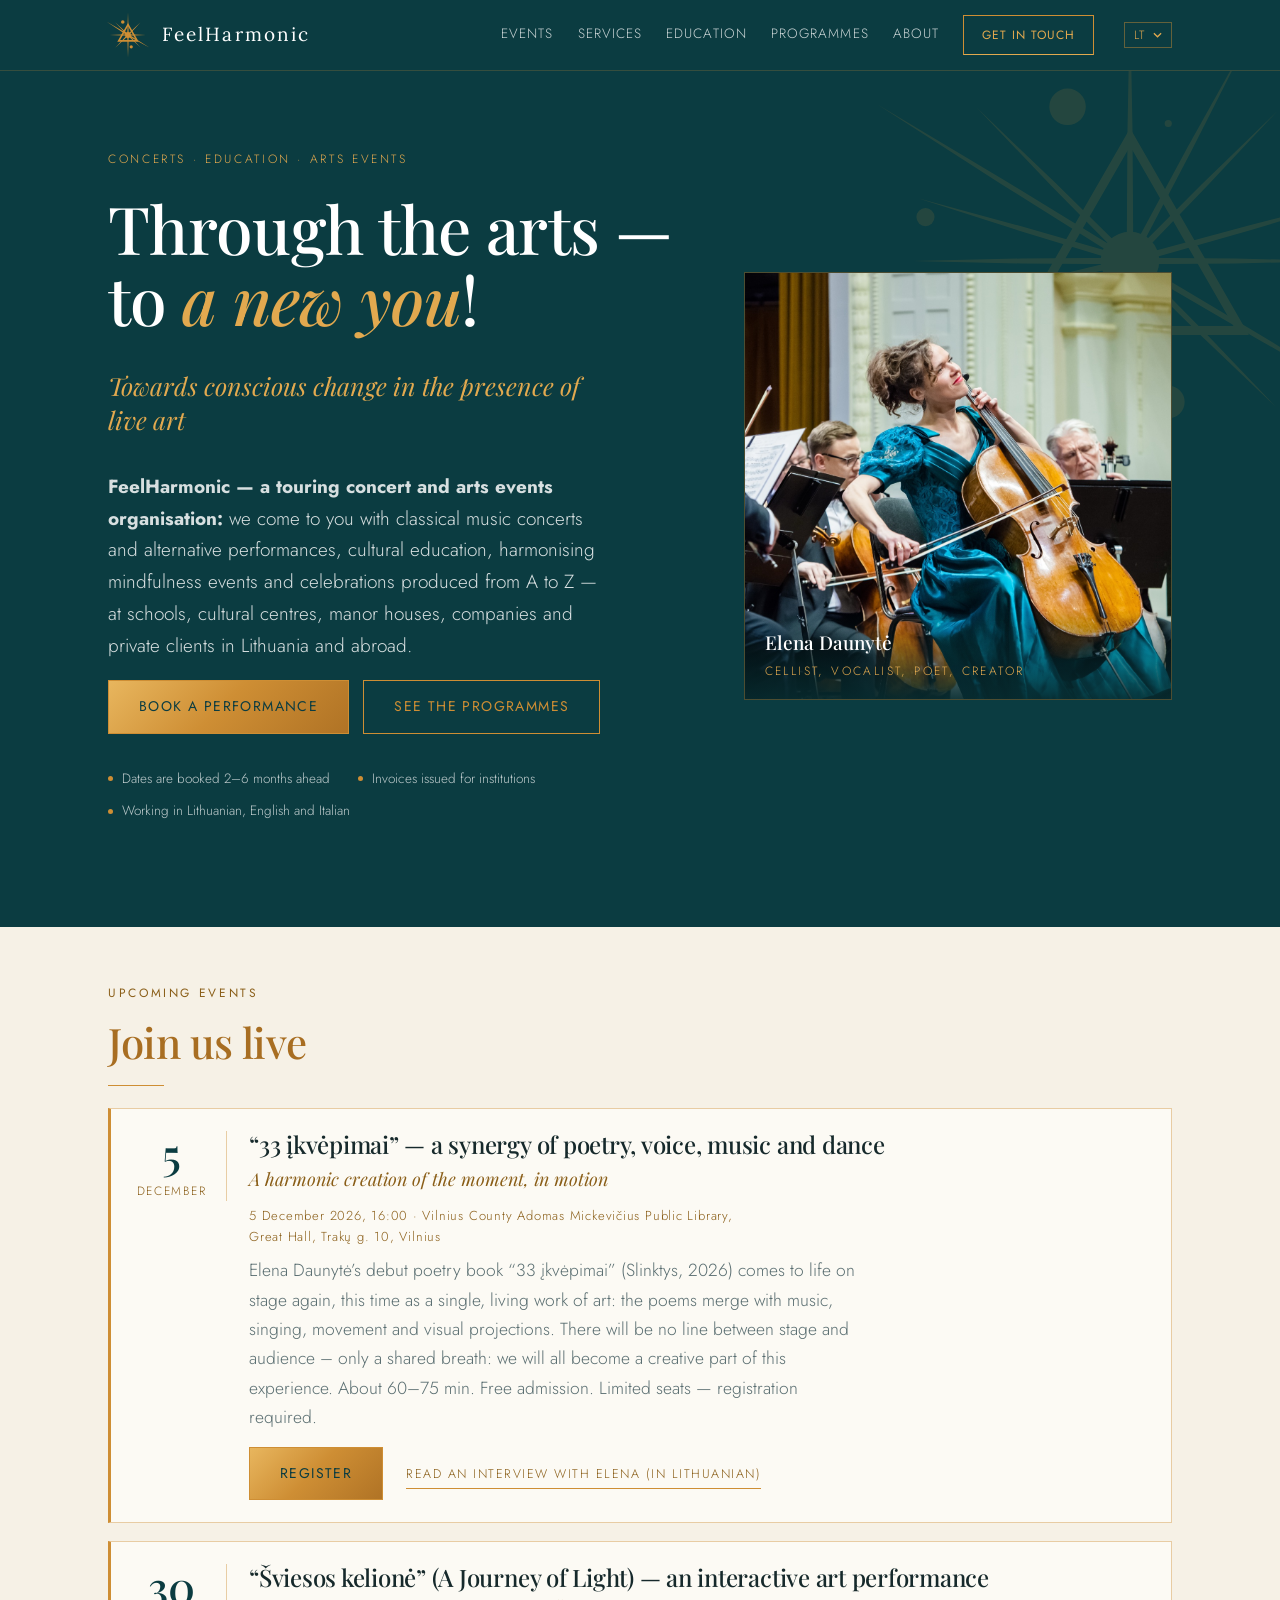
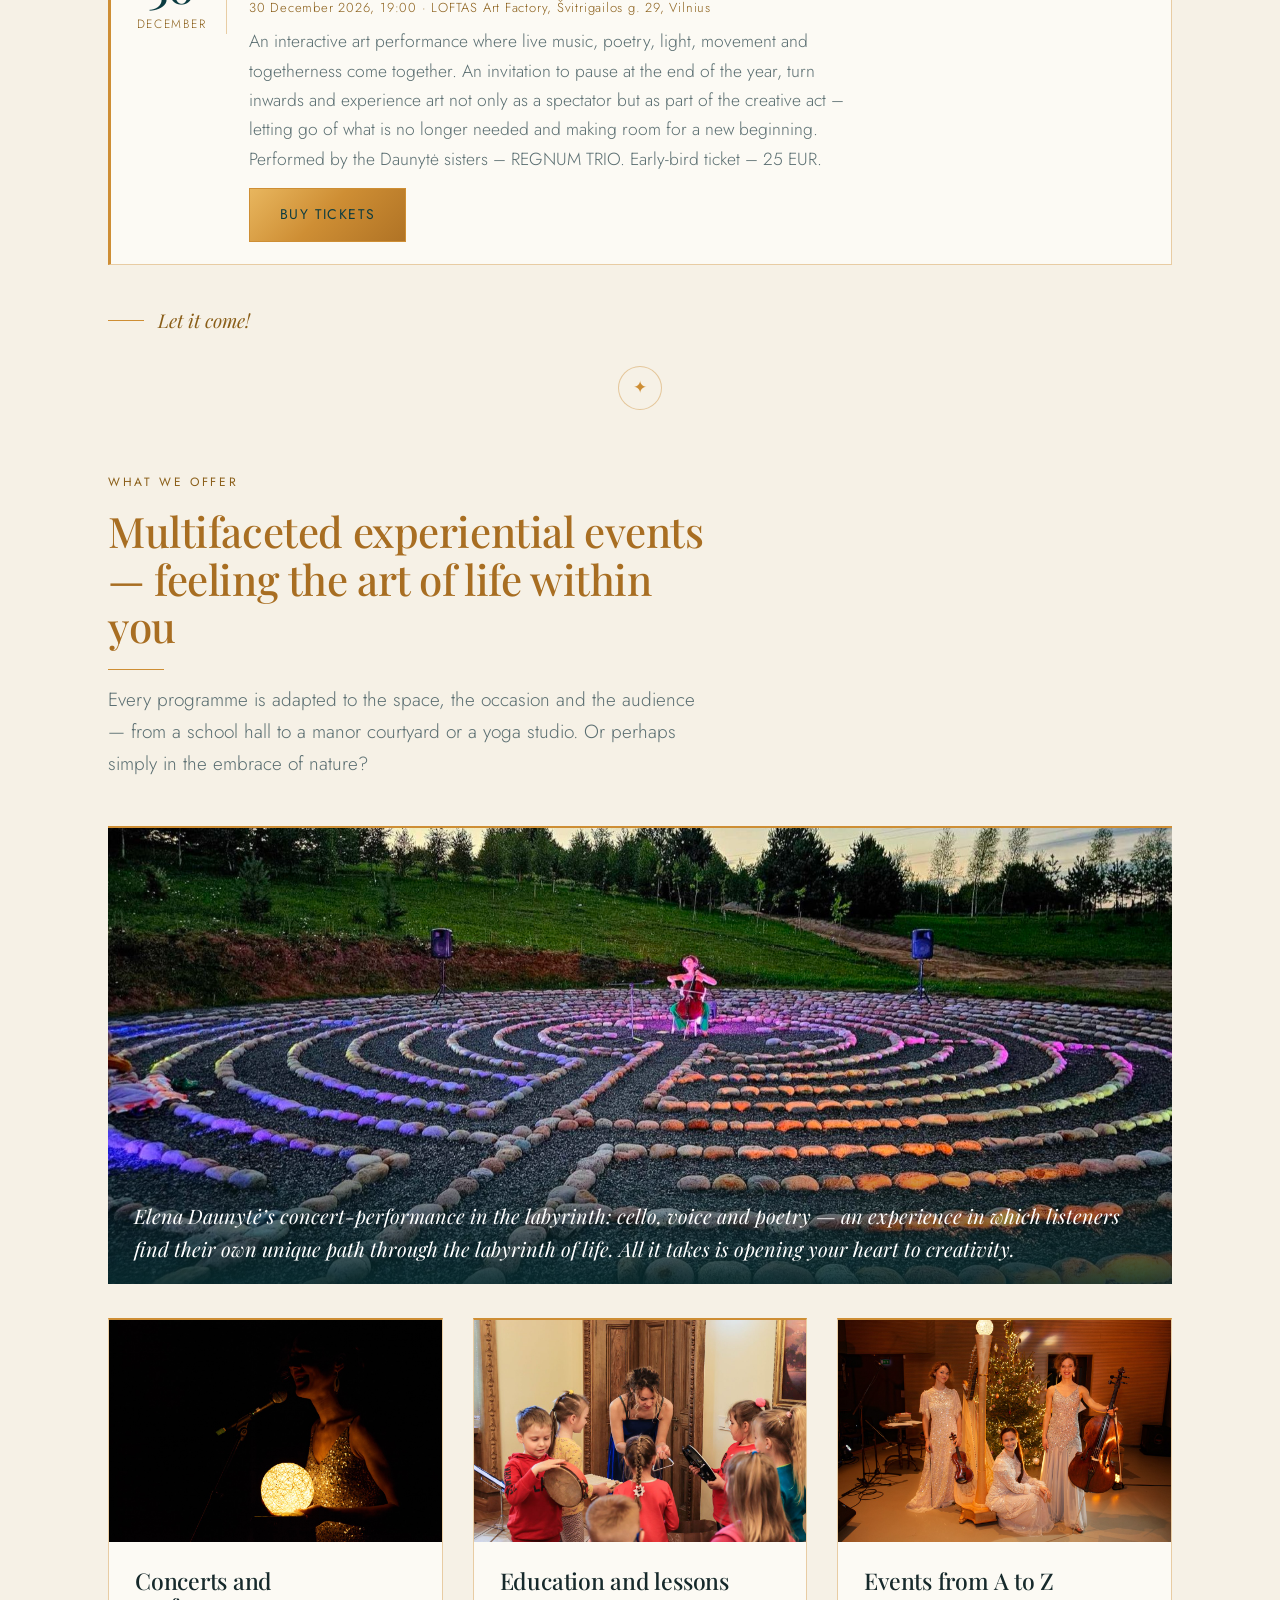
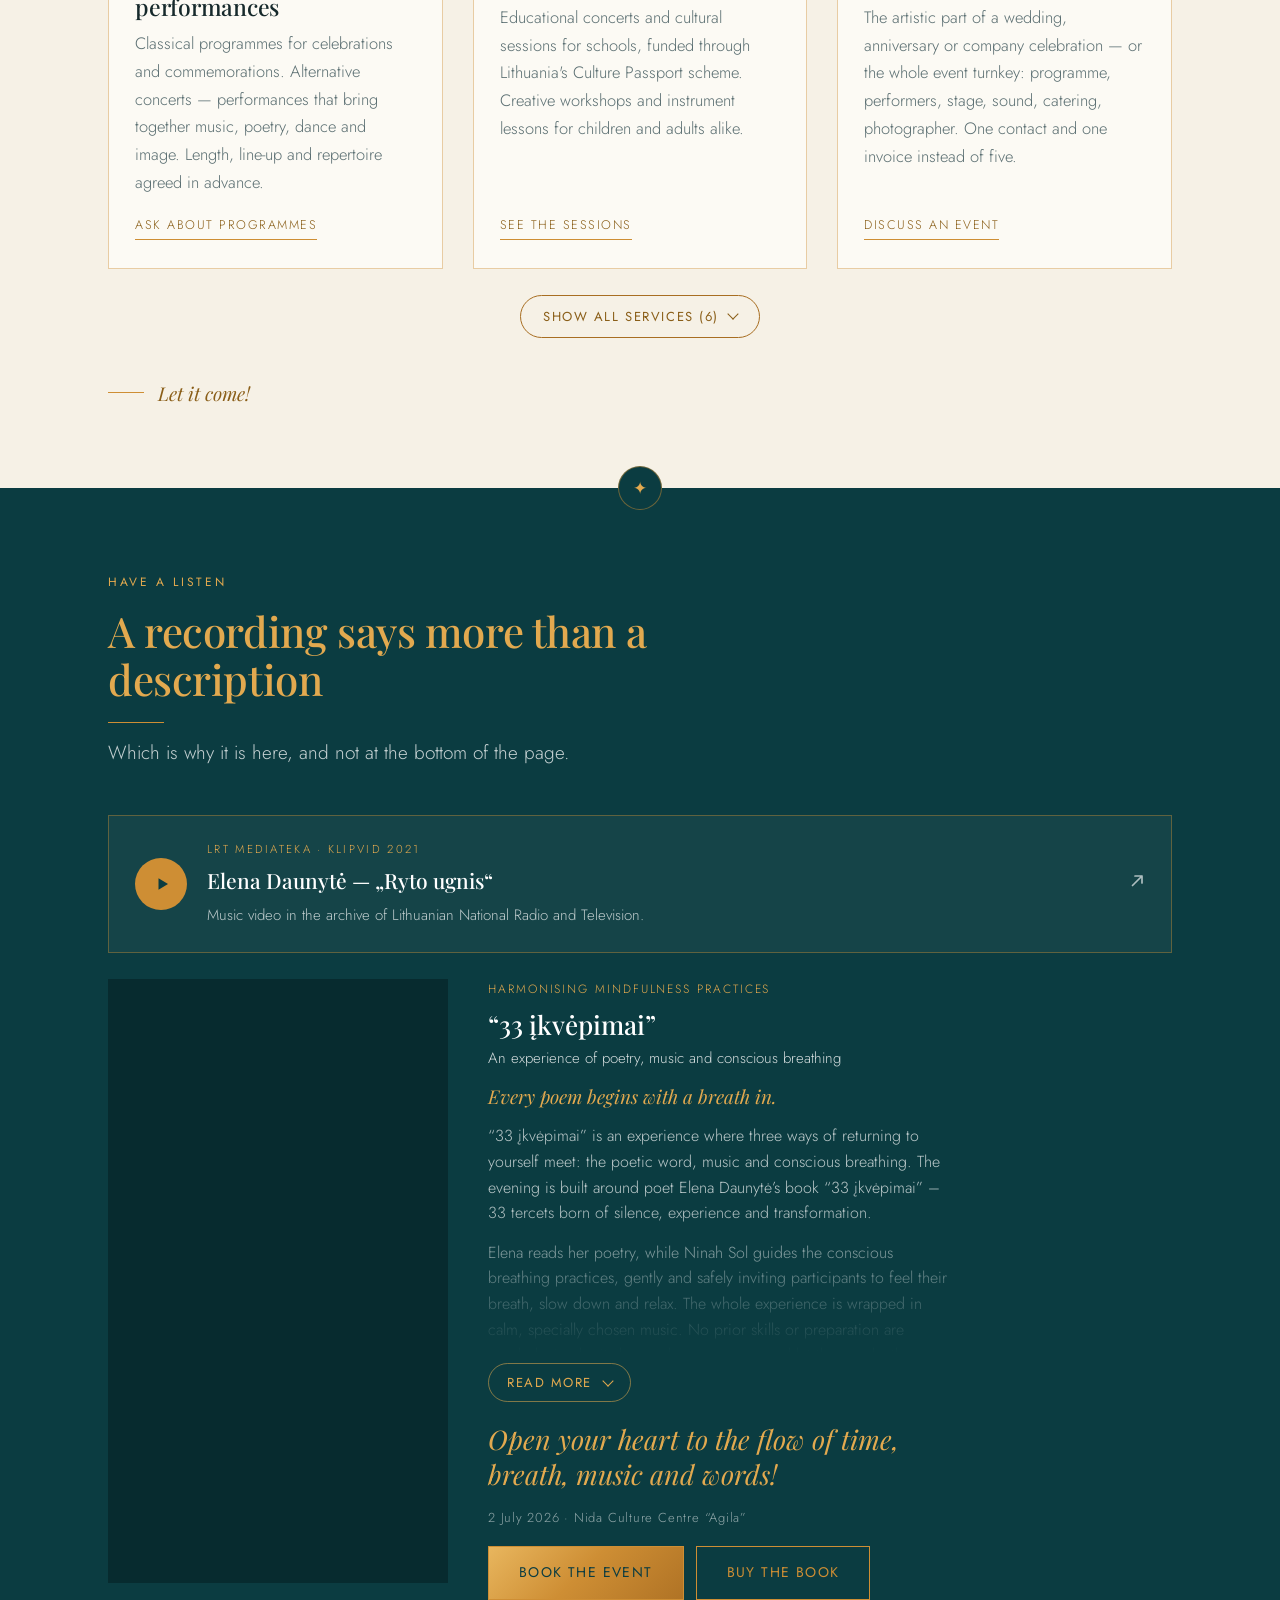
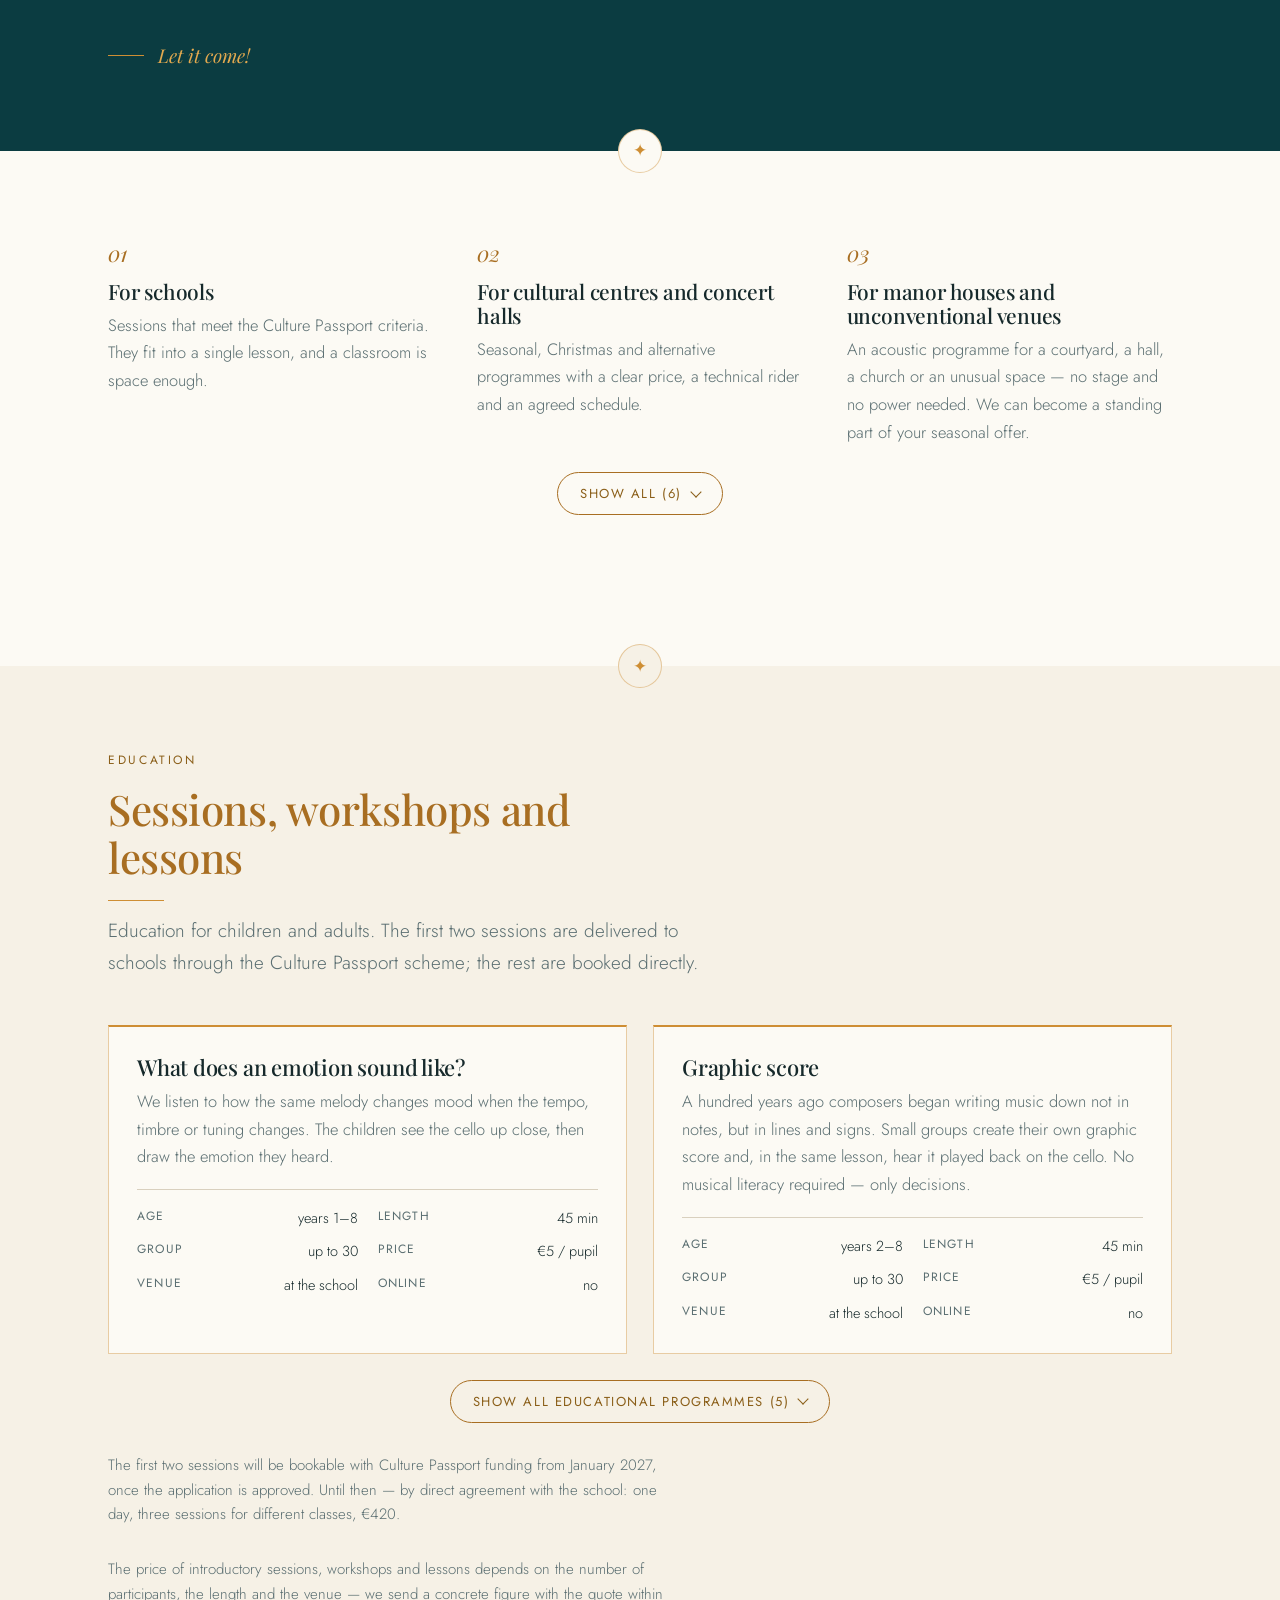
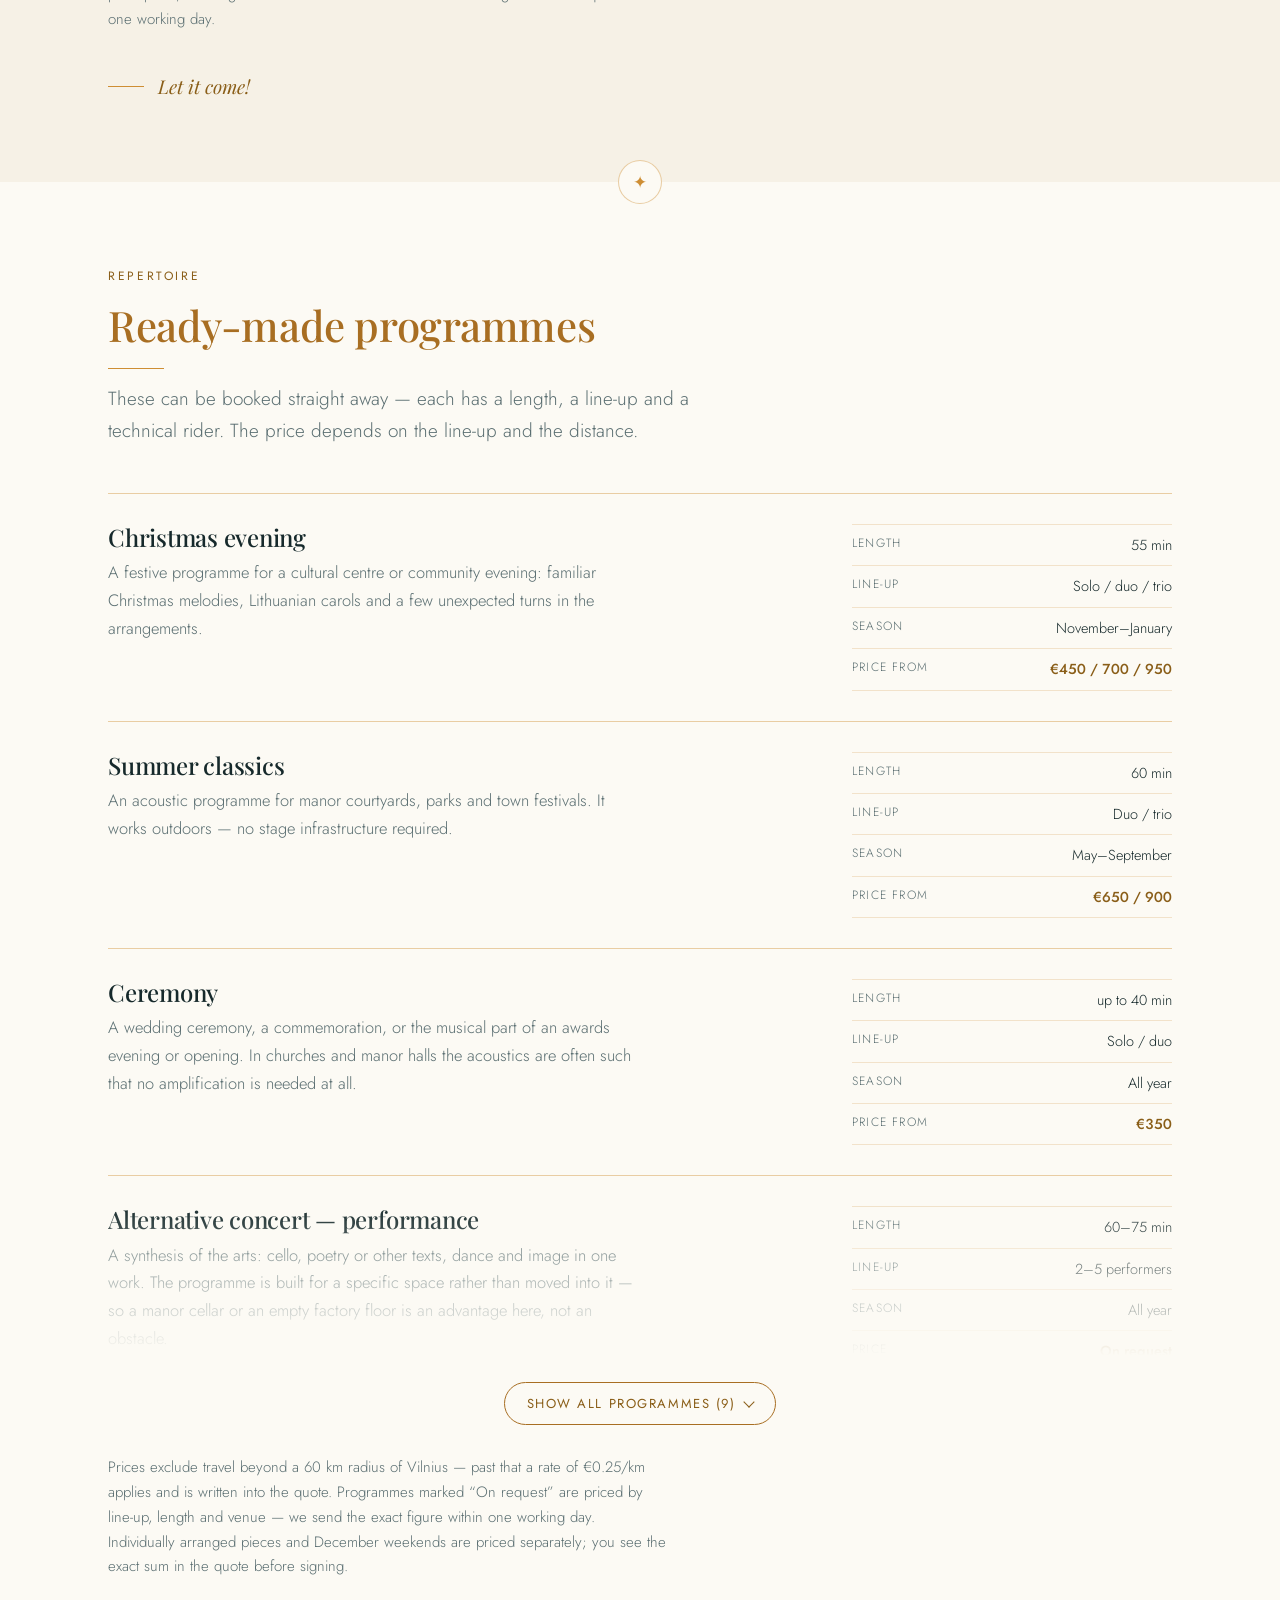
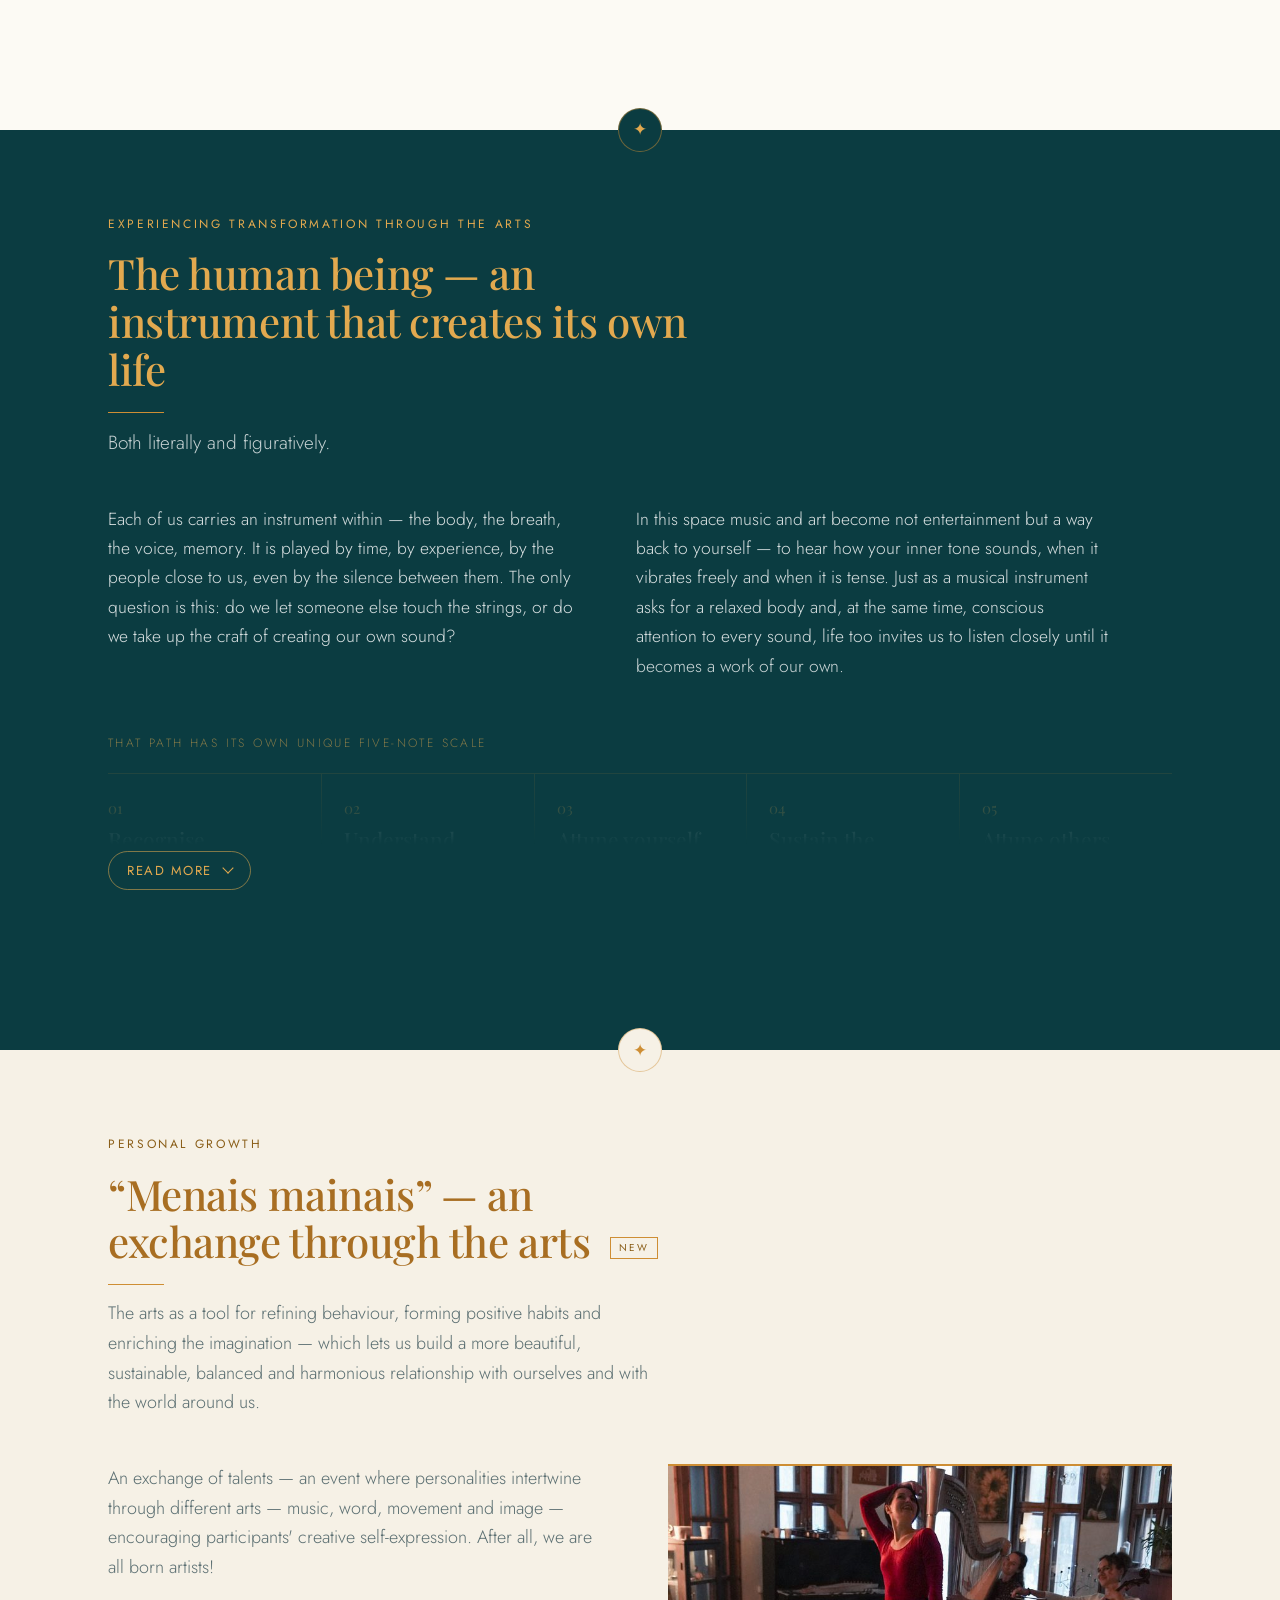
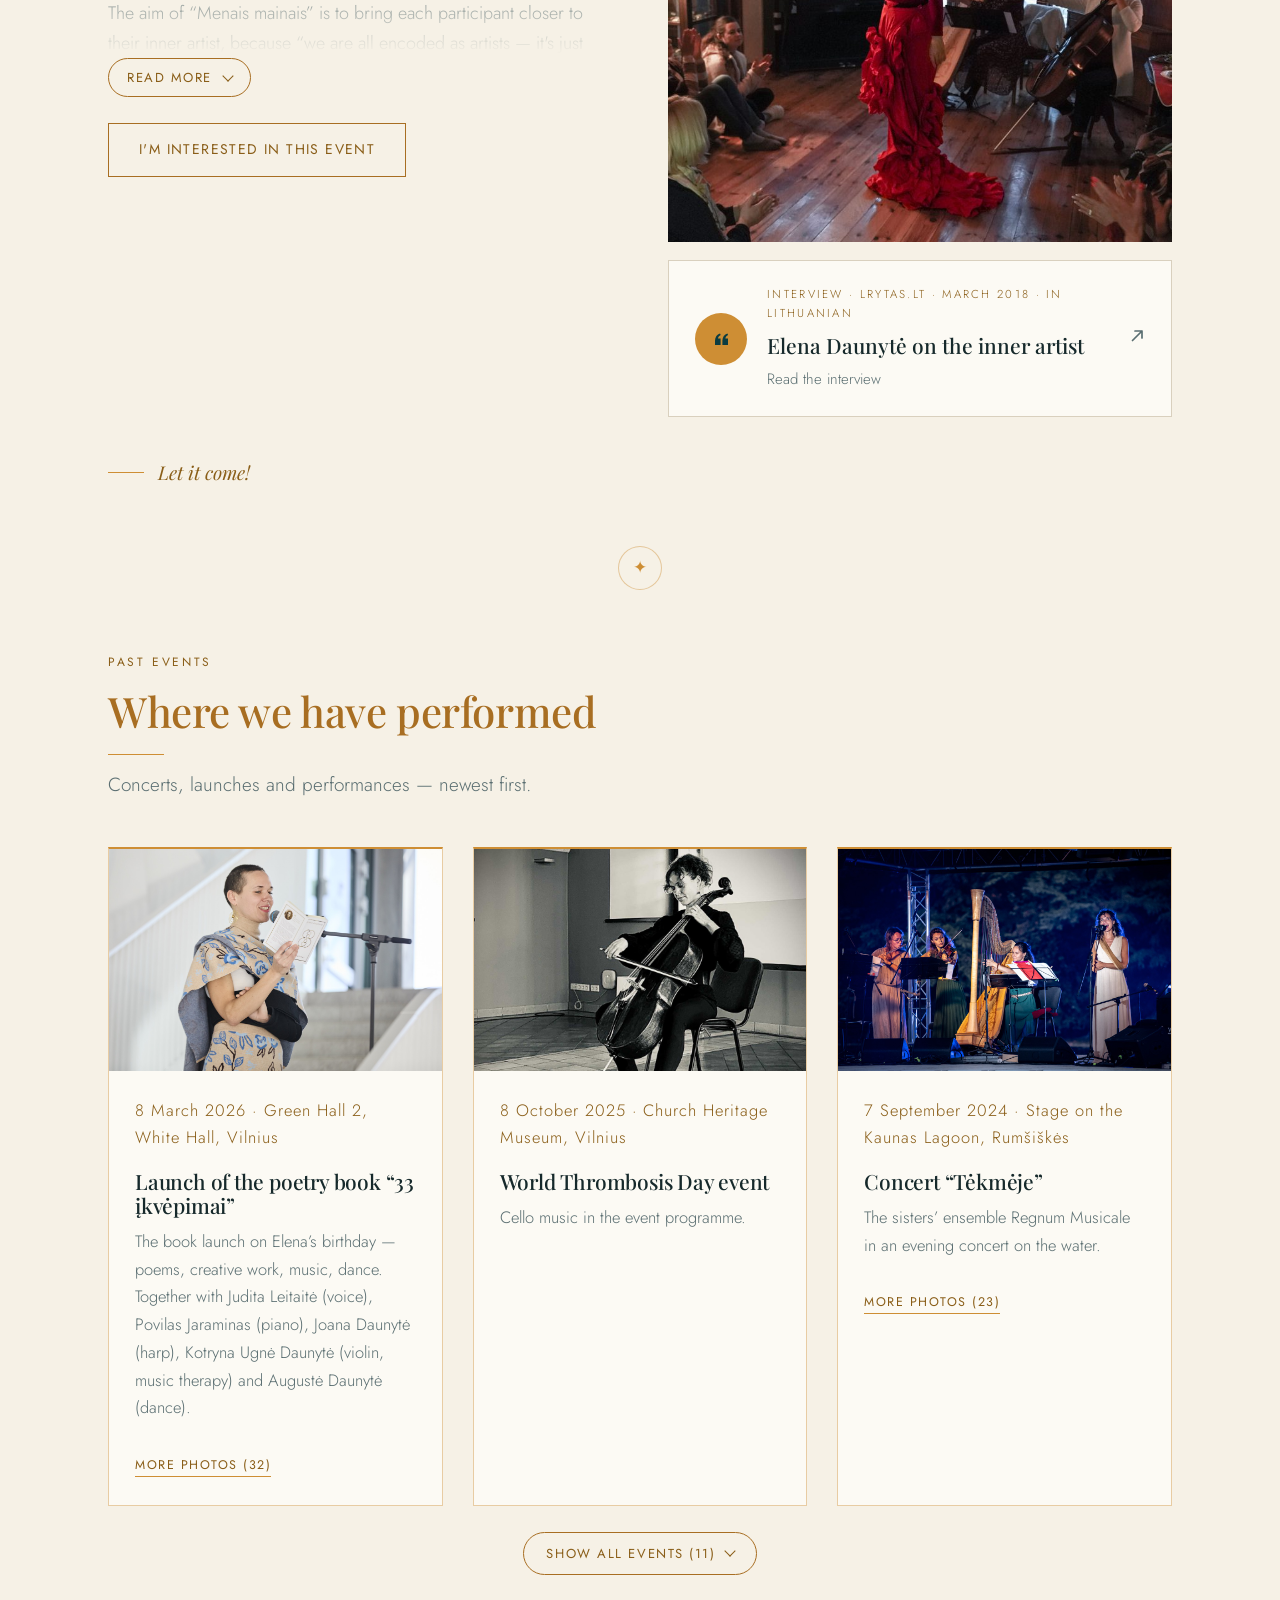
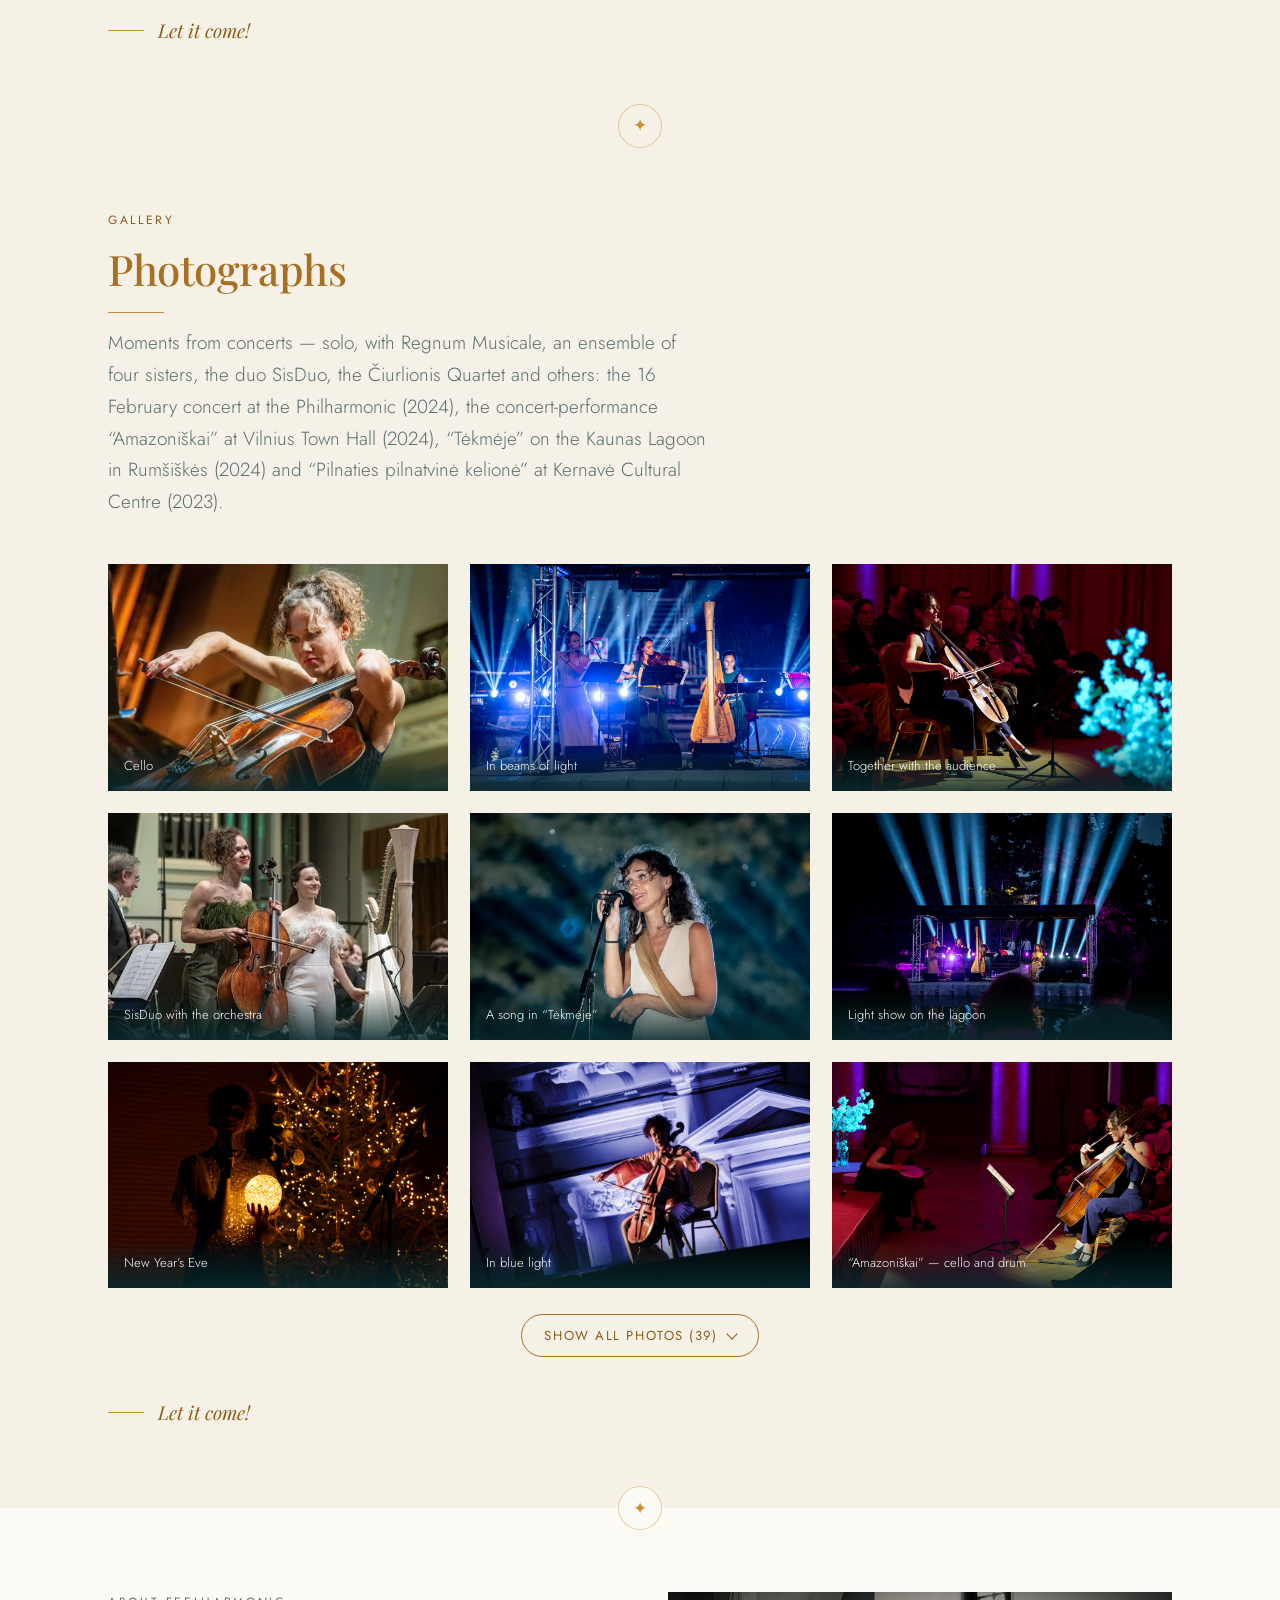
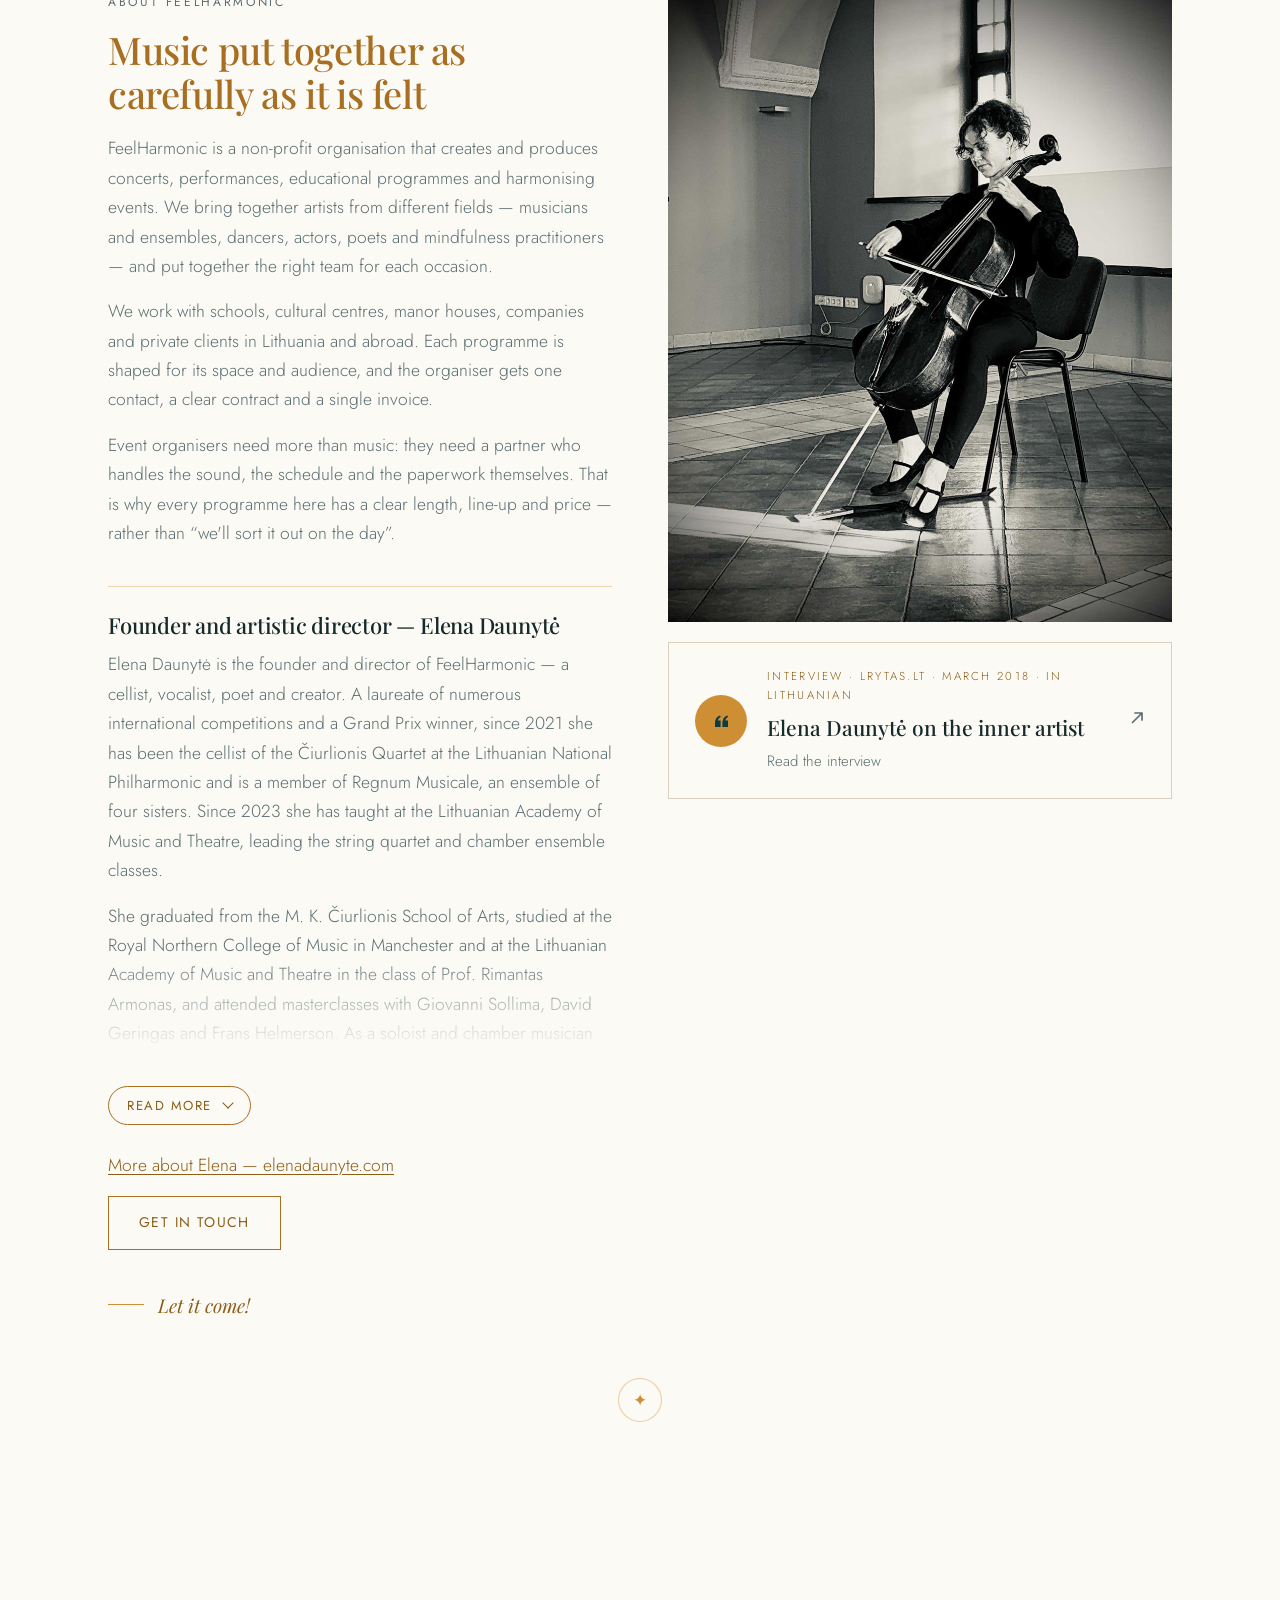
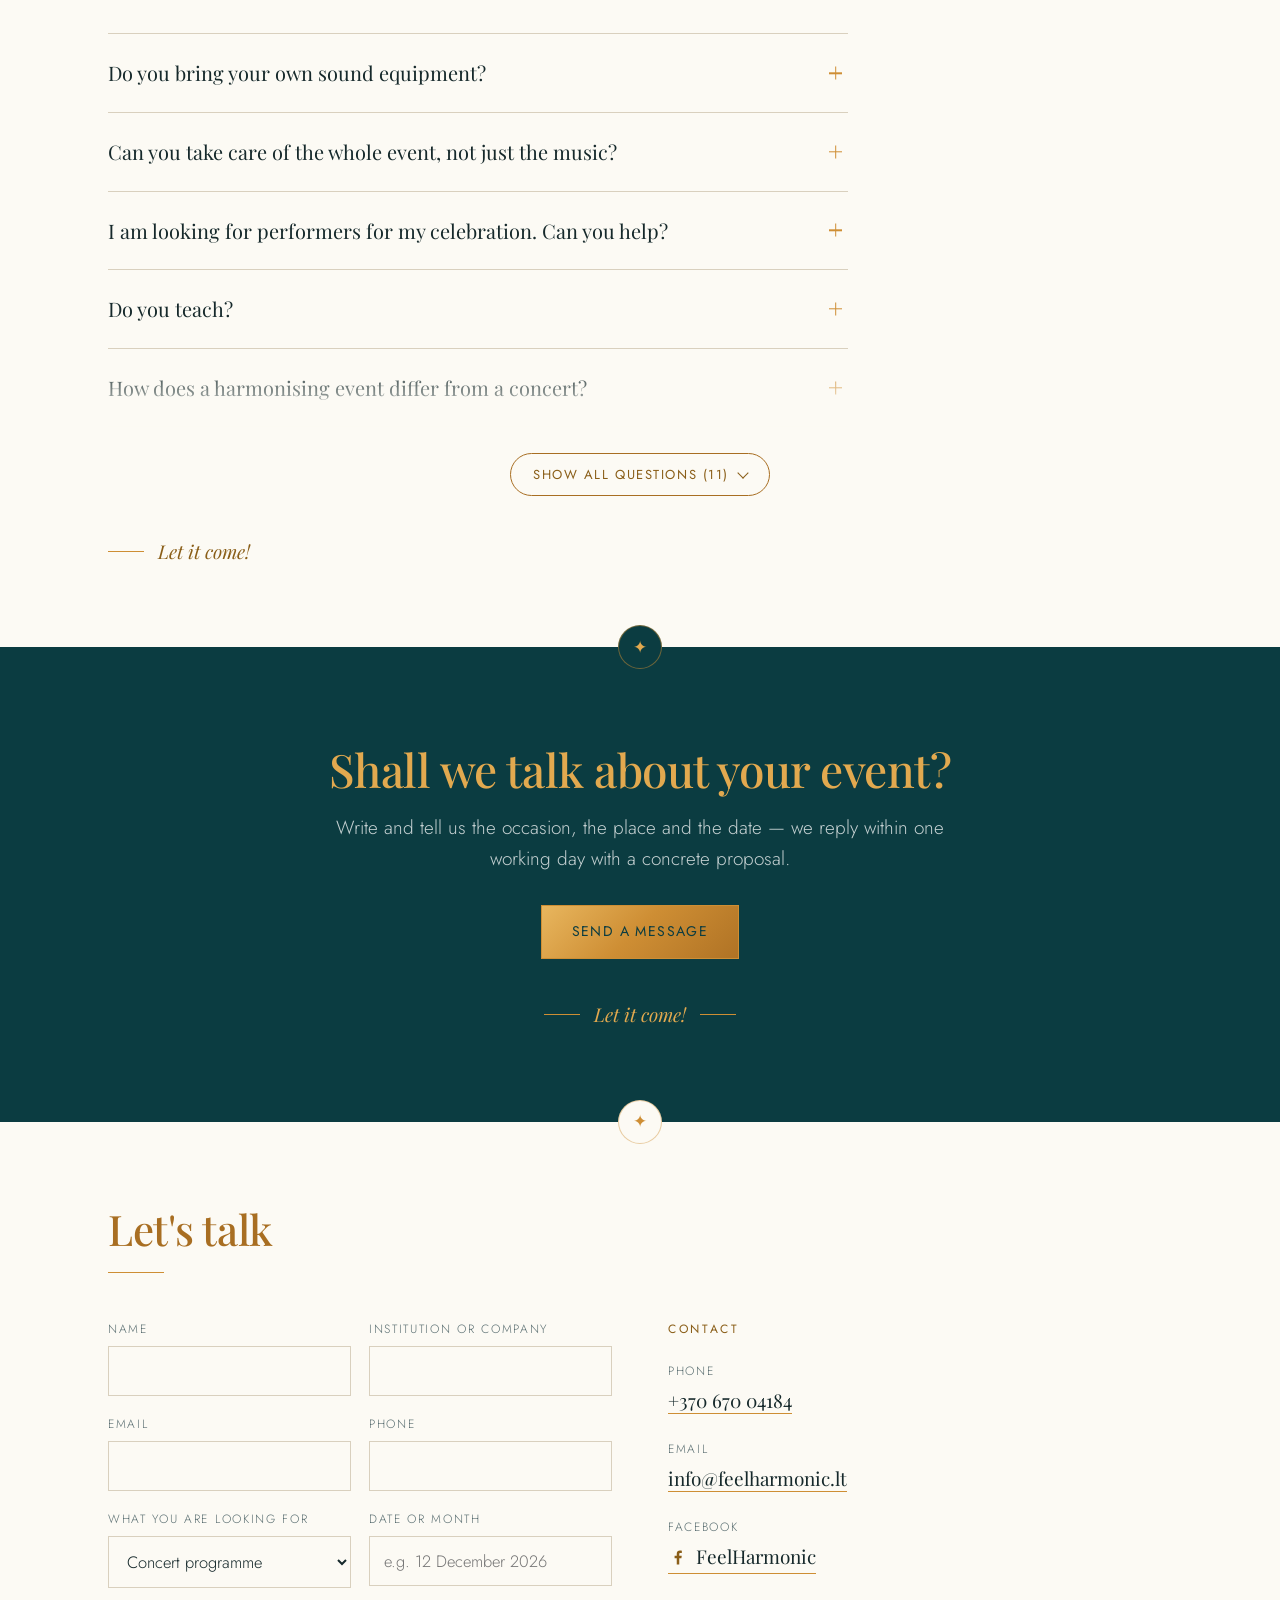
==== en/index.html @ 41199099 "Renginys „Šviesos kelionė“ — gruodžio 30 d. Menų fabrike LOFTAS Pridėtas artėjantis renginys visomis" ====
<!doctype html>
<html lang="en">
<head>
<meta charset="utf-8">
<meta name="viewport" content="width=device-width, initial-scale=1">

<title>FeelHarmonic — a touring concert and arts events organisation</title>
<meta name="description" content="FeelHarmonic is a touring concert and arts events organisation: concerts and performance art, workshops and music education, harmonising mindfulness events and full event production — we come to schools, cultural centres, manor houses, companies and private clients in Lithuania and abroad.">

<link rel="canonical" href="https://www.feelharmonic.lt/en/">
<link rel="alternate" hreflang="lt" href="https://www.feelharmonic.lt/">
<link rel="alternate" hreflang="en" href="https://www.feelharmonic.lt/en/">
<link rel="alternate" hreflang="it" href="https://www.feelharmonic.lt/it/">
<link rel="alternate" hreflang="x-default" href="https://www.feelharmonic.lt/">
<meta property="og:url" content="https://www.feelharmonic.lt/en/">
<meta property="og:type" content="website">
<meta property="og:locale" content="en_GB">
<meta property="og:site_name" content="FeelHarmonic">
<meta property="og:title" content="FeelHarmonic — a touring concert and arts events organisation">
<meta property="og:description" content="A touring concert and arts events organisation: concerts, performance art, education, harmonising events and full event production in Lithuania and abroad.">
<meta property="og:image" content="https://www.feelharmonic.lt/assets/img/og.jpg">
<meta name="twitter:card" content="summary_large_image">
<meta name="theme-color" content="#0B3C41">

<script>document.documentElement.classList.add("js")</script>
<link rel="icon" href="../favicon.svg" type="image/svg+xml">
<link rel="apple-touch-icon" href="../apple-touch-icon.png">
<link rel="preconnect" href="https://fonts.googleapis.com">
<link rel="preconnect" href="https://fonts.gstatic.com" crossorigin>
<link rel="stylesheet" href="https://fonts.googleapis.com/css2?family=Jost:ital,wght@0,300;0,400;0,500;1,400&family=Lora:wght@400&family=Montserrat:wght@400&family=Playfair+Display:ital,wght@0,500;0,700;1,500&display=swap">
<link rel="stylesheet" href="../assets/css/style.css?v=07097ef1">
</head>
<body>
<a class="skip" href="#turinys">Skip to content</a>

<!-- ženklo šablonas -->
<svg width="0" height="0" style="position:absolute" aria-hidden="true">
<symbol id="mark" viewBox="0 0 100 100">
    <g class="mark">
<g class="beam"><polygon points="50.00,50.54 66.93,50.40 83.87,50.00 66.93,49.60 50.00,49.46"/>
<polygon points="50.14,50.52 69.67,44.96 89.12,39.15 69.45,44.19 49.86,49.48"/>
<polygon points="50.38,50.38 62.16,38.20 73.74,25.84 61.58,37.64 49.62,49.62"/>
<polygon points="50.47,50.25 60.04,31.97 69.38,13.56 59.33,31.59 49.53,49.75"/>
<polygon points="50.54,50.00 50.40,28.69 50.00,7.38 49.60,28.69 49.46,50.00"/>
<polygon points="50.38,49.62 37.91,37.34 25.26,25.26 37.34,37.91 49.62,50.38"/>
<polygon points="50.28,49.54 29.81,37.01 9.21,24.71 29.39,37.69 49.72,50.46"/>
<polygon points="50.15,49.49 33.02,44.55 15.81,39.87 32.79,45.32 49.85,50.51"/>
<polygon points="50.00,49.46 32.50,49.60 15.01,50.00 32.50,50.40 50.00,50.54"/>
<polygon points="49.88,49.48 34.50,53.17 19.18,57.11 34.68,53.95 50.12,50.52"/>
<polygon points="49.62,49.62 37.50,61.93 25.58,74.42 38.07,62.50 50.38,50.38"/>
<polygon points="49.53,49.75 42.54,63.18 35.78,76.74 43.25,63.56 50.47,50.25"/>
<polygon points="49.46,50.00 49.60,71.31 50.00,92.62 50.40,71.31 50.54,50.00"/>
<polygon points="49.62,50.38 61.53,62.10 73.63,73.63 62.10,61.53 50.38,49.62"/>
<polygon points="49.73,50.46 70.28,62.41 90.97,74.13 70.69,61.72 50.27,49.54"/></g>
<path class="tri" d="M50.02 30.04 L67.94 61.21 L32.06 61.21 Z"/>
<circle class="dot" cx="50" cy="50" r="4.71"/>
<circle class="dot" cx="39.93" cy="25.13" r="2.94"/>
<circle class="dot" cx="56.19" cy="72.74" r="2.62"/>
<circle class="dot" cx="78.96" cy="60.47" r="1.84"/>
<circle class="dot" cx="17.01" cy="42.92" r="1.46"/>
<circle class="dot" cx="76.00" cy="40.51" r="1.08"/>
<circle class="dot" cx="56.17" cy="27.82" r="0.58"/>
    </g>
  </symbol>
<symbol id="mark-sm" viewBox="0 0 100 100">
    <g class="mark-sm">
      <g class="ray">
        <polygon points="50.00,51.45 83.87,50.00 50.00,48.55"/>
        <polygon points="51.03,51.02 73.74,25.84 48.97,48.98"/>
        <polygon points="51.45,50.00 50.00,7.38 48.55,50.00"/>
        <polygon points="51.03,48.97 25.26,25.26 48.97,51.03"/>
        <polygon points="50.76,48.77 9.21,24.71 49.24,51.23"/>
        <polygon points="50.00,48.55 15.01,50.00 50.00,51.45"/>
        <polygon points="48.97,48.97 25.58,74.42 51.03,51.03"/>
        <polygon points="48.55,50.00 50.00,92.62 51.45,50.00"/>
        <polygon points="48.97,51.03 73.63,73.63 51.03,48.97"/>
        <polygon points="49.26,51.25 90.97,74.13 50.74,48.75"/>
      </g>
      <path class="tri" d="M50.02 30.04 L67.94 61.21 L32.06 61.21 Z"/>
      <circle class="dot" cx="50" cy="50" r="5.6"/>
      <circle class="dot" cx="39.93" cy="25.13" r="3.4"/>
      <circle class="dot" cx="56.19" cy="72.74" r="3.1"/>
    </g>
  </symbol>
</svg>

<header id="nav">
  <div class="in">
    <a class="brand" href="#top">
      <svg><use href="#mark-sm"/></svg>
      <b>FeelHarmonic</b>
    </a>
    <nav class="main" aria-label="Main navigation">
      <a href="#renginiai">Events</a>
      <a href="#paslaugos">Services</a>
      <a href="#edukacijos">Education</a>
      <a href="#programos">Programmes</a>
      <a href="#apie">About</a>
      <a class="btn" href="#kontaktai">Get in touch</a>
    </nav>
    <details class="lang-menu">
      <summary aria-label="Language: English">LT<svg viewBox="0 0 10 6" aria-hidden="true"><path d="M1 1l4 4 4-4"/></svg></summary>
      <div class="lang-list" role="group" aria-label="Language">
        <a href="/" hreflang="lt" lang="lt"><b>LT</b>Lietuvių</a>
        <a href="/it/" hreflang="it" lang="it"><b>IT</b>Italiano</a>
      </div>
    </details>
    <button class="burger" id="burger" type="button" aria-expanded="false" aria-controls="mobile-nav" aria-label="Menu">
      <span></span><span></span><span></span>
    </button>
  </div>
</header>

<nav class="mobile-nav" id="mobile-nav" aria-label="Mobile menu">
  <a class="btn solid" href="#kontaktai">Get in touch</a>
  <a href="#renginiai">Events</a>
  <a href="#paslaugos">Services</a>
  <a href="#irasai">Recordings</a>
  <a href="#edukacijos">Education</a>
  <a href="#programos">Programmes</a>
  <a href="#augimas">Personal growth</a>
  <a href="#galerija">Gallery</a>
  <a href="#apie">About</a>
  <a href="#duk">FAQ</a>
  <a href="#tiesiogiai">Contacts</a>
  <button class="menu-close" type="button">Close menu</button>
</nav>

<main id="top">
<span id="turinys"></span>

<!-- ---------- HERO ---------- -->
<div class="hero">
  <svg class="halo" aria-hidden="true"><use href="#mark"/></svg>
  <div class="in">
    <div>
      <p class="tagline"><span class="tl-roles">Concerts&nbsp;· education&nbsp;· arts events</span></p>
      <h1>Through the arts — to <em>a new you</em>!</h1>
      <p class="kicker">Towards conscious change in the presence of live art</p>
      <p class="sub"><strong>FeelHarmonic — a touring concert and arts events organisation:</strong> we come to you with classical music concerts and alternative performances, cultural education, harmonising mindfulness events and celebrations produced from A to Z — at schools, cultural centres, manor houses, companies and private clients in Lithuania and abroad.</p>
      <div class="acts">
        <a class="btn solid" href="#kontaktai">Book a performance</a>
        <a class="btn" href="#programos">See the programmes</a>
      </div>
      <div class="hero-facts">
        <span>Dates are booked 2–6 months ahead</span>
        <span>Invoices issued for institutions</span>
        <span>Working in Lithuanian, English and Italian</span>
      </div>
    </div>

    <figure class="portrait" data-photo>
      <svg class="ph-empty" viewBox="0 0 100 100" aria-hidden="true"><use href="#mark"/></svg>
      <img src="../assets/img/elena.jpg" alt="Elena Daunytė playing the cello with the Lithuanian Chamber Orchestra at the Lithuanian National Philharmonic" width="1000" height="1000" data-optional data-lb-set="../assets/img/elena.jpg|../assets/img/renginiai/filharmonija-2022/01.jpg|../assets/img/renginiai/filharmonija-2022/02.jpg|../assets/img/renginiai/filharmonija-2022/03.jpg|../assets/img/renginiai/filharmonija-2022/04.jpg|../assets/img/renginiai/filharmonija-2022/05.jpg|../assets/img/renginiai/filharmonija-2022/06.jpg" data-lb-set-meta="Soloist Elena Daunytė, conductor Andrzej Kosendiak (Poland), Lithuanian Chamber Orchestra · Lithuanian National Philharmonic · Photo: Inga Juodytė · 7 May 2022|Soloist Elena Daunytė, conductor Andrzej Kosendiak (Poland), Lithuanian Chamber Orchestra · Lithuanian National Philharmonic · Photo: Inga Juodytė · 7 May 2022|Soloist Elena Daunytė, conductor Andrzej Kosendiak (Poland), Lithuanian Chamber Orchestra · Lithuanian National Philharmonic · Photo: Inga Juodytė · 7 May 2022|Soloist Elena Daunytė, conductor Andrzej Kosendiak (Poland), Lithuanian Chamber Orchestra · Lithuanian National Philharmonic · Photo: Inga Juodytė · 7 May 2022|Soloist Elena Daunytė, conductor Andrzej Kosendiak (Poland), Lithuanian Chamber Orchestra · Lithuanian National Philharmonic · Photo: Inga Juodytė · 7 May 2022|Soloist Elena Daunytė, conductor Andrzej Kosendiak (Poland), Lithuanian Chamber Orchestra · Lithuanian National Philharmonic · Photo: Inga Juodytė · 7 May 2022|Soloist Elena Daunytė, conductor Andrzej Kosendiak (Poland), Lithuanian Chamber Orchestra · Lithuanian National Philharmonic · Photo: Inga Juodytė · 7 May 2022" data-lb-start="0" data-lb data-lb-meta="Soloist Elena Daunytė, conductor Andrzej Kosendiak (Poland), Lithuanian Chamber Orchestra · Lithuanian National Philharmonic · Photo: Inga Juodytė · 7 May 2022">
      <figcaption>
        <b>Elena Daunytė</b>
        <span>Cellist, vocalist, poet, creator</span>
      </figcaption>
    </figure>
  </div>
</div>

<!-- ---------- ARTĖJANTYS RENGINIAI ---------- -->
<section id="renginiai" class="band-cream ev-band">
  <div class="in">
    <div class="head reveal">
      <p class="eyebrow">Upcoming events</p>
      <h2>Join us live</h2>
    </div>
    <div class="ev-list reveal">
      <article class="ev-up">
        <div class="ev-day"><b>5</b><span>December</span></div>
        <div class="ev-tx">
          <h3>“33 įkvėpimai” — a synergy of poetry, voice, music and dance</h3>
          <p class="ev-motto">A harmonic creation of the moment, in motion</p>
          <p class="ev-meta">5 December 2026, 16:00 · Vilnius County Adomas Mickevičius Public Library, Great Hall, Trakų g. 10, Vilnius</p>
          <p>Elena Daunytė’s debut poetry book “33 įkvėpimai” (Slinktys, 2026) comes to life on stage again, this time as a single, living work of art: the poems merge with music, singing, movement and visual projections. There will be no line between stage and audience – only a shared breath: we will all become a creative part of this experience. About 60–75 min. Free admission. Limited seats — registration required.</p>
          <a class="btn solid" href="https://docs.google.com/forms/d/e/1FAIpQLSekMrQQLSZhiER8FZRTW8T10vxk3zy3NHXZMo21MDBY-iYDOQ/viewform" target="_blank" rel="noopener">Register</a>
          <a class="more ev-extra" href="https://www.lrytas.lt/kultura/scena/2018/03/31/news/elena-daunyte-jei-buciau-turejusi-teti-nezinia-ar-muzika-ar-literatura-butu-likusi-fone--5551622" target="_blank" rel="noopener">Read an interview with Elena (in Lithuanian)</a>
        </div>
      </article>
      <article class="ev-up">
        <div class="ev-day"><b>30</b><span>December</span></div>
        <div class="ev-tx">
          <h3>“Šviesos kelionė” (A Journey of Light) — an interactive art performance</h3>
          <p class="ev-meta">30 December 2026, 19:00 · LOFTAS Art Factory, Švitrigailos g. 29, Vilnius</p>
          <p>An interactive art performance where live music, poetry, light, movement and togetherness come together. An invitation to pause at the end of the year, turn inwards and experience art not only as a spectator but as part of the creative act – letting go of what is no longer needed and making room for a new beginning. Performed by the Daunytė sisters – REGNUM TRIO. Early-bird ticket – 25 EUR.</p>
          <a class="btn solid" href="https://tickets.paysera.com/lt-LT/event/sviesos-kelione" target="_blank" rel="noopener">Buy tickets</a>
        </div>
      </article>
    </div>

    <p class="motto reveal">Let it come!</p>
  </div>
</section>

<!-- ---------- PASLAUGOS ---------- -->
<section id="paslaugos" class="band-cream">
  <div class="in">
    <div class="head reveal">
      <p class="eyebrow">What we offer</p>
      <h2>Multifaceted experiential events — feeling the art of life within you</h2>
      <p class="lede">Every programme is adapted to the space, the occasion and the audience — from a school hall to a manor courtyard or a yoga studio. Or perhaps simply in the embrace of nature?</p>
    </div>

    <figure class="svc-banner reveal">
      <img src="../assets/img/labirintas.jpg" alt="Elena Daunytė playing the cello and singing at the centre of a stone labyrinth lit in colour" width="1600" height="686" data-lb-set="../assets/img/labirintas.jpg|../assets/img/renginiai/labirintas-2024/01.jpg|../assets/img/renginiai/labirintas-2024/02.jpg|../assets/img/renginiai/labirintas-2024/03.jpg|../assets/img/renginiai/labirintas-2024/04.jpg|../assets/img/renginiai/labirintas-2024/05.jpg|../assets/img/renginiai/labirintas-2024/06.jpg" data-lb-set-meta="Elena’s creative performance — a synergy of cello, voice and poetry · Keliautojų namai (Travellers’ House), Trakai · Photo: Tomas Martūnas · 29 June 2024|Elena’s creative performance — a synergy of cello, voice and poetry · Keliautojų namai (Travellers’ House), Trakai · Photo: Tomas Martūnas · 29 June 2024|Elena’s creative performance — a synergy of cello, voice and poetry · Keliautojų namai (Travellers’ House), Trakai · Photo: Tomas Martūnas · 29 June 2024|Elena’s creative performance — a synergy of cello, voice and poetry · Keliautojų namai (Travellers’ House), Trakai · Photo: Tomas Martūnas · 29 June 2024|Elena’s creative performance — a synergy of cello, voice and poetry · Keliautojų namai (Travellers’ House), Trakai · Photo: Tomas Martūnas · 29 June 2024|Elena’s creative performance — a synergy of cello, voice and poetry · Keliautojų namai (Travellers’ House), Trakai · Photo: Tomas Martūnas · 29 June 2024|Elena’s creative performance — a synergy of cello, voice and poetry · Keliautojų namai (Travellers’ House), Trakai · Photo: Tomas Martūnas · 29 June 2024" data-lb-start="0" data-lb data-lb-meta="Elena’s creative performance — a synergy of cello, voice and poetry · Keliautojų namai (Travellers’ House), Trakai · Photo: Tomas Martūnas · 29 June 2024">
      <figcaption>Elena Daunytė’s concert-performance in the labyrinth: cello, voice and poetry — an experience in which listeners find their own unique path through the labyrinth of life. All it takes is opening your heart to creativity.</figcaption>
    </figure>

    <div class="grid3 reveal" data-show="3" data-show-mobile="1" data-peek="mobile">
      <article class="card">
        <figure class="shot" data-photo>
        <svg class="ph-empty" viewBox="0 0 100 100" aria-hidden="true"><use href="#mark"/></svg>
        <img src="../assets/img/paslauga-koncertai.jpg" alt="Elena Daunytė singing in the dark, holding a glowing orb" data-optional data-lb-set="../assets/img/paslauga-interaktyvu.jpg|../assets/img/paslauga-koncertai.jpg|../assets/img/paslauga-renginiai.jpg|../assets/img/galerija-11.jpg|../assets/img/galerija-12.jpg|../assets/img/galerija-2.jpg|../assets/img/galerija-4.jpg|../assets/img/galerija-7.jpg|../assets/img/galerija-9.jpg|../assets/img/renginiai/kernave-2023/01.jpg|../assets/img/renginiai/kernave-2023/02.jpg|../assets/img/renginiai/kernave-2023/03.jpg|../assets/img/renginiai/kernave-2023/04.jpg|../assets/img/renginiai/kernave-2023/05.jpg|../assets/img/renginiai/kernave-2023/06.jpg|../assets/img/renginiai/kernave-2023/07.jpg|../assets/img/renginiai/kernave-2023/08.jpg|../assets/img/renginiai/kernave-2023/09.jpg|../assets/img/renginiai/kernave-2023/10.jpg|../assets/img/renginiai/kernave-2023/11.jpg|../assets/img/renginiai/kernave-2023/12.jpg|../assets/img/renginiai/kernave-2023/13.jpg" data-lb-set-meta="Interactive concert “Pilnaties pilnatvinė kelionė” · Kernavė Cultural Centre · Photo: Laurynas Meškutavičius · 31 December 2023|Interactive concert “Pilnaties pilnatvinė kelionė” · Kernavė Cultural Centre · Photo: Laurynas Meškutavičius · 31 December 2023|Interactive concert “Pilnaties pilnatvinė kelionė” · Kernavė Cultural Centre · Photo: Laurynas Meškutavičius · 31 December 2023|Interactive concert “Pilnaties pilnatvinė kelionė” · Kernavė Cultural Centre · Photo: Laurynas Meškutavičius · 31 December 2023|Interactive concert “Pilnaties pilnatvinė kelionė” · Kernavė Cultural Centre · Photo: Laurynas Meškutavičius · 31 December 2023|Interactive concert “Pilnaties pilnatvinė kelionė” · Kernavė Cultural Centre · Photo: Laurynas Meškutavičius · 31 December 2023|Interactive concert “Pilnaties pilnatvinė kelionė” · Kernavė Cultural Centre · Photo: Laurynas Meškutavičius · 31 December 2023|Interactive concert “Pilnaties pilnatvinė kelionė” · Kernavė Cultural Centre · Photo: Laurynas Meškutavičius · 31 December 2023|Interactive concert “Pilnaties pilnatvinė kelionė” · Kernavė Cultural Centre · Photo: Laurynas Meškutavičius · 31 December 2023|Interactive concert “Pilnaties pilnatvinė kelionė” · Kernavė Cultural Centre · Photo: Laurynas Meškutavičius · 31 December 2023|Interactive concert “Pilnaties pilnatvinė kelionė” · Kernavė Cultural Centre · Photo: Laurynas Meškutavičius · 31 December 2023|Interactive concert “Pilnaties pilnatvinė kelionė” · Kernavė Cultural Centre · Photo: Laurynas Meškutavičius · 31 December 2023|Interactive concert “Pilnaties pilnatvinė kelionė” · Kernavė Cultural Centre · Photo: Laurynas Meškutavičius · 31 December 2023|Interactive concert “Pilnaties pilnatvinė kelionė” · Kernavė Cultural Centre · Photo: Laurynas Meškutavičius · 31 December 2023|Interactive concert “Pilnaties pilnatvinė kelionė” · Kernavė Cultural Centre · Photo: Laurynas Meškutavičius · 31 December 2023|Interactive concert “Pilnaties pilnatvinė kelionė” · Kernavė Cultural Centre · Photo: Laurynas Meškutavičius · 31 December 2023|Interactive concert “Pilnaties pilnatvinė kelionė” · Kernavė Cultural Centre · Photo: Laurynas Meškutavičius · 31 December 2023|Interactive concert “Pilnaties pilnatvinė kelionė” · Kernavė Cultural Centre · Photo: Laurynas Meškutavičius · 31 December 2023|Interactive concert “Pilnaties pilnatvinė kelionė” · Kernavė Cultural Centre · Photo: Laurynas Meškutavičius · 31 December 2023|Interactive concert “Pilnaties pilnatvinė kelionė” · Kernavė Cultural Centre · Photo: Laurynas Meškutavičius · 31 December 2023|Interactive concert “Pilnaties pilnatvinė kelionė” · Kernavė Cultural Centre · Photo: Laurynas Meškutavičius · 31 December 2023|Interactive concert “Pilnaties pilnatvinė kelionė” · Kernavė Cultural Centre · Photo: Laurynas Meškutavičius · 31 December 2023" data-lb-start="1" data-lb data-lb-meta="Interactive concert “Pilnaties pilnatvinė kelionė” · Kernavė Cultural Centre · Photo: Laurynas Meškutavičius · 31 December 2023">
      </figure>
        <div class="tx">
          <h3>Concerts and performances</h3>
          <p>Classical programmes for celebrations and commemorations. Alternative concerts — performances that bring together music, poetry, dance and image. Length, line-up and repertoire agreed in advance.</p>
          <a class="more" href="#programos">Ask about programmes</a>
        </div>
      </article>

      <article class="card">
        <figure class="shot" data-photo>
        <svg class="ph-empty" viewBox="0 0 100 100" aria-hidden="true"><use href="#mark"/></svg>
        <img src="../assets/img/paslauga-edukacijos.jpg" alt="Educational session at a school" data-optional data-lb data-lb-meta="">
      </figure>
        <div class="tx">
          <h3>Education and lessons</h3>
          <p>Educational concerts and cultural sessions for schools, funded through Lithuania's Culture Passport scheme. Creative workshops and instrument lessons for children and adults alike.</p>
          <a class="more" href="#edukacijos">See the sessions</a>
        </div>
      </article>

      <article class="card">
        <figure class="shot" data-photo>
        <svg class="ph-empty" viewBox="0 0 100 100" aria-hidden="true"><use href="#mark"/></svg>
        <img src="../assets/img/paslauga-renginiai.jpg" alt="New Year’s Eve concert" data-optional data-lb-set="../assets/img/paslauga-interaktyvu.jpg|../assets/img/paslauga-koncertai.jpg|../assets/img/paslauga-renginiai.jpg|../assets/img/galerija-11.jpg|../assets/img/galerija-12.jpg|../assets/img/galerija-2.jpg|../assets/img/galerija-4.jpg|../assets/img/galerija-7.jpg|../assets/img/galerija-9.jpg|../assets/img/renginiai/kernave-2023/01.jpg|../assets/img/renginiai/kernave-2023/02.jpg|../assets/img/renginiai/kernave-2023/03.jpg|../assets/img/renginiai/kernave-2023/04.jpg|../assets/img/renginiai/kernave-2023/05.jpg|../assets/img/renginiai/kernave-2023/06.jpg|../assets/img/renginiai/kernave-2023/07.jpg|../assets/img/renginiai/kernave-2023/08.jpg|../assets/img/renginiai/kernave-2023/09.jpg|../assets/img/renginiai/kernave-2023/10.jpg|../assets/img/renginiai/kernave-2023/11.jpg|../assets/img/renginiai/kernave-2023/12.jpg|../assets/img/renginiai/kernave-2023/13.jpg" data-lb-set-meta="Interactive concert “Pilnaties pilnatvinė kelionė” · Kernavė Cultural Centre · Photo: Laurynas Meškutavičius · 31 December 2023|Interactive concert “Pilnaties pilnatvinė kelionė” · Kernavė Cultural Centre · Photo: Laurynas Meškutavičius · 31 December 2023|Interactive concert “Pilnaties pilnatvinė kelionė” · Kernavė Cultural Centre · Photo: Laurynas Meškutavičius · 31 December 2023|Interactive concert “Pilnaties pilnatvinė kelionė” · Kernavė Cultural Centre · Photo: Laurynas Meškutavičius · 31 December 2023|Interactive concert “Pilnaties pilnatvinė kelionė” · Kernavė Cultural Centre · Photo: Laurynas Meškutavičius · 31 December 2023|Interactive concert “Pilnaties pilnatvinė kelionė” · Kernavė Cultural Centre · Photo: Laurynas Meškutavičius · 31 December 2023|Interactive concert “Pilnaties pilnatvinė kelionė” · Kernavė Cultural Centre · Photo: Laurynas Meškutavičius · 31 December 2023|Interactive concert “Pilnaties pilnatvinė kelionė” · Kernavė Cultural Centre · Photo: Laurynas Meškutavičius · 31 December 2023|Interactive concert “Pilnaties pilnatvinė kelionė” · Kernavė Cultural Centre · Photo: Laurynas Meškutavičius · 31 December 2023|Interactive concert “Pilnaties pilnatvinė kelionė” · Kernavė Cultural Centre · Photo: Laurynas Meškutavičius · 31 December 2023|Interactive concert “Pilnaties pilnatvinė kelionė” · Kernavė Cultural Centre · Photo: Laurynas Meškutavičius · 31 December 2023|Interactive concert “Pilnaties pilnatvinė kelionė” · Kernavė Cultural Centre · Photo: Laurynas Meškutavičius · 31 December 2023|Interactive concert “Pilnaties pilnatvinė kelionė” · Kernavė Cultural Centre · Photo: Laurynas Meškutavičius · 31 December 2023|Interactive concert “Pilnaties pilnatvinė kelionė” · Kernavė Cultural Centre · Photo: Laurynas Meškutavičius · 31 December 2023|Interactive concert “Pilnaties pilnatvinė kelionė” · Kernavė Cultural Centre · Photo: Laurynas Meškutavičius · 31 December 2023|Interactive concert “Pilnaties pilnatvinė kelionė” · Kernavė Cultural Centre · Photo: Laurynas Meškutavičius · 31 December 2023|Interactive concert “Pilnaties pilnatvinė kelionė” · Kernavė Cultural Centre · Photo: Laurynas Meškutavičius · 31 December 2023|Interactive concert “Pilnaties pilnatvinė kelionė” · Kernavė Cultural Centre · Photo: Laurynas Meškutavičius · 31 December 2023|Interactive concert “Pilnaties pilnatvinė kelionė” · Kernavė Cultural Centre · Photo: Laurynas Meškutavičius · 31 December 2023|Interactive concert “Pilnaties pilnatvinė kelionė” · Kernavė Cultural Centre · Photo: Laurynas Meškutavičius · 31 December 2023|Interactive concert “Pilnaties pilnatvinė kelionė” · Kernavė Cultural Centre · Photo: Laurynas Meškutavičius · 31 December 2023|Interactive concert “Pilnaties pilnatvinė kelionė” · Kernavė Cultural Centre · Photo: Laurynas Meškutavičius · 31 December 2023" data-lb-start="2" data-lb data-lb-meta="Interactive concert “Pilnaties pilnatvinė kelionė” · Kernavė Cultural Centre · Photo: Laurynas Meškutavičius · 31 December 2023">
      </figure>
        <div class="tx">
          <h3>Events from A to Z</h3>
          <p>The artistic part of a wedding, anniversary or company celebration — or the whole event turnkey: programme, performers, stage, sound, catering, photographer. One contact and one invoice instead of five.</p>
          <a class="more" href="#kontaktai">Discuss an event</a>
        </div>
      </article>

      <article class="card">
        <figure class="shot" data-photo>
        <svg class="ph-empty" viewBox="0 0 100 100" aria-hidden="true"><use href="#mark"/></svg>
        <img src="../assets/img/paslauga-terapija.jpg" alt="Elena Daunytė reading from her poetry book “33 įkvėpimai”" data-optional data-lb-set="../assets/img/paslauga-terapija.jpg|../assets/img/renginiai/knygos-pristatymas-2026/05.jpg|../assets/img/renginiai/knygos-pristatymas-2026/14.jpg|../assets/img/renginiai/knygos-pristatymas-2026/01.jpg|../assets/img/renginiai/knygos-pristatymas-2026/06.jpg|../assets/img/renginiai/knygos-pristatymas-2026/15.jpg|../assets/img/renginiai/knygos-pristatymas-2026/22.jpg|../assets/img/renginiai/knygos-pristatymas-2026/07.jpg|../assets/img/renginiai/knygos-pristatymas-2026/20.jpg|../assets/img/renginiai/knygos-pristatymas-2026/17.jpg|../assets/img/renginiai/knygos-pristatymas-2026/08.jpg|../assets/img/renginiai/knygos-pristatymas-2026/16.jpg|../assets/img/renginiai/knygos-pristatymas-2026/12.jpg|../assets/img/renginiai/knygos-pristatymas-2026/31.jpg|../assets/img/renginiai/knygos-pristatymas-2026/25.jpg|../assets/img/renginiai/knygos-pristatymas-2026/21.jpg|../assets/img/renginiai/knygos-pristatymas-2026/28.jpg|../assets/img/renginiai/knygos-pristatymas-2026/30.jpg|../assets/img/renginiai/knygos-pristatymas-2026/18.jpg|../assets/img/renginiai/knygos-pristatymas-2026/27.jpg|../assets/img/renginiai/knygos-pristatymas-2026/23.jpg|../assets/img/renginiai/knygos-pristatymas-2026/03.jpg|../assets/img/renginiai/knygos-pristatymas-2026/13.jpg|../assets/img/renginiai/knygos-pristatymas-2026/09.jpg|../assets/img/renginiai/knygos-pristatymas-2026/24.jpg|../assets/img/renginiai/knygos-pristatymas-2026/02.jpg|../assets/img/renginiai/knygos-pristatymas-2026/10.jpg|../assets/img/renginiai/knygos-pristatymas-2026/26.jpg|../assets/img/renginiai/knygos-pristatymas-2026/19.jpg|../assets/img/renginiai/knygos-pristatymas-2026/04.jpg|../assets/img/renginiai/knygos-pristatymas-2026/11.jpg|../assets/img/renginiai/knygos-pristatymas-2026/29.jpg" data-lb-set-meta="Launch of the poetry book “33 įkvėpimai” · Green Hall 2, White Hall · Photo: Gintaras Jonaitis (GYWAI) · 8 March 2026|Launch of the poetry book “33 įkvėpimai” · Green Hall 2, White Hall · Photo: Gintaras Jonaitis (GYWAI) · 8 March 2026|Launch of the poetry book “33 įkvėpimai” · Povilas Jaraminas (piano) · Green Hall 2, White Hall · Photo: Gintaras Jonaitis (GYWAI) · 8 March 2026|Launch of the poetry book “33 įkvėpimai” · Green Hall 2, White Hall · Photo: Gintaras Jonaitis (GYWAI) · 8 March 2026|Launch of the poetry book “33 įkvėpimai” · Green Hall 2, White Hall · Photo: Gintaras Jonaitis (GYWAI) · 8 March 2026|Launch of the poetry book “33 įkvėpimai” · Augustė Daunytė (dance) · Green Hall 2, White Hall · Photo: Gintaras Jonaitis (GYWAI) · 8 March 2026|Launch of the poetry book “33 įkvėpimai” · Green Hall 2, White Hall · Photo: Gintaras Jonaitis (GYWAI) · 8 March 2026|Launch of the poetry book “33 įkvėpimai” · Green Hall 2, White Hall · Photo: Gintaras Jonaitis (GYWAI) · 8 March 2026|Launch of the poetry book “33 įkvėpimai” · Joana Daunytė (harp) · Green Hall 2, White Hall · Photo: Gintaras Jonaitis (GYWAI) · 8 March 2026|Launch of the poetry book “33 įkvėpimai” · Green Hall 2, White Hall · Photo: Gintaras Jonaitis (GYWAI) · 8 March 2026|Launch of the poetry book “33 įkvėpimai” · Green Hall 2, White Hall · Photo: Gintaras Jonaitis (GYWAI) · 8 March 2026|Launch of the poetry book “33 įkvėpimai” · Augustė Daunytė (dance) · Green Hall 2, White Hall · Photo: Gintaras Jonaitis (GYWAI) · 8 March 2026|Launch of the poetry book “33 įkvėpimai” · Judita Leitaitė (voice) and Povilas Jaraminas (piano) · Green Hall 2, White Hall · Photo: Gintaras Jonaitis (GYWAI) · 8 March 2026|Launch of the poetry book “33 įkvėpimai” · Elena Daunytė and Judita Leitaitė · Green Hall 2, White Hall · Photo: Fabijonas Simėnas · 8 March 2026|Launch of the poetry book “33 įkvėpimai” · Povilas Jaraminas · Green Hall 2, White Hall · Photo: Gintaras Jonaitis (GYWAI) · 8 March 2026|Launch of the poetry book “33 įkvėpimai” · Green Hall 2, White Hall · Photo: Gintaras Jonaitis (GYWAI) · 8 March 2026|Launch of the poetry book “33 įkvėpimai” · Green Hall 2, White Hall · Photo: Gintaras Jonaitis (GYWAI) · 8 March 2026|Launch of the poetry book “33 įkvėpimai” · musicians on the upper floor · Green Hall 2, White Hall · Photo: Fabijonas Simėnas · 8 March 2026|Launch of the poetry book “33 įkvėpimai” · Green Hall 2, White Hall · Photo: Gintaras Jonaitis (GYWAI) · 8 March 2026|Launch of the poetry book “33 įkvėpimai” · Green Hall 2, White Hall · Photo: Gintaras Jonaitis (GYWAI) · 8 March 2026|Launch of the poetry book “33 įkvėpimai” · Green Hall 2, White Hall · Photo: Gintaras Jonaitis (GYWAI) · 8 March 2026|Launch of the poetry book “33 įkvėpimai” · Green Hall 2, White Hall · Photo: Gintaras Jonaitis (GYWAI) · 8 March 2026|Launch of the poetry book “33 įkvėpimai” · Judita Leitaitė (voice) · Green Hall 2, White Hall · Photo: Gintaras Jonaitis (GYWAI) · 8 March 2026|Launch of the poetry book “33 įkvėpimai” · Green Hall 2, White Hall · Photo: Gintaras Jonaitis (GYWAI) · 8 March 2026|Launch of the poetry book “33 įkvėpimai” · Green Hall 2, White Hall · Photo: Gintaras Jonaitis (GYWAI) · 8 March 2026|Launch of the poetry book “33 įkvėpimai” · Green Hall 2, White Hall · Photo: Gintaras Jonaitis (GYWAI) · 8 March 2026|Launch of the poetry book “33 įkvėpimai” · Green Hall 2, White Hall · Photo: Gintaras Jonaitis (GYWAI) · 8 March 2026|Launch of the poetry book “33 įkvėpimai” · Povilas Jaraminas · Green Hall 2, White Hall · Photo: Gintaras Jonaitis (GYWAI) · 8 March 2026|Launch of the poetry book “33 įkvėpimai” · Green Hall 2, White Hall · Photo: Gintaras Jonaitis (GYWAI) · 8 March 2026|Launch of the poetry book “33 įkvėpimai” · Green Hall 2, White Hall · Photo: Gintaras Jonaitis (GYWAI) · 8 March 2026|Launch of the poetry book “33 įkvėpimai” · Green Hall 2, White Hall · Photo: Gintaras Jonaitis (GYWAI) · 8 March 2026|Launch of the poetry book “33 įkvėpimai” · Green Hall 2, White Hall · Photo: Gintaras Jonaitis (GYWAI) · 8 March 2026" data-lb-start="0" data-lb data-lb-meta="Launch of the poetry book “33 įkvėpimai” · Green Hall 2, White Hall · Photo: Gintaras Jonaitis (GYWAI) · 8 March 2026">
      </figure>
        <div class="tx">
          <h3>Harmonising mindfulness events</h3>
          <p>Music, word, scent and dance experiences for adults. A yoga and meditation package, mindfulness practices, seminars on a chosen theme, and retreats with live sound.</p>
          <a class="more" href="#programos">Build a package</a>
        </div>
      </article>

      <article class="card">
        <figure class="shot" data-photo>
        <svg class="ph-empty" viewBox="0 0 100 100" aria-hidden="true"><use href="#mark"/></svg>
        <img src="../assets/img/paslauga-interaktyvu.jpg" alt="Interactive concert with the audience" data-optional data-lb-set="../assets/img/paslauga-interaktyvu.jpg|../assets/img/paslauga-koncertai.jpg|../assets/img/paslauga-renginiai.jpg|../assets/img/galerija-11.jpg|../assets/img/galerija-12.jpg|../assets/img/galerija-2.jpg|../assets/img/galerija-4.jpg|../assets/img/galerija-7.jpg|../assets/img/galerija-9.jpg|../assets/img/renginiai/kernave-2023/01.jpg|../assets/img/renginiai/kernave-2023/02.jpg|../assets/img/renginiai/kernave-2023/03.jpg|../assets/img/renginiai/kernave-2023/04.jpg|../assets/img/renginiai/kernave-2023/05.jpg|../assets/img/renginiai/kernave-2023/06.jpg|../assets/img/renginiai/kernave-2023/07.jpg|../assets/img/renginiai/kernave-2023/08.jpg|../assets/img/renginiai/kernave-2023/09.jpg|../assets/img/renginiai/kernave-2023/10.jpg|../assets/img/renginiai/kernave-2023/11.jpg|../assets/img/renginiai/kernave-2023/12.jpg|../assets/img/renginiai/kernave-2023/13.jpg" data-lb-set-meta="Interactive concert “Pilnaties pilnatvinė kelionė” · Kernavė Cultural Centre · Photo: Laurynas Meškutavičius · 31 December 2023|Interactive concert “Pilnaties pilnatvinė kelionė” · Kernavė Cultural Centre · Photo: Laurynas Meškutavičius · 31 December 2023|Interactive concert “Pilnaties pilnatvinė kelionė” · Kernavė Cultural Centre · Photo: Laurynas Meškutavičius · 31 December 2023|Interactive concert “Pilnaties pilnatvinė kelionė” · Kernavė Cultural Centre · Photo: Laurynas Meškutavičius · 31 December 2023|Interactive concert “Pilnaties pilnatvinė kelionė” · Kernavė Cultural Centre · Photo: Laurynas Meškutavičius · 31 December 2023|Interactive concert “Pilnaties pilnatvinė kelionė” · Kernavė Cultural Centre · Photo: Laurynas Meškutavičius · 31 December 2023|Interactive concert “Pilnaties pilnatvinė kelionė” · Kernavė Cultural Centre · Photo: Laurynas Meškutavičius · 31 December 2023|Interactive concert “Pilnaties pilnatvinė kelionė” · Kernavė Cultural Centre · Photo: Laurynas Meškutavičius · 31 December 2023|Interactive concert “Pilnaties pilnatvinė kelionė” · Kernavė Cultural Centre · Photo: Laurynas Meškutavičius · 31 December 2023|Interactive concert “Pilnaties pilnatvinė kelionė” · Kernavė Cultural Centre · Photo: Laurynas Meškutavičius · 31 December 2023|Interactive concert “Pilnaties pilnatvinė kelionė” · Kernavė Cultural Centre · Photo: Laurynas Meškutavičius · 31 December 2023|Interactive concert “Pilnaties pilnatvinė kelionė” · Kernavė Cultural Centre · Photo: Laurynas Meškutavičius · 31 December 2023|Interactive concert “Pilnaties pilnatvinė kelionė” · Kernavė Cultural Centre · Photo: Laurynas Meškutavičius · 31 December 2023|Interactive concert “Pilnaties pilnatvinė kelionė” · Kernavė Cultural Centre · Photo: Laurynas Meškutavičius · 31 December 2023|Interactive concert “Pilnaties pilnatvinė kelionė” · Kernavė Cultural Centre · Photo: Laurynas Meškutavičius · 31 December 2023|Interactive concert “Pilnaties pilnatvinė kelionė” · Kernavė Cultural Centre · Photo: Laurynas Meškutavičius · 31 December 2023|Interactive concert “Pilnaties pilnatvinė kelionė” · Kernavė Cultural Centre · Photo: Laurynas Meškutavičius · 31 December 2023|Interactive concert “Pilnaties pilnatvinė kelionė” · Kernavė Cultural Centre · Photo: Laurynas Meškutavičius · 31 December 2023|Interactive concert “Pilnaties pilnatvinė kelionė” · Kernavė Cultural Centre · Photo: Laurynas Meškutavičius · 31 December 2023|Interactive concert “Pilnaties pilnatvinė kelionė” · Kernavė Cultural Centre · Photo: Laurynas Meškutavičius · 31 December 2023|Interactive concert “Pilnaties pilnatvinė kelionė” · Kernavė Cultural Centre · Photo: Laurynas Meškutavičius · 31 December 2023|Interactive concert “Pilnaties pilnatvinė kelionė” · Kernavė Cultural Centre · Photo: Laurynas Meškutavičius · 31 December 2023" data-lb-start="0" data-lb data-lb-meta="Interactive concert “Pilnaties pilnatvinė kelionė” · Kernavė Cultural Centre · Photo: Laurynas Meškutavičius · 31 December 2023">
      </figure>
        <div class="tx">
          <h3>Interactive concerts <span class="tag-new">NEW</span></h3>
          <p>Events where the audience does more than listen: they take part, they choose, and sometimes they sound. A good fit for communities, company teams, family celebrations, large concert halls and the Christmas season.</p>
          <a class="more" href="#programos">How it works</a>
        </div>
      </article>

      <article class="card">
        <figure class="shot" data-photo>
        <svg class="ph-empty" viewBox="0 0 100 100" aria-hidden="true"><use href="#mark"/></svg>
        <img src="../assets/img/paslauga-pokalbiai.jpg" alt="Conversation with a performer after a concert" data-optional data-lb data-lb-meta="">
      </figure>
        <div class="tx">
          <h3>Interview with the performer</h3>
          <p>“Dive into personality” — a live conversation with the performer straight after the concert, while the stage is still warm. The audience comes closer to the artist, and the artist puts into words what they lived through on stage. Filmed; the recording stays with the organiser. Also: finding performers for your celebration.</p>
          <a class="more" href="#programos">Tell me more</a>
        </div>
      </article>
    </div>
    <button class="more-toggle" type="button" aria-expanded="false" hidden data-more="Show all services (6)" data-less="Show fewer">Show all services (6)</button>

    <p class="motto reveal">Let it come!</p>
  </div>
</section>

<!-- ---------- ĮRAŠAI ---------- -->
<section id="irasai" class="band-teal">
  <div class="in">
    <div class="head reveal">
      <p class="eyebrow">Have a listen</p>
      <h2>A recording says more than a description</h2>
      <p class="lede">Which is why it is here, and not at the bottom of the page.</p>
    </div>

    <a class="media-card reveal" href="https://www.lrt.lt/mediateka/irasas/2000197212/klipvid-2021-elena-daunyte-ryto-ugnis" target="_blank" rel="noopener">
      <span class="media-play" aria-hidden="true">
        <svg viewBox="0 0 20 20" fill="currentColor"><path d="M6.5 4.2v11.6L16 10 6.5 4.2Z"/></svg>
      </span>
      <span class="media-body">
        <span class="media-label">LRT Mediateka · KLIPVID 2021</span>
        <b>Elena Daunytė — „Ryto ugnis“</b>
        <span class="media-note">Music video in the archive of Lithuanian National Radio and Television.</span>
      </span>
      <span class="media-go" aria-hidden="true">
        <svg viewBox="0 0 16 16" fill="none" stroke="currentColor" stroke-width="1.7" stroke-linecap="round" stroke-linejoin="round"><path d="M6 3h7v7M13 3 3.5 12.5"/></svg>
      </span>
    </a>

    <div class="video-slots reveal">
      <!-- ĮDĖTI: <div class="video"><iframe src="https://www.youtube.com/embed/VIDEO_ID" ...></iframe></div> -->
      <figure class="clip">
        <div class="clip-yt"><iframe src="https://www.youtube-nocookie.com/embed/BWi5LPweDFg?rel=0" title="“33 įkvėpimai”" loading="lazy" allowfullscreen referrerpolicy="strict-origin-when-cross-origin" allow="accelerometer; clipboard-write; encrypted-media; gyroscope; picture-in-picture; web-share"></iframe></div>
        <figcaption>
          <span class="clip-cat">Harmonising mindfulness practices</span>
          <b>“33 įkvėpimai”</b>
          <span class="clip-sub">An experience of poetry, music and conscious breathing</span>
          <span class="clip-lead">Every poem begins with a breath in.</span>
          <div class="clip-text">
            <p class="clip-note">“33 įkvėpimai” is an experience where three ways of returning to yourself meet: the poetic word, music and conscious breathing. The evening is built around poet Elena Daunytė’s book “33 įkvėpimai” – 33 tercets born of silence, experience and transformation.</p>
            <p>Elena reads her poetry, while Ninah Sol guides the conscious breathing practices, gently and safely inviting participants to feel their breath, slow down and relax. The whole experience is wrapped in calm, specially chosen music. No prior skills or preparation are needed: simply sit down, close your eyes and let the words, the sound and the breath carry you. Breath becomes rhythm, music becomes support, and poetry becomes a mirror in which everyone may recognise something of their own.</p>
            <p>It is a space to pause and feel that sometimes a single conscious breath is enough to give the day a different colour.</p>
            <dl>
              <dt>Led by</dt><dd>Elena Daunytė – poetry and reading<br>Ninah Sol – conscious breathing</dd>
              <dt>For whom</dt><dd>Anyone seeking calm, inspiration and a deeper connection with themselves – whether you love poetry or simply want to breathe out.</dd>
              <dt>What to bring</dt><dd>Comfortable clothes and an open heart.</dd>
            </dl>
            <p class="clip-closing">After the event, the book “33 įkvėpimai” can be purchased directly from the author.</p>
          </div>
          <button class="clip-toggle" type="button" aria-expanded="false" hidden data-more="Read more" data-less="Read less">Read more</button>
          <p class="clip-callout">Open your heart to the flow of time, breath, music and words!</p>
          <span class="clip-meta">2 July 2026 · Nida Culture Centre “Agila”</span>
          <div class="clip-acts">
            <a class="btn solid" href="#kontaktai" data-book-option="Harmonising mindfulness event" data-book-message="I would like to book the event “33 įkvėpimai”.">Book the event</a>
            <a class="btn" href="mailto:info@feelharmonic.lt?subject=Book%20%E2%80%9C33%20%C4%AFkv%C4%97pimai%E2%80%9D&amp;body=Hello%2C%0D%0AI%20would%20like%20to%20buy%20the%20book%20%E2%80%9C33%20%C4%AFkv%C4%97pimai%E2%80%9D.%0D%0A%0D%0ANumber%20of%20copies%3A%20%0D%0AFull%20name%3A%20%0D%0AAddress%20or%20parcel%20locker%20to%20send%20to%3A%20%0D%0A%0D%0A%E2%94%80%E2%94%80%E2%94%80%E2%94%80%E2%94%80%E2%94%80%E2%94%80%E2%94%80%E2%94%80%E2%94%80%20%E2%9C%A8%20%E2%94%80%E2%94%80%E2%94%80%E2%94%80%E2%94%80%E2%94%80%E2%94%80%E2%94%80%E2%94%80%E2%94%80%0D%0A%0D%0AAmount%3A%20whatever%20the%20book%20is%20worth%20to%20you%0D%0ARecipient%3A%20Elena%20Daunyt%C4%97%0D%0AAccount%20no.%20%28IBAN%29%3A%20LT81%207300%200100%208950%209422%0D%0APayment%20reference%3A%20For%20the%20book%20%E2%80%9C33%20%C4%AFkv%C4%97pimai%E2%80%9D">Buy the book</a>
          </div>
        </figcaption>
      </figure>
    </div>

    <p class="motto reveal">Let it come!</p>
  </div>
</section>

<!-- ---------- KAM SKIRTA ---------- -->
<section id="kam">
  <div class="in">
    <div class="who-grid reveal" data-show="3" data-show-mobile="2" data-peek="mobile">
      <div class="who">
        <span class="n">01</span>
        <h3>For schools</h3>
        <p>Sessions that meet the Culture Passport criteria. They fit into a single lesson, and a classroom is space enough.</p>
      </div>
      <div class="who">
        <span class="n">02</span>
        <h3>For cultural centres and concert halls</h3>
        <p>Seasonal, Christmas and alternative programmes with a clear price, a technical rider and an agreed schedule.</p>
      </div>
      <div class="who">
        <span class="n">03</span>
        <h3>For manor houses and unconventional venues</h3>
        <p>An acoustic programme for a courtyard, a hall, a church or an unusual space — no stage and no power needed. We can become a standing part of your seasonal offer.</p>
      </div>
      <div class="who">
        <span class="n">04</span>
        <h3>For companies and agencies</h3>
        <p>The artistic part of an evening, a company celebration, or the whole event turnkey. For agencies — a ready-made entry in your Christmas catalogue.</p>
      </div>
      <div class="who">
        <span class="n">05</span>
        <h3>For weddings and family celebrations</h3>
        <p>Ceremony music and the artistic part of the evening. If needed, we also find the other performers — dancers, vocalists, actors.</p>
      </div>
      <div class="who">
        <span class="n">06</span>
        <h3>For retreat and wellbeing organisers</h3>
        <p>Live sound for yoga, meditation and mindfulness practice. Harmonising music, word, scent and dance sessions for adults.</p>
      </div>
    </div>
    <button class="more-toggle" type="button" aria-expanded="false" hidden data-more="Show all (6)" data-less="Show fewer">Show all (6)</button>

    <p class="motto reveal">Let it come!</p>
  </div>
</section>

<!-- ---------- EDUKACIJOS ---------- -->
<section id="edukacijos" class="band-cream">
  <div class="in">
    <div class="head reveal">
      <p class="eyebrow">Education</p>
      <h2>Sessions, workshops and lessons</h2>
      <p class="lede">Education for children and adults. The first two sessions are delivered to schools through the Culture Passport scheme; the rest are booked directly.</p>
    </div>

    <div class="edu reveal" data-show="2" data-show-mobile="1" data-peek="mobile">
      <article>
        <h3>What does an emotion sound like?</h3>
        <p>We listen to how the same melody changes mood when the tempo, timbre or tuning changes. The children see the cello up close, then draw the emotion they heard.</p>
        <ul class="facts">
          <li><b>Age</b><span>years 1–8</span></li>
          <li><b>Length</b><span>45 min</span></li>
          <li><b>Group</b><span>up to 30</span></li>
          <li><b>Price</b><span>€5 / pupil</span></li>
          <li><b>Venue</b><span>at the school</span></li>
          <li><b>Online</b><span>no</span></li>
        </ul>
      </article>

      <article>
        <h3>Graphic score</h3>
        <p>A hundred years ago composers began writing music down not in notes, but in lines and signs. Small groups create their own graphic score and, in the same lesson, hear it played back on the cello. No musical literacy required — only decisions.</p>
        <ul class="facts">
          <li><b>Age</b><span>years 2–8</span></li>
          <li><b>Length</b><span>45 min</span></li>
          <li><b>Group</b><span>up to 30</span></li>
          <li><b>Price</b><span>€5 / pupil</span></li>
          <li><b>Venue</b><span>at the school</span></li>
          <li><b>Online</b><span>no</span></li>
        </ul>
      </article>

      <article>
        <h3>Discovering classical music and instruments</h3>
        <p>Sessions for children and adults: an introduction to classical music in the broad sense and to musical instruments — up close, played live. If there is interest, the sessions continue as lessons in musical understanding and the art of performance.</p>
        <ul class="facts">
          <li><b>Age</b><span>children and adults</span></li>
          <li><b>Length</b><span>to be agreed</span></li>
          <li><b>Group</b><span>to be agreed</span></li>
          <li><b>Price</b><span>on request</span></li>
          <li><b>Venue</b><span>to be agreed</span></li>
          <li><b>Follow-up</b><span>lessons if desired</span></li>
        </ul>
      </article>

      <article>
        <h3>Creative workshops</h3>
        <p>Workshops in the synthesis of the arts, where music meets word and movement. Participants do not watch — they build: a short shared piece assembled out of sound, text and silence. Suits a class, a team or a family gathering.</p>
        <ul class="facts">
          <li><b>Age</b><span>children and adults</span></li>
          <li><b>Length</b><span>60–90 min</span></li>
          <li><b>Group</b><span>up to 20</span></li>
          <li><b>Price</b><span>on request</span></li>
          <li><b>Venue</b><span>at your place</span></li>
          <li><b>Online</b><span>no</span></li>
        </ul>
      </article>

      <article>
        <h3>Instrument and arts lessons</h3>
        <p>Individual and group lessons: playing the instrument of your choice, the foundations of singing, musical understanding and a feel for the stage. From the first touch to a performance — for children and adults, with no upper age limit.</p>
        <ul class="facts">
          <li><b>Age</b><span>from 6 to adult</span></li>
          <li><b>Length</b><span>45 min</span></li>
          <li><b>Group</b><span>one-to-one or group</span></li>
          <li><b>Price</b><span>on request</span></li>
          <li><b>Venue</b><span>to be agreed</span></li>
          <li><b>Online</b><span>yes</span></li>
        </ul>
      </article>
    </div>
    <button class="more-toggle" type="button" aria-expanded="false" hidden data-more="Show all educational programmes (5)" data-less="Show fewer">Show all educational programmes (5)</button>

    <p class="after-note reveal">The first two sessions will be bookable with Culture Passport funding from January 2027, once the application is approved. Until then — by direct agreement with the school: one day, three sessions for different classes, €420.</p>
    <p class="after-note reveal">The price of introductory sessions, workshops and lessons depends on the number of participants, the length and the venue — we send a concrete figure with the quote within one working day.</p>

    <p class="motto reveal">Let it come!</p>
  </div>
</section>

<!-- ---------- PROGRAMOS ---------- -->
<section id="programos">
  <div class="in">
    <div class="head reveal">
      <p class="eyebrow">Repertoire</p>
      <h2>Ready-made programmes</h2>
      <p class="lede">These can be booked straight away — each has a length, a line-up and a technical rider. The price depends on the line-up and the distance.</p>
    </div>

    <div class="programs reveal" data-show="3" data-show-mobile="1" data-peek="all">
      <article class="prog">
        <div>
          <h3>Christmas evening</h3>
          <p>A festive programme for a cultural centre or community evening: familiar Christmas melodies, Lithuanian carols and a few unexpected turns in the arrangements.</p>
        </div>
        <div class="prog-specs">
          <div><span class="k">Length</span><span class="v">55 min</span></div>
          <div><span class="k">Line-up</span><span class="v">Solo / duo / trio</span></div>
          <div><span class="k">Season</span><span class="v">November–January</span></div>
          <div><span class="k">Price from</span><span class="v">€450 / 700 / 950</span></div>
        </div>
      </article>

      <article class="prog">
        <div>
          <h3>Summer classics</h3>
          <p>An acoustic programme for manor courtyards, parks and town festivals. It works outdoors — no stage infrastructure required.</p>
        </div>
        <div class="prog-specs">
          <div><span class="k">Length</span><span class="v">60 min</span></div>
          <div><span class="k">Line-up</span><span class="v">Duo / trio</span></div>
          <div><span class="k">Season</span><span class="v">May–September</span></div>
          <div><span class="k">Price from</span><span class="v">€650 / 900</span></div>
        </div>
      </article>

      <article class="prog">
        <div>
          <h3>Ceremony</h3>
          <p>A wedding ceremony, a commemoration, or the musical part of an awards evening or opening. In churches and manor halls the acoustics are often such that no amplification is needed at all.</p>
        </div>
        <div class="prog-specs">
          <div><span class="k">Length</span><span class="v">up to 40 min</span></div>
          <div><span class="k">Line-up</span><span class="v">Solo / duo</span></div>
          <div><span class="k">Season</span><span class="v">All year</span></div>
          <div><span class="k">Price from</span><span class="v">€350</span></div>
        </div>
      </article>

      <article class="prog">
        <div>
          <h3>Alternative concert — performance</h3>
          <p>A synthesis of the arts: cello, poetry or other texts, dance and image in one work. The programme is built for a specific space rather than moved into it — so a manor cellar or an empty factory floor is an advantage here, not an obstacle.</p>
        </div>
        <div class="prog-specs">
          <div><span class="k">Length</span><span class="v">60–75 min</span></div>
          <div><span class="k">Line-up</span><span class="v">2–5 performers</span></div>
          <div><span class="k">Season</span><span class="v">All year</span></div>
          <div><span class="k">Price</span><span class="v">On request</span></div>
        </div>
      </article>

      <article class="prog">
        <div>
          <h3>Interactive concert <span class="tag-new">NEW</span></h3>
          <p>A programme in which the audience is part of the work: they choose what comes next, play simple sound parts, build the rhythm. People leave with an experience rather than an impression. Especially suited to the Christmas season and large concert halls.</p>
        </div>
        <div class="prog-specs">
          <div><span class="k">Length</span><span class="v">50–70 min</span></div>
          <div><span class="k">Line-up</span><span class="v">Solo / duo / trio</span></div>
          <div><span class="k">Season</span><span class="v">All year</span></div>
          <div><span class="k">Price</span><span class="v">On request</span></div>
        </div>
      </article>

      <article class="prog">
        <div>
          <h3>Harmonising event</h3>
          <p>Elements of music, word, scent and dance in one harmonising session for adults. Not entertainment but a state: live sound, breath, scent and movement arranged so that after ninety minutes a person leaves different from how they arrived.</p>
        </div>
        <div class="prog-specs">
          <div><span class="k">Length</span><span class="v">90 min</span></div>
          <div><span class="k">Line-up</span><span class="v">Performer and practice facilitator</span></div>
          <div><span class="k">Group</span><span class="v">8–25</span></div>
          <div><span class="k">Price</span><span class="v">On request</span></div>
        </div>
      </article>

      <article class="prog">
        <div>
          <h3>Retreat and mindfulness practice</h3>
          <p>A weekend package of yoga, meditation and live sound: morning practice, a seminar on a chosen theme, an evening concert and a session of silence. Built together with the hosts of the venue — from one day to three.</p>
        </div>
        <div class="prog-specs">
          <div><span class="k">Length</span><span class="v">1–3 days</span></div>
          <div><span class="k">Line-up</span><span class="v">According to programme</span></div>
          <div><span class="k">Group</span><span class="v">10–40</span></div>
          <div><span class="k">Price</span><span class="v">On request</span></div>
        </div>
      </article>

      <article class="prog">
        <div>
          <h3>Interview with the performer — “Dive into personality”</h3>
          <p>A live conversation with the performer — the creator, the artist — straight after the concert, in front of the audience. The aim is to bring the audience closer to the performer. It is a two-way reflection: the performer gets to name their technical, interpretive, artistic and stage experiences, while the listener comes to understand better what an artist on stage is and gets to know the nuances of the world of performance. Having just come off stage, people are open in a way they rarely are otherwise — so things are said here that never make it into an ordinary interview. Filmed and recorded; the recording stays with the organiser.</p>
        </div>
        <div class="prog-specs">
          <div><span class="k">Length</span><span class="v">30–45 min</span></div>
          <div><span class="k">Format</span><span class="v">Conversation + recording</span></div>
          <div><span class="k">Season</span><span class="v">All year</span></div>
          <div><span class="k">Price</span><span class="v">On request</span></div>
        </div>
      </article>

      <article class="prog">
        <div>
          <h3>Turnkey event</h3>
          <p>The whole event from A to Z in one pair of hands: programme, performers, stage, sound equipment, catering, photographer and the running order of the evening. The organiser is left with one contact and one invoice instead of five.</p>
        </div>
        <div class="prog-specs">
          <div><span class="k">Length</span><span class="v">2–4 hours</span></div>
          <div><span class="k">Line-up</span><span class="v">To suit space and occasion</span></div>
          <div><span class="k">Season</span><span class="v">All year</span></div>
          <div><span class="k">Price from</span><span class="v">€1,500</span></div>
        </div>
      </article>
    </div>
    <button class="more-toggle" type="button" aria-expanded="false" hidden data-more="Show all programmes (9)" data-less="Show fewer">Show all programmes (9)</button>

    <p class="after-note reveal">Prices exclude travel beyond a 60 km radius of Vilnius — past that a rate of €0.25/km applies and is written into the quote. Programmes marked “On request” are priced by line-up, length and venue — we send the exact figure within one working day. Individually arranged pieces and December weekends are priced separately; you see the exact sum in the quote before signing.</p>

    <p class="motto reveal">Let it come!</p>
  </div>
</section>

<!-- ---------- ASMENINIS AUGIMAS: ŽMOGUS — INSTRUMENTAS ---------- -->
<section id="augimas" class="band-teal">
  <div class="in">
    <div class="head reveal">
      <p class="eyebrow">Experiencing transformation through the arts</p>
      <h2>The human being — an instrument that creates its own life</h2>
      <p class="lede">Both literally and figuratively.</p>
    </div>

    <div class="fold">
    <div class="manifest reveal">
      <p>Each of us carries an instrument within — the body, the breath, the voice, memory. It is played by time, by experience, by the people close to us, even by the silence between them. The only question is this: do we let someone else touch the strings, or do we take up the craft of creating our own sound?</p>
      <p>In this space music and art become not entertainment but a way back to yourself — to hear how your inner tone sounds, when it vibrates freely and when it is tense. Just as a musical instrument asks for a relaxed body and, at the same time, conscious attention to every sound, life too invites us to listen closely until it becomes a work of our own.</p>
    </div>

    <p class="path-intro reveal">That path has its own unique five-note scale</p>
    <ol class="path reveal">
      <li>
        <span class="n">01</span>
        <b>Recognise</b>
        <span>Hear what sound is resonating in you right now.</span>
      </li>
      <li>
        <span class="n">02</span>
        <b>Understand</b>
        <span>Why it sounds that way, and where its tone comes from.</span>
      </li>
      <li>
        <span class="n">03</span>
        <b>Attune yourself</b>
        <span>Tune your strings to yourself until the inner dissonance becomes a chord.</span>
      </li>
      <li>
        <span class="n">04</span>
        <b>Sustain the harmony</b>
        <span>Once you find it, nurture it every day — like an instrument that needs constant tuning.</span>
      </li>
      <li>
        <span class="n">05</span>
        <b>Attune others</b>
        <span>Because a person who sounds in harmony becomes a tuning fork for those around them.</span>
      </li>
    </ol>

    <p class="manifest-close reveal">Here, through sound, rhythm and silence, we invite you to pause and feel: what is playing through you today — and what would you like to play yourself?</p>
    </div>
    <button class="clip-toggle" type="button" aria-expanded="false" hidden data-more="Read more" data-less="Read less">Read more</button>

    <p class="motto reveal">Let it come!</p>
  </div>
</section>

<!-- ---------- MENAIS MAINAIS ---------- -->
<section id="menais-mainais" class="band-cream">
  <div class="in">
    <div class="head reveal">
      <p class="eyebrow">Personal growth</p>
      <h2>“Menais mainais” — an exchange through the arts <span class="tag-new">NEW</span></h2>
      <p class="lede">The arts as a tool for refining behaviour, forming positive habits and enriching the imagination — which lets us build a more beautiful, sustainable, balanced and harmonious relationship with ourselves and with the world around us.</p>
    </div>

    <div class="two exchange reveal">
      <div>
        <div class="fold ex-fold">
        <p>An exchange of talents — an event where personalities intertwine through different arts — music, word, movement and image — encouraging participants' creative self-expression. After all, we are all born artists!</p>
        <p>The aim of “Menais mainais” is to bring each participant closer to their inner artist, because “we are all encoded as artists — it's just that not all of us know it…”. It is precisely interactive participation in music and other arts events that can help a person discover their own artistic potential.</p>
        <p class="accent">Turn towards the truth!</p>
        </div>
        <button class="clip-toggle" type="button" aria-expanded="false" hidden data-more="Read more" data-less="Read less">Read more</button>
        <a class="btn dark" href="#kontaktai">I'm interested in this event</a>
      </div>

      <div class="ex-side">
      <figure class="shot ex-photo" data-photo>
        <svg class="ph-empty" viewBox="0 0 100 100" aria-hidden="true"><use href="#mark"/></svg>
        <img src="../assets/img/galerija-40.jpg" alt="A dancer in a red dress among musicians in a cosy room" style="object-position:50% 35%" data-optional data-lb data-lb-meta="">
      </figure>
      <a class="media-card light" href="https://www.lrytas.lt/kultura/scena/2018/03/31/news/elena-daunyte-jei-buciau-turejusi-teti-nezinia-ar-muzika-ar-literatura-butu-likusi-fone--5551622" target="_blank" rel="noopener">
        <span class="media-play" aria-hidden="true">
          <svg viewBox="0 0 20 20" fill="currentColor"><path d="M4 11.6C4 8 6 5.6 9 4.5l.7 1.4C8 6.7 7.1 8 7 9.4h2.6V16H4v-4.4Zm7.4 0c0-3.6 2-6 5-7.1l.7 1.4c-1.7.8-2.6 2.1-2.7 3.5H17V16h-5.6v-4.4Z"/></svg>
        </span>
        <span class="media-body">
          <span class="media-label">Interview · lrytas.lt · March 2018 · in Lithuanian</span>
          <b>Elena Daunytė on the inner artist</b>
          <span class="media-note">Read the interview</span>
        </span>
        <span class="media-go" aria-hidden="true">
          <svg viewBox="0 0 16 16" fill="none" stroke="currentColor" stroke-width="1.7" stroke-linecap="round" stroke-linejoin="round"><path d="M6 3h7v7M13 3 3.5 12.5"/></svg>
        </span>
      </a>
      </div>
    </div>

    <p class="motto reveal">Let it come!</p>
  </div>
</section>

<!-- ---------- ĮVYKĘ RENGINIAI ---------- -->
<section id="archyvas" class="band-cream">
  <div class="in">
    <div class="head reveal">
      <p class="eyebrow">Past events</p>
      <h2>Where we have performed</h2>
      <p class="lede">Concerts, launches and performances — newest first.</p>
    </div>
    <div class="grid3 reveal" data-show="3" data-show-mobile="2" data-peek="mobile">
      <article class="card ev-past">
        <figure class="shot" data-photo>
        <svg class="ph-empty" viewBox="0 0 100 100" aria-hidden="true"><use href="#mark"/></svg>
        <img src="../assets/img/paslauga-terapija.jpg" alt="Launch of the poetry book “33 įkvėpimai”" data-optional data-lb-set="../assets/img/paslauga-terapija.jpg|../assets/img/renginiai/knygos-pristatymas-2026/05.jpg|../assets/img/renginiai/knygos-pristatymas-2026/14.jpg|../assets/img/renginiai/knygos-pristatymas-2026/01.jpg|../assets/img/renginiai/knygos-pristatymas-2026/06.jpg|../assets/img/renginiai/knygos-pristatymas-2026/15.jpg|../assets/img/renginiai/knygos-pristatymas-2026/22.jpg|../assets/img/renginiai/knygos-pristatymas-2026/07.jpg|../assets/img/renginiai/knygos-pristatymas-2026/20.jpg|../assets/img/renginiai/knygos-pristatymas-2026/17.jpg|../assets/img/renginiai/knygos-pristatymas-2026/08.jpg|../assets/img/renginiai/knygos-pristatymas-2026/16.jpg|../assets/img/renginiai/knygos-pristatymas-2026/12.jpg|../assets/img/renginiai/knygos-pristatymas-2026/31.jpg|../assets/img/renginiai/knygos-pristatymas-2026/25.jpg|../assets/img/renginiai/knygos-pristatymas-2026/21.jpg|../assets/img/renginiai/knygos-pristatymas-2026/28.jpg|../assets/img/renginiai/knygos-pristatymas-2026/30.jpg|../assets/img/renginiai/knygos-pristatymas-2026/18.jpg|../assets/img/renginiai/knygos-pristatymas-2026/27.jpg|../assets/img/renginiai/knygos-pristatymas-2026/23.jpg|../assets/img/renginiai/knygos-pristatymas-2026/03.jpg|../assets/img/renginiai/knygos-pristatymas-2026/13.jpg|../assets/img/renginiai/knygos-pristatymas-2026/09.jpg|../assets/img/renginiai/knygos-pristatymas-2026/24.jpg|../assets/img/renginiai/knygos-pristatymas-2026/02.jpg|../assets/img/renginiai/knygos-pristatymas-2026/10.jpg|../assets/img/renginiai/knygos-pristatymas-2026/26.jpg|../assets/img/renginiai/knygos-pristatymas-2026/19.jpg|../assets/img/renginiai/knygos-pristatymas-2026/04.jpg|../assets/img/renginiai/knygos-pristatymas-2026/11.jpg|../assets/img/renginiai/knygos-pristatymas-2026/29.jpg" data-lb-set-meta="Launch of the poetry book “33 įkvėpimai” · Green Hall 2, White Hall · Photo: Gintaras Jonaitis (GYWAI) · 8 March 2026|Launch of the poetry book “33 įkvėpimai” · Green Hall 2, White Hall · Photo: Gintaras Jonaitis (GYWAI) · 8 March 2026|Launch of the poetry book “33 įkvėpimai” · Povilas Jaraminas (piano) · Green Hall 2, White Hall · Photo: Gintaras Jonaitis (GYWAI) · 8 March 2026|Launch of the poetry book “33 įkvėpimai” · Green Hall 2, White Hall · Photo: Gintaras Jonaitis (GYWAI) · 8 March 2026|Launch of the poetry book “33 įkvėpimai” · Green Hall 2, White Hall · Photo: Gintaras Jonaitis (GYWAI) · 8 March 2026|Launch of the poetry book “33 įkvėpimai” · Augustė Daunytė (dance) · Green Hall 2, White Hall · Photo: Gintaras Jonaitis (GYWAI) · 8 March 2026|Launch of the poetry book “33 įkvėpimai” · Green Hall 2, White Hall · Photo: Gintaras Jonaitis (GYWAI) · 8 March 2026|Launch of the poetry book “33 įkvėpimai” · Green Hall 2, White Hall · Photo: Gintaras Jonaitis (GYWAI) · 8 March 2026|Launch of the poetry book “33 įkvėpimai” · Joana Daunytė (harp) · Green Hall 2, White Hall · Photo: Gintaras Jonaitis (GYWAI) · 8 March 2026|Launch of the poetry book “33 įkvėpimai” · Green Hall 2, White Hall · Photo: Gintaras Jonaitis (GYWAI) · 8 March 2026|Launch of the poetry book “33 įkvėpimai” · Green Hall 2, White Hall · Photo: Gintaras Jonaitis (GYWAI) · 8 March 2026|Launch of the poetry book “33 įkvėpimai” · Augustė Daunytė (dance) · Green Hall 2, White Hall · Photo: Gintaras Jonaitis (GYWAI) · 8 March 2026|Launch of the poetry book “33 įkvėpimai” · Judita Leitaitė (voice) and Povilas Jaraminas (piano) · Green Hall 2, White Hall · Photo: Gintaras Jonaitis (GYWAI) · 8 March 2026|Launch of the poetry book “33 įkvėpimai” · Elena Daunytė and Judita Leitaitė · Green Hall 2, White Hall · Photo: Fabijonas Simėnas · 8 March 2026|Launch of the poetry book “33 įkvėpimai” · Povilas Jaraminas · Green Hall 2, White Hall · Photo: Gintaras Jonaitis (GYWAI) · 8 March 2026|Launch of the poetry book “33 įkvėpimai” · Green Hall 2, White Hall · Photo: Gintaras Jonaitis (GYWAI) · 8 March 2026|Launch of the poetry book “33 įkvėpimai” · Green Hall 2, White Hall · Photo: Gintaras Jonaitis (GYWAI) · 8 March 2026|Launch of the poetry book “33 įkvėpimai” · musicians on the upper floor · Green Hall 2, White Hall · Photo: Fabijonas Simėnas · 8 March 2026|Launch of the poetry book “33 įkvėpimai” · Green Hall 2, White Hall · Photo: Gintaras Jonaitis (GYWAI) · 8 March 2026|Launch of the poetry book “33 įkvėpimai” · Green Hall 2, White Hall · Photo: Gintaras Jonaitis (GYWAI) · 8 March 2026|Launch of the poetry book “33 įkvėpimai” · Green Hall 2, White Hall · Photo: Gintaras Jonaitis (GYWAI) · 8 March 2026|Launch of the poetry book “33 įkvėpimai” · Green Hall 2, White Hall · Photo: Gintaras Jonaitis (GYWAI) · 8 March 2026|Launch of the poetry book “33 įkvėpimai” · Judita Leitaitė (voice) · Green Hall 2, White Hall · Photo: Gintaras Jonaitis (GYWAI) · 8 March 2026|Launch of the poetry book “33 įkvėpimai” · Green Hall 2, White Hall · Photo: Gintaras Jonaitis (GYWAI) · 8 March 2026|Launch of the poetry book “33 įkvėpimai” · Green Hall 2, White Hall · Photo: Gintaras Jonaitis (GYWAI) · 8 March 2026|Launch of the poetry book “33 įkvėpimai” · Green Hall 2, White Hall · Photo: Gintaras Jonaitis (GYWAI) · 8 March 2026|Launch of the poetry book “33 įkvėpimai” · Green Hall 2, White Hall · Photo: Gintaras Jonaitis (GYWAI) · 8 March 2026|Launch of the poetry book “33 įkvėpimai” · Povilas Jaraminas · Green Hall 2, White Hall · Photo: Gintaras Jonaitis (GYWAI) · 8 March 2026|Launch of the poetry book “33 įkvėpimai” · Green Hall 2, White Hall · Photo: Gintaras Jonaitis (GYWAI) · 8 March 2026|Launch of the poetry book “33 įkvėpimai” · Green Hall 2, White Hall · Photo: Gintaras Jonaitis (GYWAI) · 8 March 2026|Launch of the poetry book “33 įkvėpimai” · Green Hall 2, White Hall · Photo: Gintaras Jonaitis (GYWAI) · 8 March 2026|Launch of the poetry book “33 įkvėpimai” · Green Hall 2, White Hall · Photo: Gintaras Jonaitis (GYWAI) · 8 March 2026" data-lb-start="0" data-lb data-lb-meta="Launch of the poetry book “33 įkvėpimai” · Green Hall 2, White Hall · Photo: Gintaras Jonaitis (GYWAI) · 8 March 2026">
      </figure>
        <div class="tx">
          <p class="ev-meta">8 March 2026 · Green Hall 2, White Hall, Vilnius</p>
          <h3>Launch of the poetry book “33 įkvėpimai”</h3>
          <p>The book launch on Elena’s birthday — poems, creative work, music, dance. Together with Judita Leitaitė (voice), Povilas Jaraminas (piano), Joana Daunytė (harp), Kotryna Ugnė Daunytė (violin, music therapy) and Augustė Daunytė (dance).</p>
          <button class="more ev-more" type="button" data-lb-open>More photos (32)</button>
        </div>
      </article>

      <article class="card ev-past">
        <figure class="shot" data-photo>
        <svg class="ph-empty" viewBox="0 0 100 100" aria-hidden="true"><use href="#mark"/></svg>
        <img src="../assets/img/apie.jpg" alt="World Thrombosis Day event" style="object-position:50% 34%" data-optional data-lb data-lb-meta="World Thrombosis Day event · Church Heritage Museum · Photo: Tomas Lebedevas · 8 October 2025">
      </figure>
        <div class="tx">
          <p class="ev-meta">8 October 2025 · Church Heritage Museum, Vilnius</p>
          <h3>World Thrombosis Day event</h3>
          <p>Cello music in the event programme.</p>
        </div>
      </article>

      <article class="card ev-past">
        <figure class="shot" data-photo>
        <svg class="ph-empty" viewBox="0 0 100 100" aria-hidden="true"><use href="#mark"/></svg>
        <img src="../assets/img/galerija-19.jpg" alt="Concert “Tėkmėje”" data-optional data-lb-set="../assets/img/galerija-19.jpg|../assets/img/galerija-32.jpg|../assets/img/galerija-22.jpg|../assets/img/galerija-33.jpg|../assets/img/galerija-34.jpg|../assets/img/galerija-16.jpg|../assets/img/pirmas-ekranas.jpg|../assets/img/galerija-18.jpg|../assets/img/galerija-21.jpg|../assets/img/galerija-23.jpg|../assets/img/galerija-24.jpg|../assets/img/renginiai/tekmeje-2024/01.jpg|../assets/img/renginiai/tekmeje-2024/02.jpg|../assets/img/renginiai/tekmeje-2024/03.jpg|../assets/img/renginiai/tekmeje-2024/04.jpg|../assets/img/renginiai/tekmeje-2024/05.jpg|../assets/img/renginiai/tekmeje-2024/06.jpg|../assets/img/renginiai/tekmeje-2024/07.jpg|../assets/img/renginiai/tekmeje-2024/08.jpg|../assets/img/renginiai/tekmeje-2024/09.jpg|../assets/img/renginiai/tekmeje-2024/10.jpg|../assets/img/renginiai/tekmeje-2024/11.jpg|../assets/img/renginiai/tekmeje-2024/12.jpg" data-lb-set-meta="Regnum Musicale, an ensemble of sisters · Concert “Tėkmėje” · Stage on the Kaunas Lagoon, Rumšiškės · Photo: Asta Sabonytė · 7 September 2024|Regnum Musicale, an ensemble of sisters · Concert “Tėkmėje” · Stage on the Kaunas Lagoon, Rumšiškės · Photo: Asta Sabonytė · 7 September 2024|Regnum Musicale, an ensemble of sisters · Concert “Tėkmėje” · Stage on the Kaunas Lagoon, Rumšiškės · Photo: Asta Sabonytė · 7 September 2024|Regnum Musicale, an ensemble of sisters · Concert “Tėkmėje” · Stage on the Kaunas Lagoon, Rumšiškės · Photo: Asta Sabonytė · 7 September 2024|Regnum Musicale, an ensemble of sisters · Concert “Tėkmėje” · Stage on the Kaunas Lagoon, Rumšiškės · Photo: Asta Sabonytė · 7 September 2024|Regnum Musicale, an ensemble of sisters · Concert “Tėkmėje” · Stage on the Kaunas Lagoon, Rumšiškės · Photo: Asta Sabonytė · 7 September 2024|Regnum Musicale, an ensemble of sisters · Concert “Tėkmėje” · Stage on the Kaunas Lagoon, Rumšiškės · Photo: Asta Sabonytė · 7 September 2024|Regnum Musicale, an ensemble of sisters · Concert “Tėkmėje” · Stage on the Kaunas Lagoon, Rumšiškės · Photo: Asta Sabonytė · 7 September 2024|Regnum Musicale, an ensemble of sisters · Concert “Tėkmėje” · Stage on the Kaunas Lagoon, Rumšiškės · Photo: Asta Sabonytė · 7 September 2024|Regnum Musicale, an ensemble of sisters · Concert “Tėkmėje” · Stage on the Kaunas Lagoon, Rumšiškės · Photo: Asta Sabonytė · 7 September 2024|Regnum Musicale, an ensemble of sisters · Concert “Tėkmėje” · Stage on the Kaunas Lagoon, Rumšiškės · Photo: Asta Sabonytė · 7 September 2024|Regnum Musicale, an ensemble of sisters · Concert “Tėkmėje” · Stage on the Kaunas Lagoon, Rumšiškės · Photo: Saulius Jankauskas · 7 September 2024|Regnum Musicale, an ensemble of sisters · Concert “Tėkmėje” · Stage on the Kaunas Lagoon, Rumšiškės · Photo: Asta Sabonytė · 7 September 2024|Regnum Musicale, an ensemble of sisters · Concert “Tėkmėje” · Stage on the Kaunas Lagoon, Rumšiškės · Photo: Asta Sabonytė · 7 September 2024|Regnum Musicale, an ensemble of sisters · Concert “Tėkmėje” · Stage on the Kaunas Lagoon, Rumšiškės · Photo: Asta Sabonytė · 7 September 2024|Regnum Musicale, an ensemble of sisters · Concert “Tėkmėje” · Stage on the Kaunas Lagoon, Rumšiškės · Photo: Asta Sabonytė · 7 September 2024|Regnum Musicale, an ensemble of sisters · Concert “Tėkmėje” · Stage on the Kaunas Lagoon, Rumšiškės · Photo: Saulius Jankauskas · 7 September 2024|Regnum Musicale, an ensemble of sisters · Concert “Tėkmėje” · Stage on the Kaunas Lagoon, Rumšiškės · Photo: Asta Sabonytė · 7 September 2024|Regnum Musicale, an ensemble of sisters · Concert “Tėkmėje” · Stage on the Kaunas Lagoon, Rumšiškės · Photo: Asta Sabonytė · 7 September 2024|Regnum Musicale, an ensemble of sisters · Concert “Tėkmėje” · Stage on the Kaunas Lagoon, Rumšiškės · Photo: Saulius Jankauskas · 7 September 2024|Regnum Musicale, an ensemble of sisters · Concert “Tėkmėje” · Stage on the Kaunas Lagoon, Rumšiškės · Photo: Asta Sabonytė · 7 September 2024|Regnum Musicale, an ensemble of sisters · Concert “Tėkmėje” · Stage on the Kaunas Lagoon, Rumšiškės · Photo: Asta Sabonytė · 7 September 2024|Regnum Musicale, an ensemble of sisters · Concert “Tėkmėje” · Stage on the Kaunas Lagoon, Rumšiškės · Photo: Asta Sabonytė · 7 September 2024" data-lb-start="0" data-lb data-lb-meta="Regnum Musicale, an ensemble of sisters · Concert “Tėkmėje” · Stage on the Kaunas Lagoon, Rumšiškės · Photo: Asta Sabonytė · 7 September 2024">
      </figure>
        <div class="tx">
          <p class="ev-meta">7 September 2024 · Stage on the Kaunas Lagoon, Rumšiškės</p>
          <h3>Concert “Tėkmėje”</h3>
          <p>The sisters’ ensemble Regnum Musicale in an evening concert on the water.</p>
          <button class="more ev-more" type="button" data-lb-open>More photos (23)</button>
        </div>
      </article>

      <article class="card ev-past">
        <figure class="shot" data-photo>
        <svg class="ph-empty" viewBox="0 0 100 100" aria-hidden="true"><use href="#mark"/></svg>
        <img src="../assets/img/labirintas.jpg" alt="Elena’s performance in the labyrinth" data-optional data-lb-set="../assets/img/labirintas.jpg|../assets/img/renginiai/labirintas-2024/01.jpg|../assets/img/renginiai/labirintas-2024/02.jpg|../assets/img/renginiai/labirintas-2024/03.jpg|../assets/img/renginiai/labirintas-2024/04.jpg|../assets/img/renginiai/labirintas-2024/05.jpg|../assets/img/renginiai/labirintas-2024/06.jpg" data-lb-set-meta="Elena’s creative performance — a synergy of cello, voice and poetry · Keliautojų namai (Travellers’ House), Trakai · Photo: Tomas Martūnas · 29 June 2024|Elena’s creative performance — a synergy of cello, voice and poetry · Keliautojų namai (Travellers’ House), Trakai · Photo: Tomas Martūnas · 29 June 2024|Elena’s creative performance — a synergy of cello, voice and poetry · Keliautojų namai (Travellers’ House), Trakai · Photo: Tomas Martūnas · 29 June 2024|Elena’s creative performance — a synergy of cello, voice and poetry · Keliautojų namai (Travellers’ House), Trakai · Photo: Tomas Martūnas · 29 June 2024|Elena’s creative performance — a synergy of cello, voice and poetry · Keliautojų namai (Travellers’ House), Trakai · Photo: Tomas Martūnas · 29 June 2024|Elena’s creative performance — a synergy of cello, voice and poetry · Keliautojų namai (Travellers’ House), Trakai · Photo: Tomas Martūnas · 29 June 2024|Elena’s creative performance — a synergy of cello, voice and poetry · Keliautojų namai (Travellers’ House), Trakai · Photo: Tomas Martūnas · 29 June 2024" data-lb-start="0" data-lb data-lb-meta="Elena’s creative performance — a synergy of cello, voice and poetry · Keliautojų namai (Travellers’ House), Trakai · Photo: Tomas Martūnas · 29 June 2024">
      </figure>
        <div class="tx">
          <p class="ev-meta">29 June 2024 · Keliautojų namai (Travellers’ House), Trakai</p>
          <h3>Elena’s performance in the labyrinth</h3>
          <p>Cello, voice and poetry together at the centre of a stone labyrinth.</p>
          <button class="more ev-more" type="button" data-lb-open>More photos (7)</button>
        </div>
      </article>

      <article class="card ev-past">
        <figure class="shot" data-photo>
        <svg class="ph-empty" viewBox="0 0 100 100" aria-hidden="true"><use href="#mark"/></svg>
        <img src="../assets/img/galerija-31.jpg" alt="Concert-performance “Amazoniškai”" data-optional data-lb-set="../assets/img/galerija-31.jpg|../assets/img/galerija-25.jpg|../assets/img/renginiai/amazoniskai-2024/01.jpg|../assets/img/renginiai/amazoniskai-2024/02.jpg|../assets/img/renginiai/amazoniskai-2024/03.jpg" data-lb-set-meta="Concert-performance “Amazoniškai”, created by the sisters Joana Daunytė (harp), Kotryna Ugnė Daunytė (violin) and Elena Daunytė (cello, voice, poetry) · Vilnius Town Hall · Photo: Laurynas Meškutavičius · 7 April 2024|Concert-performance “Amazoniškai”, created by the sisters Joana Daunytė (harp), Kotryna Ugnė Daunytė (violin) and Elena Daunytė (cello, voice, poetry) · Vilnius Town Hall · Photo: Laurynas Meškutavičius · 7 April 2024|Concert-performance “Amazoniškai”, created by the sisters Joana Daunytė (harp), Kotryna Ugnė Daunytė (violin) and Elena Daunytė (cello, voice, poetry) · Vilnius Town Hall · Photo: Laurynas Meškutavičius · 7 April 2024|Concert-performance “Amazoniškai”, created by the sisters Joana Daunytė (harp), Kotryna Ugnė Daunytė (violin) and Elena Daunytė (cello, voice, poetry) · Vilnius Town Hall · Photo: Laurynas Meškutavičius · 7 April 2024|Concert-performance “Amazoniškai”, created by the sisters Joana Daunytė (harp), Kotryna Ugnė Daunytė (violin) and Elena Daunytė (cello, voice, poetry) · Vilnius Town Hall · Photo: Laurynas Meškutavičius · 7 April 2024" data-lb-start="0" data-lb data-lb-meta="Concert-performance “Amazoniškai”, created by the sisters Joana Daunytė (harp), Kotryna Ugnė Daunytė (violin) and Elena Daunytė (cello, voice, poetry) · Vilnius Town Hall · Photo: Laurynas Meškutavičius · 7 April 2024">
      </figure>
        <div class="tx">
          <p class="ev-meta">7 April 2024 · Vilnius Town Hall</p>
          <h3>Concert-performance “Amazoniškai”</h3>
          <p>Created by the sisters Joana (harp), Kotryna Ugnė (violin) and Elena (cello, voice, poetry).</p>
          <button class="more ev-more" type="button" data-lb-open>More photos (5)</button>
        </div>
      </article>

      <article class="card ev-past">
        <figure class="shot" data-photo>
        <svg class="ph-empty" viewBox="0 0 100 100" aria-hidden="true"><use href="#mark"/></svg>
        <img src="../assets/img/renginiai/vasario16-2024/10.jpg" alt="16 February concert" data-optional data-lb-set="../assets/img/renginiai/vasario16-2024/10.jpg|../assets/img/galerija-13.jpg|../assets/img/galerija-14.jpg|../assets/img/galerija-15.jpg|../assets/img/renginiai/vasario16-2024/01.jpg|../assets/img/renginiai/vasario16-2024/02.jpg|../assets/img/renginiai/vasario16-2024/03.jpg|../assets/img/renginiai/vasario16-2024/04.jpg|../assets/img/renginiai/vasario16-2024/05.jpg|../assets/img/renginiai/vasario16-2024/06.jpg|../assets/img/renginiai/vasario16-2024/07.jpg|../assets/img/renginiai/vasario16-2024/08.jpg|../assets/img/renginiai/vasario16-2024/09.jpg" data-lb-set-meta="The duo SisDuo: soloists Elena Daunytė (cello) and Joana Daunytė (harp), conductor Robertas Šervenikas, Lithuanian National Symphony Orchestra. 16 February concert — premiere of Jonas Jurkūnas’ “Apie būtį”, written especially for them · Lithuanian National Philharmonic · Photo: Dmitrijus Matvejevas · 16 February 2024|The duo SisDuo: soloists Elena Daunytė (cello) and Joana Daunytė (harp), conductor Robertas Šervenikas, Lithuanian National Symphony Orchestra. 16 February concert — premiere of Jonas Jurkūnas’ “Apie būtį”, written especially for them · Lithuanian National Philharmonic · Photo: Dmitrijus Matvejevas · 16 February 2024|The duo SisDuo: soloists Elena Daunytė (cello) and Joana Daunytė (harp), conductor Robertas Šervenikas, Lithuanian National Symphony Orchestra. 16 February concert — premiere of Jonas Jurkūnas’ “Apie būtį”, written especially for them · Lithuanian National Philharmonic · Photo: Dmitrijus Matvejevas · 16 February 2024|The duo SisDuo: soloists Elena Daunytė (cello) and Joana Daunytė (harp), conductor Robertas Šervenikas, Lithuanian National Symphony Orchestra. 16 February concert — premiere of Jonas Jurkūnas’ “Apie būtį”, written especially for them · Lithuanian National Philharmonic · Photo: Dmitrijus Matvejevas · 16 February 2024|The duo SisDuo: soloists Elena Daunytė (cello) and Joana Daunytė (harp), conductor Robertas Šervenikas, Lithuanian National Symphony Orchestra. 16 February concert — premiere of Jonas Jurkūnas’ “Apie būtį”, written especially for them · Lithuanian National Philharmonic · Photo: Dmitrijus Matvejevas · 16 February 2024|The duo SisDuo: soloists Elena Daunytė (cello) and Joana Daunytė (harp), conductor Robertas Šervenikas, Lithuanian National Symphony Orchestra. 16 February concert — premiere of Jonas Jurkūnas’ “Apie būtį”, written especially for them · Lithuanian National Philharmonic · Photo: Dmitrijus Matvejevas · 16 February 2024|The duo SisDuo: soloists Elena Daunytė (cello) and Joana Daunytė (harp), conductor Robertas Šervenikas, Lithuanian National Symphony Orchestra. 16 February concert — premiere of Jonas Jurkūnas’ “Apie būtį”, written especially for them · Lithuanian National Philharmonic · Photo: Dmitrijus Matvejevas · 16 February 2024|The duo SisDuo: soloists Elena Daunytė (cello) and Joana Daunytė (harp), conductor Robertas Šervenikas, Lithuanian National Symphony Orchestra. 16 February concert — premiere of Jonas Jurkūnas’ “Apie būtį”, written especially for them · Lithuanian National Philharmonic · Photo: Dmitrijus Matvejevas · 16 February 2024|The duo SisDuo: soloists Elena Daunytė (cello) and Joana Daunytė (harp), conductor Robertas Šervenikas, Lithuanian National Symphony Orchestra. 16 February concert — premiere of Jonas Jurkūnas’ “Apie būtį”, written especially for them · Lithuanian National Philharmonic · Photo: Dmitrijus Matvejevas · 16 February 2024|The duo SisDuo: soloists Elena Daunytė (cello) and Joana Daunytė (harp), conductor Robertas Šervenikas, Lithuanian National Symphony Orchestra. 16 February concert — premiere of Jonas Jurkūnas’ “Apie būtį”, written especially for them · Lithuanian National Philharmonic · Photo: Dmitrijus Matvejevas · 16 February 2024|The duo SisDuo: soloists Elena Daunytė (cello) and Joana Daunytė (harp), conductor Robertas Šervenikas, Lithuanian National Symphony Orchestra. 16 February concert — premiere of Jonas Jurkūnas’ “Apie būtį”, written especially for them · Lithuanian National Philharmonic · Photo: Dmitrijus Matvejevas · 16 February 2024|The duo SisDuo: soloists Elena Daunytė (cello) and Joana Daunytė (harp), conductor Robertas Šervenikas, Lithuanian National Symphony Orchestra. 16 February concert — premiere of Jonas Jurkūnas’ “Apie būtį”, written especially for them · Lithuanian National Philharmonic · Photo: Dmitrijus Matvejevas · 16 February 2024|The duo SisDuo: soloists Elena Daunytė (cello) and Joana Daunytė (harp), conductor Robertas Šervenikas, Lithuanian National Symphony Orchestra. 16 February concert — premiere of Jonas Jurkūnas’ “Apie būtį”, written especially for them · Lithuanian National Philharmonic · Photo: Dmitrijus Matvejevas · 16 February 2024" data-lb-start="0" data-lb data-lb-meta="The duo SisDuo: soloists Elena Daunytė (cello) and Joana Daunytė (harp), conductor Robertas Šervenikas, Lithuanian National Symphony Orchestra. 16 February concert — premiere of Jonas Jurkūnas’ “Apie būtį”, written especially for them · Lithuanian National Philharmonic · Photo: Dmitrijus Matvejevas · 16 February 2024">
      </figure>
        <div class="tx">
          <p class="ev-meta">16 February 2024 · Lithuanian National Philharmonic</p>
          <h3>16 February concert</h3>
          <p>The duo SisDuo with the Lithuanian National Symphony Orchestra — premiere of Jonas Jurkūnas’ “Apie būtį”, written for them. Organiser: Lithuanian National Philharmonic Society.</p>
          <button class="more ev-more" type="button" data-lb-open>More photos (13)</button>
        </div>
      </article>

      <article class="card ev-past">
        <figure class="shot" data-photo>
        <svg class="ph-empty" viewBox="0 0 100 100" aria-hidden="true"><use href="#mark"/></svg>
        <img src="../assets/img/paslauga-interaktyvu.jpg" alt="Interactive concert “Pilnaties pilnatvinė kelionė”" data-optional data-lb-set="../assets/img/paslauga-interaktyvu.jpg|../assets/img/paslauga-koncertai.jpg|../assets/img/paslauga-renginiai.jpg|../assets/img/galerija-11.jpg|../assets/img/galerija-12.jpg|../assets/img/galerija-2.jpg|../assets/img/galerija-4.jpg|../assets/img/galerija-7.jpg|../assets/img/galerija-9.jpg|../assets/img/renginiai/kernave-2023/01.jpg|../assets/img/renginiai/kernave-2023/02.jpg|../assets/img/renginiai/kernave-2023/03.jpg|../assets/img/renginiai/kernave-2023/04.jpg|../assets/img/renginiai/kernave-2023/05.jpg|../assets/img/renginiai/kernave-2023/06.jpg|../assets/img/renginiai/kernave-2023/07.jpg|../assets/img/renginiai/kernave-2023/08.jpg|../assets/img/renginiai/kernave-2023/09.jpg|../assets/img/renginiai/kernave-2023/10.jpg|../assets/img/renginiai/kernave-2023/11.jpg|../assets/img/renginiai/kernave-2023/12.jpg|../assets/img/renginiai/kernave-2023/13.jpg" data-lb-set-meta="Interactive concert “Pilnaties pilnatvinė kelionė” · Kernavė Cultural Centre · Photo: Laurynas Meškutavičius · 31 December 2023|Interactive concert “Pilnaties pilnatvinė kelionė” · Kernavė Cultural Centre · Photo: Laurynas Meškutavičius · 31 December 2023|Interactive concert “Pilnaties pilnatvinė kelionė” · Kernavė Cultural Centre · Photo: Laurynas Meškutavičius · 31 December 2023|Interactive concert “Pilnaties pilnatvinė kelionė” · Kernavė Cultural Centre · Photo: Laurynas Meškutavičius · 31 December 2023|Interactive concert “Pilnaties pilnatvinė kelionė” · Kernavė Cultural Centre · Photo: Laurynas Meškutavičius · 31 December 2023|Interactive concert “Pilnaties pilnatvinė kelionė” · Kernavė Cultural Centre · Photo: Laurynas Meškutavičius · 31 December 2023|Interactive concert “Pilnaties pilnatvinė kelionė” · Kernavė Cultural Centre · Photo: Laurynas Meškutavičius · 31 December 2023|Interactive concert “Pilnaties pilnatvinė kelionė” · Kernavė Cultural Centre · Photo: Laurynas Meškutavičius · 31 December 2023|Interactive concert “Pilnaties pilnatvinė kelionė” · Kernavė Cultural Centre · Photo: Laurynas Meškutavičius · 31 December 2023|Interactive concert “Pilnaties pilnatvinė kelionė” · Kernavė Cultural Centre · Photo: Laurynas Meškutavičius · 31 December 2023|Interactive concert “Pilnaties pilnatvinė kelionė” · Kernavė Cultural Centre · Photo: Laurynas Meškutavičius · 31 December 2023|Interactive concert “Pilnaties pilnatvinė kelionė” · Kernavė Cultural Centre · Photo: Laurynas Meškutavičius · 31 December 2023|Interactive concert “Pilnaties pilnatvinė kelionė” · Kernavė Cultural Centre · Photo: Laurynas Meškutavičius · 31 December 2023|Interactive concert “Pilnaties pilnatvinė kelionė” · Kernavė Cultural Centre · Photo: Laurynas Meškutavičius · 31 December 2023|Interactive concert “Pilnaties pilnatvinė kelionė” · Kernavė Cultural Centre · Photo: Laurynas Meškutavičius · 31 December 2023|Interactive concert “Pilnaties pilnatvinė kelionė” · Kernavė Cultural Centre · Photo: Laurynas Meškutavičius · 31 December 2023|Interactive concert “Pilnaties pilnatvinė kelionė” · Kernavė Cultural Centre · Photo: Laurynas Meškutavičius · 31 December 2023|Interactive concert “Pilnaties pilnatvinė kelionė” · Kernavė Cultural Centre · Photo: Laurynas Meškutavičius · 31 December 2023|Interactive concert “Pilnaties pilnatvinė kelionė” · Kernavė Cultural Centre · Photo: Laurynas Meškutavičius · 31 December 2023|Interactive concert “Pilnaties pilnatvinė kelionė” · Kernavė Cultural Centre · Photo: Laurynas Meškutavičius · 31 December 2023|Interactive concert “Pilnaties pilnatvinė kelionė” · Kernavė Cultural Centre · Photo: Laurynas Meškutavičius · 31 December 2023|Interactive concert “Pilnaties pilnatvinė kelionė” · Kernavė Cultural Centre · Photo: Laurynas Meškutavičius · 31 December 2023" data-lb-start="0" data-lb data-lb-meta="Interactive concert “Pilnaties pilnatvinė kelionė” · Kernavė Cultural Centre · Photo: Laurynas Meškutavičius · 31 December 2023">
      </figure>
        <div class="tx">
          <p class="ev-meta">31 December 2023 · Kernavė Cultural Centre</p>
          <h3>Interactive concert “Pilnaties pilnatvinė kelionė”</h3>
          <p>A New Year’s Eve concert where the audience did not just listen but took part.</p>
          <button class="more ev-more" type="button" data-lb-open>More photos (22)</button>
        </div>
      </article>

      <article class="card ev-past">
        <figure class="shot" data-photo>
        <svg class="ph-empty" viewBox="0 0 100 100" aria-hidden="true"><use href="#mark"/></svg>
        <img src="../assets/img/renginys-filharmonija-2023.jpg" alt="“Masterpieces of French Music III”" data-optional data-lb-set="../assets/img/renginys-filharmonija-2023.jpg|../assets/img/renginiai/filharmonija-2023/01.jpg|../assets/img/renginiai/filharmonija-2023/02.jpg|../assets/img/renginiai/filharmonija-2023/03.jpg|../assets/img/renginiai/filharmonija-2023/04.jpg" data-lb-set-meta="“Masterpieces of French Music III” · Soloist Elena Daunytė, conductor Jonathan Berman, Lithuanian National Symphony Orchestra · Lithuanian National Philharmonic · Photo: Dmitrijus Matvejevas · 11 November 2023|“Masterpieces of French Music III” · Soloist Elena Daunytė, conductor Jonathan Berman, Lithuanian National Symphony Orchestra · Lithuanian National Philharmonic · Photo: Dmitrijus Matvejevas · 11 November 2023|“Masterpieces of French Music III” · Soloist Elena Daunytė, conductor Jonathan Berman, Lithuanian National Symphony Orchestra · Lithuanian National Philharmonic · Photo: Dmitrijus Matvejevas · 11 November 2023|“Masterpieces of French Music III” · Soloist Elena Daunytė, conductor Jonathan Berman, Lithuanian National Symphony Orchestra · Lithuanian National Philharmonic · Photo: Dmitrijus Matvejevas · 11 November 2023|“Masterpieces of French Music III” · Soloist Elena Daunytė, conductor Jonathan Berman, Lithuanian National Symphony Orchestra · Lithuanian National Philharmonic · Photo: Dmitrijus Matvejevas · 11 November 2023" data-lb-start="0" data-lb data-lb-meta="“Masterpieces of French Music III” · Soloist Elena Daunytė, conductor Jonathan Berman, Lithuanian National Symphony Orchestra · Lithuanian National Philharmonic · Photo: Dmitrijus Matvejevas · 11 November 2023">
      </figure>
        <div class="tx">
          <p class="ev-meta">11 November 2023 · Lithuanian National Philharmonic</p>
          <h3>“Masterpieces of French Music III”</h3>
          <p>Soloist Elena Daunytė with the Lithuanian National Symphony Orchestra, conductor Jonathan Berman (UK) – C. Saint-Saëns, Cello Concerto No. 1 in A minor, Op. 33. Organiser: Lithuanian National Philharmonic Society.</p>
          <a class="more" href="https://www.youtube.com/watch?v=HVEwcbf8XV4" target="_blank" rel="noopener">Watch the recording</a>
          <button class="more ev-more" type="button" data-lb-open>More photos (5)</button>
        </div>
      </article>

      <article class="card ev-past">
        <figure class="shot" data-photo>
        <svg class="ph-empty" viewBox="0 0 100 100" aria-hidden="true"><use href="#mark"/></svg>
        <img src="../assets/img/renginys-marcinkonys-2023.jpg" alt="A creative dedication to Nature" data-optional data-lb-set="../assets/img/renginiai/marcinkonys-2023/01.jpg|../assets/img/renginiai/marcinkonys-2023/02.jpg|../assets/img/renginiai/marcinkonys-2023/03.jpg|../assets/img/renginiai/marcinkonys-2023/04.jpg|../assets/img/renginiai/marcinkonys-2023/05.jpg|../assets/img/renginiai/marcinkonys-2023/06.jpg|../assets/img/renginiai/marcinkonys-2023/07.jpg|../assets/img/renginiai/marcinkonys-2023/08.jpg|../assets/img/renginiai/marcinkonys-2023/09.jpg|../assets/img/renginiai/marcinkonys-2023/10.jpg|../assets/img/renginiai/marcinkonys-2023/11.jpg|../assets/img/renginiai/marcinkonys-2023/12.jpg" data-lb-set-meta="A creative dedication to Nature · Marcinkonys, Dzūkija National Park · Photo: Tomas Lebedevas · 29 August 2023|A creative dedication to Nature · Marcinkonys, Dzūkija National Park · Photo: Tomas Lebedevas · 29 August 2023|A creative dedication to Nature · Marcinkonys, Dzūkija National Park · Photo: Tomas Lebedevas · 29 August 2023|A creative dedication to Nature · Marcinkonys, Dzūkija National Park · Photo: Tomas Lebedevas · 29 August 2023|A creative dedication to Nature · Marcinkonys, Dzūkija National Park · Photo: Tomas Lebedevas · 29 August 2023|A creative dedication to Nature · Marcinkonys, Dzūkija National Park · Photo: Tomas Lebedevas · 29 August 2023|A creative dedication to Nature · Marcinkonys, Dzūkija National Park · Photo: Tomas Lebedevas · 29 August 2023|A creative dedication to Nature · Marcinkonys, Dzūkija National Park · Photo: Tomas Lebedevas · 29 August 2023|A creative dedication to Nature · Marcinkonys, Dzūkija National Park · Photo: Tomas Lebedevas · 29 August 2023|A creative dedication to Nature · Marcinkonys, Dzūkija National Park · Photo: Tomas Lebedevas · 29 August 2023|A creative dedication to Nature · Marcinkonys, Dzūkija National Park · Photo: Tomas Lebedevas · 29 August 2023|A creative dedication to Nature · Marcinkonys, Dzūkija National Park · Photo: Tomas Lebedevas · 29 August 2023" data-lb-start="0" data-lb data-lb-meta="A creative dedication to Nature · Marcinkonys, Dzūkija National Park · Photo: Tomas Lebedevas · 29 August 2023">
      </figure>
        <div class="tx">
          <p class="ev-meta">29 August 2023 · Marcinkonys, Dzūkija National Park</p>
          <h3>A creative dedication to Nature</h3>
          <p>Elena Daunytė’s poetry, music and songs – a synthesis of words, cello and the rustle of pines, dedicated to Nature. Marcinkonys, Little Capital of Culture.</p>
          <button class="more ev-more" type="button" data-lb-open>More photos (12)</button>
        </div>
      </article>

      <article class="card ev-past">
        <figure class="shot" data-photo>
        <svg class="ph-empty" viewBox="0 0 100 100" aria-hidden="true"><use href="#mark"/></svg>
        <img src="../assets/img/renginys-feelharmonic-pradzia-2023.jpg" alt="“Harmonizuotė” – the beginning of FeelHarmonic" data-optional data-lb-set="../assets/img/renginiai/feelharmonic-pradzia-2023/01.jpg|../assets/img/renginiai/feelharmonic-pradzia-2023/02.jpg|../assets/img/renginiai/feelharmonic-pradzia-2023/03.jpg|../assets/img/renginiai/feelharmonic-pradzia-2023/04.jpg|../assets/img/renginiai/feelharmonic-pradzia-2023/05.jpg|../assets/img/renginiai/feelharmonic-pradzia-2023/06.jpg|../assets/img/renginiai/feelharmonic-pradzia-2023/07.jpg|../assets/img/renginiai/feelharmonic-pradzia-2023/08.jpg|../assets/img/renginiai/feelharmonic-pradzia-2023/09.jpg|../assets/img/renginiai/feelharmonic-pradzia-2023/10.jpg|../assets/img/renginiai/feelharmonic-pradzia-2023/11.jpg|../assets/img/renginiai/feelharmonic-pradzia-2023/12.jpg|../assets/img/renginiai/feelharmonic-pradzia-2023/13.jpg|../assets/img/renginiai/feelharmonic-pradzia-2023/14.jpg|../assets/img/renginiai/feelharmonic-pradzia-2023/15.jpg|../assets/img/renginiai/feelharmonic-pradzia-2023/16.jpg|../assets/img/renginiai/feelharmonic-pradzia-2023/17.jpg|../assets/img/renginiai/feelharmonic-pradzia-2023/18.jpg|../assets/img/renginiai/feelharmonic-pradzia-2023/19.jpg|../assets/img/renginiai/feelharmonic-pradzia-2023/20.jpg" data-lb-set-meta="“Harmonizuotė” – the beginning of FeelHarmonic · Žvėrynas, Vilnius · Photo: Ramunė Šaluchinaitė · 12 March 2023|“Harmonizuotė” – the beginning of FeelHarmonic · Žvėrynas, Vilnius · Photo: Ramunė Šaluchinaitė · 12 March 2023|“Harmonizuotė” – the beginning of FeelHarmonic · Žvėrynas, Vilnius · Photo: Ramunė Šaluchinaitė · 12 March 2023|“Harmonizuotė” – the beginning of FeelHarmonic · Žvėrynas, Vilnius · Photo: Ramunė Šaluchinaitė · 12 March 2023|“Harmonizuotė” – the beginning of FeelHarmonic · Žvėrynas, Vilnius · Photo: Ramunė Šaluchinaitė · 12 March 2023|“Harmonizuotė” – the beginning of FeelHarmonic · Žvėrynas, Vilnius · Photo: Ramunė Šaluchinaitė · 12 March 2023|“Harmonizuotė” – the beginning of FeelHarmonic · Žvėrynas, Vilnius · Photo: Ramunė Šaluchinaitė · 12 March 2023|“Harmonizuotė” – the beginning of FeelHarmonic · Žvėrynas, Vilnius · Photo: Ramunė Šaluchinaitė · 12 March 2023|“Harmonizuotė” – the beginning of FeelHarmonic · Žvėrynas, Vilnius · Photo: Ramunė Šaluchinaitė · 12 March 2023|“Harmonizuotė” – the beginning of FeelHarmonic · Žvėrynas, Vilnius · Photo: Ramunė Šaluchinaitė · 12 March 2023|“Harmonizuotė” – the beginning of FeelHarmonic · Žvėrynas, Vilnius · Photo: Ramunė Šaluchinaitė · 12 March 2023|“Harmonizuotė” – the beginning of FeelHarmonic · Žvėrynas, Vilnius · Photo: Ramunė Šaluchinaitė · 12 March 2023|“Harmonizuotė” – the beginning of FeelHarmonic · Žvėrynas, Vilnius · Photo: Ramunė Šaluchinaitė · 12 March 2023|“Harmonizuotė” – the beginning of FeelHarmonic · Žvėrynas, Vilnius · Photo: Ramunė Šaluchinaitė · 12 March 2023|“Harmonizuotė” – the beginning of FeelHarmonic · Žvėrynas, Vilnius · Photo: Ramunė Šaluchinaitė · 12 March 2023|“Harmonizuotė” – the beginning of FeelHarmonic · Žvėrynas, Vilnius · Photo: Ramunė Šaluchinaitė · 12 March 2023|“Harmonizuotė” – the beginning of FeelHarmonic · Žvėrynas, Vilnius · Photo: Ramunė Šaluchinaitė · 12 March 2023|“Harmonizuotė” – the beginning of FeelHarmonic · Žvėrynas, Vilnius · Photo: Ramunė Šaluchinaitė · 12 March 2023|“Harmonizuotė” – the beginning of FeelHarmonic · Žvėrynas, Vilnius · Photo: Ramunė Šaluchinaitė · 12 March 2023|“Harmonizuotė” – the beginning of FeelHarmonic · Žvėrynas, Vilnius · Photo: Ramunė Šaluchinaitė · 12 March 2023" data-lb-start="0" data-lb data-lb-meta="“Harmonizuotė” – the beginning of FeelHarmonic · Žvėrynas, Vilnius · Photo: Ramunė Šaluchinaitė · 12 March 2023">
      </figure>
        <div class="tx">
          <p class="ev-meta">12 March 2023 · Žvėrynas, Vilnius</p>
          <h3>“Harmonizuotė” – the beginning of FeelHarmonic</h3>
          <p>The first FeelHarmonic event: a meditative walk to Cathedral Square, a talk with mindfulness teacher Indrė Asada and a concert by sisters Joana (harp) and Elena (cello) Daunytė with dancer Aušra Krasauskaitė.</p>
          <button class="more ev-more" type="button" data-lb-open>More photos (20)</button>
        </div>
      </article>

      <article class="card ev-past">
        <figure class="shot" data-photo>
        <svg class="ph-empty" viewBox="0 0 100 100" aria-hidden="true"><use href="#mark"/></svg>
        <img src="../assets/img/elena.jpg" alt="Soloist with the Lithuanian Chamber Orchestra" data-optional data-lb-set="../assets/img/elena.jpg|../assets/img/renginiai/filharmonija-2022/01.jpg|../assets/img/renginiai/filharmonija-2022/02.jpg|../assets/img/renginiai/filharmonija-2022/03.jpg|../assets/img/renginiai/filharmonija-2022/04.jpg|../assets/img/renginiai/filharmonija-2022/05.jpg|../assets/img/renginiai/filharmonija-2022/06.jpg" data-lb-set-meta="Soloist Elena Daunytė, conductor Andrzej Kosendiak (Poland), Lithuanian Chamber Orchestra · Lithuanian National Philharmonic · Photo: Inga Juodytė · 7 May 2022|Soloist Elena Daunytė, conductor Andrzej Kosendiak (Poland), Lithuanian Chamber Orchestra · Lithuanian National Philharmonic · Photo: Inga Juodytė · 7 May 2022|Soloist Elena Daunytė, conductor Andrzej Kosendiak (Poland), Lithuanian Chamber Orchestra · Lithuanian National Philharmonic · Photo: Inga Juodytė · 7 May 2022|Soloist Elena Daunytė, conductor Andrzej Kosendiak (Poland), Lithuanian Chamber Orchestra · Lithuanian National Philharmonic · Photo: Inga Juodytė · 7 May 2022|Soloist Elena Daunytė, conductor Andrzej Kosendiak (Poland), Lithuanian Chamber Orchestra · Lithuanian National Philharmonic · Photo: Inga Juodytė · 7 May 2022|Soloist Elena Daunytė, conductor Andrzej Kosendiak (Poland), Lithuanian Chamber Orchestra · Lithuanian National Philharmonic · Photo: Inga Juodytė · 7 May 2022|Soloist Elena Daunytė, conductor Andrzej Kosendiak (Poland), Lithuanian Chamber Orchestra · Lithuanian National Philharmonic · Photo: Inga Juodytė · 7 May 2022" data-lb-start="0" data-lb data-lb-meta="Soloist Elena Daunytė, conductor Andrzej Kosendiak (Poland), Lithuanian Chamber Orchestra · Lithuanian National Philharmonic · Photo: Inga Juodytė · 7 May 2022">
      </figure>
        <div class="tx">
          <p class="ev-meta">7 May 2022 · Lithuanian National Philharmonic</p>
          <h3>Soloist with the Lithuanian Chamber Orchestra</h3>
          <p>Conductor Andrzej Kosendiak (Poland). Organiser: Lithuanian National Philharmonic Society.</p>
          <a class="more" href="https://www.youtube.com/watch?v=J5zQgMTAaGM" target="_blank" rel="noopener">Watch the recording</a>
          <button class="more ev-more" type="button" data-lb-open>More photos (7)</button>
        </div>
      </article>
    </div>
    <button class="more-toggle" type="button" aria-expanded="false" hidden data-more="Show all events (11)" data-less="Show less">Show all events (11)</button>

    <p class="motto reveal">Let it come!</p>
  </div>
</section>

<!-- ---------- GALERIJA ---------- -->
<section id="galerija" class="band-cream">
  <div class="in">
    <div class="head reveal">
      <p class="eyebrow">Gallery</p>
      <h2>Photographs</h2>
      <p class="lede">Moments from concerts — solo, with Regnum Musicale, an ensemble of four sisters, the duo SisDuo, the Čiurlionis Quartet and others: the 16 February concert at the Philharmonic (2024), the concert-performance “Amazoniškai” at Vilnius Town Hall (2024), “Tėkmėje” on the Kaunas Lagoon in Rumšiškės (2024) and “Pilnaties pilnatvinė kelionė” at Kernavė Cultural Centre (2023).</p>
    </div>

    <div class="gallery reveal" data-lb-close="Close" data-lb-prev="Previous photo" data-lb-next="Next photo">
      <figure class="shot" data-photo>
        <svg class="ph-empty" viewBox="0 0 100 100" aria-hidden="true"><use href="#mark"/></svg>
        <img src="../assets/img/galerija-1.jpg" alt="Elena Daunytė playing the cello" data-optional data-lb data-lb-meta="Lithuanian National Philharmonic · Photo: Dmitrijus Matvejevas · 30 November 2025">
        <figcaption>Cello</figcaption>
      </figure>
      <figure class="shot" data-photo>
        <svg class="ph-empty" viewBox="0 0 100 100" aria-hidden="true"><use href="#mark"/></svg>
        <img src="../assets/img/galerija-21.jpg" alt="The ensemble on stage in beams of light" data-optional data-lb-set="../assets/img/galerija-19.jpg|../assets/img/galerija-32.jpg|../assets/img/galerija-22.jpg|../assets/img/galerija-33.jpg|../assets/img/galerija-34.jpg|../assets/img/galerija-16.jpg|../assets/img/pirmas-ekranas.jpg|../assets/img/galerija-18.jpg|../assets/img/galerija-21.jpg|../assets/img/galerija-23.jpg|../assets/img/galerija-24.jpg|../assets/img/renginiai/tekmeje-2024/01.jpg|../assets/img/renginiai/tekmeje-2024/02.jpg|../assets/img/renginiai/tekmeje-2024/03.jpg|../assets/img/renginiai/tekmeje-2024/04.jpg|../assets/img/renginiai/tekmeje-2024/05.jpg|../assets/img/renginiai/tekmeje-2024/06.jpg|../assets/img/renginiai/tekmeje-2024/07.jpg|../assets/img/renginiai/tekmeje-2024/08.jpg|../assets/img/renginiai/tekmeje-2024/09.jpg|../assets/img/renginiai/tekmeje-2024/10.jpg|../assets/img/renginiai/tekmeje-2024/11.jpg|../assets/img/renginiai/tekmeje-2024/12.jpg" data-lb-set-meta="Regnum Musicale, an ensemble of sisters · Concert “Tėkmėje” · Stage on the Kaunas Lagoon, Rumšiškės · Photo: Asta Sabonytė · 7 September 2024|Regnum Musicale, an ensemble of sisters · Concert “Tėkmėje” · Stage on the Kaunas Lagoon, Rumšiškės · Photo: Asta Sabonytė · 7 September 2024|Regnum Musicale, an ensemble of sisters · Concert “Tėkmėje” · Stage on the Kaunas Lagoon, Rumšiškės · Photo: Asta Sabonytė · 7 September 2024|Regnum Musicale, an ensemble of sisters · Concert “Tėkmėje” · Stage on the Kaunas Lagoon, Rumšiškės · Photo: Asta Sabonytė · 7 September 2024|Regnum Musicale, an ensemble of sisters · Concert “Tėkmėje” · Stage on the Kaunas Lagoon, Rumšiškės · Photo: Asta Sabonytė · 7 September 2024|Regnum Musicale, an ensemble of sisters · Concert “Tėkmėje” · Stage on the Kaunas Lagoon, Rumšiškės · Photo: Asta Sabonytė · 7 September 2024|Regnum Musicale, an ensemble of sisters · Concert “Tėkmėje” · Stage on the Kaunas Lagoon, Rumšiškės · Photo: Asta Sabonytė · 7 September 2024|Regnum Musicale, an ensemble of sisters · Concert “Tėkmėje” · Stage on the Kaunas Lagoon, Rumšiškės · Photo: Asta Sabonytė · 7 September 2024|Regnum Musicale, an ensemble of sisters · Concert “Tėkmėje” · Stage on the Kaunas Lagoon, Rumšiškės · Photo: Asta Sabonytė · 7 September 2024|Regnum Musicale, an ensemble of sisters · Concert “Tėkmėje” · Stage on the Kaunas Lagoon, Rumšiškės · Photo: Asta Sabonytė · 7 September 2024|Regnum Musicale, an ensemble of sisters · Concert “Tėkmėje” · Stage on the Kaunas Lagoon, Rumšiškės · Photo: Asta Sabonytė · 7 September 2024|Regnum Musicale, an ensemble of sisters · Concert “Tėkmėje” · Stage on the Kaunas Lagoon, Rumšiškės · Photo: Saulius Jankauskas · 7 September 2024|Regnum Musicale, an ensemble of sisters · Concert “Tėkmėje” · Stage on the Kaunas Lagoon, Rumšiškės · Photo: Asta Sabonytė · 7 September 2024|Regnum Musicale, an ensemble of sisters · Concert “Tėkmėje” · Stage on the Kaunas Lagoon, Rumšiškės · Photo: Asta Sabonytė · 7 September 2024|Regnum Musicale, an ensemble of sisters · Concert “Tėkmėje” · Stage on the Kaunas Lagoon, Rumšiškės · Photo: Asta Sabonytė · 7 September 2024|Regnum Musicale, an ensemble of sisters · Concert “Tėkmėje” · Stage on the Kaunas Lagoon, Rumšiškės · Photo: Asta Sabonytė · 7 September 2024|Regnum Musicale, an ensemble of sisters · Concert “Tėkmėje” · Stage on the Kaunas Lagoon, Rumšiškės · Photo: Saulius Jankauskas · 7 September 2024|Regnum Musicale, an ensemble of sisters · Concert “Tėkmėje” · Stage on the Kaunas Lagoon, Rumšiškės · Photo: Asta Sabonytė · 7 September 2024|Regnum Musicale, an ensemble of sisters · Concert “Tėkmėje” · Stage on the Kaunas Lagoon, Rumšiškės · Photo: Asta Sabonytė · 7 September 2024|Regnum Musicale, an ensemble of sisters · Concert “Tėkmėje” · Stage on the Kaunas Lagoon, Rumšiškės · Photo: Saulius Jankauskas · 7 September 2024|Regnum Musicale, an ensemble of sisters · Concert “Tėkmėje” · Stage on the Kaunas Lagoon, Rumšiškės · Photo: Asta Sabonytė · 7 September 2024|Regnum Musicale, an ensemble of sisters · Concert “Tėkmėje” · Stage on the Kaunas Lagoon, Rumšiškės · Photo: Asta Sabonytė · 7 September 2024|Regnum Musicale, an ensemble of sisters · Concert “Tėkmėje” · Stage on the Kaunas Lagoon, Rumšiškės · Photo: Asta Sabonytė · 7 September 2024" data-lb-start="8" data-lb data-lb-meta="Regnum Musicale, an ensemble of sisters · Concert “Tėkmėje” · Stage on the Kaunas Lagoon, Rumšiškės · Photo: Asta Sabonytė · 7 September 2024">
        <figcaption>In beams of light</figcaption>
      </figure>
      <figure class="shot" data-photo>
        <svg class="ph-empty" viewBox="0 0 100 100" aria-hidden="true"><use href="#mark"/></svg>
        <img src="../assets/img/galerija-25.jpg" alt="Elena Daunytė playing the cello among the listeners" data-optional data-lb-set="../assets/img/galerija-31.jpg|../assets/img/galerija-25.jpg|../assets/img/renginiai/amazoniskai-2024/01.jpg|../assets/img/renginiai/amazoniskai-2024/02.jpg|../assets/img/renginiai/amazoniskai-2024/03.jpg" data-lb-set-meta="Concert-performance “Amazoniškai”, created by the sisters Joana Daunytė (harp), Kotryna Ugnė Daunytė (violin) and Elena Daunytė (cello, voice, poetry) · Vilnius Town Hall · Photo: Laurynas Meškutavičius · 7 April 2024|Concert-performance “Amazoniškai”, created by the sisters Joana Daunytė (harp), Kotryna Ugnė Daunytė (violin) and Elena Daunytė (cello, voice, poetry) · Vilnius Town Hall · Photo: Laurynas Meškutavičius · 7 April 2024|Concert-performance “Amazoniškai”, created by the sisters Joana Daunytė (harp), Kotryna Ugnė Daunytė (violin) and Elena Daunytė (cello, voice, poetry) · Vilnius Town Hall · Photo: Laurynas Meškutavičius · 7 April 2024|Concert-performance “Amazoniškai”, created by the sisters Joana Daunytė (harp), Kotryna Ugnė Daunytė (violin) and Elena Daunytė (cello, voice, poetry) · Vilnius Town Hall · Photo: Laurynas Meškutavičius · 7 April 2024|Concert-performance “Amazoniškai”, created by the sisters Joana Daunytė (harp), Kotryna Ugnė Daunytė (violin) and Elena Daunytė (cello, voice, poetry) · Vilnius Town Hall · Photo: Laurynas Meškutavičius · 7 April 2024" data-lb-start="1" data-lb data-lb-meta="Concert-performance “Amazoniškai”, created by the sisters Joana Daunytė (harp), Kotryna Ugnė Daunytė (violin) and Elena Daunytė (cello, voice, poetry) · Vilnius Town Hall · Photo: Laurynas Meškutavičius · 7 April 2024">
        <figcaption>Together with the audience</figcaption>
      </figure>
      <figure class="shot" data-photo>
        <svg class="ph-empty" viewBox="0 0 100 100" aria-hidden="true"><use href="#mark"/></svg>
        <img src="../assets/img/galerija-13.jpg" alt="The duo SisDuo — cello and harp — with the orchestra at the Philharmonic" data-optional data-lb-set="../assets/img/renginiai/vasario16-2024/10.jpg|../assets/img/galerija-13.jpg|../assets/img/galerija-14.jpg|../assets/img/galerija-15.jpg|../assets/img/renginiai/vasario16-2024/01.jpg|../assets/img/renginiai/vasario16-2024/02.jpg|../assets/img/renginiai/vasario16-2024/03.jpg|../assets/img/renginiai/vasario16-2024/04.jpg|../assets/img/renginiai/vasario16-2024/05.jpg|../assets/img/renginiai/vasario16-2024/06.jpg|../assets/img/renginiai/vasario16-2024/07.jpg|../assets/img/renginiai/vasario16-2024/08.jpg|../assets/img/renginiai/vasario16-2024/09.jpg" data-lb-set-meta="The duo SisDuo: soloists Elena Daunytė (cello) and Joana Daunytė (harp), conductor Robertas Šervenikas, Lithuanian National Symphony Orchestra. 16 February concert — premiere of Jonas Jurkūnas’ “Apie būtį”, written especially for them · Lithuanian National Philharmonic · Photo: Dmitrijus Matvejevas · 16 February 2024|The duo SisDuo: soloists Elena Daunytė (cello) and Joana Daunytė (harp), conductor Robertas Šervenikas, Lithuanian National Symphony Orchestra. 16 February concert — premiere of Jonas Jurkūnas’ “Apie būtį”, written especially for them · Lithuanian National Philharmonic · Photo: Dmitrijus Matvejevas · 16 February 2024|The duo SisDuo: soloists Elena Daunytė (cello) and Joana Daunytė (harp), conductor Robertas Šervenikas, Lithuanian National Symphony Orchestra. 16 February concert — premiere of Jonas Jurkūnas’ “Apie būtį”, written especially for them · Lithuanian National Philharmonic · Photo: Dmitrijus Matvejevas · 16 February 2024|The duo SisDuo: soloists Elena Daunytė (cello) and Joana Daunytė (harp), conductor Robertas Šervenikas, Lithuanian National Symphony Orchestra. 16 February concert — premiere of Jonas Jurkūnas’ “Apie būtį”, written especially for them · Lithuanian National Philharmonic · Photo: Dmitrijus Matvejevas · 16 February 2024|The duo SisDuo: soloists Elena Daunytė (cello) and Joana Daunytė (harp), conductor Robertas Šervenikas, Lithuanian National Symphony Orchestra. 16 February concert — premiere of Jonas Jurkūnas’ “Apie būtį”, written especially for them · Lithuanian National Philharmonic · Photo: Dmitrijus Matvejevas · 16 February 2024|The duo SisDuo: soloists Elena Daunytė (cello) and Joana Daunytė (harp), conductor Robertas Šervenikas, Lithuanian National Symphony Orchestra. 16 February concert — premiere of Jonas Jurkūnas’ “Apie būtį”, written especially for them · Lithuanian National Philharmonic · Photo: Dmitrijus Matvejevas · 16 February 2024|The duo SisDuo: soloists Elena Daunytė (cello) and Joana Daunytė (harp), conductor Robertas Šervenikas, Lithuanian National Symphony Orchestra. 16 February concert — premiere of Jonas Jurkūnas’ “Apie būtį”, written especially for them · Lithuanian National Philharmonic · Photo: Dmitrijus Matvejevas · 16 February 2024|The duo SisDuo: soloists Elena Daunytė (cello) and Joana Daunytė (harp), conductor Robertas Šervenikas, Lithuanian National Symphony Orchestra. 16 February concert — premiere of Jonas Jurkūnas’ “Apie būtį”, written especially for them · Lithuanian National Philharmonic · Photo: Dmitrijus Matvejevas · 16 February 2024|The duo SisDuo: soloists Elena Daunytė (cello) and Joana Daunytė (harp), conductor Robertas Šervenikas, Lithuanian National Symphony Orchestra. 16 February concert — premiere of Jonas Jurkūnas’ “Apie būtį”, written especially for them · Lithuanian National Philharmonic · Photo: Dmitrijus Matvejevas · 16 February 2024|The duo SisDuo: soloists Elena Daunytė (cello) and Joana Daunytė (harp), conductor Robertas Šervenikas, Lithuanian National Symphony Orchestra. 16 February concert — premiere of Jonas Jurkūnas’ “Apie būtį”, written especially for them · Lithuanian National Philharmonic · Photo: Dmitrijus Matvejevas · 16 February 2024|The duo SisDuo: soloists Elena Daunytė (cello) and Joana Daunytė (harp), conductor Robertas Šervenikas, Lithuanian National Symphony Orchestra. 16 February concert — premiere of Jonas Jurkūnas’ “Apie būtį”, written especially for them · Lithuanian National Philharmonic · Photo: Dmitrijus Matvejevas · 16 February 2024|The duo SisDuo: soloists Elena Daunytė (cello) and Joana Daunytė (harp), conductor Robertas Šervenikas, Lithuanian National Symphony Orchestra. 16 February concert — premiere of Jonas Jurkūnas’ “Apie būtį”, written especially for them · Lithuanian National Philharmonic · Photo: Dmitrijus Matvejevas · 16 February 2024|The duo SisDuo: soloists Elena Daunytė (cello) and Joana Daunytė (harp), conductor Robertas Šervenikas, Lithuanian National Symphony Orchestra. 16 February concert — premiere of Jonas Jurkūnas’ “Apie būtį”, written especially for them · Lithuanian National Philharmonic · Photo: Dmitrijus Matvejevas · 16 February 2024" data-lb-start="1" data-lb data-lb-meta="The duo SisDuo: soloists Elena Daunytė (cello) and Joana Daunytė (harp), conductor Robertas Šervenikas, Lithuanian National Symphony Orchestra. 16 February concert — premiere of Jonas Jurkūnas’ “Apie būtį”, written especially for them · Lithuanian National Philharmonic · Photo: Dmitrijus Matvejevas · 16 February 2024">
        <figcaption>SisDuo with the orchestra</figcaption>
      </figure>
      <figure class="shot" data-photo>
        <svg class="ph-empty" viewBox="0 0 100 100" aria-hidden="true"><use href="#mark"/></svg>
        <img src="../assets/img/galerija-22.jpg" alt="Elena Daunytė singing at the concert “Tėkmėje” on the Kaunas Lagoon" data-optional data-lb-set="../assets/img/galerija-19.jpg|../assets/img/galerija-32.jpg|../assets/img/galerija-22.jpg|../assets/img/galerija-33.jpg|../assets/img/galerija-34.jpg|../assets/img/galerija-16.jpg|../assets/img/pirmas-ekranas.jpg|../assets/img/galerija-18.jpg|../assets/img/galerija-21.jpg|../assets/img/galerija-23.jpg|../assets/img/galerija-24.jpg|../assets/img/renginiai/tekmeje-2024/01.jpg|../assets/img/renginiai/tekmeje-2024/02.jpg|../assets/img/renginiai/tekmeje-2024/03.jpg|../assets/img/renginiai/tekmeje-2024/04.jpg|../assets/img/renginiai/tekmeje-2024/05.jpg|../assets/img/renginiai/tekmeje-2024/06.jpg|../assets/img/renginiai/tekmeje-2024/07.jpg|../assets/img/renginiai/tekmeje-2024/08.jpg|../assets/img/renginiai/tekmeje-2024/09.jpg|../assets/img/renginiai/tekmeje-2024/10.jpg|../assets/img/renginiai/tekmeje-2024/11.jpg|../assets/img/renginiai/tekmeje-2024/12.jpg" data-lb-set-meta="Regnum Musicale, an ensemble of sisters · Concert “Tėkmėje” · Stage on the Kaunas Lagoon, Rumšiškės · Photo: Asta Sabonytė · 7 September 2024|Regnum Musicale, an ensemble of sisters · Concert “Tėkmėje” · Stage on the Kaunas Lagoon, Rumšiškės · Photo: Asta Sabonytė · 7 September 2024|Regnum Musicale, an ensemble of sisters · Concert “Tėkmėje” · Stage on the Kaunas Lagoon, Rumšiškės · Photo: Asta Sabonytė · 7 September 2024|Regnum Musicale, an ensemble of sisters · Concert “Tėkmėje” · Stage on the Kaunas Lagoon, Rumšiškės · Photo: Asta Sabonytė · 7 September 2024|Regnum Musicale, an ensemble of sisters · Concert “Tėkmėje” · Stage on the Kaunas Lagoon, Rumšiškės · Photo: Asta Sabonytė · 7 September 2024|Regnum Musicale, an ensemble of sisters · Concert “Tėkmėje” · Stage on the Kaunas Lagoon, Rumšiškės · Photo: Asta Sabonytė · 7 September 2024|Regnum Musicale, an ensemble of sisters · Concert “Tėkmėje” · Stage on the Kaunas Lagoon, Rumšiškės · Photo: Asta Sabonytė · 7 September 2024|Regnum Musicale, an ensemble of sisters · Concert “Tėkmėje” · Stage on the Kaunas Lagoon, Rumšiškės · Photo: Asta Sabonytė · 7 September 2024|Regnum Musicale, an ensemble of sisters · Concert “Tėkmėje” · Stage on the Kaunas Lagoon, Rumšiškės · Photo: Asta Sabonytė · 7 September 2024|Regnum Musicale, an ensemble of sisters · Concert “Tėkmėje” · Stage on the Kaunas Lagoon, Rumšiškės · Photo: Asta Sabonytė · 7 September 2024|Regnum Musicale, an ensemble of sisters · Concert “Tėkmėje” · Stage on the Kaunas Lagoon, Rumšiškės · Photo: Asta Sabonytė · 7 September 2024|Regnum Musicale, an ensemble of sisters · Concert “Tėkmėje” · Stage on the Kaunas Lagoon, Rumšiškės · Photo: Saulius Jankauskas · 7 September 2024|Regnum Musicale, an ensemble of sisters · Concert “Tėkmėje” · Stage on the Kaunas Lagoon, Rumšiškės · Photo: Asta Sabonytė · 7 September 2024|Regnum Musicale, an ensemble of sisters · Concert “Tėkmėje” · Stage on the Kaunas Lagoon, Rumšiškės · Photo: Asta Sabonytė · 7 September 2024|Regnum Musicale, an ensemble of sisters · Concert “Tėkmėje” · Stage on the Kaunas Lagoon, Rumšiškės · Photo: Asta Sabonytė · 7 September 2024|Regnum Musicale, an ensemble of sisters · Concert “Tėkmėje” · Stage on the Kaunas Lagoon, Rumšiškės · Photo: Asta Sabonytė · 7 September 2024|Regnum Musicale, an ensemble of sisters · Concert “Tėkmėje” · Stage on the Kaunas Lagoon, Rumšiškės · Photo: Saulius Jankauskas · 7 September 2024|Regnum Musicale, an ensemble of sisters · Concert “Tėkmėje” · Stage on the Kaunas Lagoon, Rumšiškės · Photo: Asta Sabonytė · 7 September 2024|Regnum Musicale, an ensemble of sisters · Concert “Tėkmėje” · Stage on the Kaunas Lagoon, Rumšiškės · Photo: Asta Sabonytė · 7 September 2024|Regnum Musicale, an ensemble of sisters · Concert “Tėkmėje” · Stage on the Kaunas Lagoon, Rumšiškės · Photo: Saulius Jankauskas · 7 September 2024|Regnum Musicale, an ensemble of sisters · Concert “Tėkmėje” · Stage on the Kaunas Lagoon, Rumšiškės · Photo: Asta Sabonytė · 7 September 2024|Regnum Musicale, an ensemble of sisters · Concert “Tėkmėje” · Stage on the Kaunas Lagoon, Rumšiškės · Photo: Asta Sabonytė · 7 September 2024|Regnum Musicale, an ensemble of sisters · Concert “Tėkmėje” · Stage on the Kaunas Lagoon, Rumšiškės · Photo: Asta Sabonytė · 7 September 2024" data-lb-start="2" data-lb data-lb-meta="Regnum Musicale, an ensemble of sisters · Concert “Tėkmėje” · Stage on the Kaunas Lagoon, Rumšiškės · Photo: Asta Sabonytė · 7 September 2024">
        <figcaption>A song in “Tėkmėje”</figcaption>
      </figure>
      <figure class="shot" data-photo>
        <svg class="ph-empty" viewBox="0 0 100 100" aria-hidden="true"><use href="#mark"/></svg>
        <img src="../assets/img/galerija-32.jpg" alt="Beams of light above the stage on the Kaunas Lagoon, audience by the water" data-optional data-lb-set="../assets/img/galerija-19.jpg|../assets/img/galerija-32.jpg|../assets/img/galerija-22.jpg|../assets/img/galerija-33.jpg|../assets/img/galerija-34.jpg|../assets/img/galerija-16.jpg|../assets/img/pirmas-ekranas.jpg|../assets/img/galerija-18.jpg|../assets/img/galerija-21.jpg|../assets/img/galerija-23.jpg|../assets/img/galerija-24.jpg|../assets/img/renginiai/tekmeje-2024/01.jpg|../assets/img/renginiai/tekmeje-2024/02.jpg|../assets/img/renginiai/tekmeje-2024/03.jpg|../assets/img/renginiai/tekmeje-2024/04.jpg|../assets/img/renginiai/tekmeje-2024/05.jpg|../assets/img/renginiai/tekmeje-2024/06.jpg|../assets/img/renginiai/tekmeje-2024/07.jpg|../assets/img/renginiai/tekmeje-2024/08.jpg|../assets/img/renginiai/tekmeje-2024/09.jpg|../assets/img/renginiai/tekmeje-2024/10.jpg|../assets/img/renginiai/tekmeje-2024/11.jpg|../assets/img/renginiai/tekmeje-2024/12.jpg" data-lb-set-meta="Regnum Musicale, an ensemble of sisters · Concert “Tėkmėje” · Stage on the Kaunas Lagoon, Rumšiškės · Photo: Asta Sabonytė · 7 September 2024|Regnum Musicale, an ensemble of sisters · Concert “Tėkmėje” · Stage on the Kaunas Lagoon, Rumšiškės · Photo: Asta Sabonytė · 7 September 2024|Regnum Musicale, an ensemble of sisters · Concert “Tėkmėje” · Stage on the Kaunas Lagoon, Rumšiškės · Photo: Asta Sabonytė · 7 September 2024|Regnum Musicale, an ensemble of sisters · Concert “Tėkmėje” · Stage on the Kaunas Lagoon, Rumšiškės · Photo: Asta Sabonytė · 7 September 2024|Regnum Musicale, an ensemble of sisters · Concert “Tėkmėje” · Stage on the Kaunas Lagoon, Rumšiškės · Photo: Asta Sabonytė · 7 September 2024|Regnum Musicale, an ensemble of sisters · Concert “Tėkmėje” · Stage on the Kaunas Lagoon, Rumšiškės · Photo: Asta Sabonytė · 7 September 2024|Regnum Musicale, an ensemble of sisters · Concert “Tėkmėje” · Stage on the Kaunas Lagoon, Rumšiškės · Photo: Asta Sabonytė · 7 September 2024|Regnum Musicale, an ensemble of sisters · Concert “Tėkmėje” · Stage on the Kaunas Lagoon, Rumšiškės · Photo: Asta Sabonytė · 7 September 2024|Regnum Musicale, an ensemble of sisters · Concert “Tėkmėje” · Stage on the Kaunas Lagoon, Rumšiškės · Photo: Asta Sabonytė · 7 September 2024|Regnum Musicale, an ensemble of sisters · Concert “Tėkmėje” · Stage on the Kaunas Lagoon, Rumšiškės · Photo: Asta Sabonytė · 7 September 2024|Regnum Musicale, an ensemble of sisters · Concert “Tėkmėje” · Stage on the Kaunas Lagoon, Rumšiškės · Photo: Asta Sabonytė · 7 September 2024|Regnum Musicale, an ensemble of sisters · Concert “Tėkmėje” · Stage on the Kaunas Lagoon, Rumšiškės · Photo: Saulius Jankauskas · 7 September 2024|Regnum Musicale, an ensemble of sisters · Concert “Tėkmėje” · Stage on the Kaunas Lagoon, Rumšiškės · Photo: Asta Sabonytė · 7 September 2024|Regnum Musicale, an ensemble of sisters · Concert “Tėkmėje” · Stage on the Kaunas Lagoon, Rumšiškės · Photo: Asta Sabonytė · 7 September 2024|Regnum Musicale, an ensemble of sisters · Concert “Tėkmėje” · Stage on the Kaunas Lagoon, Rumšiškės · Photo: Asta Sabonytė · 7 September 2024|Regnum Musicale, an ensemble of sisters · Concert “Tėkmėje” · Stage on the Kaunas Lagoon, Rumšiškės · Photo: Asta Sabonytė · 7 September 2024|Regnum Musicale, an ensemble of sisters · Concert “Tėkmėje” · Stage on the Kaunas Lagoon, Rumšiškės · Photo: Saulius Jankauskas · 7 September 2024|Regnum Musicale, an ensemble of sisters · Concert “Tėkmėje” · Stage on the Kaunas Lagoon, Rumšiškės · Photo: Asta Sabonytė · 7 September 2024|Regnum Musicale, an ensemble of sisters · Concert “Tėkmėje” · Stage on the Kaunas Lagoon, Rumšiškės · Photo: Asta Sabonytė · 7 September 2024|Regnum Musicale, an ensemble of sisters · Concert “Tėkmėje” · Stage on the Kaunas Lagoon, Rumšiškės · Photo: Saulius Jankauskas · 7 September 2024|Regnum Musicale, an ensemble of sisters · Concert “Tėkmėje” · Stage on the Kaunas Lagoon, Rumšiškės · Photo: Asta Sabonytė · 7 September 2024|Regnum Musicale, an ensemble of sisters · Concert “Tėkmėje” · Stage on the Kaunas Lagoon, Rumšiškės · Photo: Asta Sabonytė · 7 September 2024|Regnum Musicale, an ensemble of sisters · Concert “Tėkmėje” · Stage on the Kaunas Lagoon, Rumšiškės · Photo: Asta Sabonytė · 7 September 2024" data-lb-start="1" data-lb data-lb-meta="Regnum Musicale, an ensemble of sisters · Concert “Tėkmėje” · Stage on the Kaunas Lagoon, Rumšiškės · Photo: Asta Sabonytė · 7 September 2024">
        <figcaption>Light show on the lagoon</figcaption>
      </figure>
      <figure class="shot" data-photo>
        <svg class="ph-empty" viewBox="0 0 100 100" aria-hidden="true"><use href="#mark"/></svg>
        <img src="../assets/img/galerija-11.jpg" alt="A glowing orb by the festive tree" data-optional data-lb-set="../assets/img/paslauga-interaktyvu.jpg|../assets/img/paslauga-koncertai.jpg|../assets/img/paslauga-renginiai.jpg|../assets/img/galerija-11.jpg|../assets/img/galerija-12.jpg|../assets/img/galerija-2.jpg|../assets/img/galerija-4.jpg|../assets/img/galerija-7.jpg|../assets/img/galerija-9.jpg|../assets/img/renginiai/kernave-2023/01.jpg|../assets/img/renginiai/kernave-2023/02.jpg|../assets/img/renginiai/kernave-2023/03.jpg|../assets/img/renginiai/kernave-2023/04.jpg|../assets/img/renginiai/kernave-2023/05.jpg|../assets/img/renginiai/kernave-2023/06.jpg|../assets/img/renginiai/kernave-2023/07.jpg|../assets/img/renginiai/kernave-2023/08.jpg|../assets/img/renginiai/kernave-2023/09.jpg|../assets/img/renginiai/kernave-2023/10.jpg|../assets/img/renginiai/kernave-2023/11.jpg|../assets/img/renginiai/kernave-2023/12.jpg|../assets/img/renginiai/kernave-2023/13.jpg" data-lb-set-meta="Interactive concert “Pilnaties pilnatvinė kelionė” · Kernavė Cultural Centre · Photo: Laurynas Meškutavičius · 31 December 2023|Interactive concert “Pilnaties pilnatvinė kelionė” · Kernavė Cultural Centre · Photo: Laurynas Meškutavičius · 31 December 2023|Interactive concert “Pilnaties pilnatvinė kelionė” · Kernavė Cultural Centre · Photo: Laurynas Meškutavičius · 31 December 2023|Interactive concert “Pilnaties pilnatvinė kelionė” · Kernavė Cultural Centre · Photo: Laurynas Meškutavičius · 31 December 2023|Interactive concert “Pilnaties pilnatvinė kelionė” · Kernavė Cultural Centre · Photo: Laurynas Meškutavičius · 31 December 2023|Interactive concert “Pilnaties pilnatvinė kelionė” · Kernavė Cultural Centre · Photo: Laurynas Meškutavičius · 31 December 2023|Interactive concert “Pilnaties pilnatvinė kelionė” · Kernavė Cultural Centre · Photo: Laurynas Meškutavičius · 31 December 2023|Interactive concert “Pilnaties pilnatvinė kelionė” · Kernavė Cultural Centre · Photo: Laurynas Meškutavičius · 31 December 2023|Interactive concert “Pilnaties pilnatvinė kelionė” · Kernavė Cultural Centre · Photo: Laurynas Meškutavičius · 31 December 2023|Interactive concert “Pilnaties pilnatvinė kelionė” · Kernavė Cultural Centre · Photo: Laurynas Meškutavičius · 31 December 2023|Interactive concert “Pilnaties pilnatvinė kelionė” · Kernavė Cultural Centre · Photo: Laurynas Meškutavičius · 31 December 2023|Interactive concert “Pilnaties pilnatvinė kelionė” · Kernavė Cultural Centre · Photo: Laurynas Meškutavičius · 31 December 2023|Interactive concert “Pilnaties pilnatvinė kelionė” · Kernavė Cultural Centre · Photo: Laurynas Meškutavičius · 31 December 2023|Interactive concert “Pilnaties pilnatvinė kelionė” · Kernavė Cultural Centre · Photo: Laurynas Meškutavičius · 31 December 2023|Interactive concert “Pilnaties pilnatvinė kelionė” · Kernavė Cultural Centre · Photo: Laurynas Meškutavičius · 31 December 2023|Interactive concert “Pilnaties pilnatvinė kelionė” · Kernavė Cultural Centre · Photo: Laurynas Meškutavičius · 31 December 2023|Interactive concert “Pilnaties pilnatvinė kelionė” · Kernavė Cultural Centre · Photo: Laurynas Meškutavičius · 31 December 2023|Interactive concert “Pilnaties pilnatvinė kelionė” · Kernavė Cultural Centre · Photo: Laurynas Meškutavičius · 31 December 2023|Interactive concert “Pilnaties pilnatvinė kelionė” · Kernavė Cultural Centre · Photo: Laurynas Meškutavičius · 31 December 2023|Interactive concert “Pilnaties pilnatvinė kelionė” · Kernavė Cultural Centre · Photo: Laurynas Meškutavičius · 31 December 2023|Interactive concert “Pilnaties pilnatvinė kelionė” · Kernavė Cultural Centre · Photo: Laurynas Meškutavičius · 31 December 2023|Interactive concert “Pilnaties pilnatvinė kelionė” · Kernavė Cultural Centre · Photo: Laurynas Meškutavičius · 31 December 2023" data-lb-start="3" data-lb data-lb-meta="Interactive concert “Pilnaties pilnatvinė kelionė” · Kernavė Cultural Centre · Photo: Laurynas Meškutavičius · 31 December 2023">
        <figcaption>New Year’s Eve</figcaption>
      </figure>
      <figure class="shot" data-photo>
        <svg class="ph-empty" viewBox="0 0 100 100" aria-hidden="true"><use href="#mark"/></svg>
        <img src="../assets/img/galerija-28.jpg" alt="Elena Daunytė playing the cello in blue stage light" data-optional data-lb data-lb-meta="">
        <figcaption>In blue light</figcaption>
      </figure>
      <figure class="shot" data-photo>
        <svg class="ph-empty" viewBox="0 0 100 100" aria-hidden="true"><use href="#mark"/></svg>
        <img src="../assets/img/galerija-31.jpg" alt="Elena Daunytė playing the cello among the listeners, with a drummer at the concert “Amazoniškai”" data-optional data-lb-set="../assets/img/galerija-31.jpg|../assets/img/galerija-25.jpg|../assets/img/renginiai/amazoniskai-2024/01.jpg|../assets/img/renginiai/amazoniskai-2024/02.jpg|../assets/img/renginiai/amazoniskai-2024/03.jpg" data-lb-set-meta="Concert-performance “Amazoniškai”, created by the sisters Joana Daunytė (harp), Kotryna Ugnė Daunytė (violin) and Elena Daunytė (cello, voice, poetry) · Vilnius Town Hall · Photo: Laurynas Meškutavičius · 7 April 2024|Concert-performance “Amazoniškai”, created by the sisters Joana Daunytė (harp), Kotryna Ugnė Daunytė (violin) and Elena Daunytė (cello, voice, poetry) · Vilnius Town Hall · Photo: Laurynas Meškutavičius · 7 April 2024|Concert-performance “Amazoniškai”, created by the sisters Joana Daunytė (harp), Kotryna Ugnė Daunytė (violin) and Elena Daunytė (cello, voice, poetry) · Vilnius Town Hall · Photo: Laurynas Meškutavičius · 7 April 2024|Concert-performance “Amazoniškai”, created by the sisters Joana Daunytė (harp), Kotryna Ugnė Daunytė (violin) and Elena Daunytė (cello, voice, poetry) · Vilnius Town Hall · Photo: Laurynas Meškutavičius · 7 April 2024|Concert-performance “Amazoniškai”, created by the sisters Joana Daunytė (harp), Kotryna Ugnė Daunytė (violin) and Elena Daunytė (cello, voice, poetry) · Vilnius Town Hall · Photo: Laurynas Meškutavičius · 7 April 2024" data-lb-start="0" data-lb data-lb-meta="Concert-performance “Amazoniškai”, created by the sisters Joana Daunytė (harp), Kotryna Ugnė Daunytė (violin) and Elena Daunytė (cello, voice, poetry) · Vilnius Town Hall · Photo: Laurynas Meškutavičius · 7 April 2024">
        <figcaption>“Amazoniškai” — cello and drum</figcaption>
      </figure>
      <figure class="shot" data-photo>
        <svg class="ph-empty" viewBox="0 0 100 100" aria-hidden="true"><use href="#mark"/></svg>
        <img src="../assets/img/galerija-19.jpg" alt="Regnum Musicale performing on the stage on the Kaunas Lagoon" data-optional data-lb-set="../assets/img/galerija-19.jpg|../assets/img/galerija-32.jpg|../assets/img/galerija-22.jpg|../assets/img/galerija-33.jpg|../assets/img/galerija-34.jpg|../assets/img/galerija-16.jpg|../assets/img/pirmas-ekranas.jpg|../assets/img/galerija-18.jpg|../assets/img/galerija-21.jpg|../assets/img/galerija-23.jpg|../assets/img/galerija-24.jpg|../assets/img/renginiai/tekmeje-2024/01.jpg|../assets/img/renginiai/tekmeje-2024/02.jpg|../assets/img/renginiai/tekmeje-2024/03.jpg|../assets/img/renginiai/tekmeje-2024/04.jpg|../assets/img/renginiai/tekmeje-2024/05.jpg|../assets/img/renginiai/tekmeje-2024/06.jpg|../assets/img/renginiai/tekmeje-2024/07.jpg|../assets/img/renginiai/tekmeje-2024/08.jpg|../assets/img/renginiai/tekmeje-2024/09.jpg|../assets/img/renginiai/tekmeje-2024/10.jpg|../assets/img/renginiai/tekmeje-2024/11.jpg|../assets/img/renginiai/tekmeje-2024/12.jpg" data-lb-set-meta="Regnum Musicale, an ensemble of sisters · Concert “Tėkmėje” · Stage on the Kaunas Lagoon, Rumšiškės · Photo: Asta Sabonytė · 7 September 2024|Regnum Musicale, an ensemble of sisters · Concert “Tėkmėje” · Stage on the Kaunas Lagoon, Rumšiškės · Photo: Asta Sabonytė · 7 September 2024|Regnum Musicale, an ensemble of sisters · Concert “Tėkmėje” · Stage on the Kaunas Lagoon, Rumšiškės · Photo: Asta Sabonytė · 7 September 2024|Regnum Musicale, an ensemble of sisters · Concert “Tėkmėje” · Stage on the Kaunas Lagoon, Rumšiškės · Photo: Asta Sabonytė · 7 September 2024|Regnum Musicale, an ensemble of sisters · Concert “Tėkmėje” · Stage on the Kaunas Lagoon, Rumšiškės · Photo: Asta Sabonytė · 7 September 2024|Regnum Musicale, an ensemble of sisters · Concert “Tėkmėje” · Stage on the Kaunas Lagoon, Rumšiškės · Photo: Asta Sabonytė · 7 September 2024|Regnum Musicale, an ensemble of sisters · Concert “Tėkmėje” · Stage on the Kaunas Lagoon, Rumšiškės · Photo: Asta Sabonytė · 7 September 2024|Regnum Musicale, an ensemble of sisters · Concert “Tėkmėje” · Stage on the Kaunas Lagoon, Rumšiškės · Photo: Asta Sabonytė · 7 September 2024|Regnum Musicale, an ensemble of sisters · Concert “Tėkmėje” · Stage on the Kaunas Lagoon, Rumšiškės · Photo: Asta Sabonytė · 7 September 2024|Regnum Musicale, an ensemble of sisters · Concert “Tėkmėje” · Stage on the Kaunas Lagoon, Rumšiškės · Photo: Asta Sabonytė · 7 September 2024|Regnum Musicale, an ensemble of sisters · Concert “Tėkmėje” · Stage on the Kaunas Lagoon, Rumšiškės · Photo: Asta Sabonytė · 7 September 2024|Regnum Musicale, an ensemble of sisters · Concert “Tėkmėje” · Stage on the Kaunas Lagoon, Rumšiškės · Photo: Saulius Jankauskas · 7 September 2024|Regnum Musicale, an ensemble of sisters · Concert “Tėkmėje” · Stage on the Kaunas Lagoon, Rumšiškės · Photo: Asta Sabonytė · 7 September 2024|Regnum Musicale, an ensemble of sisters · Concert “Tėkmėje” · Stage on the Kaunas Lagoon, Rumšiškės · Photo: Asta Sabonytė · 7 September 2024|Regnum Musicale, an ensemble of sisters · Concert “Tėkmėje” · Stage on the Kaunas Lagoon, Rumšiškės · Photo: Asta Sabonytė · 7 September 2024|Regnum Musicale, an ensemble of sisters · Concert “Tėkmėje” · Stage on the Kaunas Lagoon, Rumšiškės · Photo: Asta Sabonytė · 7 September 2024|Regnum Musicale, an ensemble of sisters · Concert “Tėkmėje” · Stage on the Kaunas Lagoon, Rumšiškės · Photo: Saulius Jankauskas · 7 September 2024|Regnum Musicale, an ensemble of sisters · Concert “Tėkmėje” · Stage on the Kaunas Lagoon, Rumšiškės · Photo: Asta Sabonytė · 7 September 2024|Regnum Musicale, an ensemble of sisters · Concert “Tėkmėje” · Stage on the Kaunas Lagoon, Rumšiškės · Photo: Asta Sabonytė · 7 September 2024|Regnum Musicale, an ensemble of sisters · Concert “Tėkmėje” · Stage on the Kaunas Lagoon, Rumšiškės · Photo: Saulius Jankauskas · 7 September 2024|Regnum Musicale, an ensemble of sisters · Concert “Tėkmėje” · Stage on the Kaunas Lagoon, Rumšiškės · Photo: Asta Sabonytė · 7 September 2024|Regnum Musicale, an ensemble of sisters · Concert “Tėkmėje” · Stage on the Kaunas Lagoon, Rumšiškės · Photo: Asta Sabonytė · 7 September 2024|Regnum Musicale, an ensemble of sisters · Concert “Tėkmėje” · Stage on the Kaunas Lagoon, Rumšiškės · Photo: Asta Sabonytė · 7 September 2024" data-lb-start="0" data-lb data-lb-meta="Regnum Musicale, an ensemble of sisters · Concert “Tėkmėje” · Stage on the Kaunas Lagoon, Rumšiškės · Photo: Asta Sabonytė · 7 September 2024">
        <figcaption>Regnum Musicale on the water</figcaption>
      </figure>
      <figure class="shot" data-photo>
        <svg class="ph-empty" viewBox="0 0 100 100" aria-hidden="true"><use href="#mark"/></svg>
        <img src="../assets/img/galerija-2.jpg" alt="Harp and cello in concert" data-optional data-lb-set="../assets/img/paslauga-interaktyvu.jpg|../assets/img/paslauga-koncertai.jpg|../assets/img/paslauga-renginiai.jpg|../assets/img/galerija-11.jpg|../assets/img/galerija-12.jpg|../assets/img/galerija-2.jpg|../assets/img/galerija-4.jpg|../assets/img/galerija-7.jpg|../assets/img/galerija-9.jpg|../assets/img/renginiai/kernave-2023/01.jpg|../assets/img/renginiai/kernave-2023/02.jpg|../assets/img/renginiai/kernave-2023/03.jpg|../assets/img/renginiai/kernave-2023/04.jpg|../assets/img/renginiai/kernave-2023/05.jpg|../assets/img/renginiai/kernave-2023/06.jpg|../assets/img/renginiai/kernave-2023/07.jpg|../assets/img/renginiai/kernave-2023/08.jpg|../assets/img/renginiai/kernave-2023/09.jpg|../assets/img/renginiai/kernave-2023/10.jpg|../assets/img/renginiai/kernave-2023/11.jpg|../assets/img/renginiai/kernave-2023/12.jpg|../assets/img/renginiai/kernave-2023/13.jpg" data-lb-set-meta="Interactive concert “Pilnaties pilnatvinė kelionė” · Kernavė Cultural Centre · Photo: Laurynas Meškutavičius · 31 December 2023|Interactive concert “Pilnaties pilnatvinė kelionė” · Kernavė Cultural Centre · Photo: Laurynas Meškutavičius · 31 December 2023|Interactive concert “Pilnaties pilnatvinė kelionė” · Kernavė Cultural Centre · Photo: Laurynas Meškutavičius · 31 December 2023|Interactive concert “Pilnaties pilnatvinė kelionė” · Kernavė Cultural Centre · Photo: Laurynas Meškutavičius · 31 December 2023|Interactive concert “Pilnaties pilnatvinė kelionė” · Kernavė Cultural Centre · Photo: Laurynas Meškutavičius · 31 December 2023|Interactive concert “Pilnaties pilnatvinė kelionė” · Kernavė Cultural Centre · Photo: Laurynas Meškutavičius · 31 December 2023|Interactive concert “Pilnaties pilnatvinė kelionė” · Kernavė Cultural Centre · Photo: Laurynas Meškutavičius · 31 December 2023|Interactive concert “Pilnaties pilnatvinė kelionė” · Kernavė Cultural Centre · Photo: Laurynas Meškutavičius · 31 December 2023|Interactive concert “Pilnaties pilnatvinė kelionė” · Kernavė Cultural Centre · Photo: Laurynas Meškutavičius · 31 December 2023|Interactive concert “Pilnaties pilnatvinė kelionė” · Kernavė Cultural Centre · Photo: Laurynas Meškutavičius · 31 December 2023|Interactive concert “Pilnaties pilnatvinė kelionė” · Kernavė Cultural Centre · Photo: Laurynas Meškutavičius · 31 December 2023|Interactive concert “Pilnaties pilnatvinė kelionė” · Kernavė Cultural Centre · Photo: Laurynas Meškutavičius · 31 December 2023|Interactive concert “Pilnaties pilnatvinė kelionė” · Kernavė Cultural Centre · Photo: Laurynas Meškutavičius · 31 December 2023|Interactive concert “Pilnaties pilnatvinė kelionė” · Kernavė Cultural Centre · Photo: Laurynas Meškutavičius · 31 December 2023|Interactive concert “Pilnaties pilnatvinė kelionė” · Kernavė Cultural Centre · Photo: Laurynas Meškutavičius · 31 December 2023|Interactive concert “Pilnaties pilnatvinė kelionė” · Kernavė Cultural Centre · Photo: Laurynas Meškutavičius · 31 December 2023|Interactive concert “Pilnaties pilnatvinė kelionė” · Kernavė Cultural Centre · Photo: Laurynas Meškutavičius · 31 December 2023|Interactive concert “Pilnaties pilnatvinė kelionė” · Kernavė Cultural Centre · Photo: Laurynas Meškutavičius · 31 December 2023|Interactive concert “Pilnaties pilnatvinė kelionė” · Kernavė Cultural Centre · Photo: Laurynas Meškutavičius · 31 December 2023|Interactive concert “Pilnaties pilnatvinė kelionė” · Kernavė Cultural Centre · Photo: Laurynas Meškutavičius · 31 December 2023|Interactive concert “Pilnaties pilnatvinė kelionė” · Kernavė Cultural Centre · Photo: Laurynas Meškutavičius · 31 December 2023|Interactive concert “Pilnaties pilnatvinė kelionė” · Kernavė Cultural Centre · Photo: Laurynas Meškutavičius · 31 December 2023" data-lb-start="5" data-lb data-lb-meta="Interactive concert “Pilnaties pilnatvinė kelionė” · Kernavė Cultural Centre · Photo: Laurynas Meškutavičius · 31 December 2023">
        <figcaption>Harp and cello</figcaption>
      </figure>
      <figure class="shot" data-photo>
        <svg class="ph-empty" viewBox="0 0 100 100" aria-hidden="true"><use href="#mark"/></svg>
        <img src="../assets/img/galerija-3.jpg" alt="Elena Daunytė with her cello before a concert" data-optional data-lb data-lb-meta="">
        <figcaption>Before the concert</figcaption>
      </figure>
      <figure class="shot" data-photo>
        <svg class="ph-empty" viewBox="0 0 100 100" aria-hidden="true"><use href="#mark"/></svg>
        <img src="../assets/img/galerija-4.jpg" alt="Elena Daunytė singing on stage" data-optional data-lb-set="../assets/img/paslauga-interaktyvu.jpg|../assets/img/paslauga-koncertai.jpg|../assets/img/paslauga-renginiai.jpg|../assets/img/galerija-11.jpg|../assets/img/galerija-12.jpg|../assets/img/galerija-2.jpg|../assets/img/galerija-4.jpg|../assets/img/galerija-7.jpg|../assets/img/galerija-9.jpg|../assets/img/renginiai/kernave-2023/01.jpg|../assets/img/renginiai/kernave-2023/02.jpg|../assets/img/renginiai/kernave-2023/03.jpg|../assets/img/renginiai/kernave-2023/04.jpg|../assets/img/renginiai/kernave-2023/05.jpg|../assets/img/renginiai/kernave-2023/06.jpg|../assets/img/renginiai/kernave-2023/07.jpg|../assets/img/renginiai/kernave-2023/08.jpg|../assets/img/renginiai/kernave-2023/09.jpg|../assets/img/renginiai/kernave-2023/10.jpg|../assets/img/renginiai/kernave-2023/11.jpg|../assets/img/renginiai/kernave-2023/12.jpg|../assets/img/renginiai/kernave-2023/13.jpg" data-lb-set-meta="Interactive concert “Pilnaties pilnatvinė kelionė” · Kernavė Cultural Centre · Photo: Laurynas Meškutavičius · 31 December 2023|Interactive concert “Pilnaties pilnatvinė kelionė” · Kernavė Cultural Centre · Photo: Laurynas Meškutavičius · 31 December 2023|Interactive concert “Pilnaties pilnatvinė kelionė” · Kernavė Cultural Centre · Photo: Laurynas Meškutavičius · 31 December 2023|Interactive concert “Pilnaties pilnatvinė kelionė” · Kernavė Cultural Centre · Photo: Laurynas Meškutavičius · 31 December 2023|Interactive concert “Pilnaties pilnatvinė kelionė” · Kernavė Cultural Centre · Photo: Laurynas Meškutavičius · 31 December 2023|Interactive concert “Pilnaties pilnatvinė kelionė” · Kernavė Cultural Centre · Photo: Laurynas Meškutavičius · 31 December 2023|Interactive concert “Pilnaties pilnatvinė kelionė” · Kernavė Cultural Centre · Photo: Laurynas Meškutavičius · 31 December 2023|Interactive concert “Pilnaties pilnatvinė kelionė” · Kernavė Cultural Centre · Photo: Laurynas Meškutavičius · 31 December 2023|Interactive concert “Pilnaties pilnatvinė kelionė” · Kernavė Cultural Centre · Photo: Laurynas Meškutavičius · 31 December 2023|Interactive concert “Pilnaties pilnatvinė kelionė” · Kernavė Cultural Centre · Photo: Laurynas Meškutavičius · 31 December 2023|Interactive concert “Pilnaties pilnatvinė kelionė” · Kernavė Cultural Centre · Photo: Laurynas Meškutavičius · 31 December 2023|Interactive concert “Pilnaties pilnatvinė kelionė” · Kernavė Cultural Centre · Photo: Laurynas Meškutavičius · 31 December 2023|Interactive concert “Pilnaties pilnatvinė kelionė” · Kernavė Cultural Centre · Photo: Laurynas Meškutavičius · 31 December 2023|Interactive concert “Pilnaties pilnatvinė kelionė” · Kernavė Cultural Centre · Photo: Laurynas Meškutavičius · 31 December 2023|Interactive concert “Pilnaties pilnatvinė kelionė” · Kernavė Cultural Centre · Photo: Laurynas Meškutavičius · 31 December 2023|Interactive concert “Pilnaties pilnatvinė kelionė” · Kernavė Cultural Centre · Photo: Laurynas Meškutavičius · 31 December 2023|Interactive concert “Pilnaties pilnatvinė kelionė” · Kernavė Cultural Centre · Photo: Laurynas Meškutavičius · 31 December 2023|Interactive concert “Pilnaties pilnatvinė kelionė” · Kernavė Cultural Centre · Photo: Laurynas Meškutavičius · 31 December 2023|Interactive concert “Pilnaties pilnatvinė kelionė” · Kernavė Cultural Centre · Photo: Laurynas Meškutavičius · 31 December 2023|Interactive concert “Pilnaties pilnatvinė kelionė” · Kernavė Cultural Centre · Photo: Laurynas Meškutavičius · 31 December 2023|Interactive concert “Pilnaties pilnatvinė kelionė” · Kernavė Cultural Centre · Photo: Laurynas Meškutavičius · 31 December 2023|Interactive concert “Pilnaties pilnatvinė kelionė” · Kernavė Cultural Centre · Photo: Laurynas Meškutavičius · 31 December 2023" data-lb-start="6" data-lb data-lb-meta="Interactive concert “Pilnaties pilnatvinė kelionė” · Kernavė Cultural Centre · Photo: Laurynas Meškutavičius · 31 December 2023">
        <figcaption>Vocals</figcaption>
      </figure>
      <figure class="shot" data-photo>
        <svg class="ph-empty" viewBox="0 0 100 100" aria-hidden="true"><use href="#mark"/></svg>
        <img src="../assets/img/galerija-5.jpg" alt="Regnum Musicale, an ensemble of four sisters, on stage" data-optional data-lb data-lb-meta="Regnum Musicale">
        <figcaption>Regnum Musicale</figcaption>
      </figure>
      <figure class="shot" data-photo>
        <svg class="ph-empty" viewBox="0 0 100 100" aria-hidden="true"><use href="#mark"/></svg>
        <img src="../assets/img/galerija-6.jpg" alt="Elena Daunytė with the Čiurlionis Quartet" data-optional data-lb data-lb-meta="With the Čiurlionis Quartet">
        <figcaption>With the Čiurlionis Quartet</figcaption>
      </figure>
      <figure class="shot" data-photo>
        <svg class="ph-empty" viewBox="0 0 100 100" aria-hidden="true"><use href="#mark"/></svg>
        <img src="../assets/img/galerija-7.jpg" alt="Harpist and cellist in pink stage light" data-optional data-lb-set="../assets/img/paslauga-interaktyvu.jpg|../assets/img/paslauga-koncertai.jpg|../assets/img/paslauga-renginiai.jpg|../assets/img/galerija-11.jpg|../assets/img/galerija-12.jpg|../assets/img/galerija-2.jpg|../assets/img/galerija-4.jpg|../assets/img/galerija-7.jpg|../assets/img/galerija-9.jpg|../assets/img/renginiai/kernave-2023/01.jpg|../assets/img/renginiai/kernave-2023/02.jpg|../assets/img/renginiai/kernave-2023/03.jpg|../assets/img/renginiai/kernave-2023/04.jpg|../assets/img/renginiai/kernave-2023/05.jpg|../assets/img/renginiai/kernave-2023/06.jpg|../assets/img/renginiai/kernave-2023/07.jpg|../assets/img/renginiai/kernave-2023/08.jpg|../assets/img/renginiai/kernave-2023/09.jpg|../assets/img/renginiai/kernave-2023/10.jpg|../assets/img/renginiai/kernave-2023/11.jpg|../assets/img/renginiai/kernave-2023/12.jpg|../assets/img/renginiai/kernave-2023/13.jpg" data-lb-set-meta="Interactive concert “Pilnaties pilnatvinė kelionė” · Kernavė Cultural Centre · Photo: Laurynas Meškutavičius · 31 December 2023|Interactive concert “Pilnaties pilnatvinė kelionė” · Kernavė Cultural Centre · Photo: Laurynas Meškutavičius · 31 December 2023|Interactive concert “Pilnaties pilnatvinė kelionė” · Kernavė Cultural Centre · Photo: Laurynas Meškutavičius · 31 December 2023|Interactive concert “Pilnaties pilnatvinė kelionė” · Kernavė Cultural Centre · Photo: Laurynas Meškutavičius · 31 December 2023|Interactive concert “Pilnaties pilnatvinė kelionė” · Kernavė Cultural Centre · Photo: Laurynas Meškutavičius · 31 December 2023|Interactive concert “Pilnaties pilnatvinė kelionė” · Kernavė Cultural Centre · Photo: Laurynas Meškutavičius · 31 December 2023|Interactive concert “Pilnaties pilnatvinė kelionė” · Kernavė Cultural Centre · Photo: Laurynas Meškutavičius · 31 December 2023|Interactive concert “Pilnaties pilnatvinė kelionė” · Kernavė Cultural Centre · Photo: Laurynas Meškutavičius · 31 December 2023|Interactive concert “Pilnaties pilnatvinė kelionė” · Kernavė Cultural Centre · Photo: Laurynas Meškutavičius · 31 December 2023|Interactive concert “Pilnaties pilnatvinė kelionė” · Kernavė Cultural Centre · Photo: Laurynas Meškutavičius · 31 December 2023|Interactive concert “Pilnaties pilnatvinė kelionė” · Kernavė Cultural Centre · Photo: Laurynas Meškutavičius · 31 December 2023|Interactive concert “Pilnaties pilnatvinė kelionė” · Kernavė Cultural Centre · Photo: Laurynas Meškutavičius · 31 December 2023|Interactive concert “Pilnaties pilnatvinė kelionė” · Kernavė Cultural Centre · Photo: Laurynas Meškutavičius · 31 December 2023|Interactive concert “Pilnaties pilnatvinė kelionė” · Kernavė Cultural Centre · Photo: Laurynas Meškutavičius · 31 December 2023|Interactive concert “Pilnaties pilnatvinė kelionė” · Kernavė Cultural Centre · Photo: Laurynas Meškutavičius · 31 December 2023|Interactive concert “Pilnaties pilnatvinė kelionė” · Kernavė Cultural Centre · Photo: Laurynas Meškutavičius · 31 December 2023|Interactive concert “Pilnaties pilnatvinė kelionė” · Kernavė Cultural Centre · Photo: Laurynas Meškutavičius · 31 December 2023|Interactive concert “Pilnaties pilnatvinė kelionė” · Kernavė Cultural Centre · Photo: Laurynas Meškutavičius · 31 December 2023|Interactive concert “Pilnaties pilnatvinė kelionė” · Kernavė Cultural Centre · Photo: Laurynas Meškutavičius · 31 December 2023|Interactive concert “Pilnaties pilnatvinė kelionė” · Kernavė Cultural Centre · Photo: Laurynas Meškutavičius · 31 December 2023|Interactive concert “Pilnaties pilnatvinė kelionė” · Kernavė Cultural Centre · Photo: Laurynas Meškutavičius · 31 December 2023|Interactive concert “Pilnaties pilnatvinė kelionė” · Kernavė Cultural Centre · Photo: Laurynas Meškutavičius · 31 December 2023" data-lb-start="7" data-lb data-lb-meta="Interactive concert “Pilnaties pilnatvinė kelionė” · Kernavė Cultural Centre · Photo: Laurynas Meškutavičius · 31 December 2023">
        <figcaption>Ensemble</figcaption>
      </figure>
      <figure class="shot" data-photo>
        <svg class="ph-empty" viewBox="0 0 100 100" aria-hidden="true"><use href="#mark"/></svg>
        <img src="../assets/img/galerija-8.jpg" alt="Elena Daunytė in a duo with improvisation grandmaster Artūras Anusauskas" data-optional data-lb data-lb-meta="Duo with Artūras Anusauskas · Private event · Stikliai Hotel · 19 September 2025">
        <figcaption>Duo with improvisation grandmaster Artūras Anusauskas. Music born here and now</figcaption>
      </figure>
      <figure class="shot" data-photo>
        <svg class="ph-empty" viewBox="0 0 100 100" aria-hidden="true"><use href="#mark"/></svg>
        <img src="../assets/img/galerija-9.jpg" alt="Violin, harp and cello on stage" data-optional data-lb-set="../assets/img/paslauga-interaktyvu.jpg|../assets/img/paslauga-koncertai.jpg|../assets/img/paslauga-renginiai.jpg|../assets/img/galerija-11.jpg|../assets/img/galerija-12.jpg|../assets/img/galerija-2.jpg|../assets/img/galerija-4.jpg|../assets/img/galerija-7.jpg|../assets/img/galerija-9.jpg|../assets/img/renginiai/kernave-2023/01.jpg|../assets/img/renginiai/kernave-2023/02.jpg|../assets/img/renginiai/kernave-2023/03.jpg|../assets/img/renginiai/kernave-2023/04.jpg|../assets/img/renginiai/kernave-2023/05.jpg|../assets/img/renginiai/kernave-2023/06.jpg|../assets/img/renginiai/kernave-2023/07.jpg|../assets/img/renginiai/kernave-2023/08.jpg|../assets/img/renginiai/kernave-2023/09.jpg|../assets/img/renginiai/kernave-2023/10.jpg|../assets/img/renginiai/kernave-2023/11.jpg|../assets/img/renginiai/kernave-2023/12.jpg|../assets/img/renginiai/kernave-2023/13.jpg" data-lb-set-meta="Interactive concert “Pilnaties pilnatvinė kelionė” · Kernavė Cultural Centre · Photo: Laurynas Meškutavičius · 31 December 2023|Interactive concert “Pilnaties pilnatvinė kelionė” · Kernavė Cultural Centre · Photo: Laurynas Meškutavičius · 31 December 2023|Interactive concert “Pilnaties pilnatvinė kelionė” · Kernavė Cultural Centre · Photo: Laurynas Meškutavičius · 31 December 2023|Interactive concert “Pilnaties pilnatvinė kelionė” · Kernavė Cultural Centre · Photo: Laurynas Meškutavičius · 31 December 2023|Interactive concert “Pilnaties pilnatvinė kelionė” · Kernavė Cultural Centre · Photo: Laurynas Meškutavičius · 31 December 2023|Interactive concert “Pilnaties pilnatvinė kelionė” · Kernavė Cultural Centre · Photo: Laurynas Meškutavičius · 31 December 2023|Interactive concert “Pilnaties pilnatvinė kelionė” · Kernavė Cultural Centre · Photo: Laurynas Meškutavičius · 31 December 2023|Interactive concert “Pilnaties pilnatvinė kelionė” · Kernavė Cultural Centre · Photo: Laurynas Meškutavičius · 31 December 2023|Interactive concert “Pilnaties pilnatvinė kelionė” · Kernavė Cultural Centre · Photo: Laurynas Meškutavičius · 31 December 2023|Interactive concert “Pilnaties pilnatvinė kelionė” · Kernavė Cultural Centre · Photo: Laurynas Meškutavičius · 31 December 2023|Interactive concert “Pilnaties pilnatvinė kelionė” · Kernavė Cultural Centre · Photo: Laurynas Meškutavičius · 31 December 2023|Interactive concert “Pilnaties pilnatvinė kelionė” · Kernavė Cultural Centre · Photo: Laurynas Meškutavičius · 31 December 2023|Interactive concert “Pilnaties pilnatvinė kelionė” · Kernavė Cultural Centre · Photo: Laurynas Meškutavičius · 31 December 2023|Interactive concert “Pilnaties pilnatvinė kelionė” · Kernavė Cultural Centre · Photo: Laurynas Meškutavičius · 31 December 2023|Interactive concert “Pilnaties pilnatvinė kelionė” · Kernavė Cultural Centre · Photo: Laurynas Meškutavičius · 31 December 2023|Interactive concert “Pilnaties pilnatvinė kelionė” · Kernavė Cultural Centre · Photo: Laurynas Meškutavičius · 31 December 2023|Interactive concert “Pilnaties pilnatvinė kelionė” · Kernavė Cultural Centre · Photo: Laurynas Meškutavičius · 31 December 2023|Interactive concert “Pilnaties pilnatvinė kelionė” · Kernavė Cultural Centre · Photo: Laurynas Meškutavičius · 31 December 2023|Interactive concert “Pilnaties pilnatvinė kelionė” · Kernavė Cultural Centre · Photo: Laurynas Meškutavičius · 31 December 2023|Interactive concert “Pilnaties pilnatvinė kelionė” · Kernavė Cultural Centre · Photo: Laurynas Meškutavičius · 31 December 2023|Interactive concert “Pilnaties pilnatvinė kelionė” · Kernavė Cultural Centre · Photo: Laurynas Meškutavičius · 31 December 2023|Interactive concert “Pilnaties pilnatvinė kelionė” · Kernavė Cultural Centre · Photo: Laurynas Meškutavičius · 31 December 2023" data-lb-start="8" data-lb data-lb-meta="Interactive concert “Pilnaties pilnatvinė kelionė” · Kernavė Cultural Centre · Photo: Laurynas Meškutavičius · 31 December 2023">
        <figcaption>Concert hall</figcaption>
      </figure>
      <figure class="shot" data-photo>
        <svg class="ph-empty" viewBox="0 0 100 100" aria-hidden="true"><use href="#mark"/></svg>
        <img src="../assets/img/galerija-10.jpg" alt="Regnum Musicale with flowers after a concert" data-optional data-lb data-lb-meta="Regnum Musicale">
        <figcaption>Regnum Musicale after the concert</figcaption>
      </figure>
      <figure class="shot" data-photo>
        <svg class="ph-empty" viewBox="0 0 100 100" aria-hidden="true"><use href="#mark"/></svg>
        <img src="../assets/img/galerija-12.jpg" alt="The performers with their instruments by the festive tree" data-optional data-lb-set="../assets/img/paslauga-interaktyvu.jpg|../assets/img/paslauga-koncertai.jpg|../assets/img/paslauga-renginiai.jpg|../assets/img/galerija-11.jpg|../assets/img/galerija-12.jpg|../assets/img/galerija-2.jpg|../assets/img/galerija-4.jpg|../assets/img/galerija-7.jpg|../assets/img/galerija-9.jpg|../assets/img/renginiai/kernave-2023/01.jpg|../assets/img/renginiai/kernave-2023/02.jpg|../assets/img/renginiai/kernave-2023/03.jpg|../assets/img/renginiai/kernave-2023/04.jpg|../assets/img/renginiai/kernave-2023/05.jpg|../assets/img/renginiai/kernave-2023/06.jpg|../assets/img/renginiai/kernave-2023/07.jpg|../assets/img/renginiai/kernave-2023/08.jpg|../assets/img/renginiai/kernave-2023/09.jpg|../assets/img/renginiai/kernave-2023/10.jpg|../assets/img/renginiai/kernave-2023/11.jpg|../assets/img/renginiai/kernave-2023/12.jpg|../assets/img/renginiai/kernave-2023/13.jpg" data-lb-set-meta="Interactive concert “Pilnaties pilnatvinė kelionė” · Kernavė Cultural Centre · Photo: Laurynas Meškutavičius · 31 December 2023|Interactive concert “Pilnaties pilnatvinė kelionė” · Kernavė Cultural Centre · Photo: Laurynas Meškutavičius · 31 December 2023|Interactive concert “Pilnaties pilnatvinė kelionė” · Kernavė Cultural Centre · Photo: Laurynas Meškutavičius · 31 December 2023|Interactive concert “Pilnaties pilnatvinė kelionė” · Kernavė Cultural Centre · Photo: Laurynas Meškutavičius · 31 December 2023|Interactive concert “Pilnaties pilnatvinė kelionė” · Kernavė Cultural Centre · Photo: Laurynas Meškutavičius · 31 December 2023|Interactive concert “Pilnaties pilnatvinė kelionė” · Kernavė Cultural Centre · Photo: Laurynas Meškutavičius · 31 December 2023|Interactive concert “Pilnaties pilnatvinė kelionė” · Kernavė Cultural Centre · Photo: Laurynas Meškutavičius · 31 December 2023|Interactive concert “Pilnaties pilnatvinė kelionė” · Kernavė Cultural Centre · Photo: Laurynas Meškutavičius · 31 December 2023|Interactive concert “Pilnaties pilnatvinė kelionė” · Kernavė Cultural Centre · Photo: Laurynas Meškutavičius · 31 December 2023|Interactive concert “Pilnaties pilnatvinė kelionė” · Kernavė Cultural Centre · Photo: Laurynas Meškutavičius · 31 December 2023|Interactive concert “Pilnaties pilnatvinė kelionė” · Kernavė Cultural Centre · Photo: Laurynas Meškutavičius · 31 December 2023|Interactive concert “Pilnaties pilnatvinė kelionė” · Kernavė Cultural Centre · Photo: Laurynas Meškutavičius · 31 December 2023|Interactive concert “Pilnaties pilnatvinė kelionė” · Kernavė Cultural Centre · Photo: Laurynas Meškutavičius · 31 December 2023|Interactive concert “Pilnaties pilnatvinė kelionė” · Kernavė Cultural Centre · Photo: Laurynas Meškutavičius · 31 December 2023|Interactive concert “Pilnaties pilnatvinė kelionė” · Kernavė Cultural Centre · Photo: Laurynas Meškutavičius · 31 December 2023|Interactive concert “Pilnaties pilnatvinė kelionė” · Kernavė Cultural Centre · Photo: Laurynas Meškutavičius · 31 December 2023|Interactive concert “Pilnaties pilnatvinė kelionė” · Kernavė Cultural Centre · Photo: Laurynas Meškutavičius · 31 December 2023|Interactive concert “Pilnaties pilnatvinė kelionė” · Kernavė Cultural Centre · Photo: Laurynas Meškutavičius · 31 December 2023|Interactive concert “Pilnaties pilnatvinė kelionė” · Kernavė Cultural Centre · Photo: Laurynas Meškutavičius · 31 December 2023|Interactive concert “Pilnaties pilnatvinė kelionė” · Kernavė Cultural Centre · Photo: Laurynas Meškutavičius · 31 December 2023|Interactive concert “Pilnaties pilnatvinė kelionė” · Kernavė Cultural Centre · Photo: Laurynas Meškutavičius · 31 December 2023|Interactive concert “Pilnaties pilnatvinė kelionė” · Kernavė Cultural Centre · Photo: Laurynas Meškutavičius · 31 December 2023" data-lb-start="4" data-lb data-lb-meta="Interactive concert “Pilnaties pilnatvinė kelionė” · Kernavė Cultural Centre · Photo: Laurynas Meškutavičius · 31 December 2023">
        <figcaption>After the concert</figcaption>
      </figure>
      <figure class="shot" data-photo>
        <svg class="ph-empty" viewBox="0 0 100 100" aria-hidden="true"><use href="#mark"/></svg>
        <img src="../assets/img/galerija-14.jpg" alt="Cello and harp playing with a symphony orchestra" data-optional data-lb-set="../assets/img/renginiai/vasario16-2024/10.jpg|../assets/img/galerija-13.jpg|../assets/img/galerija-14.jpg|../assets/img/galerija-15.jpg|../assets/img/renginiai/vasario16-2024/01.jpg|../assets/img/renginiai/vasario16-2024/02.jpg|../assets/img/renginiai/vasario16-2024/03.jpg|../assets/img/renginiai/vasario16-2024/04.jpg|../assets/img/renginiai/vasario16-2024/05.jpg|../assets/img/renginiai/vasario16-2024/06.jpg|../assets/img/renginiai/vasario16-2024/07.jpg|../assets/img/renginiai/vasario16-2024/08.jpg|../assets/img/renginiai/vasario16-2024/09.jpg" data-lb-set-meta="The duo SisDuo: soloists Elena Daunytė (cello) and Joana Daunytė (harp), conductor Robertas Šervenikas, Lithuanian National Symphony Orchestra. 16 February concert — premiere of Jonas Jurkūnas’ “Apie būtį”, written especially for them · Lithuanian National Philharmonic · Photo: Dmitrijus Matvejevas · 16 February 2024|The duo SisDuo: soloists Elena Daunytė (cello) and Joana Daunytė (harp), conductor Robertas Šervenikas, Lithuanian National Symphony Orchestra. 16 February concert — premiere of Jonas Jurkūnas’ “Apie būtį”, written especially for them · Lithuanian National Philharmonic · Photo: Dmitrijus Matvejevas · 16 February 2024|The duo SisDuo: soloists Elena Daunytė (cello) and Joana Daunytė (harp), conductor Robertas Šervenikas, Lithuanian National Symphony Orchestra. 16 February concert — premiere of Jonas Jurkūnas’ “Apie būtį”, written especially for them · Lithuanian National Philharmonic · Photo: Dmitrijus Matvejevas · 16 February 2024|The duo SisDuo: soloists Elena Daunytė (cello) and Joana Daunytė (harp), conductor Robertas Šervenikas, Lithuanian National Symphony Orchestra. 16 February concert — premiere of Jonas Jurkūnas’ “Apie būtį”, written especially for them · Lithuanian National Philharmonic · Photo: Dmitrijus Matvejevas · 16 February 2024|The duo SisDuo: soloists Elena Daunytė (cello) and Joana Daunytė (harp), conductor Robertas Šervenikas, Lithuanian National Symphony Orchestra. 16 February concert — premiere of Jonas Jurkūnas’ “Apie būtį”, written especially for them · Lithuanian National Philharmonic · Photo: Dmitrijus Matvejevas · 16 February 2024|The duo SisDuo: soloists Elena Daunytė (cello) and Joana Daunytė (harp), conductor Robertas Šervenikas, Lithuanian National Symphony Orchestra. 16 February concert — premiere of Jonas Jurkūnas’ “Apie būtį”, written especially for them · Lithuanian National Philharmonic · Photo: Dmitrijus Matvejevas · 16 February 2024|The duo SisDuo: soloists Elena Daunytė (cello) and Joana Daunytė (harp), conductor Robertas Šervenikas, Lithuanian National Symphony Orchestra. 16 February concert — premiere of Jonas Jurkūnas’ “Apie būtį”, written especially for them · Lithuanian National Philharmonic · Photo: Dmitrijus Matvejevas · 16 February 2024|The duo SisDuo: soloists Elena Daunytė (cello) and Joana Daunytė (harp), conductor Robertas Šervenikas, Lithuanian National Symphony Orchestra. 16 February concert — premiere of Jonas Jurkūnas’ “Apie būtį”, written especially for them · Lithuanian National Philharmonic · Photo: Dmitrijus Matvejevas · 16 February 2024|The duo SisDuo: soloists Elena Daunytė (cello) and Joana Daunytė (harp), conductor Robertas Šervenikas, Lithuanian National Symphony Orchestra. 16 February concert — premiere of Jonas Jurkūnas’ “Apie būtį”, written especially for them · Lithuanian National Philharmonic · Photo: Dmitrijus Matvejevas · 16 February 2024|The duo SisDuo: soloists Elena Daunytė (cello) and Joana Daunytė (harp), conductor Robertas Šervenikas, Lithuanian National Symphony Orchestra. 16 February concert — premiere of Jonas Jurkūnas’ “Apie būtį”, written especially for them · Lithuanian National Philharmonic · Photo: Dmitrijus Matvejevas · 16 February 2024|The duo SisDuo: soloists Elena Daunytė (cello) and Joana Daunytė (harp), conductor Robertas Šervenikas, Lithuanian National Symphony Orchestra. 16 February concert — premiere of Jonas Jurkūnas’ “Apie būtį”, written especially for them · Lithuanian National Philharmonic · Photo: Dmitrijus Matvejevas · 16 February 2024|The duo SisDuo: soloists Elena Daunytė (cello) and Joana Daunytė (harp), conductor Robertas Šervenikas, Lithuanian National Symphony Orchestra. 16 February concert — premiere of Jonas Jurkūnas’ “Apie būtį”, written especially for them · Lithuanian National Philharmonic · Photo: Dmitrijus Matvejevas · 16 February 2024|The duo SisDuo: soloists Elena Daunytė (cello) and Joana Daunytė (harp), conductor Robertas Šervenikas, Lithuanian National Symphony Orchestra. 16 February concert — premiere of Jonas Jurkūnas’ “Apie būtį”, written especially for them · Lithuanian National Philharmonic · Photo: Dmitrijus Matvejevas · 16 February 2024" data-lb-start="2" data-lb data-lb-meta="The duo SisDuo: soloists Elena Daunytė (cello) and Joana Daunytė (harp), conductor Robertas Šervenikas, Lithuanian National Symphony Orchestra. 16 February concert — premiere of Jonas Jurkūnas’ “Apie būtį”, written especially for them · Lithuanian National Philharmonic · Photo: Dmitrijus Matvejevas · 16 February 2024">
        <figcaption>16 February concert</figcaption>
      </figure>
      <figure class="shot" data-photo>
        <svg class="ph-empty" viewBox="0 0 100 100" aria-hidden="true"><use href="#mark"/></svg>
        <img src="../assets/img/galerija-15.jpg" alt="The SisDuo performers embracing after the concert in the Philharmonic hall" data-optional data-lb-set="../assets/img/renginiai/vasario16-2024/10.jpg|../assets/img/galerija-13.jpg|../assets/img/galerija-14.jpg|../assets/img/galerija-15.jpg|../assets/img/renginiai/vasario16-2024/01.jpg|../assets/img/renginiai/vasario16-2024/02.jpg|../assets/img/renginiai/vasario16-2024/03.jpg|../assets/img/renginiai/vasario16-2024/04.jpg|../assets/img/renginiai/vasario16-2024/05.jpg|../assets/img/renginiai/vasario16-2024/06.jpg|../assets/img/renginiai/vasario16-2024/07.jpg|../assets/img/renginiai/vasario16-2024/08.jpg|../assets/img/renginiai/vasario16-2024/09.jpg" data-lb-set-meta="The duo SisDuo: soloists Elena Daunytė (cello) and Joana Daunytė (harp), conductor Robertas Šervenikas, Lithuanian National Symphony Orchestra. 16 February concert — premiere of Jonas Jurkūnas’ “Apie būtį”, written especially for them · Lithuanian National Philharmonic · Photo: Dmitrijus Matvejevas · 16 February 2024|The duo SisDuo: soloists Elena Daunytė (cello) and Joana Daunytė (harp), conductor Robertas Šervenikas, Lithuanian National Symphony Orchestra. 16 February concert — premiere of Jonas Jurkūnas’ “Apie būtį”, written especially for them · Lithuanian National Philharmonic · Photo: Dmitrijus Matvejevas · 16 February 2024|The duo SisDuo: soloists Elena Daunytė (cello) and Joana Daunytė (harp), conductor Robertas Šervenikas, Lithuanian National Symphony Orchestra. 16 February concert — premiere of Jonas Jurkūnas’ “Apie būtį”, written especially for them · Lithuanian National Philharmonic · Photo: Dmitrijus Matvejevas · 16 February 2024|The duo SisDuo: soloists Elena Daunytė (cello) and Joana Daunytė (harp), conductor Robertas Šervenikas, Lithuanian National Symphony Orchestra. 16 February concert — premiere of Jonas Jurkūnas’ “Apie būtį”, written especially for them · Lithuanian National Philharmonic · Photo: Dmitrijus Matvejevas · 16 February 2024|The duo SisDuo: soloists Elena Daunytė (cello) and Joana Daunytė (harp), conductor Robertas Šervenikas, Lithuanian National Symphony Orchestra. 16 February concert — premiere of Jonas Jurkūnas’ “Apie būtį”, written especially for them · Lithuanian National Philharmonic · Photo: Dmitrijus Matvejevas · 16 February 2024|The duo SisDuo: soloists Elena Daunytė (cello) and Joana Daunytė (harp), conductor Robertas Šervenikas, Lithuanian National Symphony Orchestra. 16 February concert — premiere of Jonas Jurkūnas’ “Apie būtį”, written especially for them · Lithuanian National Philharmonic · Photo: Dmitrijus Matvejevas · 16 February 2024|The duo SisDuo: soloists Elena Daunytė (cello) and Joana Daunytė (harp), conductor Robertas Šervenikas, Lithuanian National Symphony Orchestra. 16 February concert — premiere of Jonas Jurkūnas’ “Apie būtį”, written especially for them · Lithuanian National Philharmonic · Photo: Dmitrijus Matvejevas · 16 February 2024|The duo SisDuo: soloists Elena Daunytė (cello) and Joana Daunytė (harp), conductor Robertas Šervenikas, Lithuanian National Symphony Orchestra. 16 February concert — premiere of Jonas Jurkūnas’ “Apie būtį”, written especially for them · Lithuanian National Philharmonic · Photo: Dmitrijus Matvejevas · 16 February 2024|The duo SisDuo: soloists Elena Daunytė (cello) and Joana Daunytė (harp), conductor Robertas Šervenikas, Lithuanian National Symphony Orchestra. 16 February concert — premiere of Jonas Jurkūnas’ “Apie būtį”, written especially for them · Lithuanian National Philharmonic · Photo: Dmitrijus Matvejevas · 16 February 2024|The duo SisDuo: soloists Elena Daunytė (cello) and Joana Daunytė (harp), conductor Robertas Šervenikas, Lithuanian National Symphony Orchestra. 16 February concert — premiere of Jonas Jurkūnas’ “Apie būtį”, written especially for them · Lithuanian National Philharmonic · Photo: Dmitrijus Matvejevas · 16 February 2024|The duo SisDuo: soloists Elena Daunytė (cello) and Joana Daunytė (harp), conductor Robertas Šervenikas, Lithuanian National Symphony Orchestra. 16 February concert — premiere of Jonas Jurkūnas’ “Apie būtį”, written especially for them · Lithuanian National Philharmonic · Photo: Dmitrijus Matvejevas · 16 February 2024|The duo SisDuo: soloists Elena Daunytė (cello) and Joana Daunytė (harp), conductor Robertas Šervenikas, Lithuanian National Symphony Orchestra. 16 February concert — premiere of Jonas Jurkūnas’ “Apie būtį”, written especially for them · Lithuanian National Philharmonic · Photo: Dmitrijus Matvejevas · 16 February 2024|The duo SisDuo: soloists Elena Daunytė (cello) and Joana Daunytė (harp), conductor Robertas Šervenikas, Lithuanian National Symphony Orchestra. 16 February concert — premiere of Jonas Jurkūnas’ “Apie būtį”, written especially for them · Lithuanian National Philharmonic · Photo: Dmitrijus Matvejevas · 16 February 2024" data-lb-start="3" data-lb data-lb-meta="The duo SisDuo: soloists Elena Daunytė (cello) and Joana Daunytė (harp), conductor Robertas Šervenikas, Lithuanian National Symphony Orchestra. 16 February concert — premiere of Jonas Jurkūnas’ “Apie būtį”, written especially for them · Lithuanian National Philharmonic · Photo: Dmitrijus Matvejevas · 16 February 2024">
        <figcaption>After the concert at the Philharmonic</figcaption>
      </figure>
      <figure class="shot" data-photo>
        <svg class="ph-empty" viewBox="0 0 100 100" aria-hidden="true"><use href="#mark"/></svg>
        <img src="../assets/img/galerija-16.jpg" alt="Regnum Musicale at the concert “Tėkmėje” on the Kaunas Lagoon" data-optional data-lb-set="../assets/img/galerija-19.jpg|../assets/img/galerija-32.jpg|../assets/img/galerija-22.jpg|../assets/img/galerija-33.jpg|../assets/img/galerija-34.jpg|../assets/img/galerija-16.jpg|../assets/img/pirmas-ekranas.jpg|../assets/img/galerija-18.jpg|../assets/img/galerija-21.jpg|../assets/img/galerija-23.jpg|../assets/img/galerija-24.jpg|../assets/img/renginiai/tekmeje-2024/01.jpg|../assets/img/renginiai/tekmeje-2024/02.jpg|../assets/img/renginiai/tekmeje-2024/03.jpg|../assets/img/renginiai/tekmeje-2024/04.jpg|../assets/img/renginiai/tekmeje-2024/05.jpg|../assets/img/renginiai/tekmeje-2024/06.jpg|../assets/img/renginiai/tekmeje-2024/07.jpg|../assets/img/renginiai/tekmeje-2024/08.jpg|../assets/img/renginiai/tekmeje-2024/09.jpg|../assets/img/renginiai/tekmeje-2024/10.jpg|../assets/img/renginiai/tekmeje-2024/11.jpg|../assets/img/renginiai/tekmeje-2024/12.jpg" data-lb-set-meta="Regnum Musicale, an ensemble of sisters · Concert “Tėkmėje” · Stage on the Kaunas Lagoon, Rumšiškės · Photo: Asta Sabonytė · 7 September 2024|Regnum Musicale, an ensemble of sisters · Concert “Tėkmėje” · Stage on the Kaunas Lagoon, Rumšiškės · Photo: Asta Sabonytė · 7 September 2024|Regnum Musicale, an ensemble of sisters · Concert “Tėkmėje” · Stage on the Kaunas Lagoon, Rumšiškės · Photo: Asta Sabonytė · 7 September 2024|Regnum Musicale, an ensemble of sisters · Concert “Tėkmėje” · Stage on the Kaunas Lagoon, Rumšiškės · Photo: Asta Sabonytė · 7 September 2024|Regnum Musicale, an ensemble of sisters · Concert “Tėkmėje” · Stage on the Kaunas Lagoon, Rumšiškės · Photo: Asta Sabonytė · 7 September 2024|Regnum Musicale, an ensemble of sisters · Concert “Tėkmėje” · Stage on the Kaunas Lagoon, Rumšiškės · Photo: Asta Sabonytė · 7 September 2024|Regnum Musicale, an ensemble of sisters · Concert “Tėkmėje” · Stage on the Kaunas Lagoon, Rumšiškės · Photo: Asta Sabonytė · 7 September 2024|Regnum Musicale, an ensemble of sisters · Concert “Tėkmėje” · Stage on the Kaunas Lagoon, Rumšiškės · Photo: Asta Sabonytė · 7 September 2024|Regnum Musicale, an ensemble of sisters · Concert “Tėkmėje” · Stage on the Kaunas Lagoon, Rumšiškės · Photo: Asta Sabonytė · 7 September 2024|Regnum Musicale, an ensemble of sisters · Concert “Tėkmėje” · Stage on the Kaunas Lagoon, Rumšiškės · Photo: Asta Sabonytė · 7 September 2024|Regnum Musicale, an ensemble of sisters · Concert “Tėkmėje” · Stage on the Kaunas Lagoon, Rumšiškės · Photo: Asta Sabonytė · 7 September 2024|Regnum Musicale, an ensemble of sisters · Concert “Tėkmėje” · Stage on the Kaunas Lagoon, Rumšiškės · Photo: Saulius Jankauskas · 7 September 2024|Regnum Musicale, an ensemble of sisters · Concert “Tėkmėje” · Stage on the Kaunas Lagoon, Rumšiškės · Photo: Asta Sabonytė · 7 September 2024|Regnum Musicale, an ensemble of sisters · Concert “Tėkmėje” · Stage on the Kaunas Lagoon, Rumšiškės · Photo: Asta Sabonytė · 7 September 2024|Regnum Musicale, an ensemble of sisters · Concert “Tėkmėje” · Stage on the Kaunas Lagoon, Rumšiškės · Photo: Asta Sabonytė · 7 September 2024|Regnum Musicale, an ensemble of sisters · Concert “Tėkmėje” · Stage on the Kaunas Lagoon, Rumšiškės · Photo: Asta Sabonytė · 7 September 2024|Regnum Musicale, an ensemble of sisters · Concert “Tėkmėje” · Stage on the Kaunas Lagoon, Rumšiškės · Photo: Saulius Jankauskas · 7 September 2024|Regnum Musicale, an ensemble of sisters · Concert “Tėkmėje” · Stage on the Kaunas Lagoon, Rumšiškės · Photo: Asta Sabonytė · 7 September 2024|Regnum Musicale, an ensemble of sisters · Concert “Tėkmėje” · Stage on the Kaunas Lagoon, Rumšiškės · Photo: Asta Sabonytė · 7 September 2024|Regnum Musicale, an ensemble of sisters · Concert “Tėkmėje” · Stage on the Kaunas Lagoon, Rumšiškės · Photo: Saulius Jankauskas · 7 September 2024|Regnum Musicale, an ensemble of sisters · Concert “Tėkmėje” · Stage on the Kaunas Lagoon, Rumšiškės · Photo: Asta Sabonytė · 7 September 2024|Regnum Musicale, an ensemble of sisters · Concert “Tėkmėje” · Stage on the Kaunas Lagoon, Rumšiškės · Photo: Asta Sabonytė · 7 September 2024|Regnum Musicale, an ensemble of sisters · Concert “Tėkmėje” · Stage on the Kaunas Lagoon, Rumšiškės · Photo: Asta Sabonytė · 7 September 2024" data-lb-start="5" data-lb data-lb-meta="Regnum Musicale, an ensemble of sisters · Concert “Tėkmėje” · Stage on the Kaunas Lagoon, Rumšiškės · Photo: Asta Sabonytė · 7 September 2024">
        <figcaption>“Tėkmėje” — concert on the lagoon</figcaption>
      </figure>
      <figure class="shot" data-photo>
        <svg class="ph-empty" viewBox="0 0 100 100" aria-hidden="true"><use href="#mark"/></svg>
        <img src="../assets/img/galerija-17.jpg" alt="Listeners by the water watching the concert on the floating stage" data-optional data-lb data-lb-meta="Regnum Musicale, an ensemble of sisters · Concert “Tėkmėje” · Stage on the Kaunas Lagoon, Rumšiškės · Photo: Asta Sabonytė · 7 September 2024">
        <figcaption>The audience by the stage</figcaption>
      </figure>
      <figure class="shot" data-photo>
        <svg class="ph-empty" viewBox="0 0 100 100" aria-hidden="true"><use href="#mark"/></svg>
        <img src="../assets/img/galerija-18.jpg" alt="A floating stage on the water with reflections" data-optional data-lb-set="../assets/img/galerija-19.jpg|../assets/img/galerija-32.jpg|../assets/img/galerija-22.jpg|../assets/img/galerija-33.jpg|../assets/img/galerija-34.jpg|../assets/img/galerija-16.jpg|../assets/img/pirmas-ekranas.jpg|../assets/img/galerija-18.jpg|../assets/img/galerija-21.jpg|../assets/img/galerija-23.jpg|../assets/img/galerija-24.jpg|../assets/img/renginiai/tekmeje-2024/01.jpg|../assets/img/renginiai/tekmeje-2024/02.jpg|../assets/img/renginiai/tekmeje-2024/03.jpg|../assets/img/renginiai/tekmeje-2024/04.jpg|../assets/img/renginiai/tekmeje-2024/05.jpg|../assets/img/renginiai/tekmeje-2024/06.jpg|../assets/img/renginiai/tekmeje-2024/07.jpg|../assets/img/renginiai/tekmeje-2024/08.jpg|../assets/img/renginiai/tekmeje-2024/09.jpg|../assets/img/renginiai/tekmeje-2024/10.jpg|../assets/img/renginiai/tekmeje-2024/11.jpg|../assets/img/renginiai/tekmeje-2024/12.jpg" data-lb-set-meta="Regnum Musicale, an ensemble of sisters · Concert “Tėkmėje” · Stage on the Kaunas Lagoon, Rumšiškės · Photo: Asta Sabonytė · 7 September 2024|Regnum Musicale, an ensemble of sisters · Concert “Tėkmėje” · Stage on the Kaunas Lagoon, Rumšiškės · Photo: Asta Sabonytė · 7 September 2024|Regnum Musicale, an ensemble of sisters · Concert “Tėkmėje” · Stage on the Kaunas Lagoon, Rumšiškės · Photo: Asta Sabonytė · 7 September 2024|Regnum Musicale, an ensemble of sisters · Concert “Tėkmėje” · Stage on the Kaunas Lagoon, Rumšiškės · Photo: Asta Sabonytė · 7 September 2024|Regnum Musicale, an ensemble of sisters · Concert “Tėkmėje” · Stage on the Kaunas Lagoon, Rumšiškės · Photo: Asta Sabonytė · 7 September 2024|Regnum Musicale, an ensemble of sisters · Concert “Tėkmėje” · Stage on the Kaunas Lagoon, Rumšiškės · Photo: Asta Sabonytė · 7 September 2024|Regnum Musicale, an ensemble of sisters · Concert “Tėkmėje” · Stage on the Kaunas Lagoon, Rumšiškės · Photo: Asta Sabonytė · 7 September 2024|Regnum Musicale, an ensemble of sisters · Concert “Tėkmėje” · Stage on the Kaunas Lagoon, Rumšiškės · Photo: Asta Sabonytė · 7 September 2024|Regnum Musicale, an ensemble of sisters · Concert “Tėkmėje” · Stage on the Kaunas Lagoon, Rumšiškės · Photo: Asta Sabonytė · 7 September 2024|Regnum Musicale, an ensemble of sisters · Concert “Tėkmėje” · Stage on the Kaunas Lagoon, Rumšiškės · Photo: Asta Sabonytė · 7 September 2024|Regnum Musicale, an ensemble of sisters · Concert “Tėkmėje” · Stage on the Kaunas Lagoon, Rumšiškės · Photo: Asta Sabonytė · 7 September 2024|Regnum Musicale, an ensemble of sisters · Concert “Tėkmėje” · Stage on the Kaunas Lagoon, Rumšiškės · Photo: Saulius Jankauskas · 7 September 2024|Regnum Musicale, an ensemble of sisters · Concert “Tėkmėje” · Stage on the Kaunas Lagoon, Rumšiškės · Photo: Asta Sabonytė · 7 September 2024|Regnum Musicale, an ensemble of sisters · Concert “Tėkmėje” · Stage on the Kaunas Lagoon, Rumšiškės · Photo: Asta Sabonytė · 7 September 2024|Regnum Musicale, an ensemble of sisters · Concert “Tėkmėje” · Stage on the Kaunas Lagoon, Rumšiškės · Photo: Asta Sabonytė · 7 September 2024|Regnum Musicale, an ensemble of sisters · Concert “Tėkmėje” · Stage on the Kaunas Lagoon, Rumšiškės · Photo: Asta Sabonytė · 7 September 2024|Regnum Musicale, an ensemble of sisters · Concert “Tėkmėje” · Stage on the Kaunas Lagoon, Rumšiškės · Photo: Saulius Jankauskas · 7 September 2024|Regnum Musicale, an ensemble of sisters · Concert “Tėkmėje” · Stage on the Kaunas Lagoon, Rumšiškės · Photo: Asta Sabonytė · 7 September 2024|Regnum Musicale, an ensemble of sisters · Concert “Tėkmėje” · Stage on the Kaunas Lagoon, Rumšiškės · Photo: Asta Sabonytė · 7 September 2024|Regnum Musicale, an ensemble of sisters · Concert “Tėkmėje” · Stage on the Kaunas Lagoon, Rumšiškės · Photo: Saulius Jankauskas · 7 September 2024|Regnum Musicale, an ensemble of sisters · Concert “Tėkmėje” · Stage on the Kaunas Lagoon, Rumšiškės · Photo: Asta Sabonytė · 7 September 2024|Regnum Musicale, an ensemble of sisters · Concert “Tėkmėje” · Stage on the Kaunas Lagoon, Rumšiškės · Photo: Asta Sabonytė · 7 September 2024|Regnum Musicale, an ensemble of sisters · Concert “Tėkmėje” · Stage on the Kaunas Lagoon, Rumšiškės · Photo: Asta Sabonytė · 7 September 2024" data-lb-start="7" data-lb data-lb-meta="Regnum Musicale, an ensemble of sisters · Concert “Tėkmėje” · Stage on the Kaunas Lagoon, Rumšiškės · Photo: Asta Sabonytė · 7 September 2024">
        <figcaption>A stage on the water</figcaption>
      </figure>
      <figure class="shot" data-photo>
        <svg class="ph-empty" viewBox="0 0 100 100" aria-hidden="true"><use href="#mark"/></svg>
        <img src="../assets/img/galerija-33.jpg" alt="The stage on the water with beams of light and reflections" data-optional data-lb-set="../assets/img/galerija-19.jpg|../assets/img/galerija-32.jpg|../assets/img/galerija-22.jpg|../assets/img/galerija-33.jpg|../assets/img/galerija-34.jpg|../assets/img/galerija-16.jpg|../assets/img/pirmas-ekranas.jpg|../assets/img/galerija-18.jpg|../assets/img/galerija-21.jpg|../assets/img/galerija-23.jpg|../assets/img/galerija-24.jpg|../assets/img/renginiai/tekmeje-2024/01.jpg|../assets/img/renginiai/tekmeje-2024/02.jpg|../assets/img/renginiai/tekmeje-2024/03.jpg|../assets/img/renginiai/tekmeje-2024/04.jpg|../assets/img/renginiai/tekmeje-2024/05.jpg|../assets/img/renginiai/tekmeje-2024/06.jpg|../assets/img/renginiai/tekmeje-2024/07.jpg|../assets/img/renginiai/tekmeje-2024/08.jpg|../assets/img/renginiai/tekmeje-2024/09.jpg|../assets/img/renginiai/tekmeje-2024/10.jpg|../assets/img/renginiai/tekmeje-2024/11.jpg|../assets/img/renginiai/tekmeje-2024/12.jpg" data-lb-set-meta="Regnum Musicale, an ensemble of sisters · Concert “Tėkmėje” · Stage on the Kaunas Lagoon, Rumšiškės · Photo: Asta Sabonytė · 7 September 2024|Regnum Musicale, an ensemble of sisters · Concert “Tėkmėje” · Stage on the Kaunas Lagoon, Rumšiškės · Photo: Asta Sabonytė · 7 September 2024|Regnum Musicale, an ensemble of sisters · Concert “Tėkmėje” · Stage on the Kaunas Lagoon, Rumšiškės · Photo: Asta Sabonytė · 7 September 2024|Regnum Musicale, an ensemble of sisters · Concert “Tėkmėje” · Stage on the Kaunas Lagoon, Rumšiškės · Photo: Asta Sabonytė · 7 September 2024|Regnum Musicale, an ensemble of sisters · Concert “Tėkmėje” · Stage on the Kaunas Lagoon, Rumšiškės · Photo: Asta Sabonytė · 7 September 2024|Regnum Musicale, an ensemble of sisters · Concert “Tėkmėje” · Stage on the Kaunas Lagoon, Rumšiškės · Photo: Asta Sabonytė · 7 September 2024|Regnum Musicale, an ensemble of sisters · Concert “Tėkmėje” · Stage on the Kaunas Lagoon, Rumšiškės · Photo: Asta Sabonytė · 7 September 2024|Regnum Musicale, an ensemble of sisters · Concert “Tėkmėje” · Stage on the Kaunas Lagoon, Rumšiškės · Photo: Asta Sabonytė · 7 September 2024|Regnum Musicale, an ensemble of sisters · Concert “Tėkmėje” · Stage on the Kaunas Lagoon, Rumšiškės · Photo: Asta Sabonytė · 7 September 2024|Regnum Musicale, an ensemble of sisters · Concert “Tėkmėje” · Stage on the Kaunas Lagoon, Rumšiškės · Photo: Asta Sabonytė · 7 September 2024|Regnum Musicale, an ensemble of sisters · Concert “Tėkmėje” · Stage on the Kaunas Lagoon, Rumšiškės · Photo: Asta Sabonytė · 7 September 2024|Regnum Musicale, an ensemble of sisters · Concert “Tėkmėje” · Stage on the Kaunas Lagoon, Rumšiškės · Photo: Saulius Jankauskas · 7 September 2024|Regnum Musicale, an ensemble of sisters · Concert “Tėkmėje” · Stage on the Kaunas Lagoon, Rumšiškės · Photo: Asta Sabonytė · 7 September 2024|Regnum Musicale, an ensemble of sisters · Concert “Tėkmėje” · Stage on the Kaunas Lagoon, Rumšiškės · Photo: Asta Sabonytė · 7 September 2024|Regnum Musicale, an ensemble of sisters · Concert “Tėkmėje” · Stage on the Kaunas Lagoon, Rumšiškės · Photo: Asta Sabonytė · 7 September 2024|Regnum Musicale, an ensemble of sisters · Concert “Tėkmėje” · Stage on the Kaunas Lagoon, Rumšiškės · Photo: Asta Sabonytė · 7 September 2024|Regnum Musicale, an ensemble of sisters · Concert “Tėkmėje” · Stage on the Kaunas Lagoon, Rumšiškės · Photo: Saulius Jankauskas · 7 September 2024|Regnum Musicale, an ensemble of sisters · Concert “Tėkmėje” · Stage on the Kaunas Lagoon, Rumšiškės · Photo: Asta Sabonytė · 7 September 2024|Regnum Musicale, an ensemble of sisters · Concert “Tėkmėje” · Stage on the Kaunas Lagoon, Rumšiškės · Photo: Asta Sabonytė · 7 September 2024|Regnum Musicale, an ensemble of sisters · Concert “Tėkmėje” · Stage on the Kaunas Lagoon, Rumšiškės · Photo: Saulius Jankauskas · 7 September 2024|Regnum Musicale, an ensemble of sisters · Concert “Tėkmėje” · Stage on the Kaunas Lagoon, Rumšiškės · Photo: Asta Sabonytė · 7 September 2024|Regnum Musicale, an ensemble of sisters · Concert “Tėkmėje” · Stage on the Kaunas Lagoon, Rumšiškės · Photo: Asta Sabonytė · 7 September 2024|Regnum Musicale, an ensemble of sisters · Concert “Tėkmėje” · Stage on the Kaunas Lagoon, Rumšiškės · Photo: Asta Sabonytė · 7 September 2024" data-lb-start="3" data-lb data-lb-meta="Regnum Musicale, an ensemble of sisters · Concert “Tėkmėje” · Stage on the Kaunas Lagoon, Rumšiškės · Photo: Asta Sabonytė · 7 September 2024">
        <figcaption>Night on the water</figcaption>
      </figure>
      <figure class="shot" data-photo>
        <svg class="ph-empty" viewBox="0 0 100 100" aria-hidden="true"><use href="#mark"/></svg>
        <img src="../assets/img/galerija-34.jpg" alt="The stage on the water among water lilies at dusk" data-optional data-lb-set="../assets/img/galerija-19.jpg|../assets/img/galerija-32.jpg|../assets/img/galerija-22.jpg|../assets/img/galerija-33.jpg|../assets/img/galerija-34.jpg|../assets/img/galerija-16.jpg|../assets/img/pirmas-ekranas.jpg|../assets/img/galerija-18.jpg|../assets/img/galerija-21.jpg|../assets/img/galerija-23.jpg|../assets/img/galerija-24.jpg|../assets/img/renginiai/tekmeje-2024/01.jpg|../assets/img/renginiai/tekmeje-2024/02.jpg|../assets/img/renginiai/tekmeje-2024/03.jpg|../assets/img/renginiai/tekmeje-2024/04.jpg|../assets/img/renginiai/tekmeje-2024/05.jpg|../assets/img/renginiai/tekmeje-2024/06.jpg|../assets/img/renginiai/tekmeje-2024/07.jpg|../assets/img/renginiai/tekmeje-2024/08.jpg|../assets/img/renginiai/tekmeje-2024/09.jpg|../assets/img/renginiai/tekmeje-2024/10.jpg|../assets/img/renginiai/tekmeje-2024/11.jpg|../assets/img/renginiai/tekmeje-2024/12.jpg" data-lb-set-meta="Regnum Musicale, an ensemble of sisters · Concert “Tėkmėje” · Stage on the Kaunas Lagoon, Rumšiškės · Photo: Asta Sabonytė · 7 September 2024|Regnum Musicale, an ensemble of sisters · Concert “Tėkmėje” · Stage on the Kaunas Lagoon, Rumšiškės · Photo: Asta Sabonytė · 7 September 2024|Regnum Musicale, an ensemble of sisters · Concert “Tėkmėje” · Stage on the Kaunas Lagoon, Rumšiškės · Photo: Asta Sabonytė · 7 September 2024|Regnum Musicale, an ensemble of sisters · Concert “Tėkmėje” · Stage on the Kaunas Lagoon, Rumšiškės · Photo: Asta Sabonytė · 7 September 2024|Regnum Musicale, an ensemble of sisters · Concert “Tėkmėje” · Stage on the Kaunas Lagoon, Rumšiškės · Photo: Asta Sabonytė · 7 September 2024|Regnum Musicale, an ensemble of sisters · Concert “Tėkmėje” · Stage on the Kaunas Lagoon, Rumšiškės · Photo: Asta Sabonytė · 7 September 2024|Regnum Musicale, an ensemble of sisters · Concert “Tėkmėje” · Stage on the Kaunas Lagoon, Rumšiškės · Photo: Asta Sabonytė · 7 September 2024|Regnum Musicale, an ensemble of sisters · Concert “Tėkmėje” · Stage on the Kaunas Lagoon, Rumšiškės · Photo: Asta Sabonytė · 7 September 2024|Regnum Musicale, an ensemble of sisters · Concert “Tėkmėje” · Stage on the Kaunas Lagoon, Rumšiškės · Photo: Asta Sabonytė · 7 September 2024|Regnum Musicale, an ensemble of sisters · Concert “Tėkmėje” · Stage on the Kaunas Lagoon, Rumšiškės · Photo: Asta Sabonytė · 7 September 2024|Regnum Musicale, an ensemble of sisters · Concert “Tėkmėje” · Stage on the Kaunas Lagoon, Rumšiškės · Photo: Asta Sabonytė · 7 September 2024|Regnum Musicale, an ensemble of sisters · Concert “Tėkmėje” · Stage on the Kaunas Lagoon, Rumšiškės · Photo: Saulius Jankauskas · 7 September 2024|Regnum Musicale, an ensemble of sisters · Concert “Tėkmėje” · Stage on the Kaunas Lagoon, Rumšiškės · Photo: Asta Sabonytė · 7 September 2024|Regnum Musicale, an ensemble of sisters · Concert “Tėkmėje” · Stage on the Kaunas Lagoon, Rumšiškės · Photo: Asta Sabonytė · 7 September 2024|Regnum Musicale, an ensemble of sisters · Concert “Tėkmėje” · Stage on the Kaunas Lagoon, Rumšiškės · Photo: Asta Sabonytė · 7 September 2024|Regnum Musicale, an ensemble of sisters · Concert “Tėkmėje” · Stage on the Kaunas Lagoon, Rumšiškės · Photo: Asta Sabonytė · 7 September 2024|Regnum Musicale, an ensemble of sisters · Concert “Tėkmėje” · Stage on the Kaunas Lagoon, Rumšiškės · Photo: Saulius Jankauskas · 7 September 2024|Regnum Musicale, an ensemble of sisters · Concert “Tėkmėje” · Stage on the Kaunas Lagoon, Rumšiškės · Photo: Asta Sabonytė · 7 September 2024|Regnum Musicale, an ensemble of sisters · Concert “Tėkmėje” · Stage on the Kaunas Lagoon, Rumšiškės · Photo: Asta Sabonytė · 7 September 2024|Regnum Musicale, an ensemble of sisters · Concert “Tėkmėje” · Stage on the Kaunas Lagoon, Rumšiškės · Photo: Saulius Jankauskas · 7 September 2024|Regnum Musicale, an ensemble of sisters · Concert “Tėkmėje” · Stage on the Kaunas Lagoon, Rumšiškės · Photo: Asta Sabonytė · 7 September 2024|Regnum Musicale, an ensemble of sisters · Concert “Tėkmėje” · Stage on the Kaunas Lagoon, Rumšiškės · Photo: Asta Sabonytė · 7 September 2024|Regnum Musicale, an ensemble of sisters · Concert “Tėkmėje” · Stage on the Kaunas Lagoon, Rumšiškės · Photo: Asta Sabonytė · 7 September 2024" data-lb-start="4" data-lb data-lb-meta="Regnum Musicale, an ensemble of sisters · Concert “Tėkmėje” · Stage on the Kaunas Lagoon, Rumšiškės · Photo: Asta Sabonytė · 7 September 2024">
        <figcaption>Dusk on the lagoon</figcaption>
      </figure>
      <figure class="shot" data-photo>
        <svg class="ph-empty" viewBox="0 0 100 100" aria-hidden="true"><use href="#mark"/></svg>
        <img src="../assets/img/galerija-23.jpg" alt="Elena Daunytė singing beside the harp on the stage on the water" data-optional data-lb-set="../assets/img/galerija-19.jpg|../assets/img/galerija-32.jpg|../assets/img/galerija-22.jpg|../assets/img/galerija-33.jpg|../assets/img/galerija-34.jpg|../assets/img/galerija-16.jpg|../assets/img/pirmas-ekranas.jpg|../assets/img/galerija-18.jpg|../assets/img/galerija-21.jpg|../assets/img/galerija-23.jpg|../assets/img/galerija-24.jpg|../assets/img/renginiai/tekmeje-2024/01.jpg|../assets/img/renginiai/tekmeje-2024/02.jpg|../assets/img/renginiai/tekmeje-2024/03.jpg|../assets/img/renginiai/tekmeje-2024/04.jpg|../assets/img/renginiai/tekmeje-2024/05.jpg|../assets/img/renginiai/tekmeje-2024/06.jpg|../assets/img/renginiai/tekmeje-2024/07.jpg|../assets/img/renginiai/tekmeje-2024/08.jpg|../assets/img/renginiai/tekmeje-2024/09.jpg|../assets/img/renginiai/tekmeje-2024/10.jpg|../assets/img/renginiai/tekmeje-2024/11.jpg|../assets/img/renginiai/tekmeje-2024/12.jpg" data-lb-set-meta="Regnum Musicale, an ensemble of sisters · Concert “Tėkmėje” · Stage on the Kaunas Lagoon, Rumšiškės · Photo: Asta Sabonytė · 7 September 2024|Regnum Musicale, an ensemble of sisters · Concert “Tėkmėje” · Stage on the Kaunas Lagoon, Rumšiškės · Photo: Asta Sabonytė · 7 September 2024|Regnum Musicale, an ensemble of sisters · Concert “Tėkmėje” · Stage on the Kaunas Lagoon, Rumšiškės · Photo: Asta Sabonytė · 7 September 2024|Regnum Musicale, an ensemble of sisters · Concert “Tėkmėje” · Stage on the Kaunas Lagoon, Rumšiškės · Photo: Asta Sabonytė · 7 September 2024|Regnum Musicale, an ensemble of sisters · Concert “Tėkmėje” · Stage on the Kaunas Lagoon, Rumšiškės · Photo: Asta Sabonytė · 7 September 2024|Regnum Musicale, an ensemble of sisters · Concert “Tėkmėje” · Stage on the Kaunas Lagoon, Rumšiškės · Photo: Asta Sabonytė · 7 September 2024|Regnum Musicale, an ensemble of sisters · Concert “Tėkmėje” · Stage on the Kaunas Lagoon, Rumšiškės · Photo: Asta Sabonytė · 7 September 2024|Regnum Musicale, an ensemble of sisters · Concert “Tėkmėje” · Stage on the Kaunas Lagoon, Rumšiškės · Photo: Asta Sabonytė · 7 September 2024|Regnum Musicale, an ensemble of sisters · Concert “Tėkmėje” · Stage on the Kaunas Lagoon, Rumšiškės · Photo: Asta Sabonytė · 7 September 2024|Regnum Musicale, an ensemble of sisters · Concert “Tėkmėje” · Stage on the Kaunas Lagoon, Rumšiškės · Photo: Asta Sabonytė · 7 September 2024|Regnum Musicale, an ensemble of sisters · Concert “Tėkmėje” · Stage on the Kaunas Lagoon, Rumšiškės · Photo: Asta Sabonytė · 7 September 2024|Regnum Musicale, an ensemble of sisters · Concert “Tėkmėje” · Stage on the Kaunas Lagoon, Rumšiškės · Photo: Saulius Jankauskas · 7 September 2024|Regnum Musicale, an ensemble of sisters · Concert “Tėkmėje” · Stage on the Kaunas Lagoon, Rumšiškės · Photo: Asta Sabonytė · 7 September 2024|Regnum Musicale, an ensemble of sisters · Concert “Tėkmėje” · Stage on the Kaunas Lagoon, Rumšiškės · Photo: Asta Sabonytė · 7 September 2024|Regnum Musicale, an ensemble of sisters · Concert “Tėkmėje” · Stage on the Kaunas Lagoon, Rumšiškės · Photo: Asta Sabonytė · 7 September 2024|Regnum Musicale, an ensemble of sisters · Concert “Tėkmėje” · Stage on the Kaunas Lagoon, Rumšiškės · Photo: Asta Sabonytė · 7 September 2024|Regnum Musicale, an ensemble of sisters · Concert “Tėkmėje” · Stage on the Kaunas Lagoon, Rumšiškės · Photo: Saulius Jankauskas · 7 September 2024|Regnum Musicale, an ensemble of sisters · Concert “Tėkmėje” · Stage on the Kaunas Lagoon, Rumšiškės · Photo: Asta Sabonytė · 7 September 2024|Regnum Musicale, an ensemble of sisters · Concert “Tėkmėje” · Stage on the Kaunas Lagoon, Rumšiškės · Photo: Asta Sabonytė · 7 September 2024|Regnum Musicale, an ensemble of sisters · Concert “Tėkmėje” · Stage on the Kaunas Lagoon, Rumšiškės · Photo: Saulius Jankauskas · 7 September 2024|Regnum Musicale, an ensemble of sisters · Concert “Tėkmėje” · Stage on the Kaunas Lagoon, Rumšiškės · Photo: Asta Sabonytė · 7 September 2024|Regnum Musicale, an ensemble of sisters · Concert “Tėkmėje” · Stage on the Kaunas Lagoon, Rumšiškės · Photo: Asta Sabonytė · 7 September 2024|Regnum Musicale, an ensemble of sisters · Concert “Tėkmėje” · Stage on the Kaunas Lagoon, Rumšiškės · Photo: Asta Sabonytė · 7 September 2024" data-lb-start="9" data-lb data-lb-meta="Regnum Musicale, an ensemble of sisters · Concert “Tėkmėje” · Stage on the Kaunas Lagoon, Rumšiškės · Photo: Asta Sabonytė · 7 September 2024">
        <figcaption>Voice and harp</figcaption>
      </figure>
      <figure class="shot" data-photo>
        <svg class="ph-empty" viewBox="0 0 100 100" aria-hidden="true"><use href="#mark"/></svg>
        <img src="../assets/img/galerija-24.jpg" alt="Elena Daunytė with a frame drum at the concert “Tėkmėje”" data-optional data-lb-set="../assets/img/galerija-19.jpg|../assets/img/galerija-32.jpg|../assets/img/galerija-22.jpg|../assets/img/galerija-33.jpg|../assets/img/galerija-34.jpg|../assets/img/galerija-16.jpg|../assets/img/pirmas-ekranas.jpg|../assets/img/galerija-18.jpg|../assets/img/galerija-21.jpg|../assets/img/galerija-23.jpg|../assets/img/galerija-24.jpg|../assets/img/renginiai/tekmeje-2024/01.jpg|../assets/img/renginiai/tekmeje-2024/02.jpg|../assets/img/renginiai/tekmeje-2024/03.jpg|../assets/img/renginiai/tekmeje-2024/04.jpg|../assets/img/renginiai/tekmeje-2024/05.jpg|../assets/img/renginiai/tekmeje-2024/06.jpg|../assets/img/renginiai/tekmeje-2024/07.jpg|../assets/img/renginiai/tekmeje-2024/08.jpg|../assets/img/renginiai/tekmeje-2024/09.jpg|../assets/img/renginiai/tekmeje-2024/10.jpg|../assets/img/renginiai/tekmeje-2024/11.jpg|../assets/img/renginiai/tekmeje-2024/12.jpg" data-lb-set-meta="Regnum Musicale, an ensemble of sisters · Concert “Tėkmėje” · Stage on the Kaunas Lagoon, Rumšiškės · Photo: Asta Sabonytė · 7 September 2024|Regnum Musicale, an ensemble of sisters · Concert “Tėkmėje” · Stage on the Kaunas Lagoon, Rumšiškės · Photo: Asta Sabonytė · 7 September 2024|Regnum Musicale, an ensemble of sisters · Concert “Tėkmėje” · Stage on the Kaunas Lagoon, Rumšiškės · Photo: Asta Sabonytė · 7 September 2024|Regnum Musicale, an ensemble of sisters · Concert “Tėkmėje” · Stage on the Kaunas Lagoon, Rumšiškės · Photo: Asta Sabonytė · 7 September 2024|Regnum Musicale, an ensemble of sisters · Concert “Tėkmėje” · Stage on the Kaunas Lagoon, Rumšiškės · Photo: Asta Sabonytė · 7 September 2024|Regnum Musicale, an ensemble of sisters · Concert “Tėkmėje” · Stage on the Kaunas Lagoon, Rumšiškės · Photo: Asta Sabonytė · 7 September 2024|Regnum Musicale, an ensemble of sisters · Concert “Tėkmėje” · Stage on the Kaunas Lagoon, Rumšiškės · Photo: Asta Sabonytė · 7 September 2024|Regnum Musicale, an ensemble of sisters · Concert “Tėkmėje” · Stage on the Kaunas Lagoon, Rumšiškės · Photo: Asta Sabonytė · 7 September 2024|Regnum Musicale, an ensemble of sisters · Concert “Tėkmėje” · Stage on the Kaunas Lagoon, Rumšiškės · Photo: Asta Sabonytė · 7 September 2024|Regnum Musicale, an ensemble of sisters · Concert “Tėkmėje” · Stage on the Kaunas Lagoon, Rumšiškės · Photo: Asta Sabonytė · 7 September 2024|Regnum Musicale, an ensemble of sisters · Concert “Tėkmėje” · Stage on the Kaunas Lagoon, Rumšiškės · Photo: Asta Sabonytė · 7 September 2024|Regnum Musicale, an ensemble of sisters · Concert “Tėkmėje” · Stage on the Kaunas Lagoon, Rumšiškės · Photo: Saulius Jankauskas · 7 September 2024|Regnum Musicale, an ensemble of sisters · Concert “Tėkmėje” · Stage on the Kaunas Lagoon, Rumšiškės · Photo: Asta Sabonytė · 7 September 2024|Regnum Musicale, an ensemble of sisters · Concert “Tėkmėje” · Stage on the Kaunas Lagoon, Rumšiškės · Photo: Asta Sabonytė · 7 September 2024|Regnum Musicale, an ensemble of sisters · Concert “Tėkmėje” · Stage on the Kaunas Lagoon, Rumšiškės · Photo: Asta Sabonytė · 7 September 2024|Regnum Musicale, an ensemble of sisters · Concert “Tėkmėje” · Stage on the Kaunas Lagoon, Rumšiškės · Photo: Asta Sabonytė · 7 September 2024|Regnum Musicale, an ensemble of sisters · Concert “Tėkmėje” · Stage on the Kaunas Lagoon, Rumšiškės · Photo: Saulius Jankauskas · 7 September 2024|Regnum Musicale, an ensemble of sisters · Concert “Tėkmėje” · Stage on the Kaunas Lagoon, Rumšiškės · Photo: Asta Sabonytė · 7 September 2024|Regnum Musicale, an ensemble of sisters · Concert “Tėkmėje” · Stage on the Kaunas Lagoon, Rumšiškės · Photo: Asta Sabonytė · 7 September 2024|Regnum Musicale, an ensemble of sisters · Concert “Tėkmėje” · Stage on the Kaunas Lagoon, Rumšiškės · Photo: Saulius Jankauskas · 7 September 2024|Regnum Musicale, an ensemble of sisters · Concert “Tėkmėje” · Stage on the Kaunas Lagoon, Rumšiškės · Photo: Asta Sabonytė · 7 September 2024|Regnum Musicale, an ensemble of sisters · Concert “Tėkmėje” · Stage on the Kaunas Lagoon, Rumšiškės · Photo: Asta Sabonytė · 7 September 2024|Regnum Musicale, an ensemble of sisters · Concert “Tėkmėje” · Stage on the Kaunas Lagoon, Rumšiškės · Photo: Asta Sabonytė · 7 September 2024" data-lb-start="10" data-lb data-lb-meta="Regnum Musicale, an ensemble of sisters · Concert “Tėkmėje” · Stage on the Kaunas Lagoon, Rumšiškės · Photo: Asta Sabonytė · 7 September 2024">
        <figcaption>Rhythm and voice</figcaption>
      </figure>
      <figure class="shot" data-photo>
        <svg class="ph-empty" viewBox="0 0 100 100" aria-hidden="true"><use href="#mark"/></svg>
        <img src="../assets/img/galerija-26.jpg" alt="Elena Daunytė as cello soloist with an orchestra in a hall with a chandelier" data-optional data-lb data-lb-meta="">
        <figcaption>Soloist with orchestra</figcaption>
      </figure>
      <figure class="shot" data-photo>
        <svg class="ph-empty" viewBox="0 0 100 100" aria-hidden="true"><use href="#mark"/></svg>
        <img src="../assets/img/galerija-27.jpg" alt="An outdoor concert by the columns of a manor" data-optional data-lb data-lb-meta="">
        <figcaption>Concert by the columns</figcaption>
      </figure>
      <figure class="shot" data-photo>
        <svg class="ph-empty" viewBox="0 0 100 100" aria-hidden="true"><use href="#mark"/></svg>
        <img src="../assets/img/galerija-29.jpg" alt="Elena Daunytė singing at the Ministry of Culture" style="object-position:50% 18%" data-optional data-lb data-lb-meta="Ministry of Culture of the Republic of Lithuania">
        <figcaption>Song</figcaption>
      </figure>
      <figure class="shot" data-photo>
        <svg class="ph-empty" viewBox="0 0 100 100" aria-hidden="true"><use href="#mark"/></svg>
        <img src="../assets/img/galerija-30.jpg" alt="Elena Daunytė playing the cello beside a harp" style="object-position:50% 30%" data-optional data-lb data-lb-meta="">
        <figcaption>Cello and harp</figcaption>
      </figure>
      <figure class="shot" data-photo>
        <svg class="ph-empty" viewBox="0 0 100 100" aria-hidden="true"><use href="#mark"/></svg>
        <img src="../assets/img/galerija-36.jpg" alt="Three sisters with flowers leaping on a hill under storm clouds" data-optional data-lb data-lb-meta="">
        <figcaption>The sisters’ leap</figcaption>
      </figure>
      <figure class="shot" data-photo>
        <svg class="ph-empty" viewBox="0 0 100 100" aria-hidden="true"><use href="#mark"/></svg>
        <img src="../assets/img/galerija-35.jpg" alt="A concert by three sisters in a spacious hall with a large audience" data-optional data-lb data-lb-meta="">
        <figcaption>Concert in a spacious hall</figcaption>
      </figure>
      <figure class="shot" data-photo>
        <svg class="ph-empty" viewBox="0 0 100 100" aria-hidden="true"><use href="#mark"/></svg>
        <img src="../assets/img/galerija-37.jpg" alt="A violinist and a harp at an educational concert for children" data-optional data-lb data-lb-meta="">
        <figcaption>Educational concert</figcaption>
      </figure>
      <figure class="shot" data-photo>
        <svg class="ph-empty" viewBox="0 0 100 100" aria-hidden="true"><use href="#mark"/></svg>
        <img src="../assets/img/galerija-38.jpg" alt="Children with musical instruments during a workshop in a manor hall" data-optional data-lb data-lb-meta="">
        <figcaption>Children making music</figcaption>
      </figure>
      <figure class="shot" data-photo>
        <svg class="ph-empty" viewBox="0 0 100 100" aria-hidden="true"><use href="#mark"/></svg>
        <img src="../assets/img/galerija-39.jpg" alt="A singer in a red dress and a harpist at a children’s workshop" data-optional data-lb data-lb-meta="">
        <figcaption>Workshop for children</figcaption>
      </figure>
      <figure class="shot" data-photo>
        <svg class="ph-empty" viewBox="0 0 100 100" aria-hidden="true"><use href="#mark"/></svg>
        <img src="../assets/img/galerija-42.jpg" alt="Elena Daunytė playing the cello — black-and-white photo" style="object-position:50% 30%" data-optional data-lb data-lb-meta="Photo: Gabrielius Jauniškis">
        <figcaption>A black-and-white moment</figcaption>
      </figure>
    </div>
    <button class="gal-toggle" type="button" aria-expanded="false" hidden data-more="Show all photos (39)" data-less="Show fewer">Show all photos (39)</button>

    <p class="motto reveal">Let it come!</p>
  </div>
</section>

<!-- ---------- APIE ---------- -->
<section id="apie">
  <div class="in">
    <div class="two about reveal">
      <div>
        <p class="eyebrow">About FeelHarmonic</p>
        <h2>Music put together as carefully as it is felt</h2>
        <p>FeelHarmonic is a non-profit organisation that creates and produces concerts, performances, educational programmes and harmonising events. We bring together artists from different fields — musicians and ensembles, dancers, actors, poets and mindfulness practitioners — and put together the right team for each occasion.</p>
        <p>We work with schools, cultural centres, manor houses, companies and private clients in Lithuania and abroad. Each programme is shaped for its space and audience, and the organiser gets one contact, a clear contract and a single invoice.</p>
        <p>Event organisers need more than music: they need a partner who handles the sound, the schedule and the paperwork themselves. That is why every programme here has a clear length, line-up and price — rather than “we'll sort it out on the day”.</p>

        <h3 class="about-founder">Founder and artistic director — Elena Daunytė</h3>
        <p>Elena Daunytė is the founder and director of FeelHarmonic — a cellist, vocalist, poet and creator. A laureate of numerous international competitions and a Grand Prix winner, since 2021 she has been the cellist of the Čiurlionis Quartet at the Lithuanian National Philharmonic and is a member of Regnum Musicale, an ensemble of four sisters. Since 2023 she has taught at the Lithuanian Academy of Music and Theatre, leading the string quartet and chamber ensemble classes.</p>
        <div class="clip-text bio-more">
          <p>She graduated from the M. K. Čiurlionis School of Arts, studied at the Royal Northern College of Music in Manchester and at the Lithuanian Academy of Music and Theatre in the class of Prof. Rimantas Armonas, and attended masterclasses with Giovanni Sollima, David Geringas and Frans Helmerson. As a soloist and chamber musician she has appeared in competitions, festivals and masterclasses spanning Latvia, Germany, Switzerland, Croatia, Russia, Austria, the Netherlands, Italy, Spain, Hungary and the United Kingdom, all the way to Hong Kong, Shanghai and the United States.</p>
          <p>As a soloist she has performed with the Lithuanian Chamber, Lithuanian National and Lithuanian State Symphony Orchestras, the Riga, Kaunas and Lithuanian Academy of Music and Theatre orchestras, and the Royal College of Music and Halifax Symphony Orchestras, under conductors Andrzej Kosendiak, Jonathan Berman, Modestas Pitrėnas, Sergei Krylov, Saulius Sondeckis, Vilmantas Kaliūnas, Martynas Staškus, Nicholas Simpson and Clark Rundell.</p>
          <p>She is regularly invited to perform solo cello parts at the Vilnius and Gaida festivals alongside the Lithuanian Chamber and Lithuanian National Symphony Orchestras, and her artistic path has been supported by the S. Karosas Foundation, the Musicians' Support Fund, Rotary International and the Perkūnas and Vilnius Rotary clubs, in collaboration with the Lithuanian Council for Culture. She has received letters of thanks from Presidents of Lithuania Valdas Adamkus and Dalia Grybauskaitė.</p>
          <figure class="shot bio-photo" data-photo>
        <svg class="ph-empty" viewBox="0 0 100 100" aria-hidden="true"><use href="#mark"/></svg>
        <img src="../assets/img/apie-prezidente.jpg" alt="President of Lithuania Dalia Grybauskaitė presenting a letter of thanks to Elena Daunytė" data-optional data-lb data-lb-meta="President’s letter of thanks for active artistic work in Lithuania and abroad · Presidential Palace of Lithuania · Photo: Robertas Dačkus · 7 March 2017">
        <figcaption>Letter of thanks from President Dalia Grybauskaitė</figcaption>
      </figure>
          <p>For several years Elena has also studied voice under Professor Vladimir Prudnikov and includes vocal works in her concert programmes. She experiments with combining cello and voice, seeking new harmonies and possibilities for synthesising the two instruments. Her own works for voice and cello include “Laisvės glėby” and “Ryto ugnis” (LRT Mediateka, KLIPVID 2021).</p>
          <p>On 6 March 2026 the publisher Slinktys released her poetry book “33 įkvėpimai” — 33 tercets born of silence, experience and transformation. With this book Elena crowned her 33rd year of life, gathering as a tribute to it the poems dearest to her, written since childhood. The book was presented on 8 March, Elena’s birthday, in the White Hall of Green Hall 2.</p>
          <blockquote class="bio-quote">“What matters most is growth — and the deepest joy found in the process of improving itself.”<cite>Elena Daunytė</cite></blockquote>
        </div>
        <button class="clip-toggle" type="button" aria-expanded="false" hidden data-more="Read more" data-less="Read less">Read more</button>
        <p class="about-link"><a href="https://elenadaunyte.com/" target="_blank" rel="noopener">More about Elena — elenadaunyte.com</a></p>
        <a class="btn dark" href="#kontaktai">Get in touch</a>
      </div>

      <div class="about-side">
      <div class="about-photo" data-photo>
        <svg class="ph-empty" viewBox="0 0 100 100" aria-hidden="true"><use href="#mark"/></svg>
        <img src="../assets/img/apie.jpg" alt="Elena Daunytė playing the cello at the Church Heritage Museum" data-optional data-lb data-lb-meta="World Thrombosis Day event · Church Heritage Museum · Photo: Tomas Lebedevas · 8 October 2025">
      </div>
      <a class="media-card light" href="https://www.lrytas.lt/kultura/scena/2018/03/31/news/elena-daunyte-jei-buciau-turejusi-teti-nezinia-ar-muzika-ar-literatura-butu-likusi-fone--5551622" target="_blank" rel="noopener">
        <span class="media-play" aria-hidden="true">
          <svg viewBox="0 0 20 20" fill="currentColor"><path d="M4 11.6C4 8 6 5.6 9 4.5l.7 1.4C8 6.7 7.1 8 7 9.4h2.6V16H4v-4.4Zm7.4 0c0-3.6 2-6 5-7.1l.7 1.4c-1.7.8-2.6 2.1-2.7 3.5H17V16h-5.6v-4.4Z"/></svg>
        </span>
        <span class="media-body">
          <span class="media-label">Interview · lrytas.lt · March 2018 · in Lithuanian</span>
          <b>Elena Daunytė on the inner artist</b>
          <span class="media-note">Read the interview</span>
        </span>
        <span class="media-go" aria-hidden="true">
          <svg viewBox="0 0 16 16" fill="none" stroke="currentColor" stroke-width="1.7" stroke-linecap="round" stroke-linejoin="round"><path d="M6 3h7v7M13 3 3.5 12.5"/></svg>
        </span>
      </a>
      </div>
    </div>

    <p class="motto reveal">Let it come!</p>
  </div>
</section>

<!-- ---------- DUK ---------- -->
<section id="duk">
  <div class="in">
    <div class="head reveal">
      <p class="eyebrow">Practical questions</p>
      <h2>Frequently asked</h2>
    </div>
    <div class="faq reveal" data-show="4" data-show-mobile="3" data-peek="all">
      <details>
        <summary>Do you bring your own sound equipment?</summary>
        <div class="ans">Yes. We have a portable sound system that covers a hall of up to <span class="fill">number</span> people and small outdoor events. In acoustic spaces the cello often sounds best with no amplification at all.</div>
      </details>
      <details>
        <summary>Can you take care of the whole event, not just the music?</summary>
        <div class="ans">Yes — we call this an event from A to Z. Programme, performers, stage, sound, catering and photographer are arranged through us, and you get one contact and one invoice. If you only need the artistic part of a wedding or a company celebration, that is just as usual.</div>
      </details>
      <details>
        <summary>I am looking for performers for my celebration. Can you help?</summary>
        <div class="ans">Yes. Booking and liaison is a separate service: we select musicians, dancers, vocalists or actors to suit the occasion, the space and the budget, and coordinate their schedules. All you do is choose from the options prepared for you.</div>
      </details>
      <details>
        <summary>Do you teach?</summary>
        <div class="ans">Yes — one-to-one and in groups, children and adults. Playing the instrument of your choice, the foundations of singing, musical understanding, a feel for the stage. Beginners need no previous experience.</div>
      </details>
      <details>
        <summary>How does a harmonising event differ from a concert?</summary>
        <div class="ans">At a concert you listen; in a harmonising session you take part. Music, word, scent and movement are arranged for a state rather than an effect, so the group is smaller (8–25 people) and the session is led together with a mindfulness practice facilitator.</div>
      </details>
      <details>
        <summary>How far in advance should a date be booked?</summary>
        <div class="ans">For the Christmas season — from September, since December weekends fill up first. At other times 4–6 weeks is enough.</div>
      </details>
      <details>
        <summary>Do you issue invoices?</summary>
        <div class="ans">Yes. We operate as a public institution, VšĮ “FeelHarmonic”, so we issue invoices and sign service contracts — which suits the accounting departments of public-sector institutions.</div>
      </details>
      <details>
        <summary>What does travel outside the city cost?</summary>
        <div class="ans">Travel within 60 km of Vilnius is included in the price. Beyond that a rate of €0.25/km applies, stated in the quote rather than added later.</div>
      </details>
      <details>
        <summary>Can the programme be adapted to our occasion?</summary>
        <div class="ans">Yes, and it usually is. Repertoire, length and the spoken part are agreed before the event. If you have a particular piece in mind, say so early — preparation takes time.</div>
      </details>
      <details>
        <summary>What languages do you work in?</summary>
        <div class="ans">Lithuanian, English and Italian. Concerts, educational sessions and conversations for international guests can be led in English or Italian without an interpreter.</div>
      </details>
      <details>
        <summary>What happens if the event is cancelled?</summary>
        <div class="ans">If cancelled more than 14 days before the event, the deposit is returned or moved to another date. Terms for later cancellation are set out in the contract.</div>
      </details>
    </div>
    <button class="more-toggle" type="button" aria-expanded="false" hidden data-more="Show all questions (11)" data-less="Show fewer">Show all questions (11)</button>

    <p class="motto reveal">Let it come!</p>
  </div>
</section>

<!-- ---------- CTA ---------- -->
<section class="band-teal cta">
  <div class="in">
    <h2>Shall we talk about your event?</h2>
    <p class="lede">Write and tell us the occasion, the place and the date — we reply within one working day with a concrete proposal.</p>
    <a class="btn solid" href="#kontaktai">Send a message</a>

    <p class="motto reveal">Let it come!</p>
  </div>
</section>

<!-- ---------- KONTAKTAI ---------- -->
<section id="kontaktai">
  <div class="in">
    <div class="head reveal">
      <h2>Let's talk</h2>
    </div>

    <div class="two reveal">
      <form id="uzklausa" novalidate data-msg-invalid="Please fill in your name and email — without them we cannot reply." data-msg-sending="Sending…" data-msg-ok="Thank you — your enquiry has arrived. We will reply within one working day." data-msg-fail="Sending failed. Please write directly to" data-msg-mailto="Your email programme has been opened. If nothing happened, write to" data-mail-subject="Enquiry about" data-mail-fallback="a programme" data-mail-name="Name" data-mail-org="Institution" data-mail-email="Email" data-mail-phone="Phone" data-mail-type="Looking for" data-mail-date="Date">
        <div class="row2">
          <div class="field"><label for="v">Name</label><input id="v" name="vardas" type="text" autocomplete="name" required></div>
          <div class="field"><label for="i">Institution or company</label><input id="i" name="istaiga" type="text" autocomplete="organization"></div>
        </div>
        <div class="row2">
          <div class="field"><label for="e">Email</label><input id="e" name="pastas" type="email" autocomplete="email" required></div>
          <div class="field"><label for="t">Phone</label><input id="t" name="telefonas" type="tel" autocomplete="tel"></div>
        </div>
        <div class="row2">
          <div class="field">
            <label for="k">What you are looking for</label>
            <select id="k" name="tipas">
              <option>Concert programme</option>
              <option>Seasonal or Christmas programme</option>
              <option>Alternative concert or performance</option>
              <option>Interactive concert</option>
              <option>Educational session at a school</option>
              <option>Creative workshop or lessons</option>
              <option>Harmonising mindfulness event</option>
              <option>“Menais mainais” or a personal growth event</option>
              <option>Retreat</option>
              <option>Wedding or family celebration</option>
              <option>Event from A to Z</option>
              <option>Finding performers</option>
              <option>Something else — I'll write below</option>
            </select>
          </div>
          <div class="field"><label for="d">Date or month</label><input id="d" name="data" type="text" placeholder="e.g. 12 December 2026"></div>
        </div>
        <div class="field"><label for="z">Message</label><textarea id="z" name="zinute" placeholder="Venue, approximate number of guests, occasion."></textarea></div>

        <input class="hp" type="text" name="_gotcha" tabindex="-1" autocomplete="off" aria-hidden="true">

        <button class="btn dark" type="submit">Send enquiry</button>
        <p class="form-msg" id="form-msg" role="status" aria-live="polite"></p>
      </form>

      <div class="direct-wrap" id="tiesiogiai">
        <p class="eyebrow">Contact</p>
        <dl class="direct">
        <dt>Phone</dt>
        <dd><a href="tel:+37067004184">+370 670 04184</a></dd>
        <dt>Email</dt>
        <dd><a data-email href="mailto:info@feelharmonic.lt">info@feelharmonic.lt</a></dd>
        <dt>Facebook</dt>
        <dd><a class="fb-link" href="https://www.facebook.com/profile.php?id=100090960240169" target="_blank" rel="noopener"><svg class="fb-ico" viewBox="0 0 24 24" aria-hidden="true"><path d="M13.5 21v-7.5h2.6l.4-3h-3V8.6c0-.9.3-1.5 1.5-1.5h1.6V4.4c-.3 0-1.2-.1-2.3-.1-2.3 0-3.8 1.4-3.8 3.9v2.3H7.9v3h2.6V21z"/></svg>FeelHarmonic</a></dd>
        <dt>Reply time</dt>
        <dd>Within one working day</dd>
        </dl>
      </div>
    </div>

    <p class="motto reveal">Let it come!</p>
  </div>
</section>
</main>

<!-- ---------- PORAŠTĖ ---------- -->
<footer>
  <div class="in">
    <div class="cols">
      <div>
        <div class="fbrand">
          <svg aria-hidden="true"><use href="#mark-sm"/></svg>
          <div><b>FeelHarmonic</b><span class="tg">Let it come!</span></div>
        </div>
        <p class="ftour">A touring concert and arts events organisation · in Lithuania and abroad</p>
        <a class="fb-round" href="https://www.facebook.com/profile.php?id=100090960240169" target="_blank" rel="noopener" aria-label="FeelHarmonic on Facebook" title="Facebook"><svg class="fb-ico" viewBox="0 0 24 24" aria-hidden="true"><path d="M13.5 21v-7.5h2.6l.4-3h-3V8.6c0-.9.3-1.5 1.5-1.5h1.6V4.4c-.3 0-1.2-.1-2.3-.1-2.3 0-3.8 1.4-3.8 3.9v2.3H7.9v3h2.6V21z"/></svg></a>
      </div>
      <div>
        <h4>Details</h4>
        <ul>
          <li>Founder & Director Elena Daunytė</li>
          <li>VšĮ “FeelHarmonic” (public institution)</li>
          <li>Company code 308167659</li>
          <li>IBAN LT39 7189 9000 1170 0974 (AB Artea bankas)</li>
          <li><a href="mailto:elena.daunyte@feelharmonic.lt">elena.daunyte@feelharmonic.lt</a></li>
          <li><a href="tel:+37067004184">+370 670 04184</a></li>
        </ul>
      </div>
    </div>
    <div class="fbot">
      <span class="fcopy">&copy; <span id="year">2026</span> FeelHarmonic<br>Vilnius, Lithuania</span>
      <details class="fcredit"><summary><i class="when-closed">Photo credits</i><i class="when-open">Collapse</i></summary><span>Inga Juodytė, Dmitrijus Matvejevas, Laurynas Meškutavičius, Gintaras Jonaitis (GYWAI), Asta Sabonytė, Saulius Jankauskas, Tomas Lebedevas, Robertas Dačkus, Fabijonas Simėnas</span></details>
    </div>
  </div>
</footer>

<script type="application/ld+json">
{
  "@context": "https://schema.org",
  "@graph": [
    {
      "@type": "Person",
      "name": "Elena Daunytė",
      "jobTitle": "Artist, performer",
      "url": "https://www.feelharmonic.lt/en/",
      "email": "info@feelharmonic.lt",
      "telephone": "+370 670 04184",
      "worksFor": {
        "@type": "Organization",
        "name": "FeelHarmonic",
        "legalName": "VšĮ „FeelHarmonic“",
        "description": "A touring concert and arts events organisation",
        "areaServed": [
          "Lithuania",
          "Europe"
        ],
        "taxID": "308167659",
        "address": {
          "@type": "PostalAddress",
          "addressLocality": "Vilnius",
          "addressCountry": "LT"
        },
        "slogan": "Let it come!",
        "url": "https://www.feelharmonic.lt/",
        "sameAs": [
          "https://www.facebook.com/profile.php?id=100090960240169"
        ]
      },
      "knowsLanguage": [
        "lt",
        "en",
        "it"
      ],
      "knowsAbout": [
        "Cello",
        "Chamber music",
        "Music education",
        "Event production",
        "Harmonising events"
      ]
    },
    {
      "@type": "FAQPage",
      "inLanguage": "en",
      "mainEntity": [
        {
          "@type": "Question",
          "name": "Do you bring your own sound equipment?",
          "acceptedAnswer": {
            "@type": "Answer",
            "text": "Yes. We have a portable sound system for small halls and outdoor events. In acoustic spaces the cello often sounds best with no amplification at all."
          }
        },
        {
          "@type": "Question",
          "name": "Can you take care of the whole event, not just the music?",
          "acceptedAnswer": {
            "@type": "Answer",
            "text": "Yes. Programme, performers, stage, sound, catering and photographer are arranged through one contact, and the client receives a single invoice."
          }
        },
        {
          "@type": "Question",
          "name": "Do you teach?",
          "acceptedAnswer": {
            "@type": "Answer",
            "text": "Yes — one-to-one and in groups, children and adults, instrument of your choice and the foundations of singing."
          }
        },
        {
          "@type": "Question",
          "name": "How far in advance should a date be booked?",
          "acceptedAnswer": {
            "@type": "Answer",
            "text": "For the Christmas season — from September. At other times 4–6 weeks is enough."
          }
        },
        {
          "@type": "Question",
          "name": "Do you issue invoices?",
          "acceptedAnswer": {
            "@type": "Answer",
            "text": "Yes. We operate as a public institution, VšĮ “FeelHarmonic”, so we issue invoices and sign service contracts."
          }
        }
      ]
    },
    {
      "@type": "Event",
      "name": "“33 įkvėpimai” — a synergy of poetry, voice, music and dance",
      "description": "Elena Daunytė’s debut poetry book “33 įkvėpimai” (Slinktys, 2026) comes to life on stage again, this time as a single, living work of art: the poems merge with music, singing, movement and visual projections. There will be no line between stage and audience – only a shared breath: we will all become a creative part of this experience. About 60–75 min. Free admission. Limited seats — registration required.",
      "inLanguage": "en",
      "image": "https://www.feelharmonic.lt/assets/img/paslauga-terapija.jpg",
      "url": "https://www.feelharmonic.lt/en/#renginiai",
      "eventStatus": "https://schema.org/EventScheduled",
      "eventAttendanceMode": "https://schema.org/OfflineEventAttendanceMode",
      "location": {
        "@type": "Place",
        "name": "Vilnius County Adomas Mickevičius Public Library",
        "address": {
          "@type": "PostalAddress",
          "addressCountry": "LT",
          "streetAddress": "Great Hall, Trakų g. 10",
          "addressLocality": "Vilnius"
        }
      },
      "performer": {
        "@type": "Person",
        "name": "Elena Daunytė"
      },
      "organizer": {
        "@type": "Organization",
        "name": "FeelHarmonic",
        "url": "https://www.feelharmonic.lt/"
      },
      "startDate": "2026-12-05T16:00:00+02:00",
      "offers": {
        "@type": "Offer",
        "availability": "https://schema.org/InStock",
        "url": "https://docs.google.com/forms/d/e/1FAIpQLSekMrQQLSZhiER8FZRTW8T10vxk3zy3NHXZMo21MDBY-iYDOQ/viewform",
        "price": "0",
        "priceCurrency": "EUR"
      }
    },
    {
      "@type": "Event",
      "name": "“Šviesos kelionė” (A Journey of Light) — an interactive art performance",
      "description": "An interactive art performance where live music, poetry, light, movement and togetherness come together. An invitation to pause at the end of the year, turn inwards and experience art not only as a spectator but as part of the creative act – letting go of what is no longer needed and making room for a new beginning. Performed by the Daunytė sisters – REGNUM TRIO. Early-bird ticket – 25 EUR.",
      "inLanguage": "en",
      "image": "https://www.feelharmonic.lt/assets/img/renginiai/sviesos-kelione-2026/plakatas.jpg",
      "url": "https://www.feelharmonic.lt/en/#renginiai",
      "eventStatus": "https://schema.org/EventScheduled",
      "eventAttendanceMode": "https://schema.org/OfflineEventAttendanceMode",
      "location": {
        "@type": "Place",
        "name": "LOFTAS Art Factory",
        "address": {
          "@type": "PostalAddress",
          "addressCountry": "LT",
          "streetAddress": "Švitrigailos g. 29",
          "addressLocality": "Vilnius"
        }
      },
      "performer": {
        "@type": "PerformingGroup",
        "name": "Sesės Daunytės – REGNUM TRIO"
      },
      "organizer": {
        "@type": "Organization",
        "name": "FeelHarmonic",
        "url": "https://www.feelharmonic.lt/"
      },
      "startDate": "2026-12-30T19:00:00+02:00",
      "offers": {
        "@type": "Offer",
        "availability": "https://schema.org/InStock",
        "url": "https://tickets.paysera.com/lt-LT/event/sviesos-kelione",
        "price": "25",
        "priceCurrency": "EUR"
      }
    }
  ]
}
</script>

<script src="../assets/js/main.js?v=e4bd9bcc"></script>
</body>
</html>
---- assets/css/style.css ----
/* =====================================================================
   FeelHarmonic — stiliai
   Spalvos iš logotipo: tamsi žalsvai mėlyna, auksas, kreminė.
   Visos reikšmės — kintamuosiuose žemiau.
   ===================================================================== */

:root{
  --teal:#0B3C41;
  --teal-deep:#072B2F;
  --teal-soft:#14535A;

  --gold:#CE8E34;        /* dekoracijoms ir tekstui ant tamsaus */
  --gold-lt:#E2A94F;     /* smulkiam tekstui ant tamsaus */
  --gold-ink:#8A5E18;    /* tekstui ant šviesaus fono */
  --gold-deep:#A86E22;   /* rėmeliams ir dideliam tekstui ant šviesaus (3,8:1) */
  --gold-line:rgba(206,142,52,.42);
  --gold-metal:linear-gradient(135deg,#E8B65E 0%,#CE8E34 48%,#B07325 100%);

  --cream:#F6F1E6;
  --paper:#FCFAF4;
  --ink:#16292B;
  --muted:#5A6E71;
  --line:#D9D0BE;
  --line-soft:#E7E0D2;

  --serif:"Playfair Display",Georgia,"Times New Roman",serif;
  --sans:"Jost",system-ui,"Segoe UI",Arial,sans-serif;

  --fill-line:#C6B893;
  --fill-ink:#7A683C;
  --fill-bg:#F1E9D6;

  --ok:#3D6B4A;
  --err:#9B3F2C;

  --shadow-1:0 1px 2px rgba(11,60,65,.06), 0 10px 26px rgba(11,60,65,.07);
  --shadow-2:0 2px 5px rgba(11,60,65,.08), 0 20px 46px rgba(11,60,65,.12);
}

*{box-sizing:border-box}
html{scroll-behavior:smooth;scroll-padding-top:5rem}

body{
  margin:0;
  background:var(--paper);
  color:var(--ink);
  font-family:var(--sans);
  font-weight:300;
  font-size:17.5px;
  line-height:1.68;
  -webkit-font-smoothing:antialiased;
}

h1,h2,h3,h4{font-family:var(--serif);font-weight:500;letter-spacing:-.01em;margin:0;line-height:1.14}
p{margin:0}
img{max-width:100%;height:auto;display:block}
::selection{background:var(--gold);color:var(--teal)}

.in{max-width:1120px;margin:0 auto;padding:0 28px}
section{padding:84px 0}
/* auksinis ženklas ✦ ant kiekvienos skilčių ribos — apskritime skilties spalvos */
main > section{position:relative}
main > section + section::before{
  content:"✦";position:absolute;top:0;left:50%;z-index:2;
  width:42px;height:42px;transform:translate(-50%,-50%);
  display:flex;align-items:center;justify-content:center;
  font-size:17px;line-height:1;color:var(--gold);
  background:var(--paper);border:1px solid var(--gold-line);border-radius:50%;
}
main > section.band-cream::before{background:var(--cream)}
main > section.band-teal::before{background:var(--teal);color:var(--gold-lt);border-color:rgba(206,142,52,.5)}

.skip{position:absolute;left:-9999px}
.skip:focus{left:1rem;top:1rem;z-index:99;background:var(--gold);color:var(--teal);padding:.6rem 1rem}

.eyebrow{
  font-family:var(--sans);font-weight:400;font-size:12px;
  letter-spacing:.22em;text-transform:uppercase;color:var(--gold-ink);
  margin:0 0 16px;
}
.lede{font-size:19px;max-width:56ch;color:var(--muted)}

/* ---------- ženklas ---------- */
.mark .beam polygon{fill:var(--gold)}
.mark .tri{fill:none;stroke:var(--gold);stroke-width:1.43;stroke-linejoin:miter}
.mark .dot{fill:var(--gold)}

/* mazas variantas antrastei ir poretei: storesni bruksniai, maziau detaliu */
.mark-sm .ray polygon{fill:var(--gold)}
.mark-sm .tri{fill:none;stroke:var(--gold);stroke-width:3.1}
.mark-sm .dot{fill:var(--gold)}

/* ---------- mygtukai ---------- */
.btn{
  display:inline-flex;align-items:center;justify-content:center;gap:10px;
  font-family:var(--sans);font-weight:400;font-size:14px;
  letter-spacing:.1em;text-transform:uppercase;text-decoration:none;
  padding:14px 30px;border:1px solid var(--gold);color:var(--gold);
  background:transparent;cursor:pointer;
  transition:background .2s ease,color .2s ease,border-color .2s ease;
}
.btn:hover{background:var(--gold);color:var(--teal)}
.btn.solid{background:var(--gold-metal);color:var(--teal);border-color:var(--gold)}
.btn.solid:hover{background:var(--gold-lt);border-color:var(--gold-lt)}
.btn.dark{border-color:var(--gold-deep);color:var(--gold-ink)}
.btn.dark:hover{background:var(--gold-metal);border-color:var(--gold);color:var(--teal)}
.btn[disabled]{opacity:.55;cursor:progress}
.btn svg{width:13px;height:13px;flex:none;transition:transform .2s ease}
.btn:hover svg{transform:translateX(3px)}

a:focus-visible,button:focus-visible,input:focus-visible,select:focus-visible,textarea:focus-visible,summary:focus-visible{
  outline:2px solid var(--gold);outline-offset:3px;
}

/* ---------- meniu ---------- */
header{
  position:sticky;top:0;z-index:40;background:var(--teal);
  border-bottom:1px solid rgba(206,142,52,.22);
}
header .in{display:flex;align-items:center;gap:20px;height:70px}
.brand{display:flex;align-items:center;gap:11px;text-decoration:none;margin-right:auto}
.brand svg{width:52px;height:52px;flex:none;margin:-11px -3px -11px -6px}
/* užrašas kaip originaliame logotipe: Lora, platūs tarpai */
.brand b{font-family:"Lora",Georgia,serif;font-weight:400;font-size:19px;color:#fff;letter-spacing:.11em}

nav.main{display:none;gap:24px;align-items:center}
nav.main a{
  font-size:13.5px;letter-spacing:.08em;text-transform:uppercase;
  color:rgba(255,255,255,.78);text-decoration:none;padding:4px 0;
  border-bottom:1px solid transparent;transition:color .2s ease,border-color .2s ease;
}
nav.main a:hover,nav.main a.is-active{color:var(--gold-lt);border-bottom-color:var(--gold-lt)}
nav.main .btn{padding:9px 18px;font-size:12px}
nav.main .btn:hover{border-bottom-color:var(--gold)}
@media(min-width:1020px){nav.main{display:flex}}

/* burger */
.burger{
  width:44px;height:44px;flex:none;
  display:flex;flex-direction:column;align-items:center;justify-content:center;
  background:transparent;border:1px solid rgba(255,255,255,.3);
  color:#fff;cursor:pointer;
}
.burger span{display:block;width:18px;height:1.4px;background:currentColor;transition:transform .3s ease,opacity .2s ease}
.burger span + span{margin-top:4px}
.burger[aria-expanded="true"] span:nth-child(1){transform:translateY(5.4px) rotate(45deg)}
.burger[aria-expanded="true"] span:nth-child(2){opacity:0}
.burger[aria-expanded="true"] span:nth-child(3){transform:translateY(-5.4px) rotate(-45deg)}
@media(min-width:1020px){.burger{display:none}}

.mobile-nav{
  position:fixed;inset:0;z-index:35;background:var(--teal);
  padding:90px 24px 40px;display:grid;align-content:start;gap:0;overflow-y:auto;
  opacity:0;visibility:hidden;transform:translateY(-8px);
  transition:opacity .25s ease,transform .25s ease,visibility .25s;
}
.mobile-nav.is-open{opacity:1;visibility:visible;transform:none}
.mobile-nav a{
  display:flex;align-items:center;justify-content:space-between;
  padding:14px 2px;font-size:18px;color:#fff;text-decoration:none;
  border-bottom:1px solid rgba(255,255,255,.14);
}
.mobile-nav a::after{
  content:"";width:7px;height:7px;flex:none;
  border-right:1.4px solid var(--gold);border-bottom:1.4px solid var(--gold);
  transform:rotate(-45deg);
}
/* „Susisiekti“ — meniu viršuje, kad matytųsi ir mažame ekrane */
/* meniu apačioje — „Suskleisti“ */
.menu-close{
  display:flex;align-items:center;justify-content:center;gap:10px;margin:24px auto 0;padding:11px 24px;
  background:none;border:1px solid rgba(206,142,52,.55);border-radius:999px;cursor:pointer;
  font-family:var(--sans);font-size:13px;letter-spacing:.12em;text-transform:uppercase;color:var(--gold-lt);
}
.menu-close::after{content:"";width:7px;height:7px;border-left:1.5px solid currentColor;border-top:1.5px solid currentColor;transform:translateY(2px) rotate(45deg)}
.menu-close:hover{background:rgba(206,142,52,.14)}
.mobile-nav .btn{margin-bottom:12px;justify-content:center}
.mobile-nav .btn::after{content:none}
body.no-scroll{overflow:hidden}
@media(min-width:1020px){.mobile-nav{display:none}}

/* ---------- hero ---------- */
.hero{
  background:var(--teal);color:#fff;position:relative;overflow:hidden;
  padding:78px 0 104px;
}
.hero .halo{
  position:absolute;right:-160px;top:-120px;width:620px;height:620px;
  opacity:.13;pointer-events:none;
}
.hero .in{position:relative;display:grid;gap:56px;align-items:center}
@media(min-width:940px){.hero .in{grid-template-columns:1.15fr .85fr}}
.tagline{font-size:12px;letter-spacing:.34em;text-transform:uppercase;color:var(--gold-lt);margin:0 0 22px}
.tagline .tl-name{display:block;margin-bottom:8px;color:#fff;letter-spacing:.3em}
.tagline .tl-roles{display:block;letter-spacing:.22em;line-height:1.8}
.hero h1{font-size:clamp(40px,5.6vw,66px);line-height:1.08;color:#fff;margin-bottom:34px}
.hero h1 em{font-style:italic;color:var(--gold-lt)}
.hero p.sub{color:rgba(255,255,255,.84);max-width:46ch;font-size:19px}
.hero .acts{display:flex;gap:14px;flex-wrap:wrap;margin-top:18px}
.hero-facts{
  display:flex;flex-wrap:wrap;gap:10px 28px;margin-top:34px;
  font-size:13.5px;color:rgba(255,255,255,.74);
}
.hero-facts span{display:inline-flex;align-items:center;gap:9px}
.hero-facts span::before{content:"";width:5px;height:5px;border-radius:50%;background:var(--gold);flex:none}

/* portretas */
.portrait{
  position:relative;margin:0;overflow:hidden;
  aspect-ratio:1/1;background:var(--teal-deep);
  border:1px solid rgba(206,142,52,.35);
}
.portrait img{width:100%;height:100%;object-fit:cover}
/* pirmo ekrano nuotrauka (Filharmonija): kvadrate ir 3:2 laikyti solistę centre */
.hero .portrait img{object-position:82% 30%}
.portrait figcaption{
  position:absolute;left:0;right:0;bottom:0;padding:18px 20px;
  background:linear-gradient(0deg,rgba(7,43,47,.92),transparent);
  display:grid;gap:2px;
}
.portrait figcaption b{font-family:var(--serif);font-weight:500;font-size:19px;color:#fff}
.portrait figcaption span{font-size:12px;letter-spacing:.2em;text-transform:uppercase;color:var(--gold-lt)}

/* ---------- juostos ---------- */
.band-cream{background:var(--cream)}
.band-teal{background:var(--teal);color:#fff}
.band-teal h2,.band-teal h3{color:#fff}
/* skilčių antraštės — auksu: šviesiose skiltyse tamsesnis auksas (3,8–4,1:1,
   tinka dideliam tekstui), tamsiose — šviesus auksas (5,8:1) */
main section h2{color:var(--gold-deep)}
main section.band-teal h2{color:var(--gold-lt)}
.band-teal .lede{color:rgba(255,255,255,.76)}
.band-teal .eyebrow{color:var(--gold-lt)}

.head{margin-bottom:46px;max-width:60ch}
.head h2{font-size:clamp(30px,4vw,42px);line-height:1.14;margin-bottom:14px}
/* auksinis brūkšnelis po skilties antrašte */
.head h2::after{content:"";display:block;width:56px;height:1px;margin-top:18px;background:var(--gold)}

.div{display:flex;align-items:center;gap:18px;margin:0 0 46px}
.div span{flex:1;height:1px;background:var(--line)}
.band-teal .div span{background:rgba(206,142,52,.3)}
.div svg{width:22px;height:22px;flex:none}

/* ---------- paslaugos ---------- */
.grid3{display:grid;grid-template-columns:1fr;gap:30px}
@media(min-width:760px){.grid3{grid-template-columns:repeat(3,1fr)}}
/* plati nuotrauka „Ką siūlau“ skilties pradžioje */
.svc-banner{margin:0 0 34px;position:relative;overflow:hidden;border-top:2px solid var(--gold);background:var(--teal-deep)}
.svc-banner img{display:block;width:100%;aspect-ratio:21/9;object-fit:cover}
.svc-banner-tag{display:block;margin-bottom:6px;font-family:var(--sans);font-style:normal;font-size:12px;letter-spacing:.22em;text-transform:uppercase;color:var(--gold-lt)}
.svc-banner figcaption{
  position:absolute;left:0;right:0;bottom:0;padding:44px 26px 18px;
  background:linear-gradient(transparent,rgba(7,43,47,.88));
  font-family:var(--serif);font-style:italic;font-size:clamp(16px,1.8vw,20px);color:#fff;
}
@media(max-width:620px){.svc-banner img{aspect-ratio:4/3}.svc-banner figcaption{position:static;background:var(--teal);padding:14px 16px}}
.card{background:var(--paper);border:1px solid var(--gold-line);border-top:2px solid var(--gold);display:flex;flex-direction:column}
.card .shot{aspect-ratio:3/2}
.card .tx{padding:26px 26px 28px;display:flex;flex-direction:column;flex:1}
.card h3{font-size:23px;margin-bottom:10px}
.card p{font-size:16.5px;color:var(--muted);margin-bottom:18px}
.card .more,.ev-tx .ev-extra{
  font-size:12.5px;letter-spacing:.12em;text-transform:uppercase;
  color:var(--gold-ink);text-decoration:none;border-bottom:1px solid var(--gold);
  padding-bottom:3px;align-self:flex-start;margin-top:auto;
}
.card .more:hover,.ev-tx .ev-extra:hover{color:var(--teal);border-bottom-color:var(--teal)}

/* ---------- kam skirta ---------- */
.who-grid{display:grid;grid-template-columns:1fr;gap:44px}
@media(min-width:760px){.who-grid{grid-template-columns:repeat(2,1fr)}}
@media(min-width:1080px){.who-grid{grid-template-columns:repeat(3,1fr)}}
.who h3{font-size:21px;margin-bottom:8px}
.who .n{font-family:var(--serif);font-style:italic;font-size:22px;color:var(--gold-deep);display:block;margin-bottom:8px}
.who p{font-size:16.5px;color:var(--muted);margin:0}

/* ---------- įrašai ---------- */
.media-card{
  display:grid;grid-template-columns:auto 1fr auto;align-items:center;gap:20px;
  padding:24px 26px;text-decoration:none;color:#fff;
  border:1px solid rgba(206,142,52,.4);background:rgba(255,255,255,.04);
  transition:border-color .25s ease,background .25s ease,transform .25s ease;
}
.media-card:hover{border-color:var(--gold);background:rgba(255,255,255,.07);transform:translateY(-2px)}
.media-play{width:52px;height:52px;flex:none;border-radius:50%;display:grid;place-items:center;background:var(--gold);color:var(--teal)}
.media-play svg{width:20px;height:20px;margin-left:2px}
.media-body{display:grid;gap:4px;min-width:0}
.media-label{font-size:11.5px;letter-spacing:.2em;text-transform:uppercase;color:var(--gold-lt)}
.media-body b{font-family:var(--serif);font-weight:500;font-size:21px}
.media-note{font-size:15px;color:rgba(255,255,255,.72)}
.media-go{color:rgba(255,255,255,.65);flex:none}
.media-go svg{width:16px;height:16px}
@media(max-width:620px){
  .media-card{grid-template-columns:auto 1fr;gap:16px;padding:20px}
  .media-go,.media-note{display:none}
}
.video-slots{display:grid;gap:22px;margin-top:26px;grid-template-columns:1fr}
@media(min-width:760px){.video-slots{grid-template-columns:1fr 1fr}}
.video{position:relative;aspect-ratio:16/9;background:var(--teal-deep);overflow:hidden}
.video iframe{position:absolute;inset:0;width:100%;height:100%;border:0}
/* vertikalus vaizdo įrašas su aprašymu šone — per visą tinklelio plotį */
.clip{grid-column:1/-1;margin:0;display:grid;gap:22px;grid-template-columns:1fr;align-items:start}
@media(min-width:760px){.clip{grid-template-columns:minmax(0,340px) 1fr;gap:40px}}
.clip video{display:block;width:100%;max-width:340px;aspect-ratio:9/16;background:var(--teal-deep);object-fit:cover}
.clip-yt{position:relative;width:100%;max-width:340px;aspect-ratio:9/16;background:var(--teal-deep)}
.clip-yt iframe{position:absolute;inset:0;width:100%;height:100%;border:0}
.clip figcaption{display:grid;gap:10px;max-width:46ch}
.clip-cat{font-size:12px;letter-spacing:.16em;text-transform:uppercase;color:var(--gold-lt)}
.clip figcaption b{font-family:var(--serif);font-weight:500;font-size:26px;line-height:1.2;color:#fff}
.clip-note{font-size:16px;line-height:1.6;color:rgba(255,255,255,.72)}
.clip-callout{margin:10px 0 4px;font-family:var(--serif);font-style:italic;font-size:clamp(22px,2.4vw,27px);line-height:1.3;color:var(--gold-lt)}
.clip-meta{font-size:13px;letter-spacing:.06em;color:rgba(255,255,255,.55)}
.clip-sub{font-size:15px;color:rgba(255,255,255,.82);margin-top:-4px}
.clip-lead{font-family:var(--serif);font-style:italic;font-size:19px;color:var(--gold-lt)}
/* aprašymas: suskleistas išblunka apačioje, „Skaityti daugiau“ išskleidžia */
.clip-text p{margin:0}
.clip-text p + p{margin-top:14px}
.clip-text .clip-note,.clip-text p{font-size:16px;line-height:1.6;color:rgba(255,255,255,.72)}
.clip-text dl{margin:18px 0 0;display:grid;gap:12px}
.clip-text dt{font-size:12px;letter-spacing:.14em;text-transform:uppercase;color:rgba(255,255,255,.55)}
.clip-text dd{margin:2px 0 0;font-size:16px;line-height:1.55;color:rgba(255,255,255,.86)}
.clip-text .clip-closing{margin-top:18px;font-style:italic}
.clip-text{cursor:pointer}
.clip-text.is-collapsed{
  max-height:230px;overflow:hidden;
  -webkit-mask-image:linear-gradient(#000 35%,transparent);mask-image:linear-gradient(#000 35%,transparent);
}
.clip-toggle{
  justify-self:start;display:inline-flex;align-items:center;gap:10px;padding:9px 18px;
  background:none;border:1px solid rgba(226,169,79,.55);border-radius:999px;cursor:pointer;font-family:var(--sans);
  transition:background .2s ease,border-color .2s ease;
  font-size:13px;letter-spacing:.12em;text-transform:uppercase;color:var(--gold-lt);
}
/* rodyklė: žemyn — išskleisti, aukštyn — suskleisti */
.clip-toggle::after{
  content:"";width:7px;height:7px;margin-left:2px;
  border-right:1.5px solid currentColor;border-bottom:1.5px solid currentColor;
  transform:translateY(-2px) rotate(45deg);transition:transform .2s ease;
}
.clip-toggle[aria-expanded="true"]::after{transform:translateY(2px) rotate(-135deg)}
.clip-toggle[hidden]{display:none}
/* „Apie įkūrėją“ — tas pats išskleidimas šviesiame fone */
/* „Apie“: įstaigos tekstas, po jo — įkūrėjos kortelė */
.about h3.about-founder{font-family:var(--serif);font-weight:500;font-size:22px;margin:38px 0 12px;padding-top:26px;border-top:1px solid rgba(206,142,52,.35)}
.about .about-link a{color:var(--gold-ink);text-decoration:underline;text-underline-offset:3px}
.about .clip-text{margin:0 0 6px}
.about .clip-text p{color:var(--muted);font-size:inherit;line-height:inherit}
.about .clip-text.is-collapsed{max-height:150px}
.about .clip-toggle{color:var(--gold-ink);border-color:var(--gold-deep);margin:28px 0 26px}
.about .clip-toggle:hover{background:rgba(206,142,52,.12)}
.about .bio-photo{margin:18px 0 22px;aspect-ratio:3/2;max-width:460px;border-top:2px solid var(--gold)}
.about .bio-photo figcaption{color:#fff}
.bio-quote{margin:22px 0 0;padding-left:18px;border-left:2px solid var(--gold);font-family:var(--serif);font-style:italic;font-size:19px;line-height:1.5;color:var(--gold-ink)}
.bio-quote cite{display:block;margin-top:8px;font-family:var(--sans);font-style:normal;font-weight:300;font-size:13px;letter-spacing:.14em;text-transform:uppercase;color:var(--muted)}
.clip-toggle:hover{background:rgba(226,169,79,.14);border-color:var(--gold-lt)}
.clip-acts{display:flex;flex-wrap:wrap;gap:12px;margin-top:8px}
@media(max-width:520px){.clip-acts .btn{width:100%}}
.clip-meta:empty{display:none}
.slot-dark{
  border:1px dashed rgba(206,142,52,.45);color:rgba(226,169,79,.9);
  padding:24px;display:grid;gap:8px;align-content:center;min-height:150px;
}
.slot-dark strong{font-size:12px;letter-spacing:.16em;text-transform:uppercase}
.slot-dark span{font-size:15px;line-height:1.5;color:rgba(255,255,255,.62)}

/* ---------- programos ---------- */
.programs{display:grid;gap:0;border-top:1px solid var(--gold-line)}
.prog{display:grid;gap:14px 44px;padding:30px 0;border-bottom:1px solid var(--gold-line)}
@media(min-width:860px){.prog{grid-template-columns:minmax(0,1fr) 20rem;align-items:start}}
.prog h3{font-size:24px;margin-bottom:8px}
.prog p{font-size:16.5px;color:var(--muted);max-width:54ch}
.prog-specs{display:grid;font-size:14.5px}
.prog-specs div{display:flex;justify-content:space-between;gap:16px;padding:8px 0;border-bottom:1px solid rgba(206,142,52,.22)}
.prog-specs div:first-child{border-top:1px solid rgba(206,142,52,.22)}
/* kaina — paskutinė eilutė — auksu */
.prog-specs div:last-child .v{color:var(--gold-ink);font-weight:500}
.prog-specs .k{color:var(--muted);font-size:12px;letter-spacing:.1em;text-transform:uppercase}
.prog-specs .v{text-align:right;font-variant-numeric:tabular-nums}

/* ---------- edukacijos ---------- */
.edu{display:grid;grid-template-columns:1fr;gap:26px}
@media(min-width:820px){.edu{grid-template-columns:1fr 1fr}}
.edu article{border:1px solid var(--gold-line);border-top:2px solid var(--gold);background:var(--paper);padding:28px}
.edu h3{font-size:22px;margin-bottom:8px}
.edu p{font-size:16.5px;color:var(--muted)}
.after-note{margin-top:30px;font-size:15px;line-height:1.65;color:var(--muted);max-width:62ch}
.facts{
  list-style:none;margin:18px 0 0;padding:16px 0 0;border-top:1px solid var(--line);
  display:grid;grid-template-columns:1fr 1fr;gap:9px 20px;
}
@media(max-width:560px){.facts{grid-template-columns:1fr}}
.facts li{font-size:14.5px;color:var(--ink);display:flex;justify-content:space-between;gap:10px}
.facts b{font-weight:400;color:var(--muted);font-size:12px;letter-spacing:.1em;text-transform:uppercase}

/* ---------- galerija ---------- */
.gallery{display:grid;gap:22px;grid-template-columns:1fr}
@media(min-width:640px){.gallery{grid-template-columns:repeat(2,1fr)}}
@media(min-width:960px){.gallery{grid-template-columns:repeat(3,1fr)}}
/* galerija suskleista: telefone matosi 4, kompiuteryje 9 nuotraukos */
.gallery.is-collapsed > .shot:nth-of-type(n+5){display:none}
@media(min-width:960px){
  .gallery.is-collapsed > .shot:nth-of-type(n+5){display:block}
  .gallery.is-collapsed > .shot:nth-of-type(n+10){display:none}
}
@media(min-width:640px) and (max-width:959px){
  .gallery.is-collapsed > .shot:nth-of-type(n+5){display:block}
  .gallery.is-collapsed > .shot:nth-of-type(n+7){display:none}
}
.gal-toggle,.more-toggle{
  display:flex;align-items:center;gap:10px;margin:26px auto 0;padding:11px 22px;
  background:none;border:1px solid var(--gold-deep);border-radius:999px;cursor:pointer;
  font-family:var(--sans);font-size:13px;letter-spacing:.12em;text-transform:uppercase;color:var(--gold-ink);
  transition:background .2s ease;
}
.gal-toggle:hover,.more-toggle:hover{background:rgba(206,142,52,.12)}
.gal-toggle[hidden],.more-toggle[hidden]{display:none}
/* suskleistas sąrašas (data-show): rodomi tik pirmi N elementų */
.is-collapsed > .is-extra{display:none}
/* ilgas tekstinis blokas (pvz. „Asmeninis augimas“): suskleistas išblunka */
.fold{cursor:pointer}
.fold.is-collapsed{max-height:340px;overflow:hidden;-webkit-mask-image:linear-gradient(#000 45%,transparent);mask-image:linear-gradient(#000 45%,transparent)}
.fold.is-collapsed .reveal{opacity:1;transform:none}
.fold + .clip-toggle{margin:6px 0 10px}
/* „Menais mainais“: matosi pirma pastraipa, antra pradeda blukti */
.ex-fold.is-collapsed{max-height:190px;-webkit-mask-image:linear-gradient(#000 55%,transparent);mask-image:linear-gradient(#000 55%,transparent)}
.exchange .clip-toggle{display:flex;width:max-content;color:var(--gold-ink);border-color:var(--gold-deep);margin:4px 0 26px}
.exchange .clip-toggle:hover{background:rgba(206,142,52,.12)}
.is-collapsed > .is-peek{
  max-height:180px;overflow:hidden;cursor:pointer;
  -webkit-mask-image:linear-gradient(#000 15%,transparent);mask-image:linear-gradient(#000 15%,transparent);
}
.is-collapsed > .is-peek *{pointer-events:none}
.gal-toggle::after,.more-toggle::after{content:"";width:7px;height:7px;border-right:1.5px solid currentColor;border-bottom:1.5px solid currentColor;transform:translateY(-2px) rotate(45deg);transition:transform .2s ease}
.gal-toggle[aria-expanded="true"]::after,.more-toggle[aria-expanded="true"]::after{transform:translateY(2px) rotate(-135deg)}

/* galerijos nuotrauka paspaudus — per visą ekraną */
.lb-zoom{cursor:zoom-in}
.lb-zoom:focus-visible{outline:2px solid var(--gold);outline-offset:3px}
.lightbox{
  position:fixed;inset:0;z-index:100;overflow-y:auto;display:flex;align-items:center;justify-content:center;
  background:rgba(4,22,24,.94);padding:56px 64px;opacity:0;transition:opacity .25s ease;
}
.lightbox.is-open{opacity:1}
.lightbox figure{margin:0;width:100%;min-width:0;max-width:100%;max-height:100%;display:flex;flex-direction:column;align-items:center;gap:14px}
.lightbox img{max-width:100%;max-height:calc(100vh - 150px);object-fit:contain;box-shadow:0 20px 60px rgba(0,0,0,.5);border:1px solid rgba(206,142,52,.35)}
.lightbox figcaption{font-family:var(--serif);font-style:italic;font-size:18px;line-height:1.4;color:#fff;text-align:center;max-width:min(72ch,100%);overflow-wrap:anywhere;flex:none}
.lightbox .lb-meta{display:block;margin-top:8px;font-family:var(--sans);font-style:normal;font-size:14px;letter-spacing:.02em;line-height:1.5;color:rgba(255,255,255,.72)}
.lightbox.is-single .lb-prev,.lightbox.is-single .lb-next{display:none}
.lightbox figcaption small{display:block;margin-top:4px;font-family:var(--sans);font-style:normal;font-size:12px;letter-spacing:.14em;color:var(--gold-lt)}
.lightbox button{
  position:absolute;background:none;border:1px solid rgba(206,142,52,.5);color:var(--gold-lt);
  width:46px;height:46px;border-radius:50%;font-size:22px;line-height:1;cursor:pointer;
  display:flex;align-items:center;justify-content:center;transition:background .2s ease;
}
.lightbox button:hover{background:rgba(206,142,52,.18)}
.lightbox .lb-close{top:16px;right:16px}
.lightbox .lb-prev{left:16px;top:50%;transform:translateY(-50%)}
.lightbox .lb-next{right:16px;top:50%;transform:translateY(-50%)}
@media(max-width:620px){.lightbox{padding:64px 12px 80px}.lightbox .lb-prev,.lightbox .lb-next{top:auto;bottom:16px;transform:none}.lightbox .lb-prev{left:calc(50% - 56px)}.lightbox .lb-next{right:calc(50% - 56px)}}

/* koncertų nuotraukos horizontalios — rodomos 3:2, kad neapkarpytų atlikėjų */
.gallery .shot{aspect-ratio:3/2}
.shot{position:relative;margin:0;overflow:hidden;background:var(--teal-deep);aspect-ratio:4/5}
.shot img{width:100%;height:100%;object-fit:cover;transition:transform .6s cubic-bezier(.22,1,.36,1)}
.shot:hover img{transform:scale(1.03)}
.shot figcaption{
  position:absolute;left:0;right:0;bottom:0;padding:14px 16px;font-size:13px;color:#fff;
  background:linear-gradient(0deg,rgba(7,43,47,.85),transparent);
}

/* tuščios nuotraukų vietos — rodomas ženklas, ne tuščias rėmelis */
[data-photo]{position:relative}
[data-photo] .ph-empty{display:none}
[data-photo].is-empty{background:var(--teal-deep);display:grid;place-items:center}
[data-photo].is-empty .ph-empty{display:block;width:44%;max-width:140px;opacity:.42}
[data-photo].is-empty figcaption{display:none}

/* ---------- apie ---------- */
.two{display:grid;grid-template-columns:1fr;gap:44px}
@media(min-width:900px){.two{grid-template-columns:1fr 1fr;gap:56px}}
.about h2{font-size:clamp(28px,3.6vw,38px);line-height:1.16;margin-bottom:18px}
.about p{color:var(--muted);margin-bottom:16px;max-width:58ch}
.creds{list-style:none;margin:0 0 24px;padding:0;display:flex;flex-wrap:wrap;gap:8px}
.creds li{font-size:13px;color:var(--muted);padding:6px 14px;border:1px solid var(--line);background:var(--paper)}
.about-photo{aspect-ratio:4/5;background:var(--teal-deep);overflow:hidden}
.about-photo img{width:100%;height:100%;object-fit:cover}

/* ---------- atsiliepimai ---------- */
.quotes{display:grid;grid-template-columns:1fr;gap:26px}
@media(min-width:820px){.quotes{grid-template-columns:1fr 1fr}}
.slot{
  border:1px dashed var(--fill-line);background:var(--fill-bg);color:var(--fill-ink);
  padding:24px;display:grid;gap:8px;align-content:center;min-height:150px;
}
.slot strong{font-size:12px;letter-spacing:.16em;text-transform:uppercase}
.slot span{font-size:15px;line-height:1.5}
.fill{
  display:inline-block;border:1px dashed var(--fill-line);background:var(--fill-bg);
  color:var(--fill-ink);padding:.05em .45em;font-size:.9em;white-space:nowrap;
}

/* ---------- DUK ---------- */
.faq{border-top:1px solid var(--line);max-width:74ch}
.faq details{border-bottom:1px solid var(--line)}
.faq summary{
  list-style:none;cursor:pointer;padding:22px 44px 22px 0;position:relative;
  font-family:var(--serif);font-size:20px;transition:color .2s ease;
}
.faq summary:hover{color:var(--gold-ink)}
.faq summary::-webkit-details-marker{display:none}
.faq summary::after,.faq summary::before{
  content:"";position:absolute;right:6px;top:50%;width:13px;height:1.4px;background:var(--gold);
  transition:transform .3s ease;
}
.faq summary::after{transform:translateY(-50%)}
.faq summary::before{transform:translateY(-50%) rotate(90deg)}
.faq details[open] summary::before{transform:translateY(-50%) rotate(0)}
.faq .ans{padding:0 0 24px;color:var(--muted);font-size:16.5px}

/* ---------- CTA ---------- */
.cta{text-align:center;padding:96px 0}
.cta h2{font-size:clamp(30px,4.4vw,46px);margin-bottom:16px}
.cta .lede{margin-left:auto;margin-right:auto;margin-bottom:30px}

/* ---------- kontaktai ---------- */
.field{margin-bottom:18px}
.field label{display:block;font-size:12px;letter-spacing:.14em;text-transform:uppercase;color:var(--muted);margin-bottom:7px}
.field input,.field select,.field textarea{
  width:100%;font-family:var(--sans);font-size:16.5px;font-weight:300;color:var(--ink);
  background:var(--paper);border:1px solid var(--line);padding:12px 14px;border-radius:0;
}
.field input:focus,.field select:focus,.field textarea:focus{outline:2px solid var(--gold);outline-offset:-2px}
.field textarea{min-height:120px;resize:vertical}
.row2{display:grid;grid-template-columns:1fr;gap:0 18px}
@media(min-width:620px){.row2{grid-template-columns:1fr 1fr}}
.hp{position:absolute;left:-9999px;width:1px;height:1px;overflow:hidden}
.form-msg{font-size:15px;min-height:1.4em;color:var(--muted);margin-top:14px}
.form-msg[data-state="ok"]{color:var(--ok)}
.form-msg[data-state="err"]{color:var(--err)}

/* šokant iš meniu „Kontaktai“ — kad nepasislėptų po antrašte */
#tiesiogiai{scroll-margin-top:90px}
.direct-wrap .eyebrow{margin-bottom:22px}
.direct dt{font-size:12px;letter-spacing:.14em;text-transform:uppercase;color:var(--muted);margin-bottom:4px}
.direct dd{margin:0 0 22px;font-size:19px;font-family:var(--serif)}
.direct a{text-decoration:none;border-bottom:1px solid var(--gold);color:var(--ink)}
.direct a:hover{color:var(--gold-ink)}
.direct .fb-link{display:inline-flex;align-items:center;gap:8px}
.direct .fb-ico{width:20px;height:20px;fill:var(--gold-ink);flex:none}

/* ---------- poraštė ---------- */
footer{background:var(--teal-deep);color:rgba(255,255,255,.76);padding:64px 0 40px;font-size:15px}
footer .cols{display:grid;grid-template-columns:1fr;gap:34px;margin-bottom:44px}
@media(min-width:820px){footer .cols{grid-template-columns:1.4fr 1fr;gap:40px}}
footer h4{font-family:var(--sans);font-weight:400;font-size:12px;letter-spacing:.16em;text-transform:uppercase;color:var(--gold-lt);margin:0 0 14px}
footer a{color:rgba(255,255,255,.84);text-decoration:none}
footer a:hover{color:var(--gold-lt)}
footer ul{list-style:none;margin:0;padding:0}
footer li{margin-bottom:7px}
/* Facebook ikona poraštėje */
footer .fb-round{
  display:inline-flex;align-items:center;justify-content:center;width:40px;height:40px;
  border:1px solid rgba(206,142,52,.5);border-radius:50%;margin-bottom:18px;
  transition:border-color .2s ease,background .2s ease;
}
footer .fb-round .fb-ico{width:20px;height:20px;fill:var(--gold-lt)}
footer .fb-round:hover{border-color:var(--gold);background:rgba(206,142,52,.12)}
.fbrand{display:flex;align-items:center;gap:12px;margin-bottom:20px}
.fbrand svg{width:58px;height:58px;flex:none;margin:-10px -3px -10px -9px}
.fbrand b{font-family:"Lora",Georgia,serif;font-weight:400;font-size:19px;color:#fff;letter-spacing:.11em}
.fbrand .tg{font-family:"Montserrat",var(--sans);font-size:10px;letter-spacing:.3em;text-transform:uppercase;color:var(--gold-lt);display:block}
.fbot{
  border-top:1px solid rgba(255,255,255,.14);padding-top:22px;
  display:flex;justify-content:space-between;gap:16px;flex-wrap:wrap;font-size:13px;
}
/* nuotraukų autoriai — suskleisti po mygtuku */
.fcredit{max-width:62ch;text-align:right}
.fcredit summary{
  list-style:none;cursor:pointer;display:inline-flex;align-items:center;gap:8px;padding:7px 16px;
  border:1px solid rgba(206,142,52,.55);border-radius:999px;color:var(--gold-lt);
  font-size:12px;letter-spacing:.12em;text-transform:uppercase;transition:background .2s ease;
}
.fcredit summary i{font-style:normal}
.fcredit .when-open,.fcredit[open] .when-closed{display:none}
.fcredit[open] .when-open{display:inline}
.fcredit summary::-webkit-details-marker{display:none}
.fcredit summary::after{content:"";width:6px;height:6px;border-right:1.3px solid currentColor;border-bottom:1.3px solid currentColor;transform:translateY(-2px) rotate(45deg);transition:transform .2s ease}
.fcredit[open] summary::after{transform:translateY(1px) rotate(-135deg)}
.fcredit summary:hover{background:rgba(206,142,52,.14)}
.fcredit span{display:block;margin-top:10px;line-height:1.6}
@media(max-width:620px){.fcredit{text-align:left}}

/* ---------- animacijos ---------- */
.js .reveal{opacity:0;transform:translateY(16px)}
.js .reveal.is-in{opacity:1;transform:none;transition:opacity .7s cubic-bezier(.22,1,.36,1),transform .7s cubic-bezier(.22,1,.36,1)}

[hidden]{display:none !important}

/* ---------- 404 ---------- */
.center-page{min-height:70vh;display:grid;place-content:center;justify-items:center;text-align:center;gap:18px;padding:60px 0}
.center-page h1{font-size:clamp(30px,5vw,46px)}
.center-page p{color:var(--muted)}

@media (max-width:900px){
  section{padding:64px 0}
  .hero{padding:46px 0 72px}
  .hero .portrait{aspect-ratio:3/2}
}
@media (max-width:560px){
  body{font-size:16.5px}
  .in{padding:0 20px}
  .hero .acts{width:100%}
  /* telefone mygtukai turi matytis iškart atsidarius puslapį */
  .hero{padding-top:24px}
  .hero .tagline{margin-bottom:14px}
  .hero h1{font-size:36px;margin-bottom:22px}
  .hero p.kicker{font-size:18.5px;margin-bottom:20px}
  .hero p.sub{font-size:15.5px;line-height:1.55}
  .hero .acts{margin-top:20px;gap:10px}
  .hero .acts .btn,.cta .btn,.mobile-nav .btn,form .btn{width:100%}
}

@media (prefers-reduced-motion:reduce){
  html{scroll-behavior:auto}
  *,*::before,*::after{animation:none !important;transition:none !important}
  .js .reveal{opacity:1;transform:none}
}

/* „Apie“ be nuotraukos — tekstas per visą plotį */
.two.about.no-photo{grid-template-columns:1fr}
.two.about.no-photo .about-photo{display:none}

/* =====================================================================
   Kalbų perjungiklis
   ===================================================================== */
/* antraštėje — išskleidžiamas sąrašas: matosi tik esama kalba */
/* siaurame ekrane antraštėje telpa ir ženklas, ir kalbos, ir meniu mygtukas */
@media(max-width:620px){header .in{gap:10px}}
.lang-menu{position:relative;flex:none;margin-left:4px}
@media(min-width:1020px){.lang-menu{margin-left:10px}}
.lang-menu summary{
  list-style:none;cursor:pointer;display:flex;align-items:center;gap:7px;
  font-family:var(--sans);font-size:12px;letter-spacing:.14em;text-transform:uppercase;
  padding:6px 9px;line-height:1;color:var(--gold-lt);
  border:1px solid rgba(206,142,52,.45);transition:border-color .2s ease;
}
.lang-menu summary::-webkit-details-marker{display:none}
.lang-menu summary:hover,.lang-menu[open] summary{border-color:var(--gold)}
.lang-menu summary svg{width:9px;height:6px;fill:none;stroke:currentColor;stroke-width:1.4;transition:transform .2s ease}
.lang-menu[open] summary svg{transform:rotate(180deg)}
.lang-list{
  position:absolute;right:0;top:calc(100% + 8px);min-width:150px;z-index:50;
  background:var(--teal);border:1px solid rgba(206,142,52,.35);
  box-shadow:0 12px 30px rgba(0,0,0,.28);padding:6px 0;
}
.lang-list a{
  display:flex;gap:12px;align-items:baseline;padding:9px 16px;
  font-family:var(--sans);font-size:14px;text-decoration:none;color:rgba(255,255,255,.82);
}
.lang-list a b{font-weight:400;font-size:11px;letter-spacing:.14em;color:rgba(255,255,255,.5);width:20px}
.lang-list a:hover{color:var(--gold-lt);background:rgba(255,255,255,.05)}
.lang-list a.is-current{color:var(--gold-lt)}
.lang-list a.is-current b{color:var(--gold-lt)}
@media(max-width:620px){.lang-menu{margin-left:0}.lang-menu summary{padding:6px 7px;font-size:11px;letter-spacing:.06em}}


/* =====================================================================
   Naujienos ženklas prie pavadinimo
   ===================================================================== */
.tag-new{
  display:inline-block;vertical-align:middle;margin-left:10px;
  font-family:var(--sans);font-size:10px;font-weight:400;
  letter-spacing:.18em;text-transform:uppercase;
  padding:3px 8px;line-height:1.4;
  color:var(--gold-ink);border:1px solid var(--gold);background:transparent;
}
.band-teal .tag-new{color:var(--gold-lt);border-color:rgba(206,142,52,.55)}

/* =====================================================================
   Studija — dviejų stulpelių blokas tamsiame fone
   ===================================================================== */
.studio h2{font-size:clamp(28px,3.6vw,38px);line-height:1.16;margin-bottom:18px}
.studio .lede{margin-bottom:24px}
.band-teal .creds li{
  color:rgba(255,255,255,.82);
  border-color:rgba(206,142,52,.32);
  background:rgba(255,255,255,.04);
}
.studio .creds{margin-bottom:28px}

/* =====================================================================
   Pirmo ekrano paantraštė po pagrindiniu šūkiu
   ===================================================================== */
.hero p.kicker{
  font-family:var(--serif);font-style:italic;font-size:clamp(20px,2.2vw,25px);
  line-height:1.35;color:var(--gold-lt);max-width:36ch;margin:0 0 34px;
}

/* =====================================================================
   „Let it come!“ — šūkis kiekvienos skilties gale
   ===================================================================== */
.motto{
  display:flex;align-items:center;gap:14px;margin-top:44px;
  font-family:var(--serif);font-style:italic;font-size:19px;line-height:1.2;
  color:var(--gold-ink);
}
.motto::before{content:"";width:36px;height:1px;background:var(--gold);flex:none}
.band-teal .motto{color:var(--gold-lt)}
.cta .motto{justify-content:center}
.cta .motto::after{content:"";width:36px;height:1px;background:var(--gold);flex:none}

/* =====================================================================
   Edukacijos: nelyginis paskutinis blokas per visą plotį
   ===================================================================== */
@media(min-width:820px){.edu article:last-child:nth-child(odd){grid-column:1 / -1}}

/* =====================================================================
   Asmeninis augimas — „Žmogus — instrumentas“
   ===================================================================== */
.manifest{display:grid;grid-template-columns:1fr;gap:18px 56px;max-width:1000px}
@media(min-width:900px){.manifest{grid-template-columns:1fr 1fr}}
.manifest p{color:rgba(255,255,255,.84)}

.path-intro{
  margin:52px 0 20px;font-size:12px;letter-spacing:.2em;text-transform:uppercase;
  color:var(--gold-lt);
}
.path{
  list-style:none;margin:0;padding:0;display:grid;grid-template-columns:1fr;
  border-top:1px solid rgba(206,142,52,.3);
}
@media(min-width:620px){.path{grid-template-columns:1fr 1fr}}
@media(min-width:1000px){.path{grid-template-columns:repeat(5,1fr)}}
.path li{
  display:grid;align-content:start;gap:6px;padding:22px 20px 24px 0;
  border-bottom:1px solid rgba(206,142,52,.3);
}
@media(min-width:1000px){
  .path li{border-bottom:0;padding-right:22px}
  .path li + li{border-left:1px solid rgba(206,142,52,.3);padding-left:22px}
}
.path .n{font-family:var(--serif);font-size:15px;color:var(--gold-lt)}
.path b{font-family:var(--serif);font-weight:500;font-size:21px;line-height:1.2;color:#fff}
.path li span:last-child{font-size:15.5px;line-height:1.55;color:rgba(255,255,255,.72)}

.manifest-close{
  margin-top:44px;max-width:52ch;
  font-family:var(--serif);font-size:clamp(21px,2.4vw,26px);line-height:1.4;color:#fff;
}

/* =====================================================================
   „Menais mainais“ ir nuoroda į interviu
   ===================================================================== */
/* vienodas šriftas visam skilties tekstui (įvadui ir pastraipoms) */
#menais-mainais .lede,.exchange p{font-size:18px;line-height:1.65;color:var(--muted)}
.exchange p{margin-bottom:16px;max-width:58ch}
.exchange p.accent{
  font-family:var(--serif);font-style:italic;font-size:22px;line-height:1.3;
  color:var(--gold-ink);margin:24px 0 26px;
}
.exchange .media-card{align-self:start}
.media-card.light{color:var(--ink);background:var(--paper);border-color:var(--line)}
.media-card.light:hover{border-color:var(--gold);background:#fff}
.media-card.light .media-label{color:var(--gold-ink)}
.media-card.light .media-note{color:var(--muted)}
.media-card.light .media-go{color:var(--muted)}
.media-card.light .media-play svg{margin-left:0}
@media(max-width:620px){.media-card.light .media-note{display:block}}

/* =====================================================================
   Parama — vieta Patreon nuorodai
   ===================================================================== */
.patreon{align-items:center}
.patreon h2{font-size:clamp(28px,3.6vw,38px);line-height:1.16;margin-bottom:14px}
.patreon-box .slot{min-height:170px}
.patreon-box .btn{width:100%}

/* Jost šrifto „ū/Ū“ brūkšnelis pasislinkęs — piešiamas virš paprastos „u“ (žr. main.js) */
.u-mac{position:relative}
.u-mac::after{content:"";position:absolute;left:.11em;width:.29em;top:.47em;height:.05em;background:currentColor;pointer-events:none}
.u-mac.up::after{left:.135em;width:.34em;top:.24em}

/* =====================================================================
   Renginiai: artėjantys (juosta po pirmu ekranu) ir įvykę (archyvas)
   ===================================================================== */
.ev-band{padding-top:56px;padding-bottom:56px}
.ev-band .head{margin-bottom:22px}
.ev-list{display:grid;gap:18px}
.ev-up{display:grid;grid-template-columns:92px 1fr;gap:22px;align-items:start;background:var(--paper);border:1px solid var(--gold-line);border-left:3px solid var(--gold);padding:22px 24px}
.ev-day{text-align:center;color:var(--teal);border-right:1px solid var(--gold-line);padding-right:18px}
.ev-day b{display:block;font-family:var(--serif);font-weight:500;font-size:44px;line-height:1}
.ev-day span{display:block;margin-top:6px;font-size:12px;letter-spacing:.14em;text-transform:uppercase;color:var(--gold-ink)}
.ev-tx h3{font-size:24px;margin-bottom:6px}
.ev-tx p{color:var(--muted);max-width:62ch}
.ev-tx .btn{margin-top:14px}
.ev-meta{font-size:13px;letter-spacing:.06em;color:var(--gold-ink)!important;margin:0 0 8px}
.ev-past .tx h3{font-size:21px}
/* renginys su daugiau nuotrauku: pabraukta nuoroda (kaip .more) po aprasymu */
.card button.ev-more{align-self:flex-start;margin:16px 0 0;padding:0 0 2px;background:none;border-top:0;border-left:0;border-right:0;cursor:pointer;font-family:inherit;text-align:left}
@media(max-width:560px){
  .ev-up{grid-template-columns:1fr;gap:12px;padding:18px}
  .ev-day{display:flex;align-items:baseline;gap:10px;border-right:0;border-bottom:1px solid var(--gold-line);padding:0 0 10px;text-align:left}
  .ev-day b{font-size:34px}
  .ev-day span{margin-top:0}
  .ev-tx .btn{width:100%}
}
.ftour{margin:-6px 0 20px;font-size:13px;letter-spacing:.04em;color:rgba(255,255,255,.72);max-width:32ch}
/* „Menais mainais“: nuotrauka virš interviu kortelės */
.ex-side{display:flex;flex-direction:column;gap:18px}
.ex-photo{aspect-ratio:4/3;border-top:2px solid var(--gold)}
.ex-photo img{width:100%;height:100%;object-fit:cover}
.ev-motto{font-family:var(--serif);font-style:italic;font-size:18px;color:var(--gold-ink)!important;margin:0 0 10px}
/* „Apie“: interviu kortelė po nuotrauka; renginio papildoma nuoroda */
.about-side{display:flex;flex-direction:column;gap:20px}
.ev-tx .ev-extra{display:inline-block;margin:14px 0 0 18px}
@media(max-width:560px){.ev-tx .ev-extra{display:block;margin:14px 0 0}}
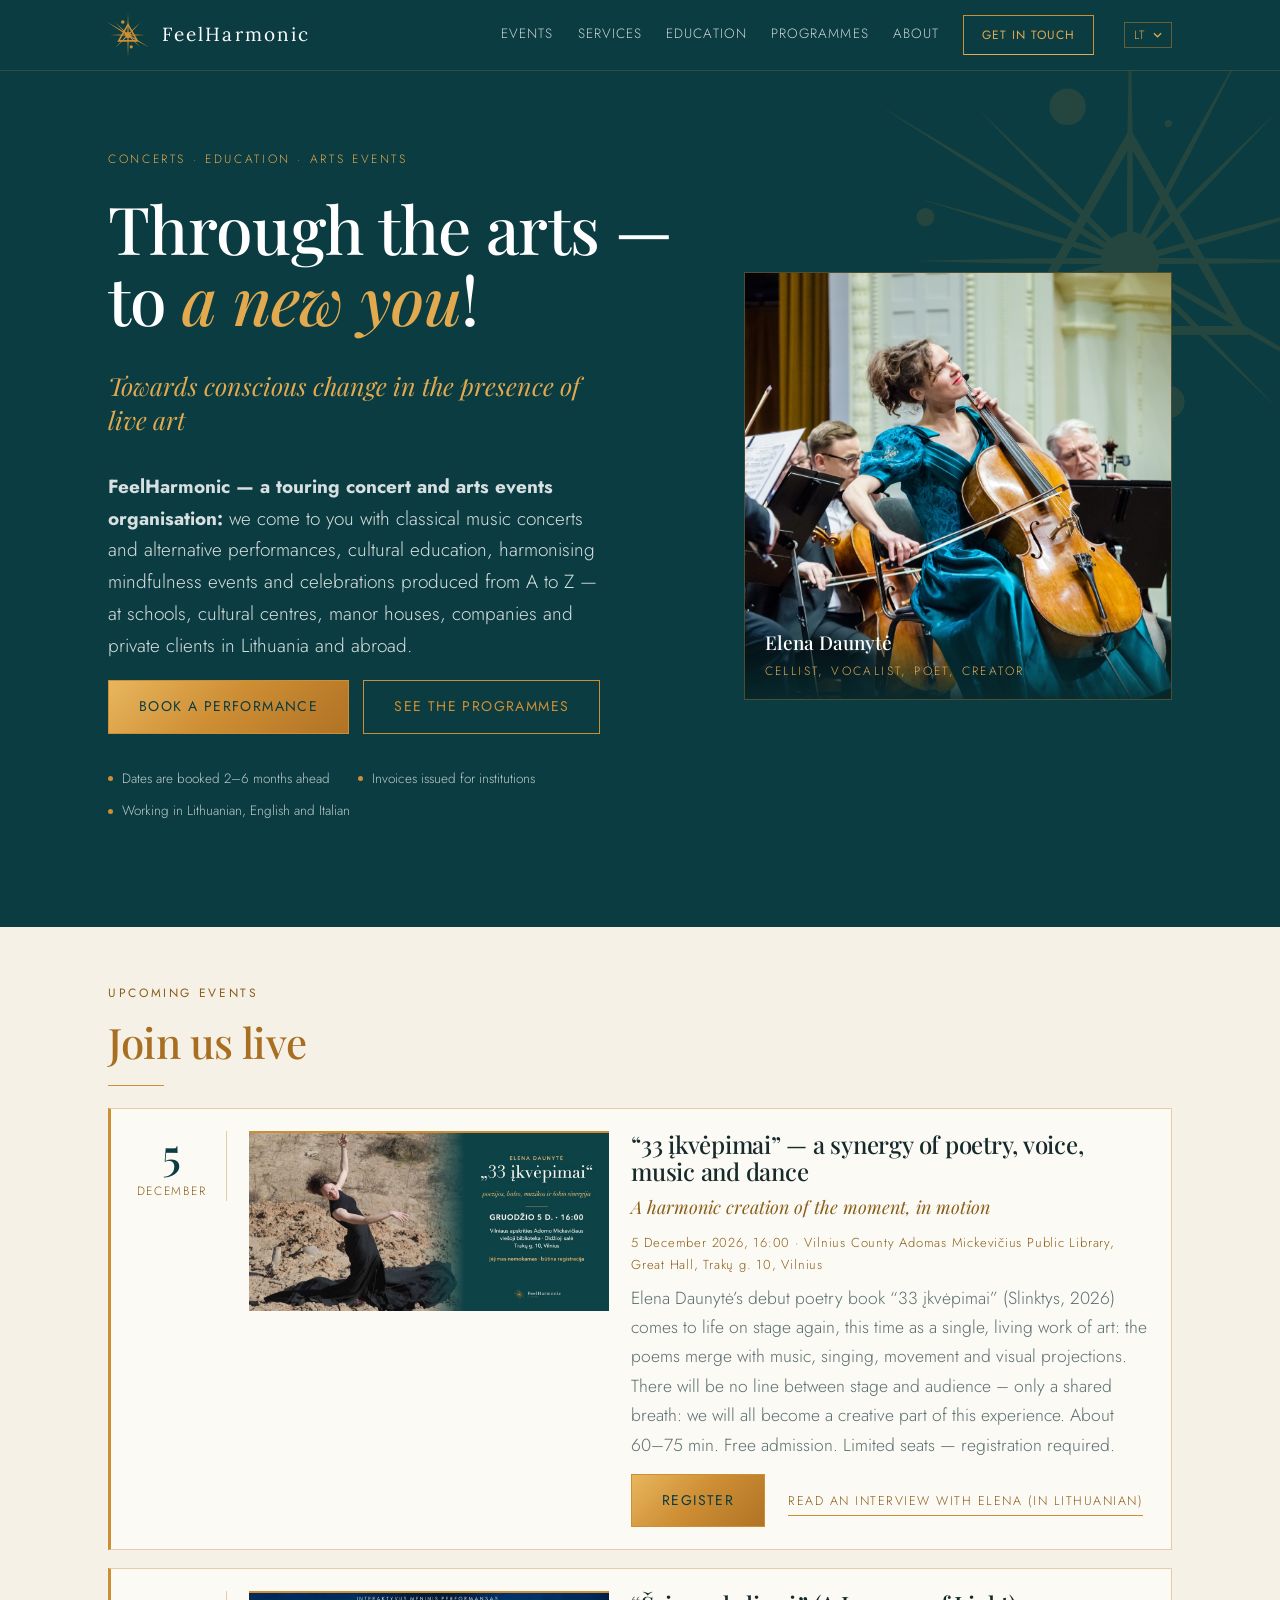
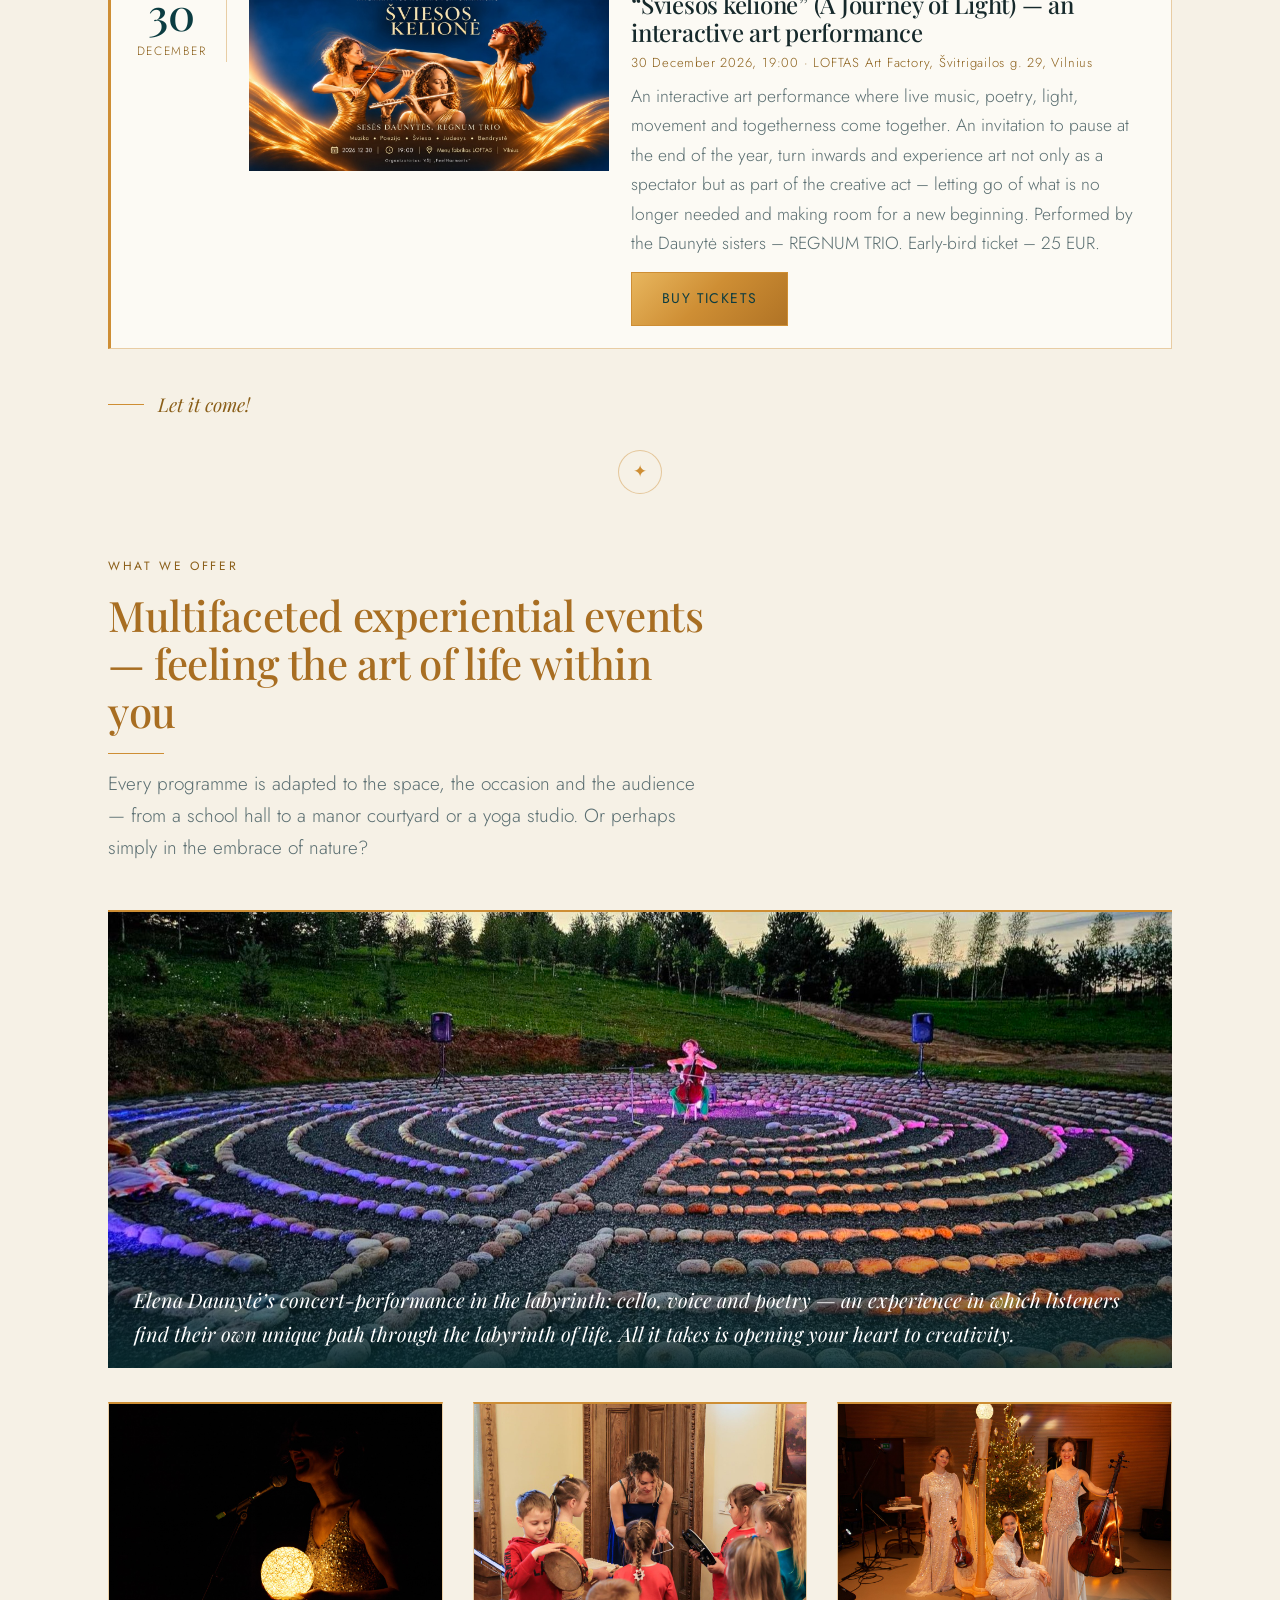
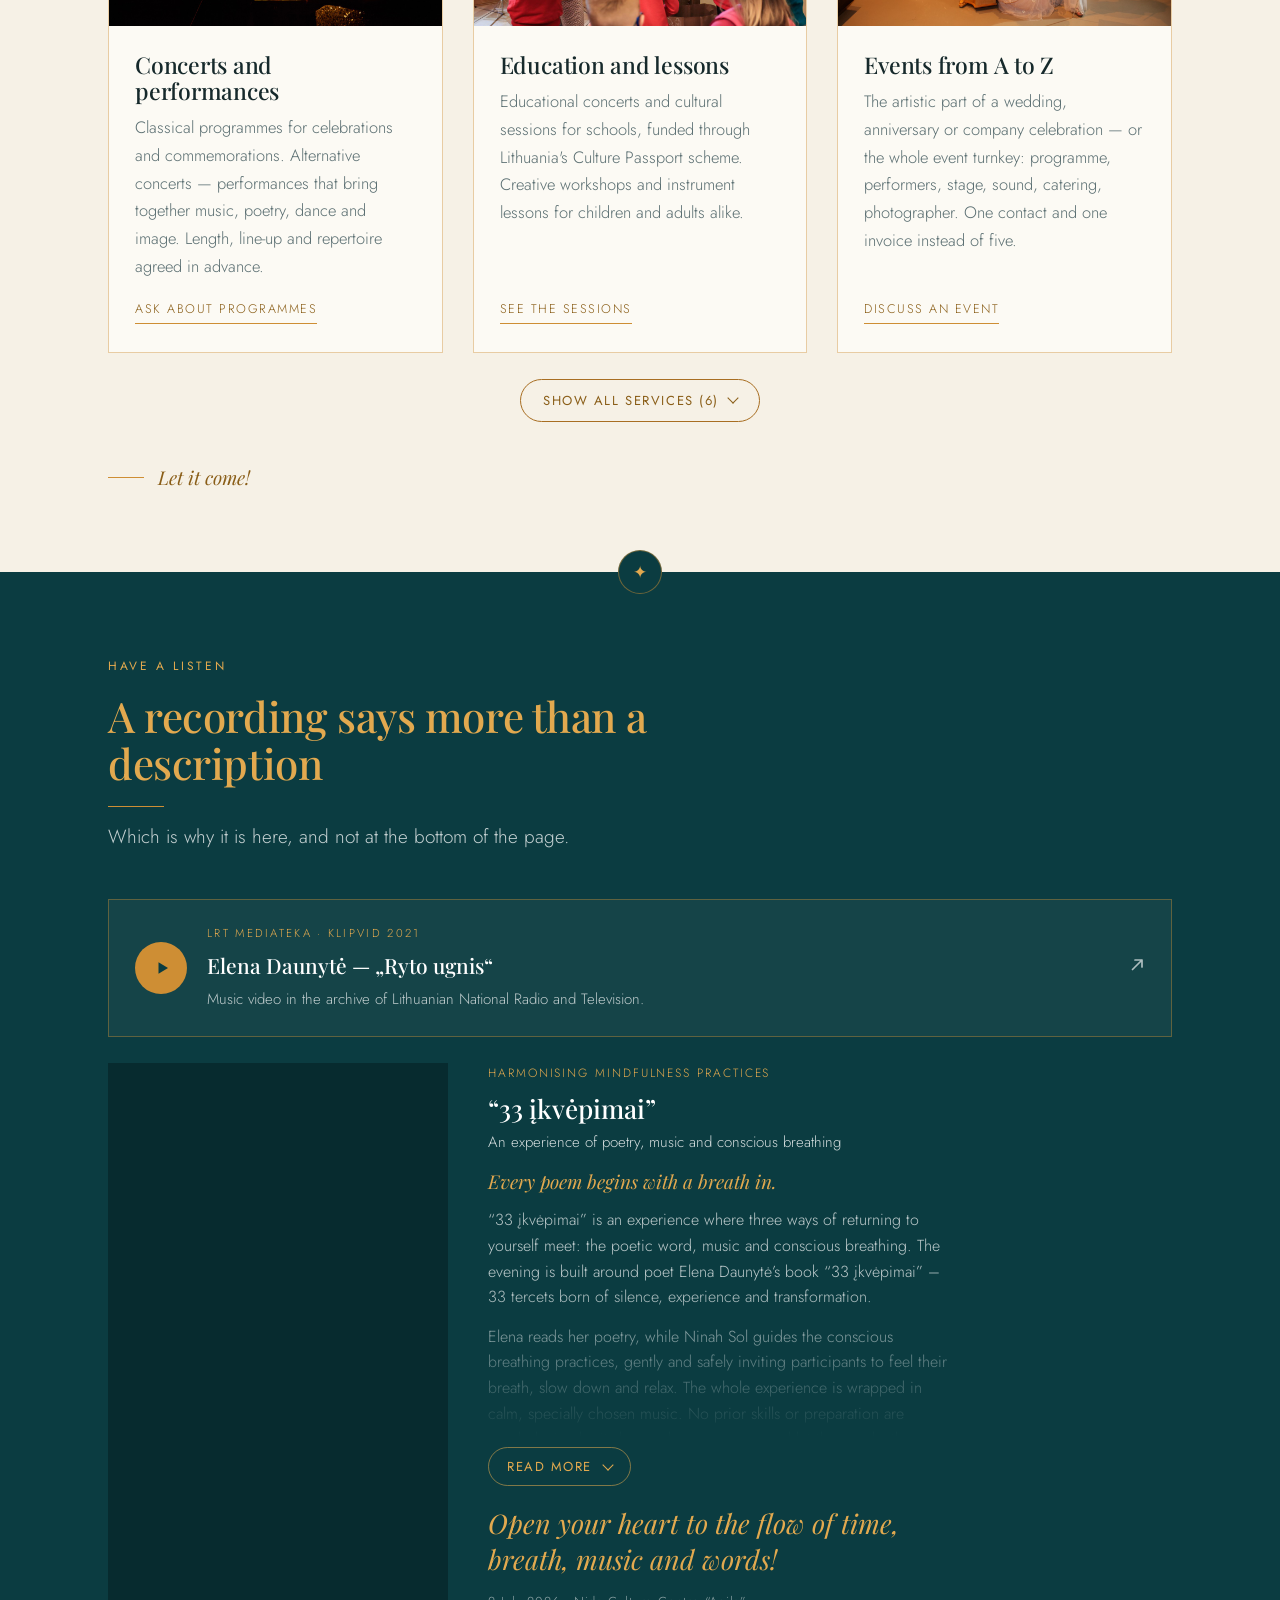
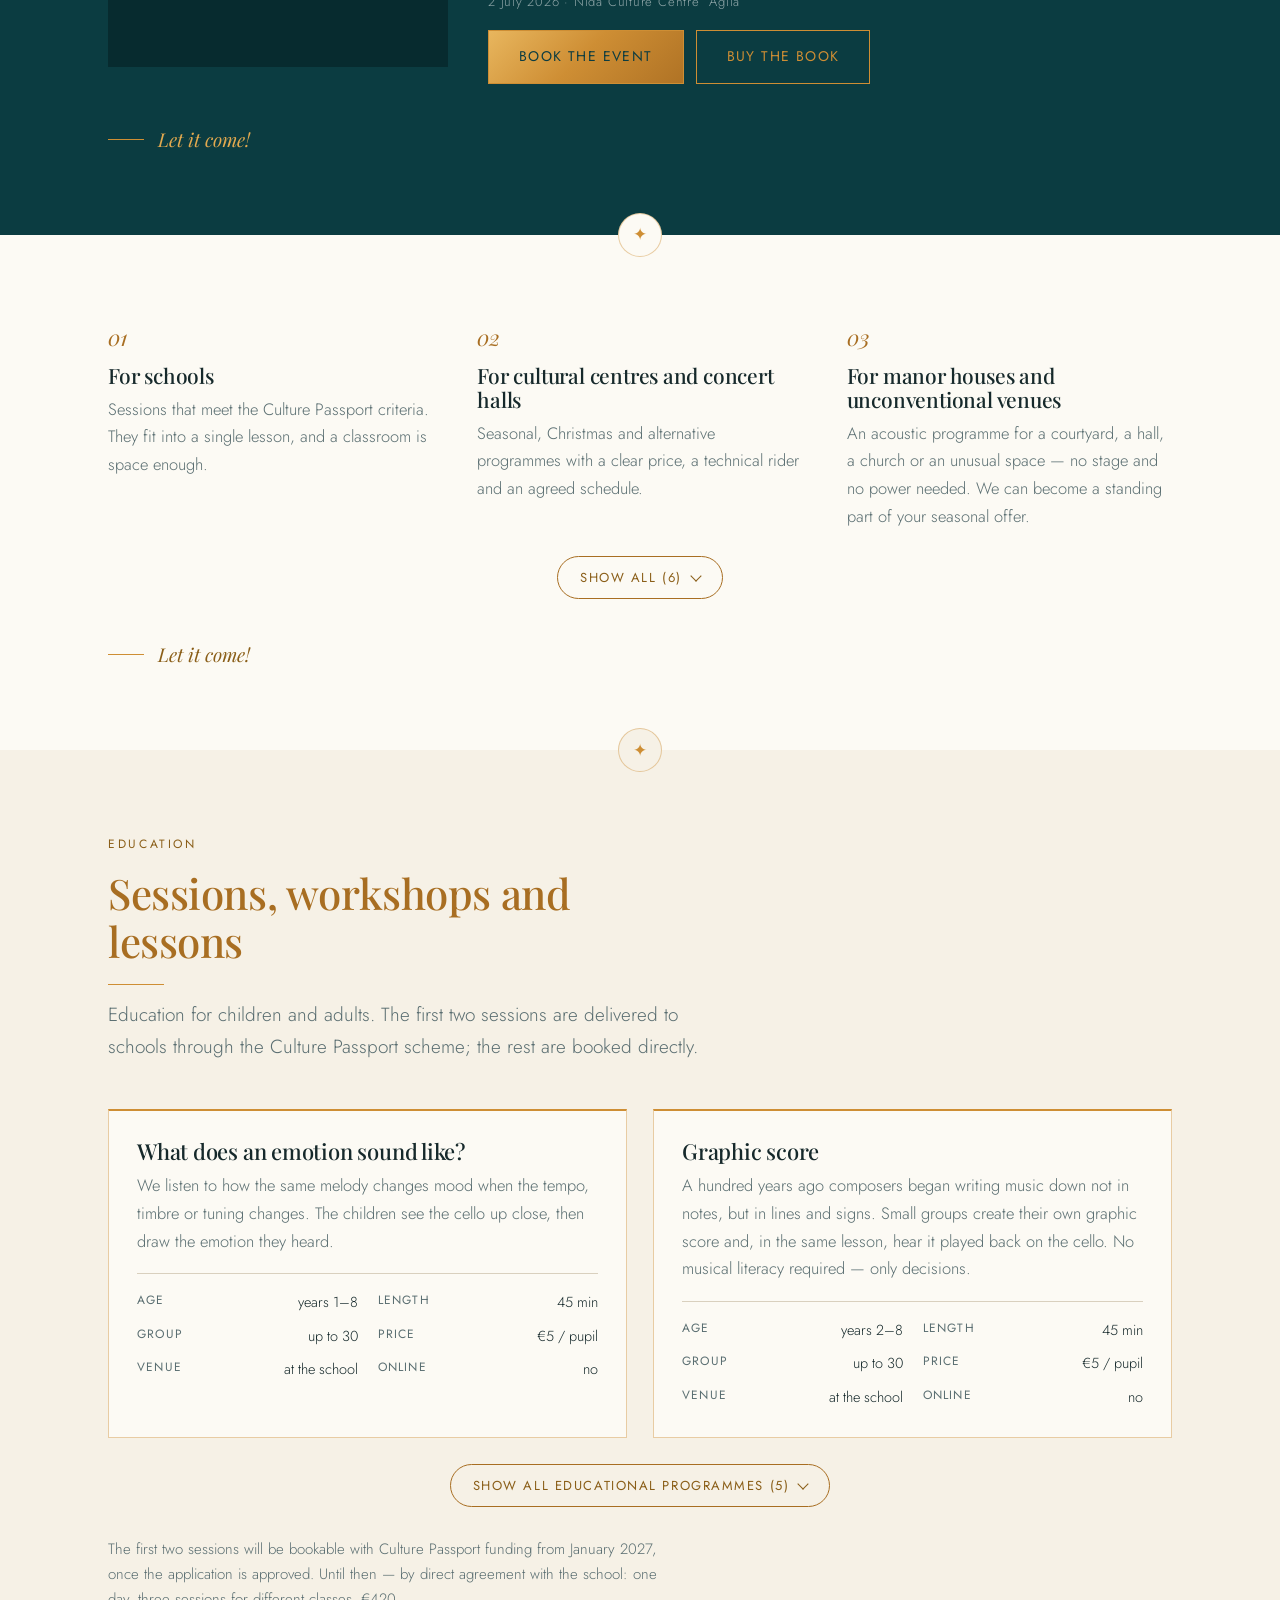
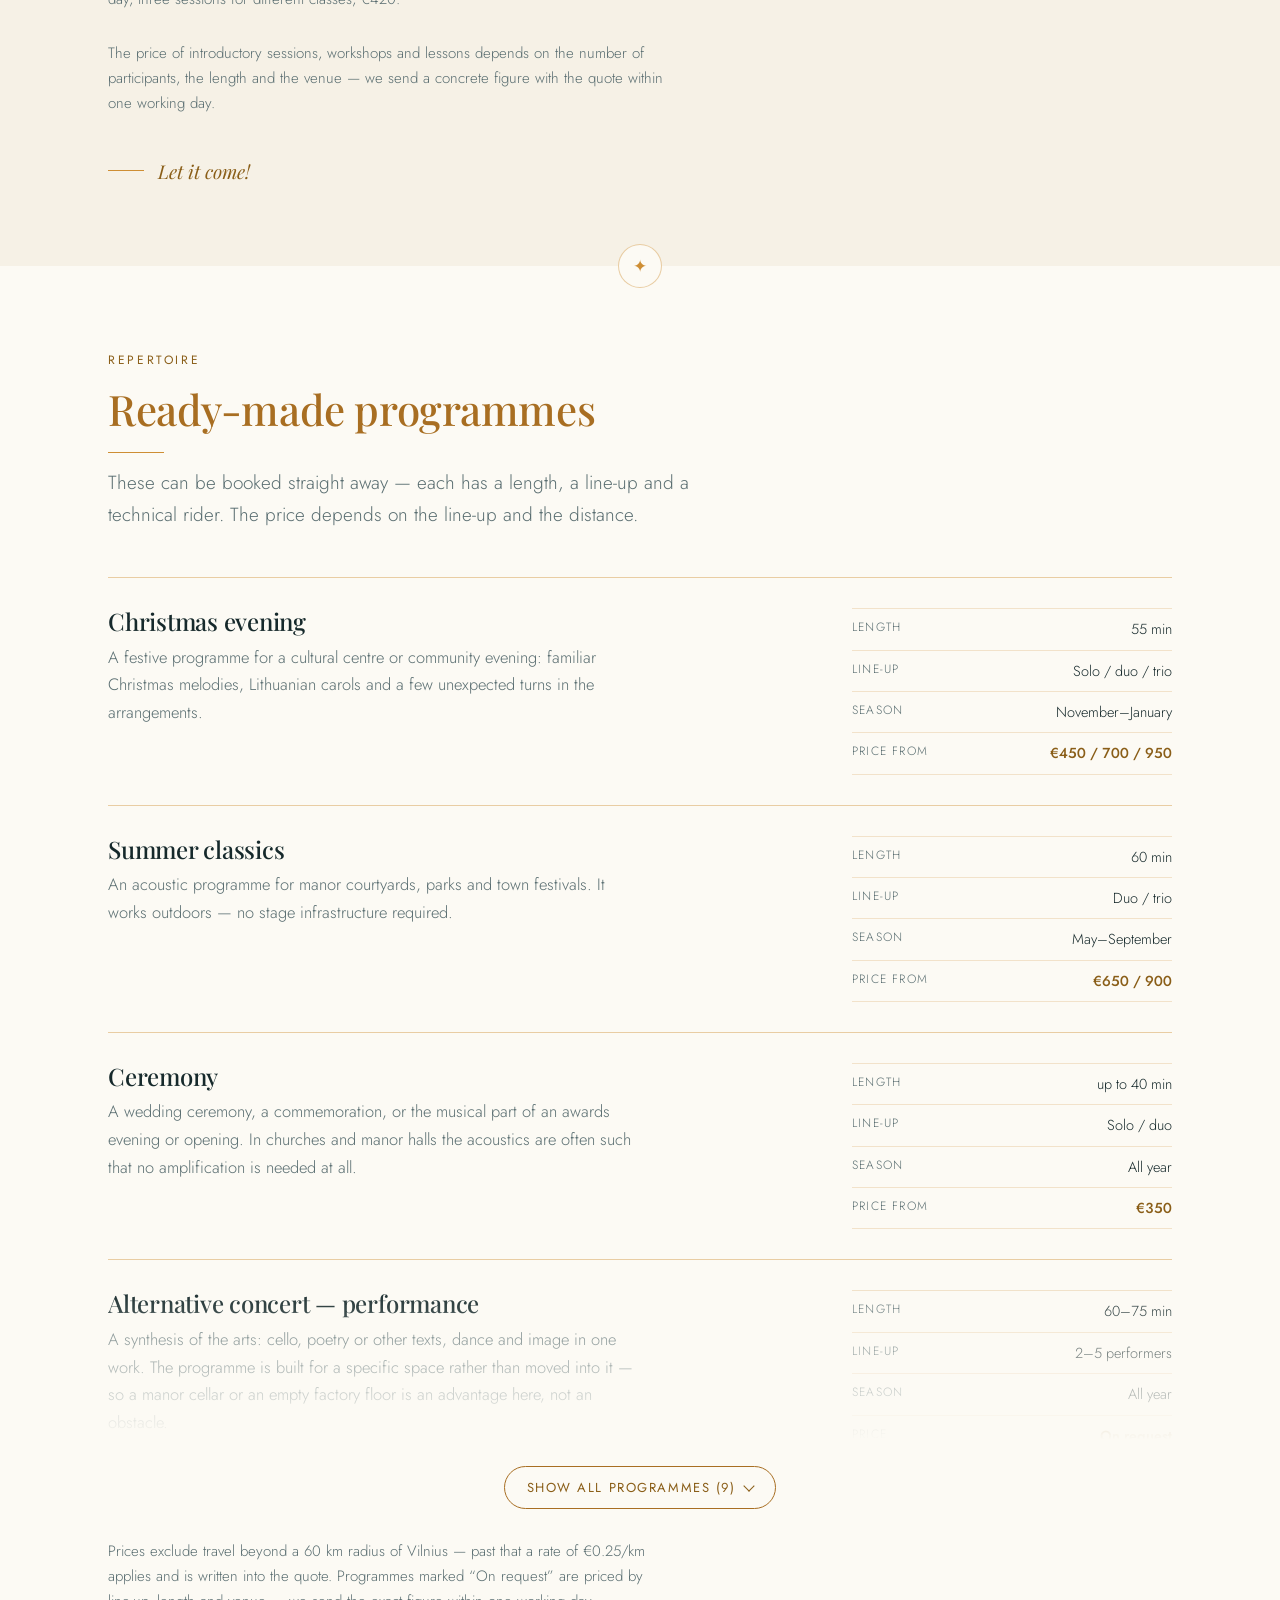
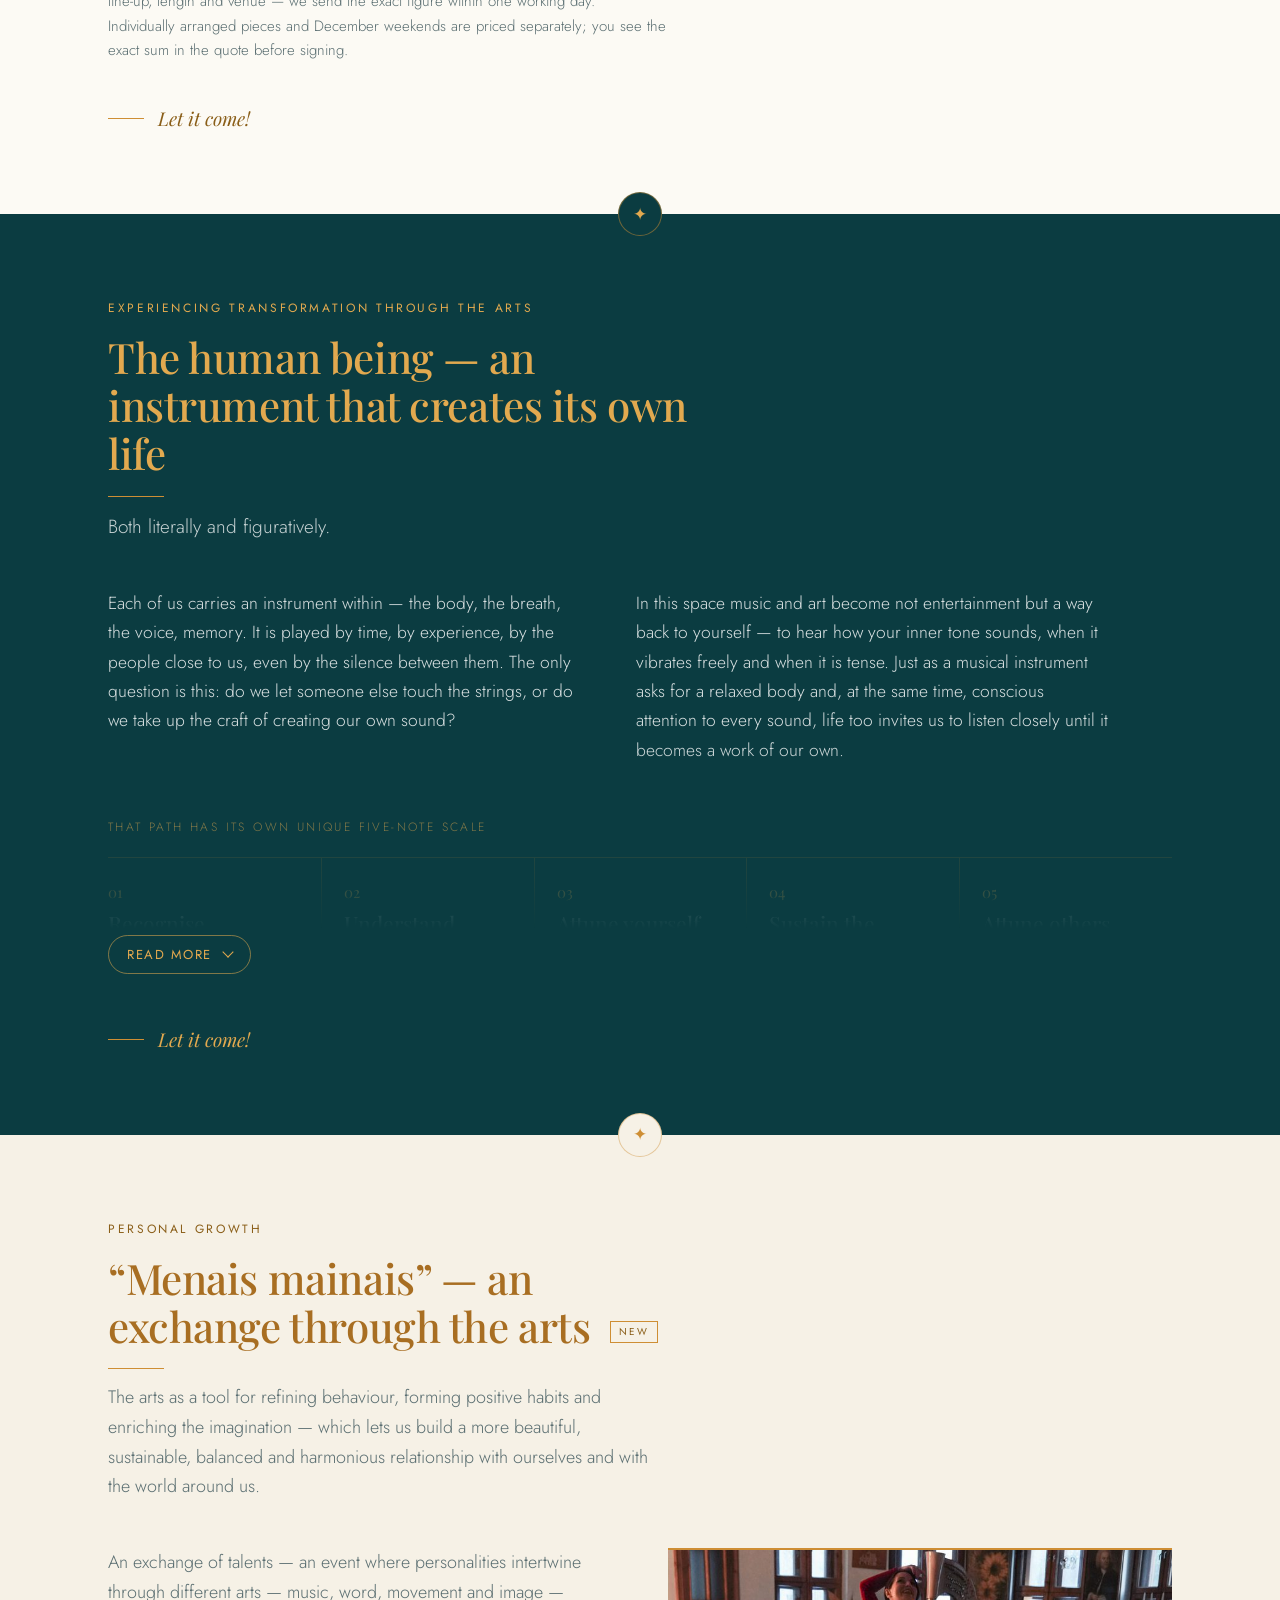
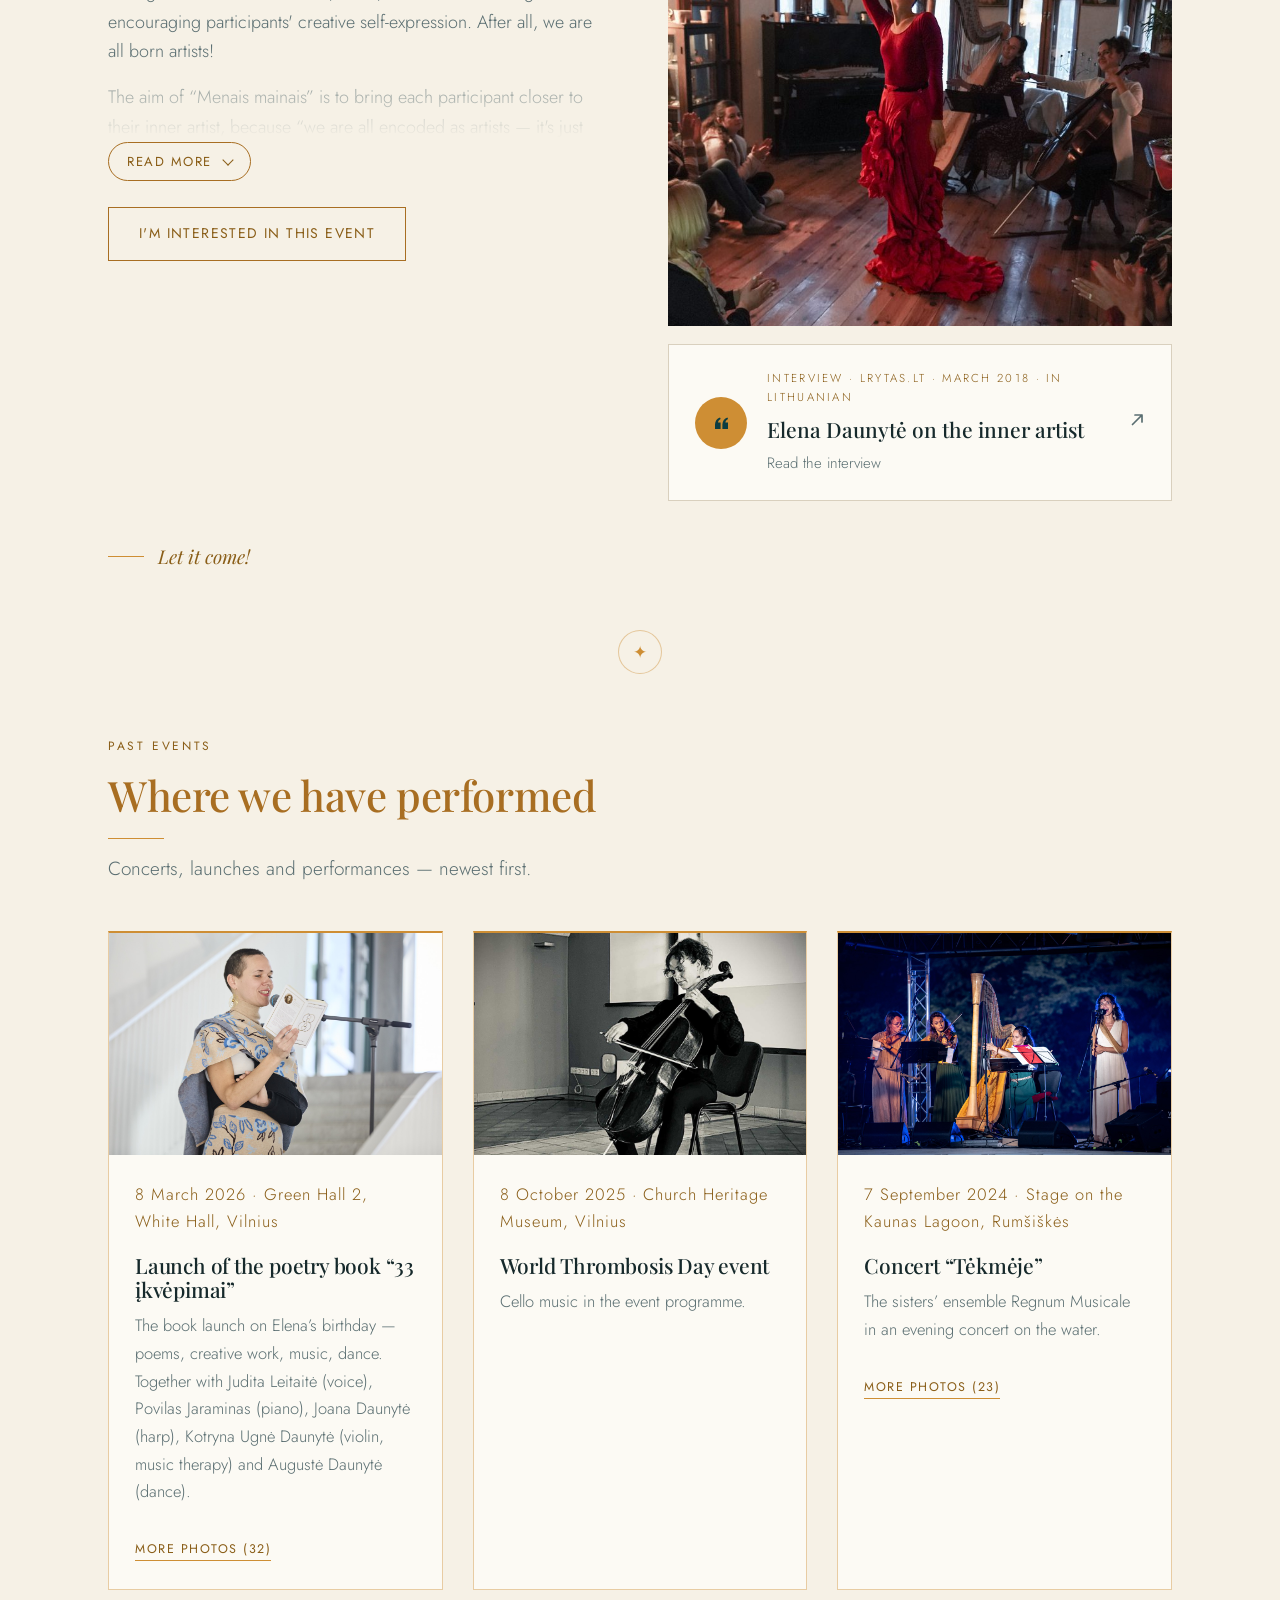
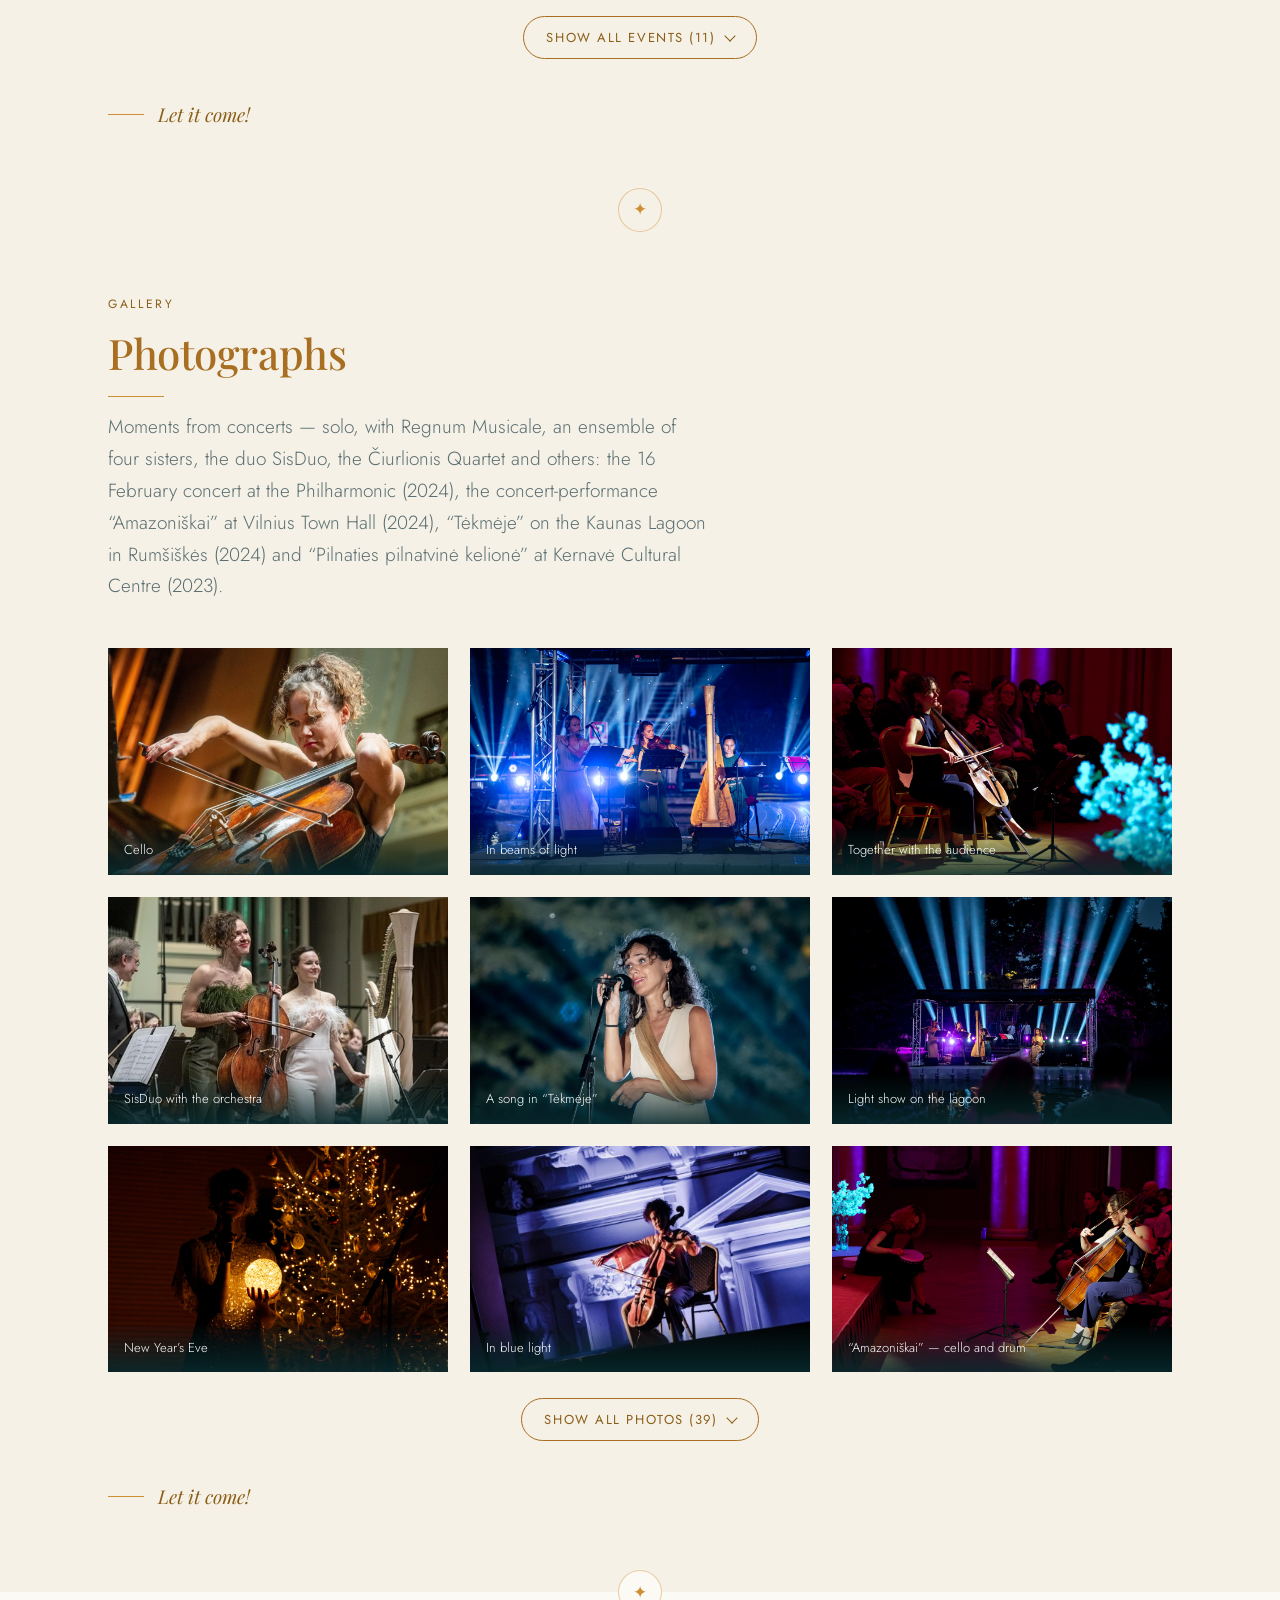
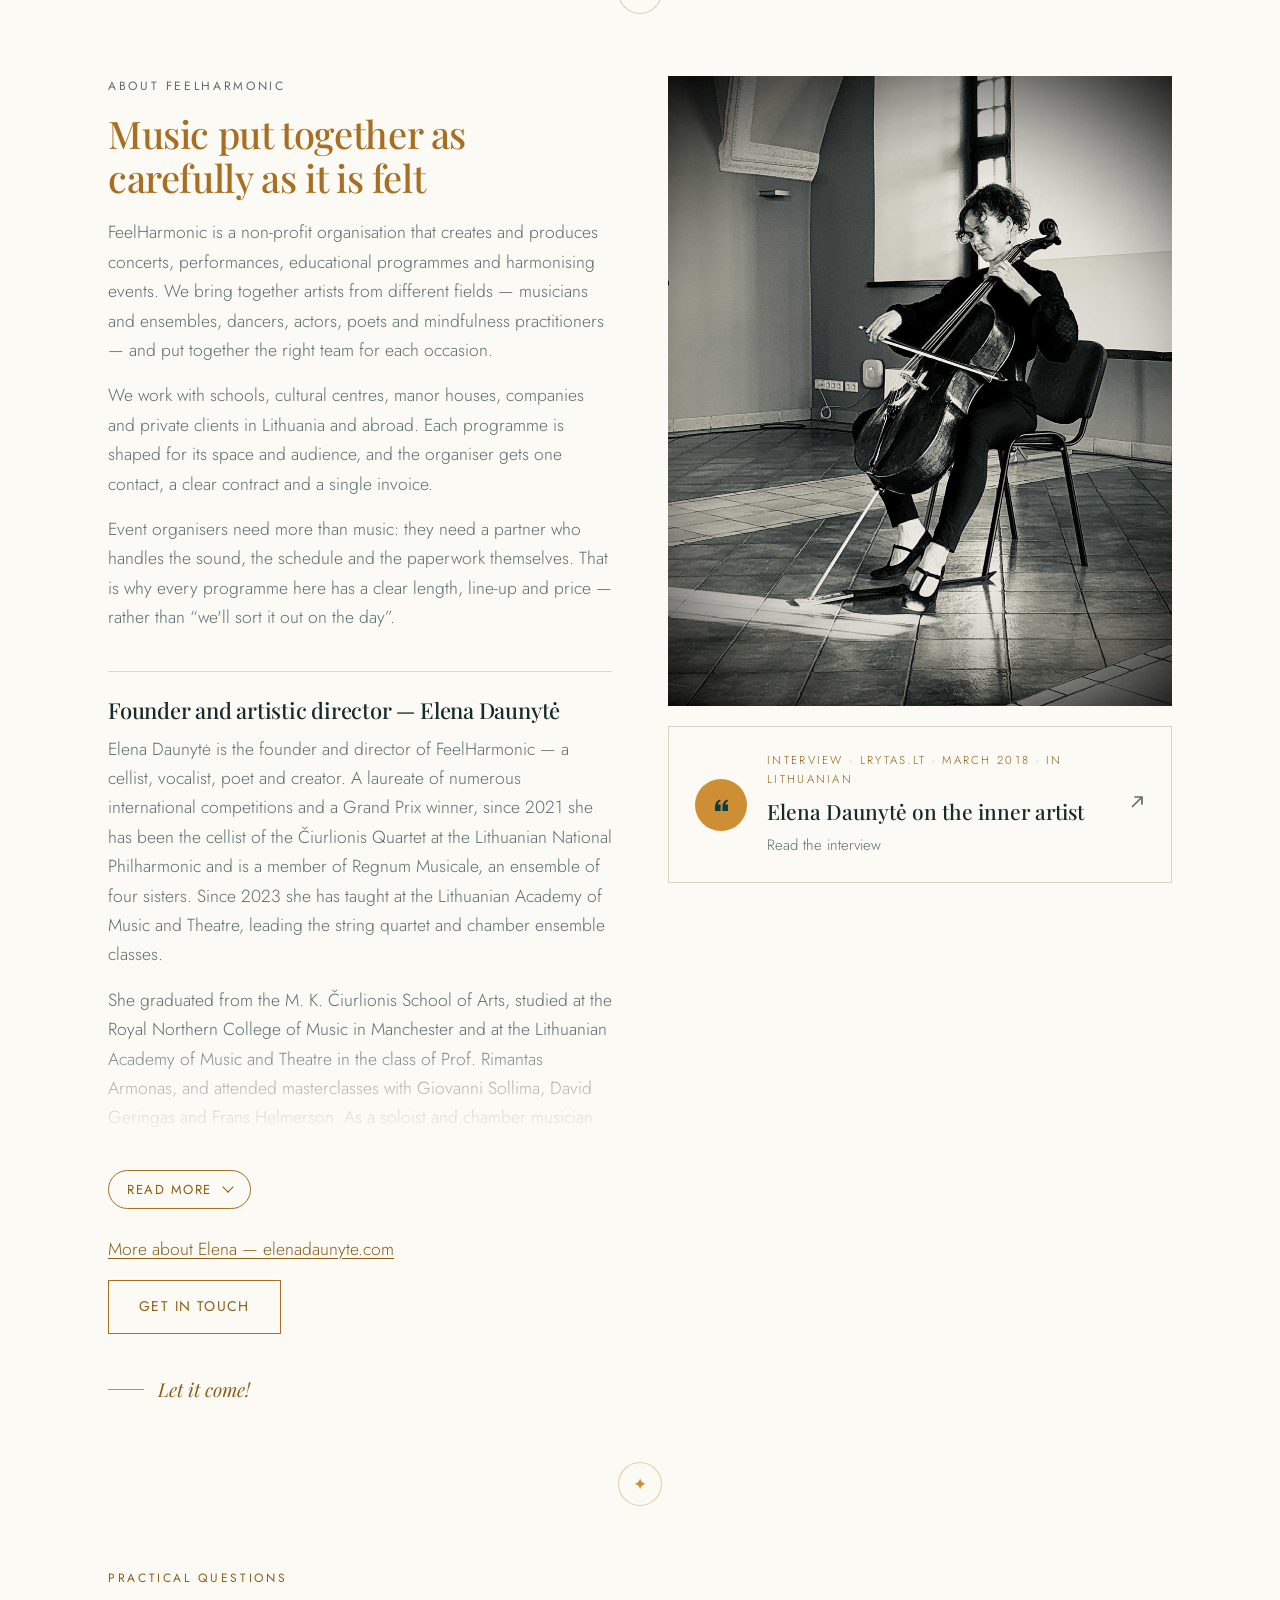
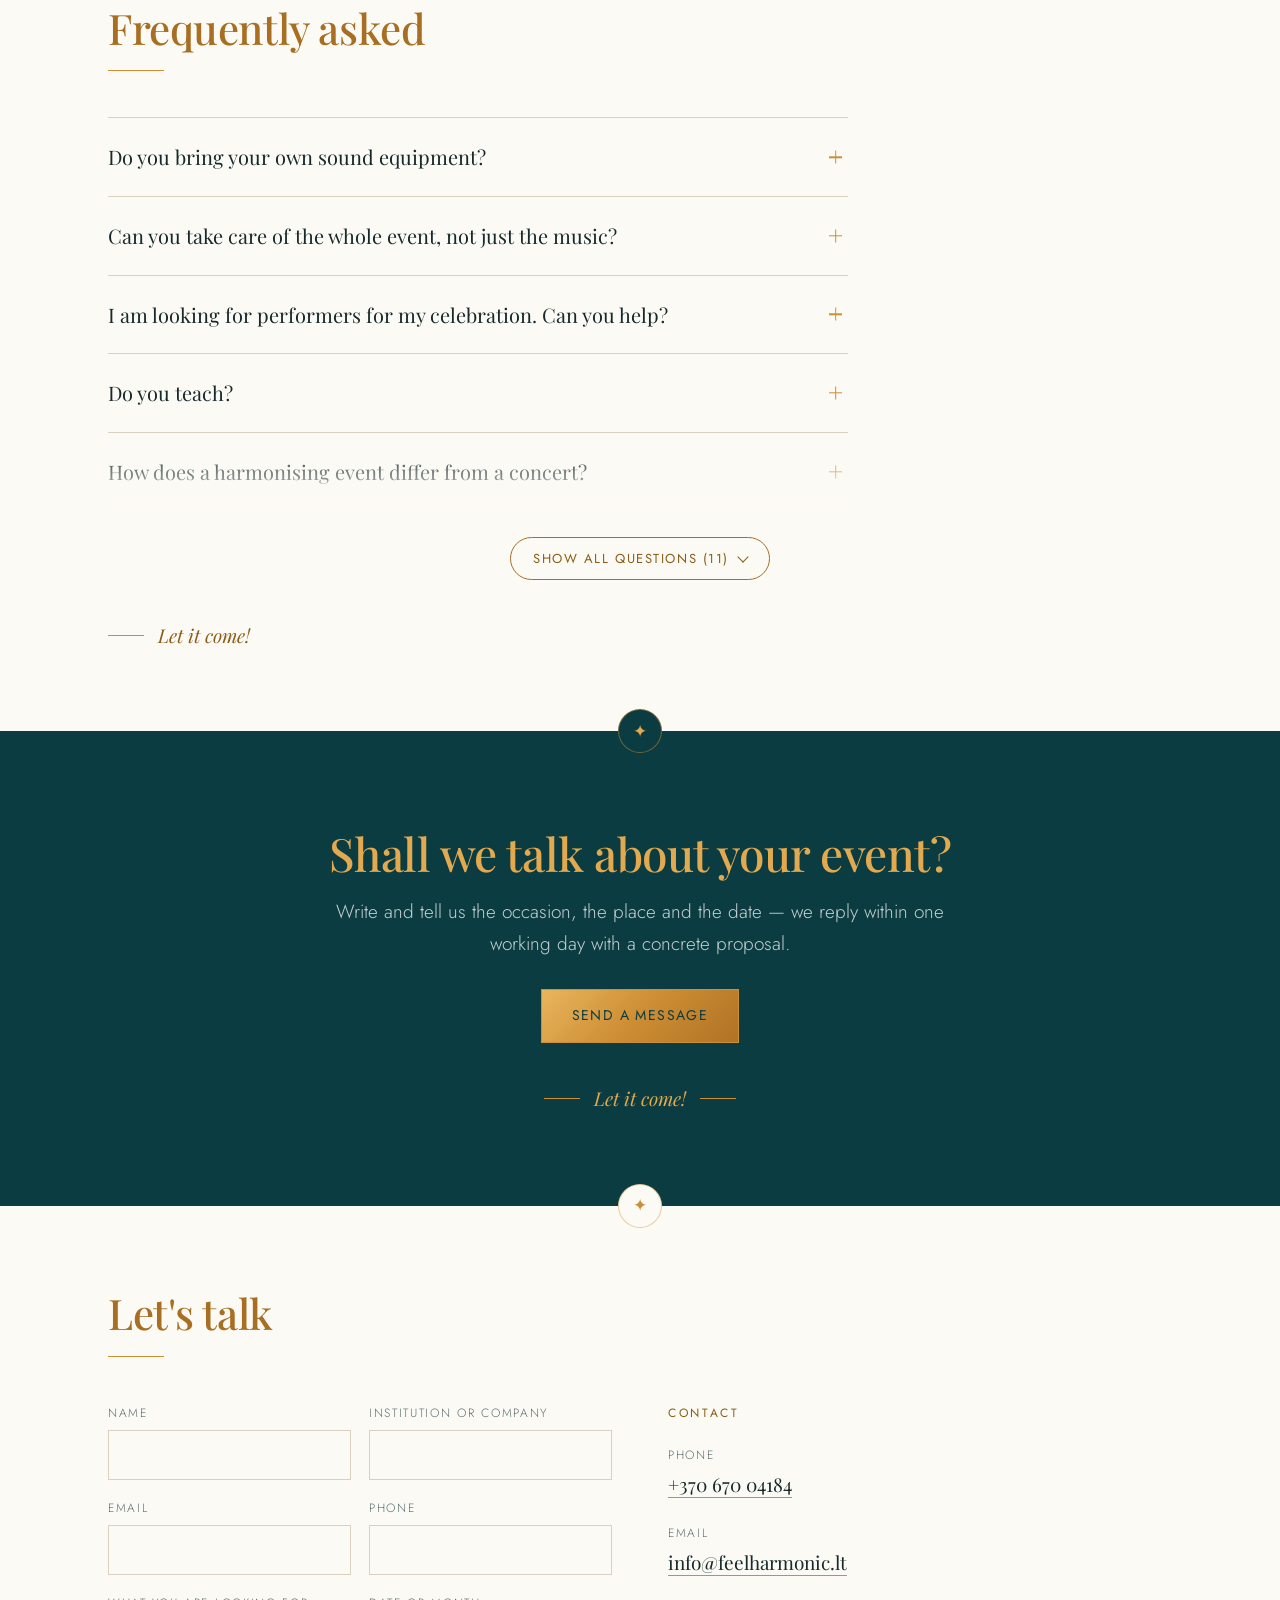
==== commit 4a401d23: "Artėjantys renginiai: plakatai kortelėse (padidinami paspaudus) Co-Authored-By: Claude Opus 5.5 <nor" ====
--- a/en/index.html
+++ b/en/index.html
@@ -28,7 +28,7 @@
 <link rel="preconnect" href="https://fonts.googleapis.com">
 <link rel="preconnect" href="https://fonts.gstatic.com" crossorigin>
 <link rel="stylesheet" href="https://fonts.googleapis.com/css2?family=Jost:ital,wght@0,300;0,400;0,500;1,400&family=Lora:wght@400&family=Montserrat:wght@400&family=Playfair+Display:ital,wght@0,500;0,700;1,500&display=swap">
-<link rel="stylesheet" href="../assets/css/style.css?v=07097ef1">
+<link rel="stylesheet" href="../assets/css/style.css?v=8ee00c11">
 </head>
 <body>
 <a class="skip" href="#turinys">Skip to content</a>
@@ -168,8 +168,12 @@
       <h2>Join us live</h2>
     </div>
     <div class="ev-list reveal">
-      <article class="ev-up">
+      <article class="ev-up has-img">
         <div class="ev-day"><b>5</b><span>December</span></div>
+        <figure class="shot ev-poster" data-photo>
+        <svg class="ph-empty" viewBox="0 0 100 100" aria-hidden="true"><use href="#mark"/></svg>
+        <img src="../assets/img/renginiai/33-ikvepimai-2026/plakatas.jpg" alt="“33 įkvėpimai” — a synergy of poetry, voice, music and dance" data-optional data-lb data-lb-meta="Poster of “33 įkvėpimai” · Photo: Gintaras Jonaitis · 5 December 2026">
+      </figure>
         <div class="ev-tx">
           <h3>“33 įkvėpimai” — a synergy of poetry, voice, music and dance</h3>
           <p class="ev-motto">A harmonic creation of the moment, in motion</p>
@@ -179,8 +183,12 @@
           <a class="more ev-extra" href="https://www.lrytas.lt/kultura/scena/2018/03/31/news/elena-daunyte-jei-buciau-turejusi-teti-nezinia-ar-muzika-ar-literatura-butu-likusi-fone--5551622" target="_blank" rel="noopener">Read an interview with Elena (in Lithuanian)</a>
         </div>
       </article>
-      <article class="ev-up">
+      <article class="ev-up has-img">
         <div class="ev-day"><b>30</b><span>December</span></div>
+        <figure class="shot ev-poster" data-photo>
+        <svg class="ph-empty" viewBox="0 0 100 100" aria-hidden="true"><use href="#mark"/></svg>
+        <img src="../assets/img/renginiai/sviesos-kelione-2026/plakatas.jpg" alt="“Šviesos kelionė” (A Journey of Light) — an interactive art performance" data-optional data-lb data-lb-meta="Poster of “Šviesos kelionė” (A Journey of Light) · LOFTAS Art Factory · 30 December 2026">
+      </figure>
         <div class="ev-tx">
           <h3>“Šviesos kelionė” (A Journey of Light) — an interactive art performance</h3>
           <p class="ev-meta">30 December 2026, 19:00 · LOFTAS Art Factory, Švitrigailos g. 29, Vilnius</p>
@@ -1392,7 +1400,7 @@
       "name": "“33 įkvėpimai” — a synergy of poetry, voice, music and dance",
       "description": "Elena Daunytė’s debut poetry book “33 įkvėpimai” (Slinktys, 2026) comes to life on stage again, this time as a single, living work of art: the poems merge with music, singing, movement and visual projections. There will be no line between stage and audience – only a shared breath: we will all become a creative part of this experience. About 60–75 min. Free admission. Limited seats — registration required.",
       "inLanguage": "en",
-      "image": "https://www.feelharmonic.lt/assets/img/paslauga-terapija.jpg",
+      "image": "https://www.feelharmonic.lt/assets/img/renginiai/33-ikvepimai-2026/plakatas.jpg",
       "url": "https://www.feelharmonic.lt/en/#renginiai",
       "eventStatus": "https://schema.org/EventScheduled",
       "eventAttendanceMode": "https://schema.org/OfflineEventAttendanceMode",
--- a/assets/css/style.css
+++ b/assets/css/style.css
@@ -792,6 +792,10 @@
 .ev-day b{display:block;font-family:var(--serif);font-weight:500;font-size:44px;line-height:1}
 .ev-day span{display:block;margin-top:6px;font-size:12px;letter-spacing:.14em;text-transform:uppercase;color:var(--gold-ink)}
 .ev-tx h3{font-size:24px;margin-bottom:6px}
+/* artėjančio renginio plakatas */
+.ev-up.has-img{grid-template-columns:92px minmax(240px,360px) 1fr}
+.ev-poster{aspect-ratio:2/1;border-top:2px solid var(--gold);cursor:zoom-in}
+@media(max-width:900px){.ev-up.has-img{grid-template-columns:92px 1fr}.ev-up.has-img .ev-poster{grid-column:2}.ev-up.has-img .ev-tx{grid-column:2}}
 .ev-tx p{color:var(--muted);max-width:62ch}
 .ev-tx .btn{margin-top:14px}
 .ev-meta{font-size:13px;letter-spacing:.06em;color:var(--gold-ink)!important;margin:0 0 8px}
@@ -799,7 +803,8 @@
 /* renginys su daugiau nuotrauku: pabraukta nuoroda (kaip .more) po aprasymu */
 .card button.ev-more{align-self:flex-start;margin:16px 0 0;padding:0 0 2px;background:none;border-top:0;border-left:0;border-right:0;cursor:pointer;font-family:inherit;text-align:left}
 @media(max-width:560px){
-  .ev-up{grid-template-columns:1fr;gap:12px;padding:18px}
+  .ev-up,.ev-up.has-img{grid-template-columns:1fr;gap:12px;padding:18px}
+  .ev-up.has-img .ev-poster,.ev-up.has-img .ev-tx{grid-column:auto}
   .ev-day{display:flex;align-items:baseline;gap:10px;border-right:0;border-bottom:1px solid var(--gold-line);padding:0 0 10px;text-align:left}
   .ev-day b{font-size:34px}
   .ev-day span{margin-top:0}
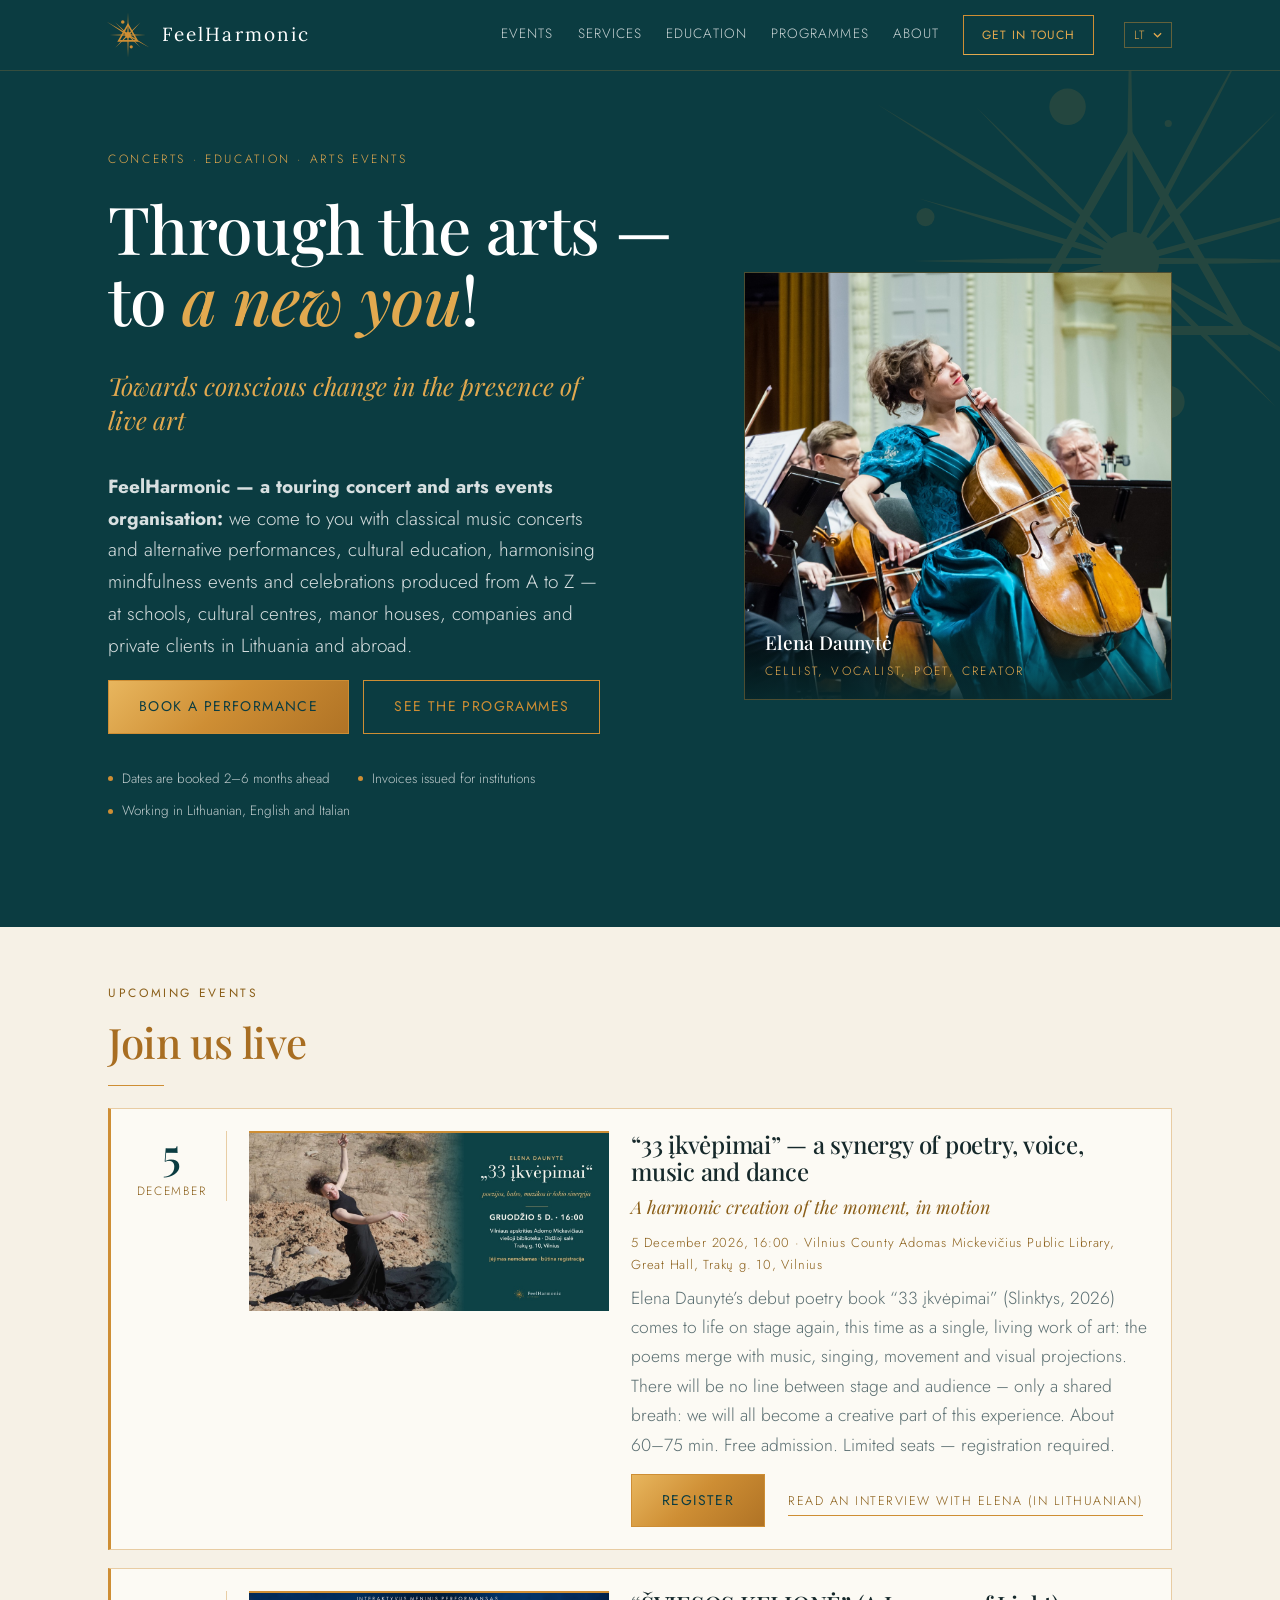
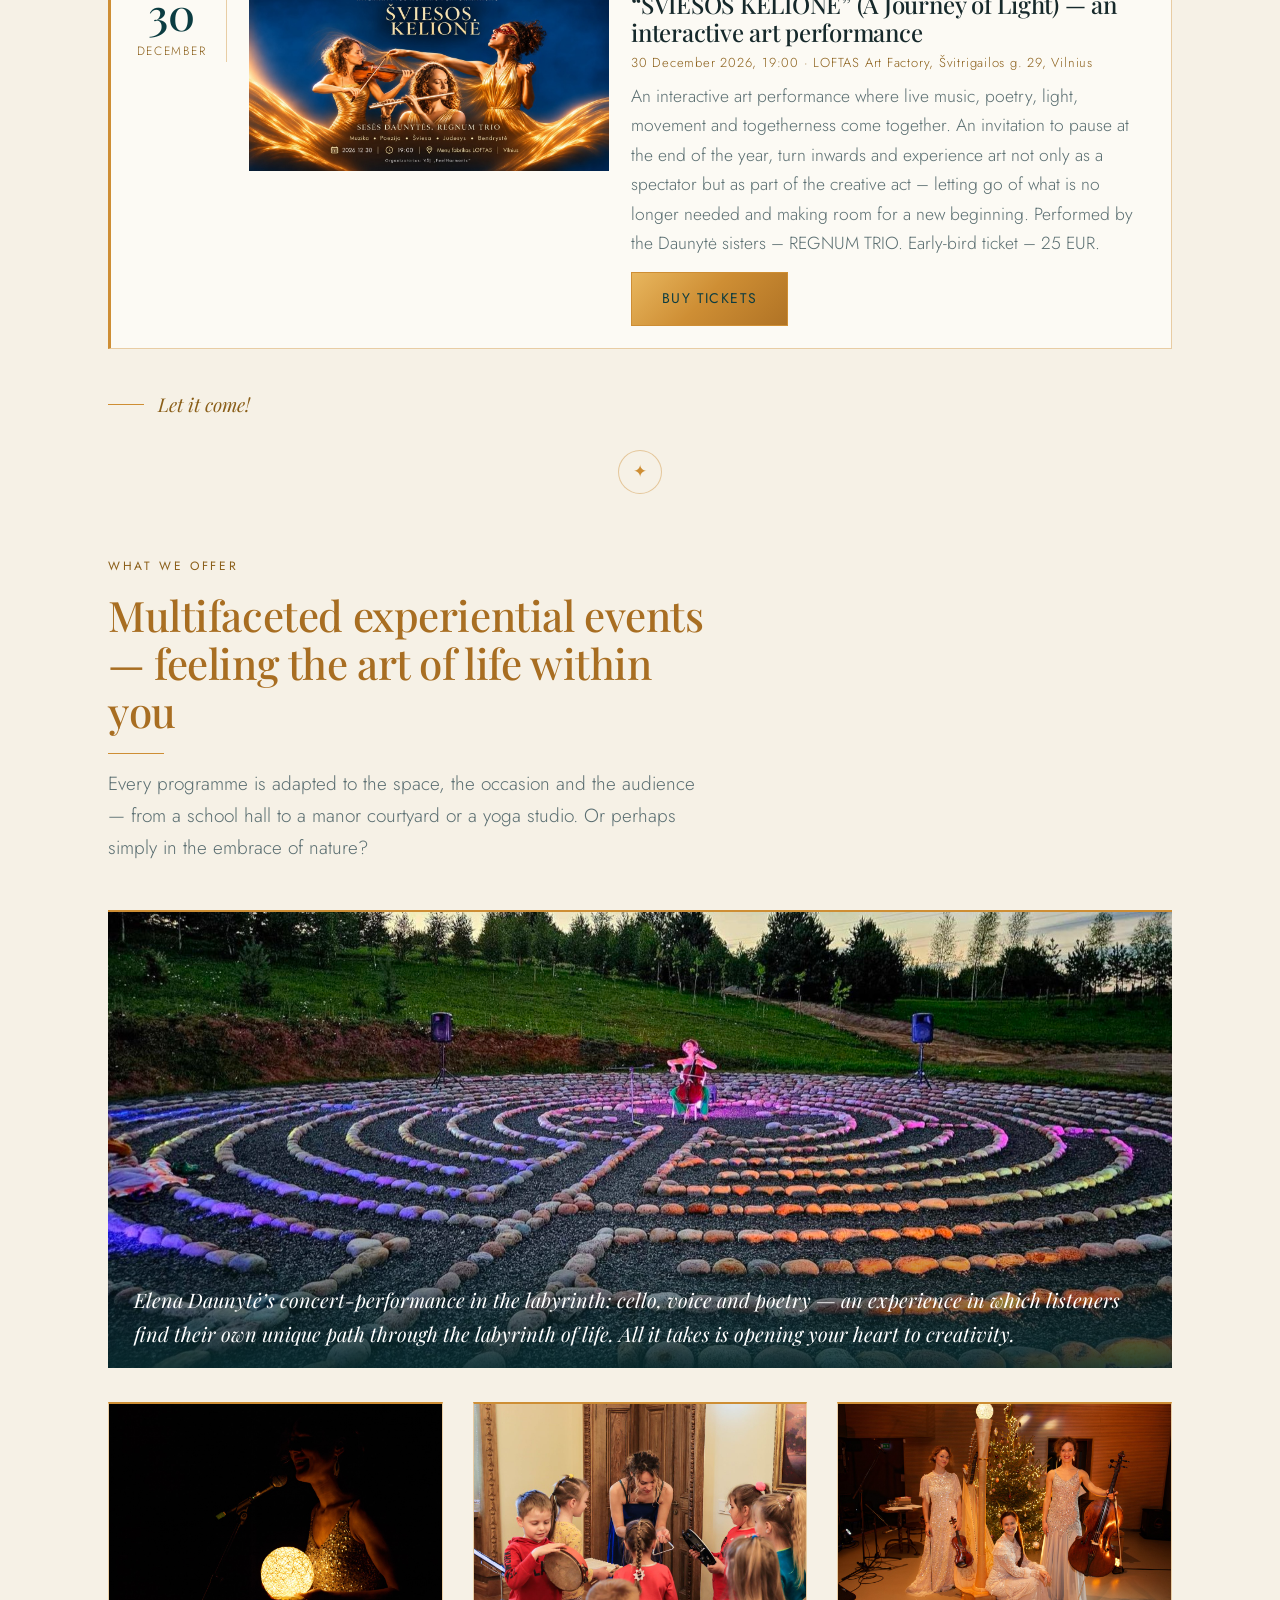
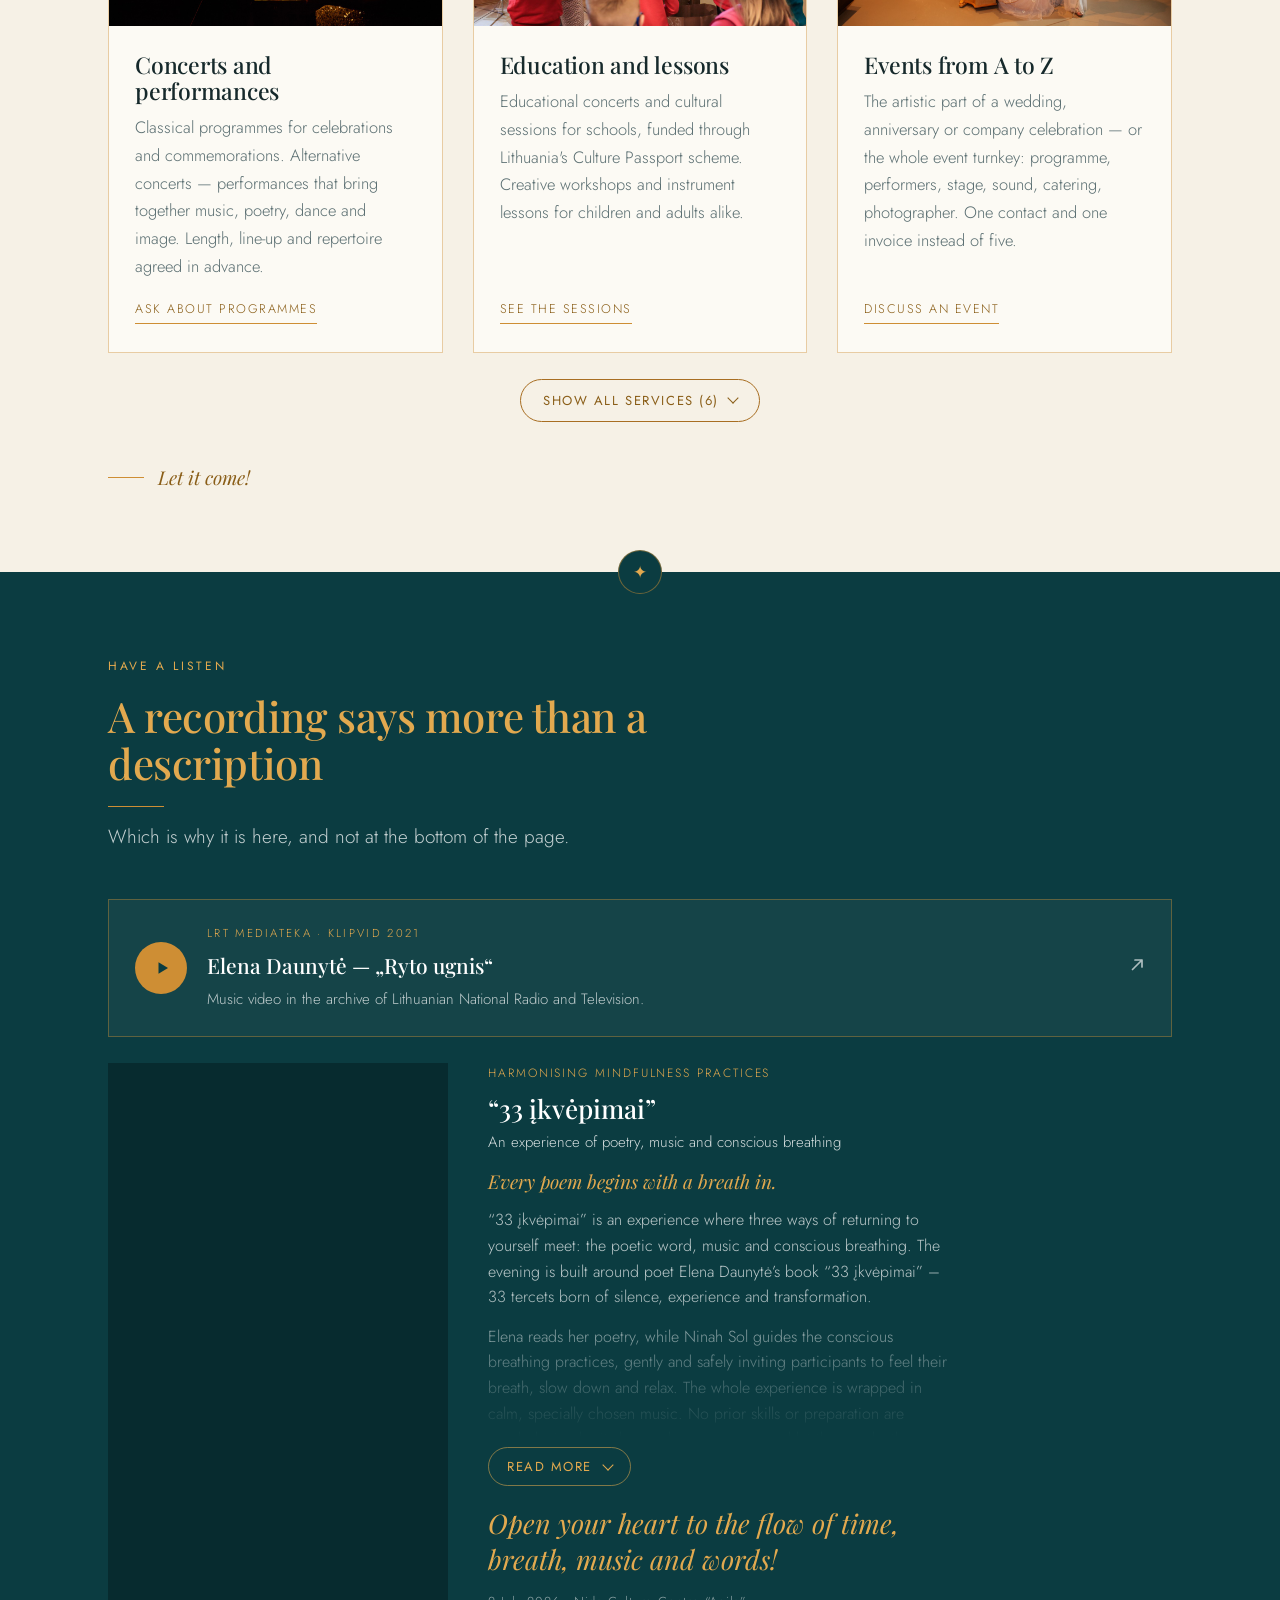
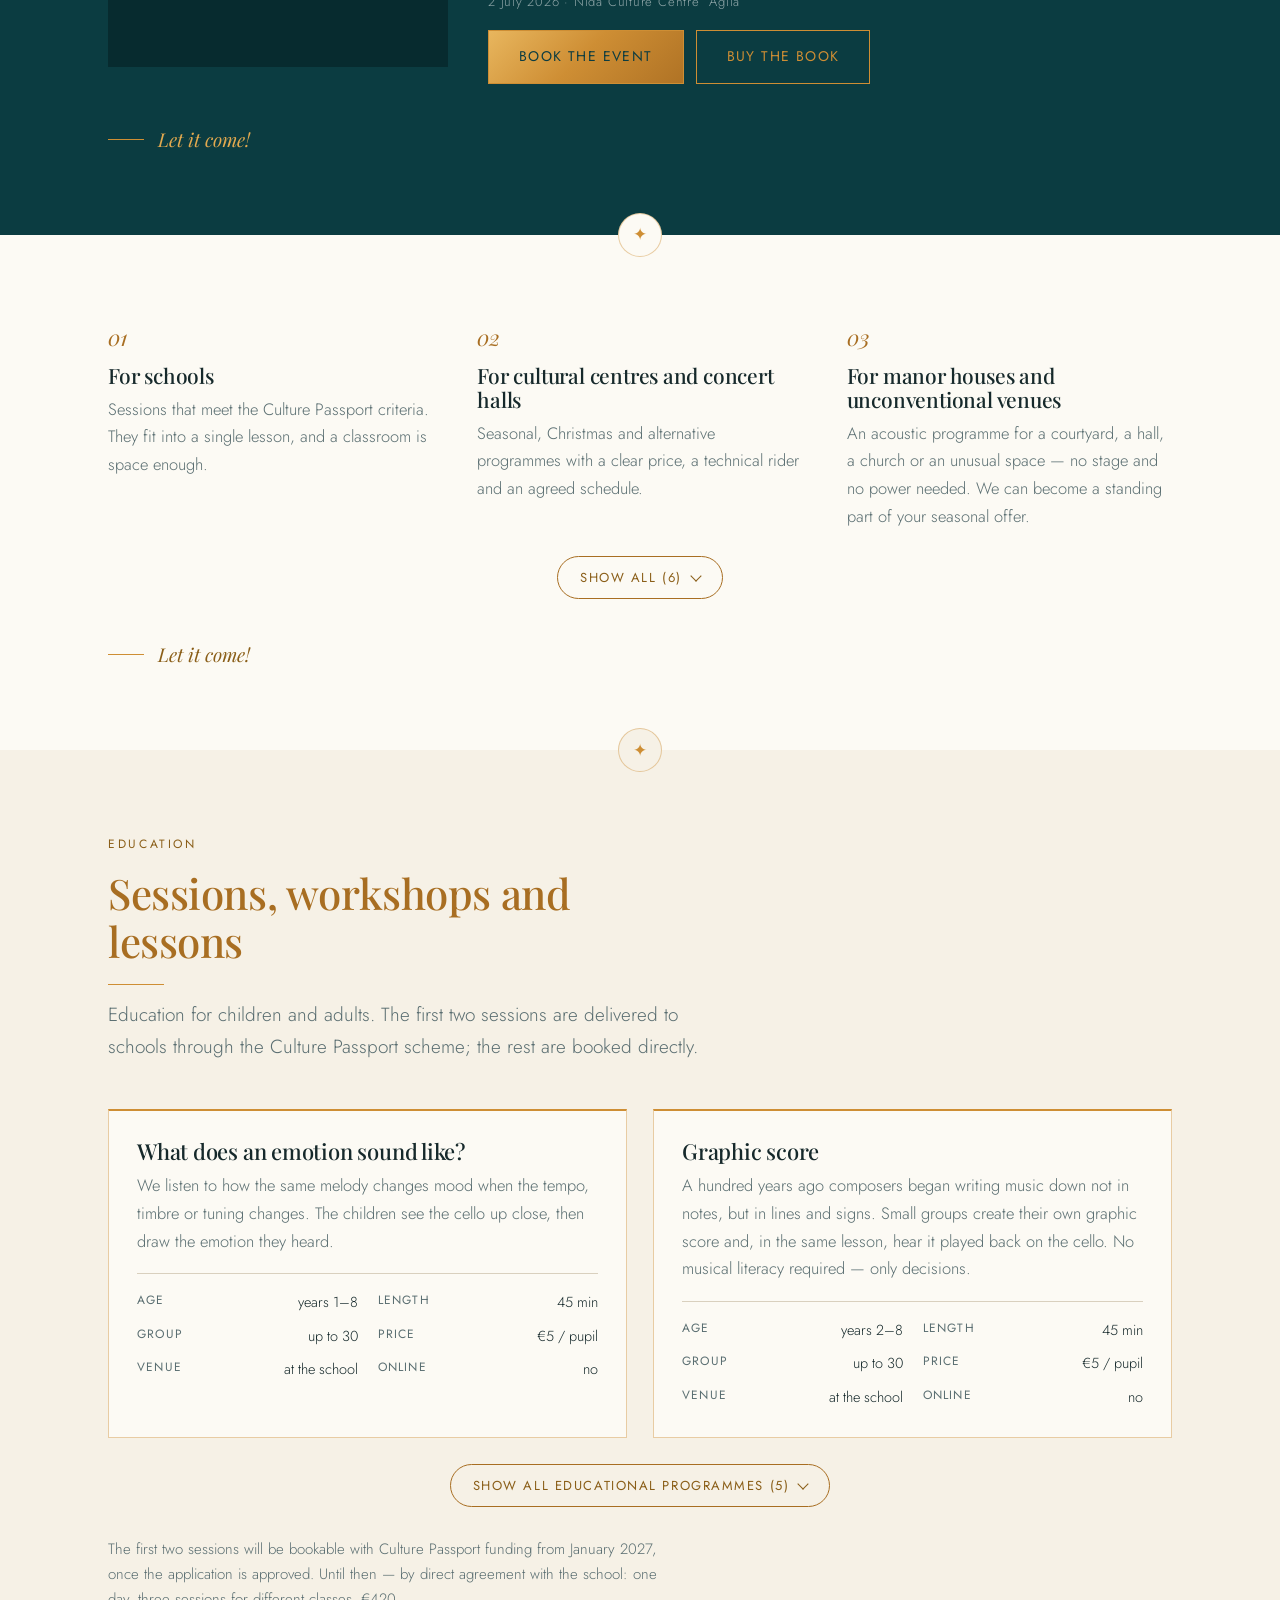
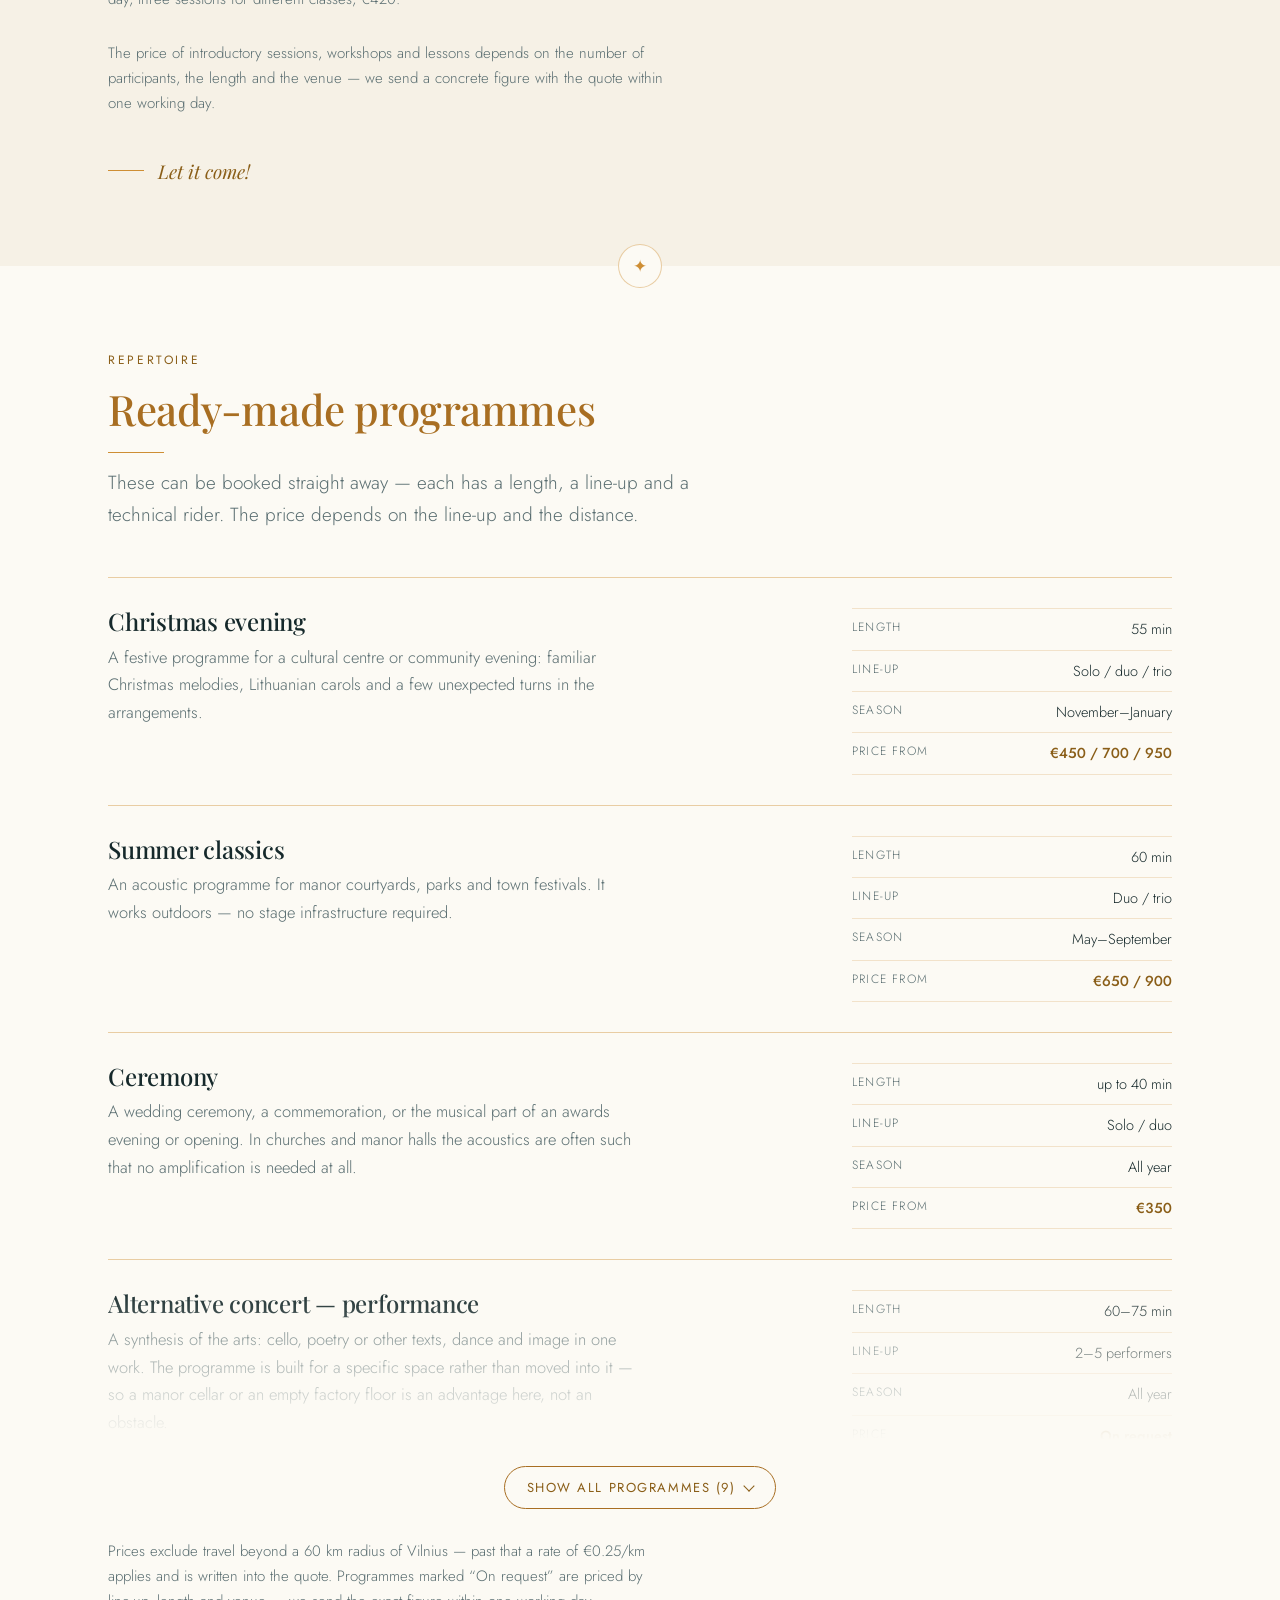
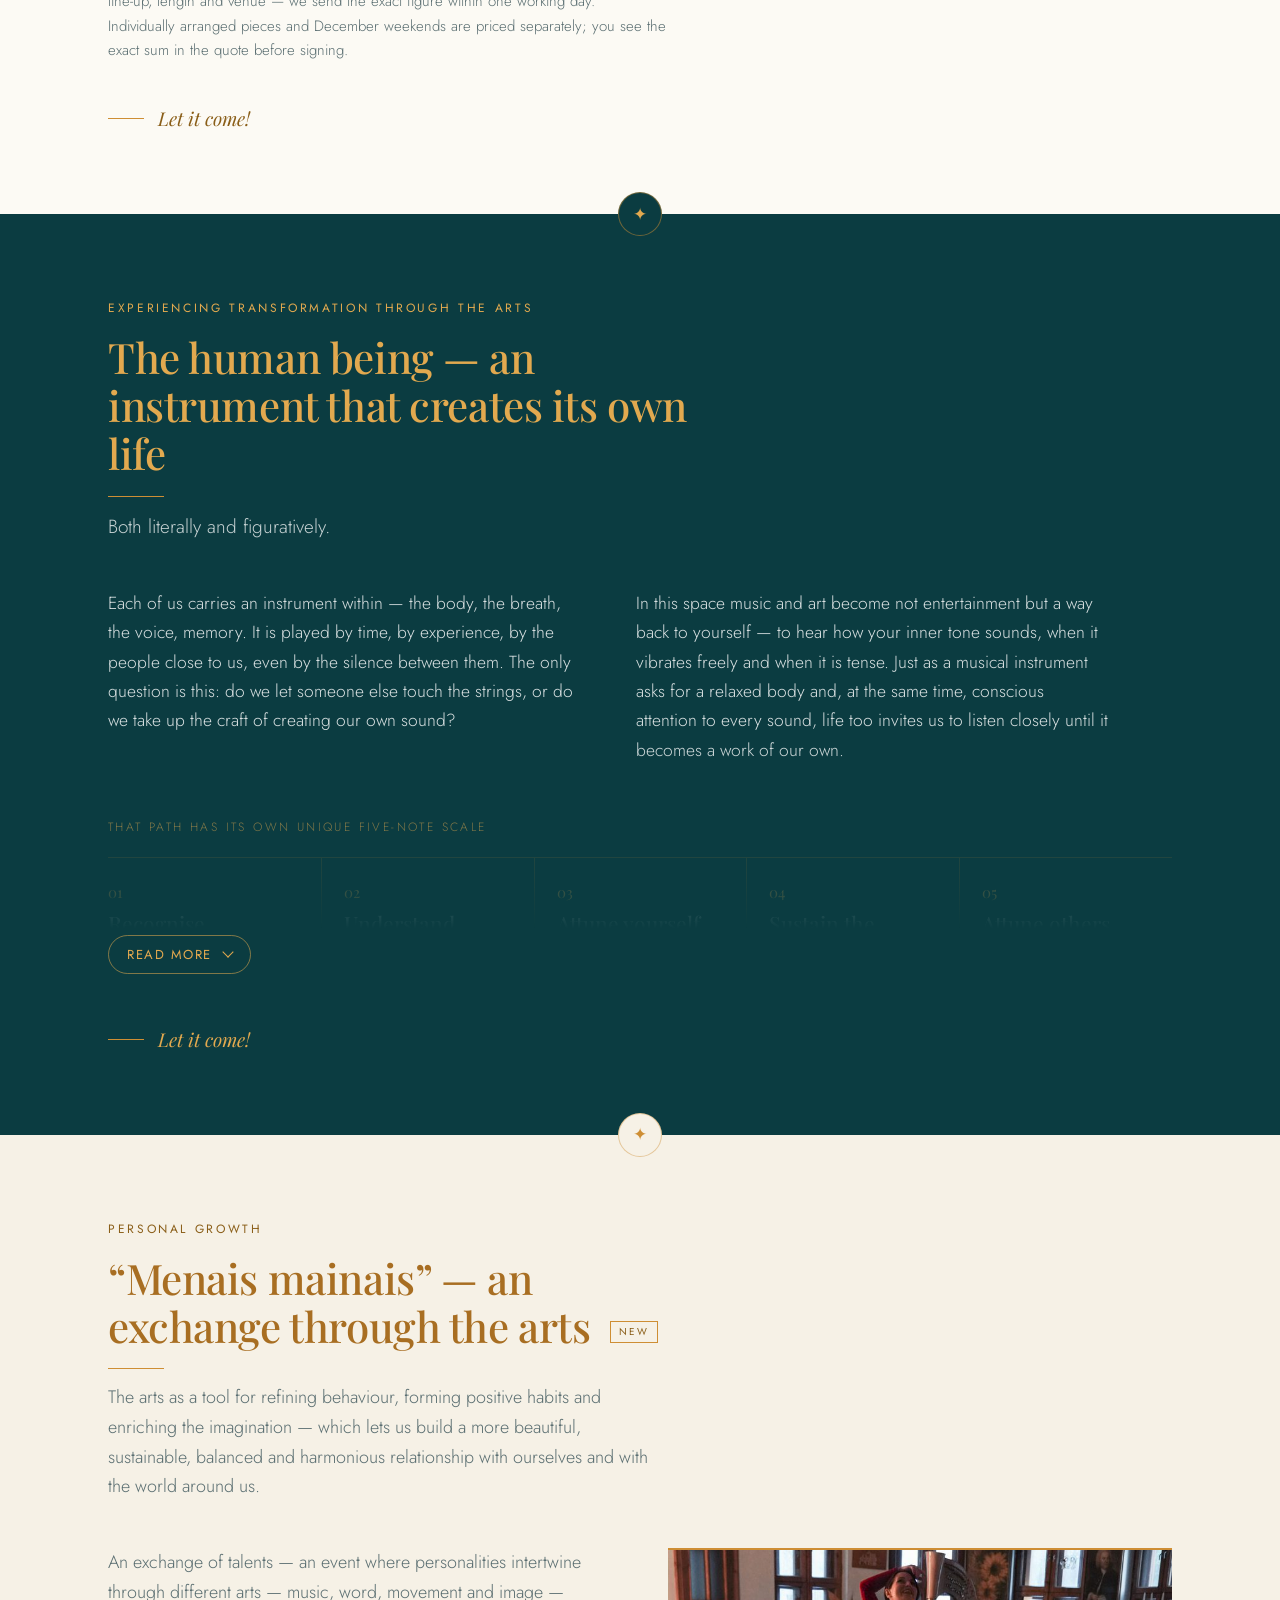
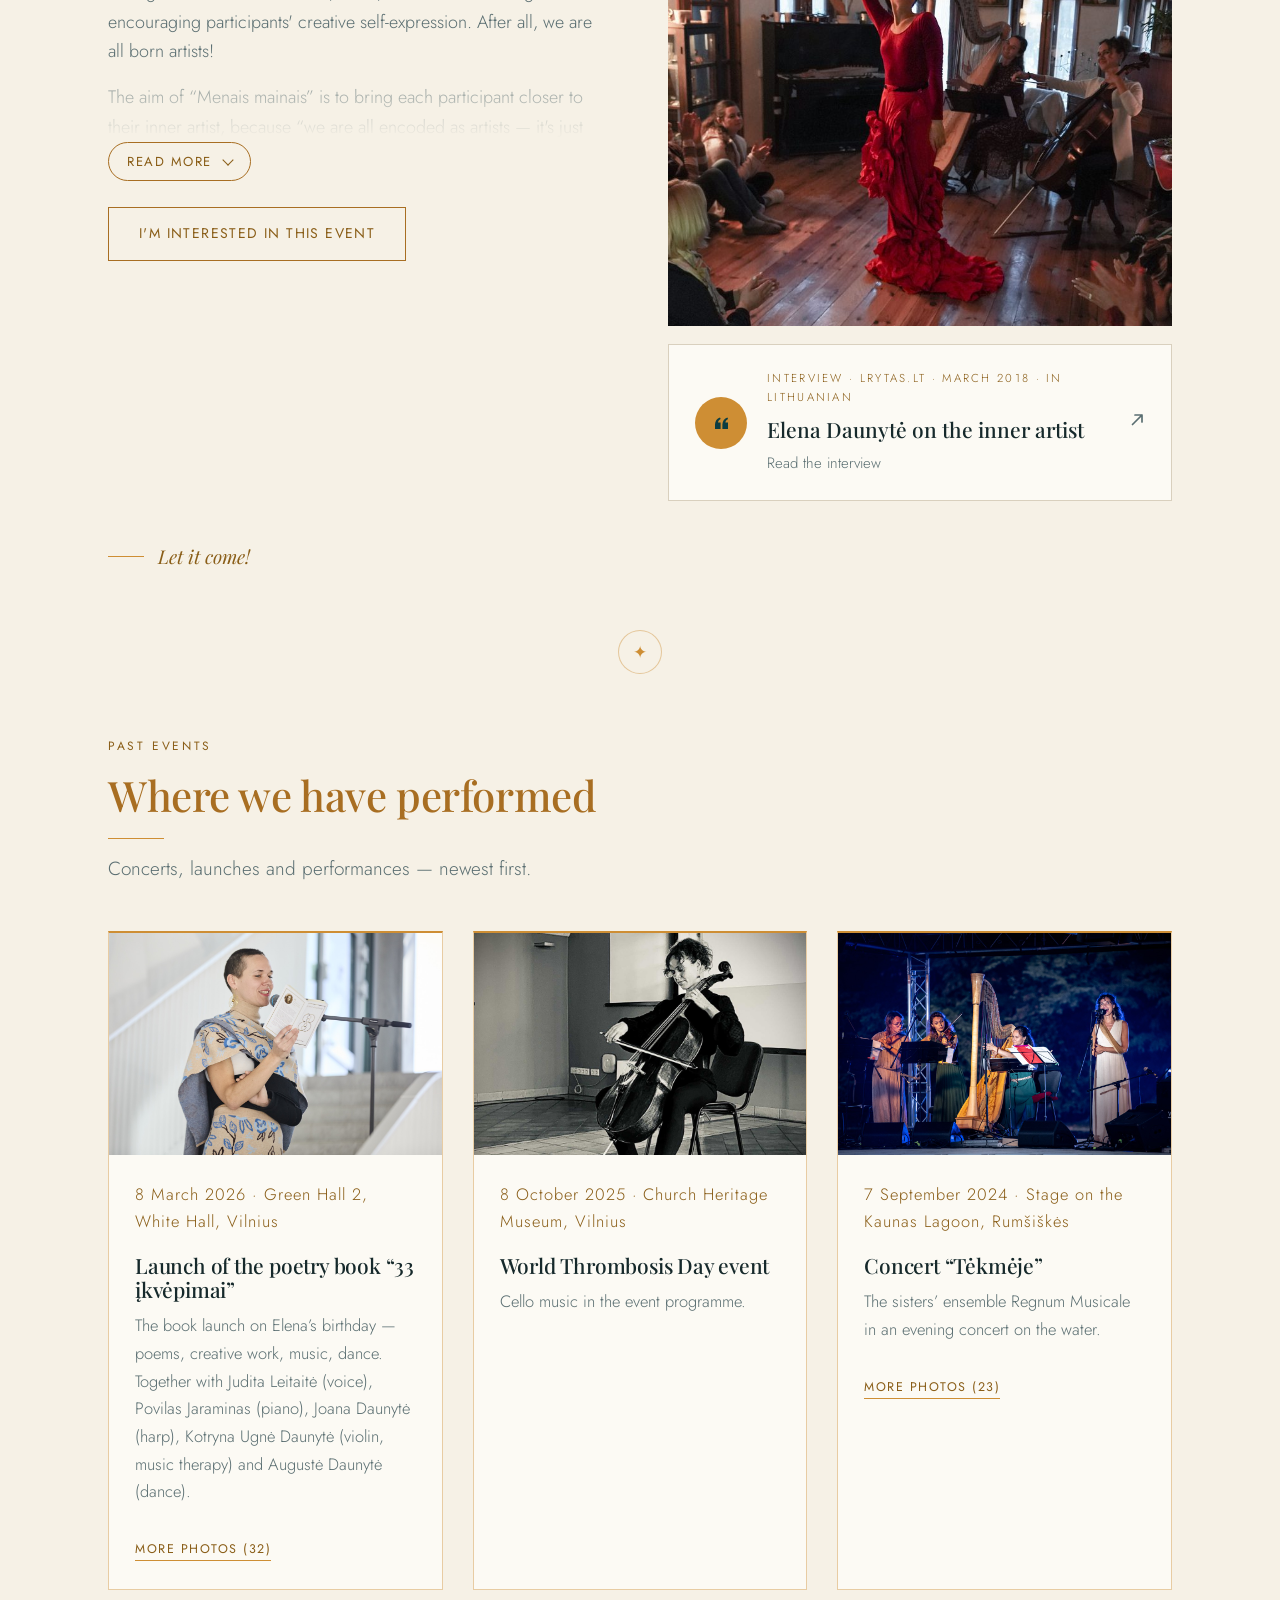
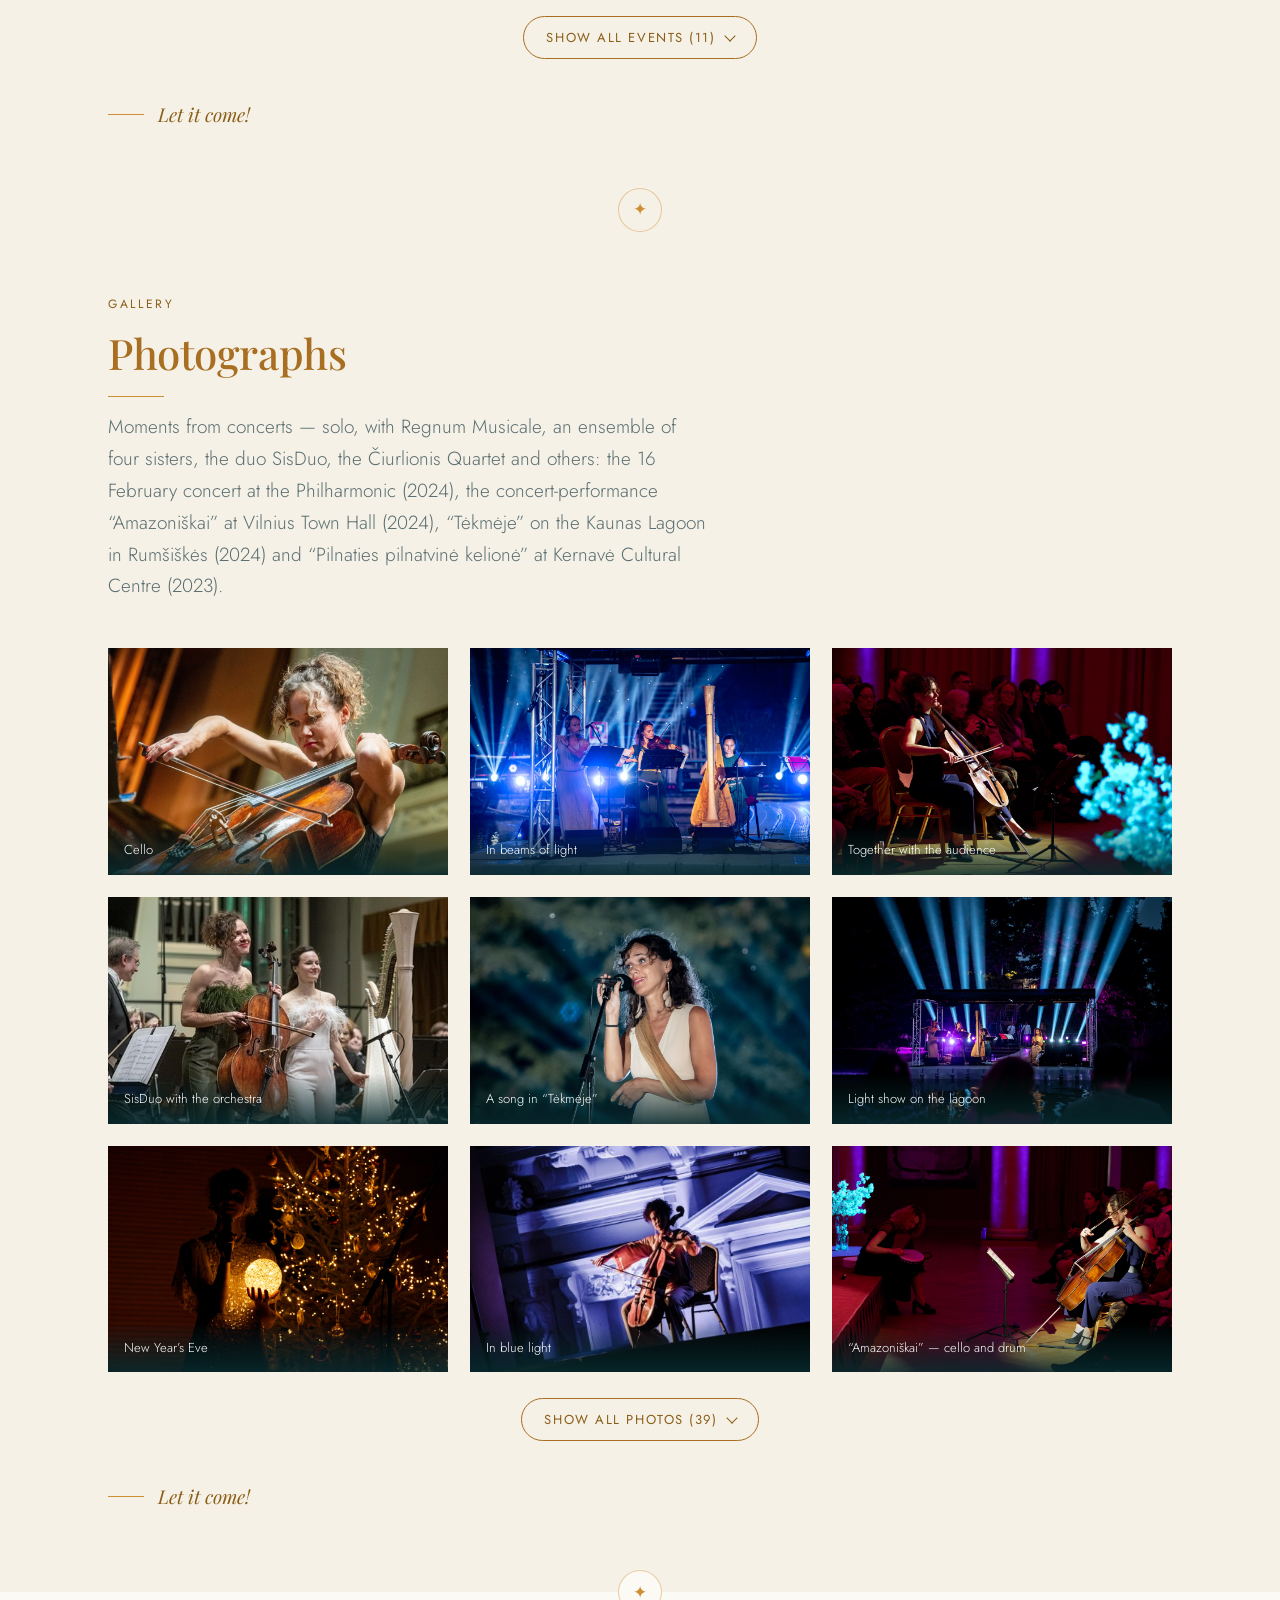
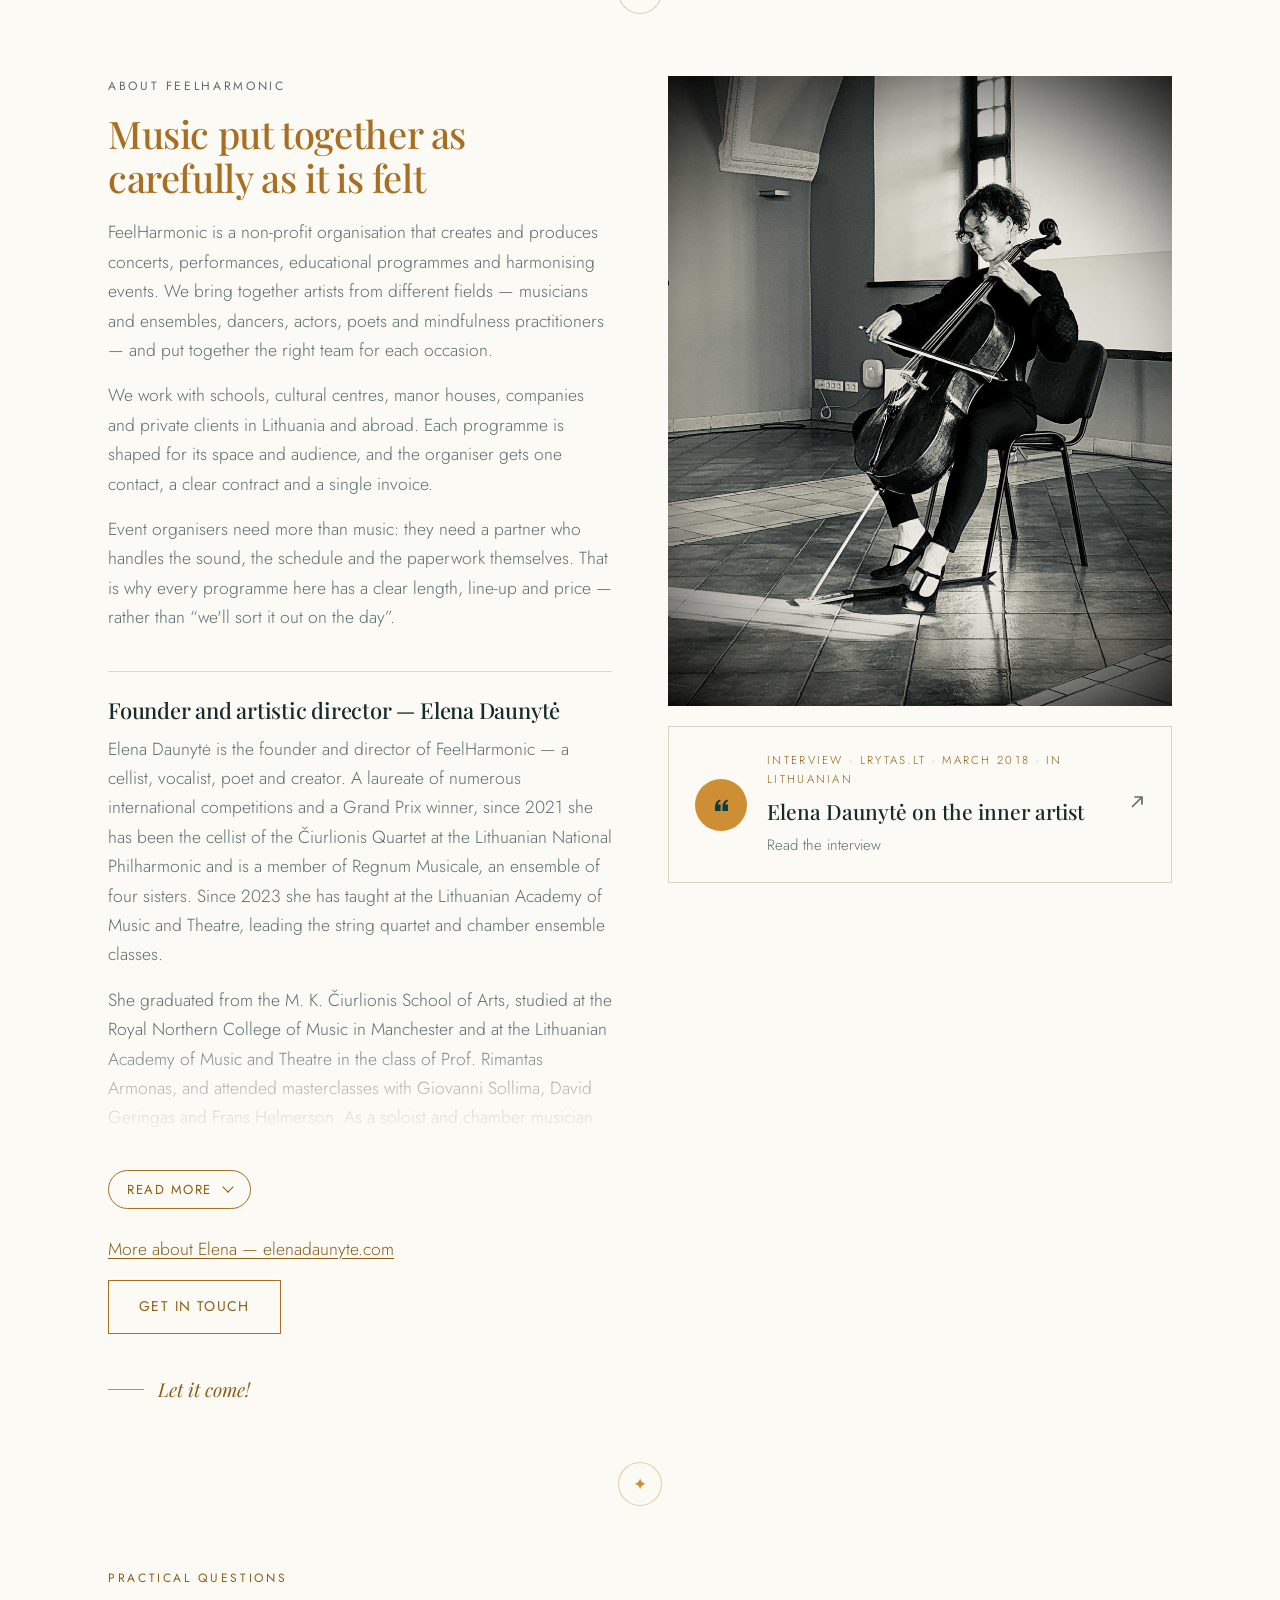
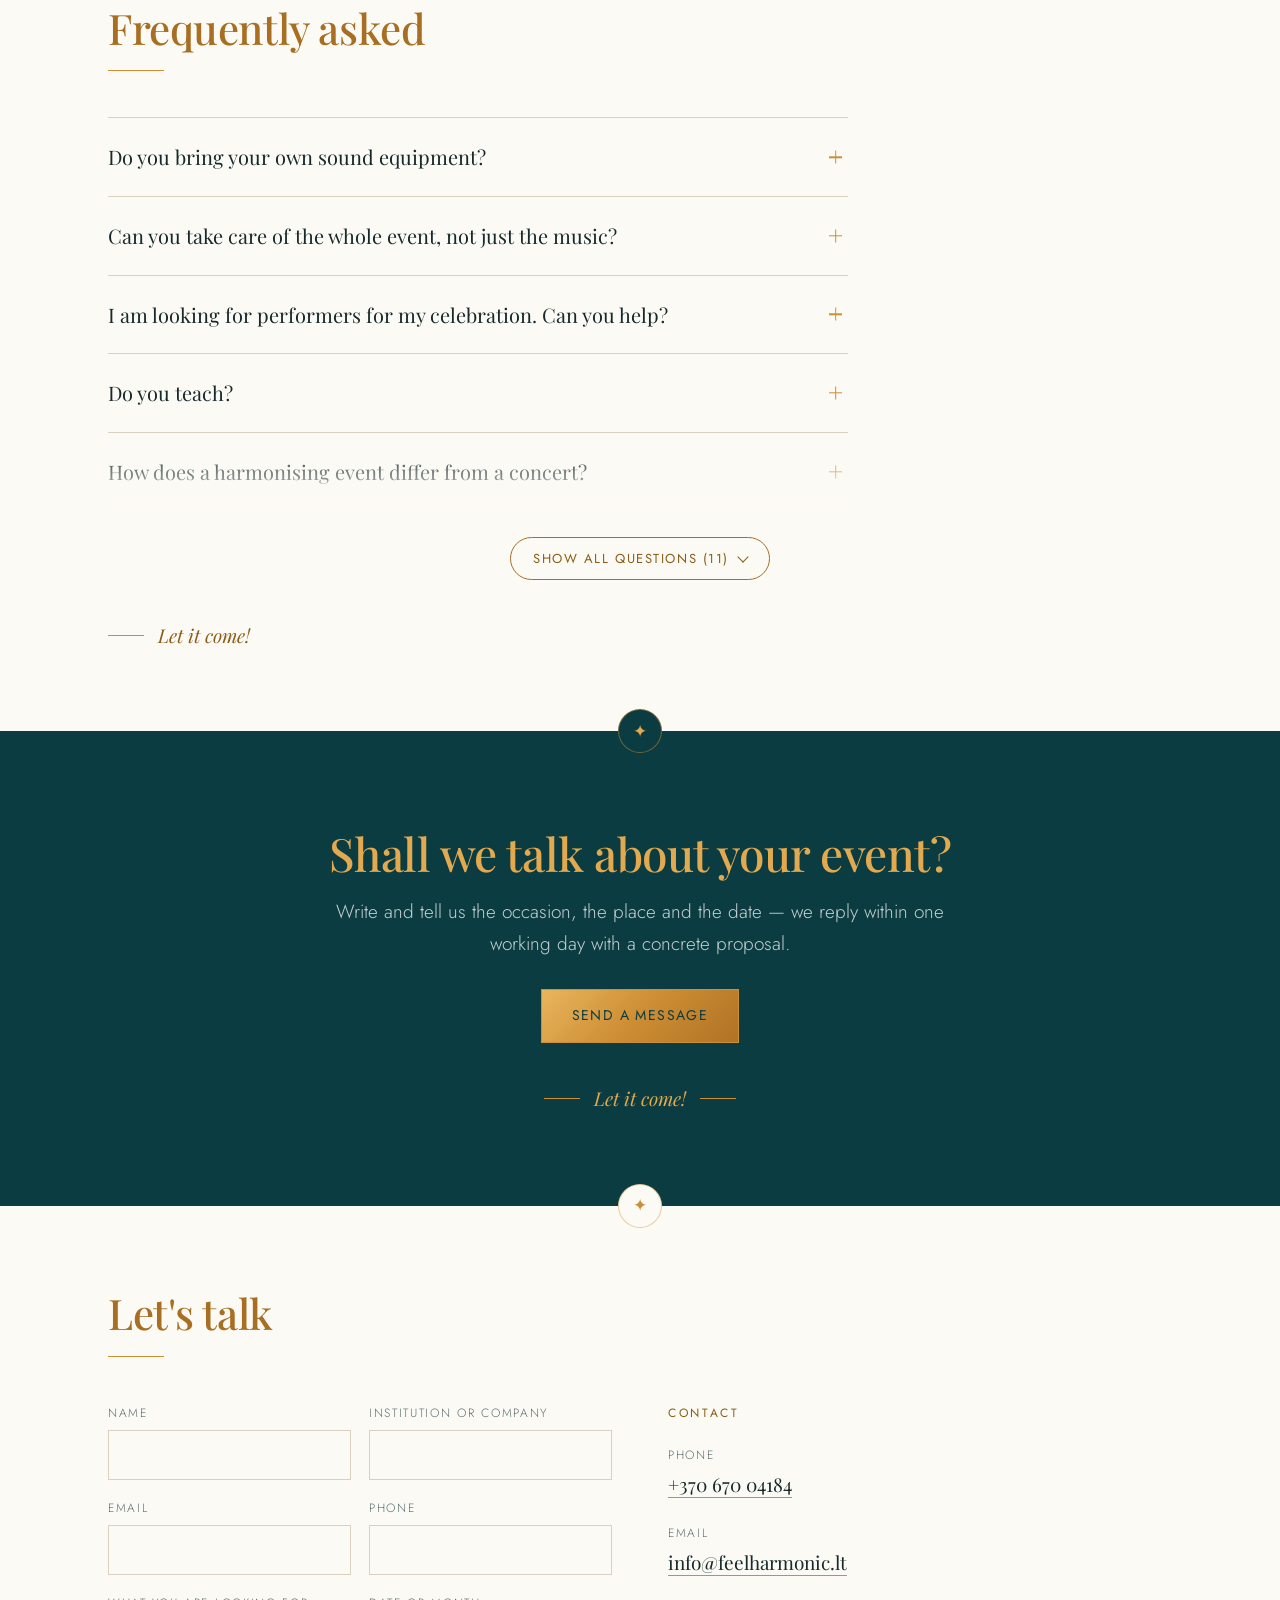
==== commit f718b639: "„ŠVIESOS KELIONĖ“ — pavadinimas didžiosiomis raidėmis Co-Authored-By: Claude Opus 5.5 <noreply@anthr" ====
--- a/en/index.html
+++ b/en/index.html
@@ -187,10 +187,10 @@
         <div class="ev-day"><b>30</b><span>December</span></div>
         <figure class="shot ev-poster" data-photo>
         <svg class="ph-empty" viewBox="0 0 100 100" aria-hidden="true"><use href="#mark"/></svg>
-        <img src="../assets/img/renginiai/sviesos-kelione-2026/plakatas.jpg" alt="“Šviesos kelionė” (A Journey of Light) — an interactive art performance" data-optional data-lb data-lb-meta="Poster of “Šviesos kelionė” (A Journey of Light) · LOFTAS Art Factory · 30 December 2026">
+        <img src="../assets/img/renginiai/sviesos-kelione-2026/plakatas.jpg" alt="“ŠVIESOS KELIONĖ” (A Journey of Light) — an interactive art performance" data-optional data-lb data-lb-meta="Poster of “ŠVIESOS KELIONĖ” (A Journey of Light) · LOFTAS Art Factory · 30 December 2026">
       </figure>
         <div class="ev-tx">
-          <h3>“Šviesos kelionė” (A Journey of Light) — an interactive art performance</h3>
+          <h3>“ŠVIESOS KELIONĖ” (A Journey of Light) — an interactive art performance</h3>
           <p class="ev-meta">30 December 2026, 19:00 · LOFTAS Art Factory, Švitrigailos g. 29, Vilnius</p>
           <p>An interactive art performance where live music, poetry, light, movement and togetherness come together. An invitation to pause at the end of the year, turn inwards and experience art not only as a spectator but as part of the creative act – letting go of what is no longer needed and making room for a new beginning. Performed by the Daunytė sisters – REGNUM TRIO. Early-bird ticket – 25 EUR.</p>
           <a class="btn solid" href="https://tickets.paysera.com/lt-LT/event/sviesos-kelione" target="_blank" rel="noopener">Buy tickets</a>
@@ -1434,7 +1434,7 @@
     },
     {
       "@type": "Event",
-      "name": "“Šviesos kelionė” (A Journey of Light) — an interactive art performance",
+      "name": "“ŠVIESOS KELIONĖ” (A Journey of Light) — an interactive art performance",
       "description": "An interactive art performance where live music, poetry, light, movement and togetherness come together. An invitation to pause at the end of the year, turn inwards and experience art not only as a spectator but as part of the creative act – letting go of what is no longer needed and making room for a new beginning. Performed by the Daunytė sisters – REGNUM TRIO. Early-bird ticket – 25 EUR.",
       "inLanguage": "en",
       "image": "https://www.feelharmonic.lt/assets/img/renginiai/sviesos-kelione-2026/plakatas.jpg",
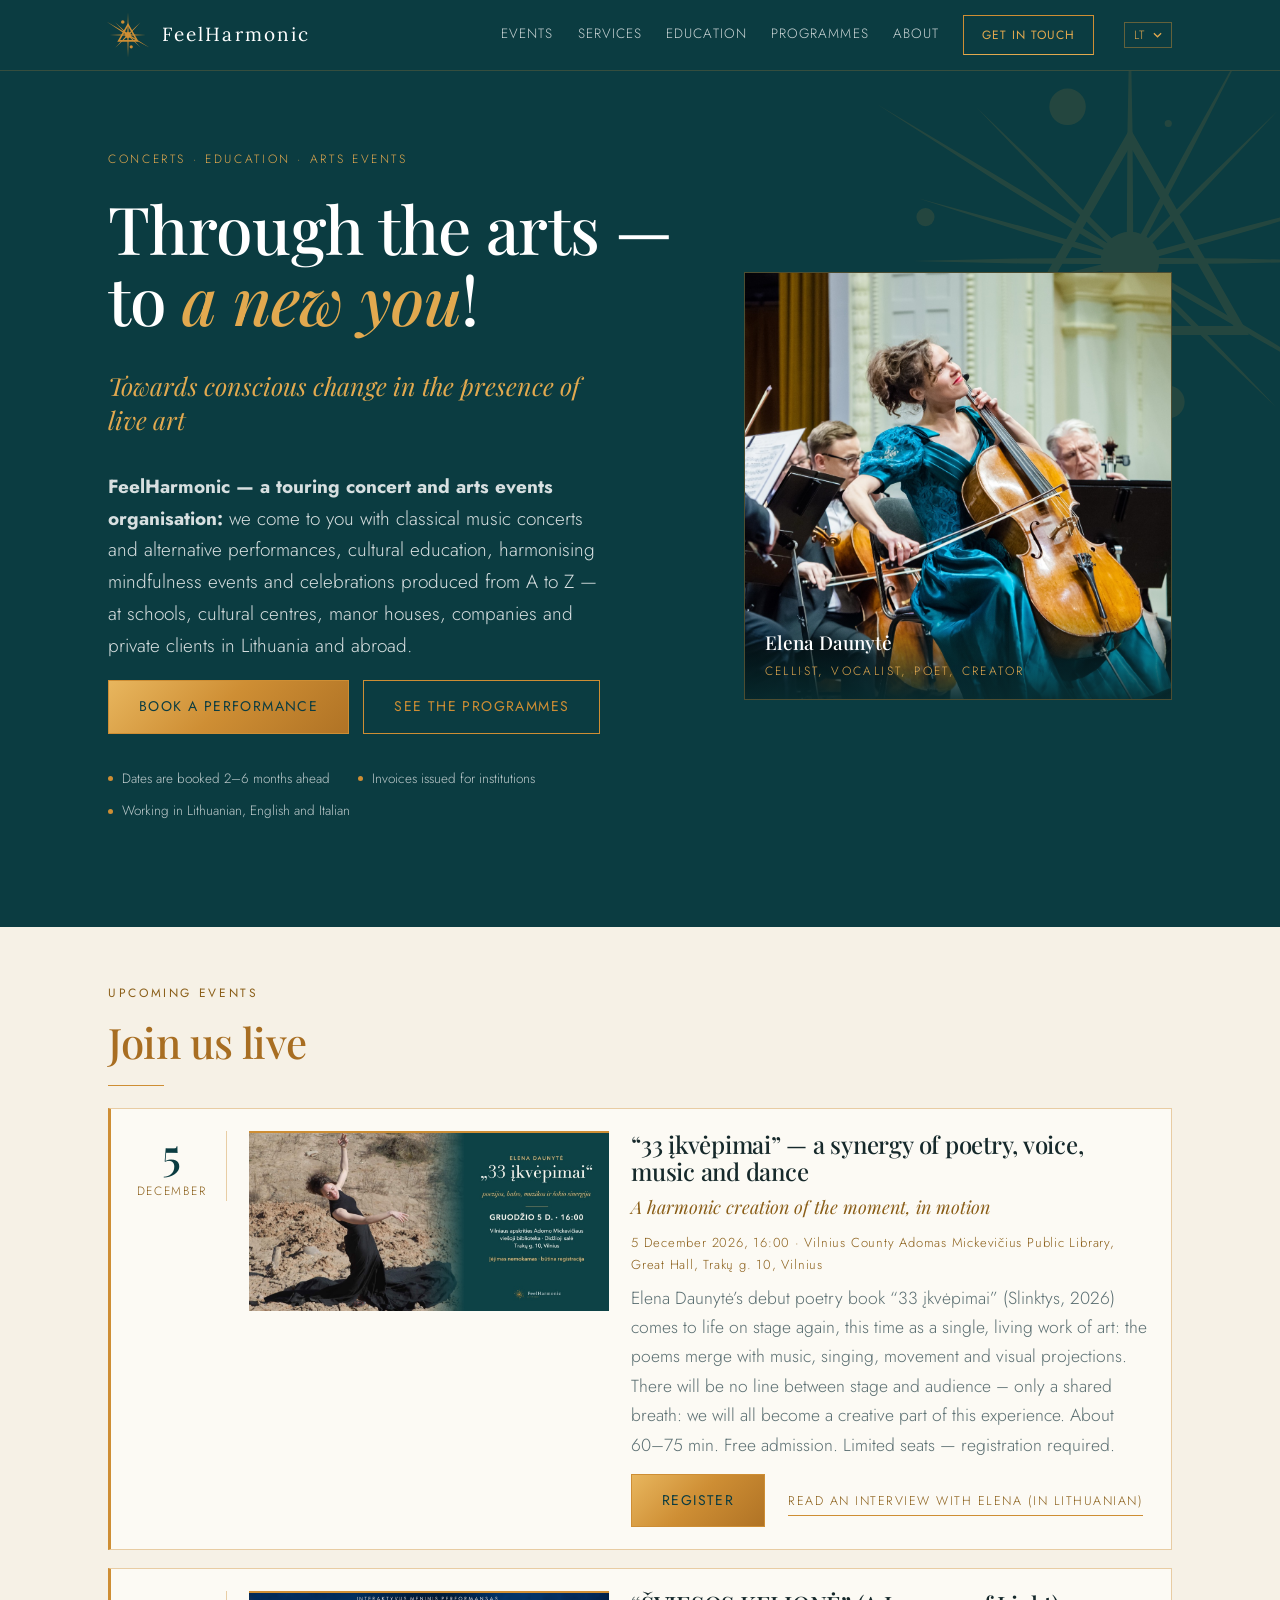
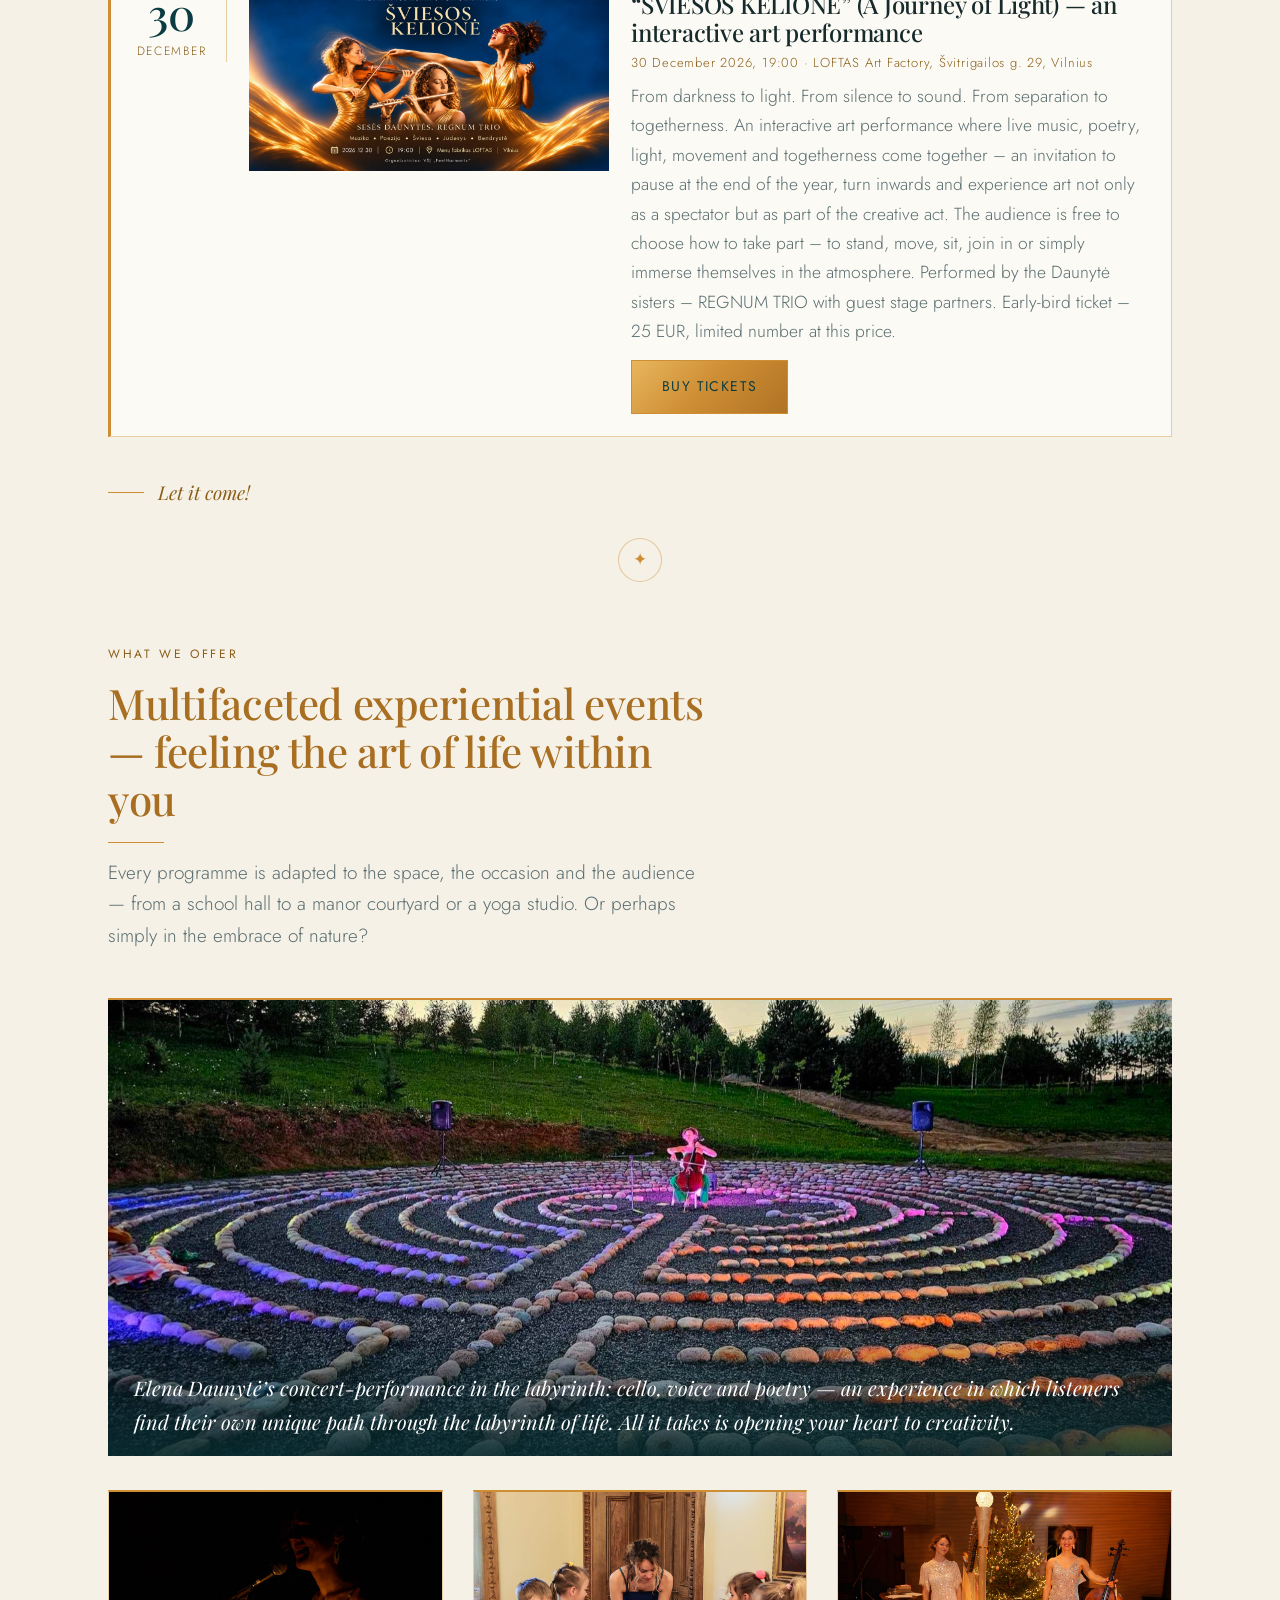
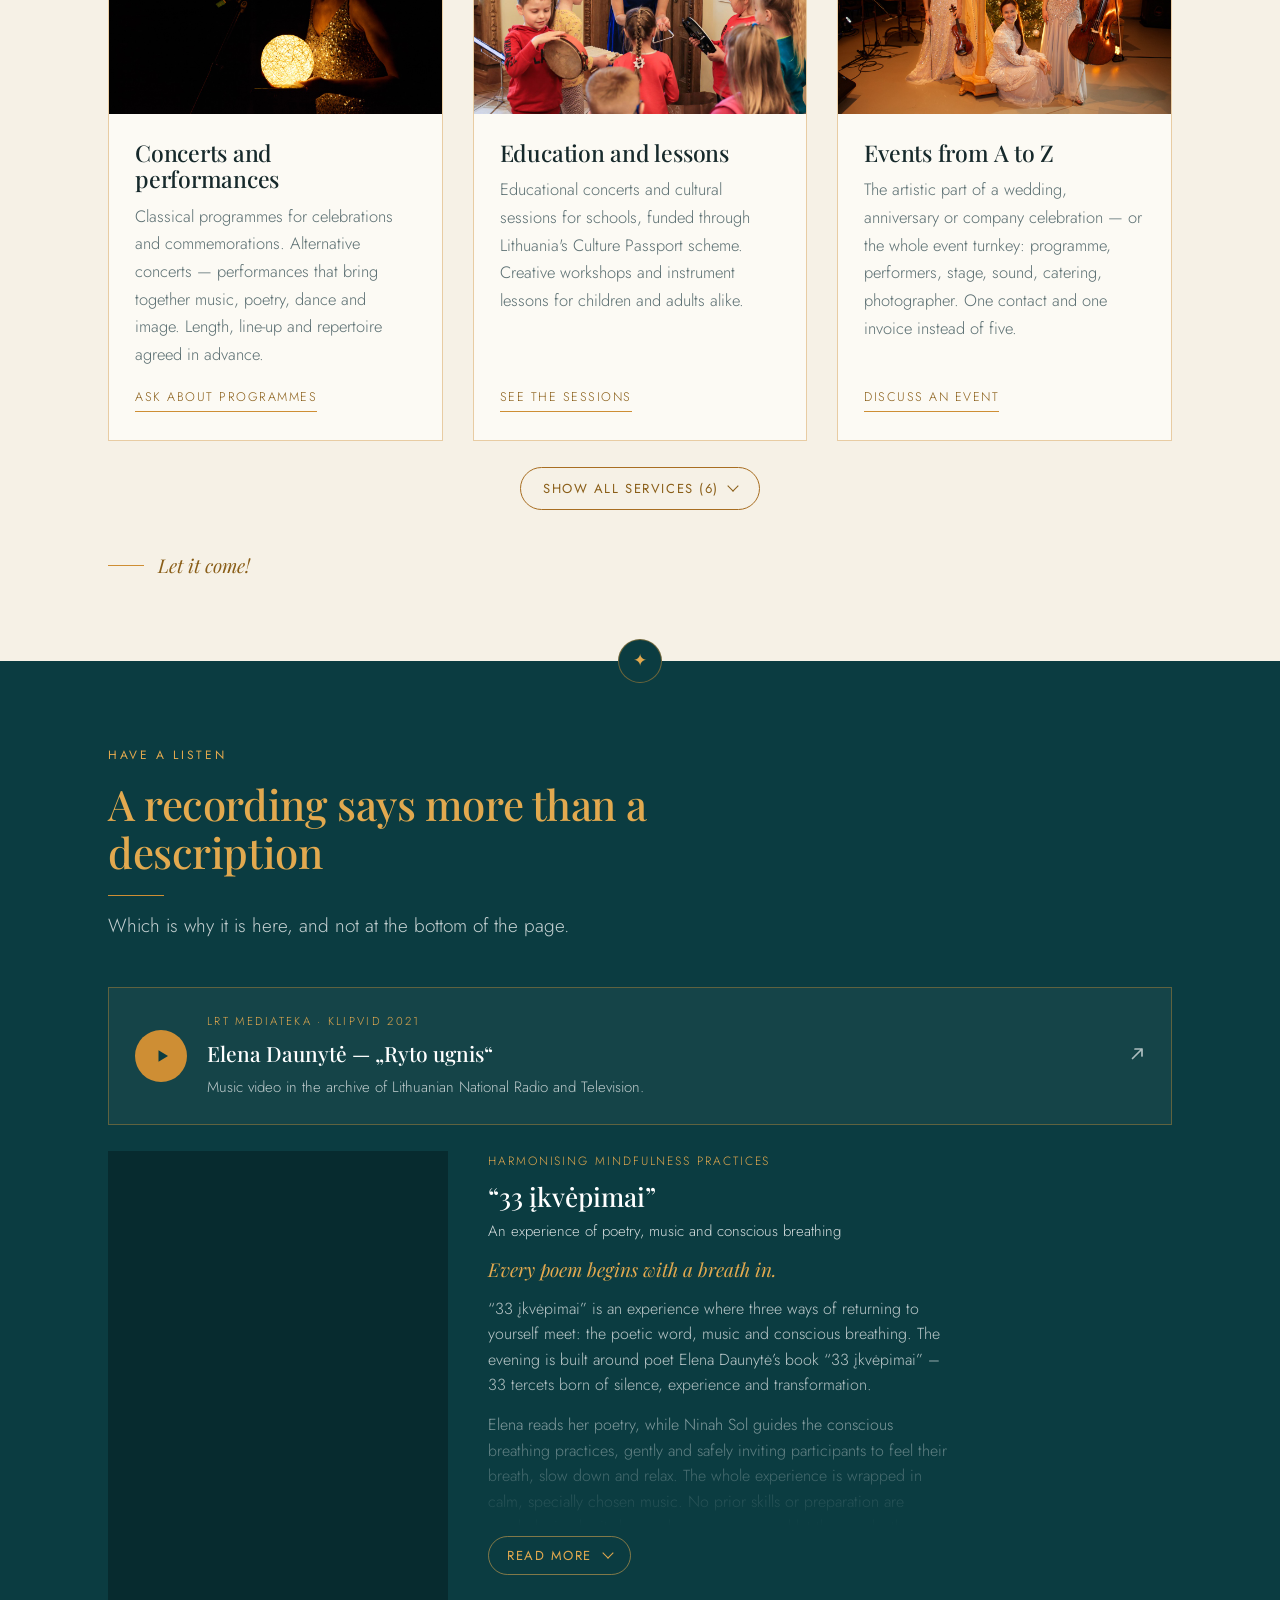
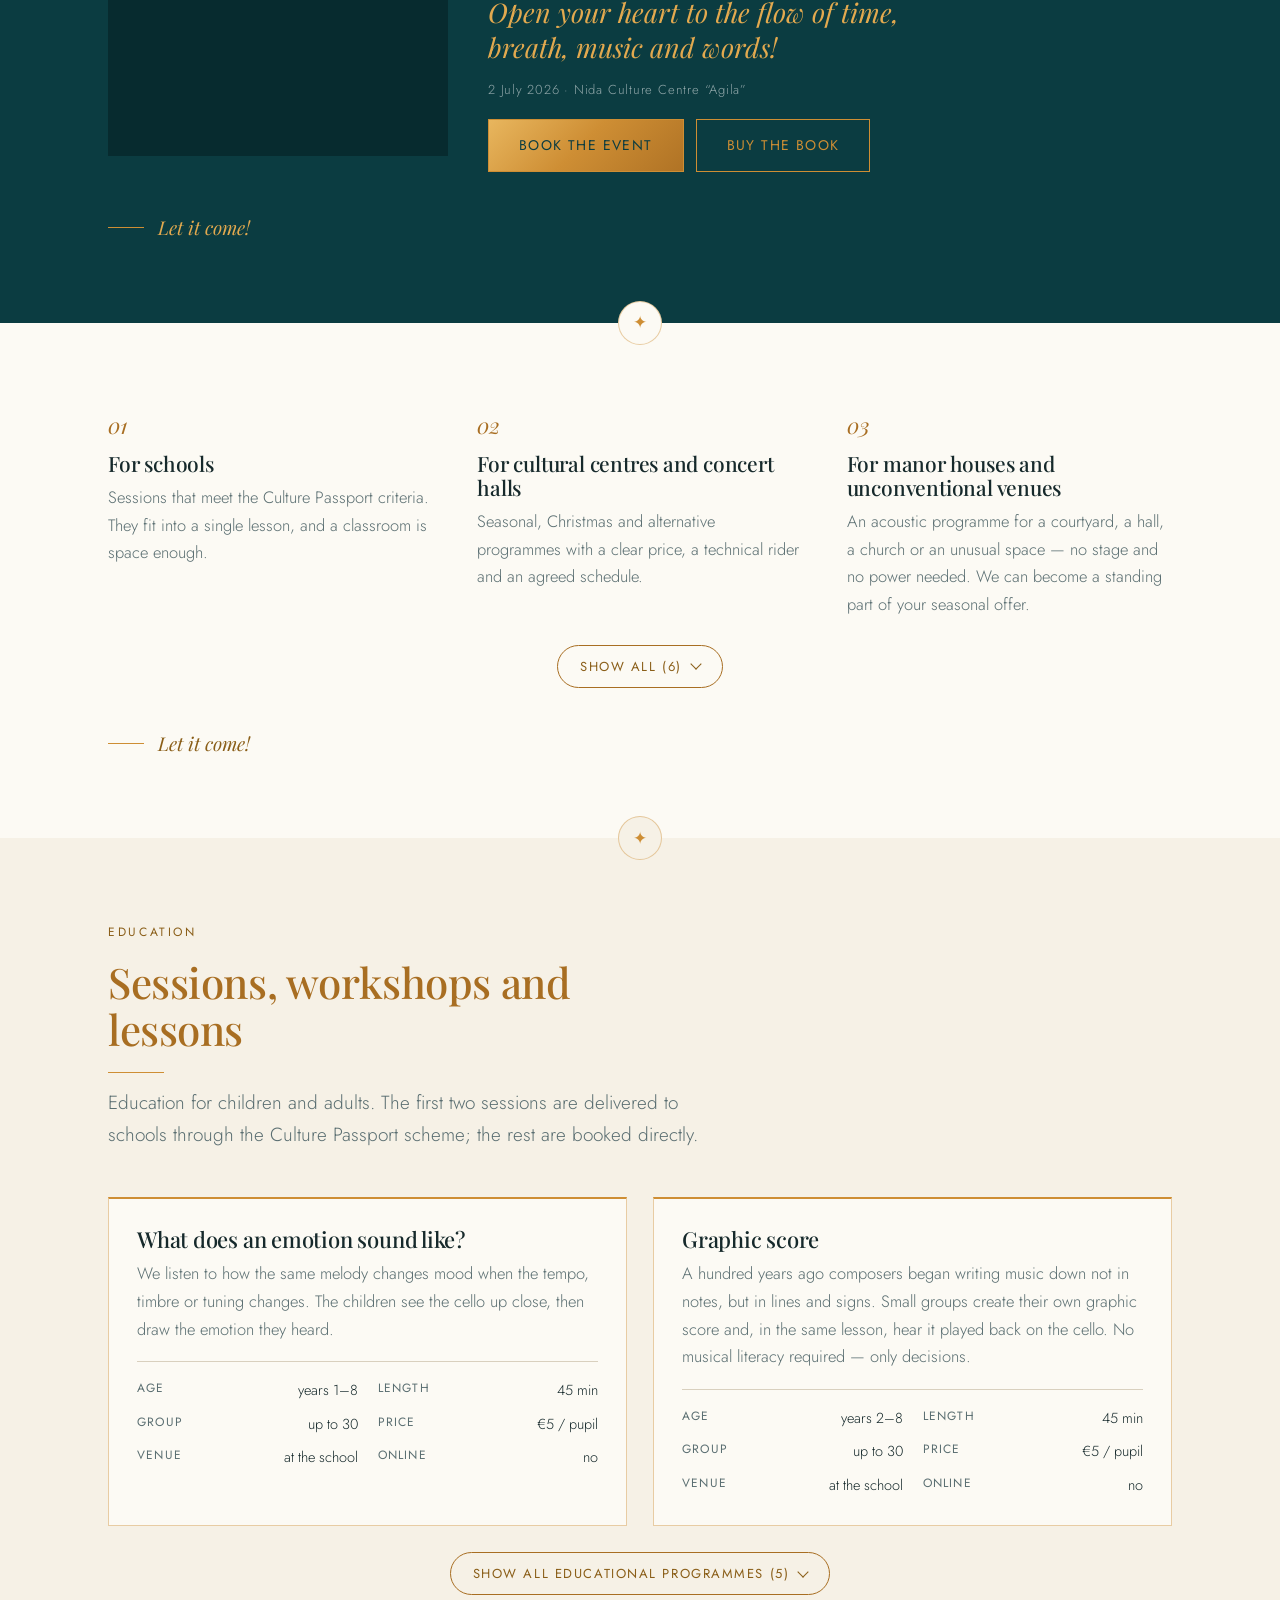
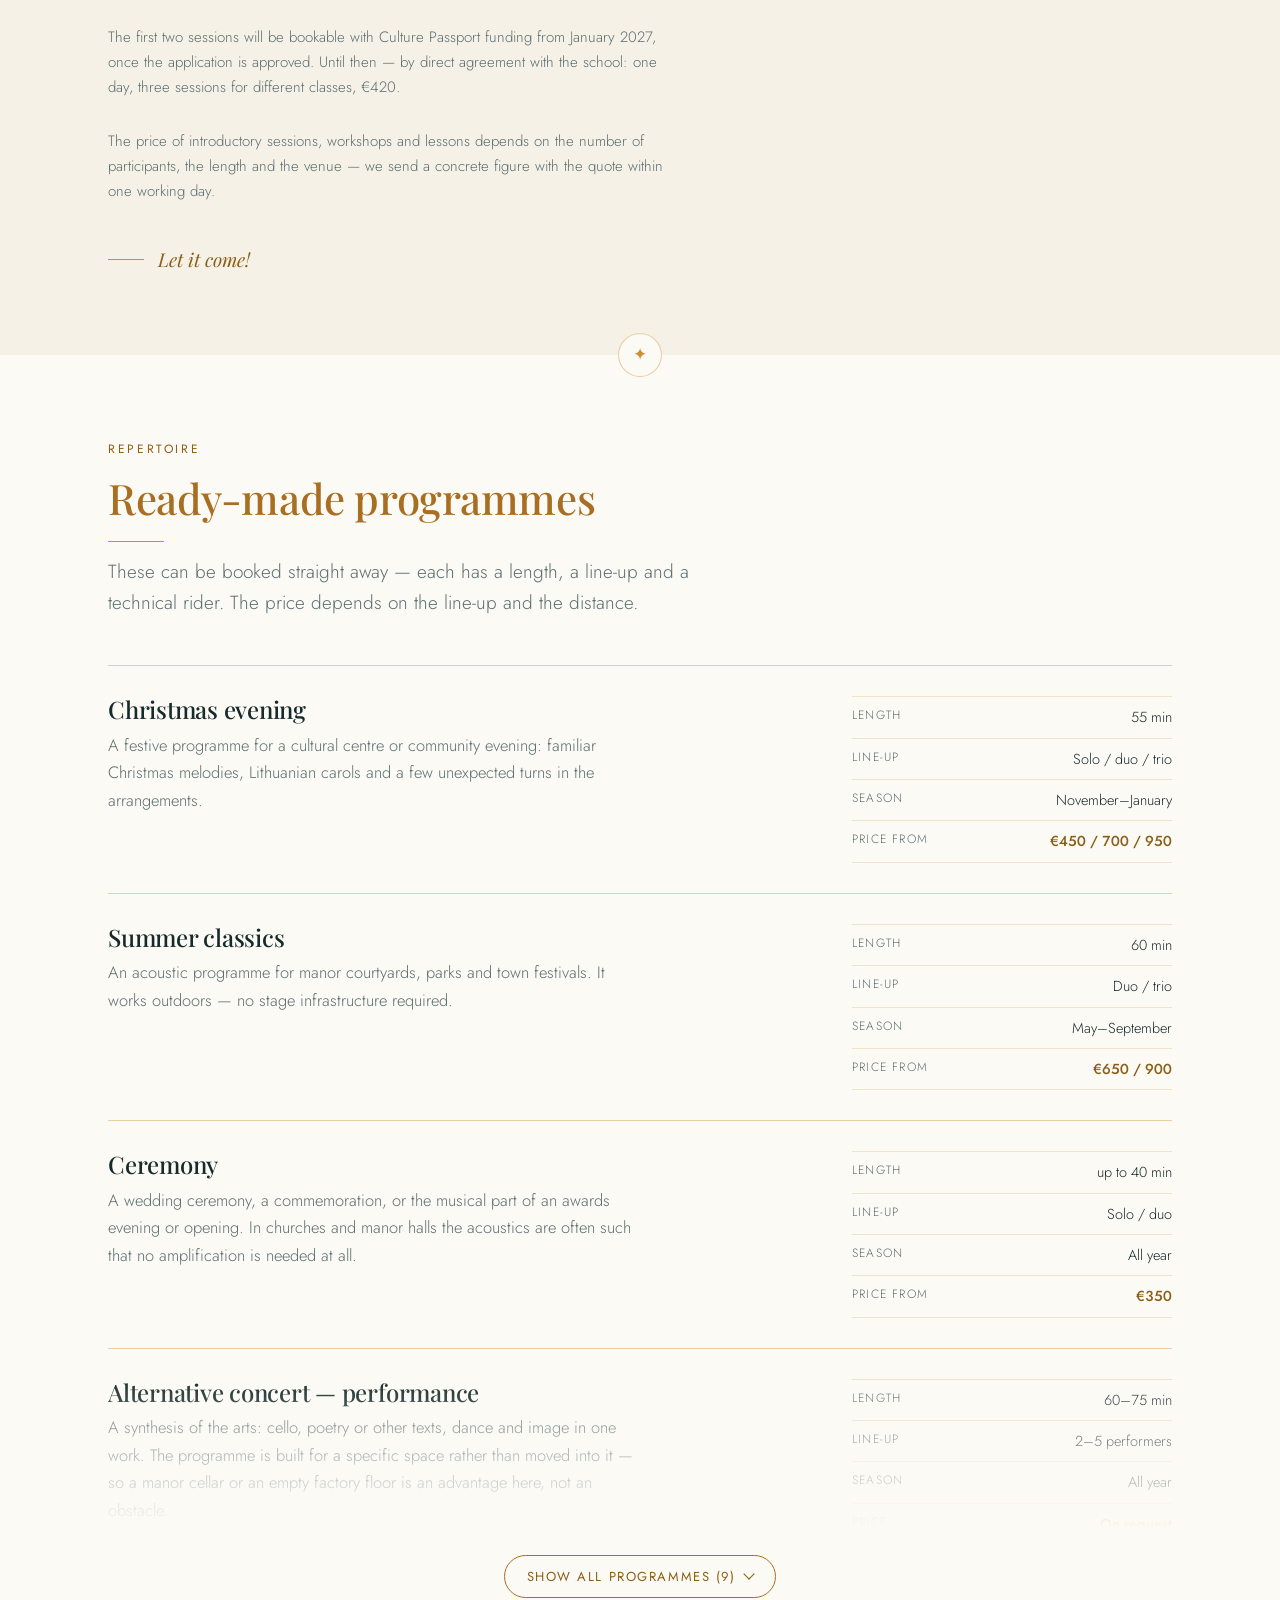
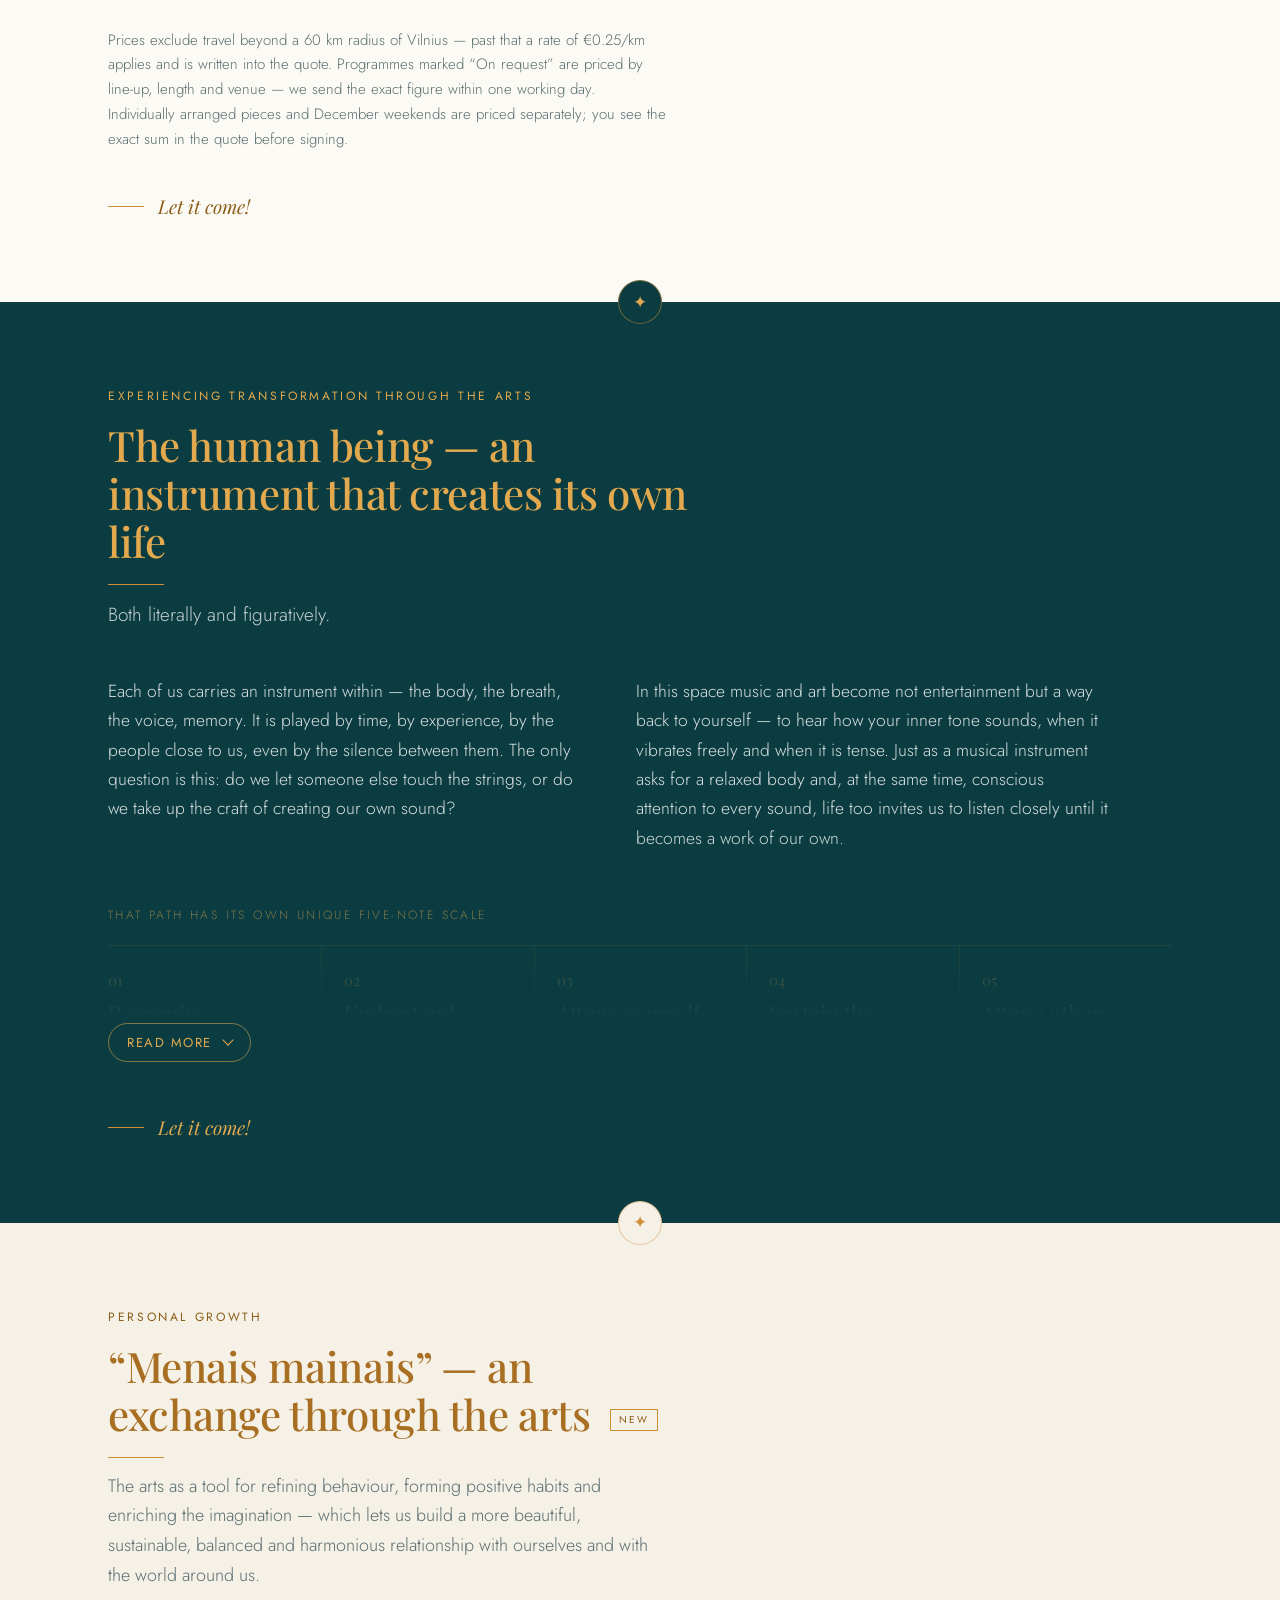
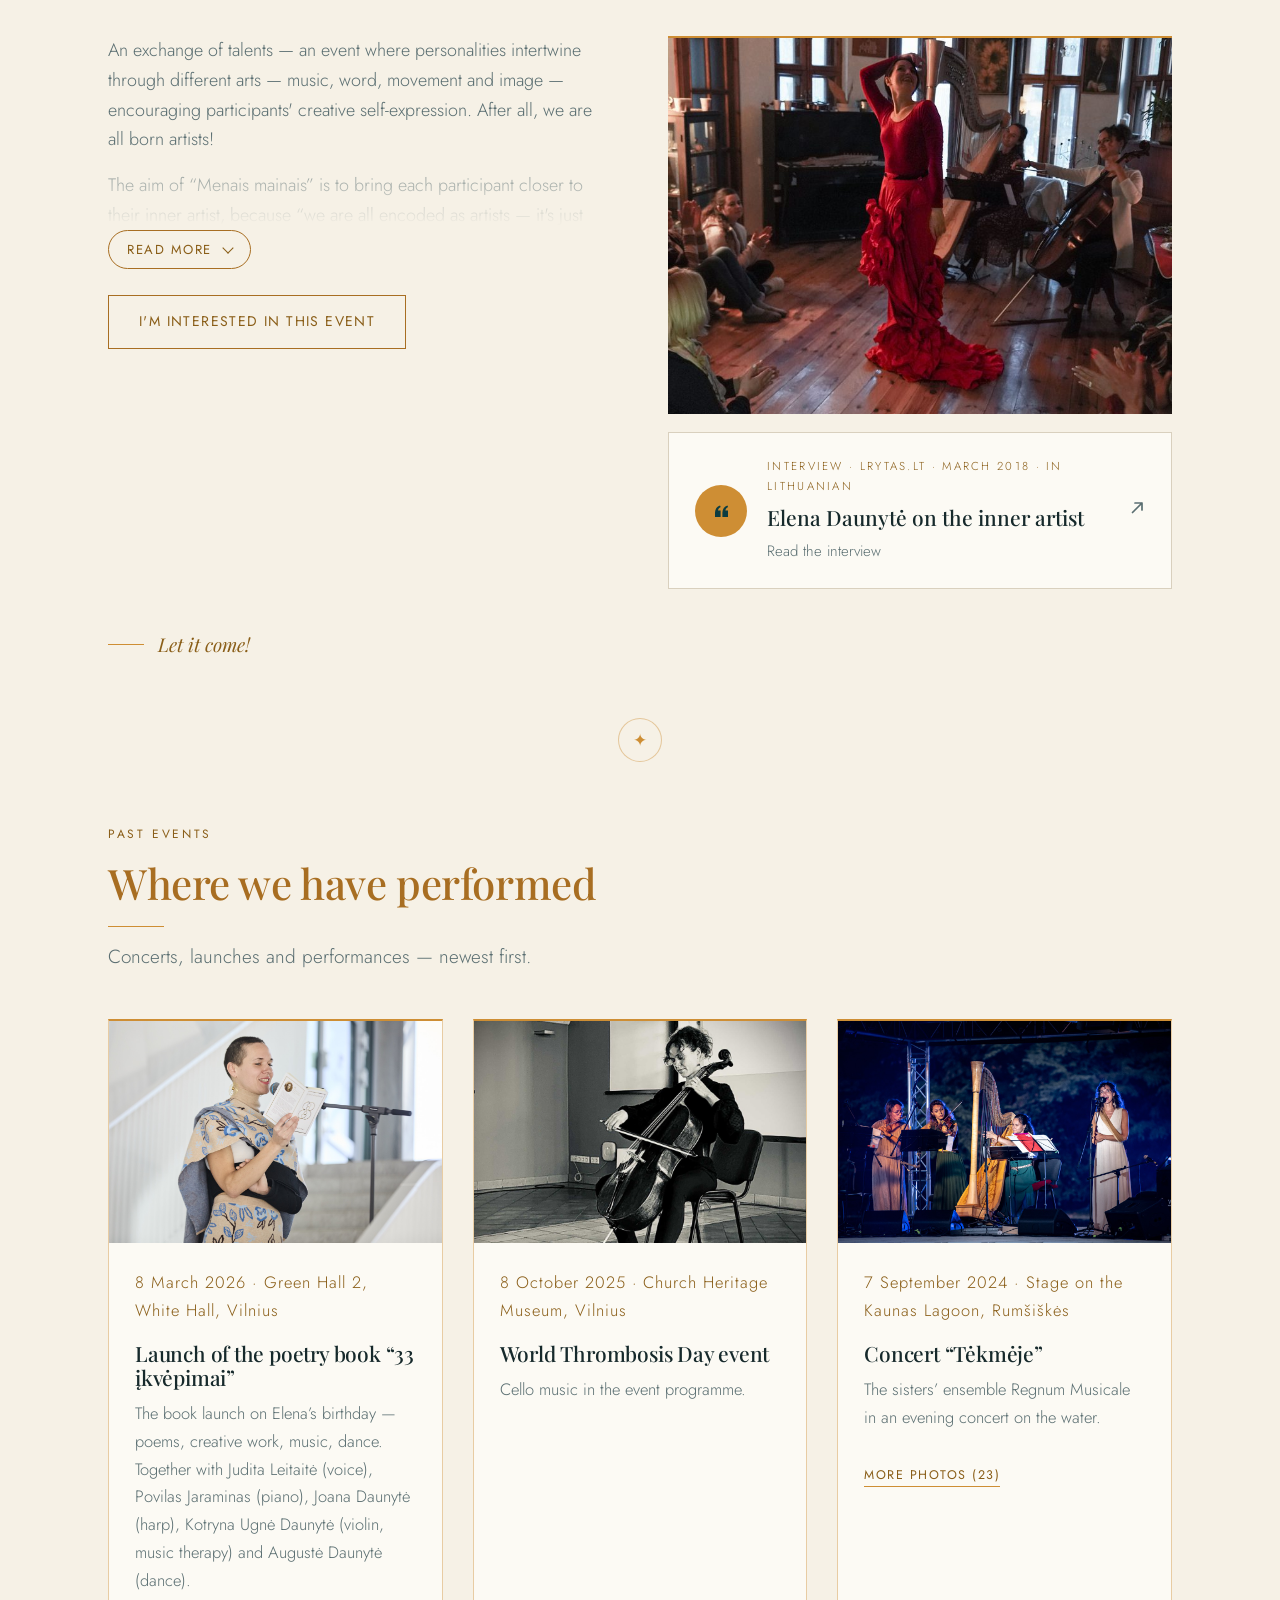
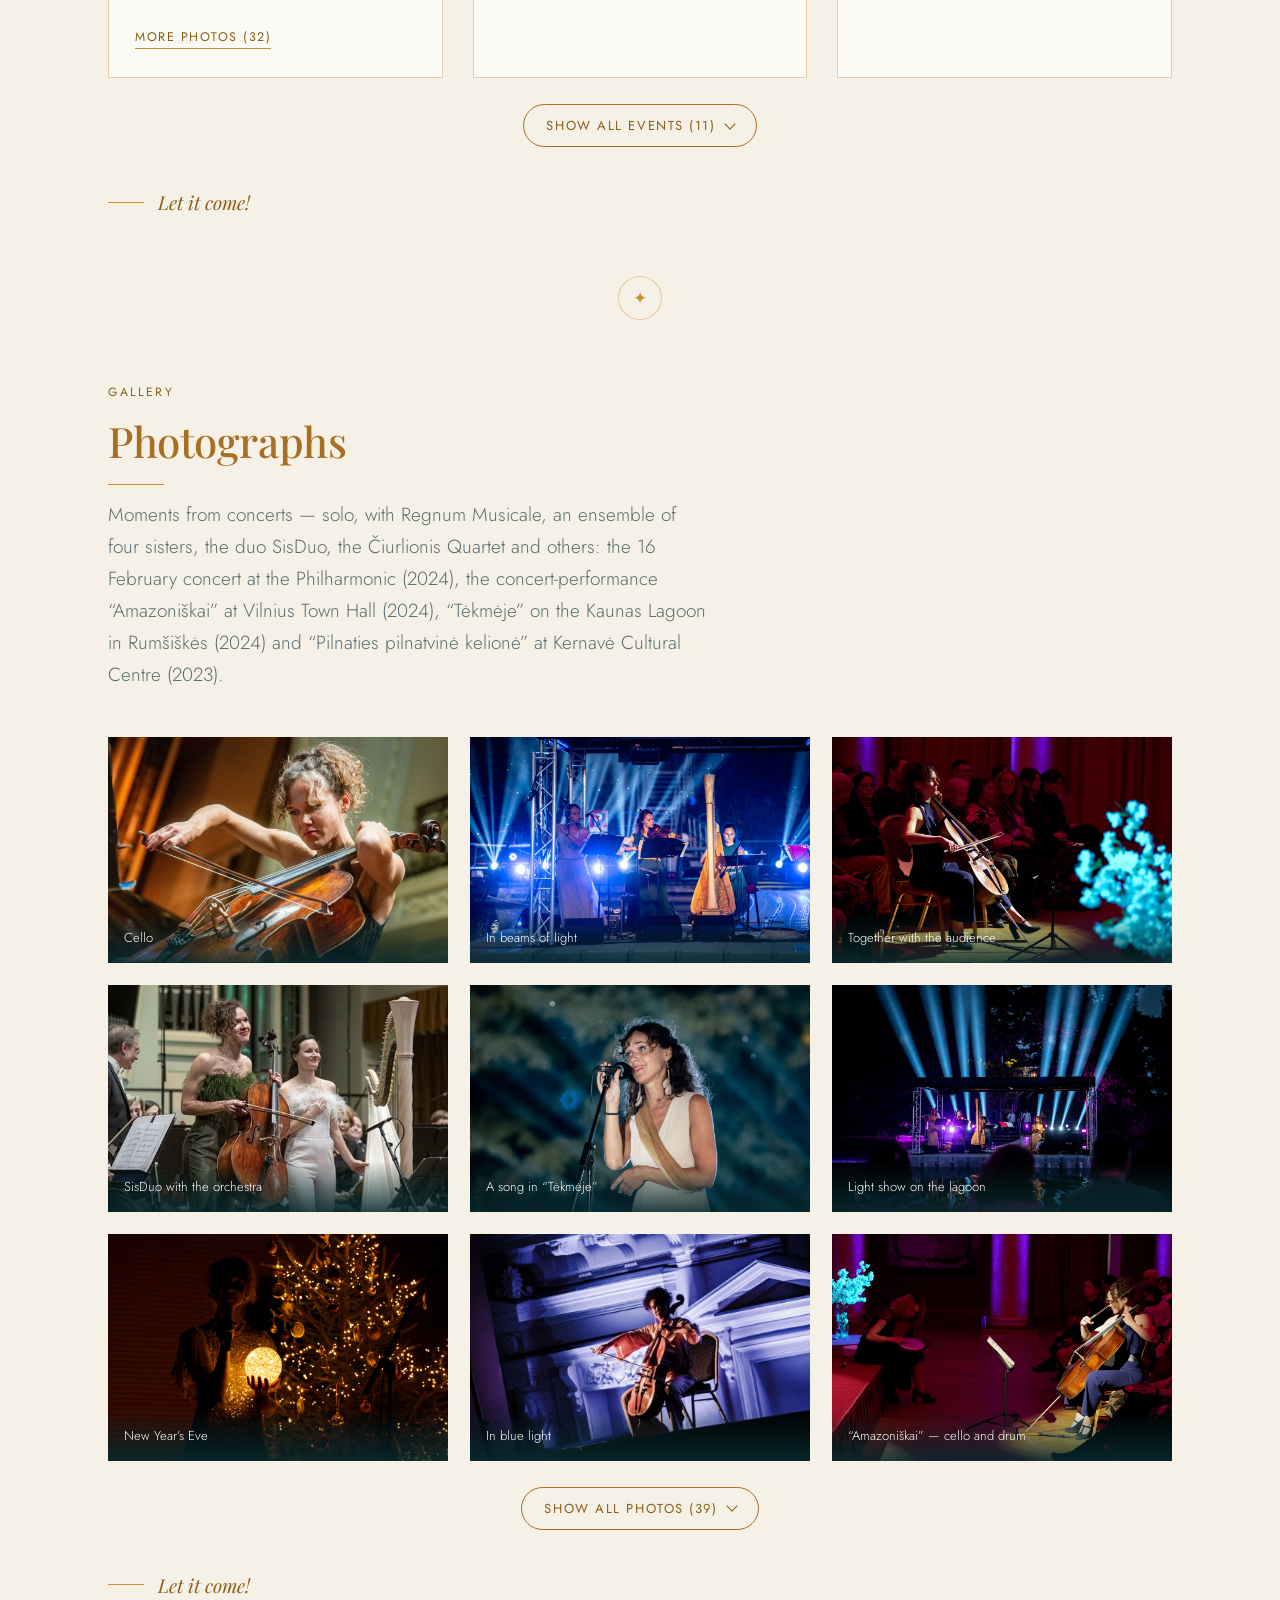
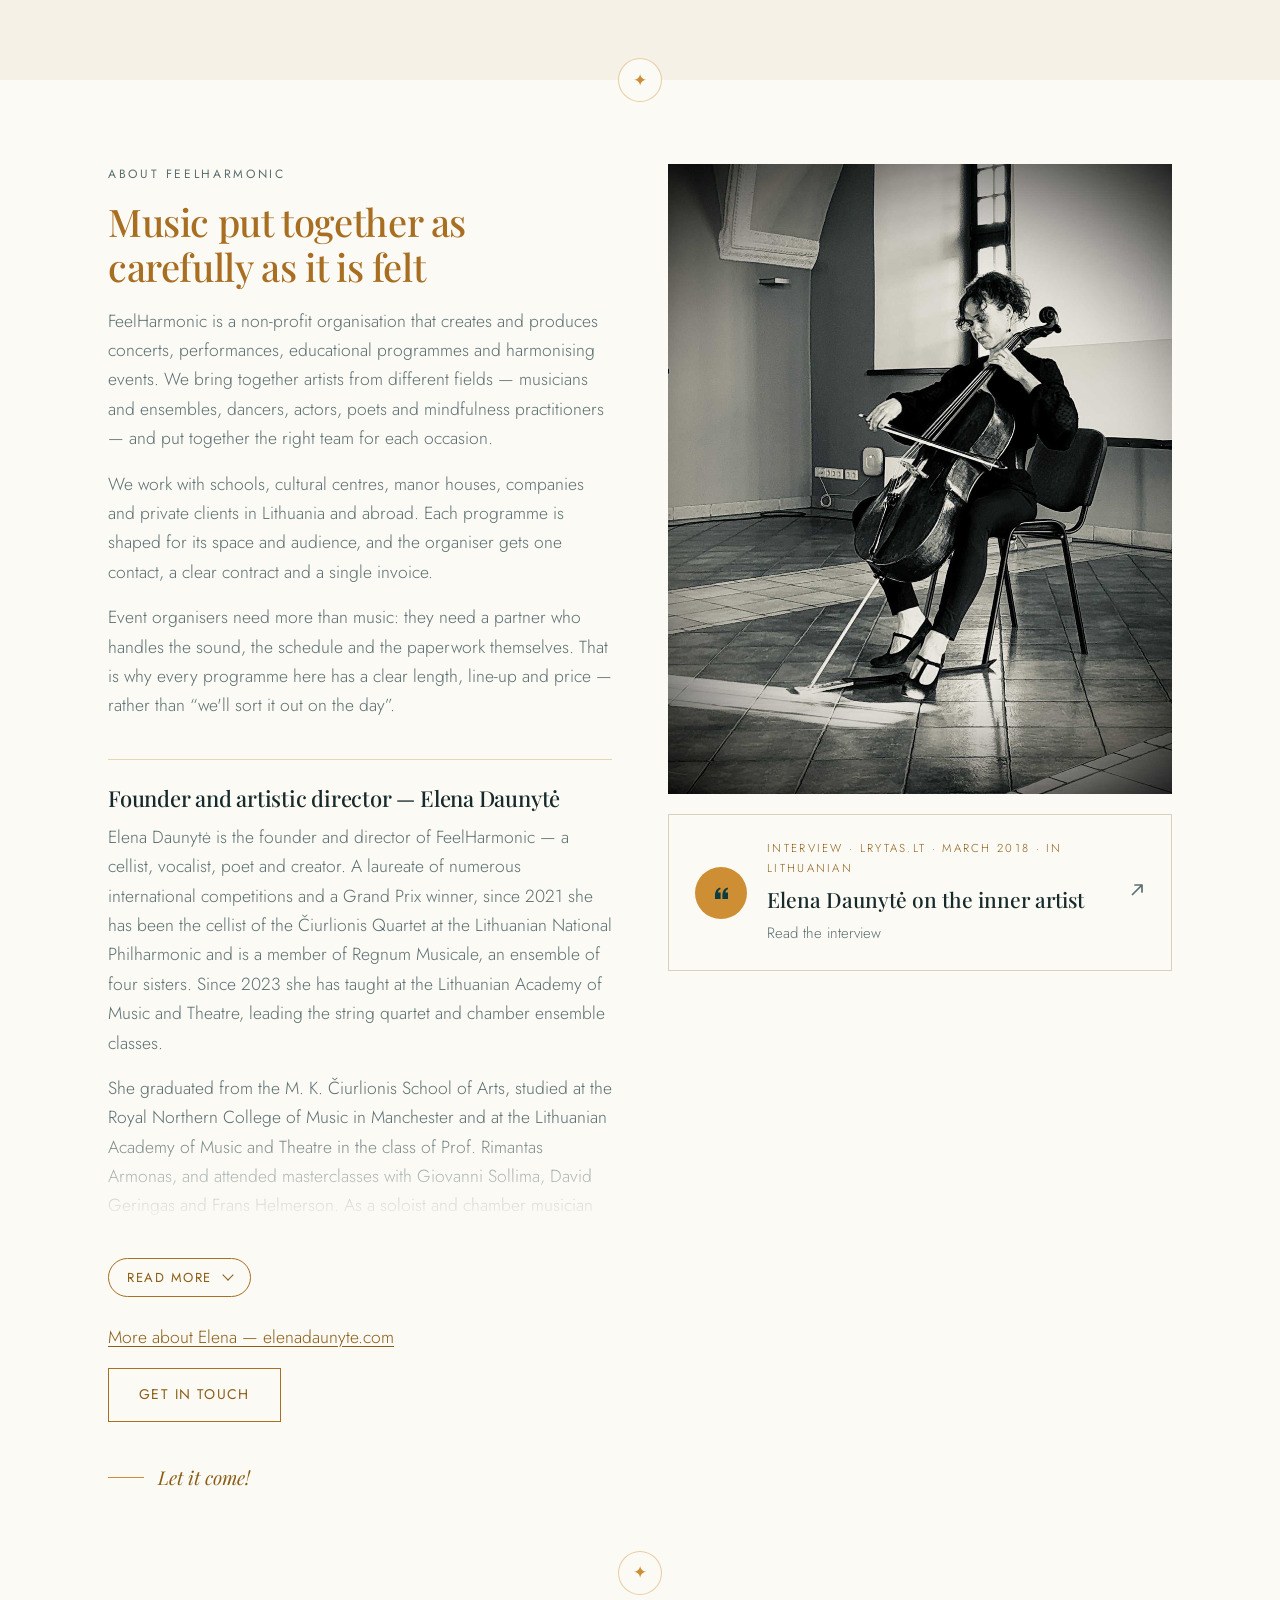
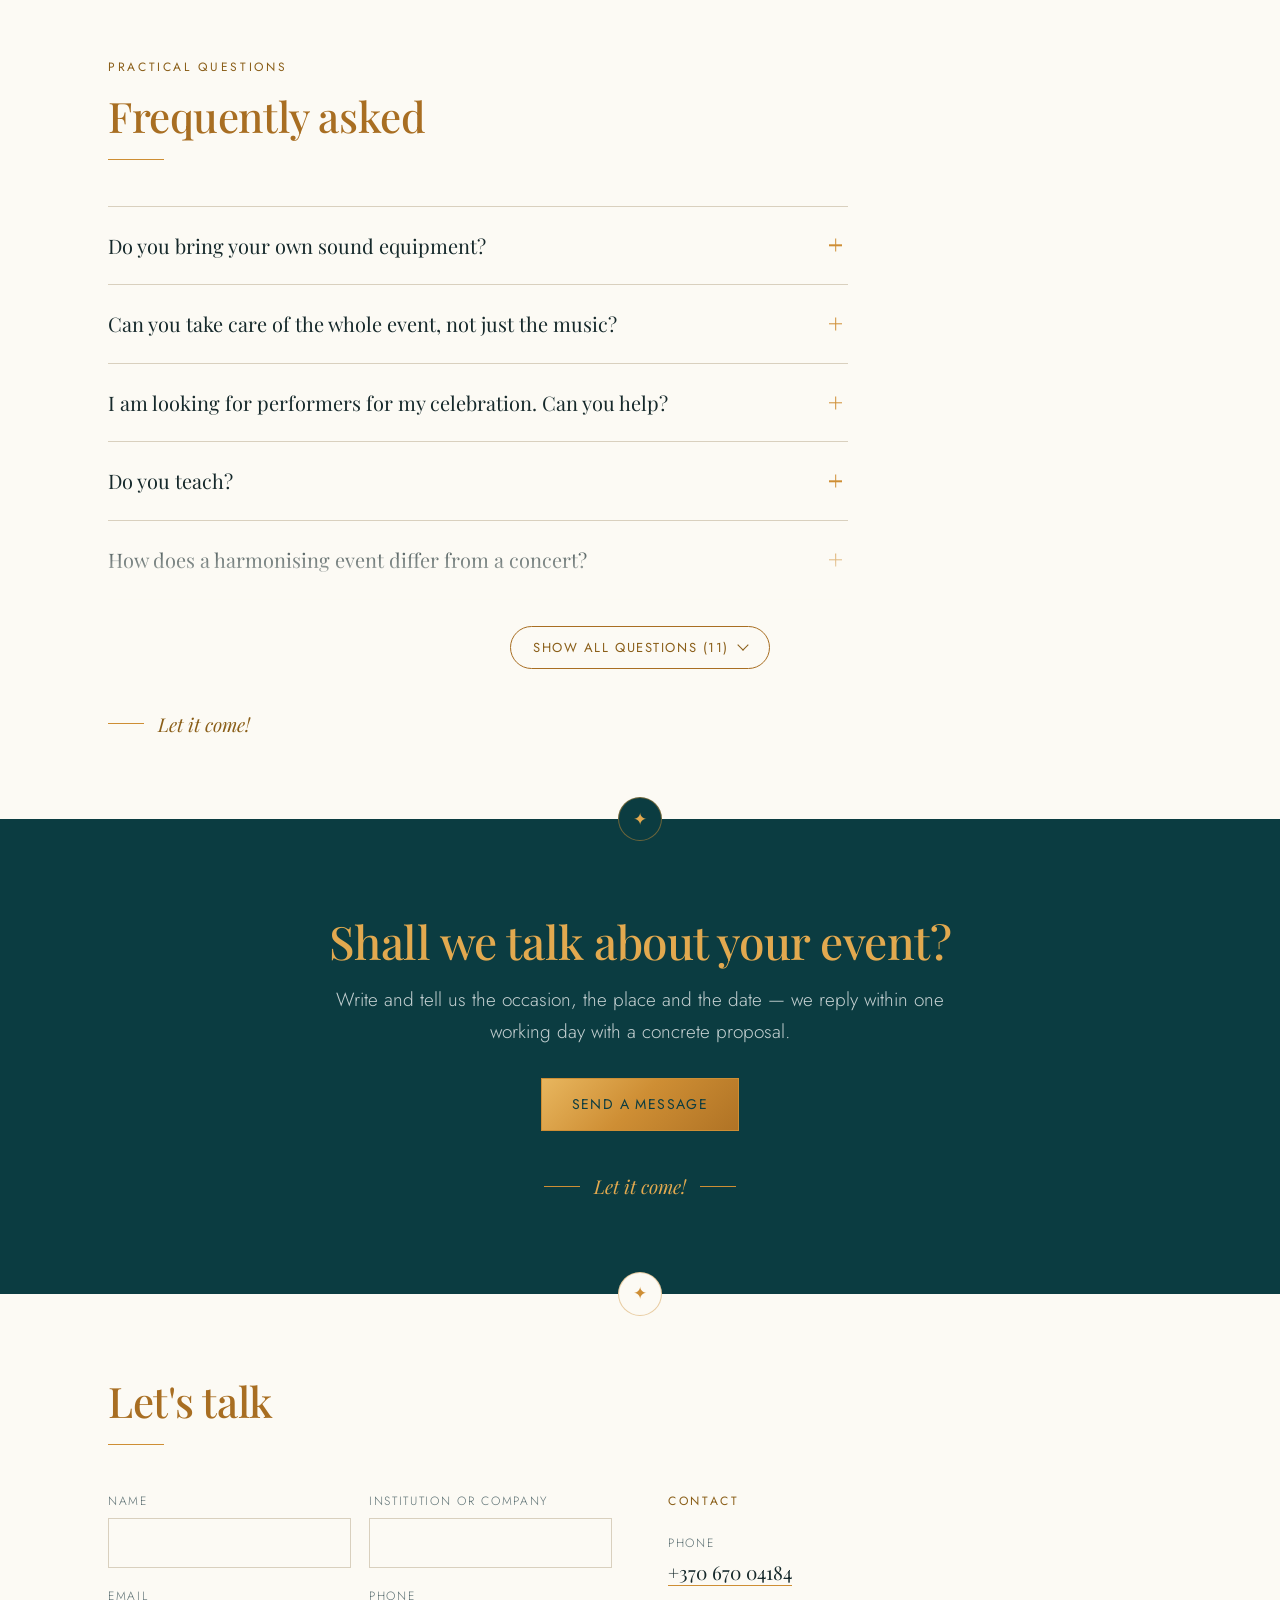
==== commit 6d89a89c: "„ŠVIESOS KELIONĖ“: atnaujintas aprašymas (kviestiniai scenos partneriai, ribotas ankstyvųjų bilietų " ====
--- a/en/index.html
+++ b/en/index.html
@@ -192,7 +192,7 @@
         <div class="ev-tx">
           <h3>“ŠVIESOS KELIONĖ” (A Journey of Light) — an interactive art performance</h3>
           <p class="ev-meta">30 December 2026, 19:00 · LOFTAS Art Factory, Švitrigailos g. 29, Vilnius</p>
-          <p>An interactive art performance where live music, poetry, light, movement and togetherness come together. An invitation to pause at the end of the year, turn inwards and experience art not only as a spectator but as part of the creative act – letting go of what is no longer needed and making room for a new beginning. Performed by the Daunytė sisters – REGNUM TRIO. Early-bird ticket – 25 EUR.</p>
+          <p>From darkness to light. From silence to sound. From separation to togetherness. An interactive art performance where live music, poetry, light, movement and togetherness come together – an invitation to pause at the end of the year, turn inwards and experience art not only as a spectator but as part of the creative act. The audience is free to choose how to take part – to stand, move, sit, join in or simply immerse themselves in the atmosphere. Performed by the Daunytė sisters – REGNUM TRIO with guest stage partners. Early-bird ticket – 25 EUR, limited number at this price.</p>
           <a class="btn solid" href="https://tickets.paysera.com/lt-LT/event/sviesos-kelione" target="_blank" rel="noopener">Buy tickets</a>
         </div>
       </article>
@@ -1435,7 +1435,7 @@
     {
       "@type": "Event",
       "name": "“ŠVIESOS KELIONĖ” (A Journey of Light) — an interactive art performance",
-      "description": "An interactive art performance where live music, poetry, light, movement and togetherness come together. An invitation to pause at the end of the year, turn inwards and experience art not only as a spectator but as part of the creative act – letting go of what is no longer needed and making room for a new beginning. Performed by the Daunytė sisters – REGNUM TRIO. Early-bird ticket – 25 EUR.",
+      "description": "From darkness to light. From silence to sound. From separation to togetherness. An interactive art performance where live music, poetry, light, movement and togetherness come together – an invitation to pause at the end of the year, turn inwards and experience art not only as a spectator but as part of the creative act. The audience is free to choose how to take part – to stand, move, sit, join in or simply immerse themselves in the atmosphere. Performed by the Daunytė sisters – REGNUM TRIO with guest stage partners. Early-bird ticket – 25 EUR, limited number at this price.",
       "inLanguage": "en",
       "image": "https://www.feelharmonic.lt/assets/img/renginiai/sviesos-kelione-2026/plakatas.jpg",
       "url": "https://www.feelharmonic.lt/en/#renginiai",
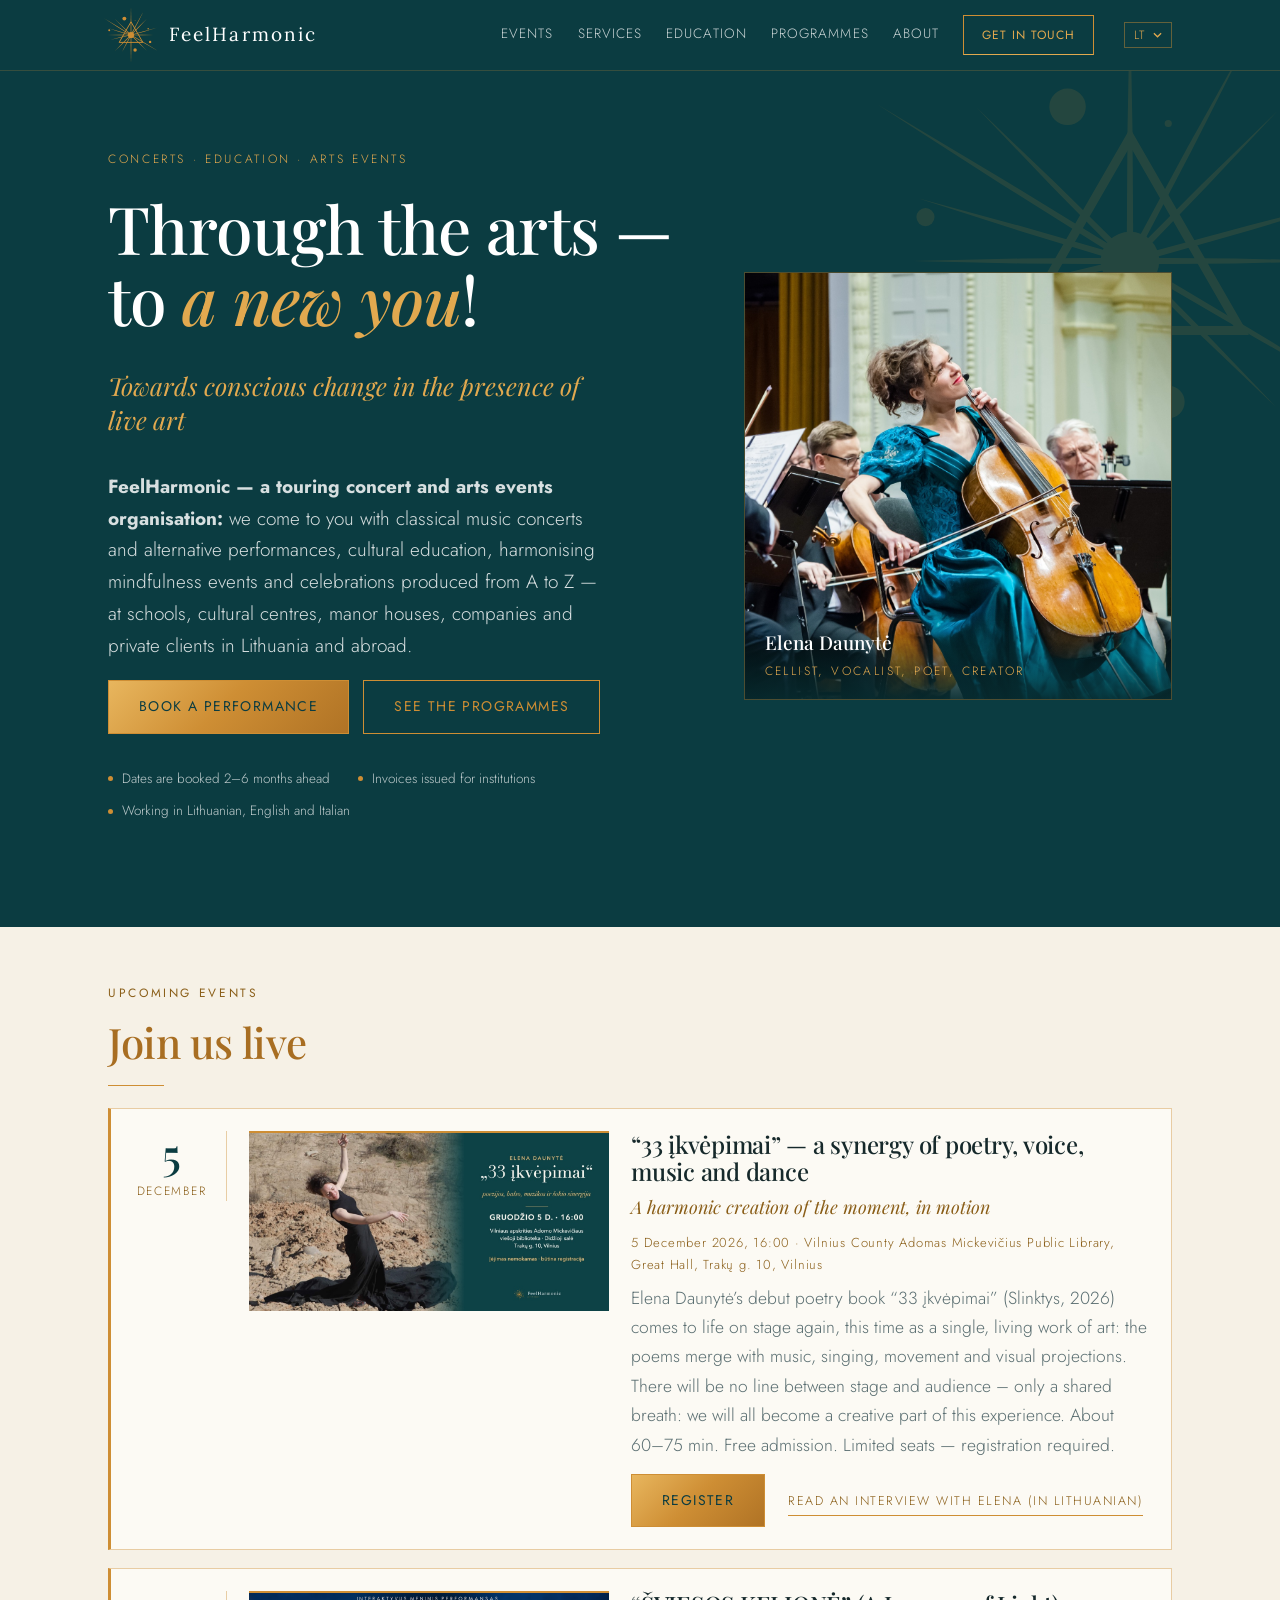
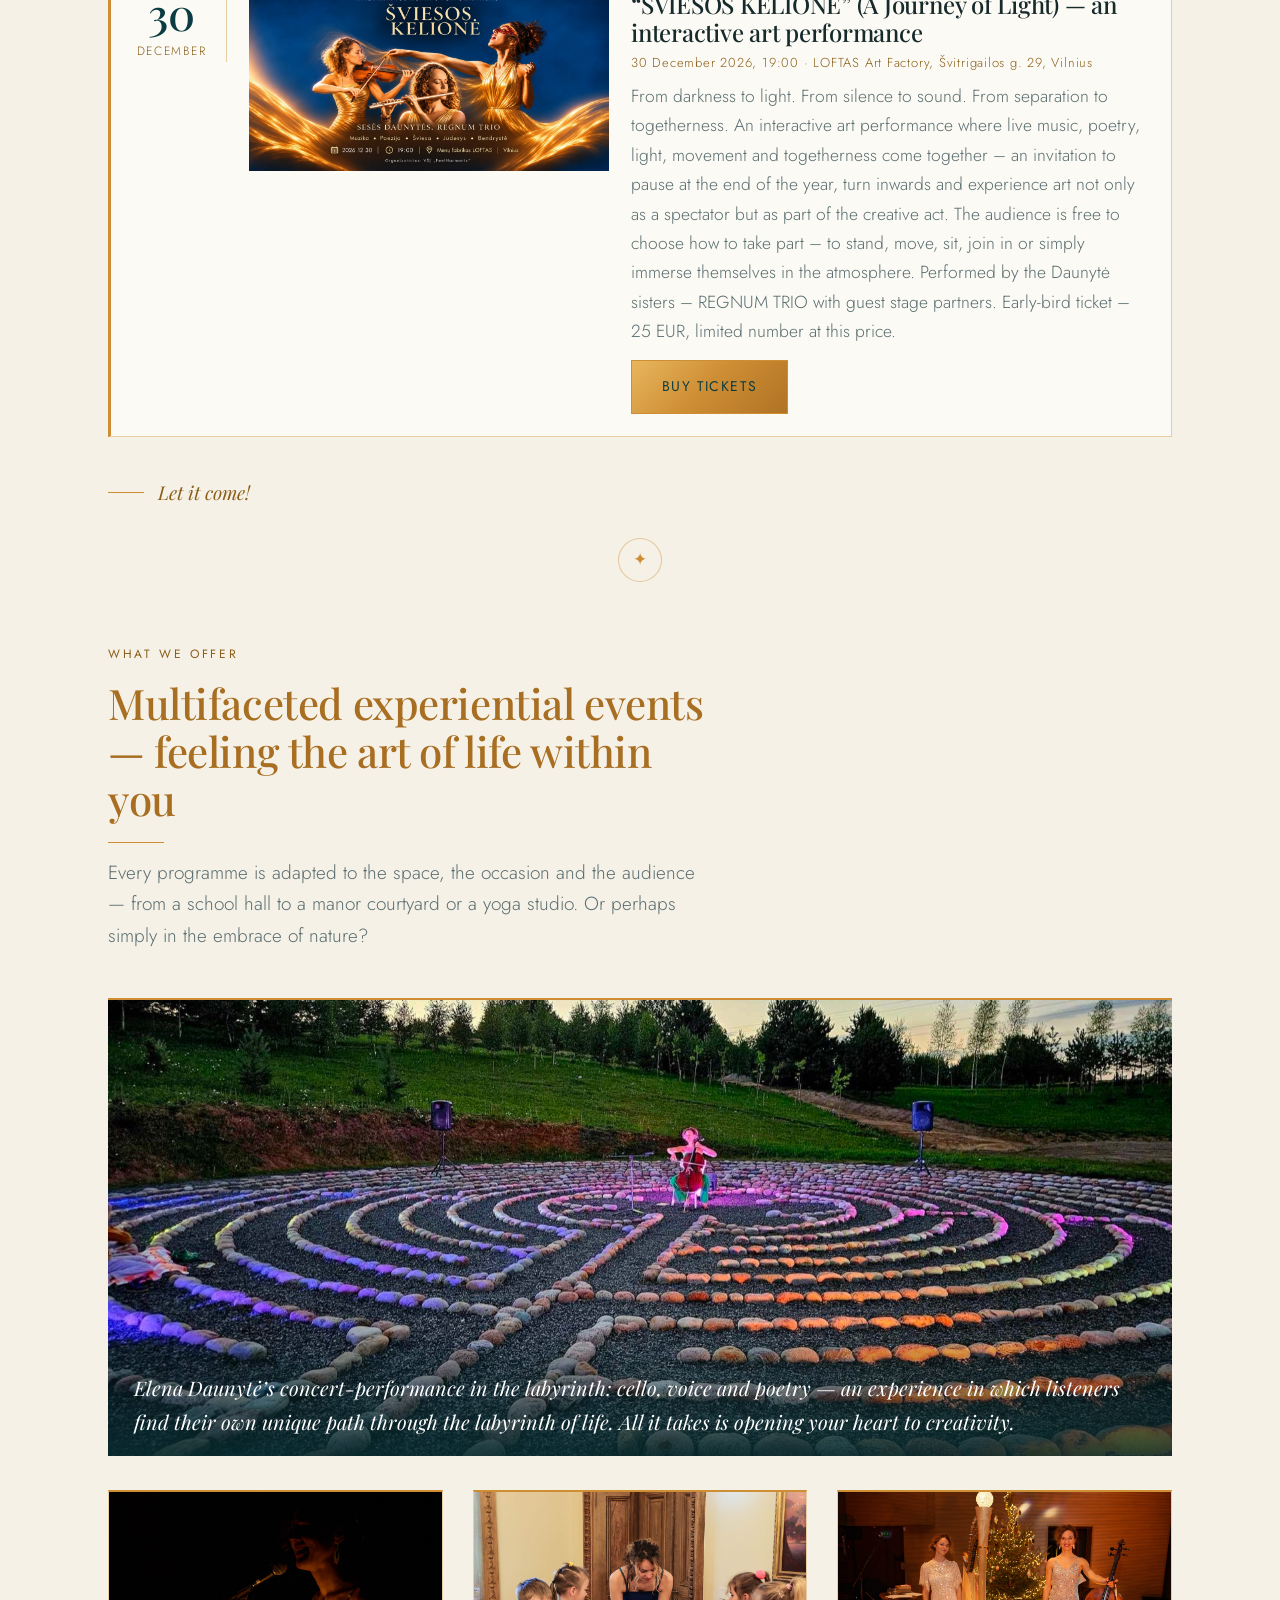
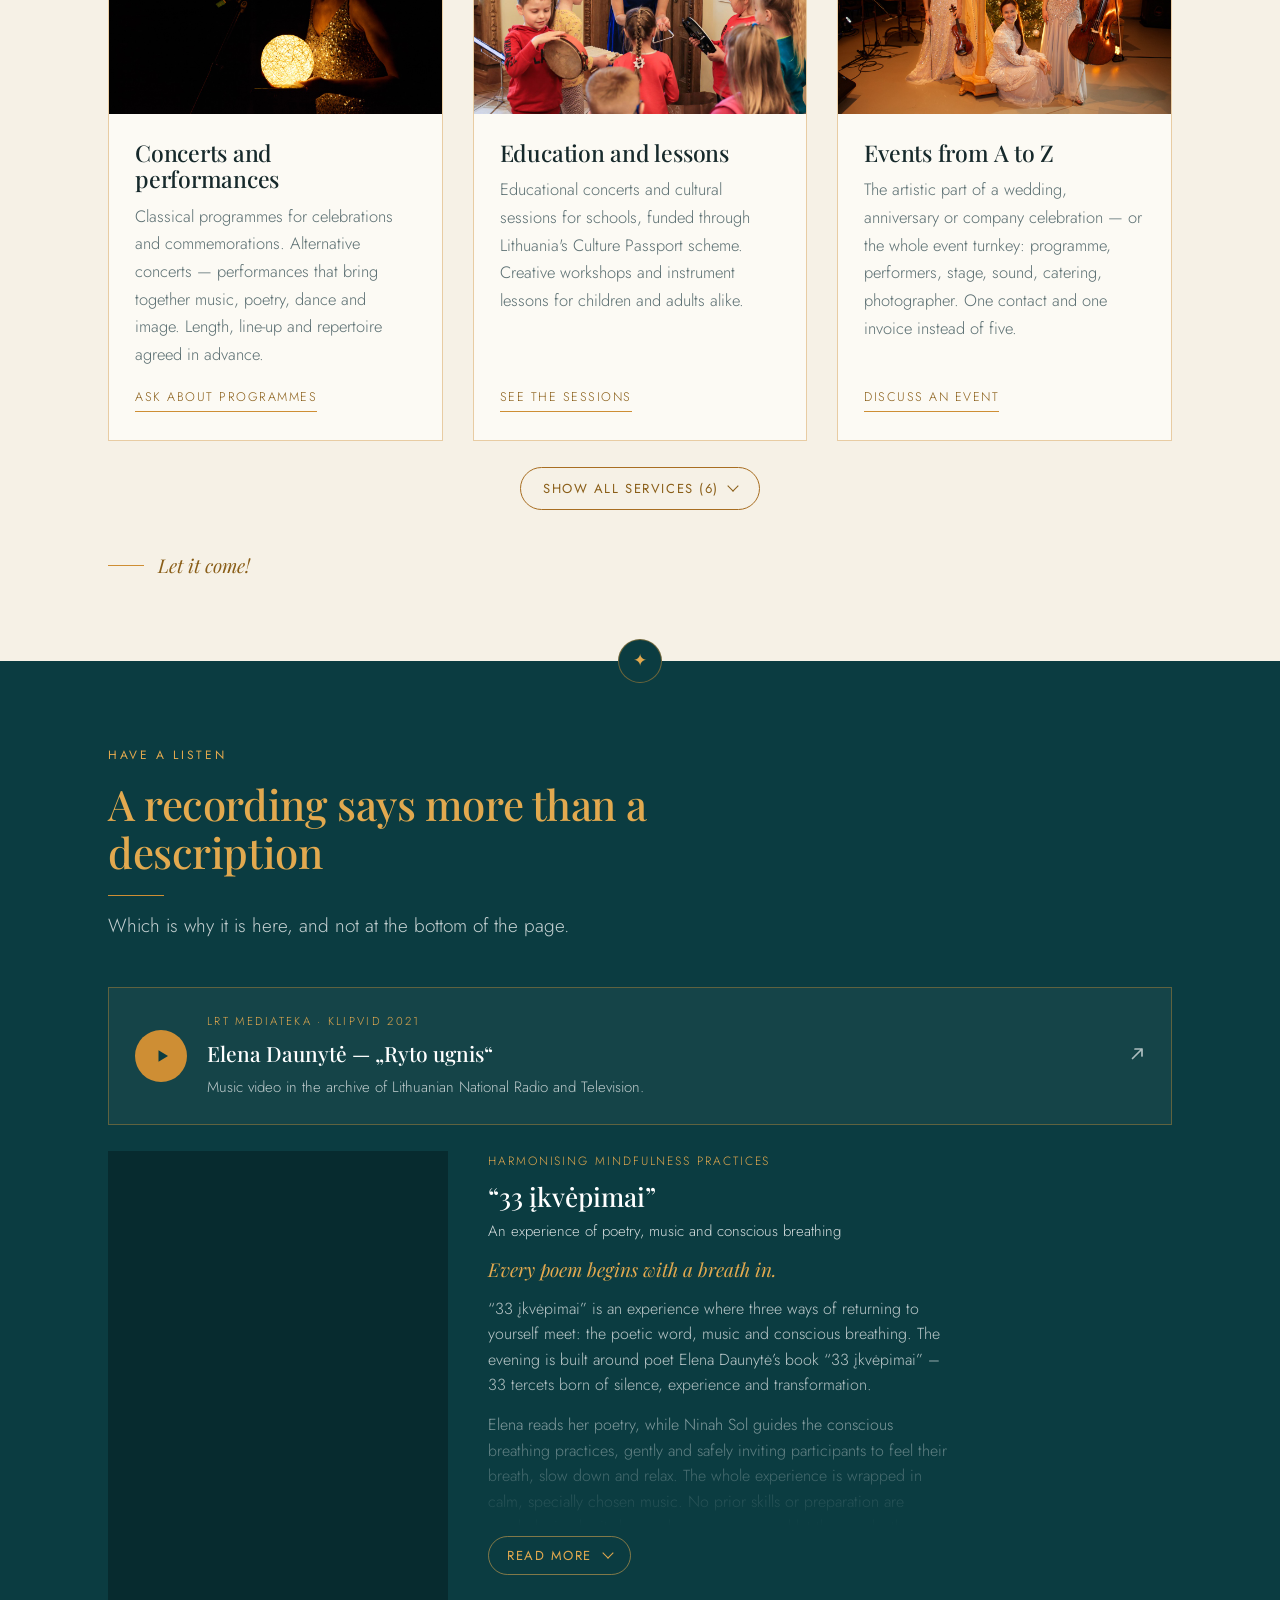
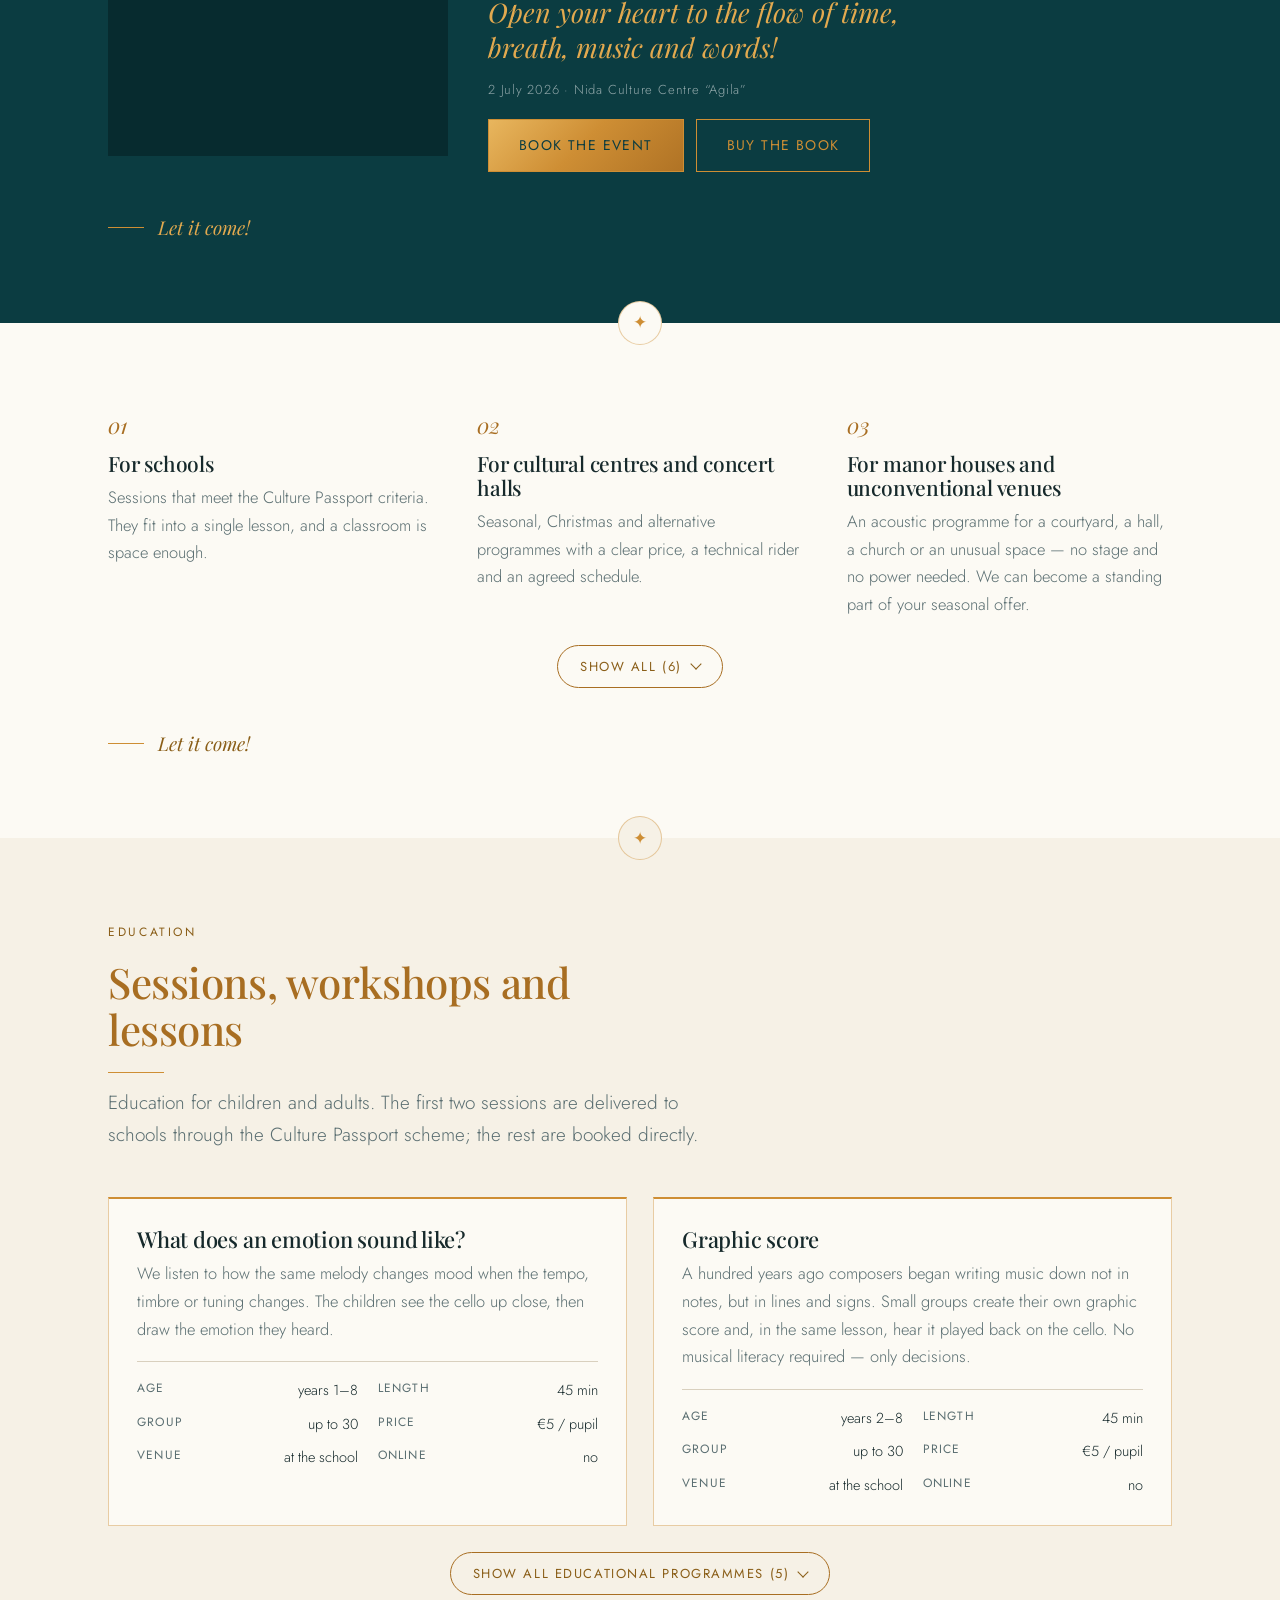
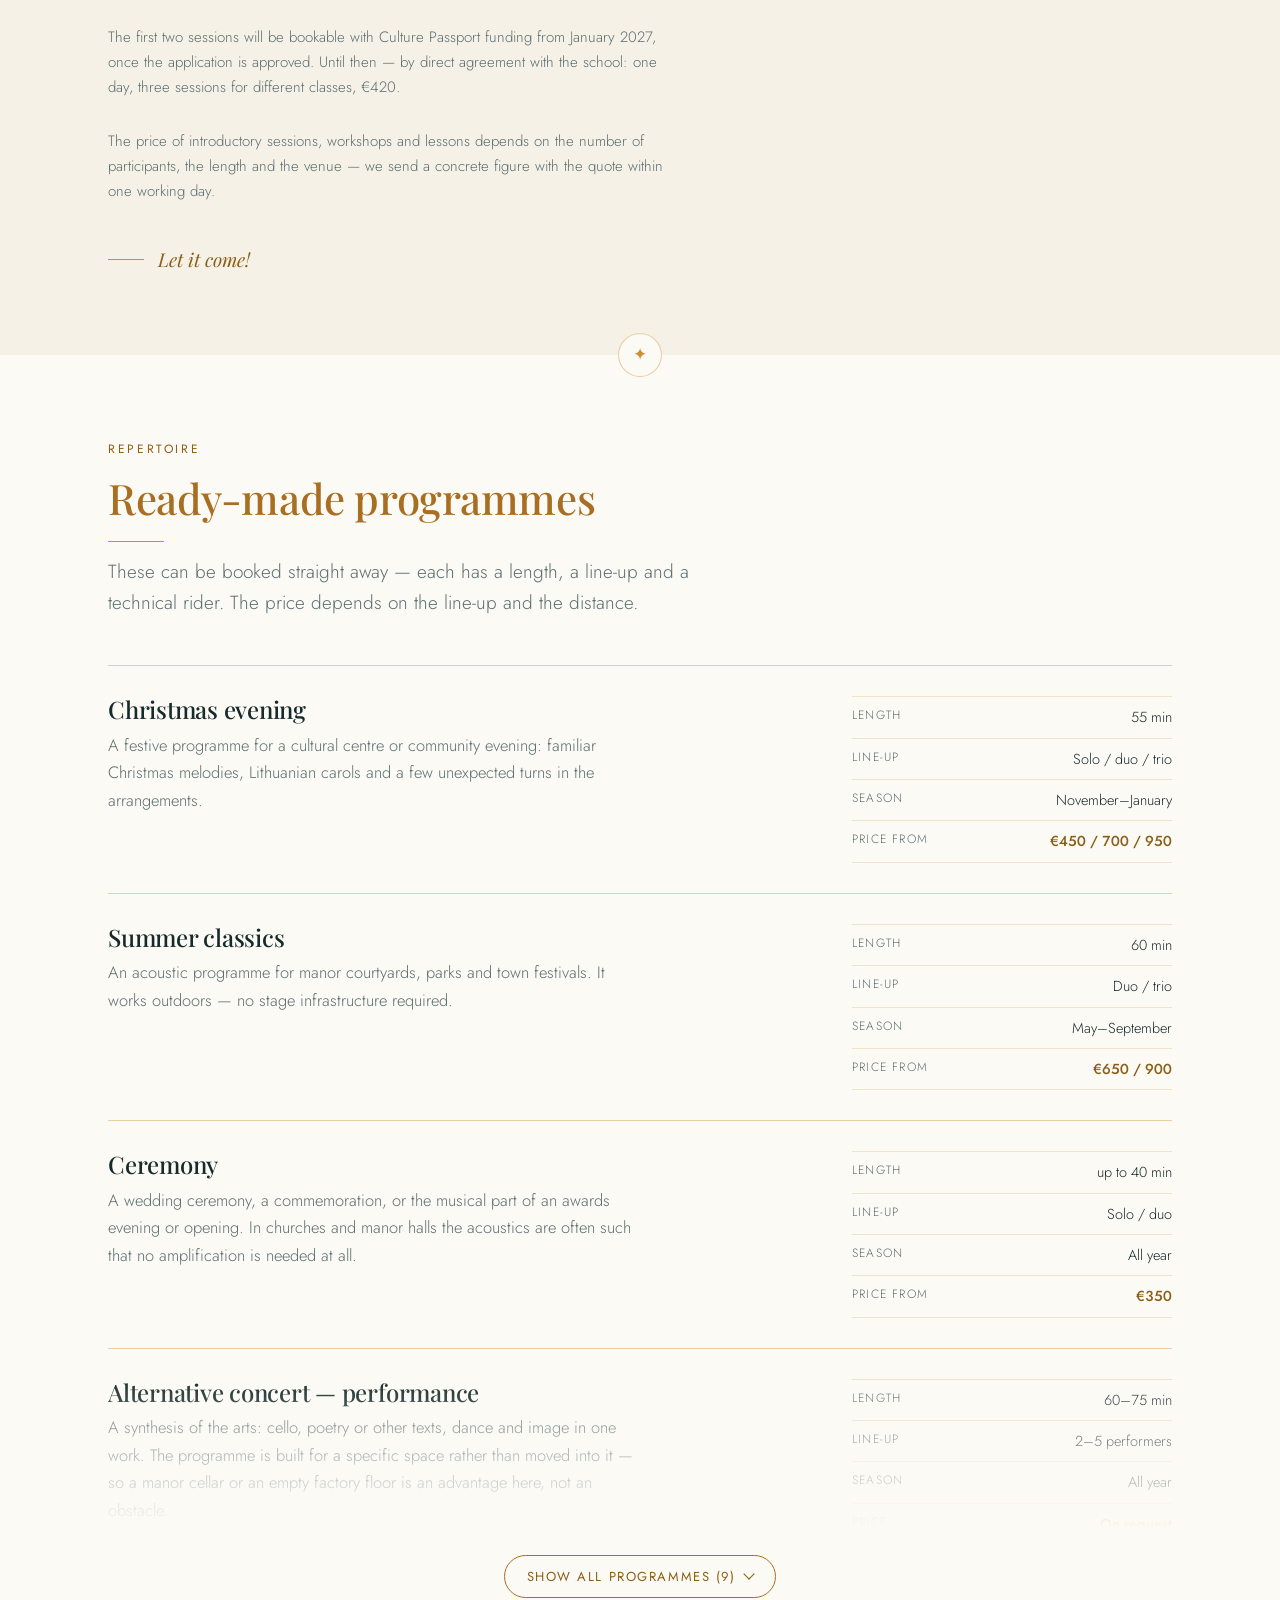
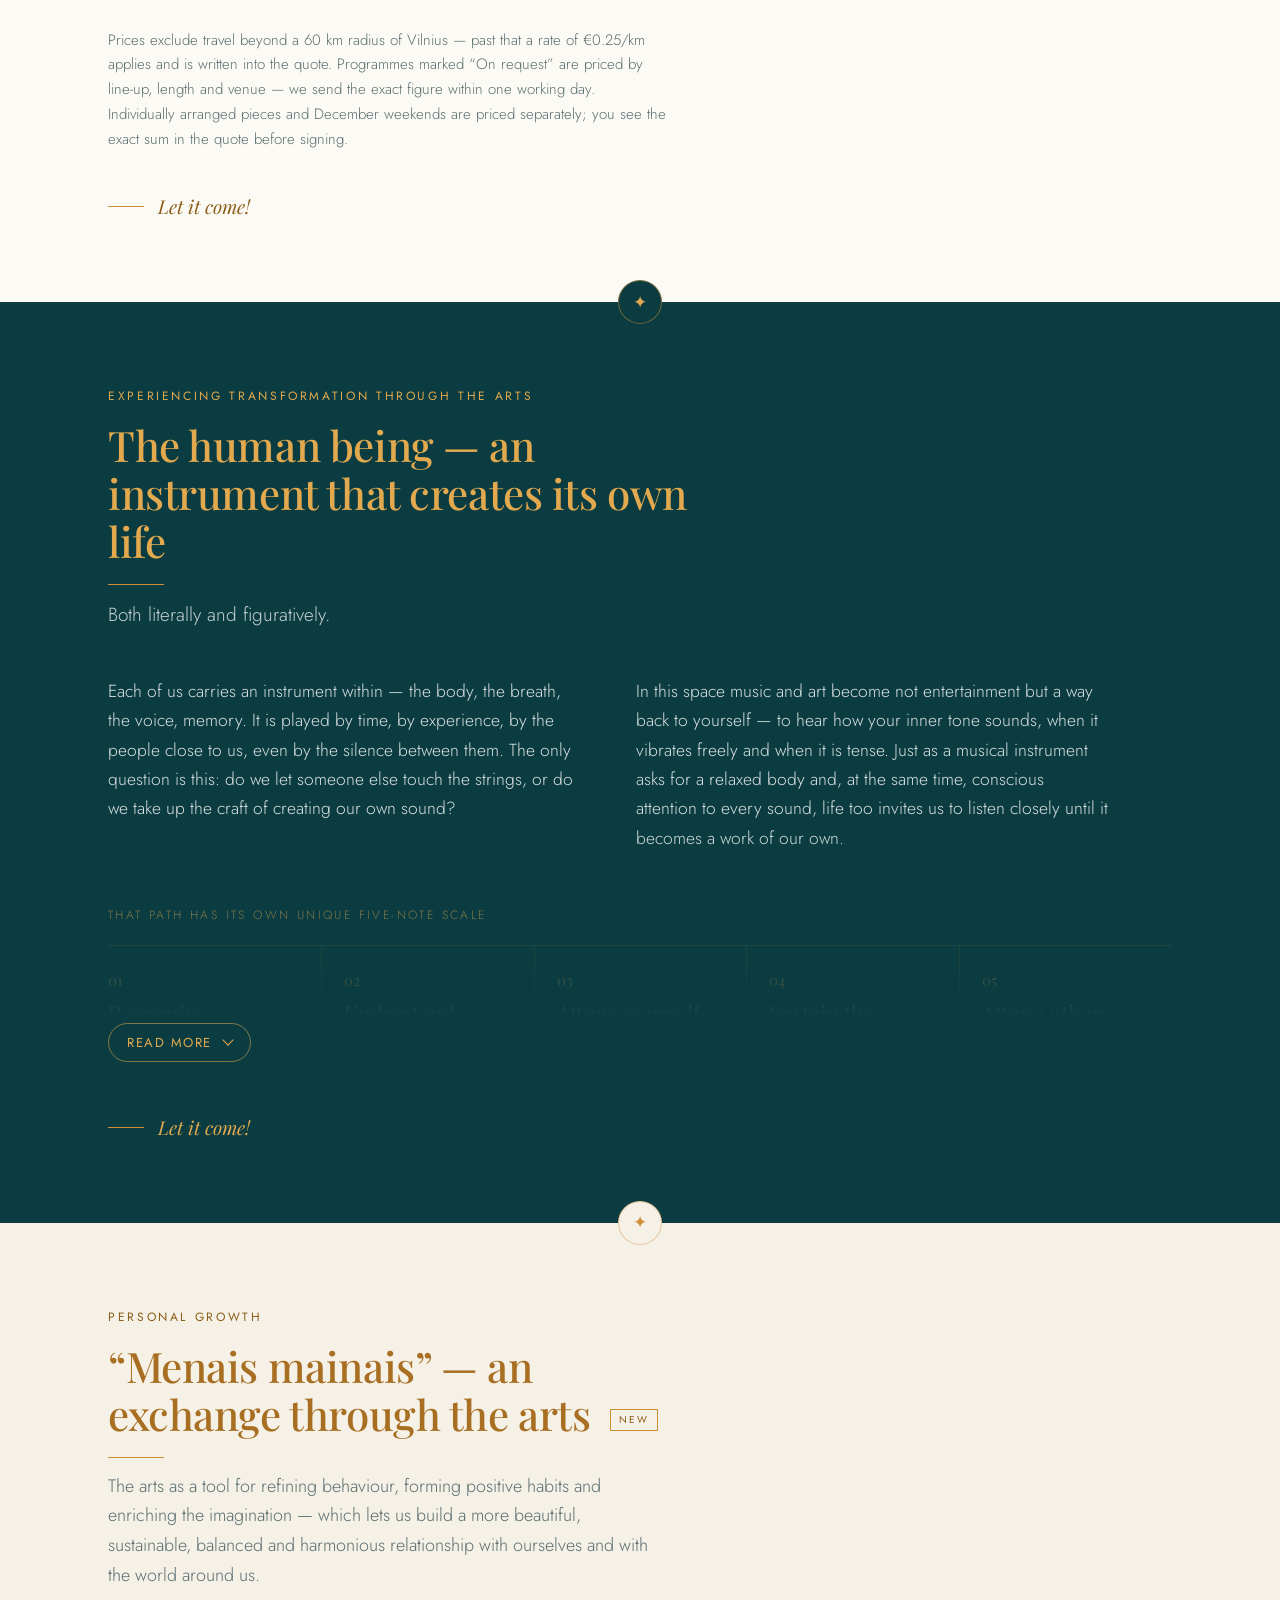
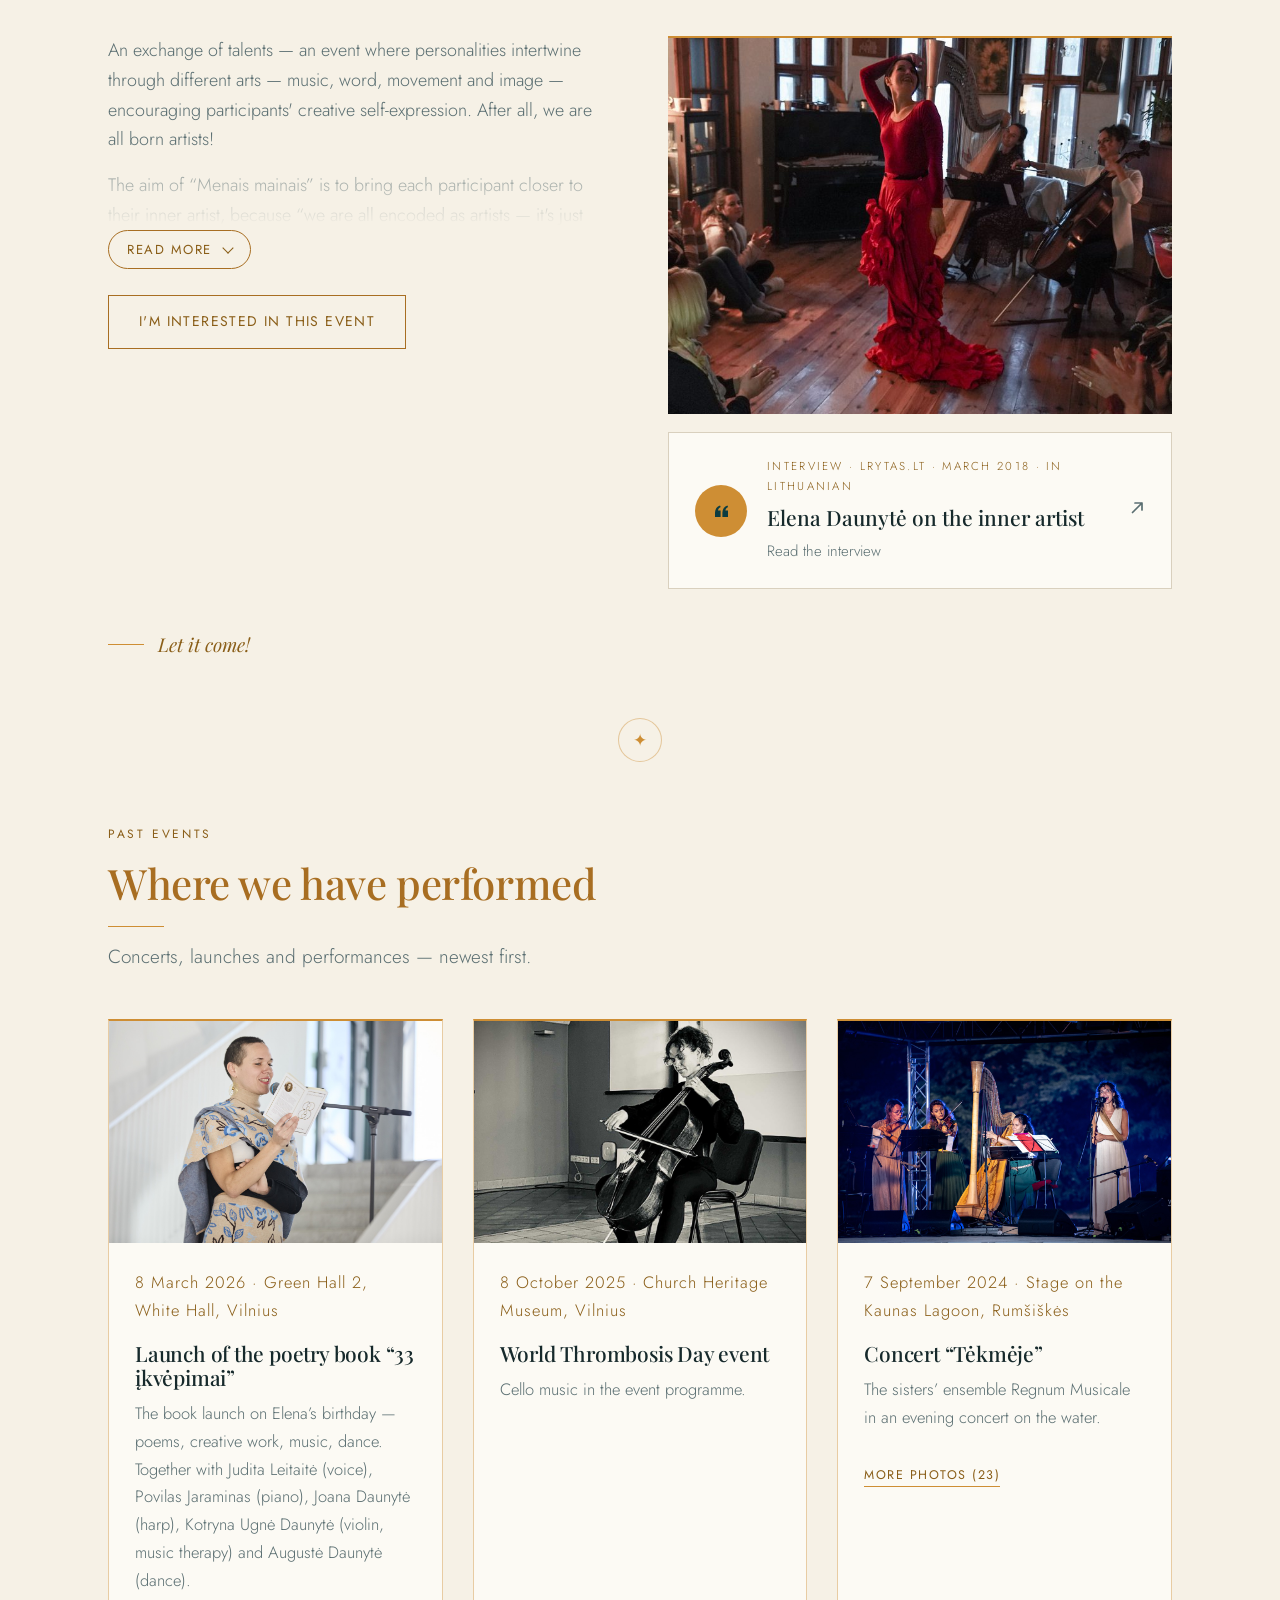
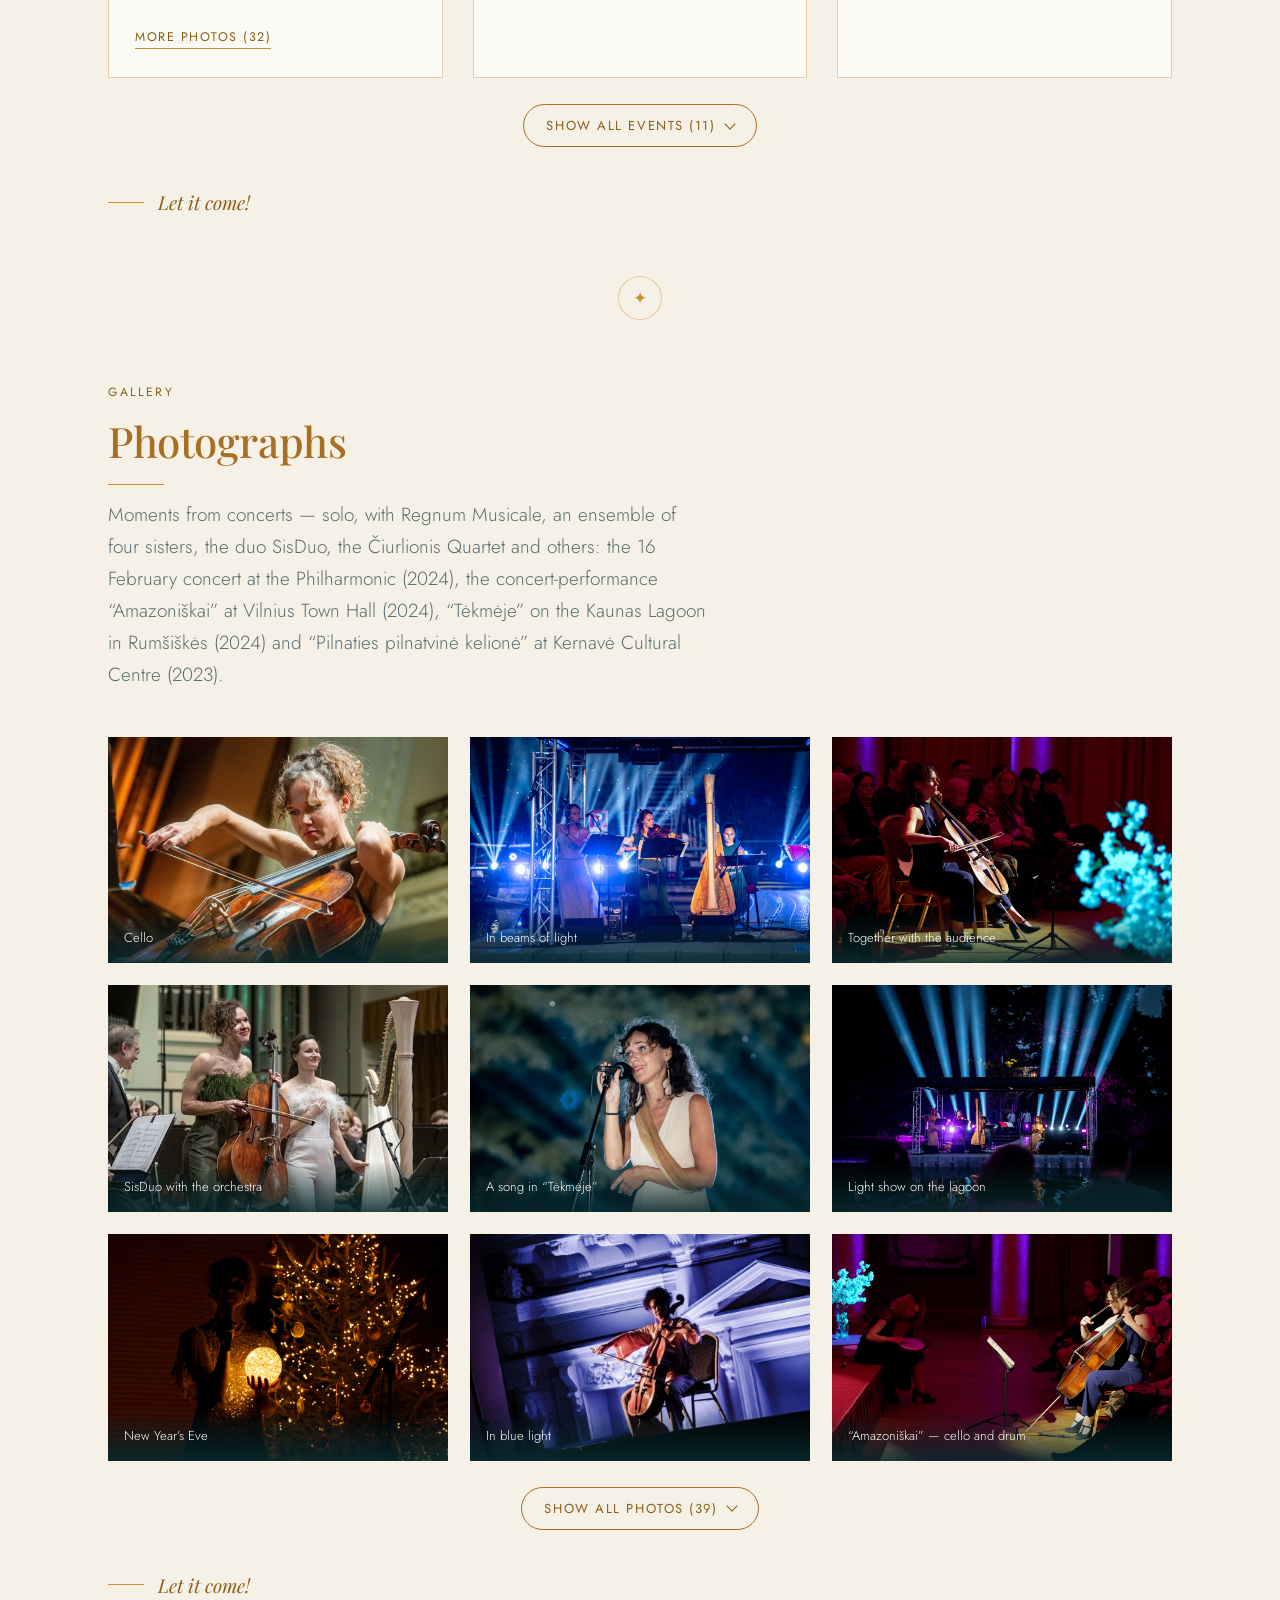
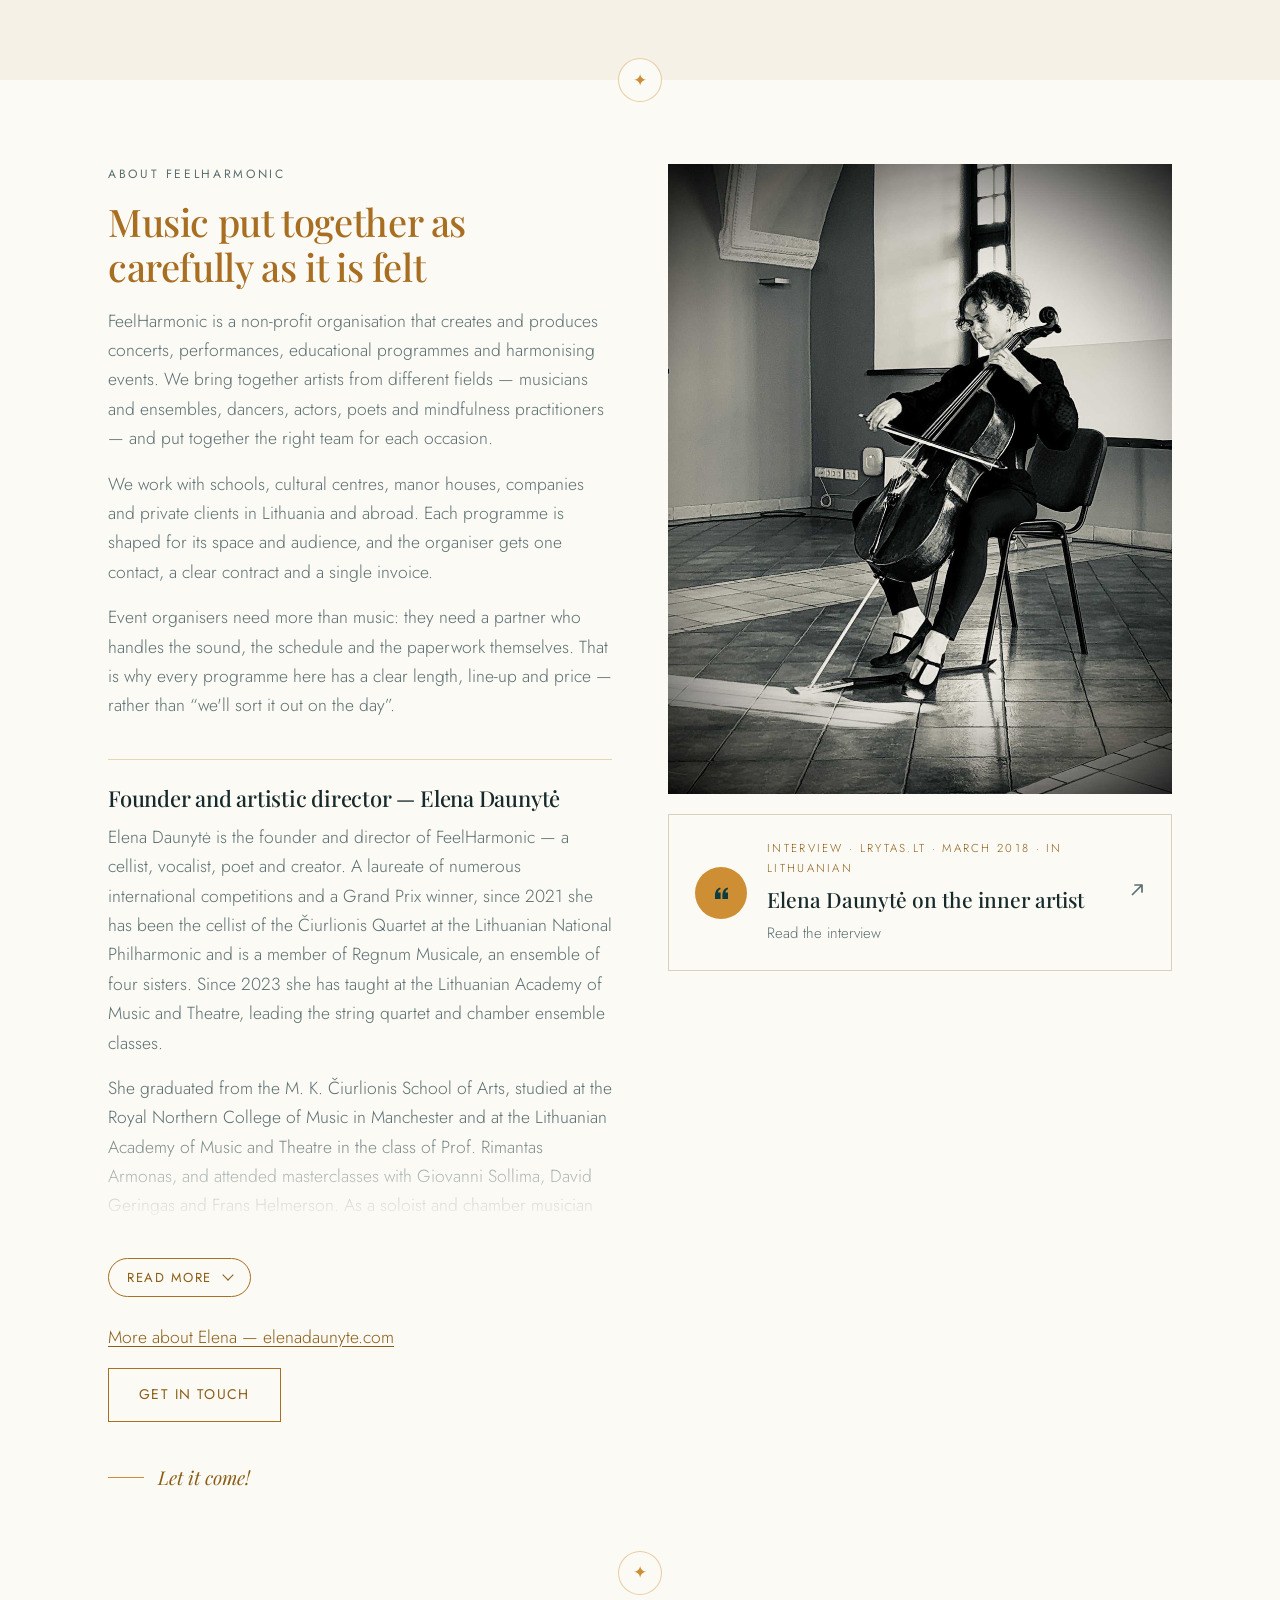
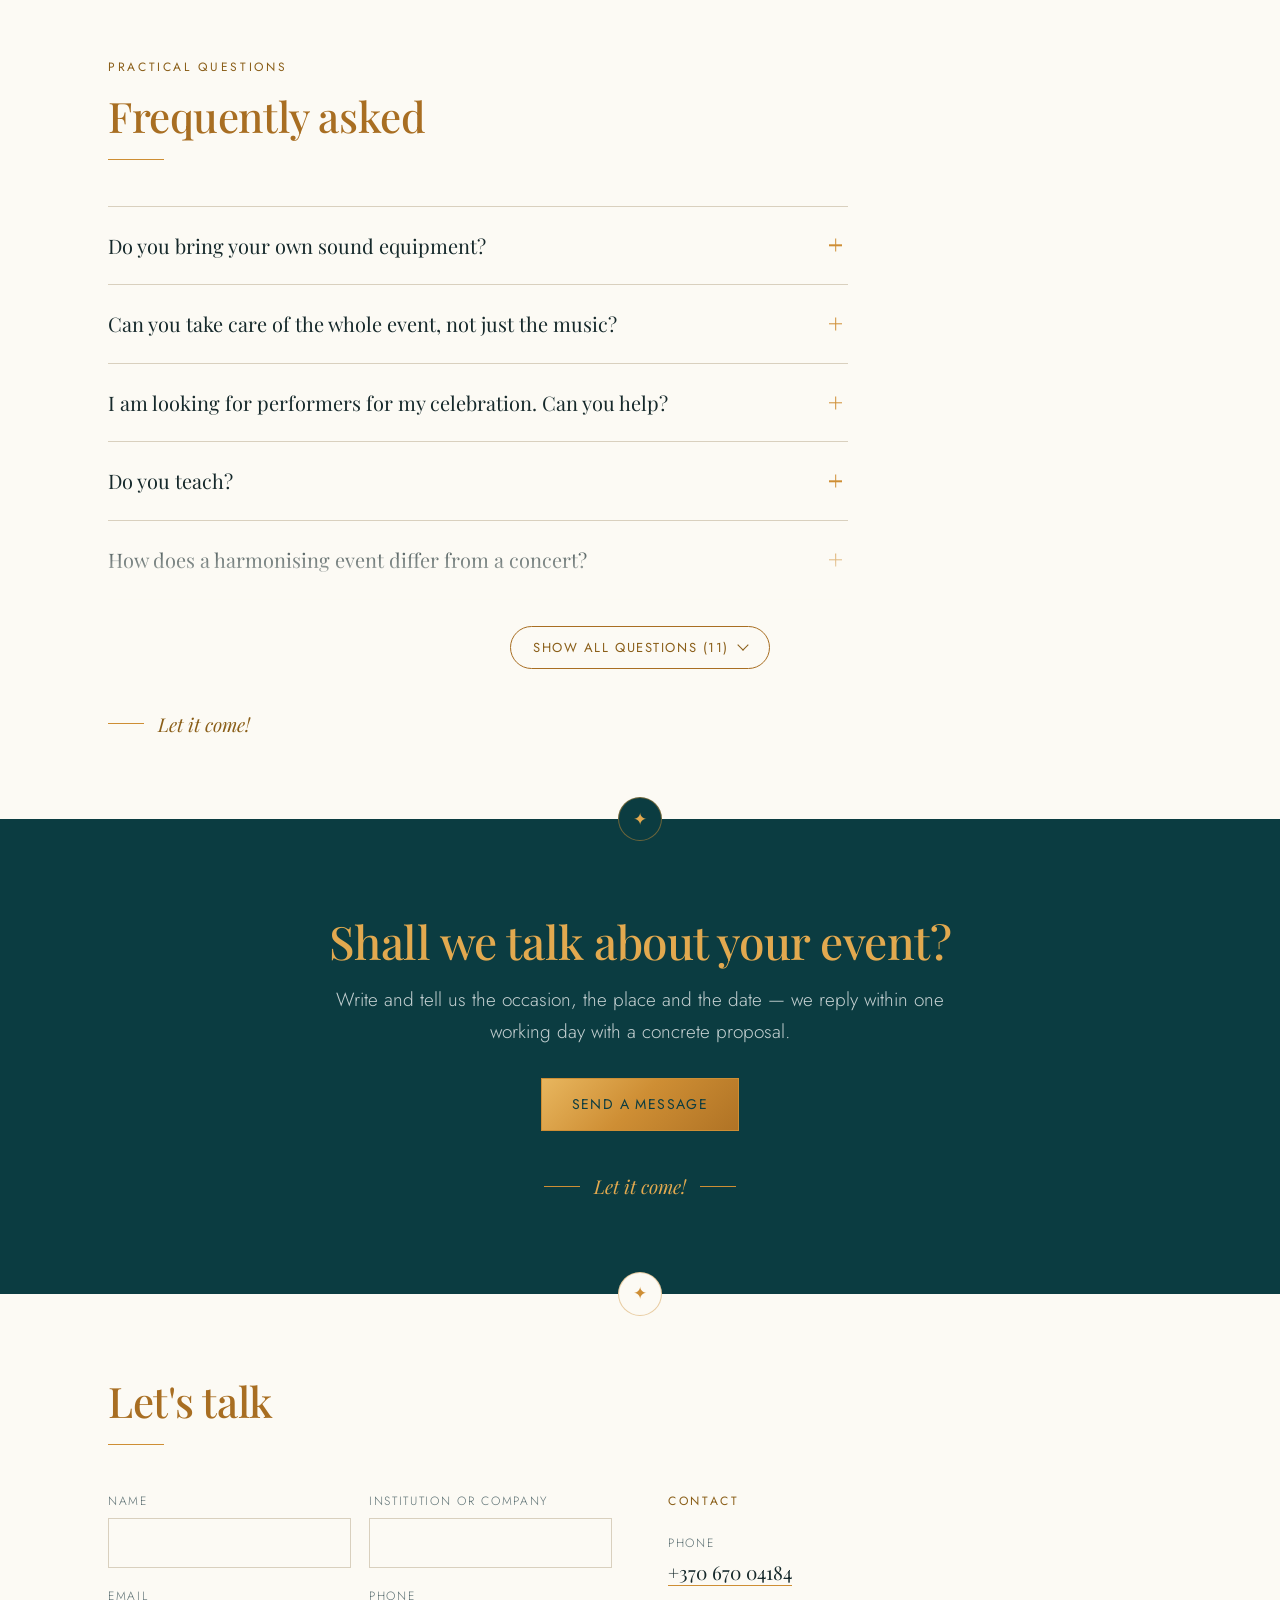
==== commit 6c7ffc3e: "Antraštės logotipas kaip vizitinėje: pilnas ženklas su plonais spinduliais Co-Authored-By: Claude Op" ====
--- a/en/index.html
+++ b/en/index.html
@@ -28,7 +28,7 @@
 <link rel="preconnect" href="https://fonts.googleapis.com">
 <link rel="preconnect" href="https://fonts.gstatic.com" crossorigin>
 <link rel="stylesheet" href="https://fonts.googleapis.com/css2?family=Jost:ital,wght@0,300;0,400;0,500;1,400&family=Lora:wght@400&family=Montserrat:wght@400&family=Playfair+Display:ital,wght@0,500;0,700;1,500&display=swap">
-<link rel="stylesheet" href="../assets/css/style.css?v=8ee00c11">
+<link rel="stylesheet" href="../assets/css/style.css?v=a5528266">
 </head>
 <body>
 <a class="skip" href="#turinys">Skip to content</a>
@@ -87,7 +87,7 @@
 <header id="nav">
   <div class="in">
     <a class="brand" href="#top">
-      <svg><use href="#mark-sm"/></svg>
+      <svg><use href="#mark"/></svg>
       <b>FeelHarmonic</b>
     </a>
     <nav class="main" aria-label="Main navigation">
--- a/assets/css/style.css
+++ b/assets/css/style.css
@@ -119,7 +119,8 @@
 }
 header .in{display:flex;align-items:center;gap:20px;height:70px}
 .brand{display:flex;align-items:center;gap:11px;text-decoration:none;margin-right:auto}
-.brand svg{width:52px;height:52px;flex:none;margin:-11px -3px -11px -6px}
+.brand svg{width:66px;height:66px;flex:none;margin:-16px -6px -16px -10px}
+/* vizitinės ženklas (ploni spinduliai) — antraštėje kaip vizitinėje */
 /* užrašas kaip originaliame logotipe: Lora, platūs tarpai */
 .brand b{font-family:"Lora",Georgia,serif;font-weight:400;font-size:19px;color:#fff;letter-spacing:.11em}
 
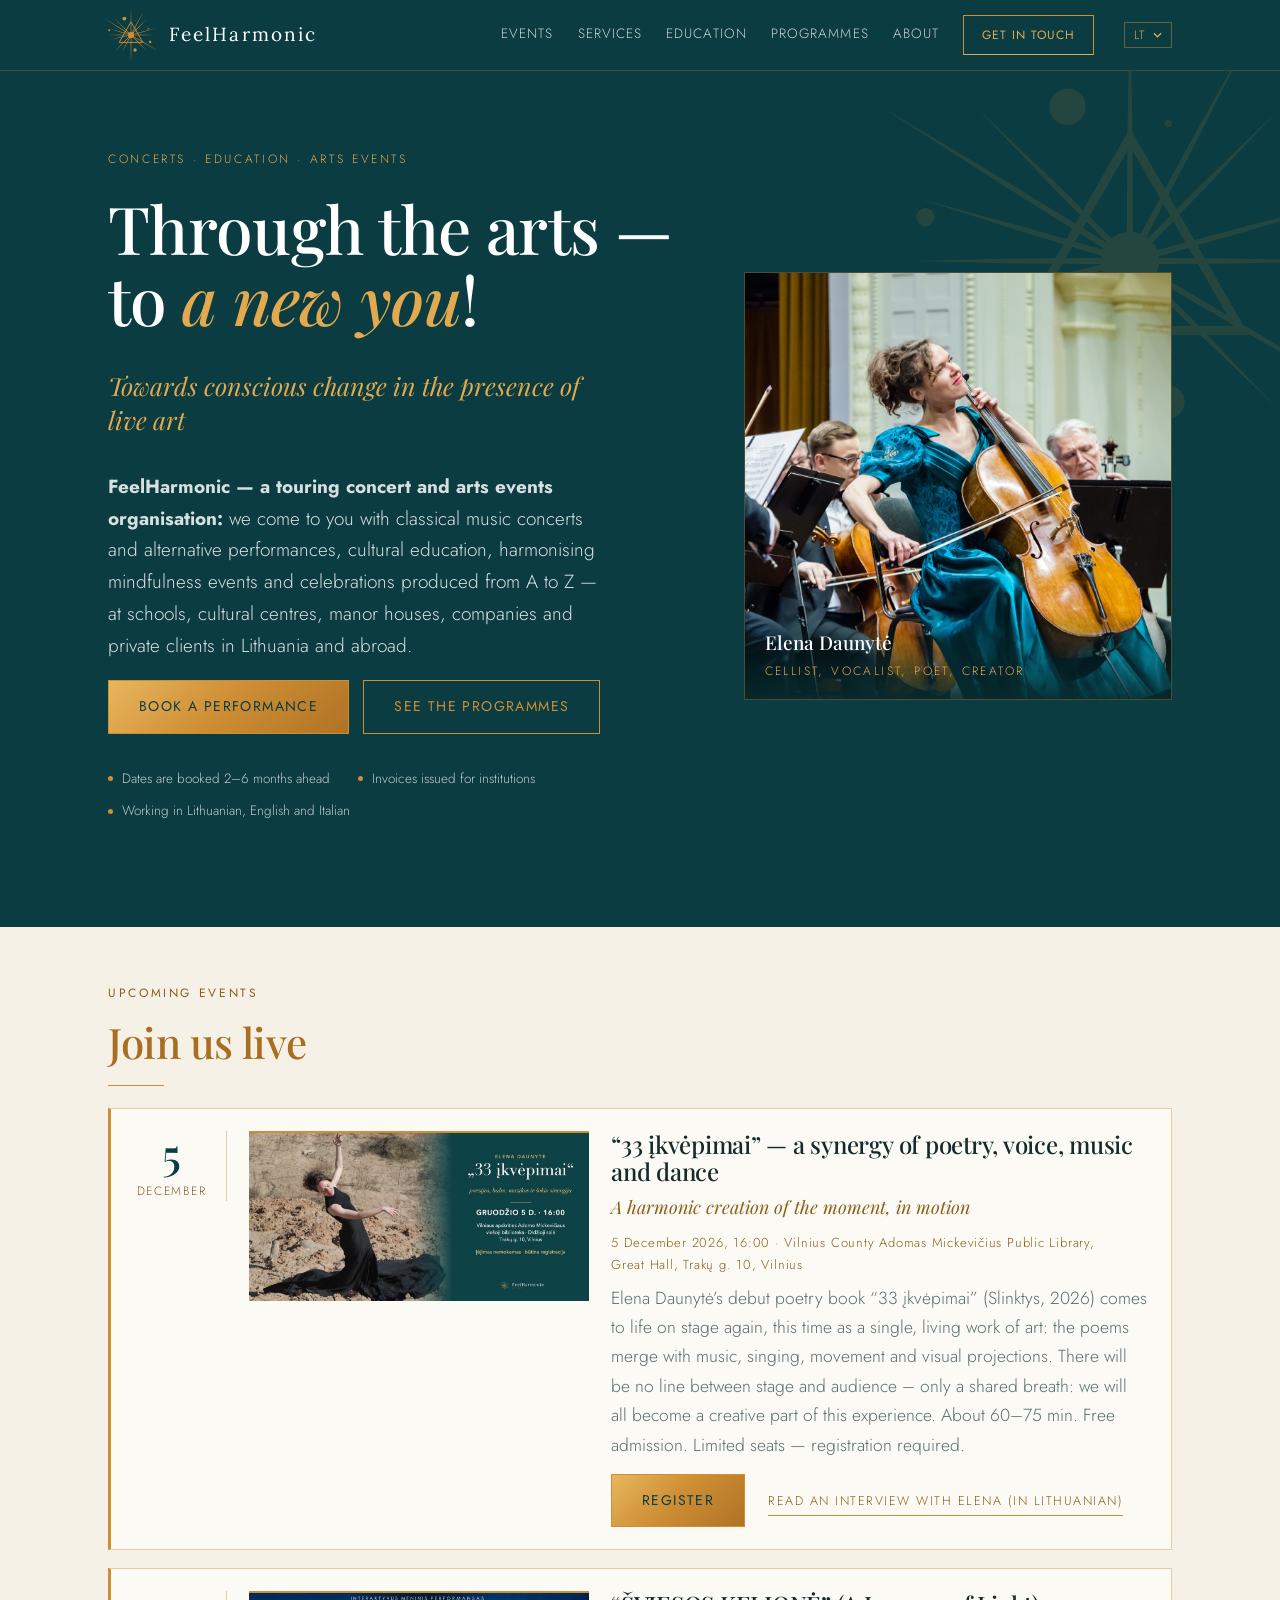
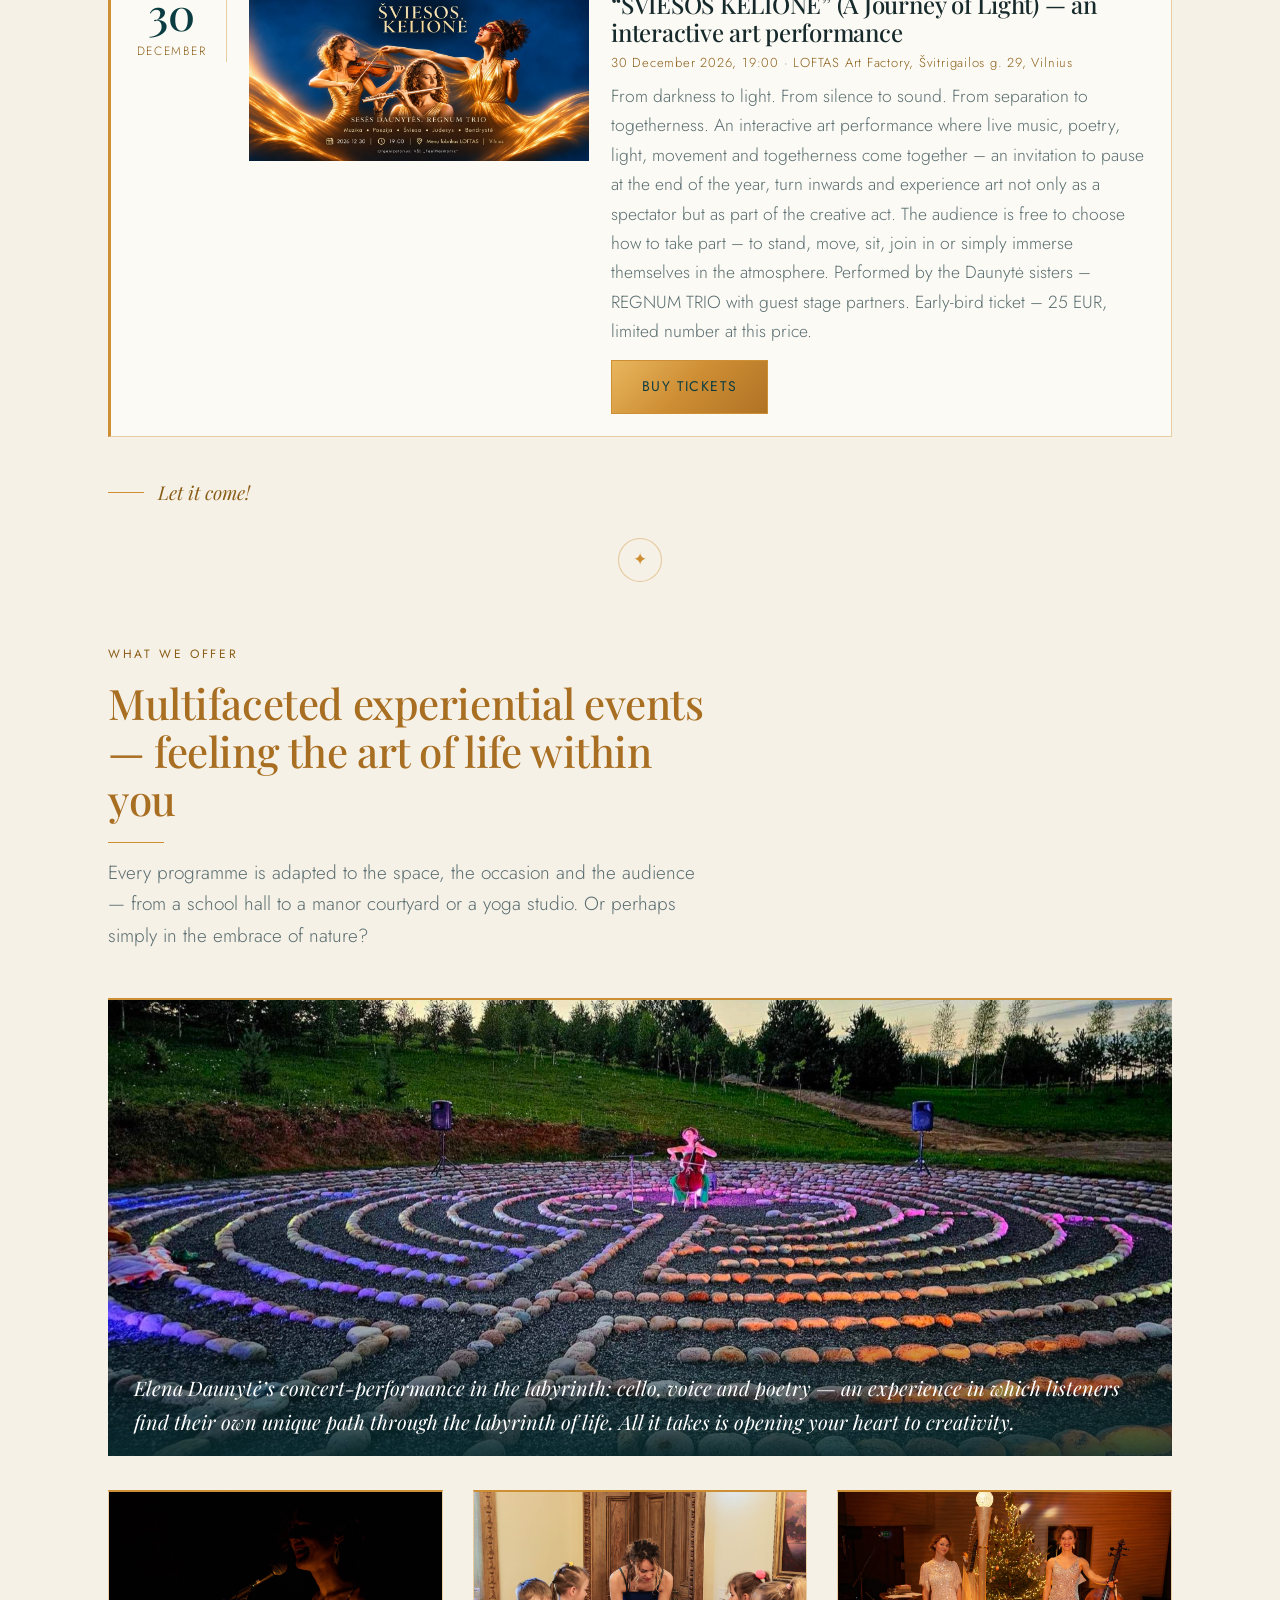
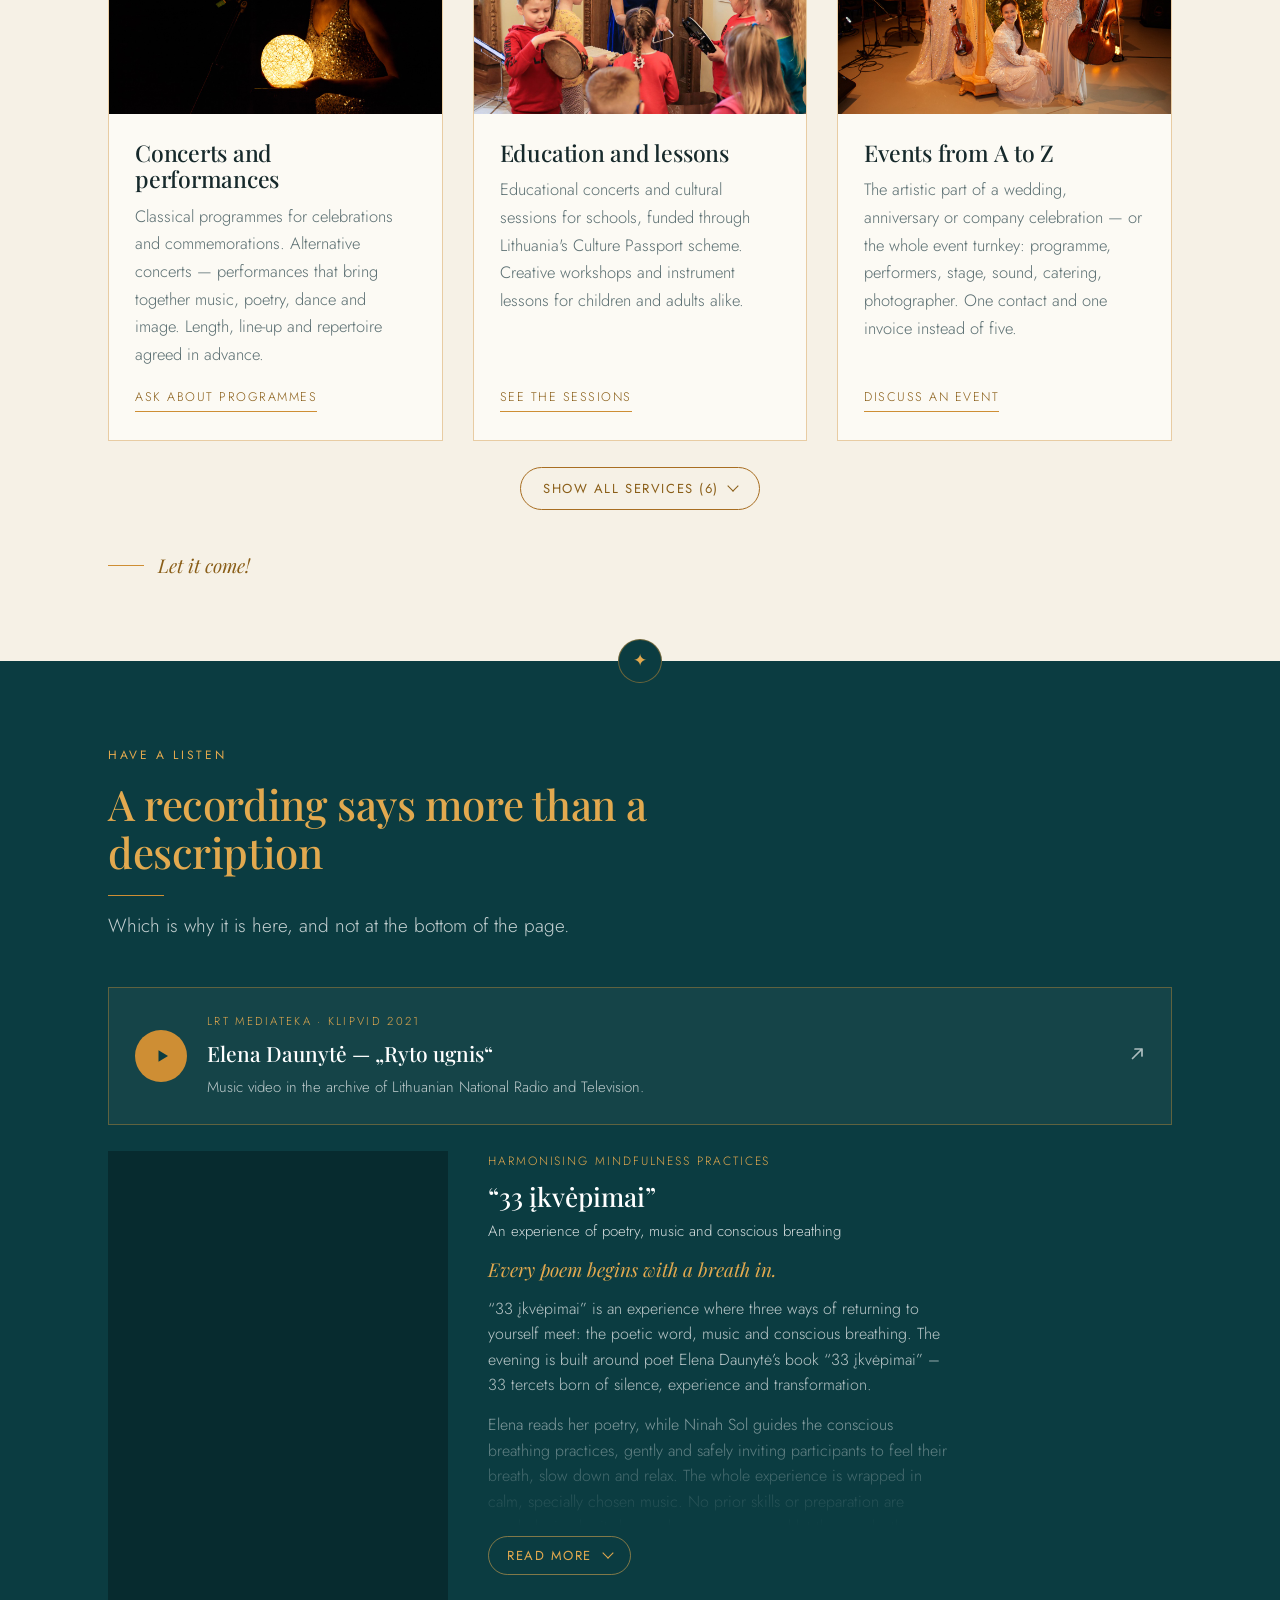
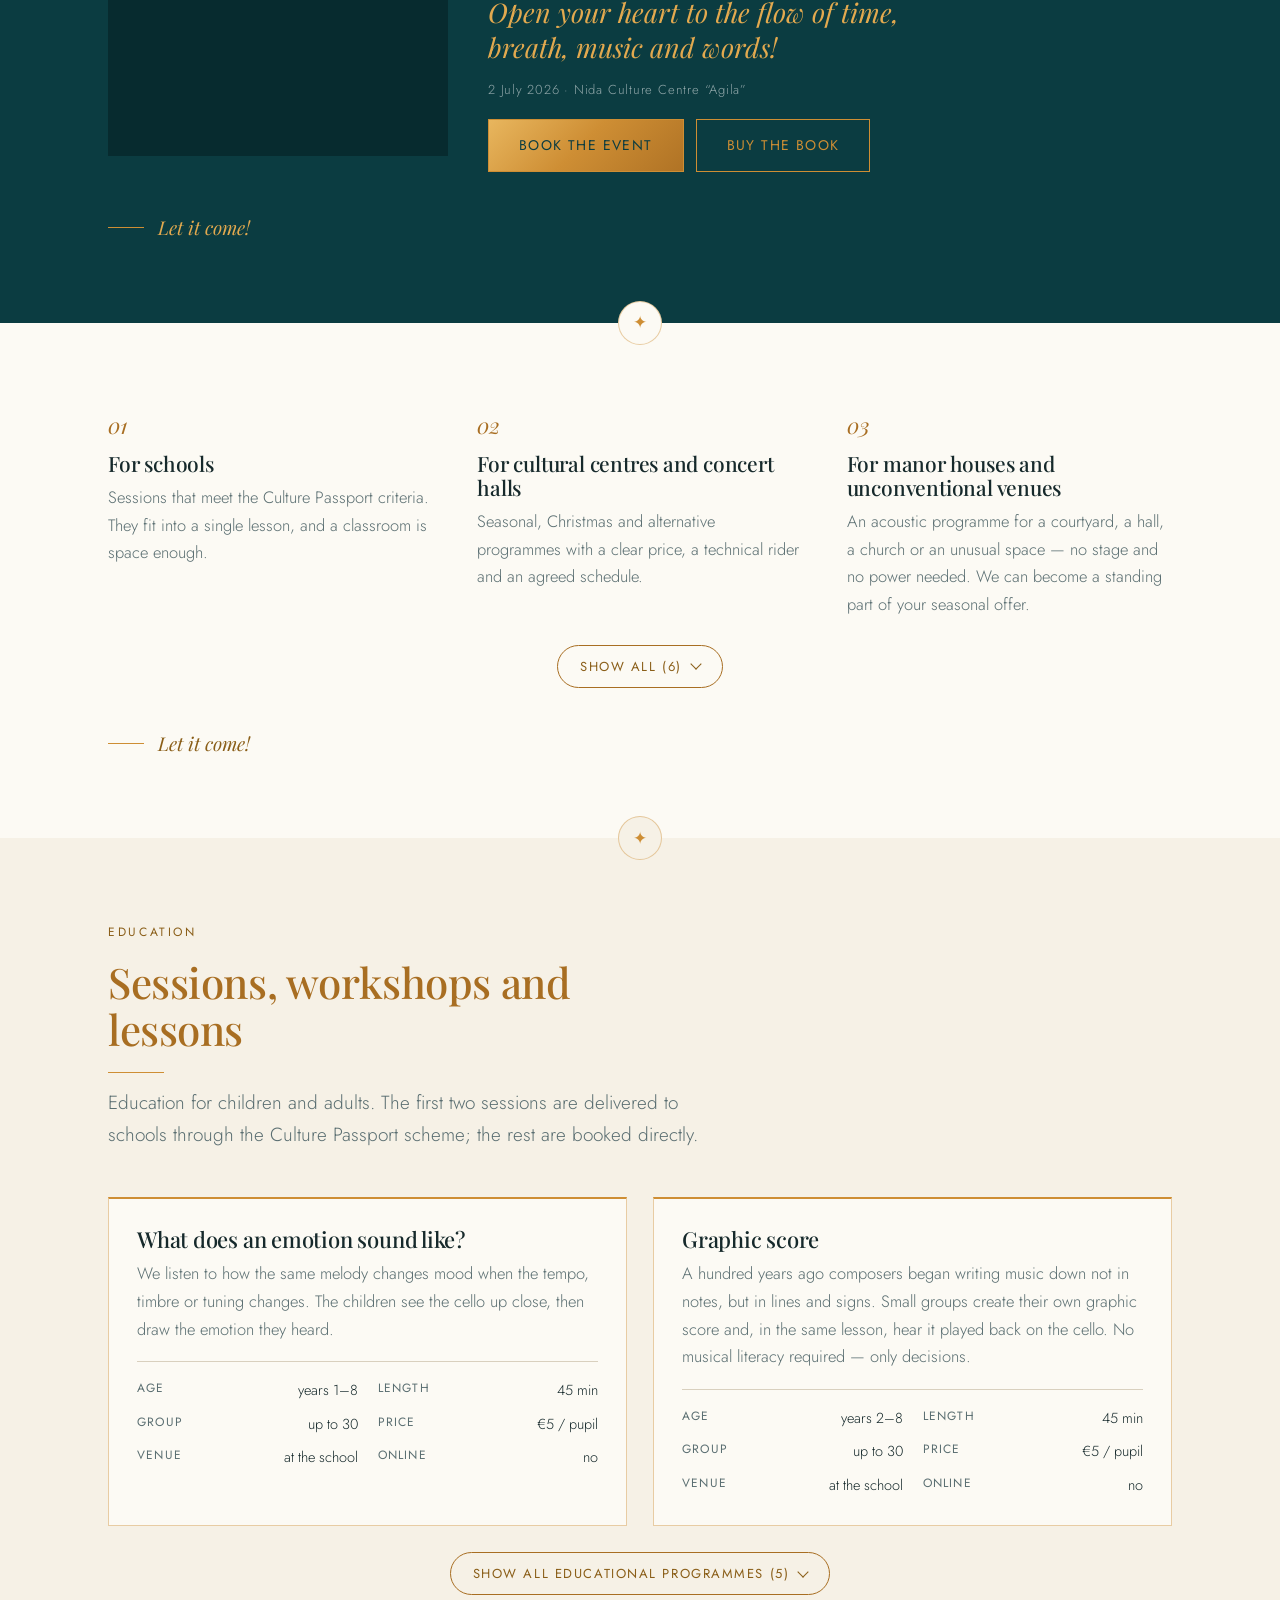
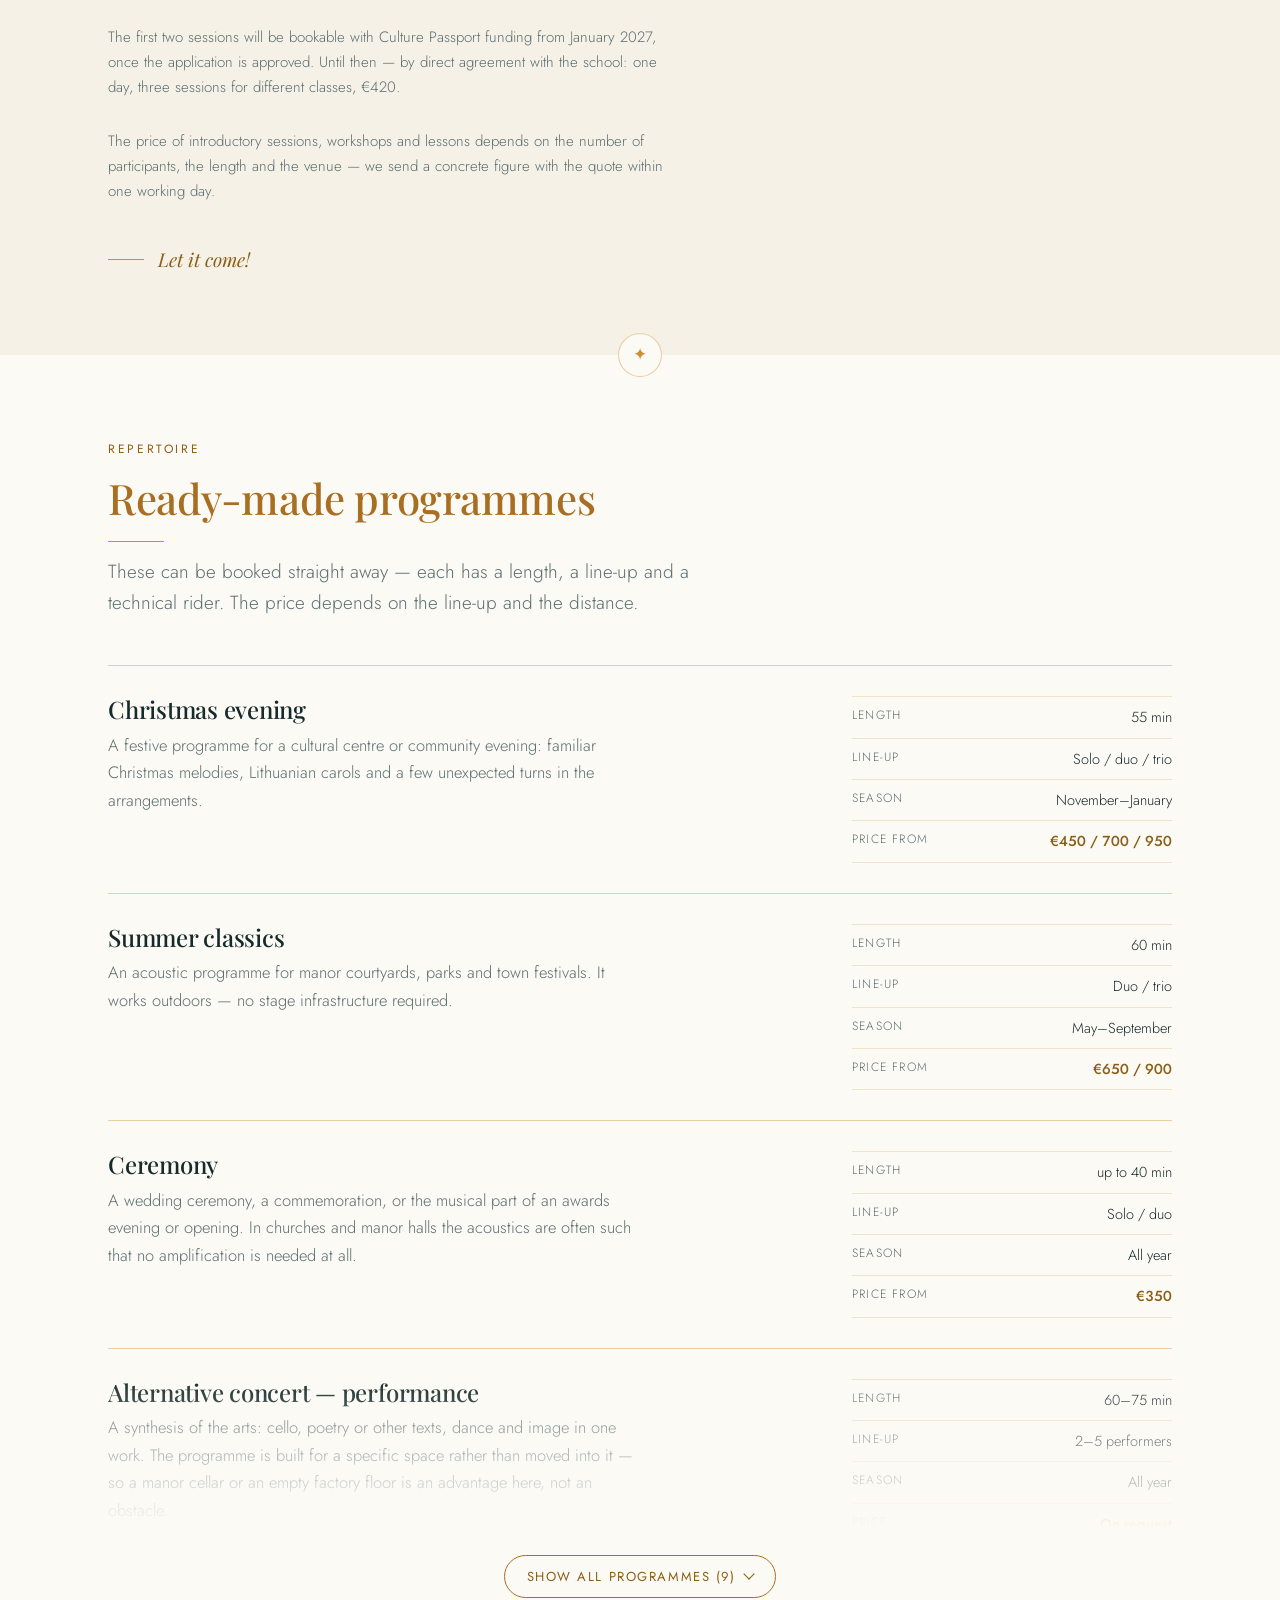
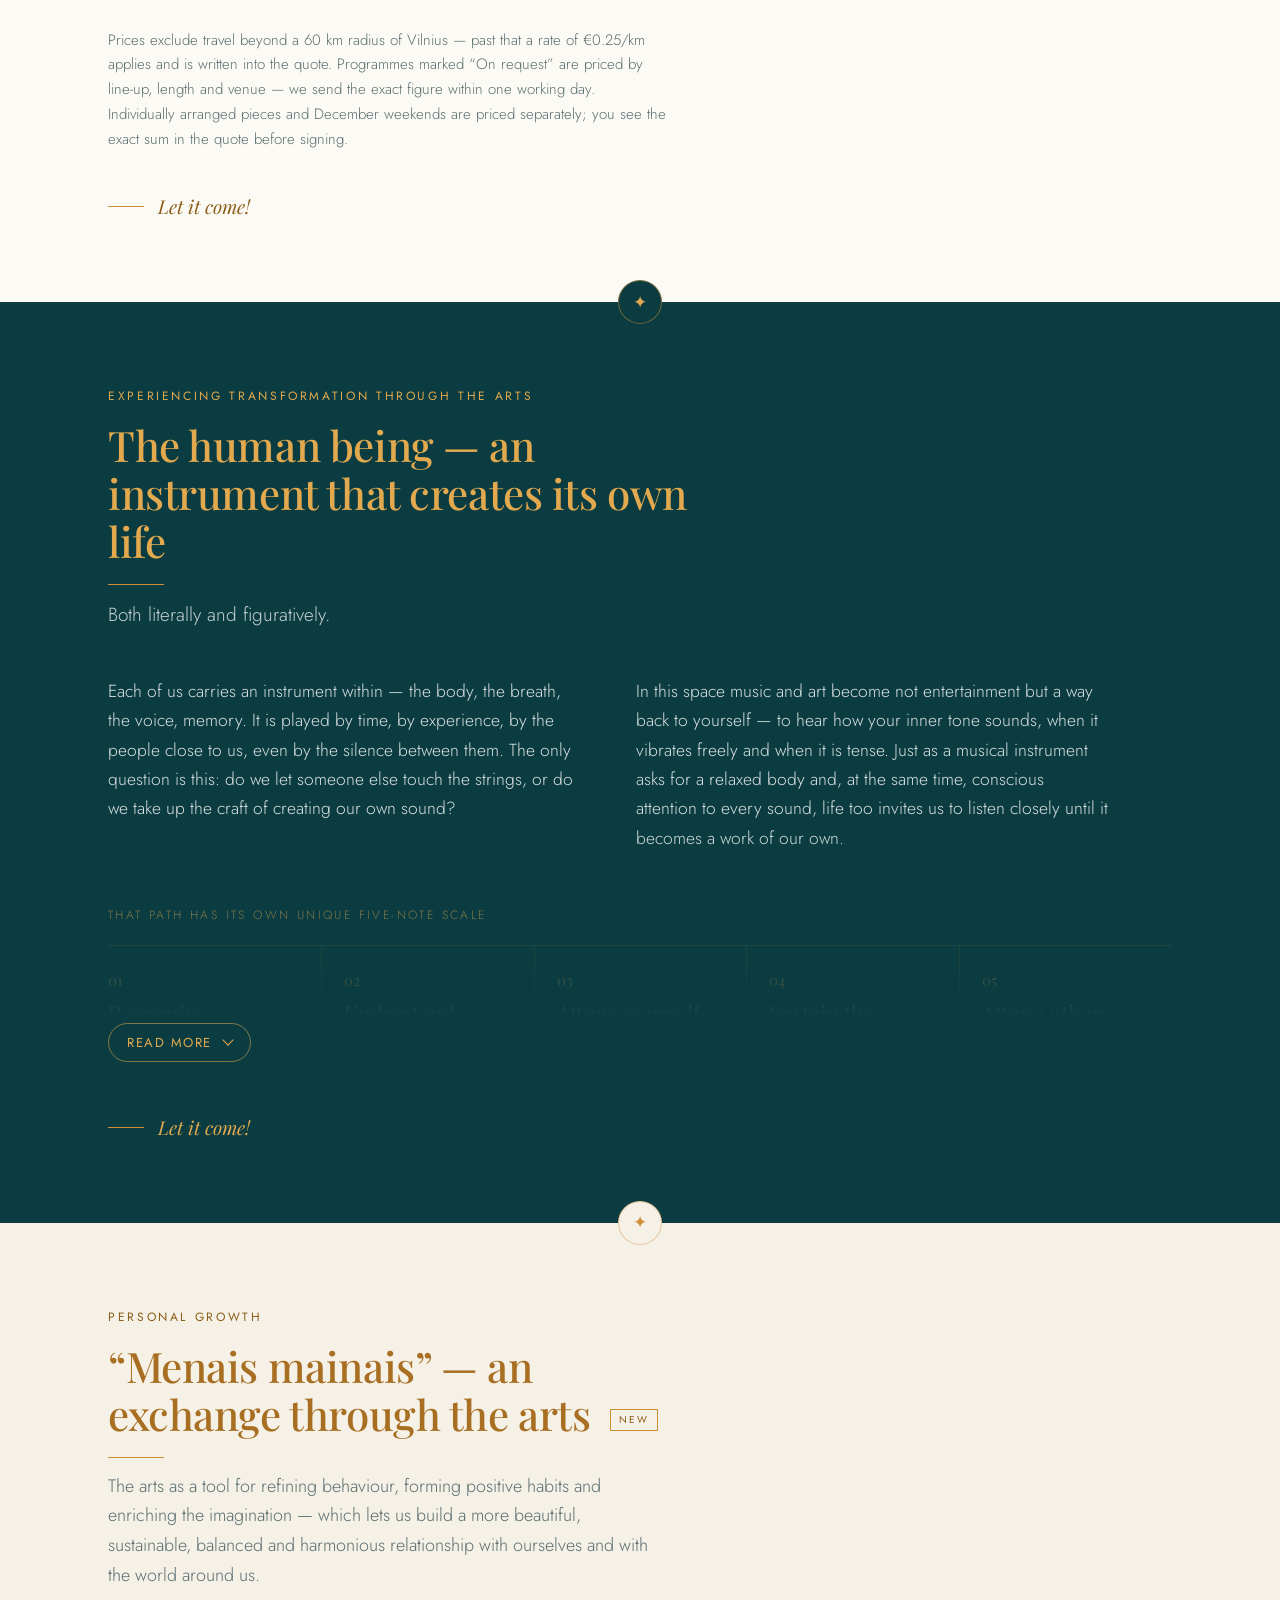
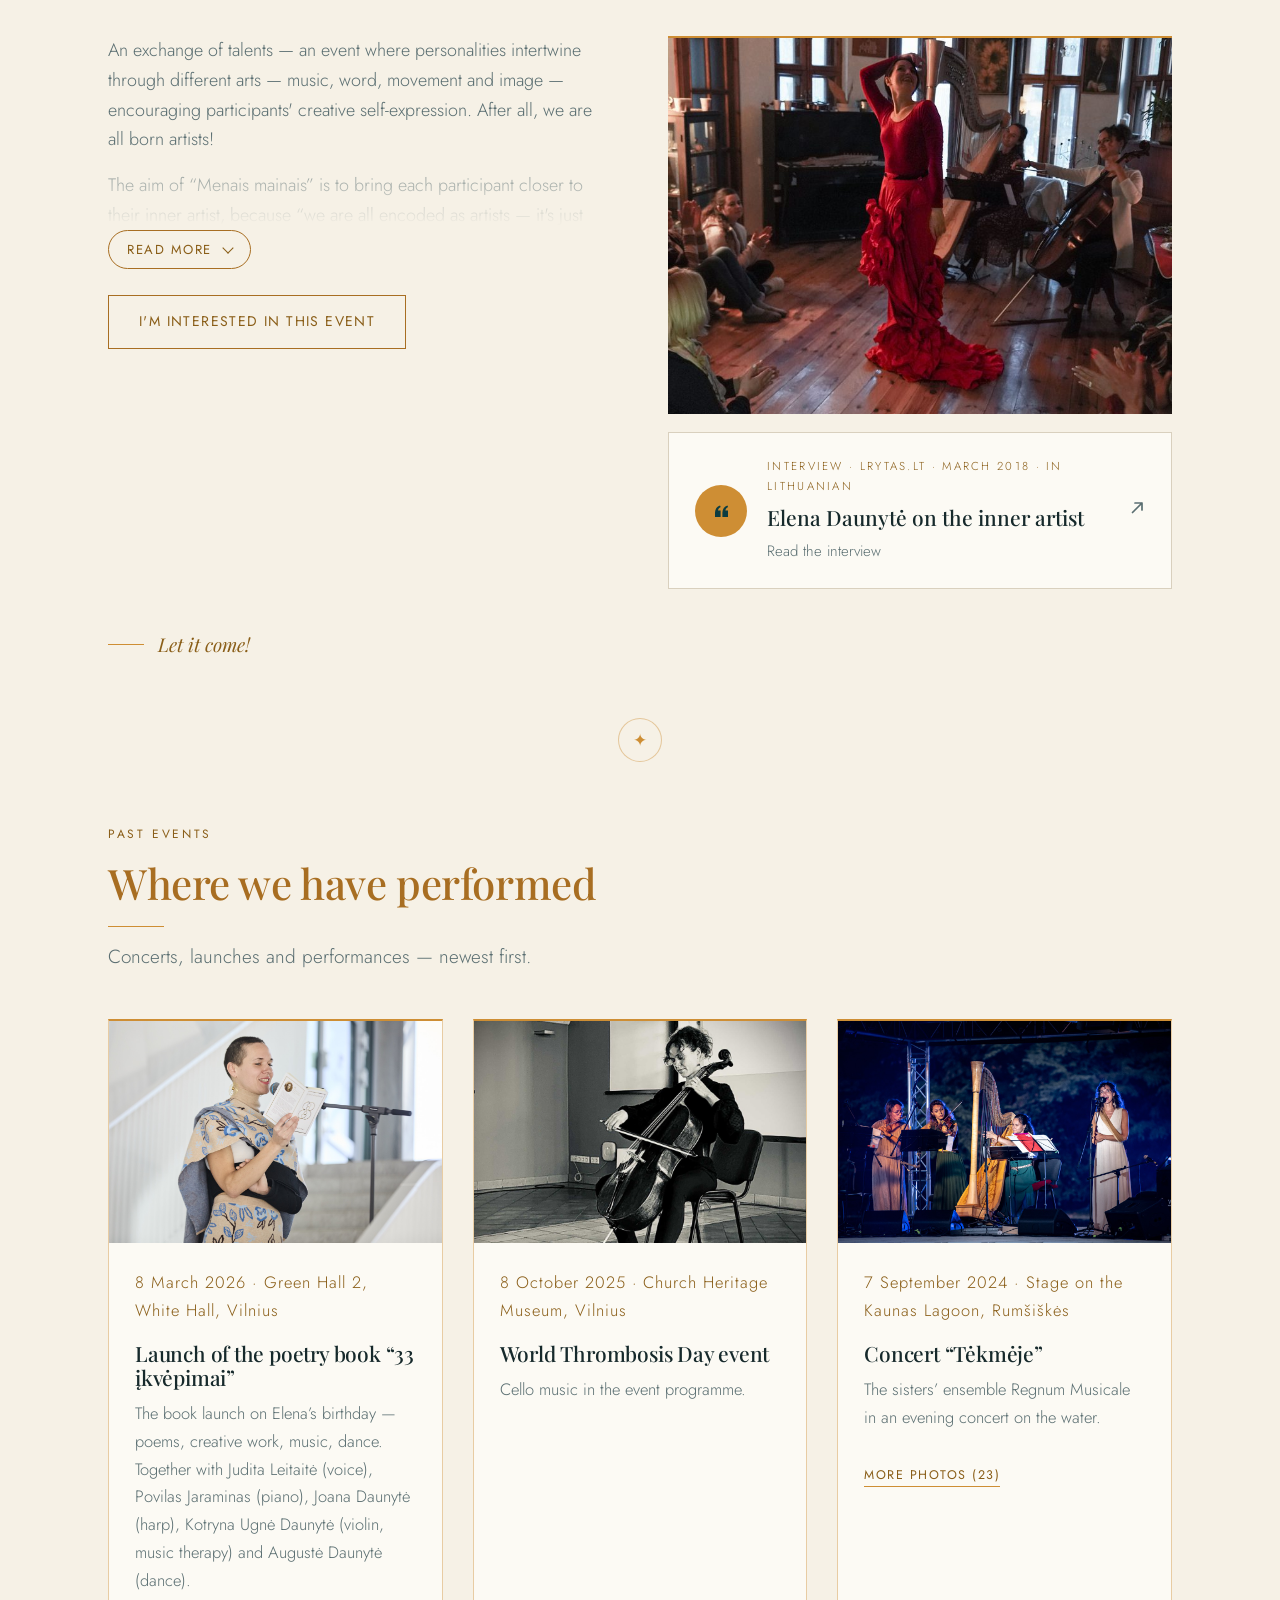
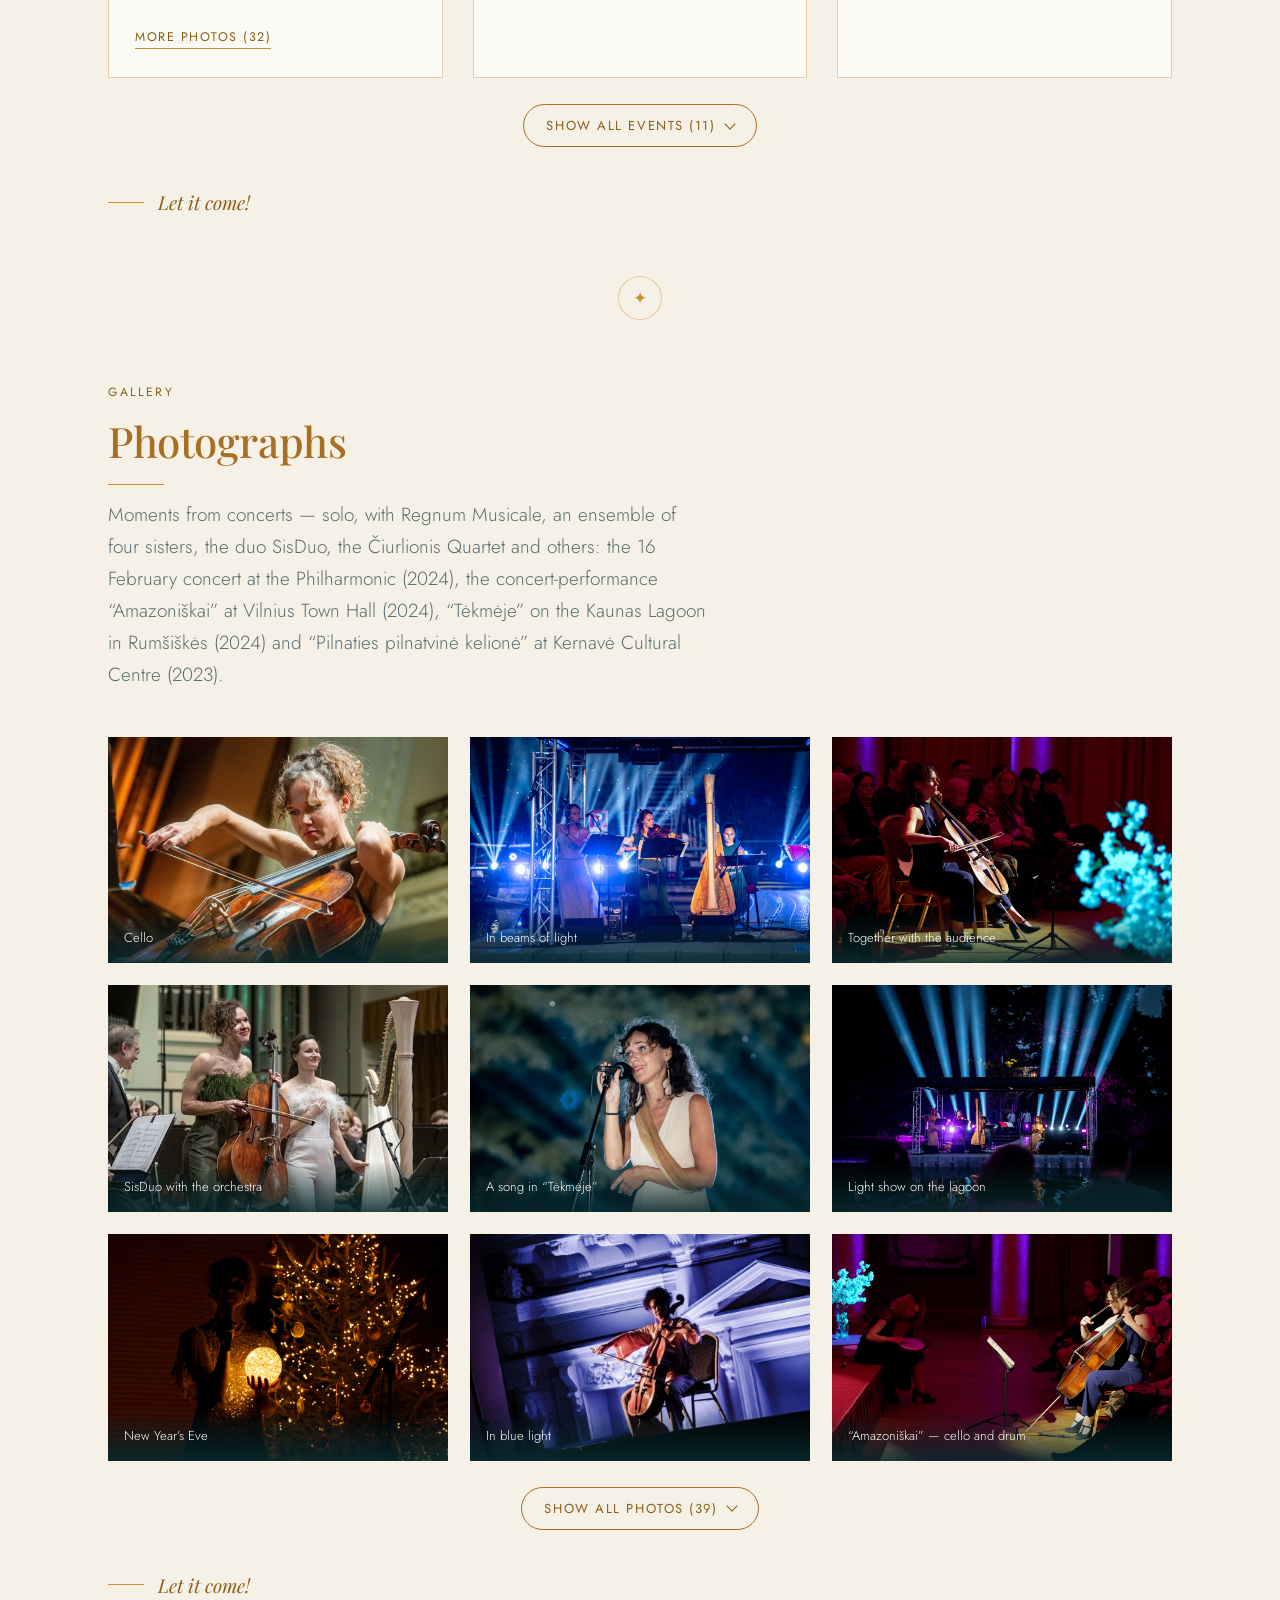
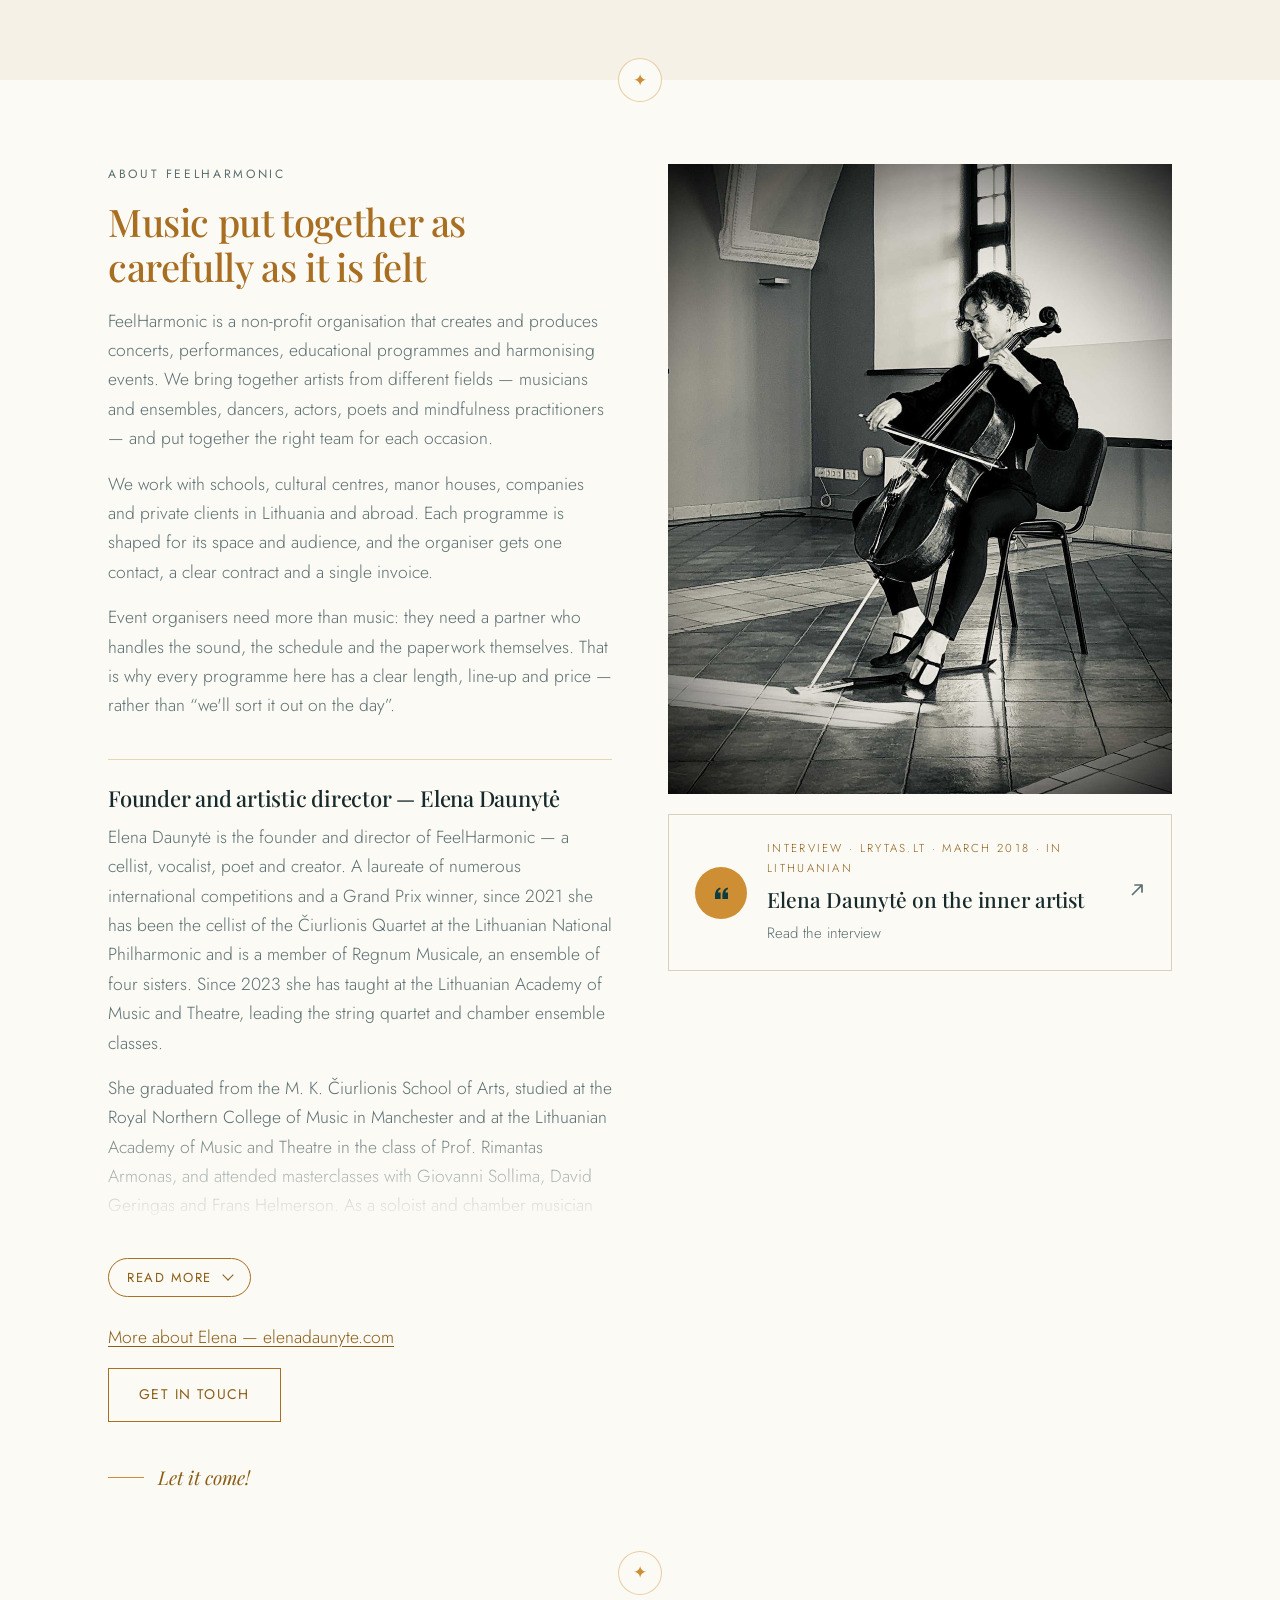
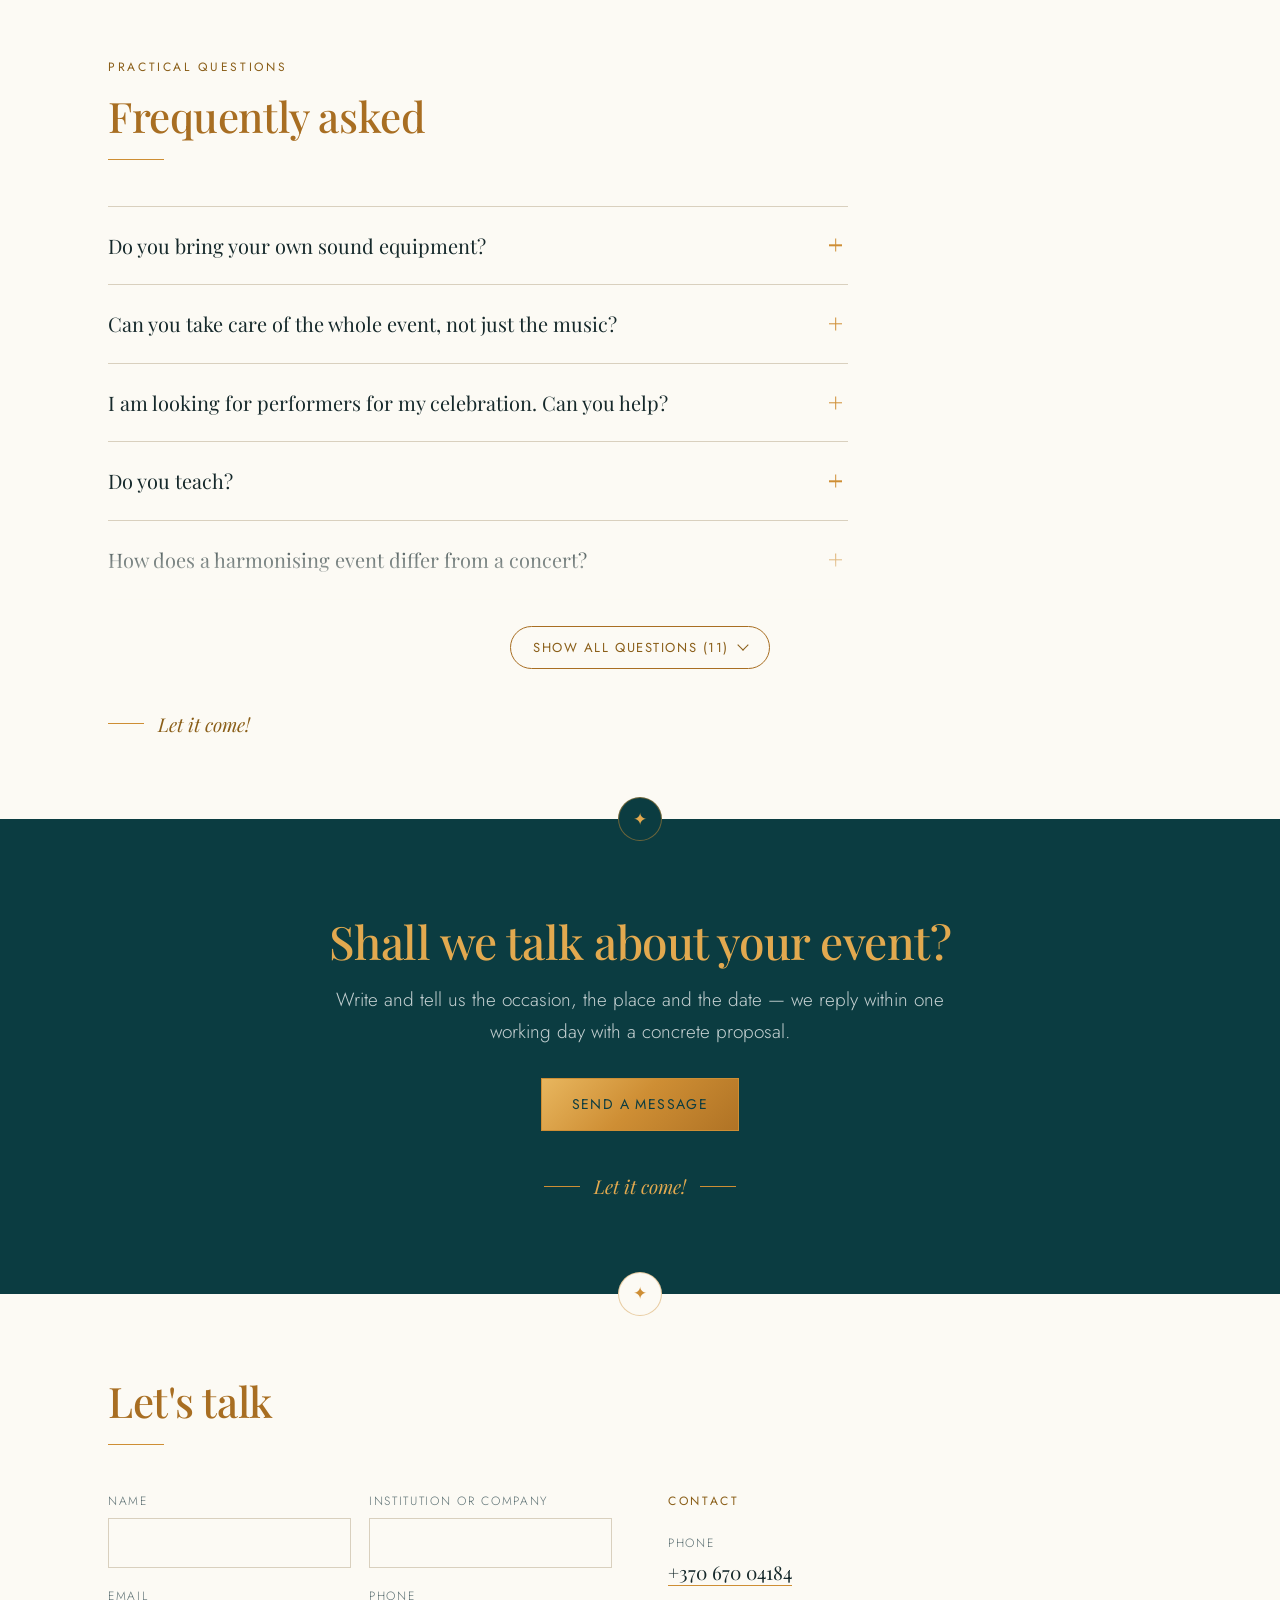
==== commit 801f4009: "Renginių plakatai vienodo pločio (viršuje, šalia pavadinimo) Co-Authored-By: Claude Opus 5.5 <norepl" ====
--- a/en/index.html
+++ b/en/index.html
@@ -28,7 +28,7 @@
 <link rel="preconnect" href="https://fonts.googleapis.com">
 <link rel="preconnect" href="https://fonts.gstatic.com" crossorigin>
 <link rel="stylesheet" href="https://fonts.googleapis.com/css2?family=Jost:ital,wght@0,300;0,400;0,500;1,400&family=Lora:wght@400&family=Montserrat:wght@400&family=Playfair+Display:ital,wght@0,500;0,700;1,500&display=swap">
-<link rel="stylesheet" href="../assets/css/style.css?v=a5528266">
+<link rel="stylesheet" href="../assets/css/style.css?v=dcec4c97">
 </head>
 <body>
 <a class="skip" href="#turinys">Skip to content</a>
--- a/assets/css/style.css
+++ b/assets/css/style.css
@@ -794,9 +794,10 @@
 .ev-day span{display:block;margin-top:6px;font-size:12px;letter-spacing:.14em;text-transform:uppercase;color:var(--gold-ink)}
 .ev-tx h3{font-size:24px;margin-bottom:6px}
 /* artėjančio renginio plakatas */
-.ev-up.has-img{grid-template-columns:92px minmax(240px,360px) 1fr}
+.ev-up.has-img{grid-template-columns:92px 340px 1fr}
 .ev-poster{aspect-ratio:2/1;border-top:2px solid var(--gold);cursor:zoom-in}
-@media(max-width:900px){.ev-up.has-img{grid-template-columns:92px 1fr}.ev-up.has-img .ev-poster{grid-column:2}.ev-up.has-img .ev-tx{grid-column:2}}
+@media(max-width:1100px){.ev-up.has-img{grid-template-columns:92px 280px 1fr}}
+@media(max-width:900px){.ev-up.has-img{grid-template-columns:92px 1fr}.ev-up.has-img .ev-poster{grid-column:2;align-self:start}.ev-up.has-img .ev-tx{grid-column:2}}
 .ev-tx p{color:var(--muted);max-width:62ch}
 .ev-tx .btn{margin-top:14px}
 .ev-meta{font-size:13px;letter-spacing:.06em;color:var(--gold-ink)!important;margin:0 0 8px}
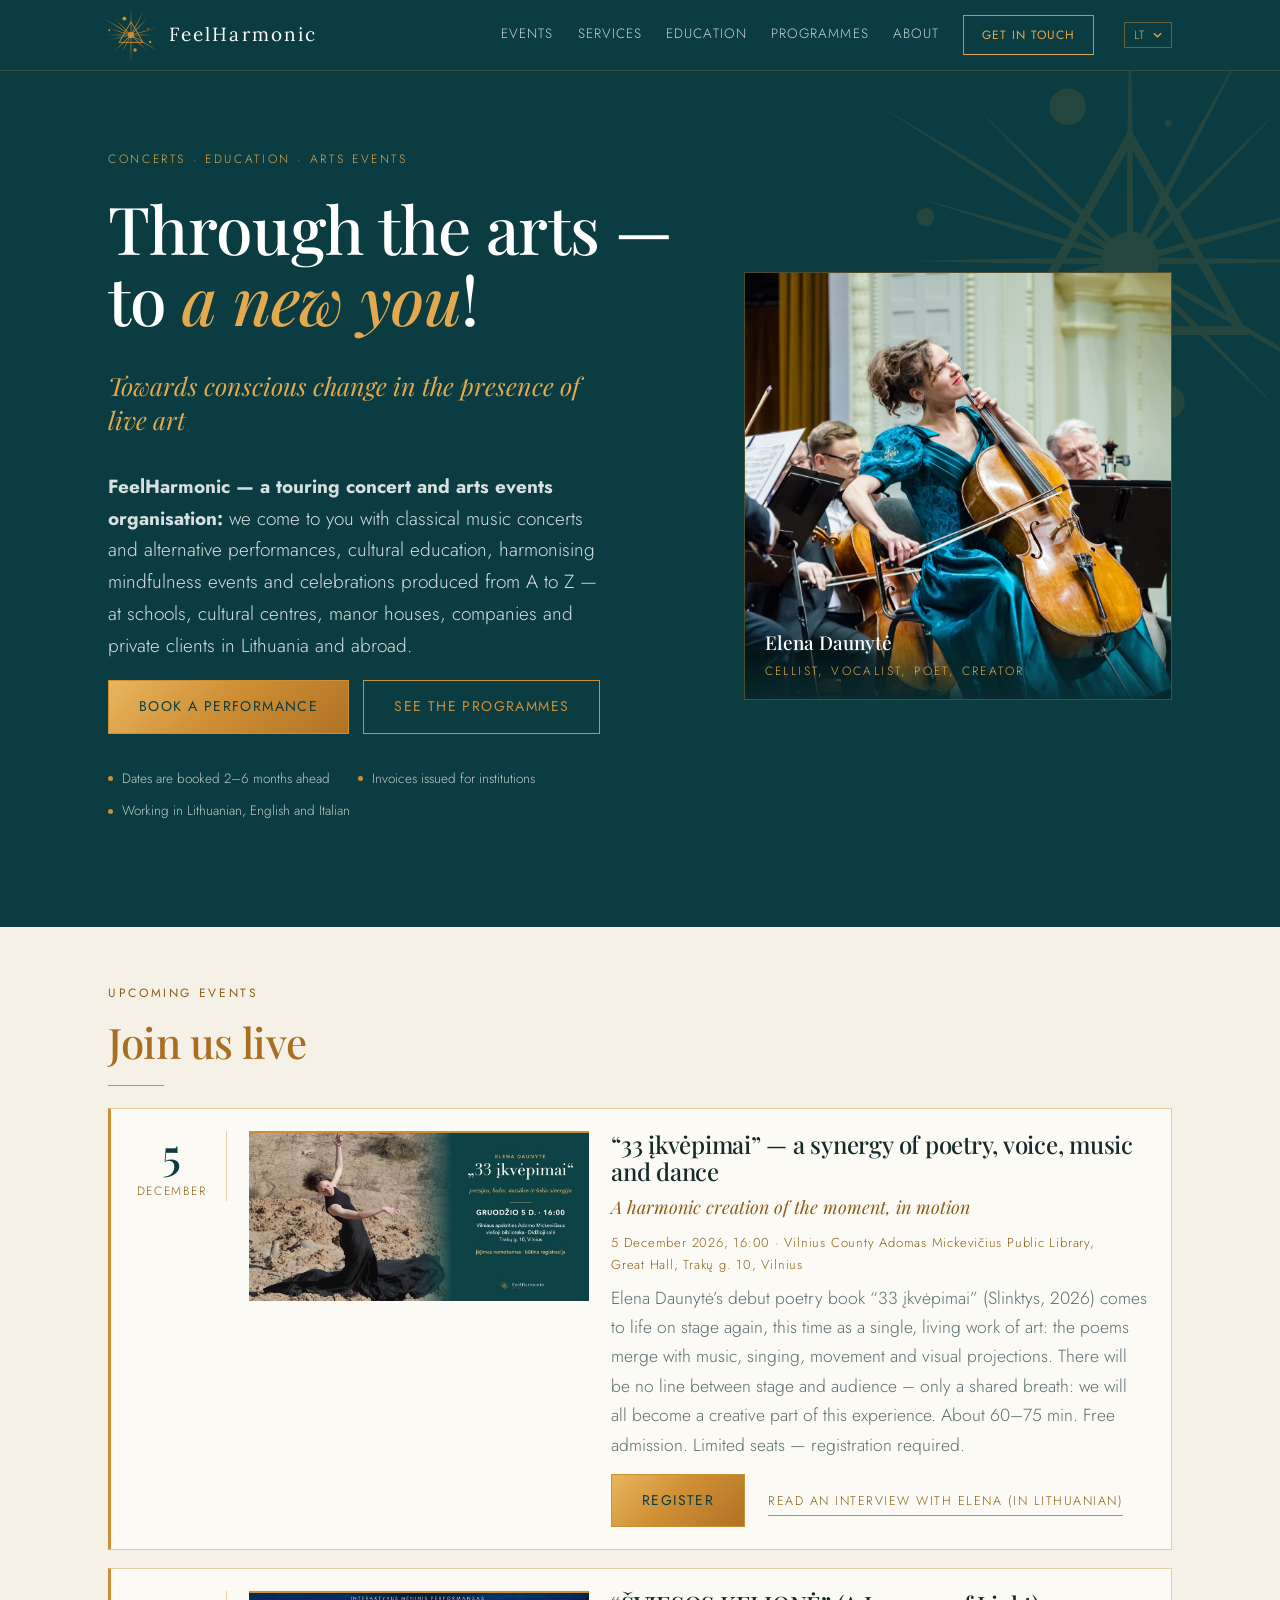
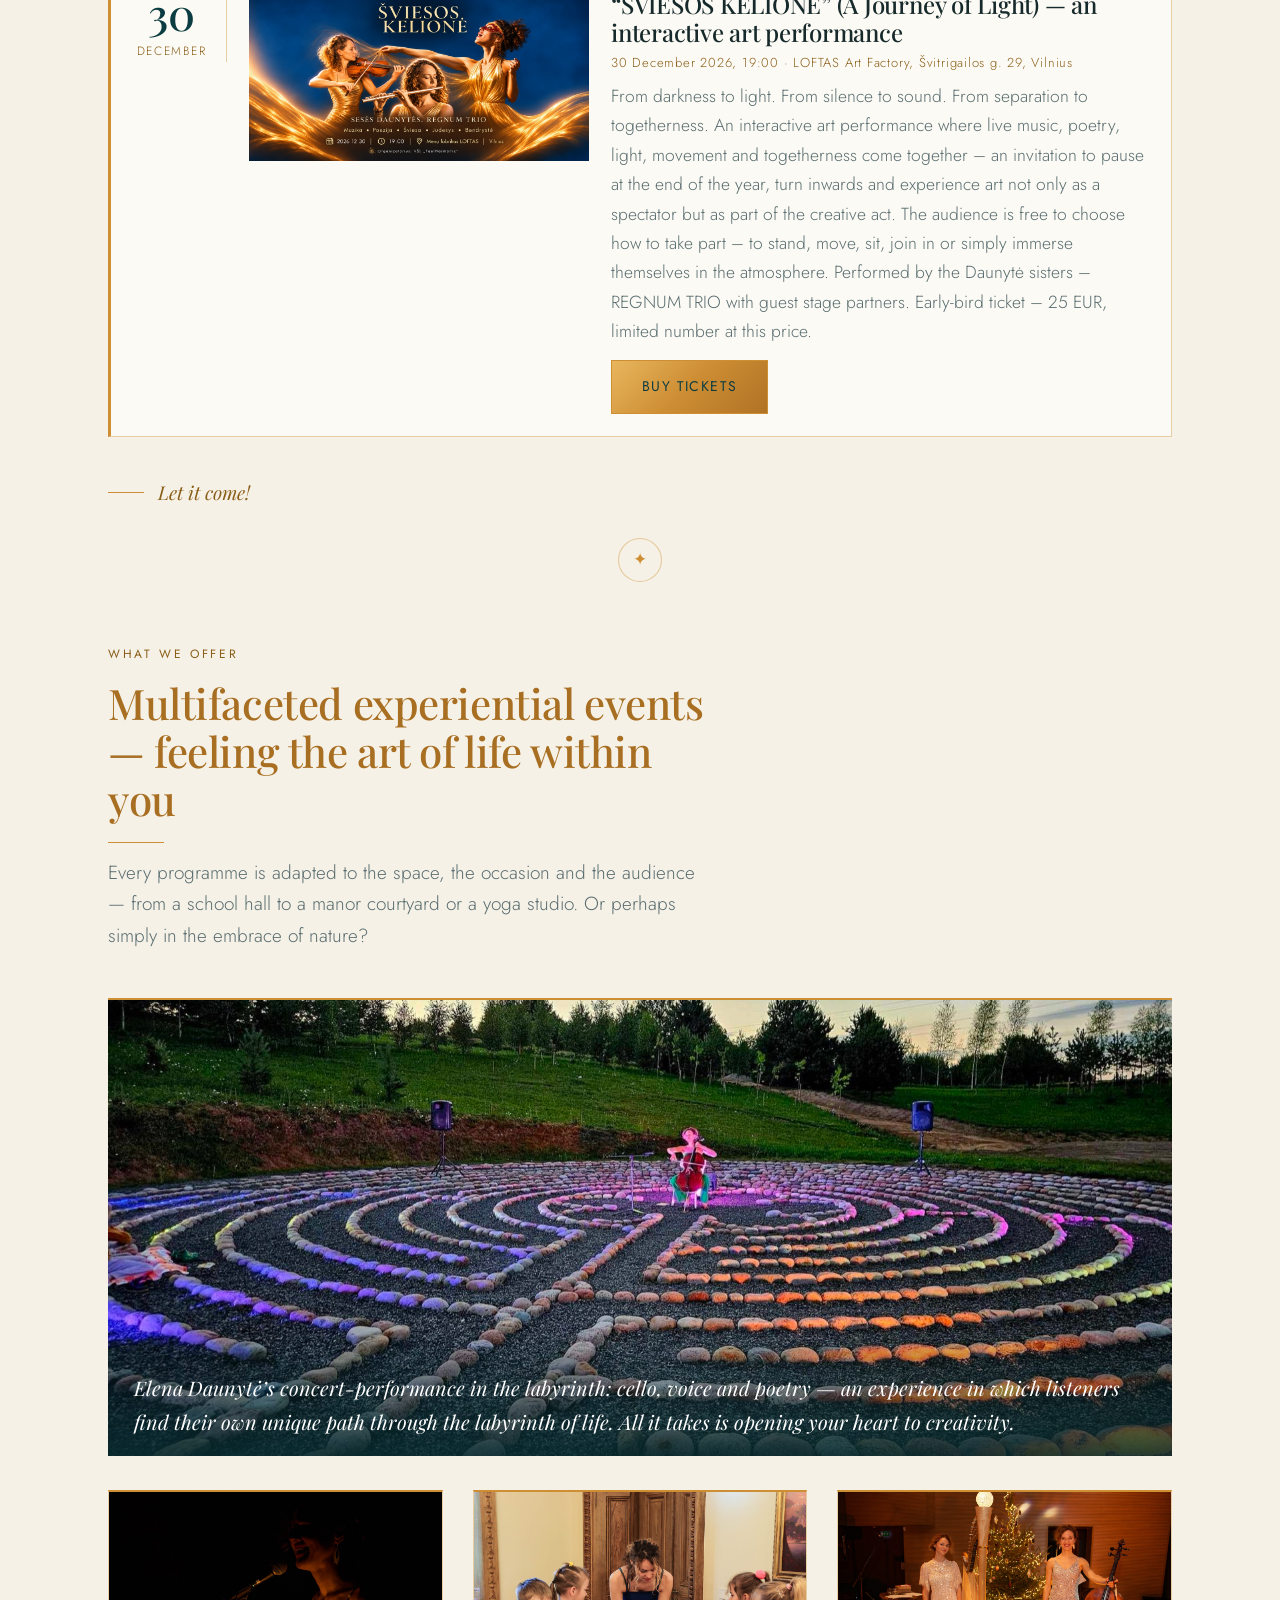
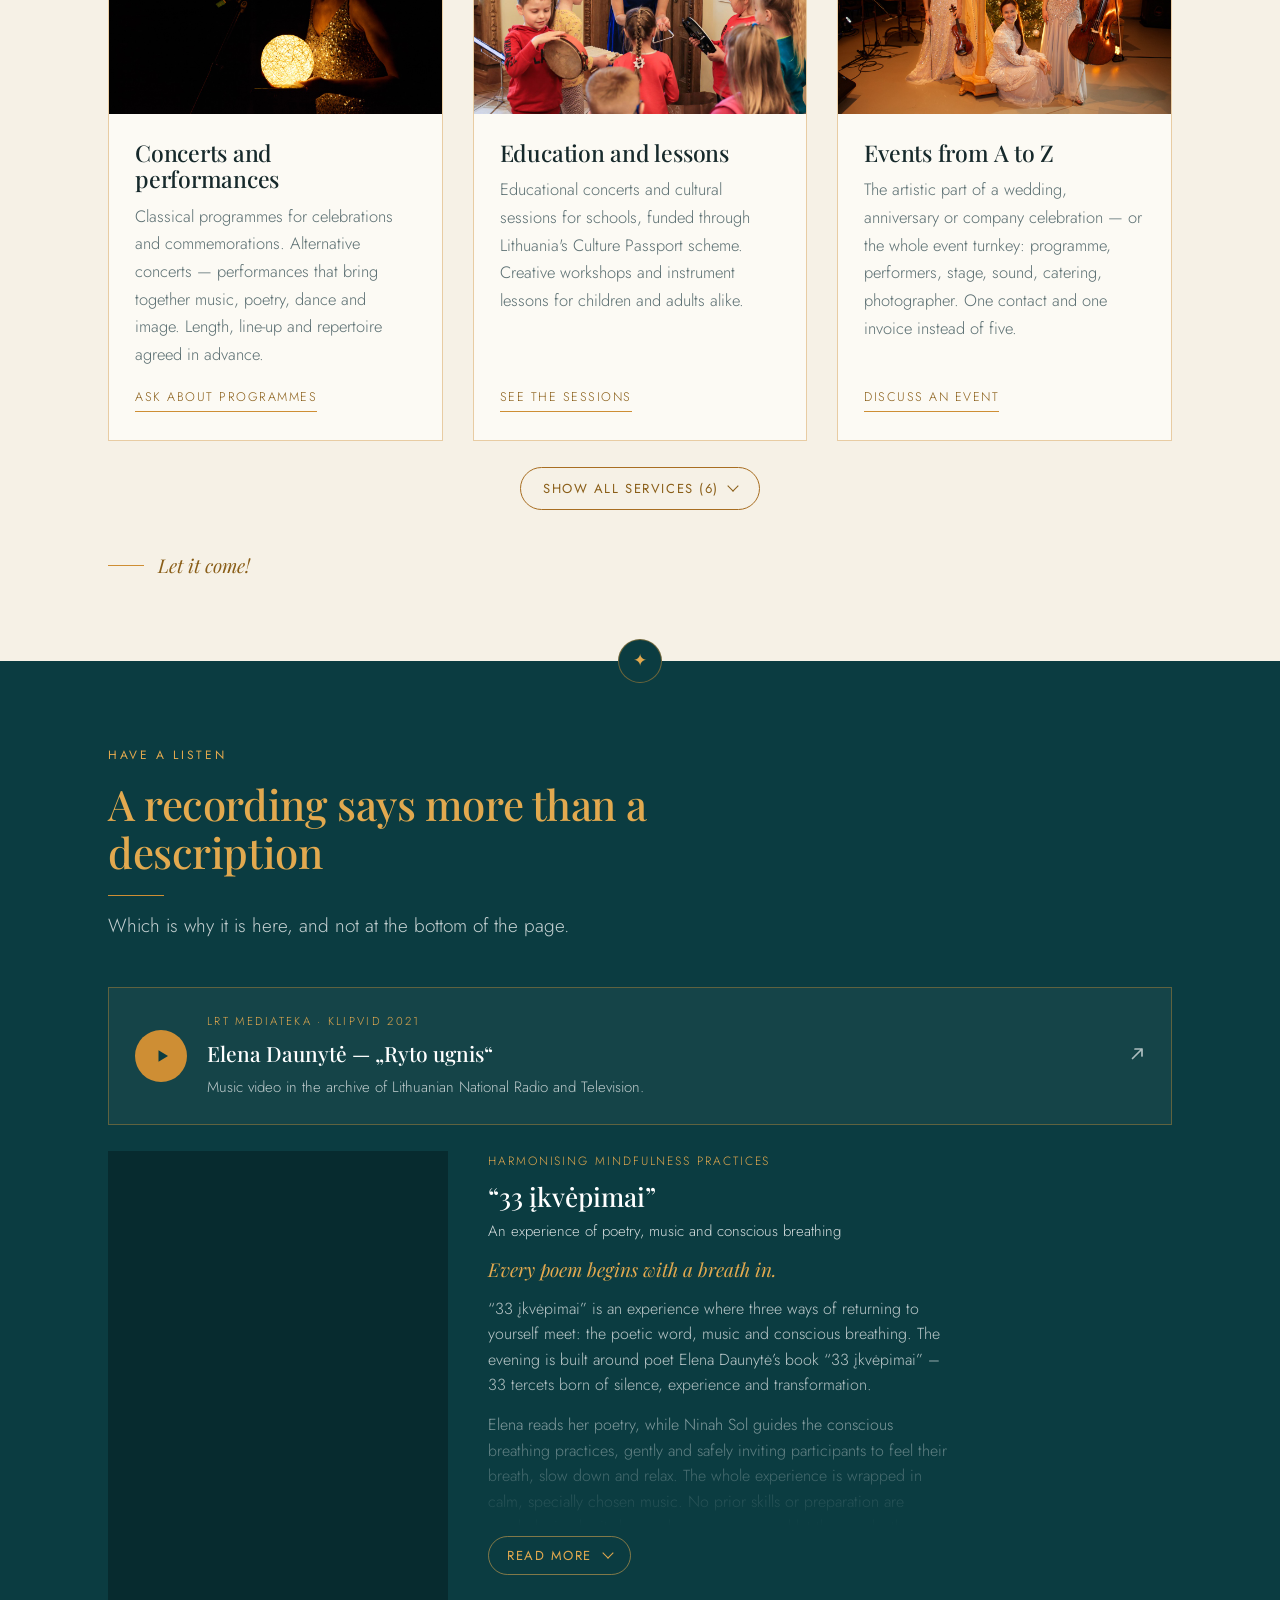
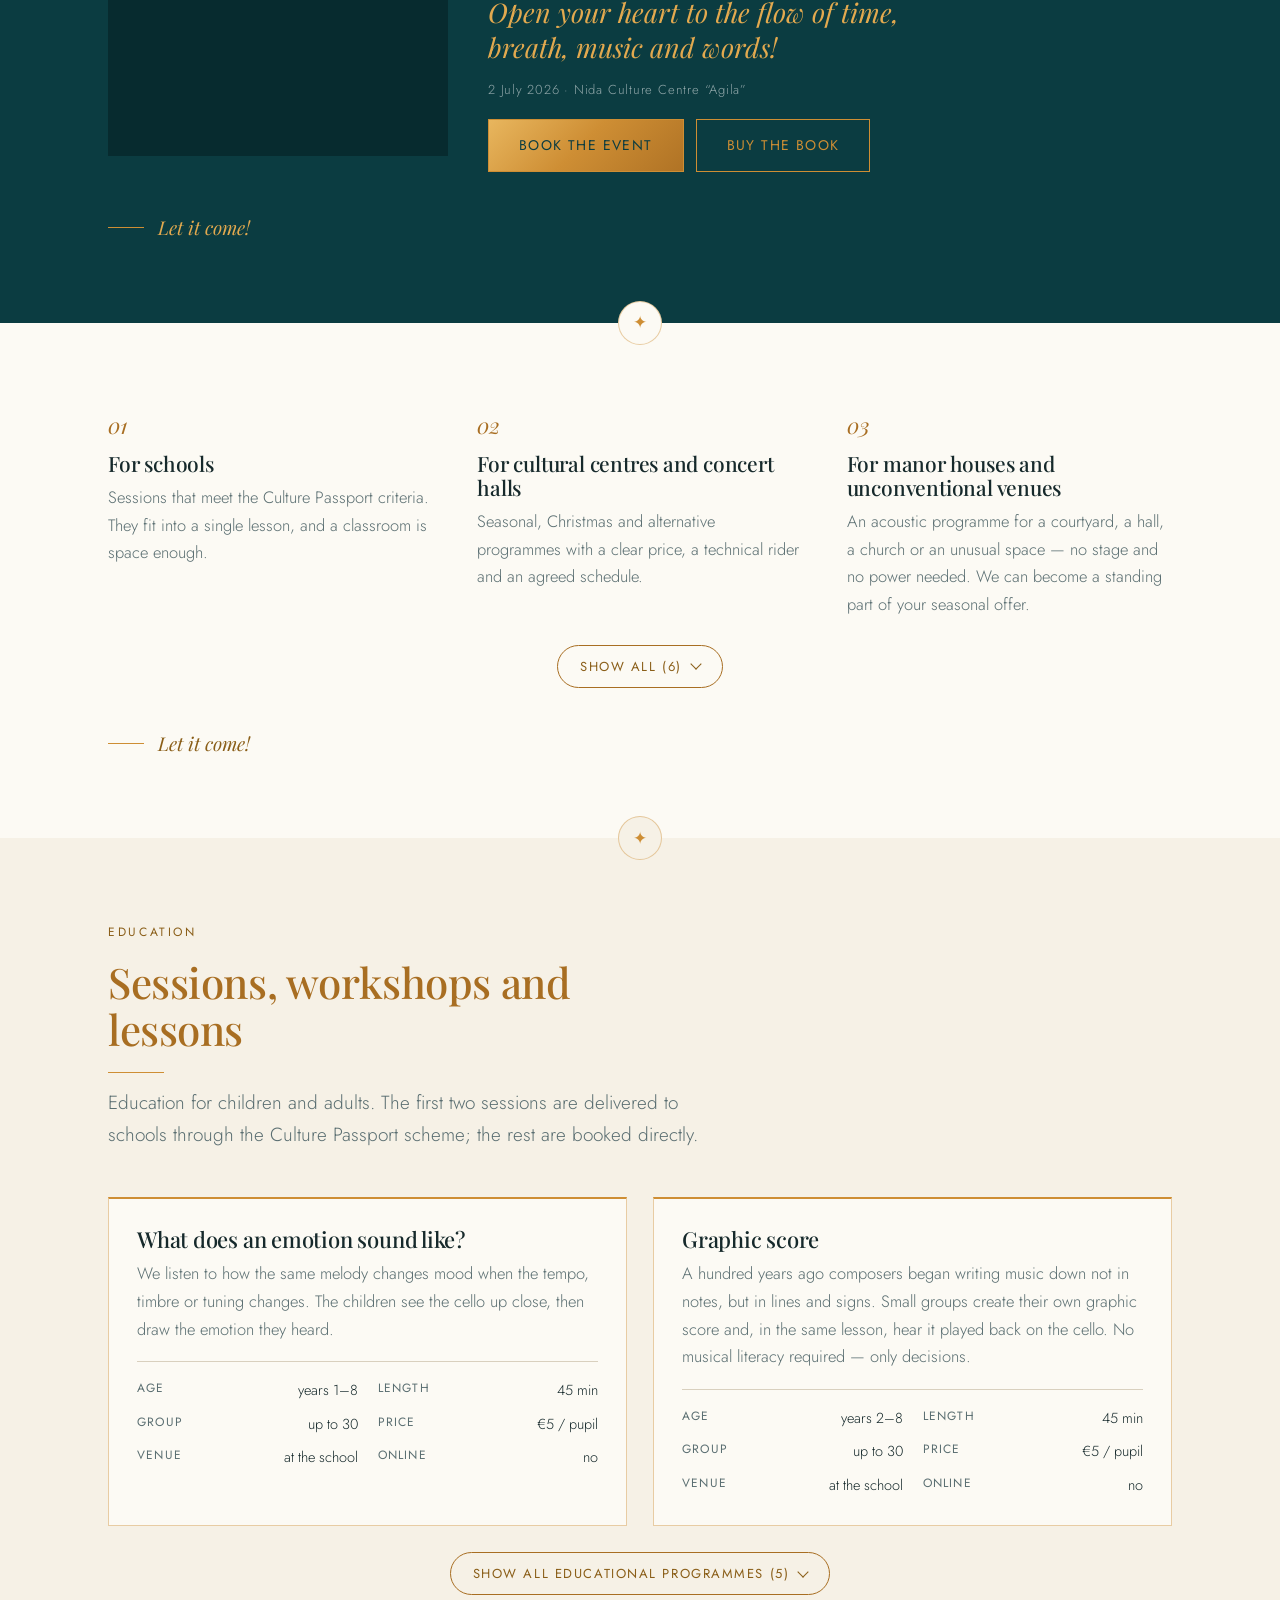
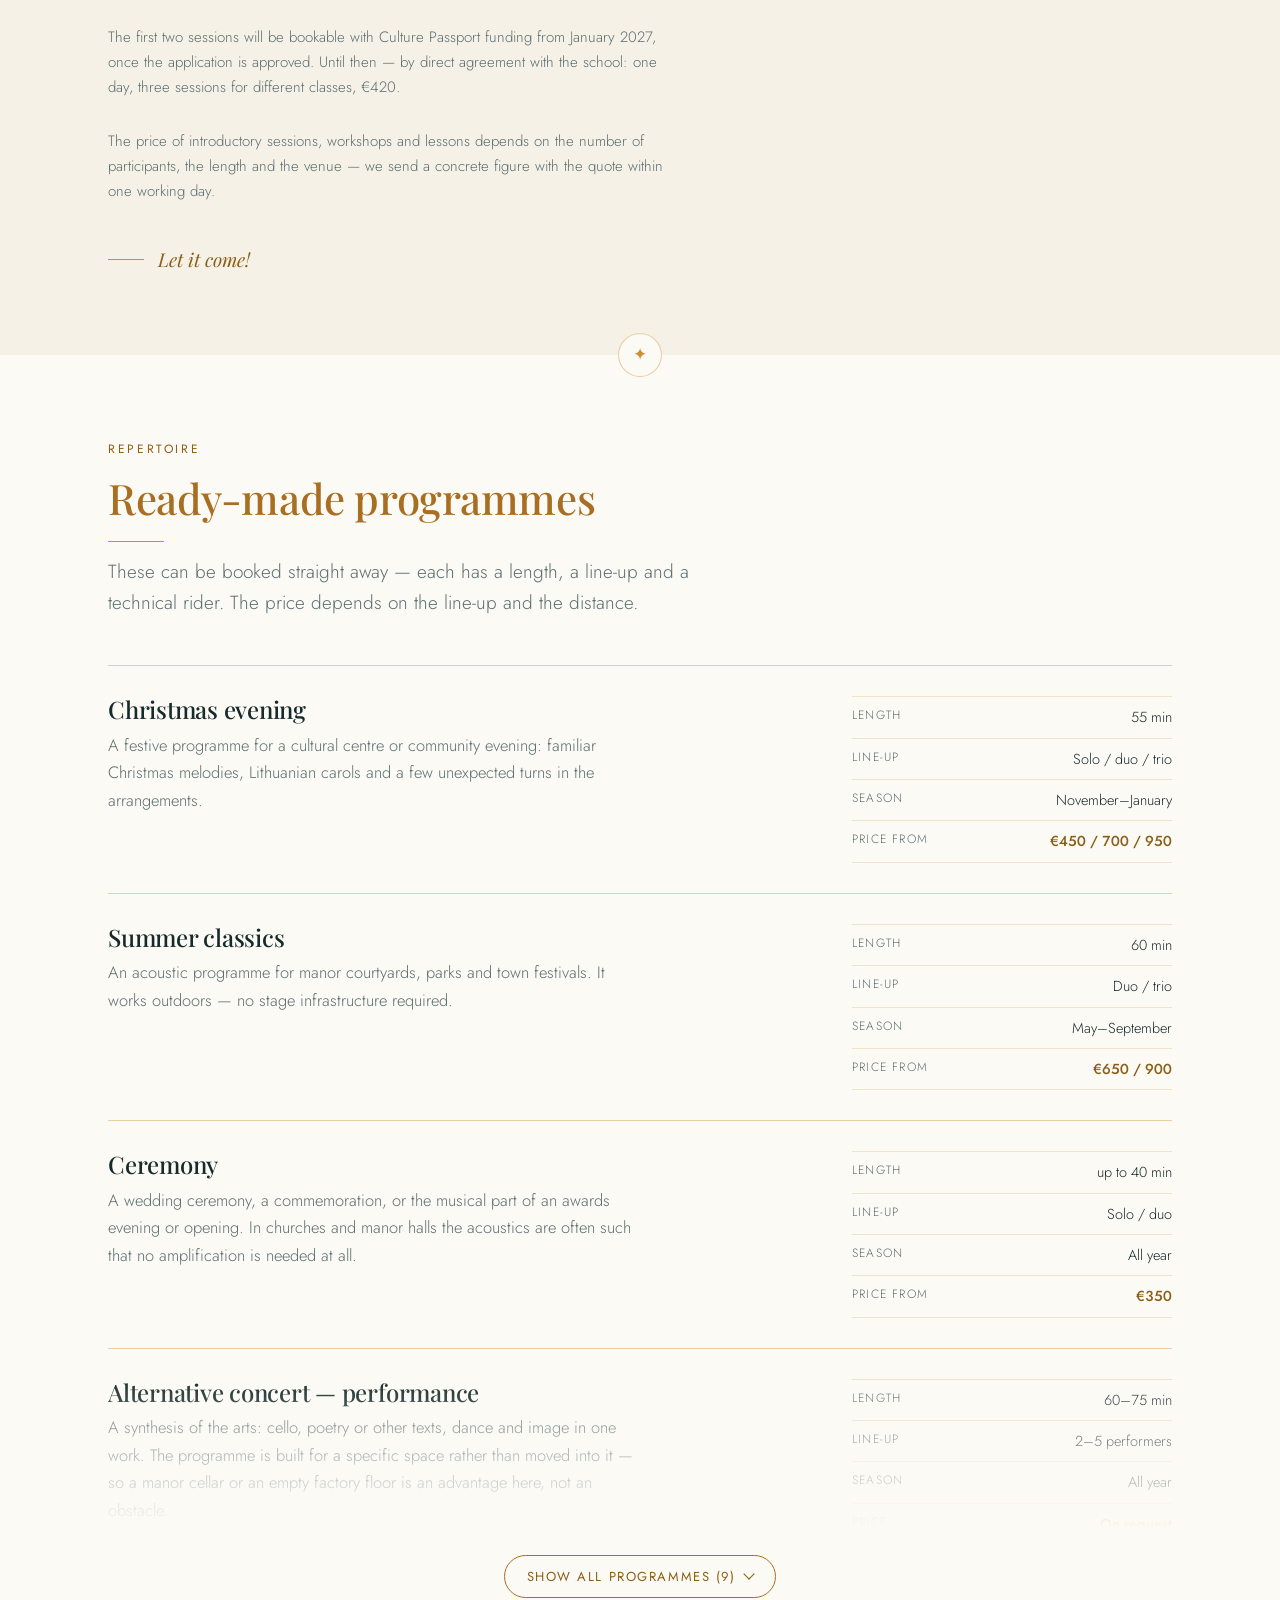
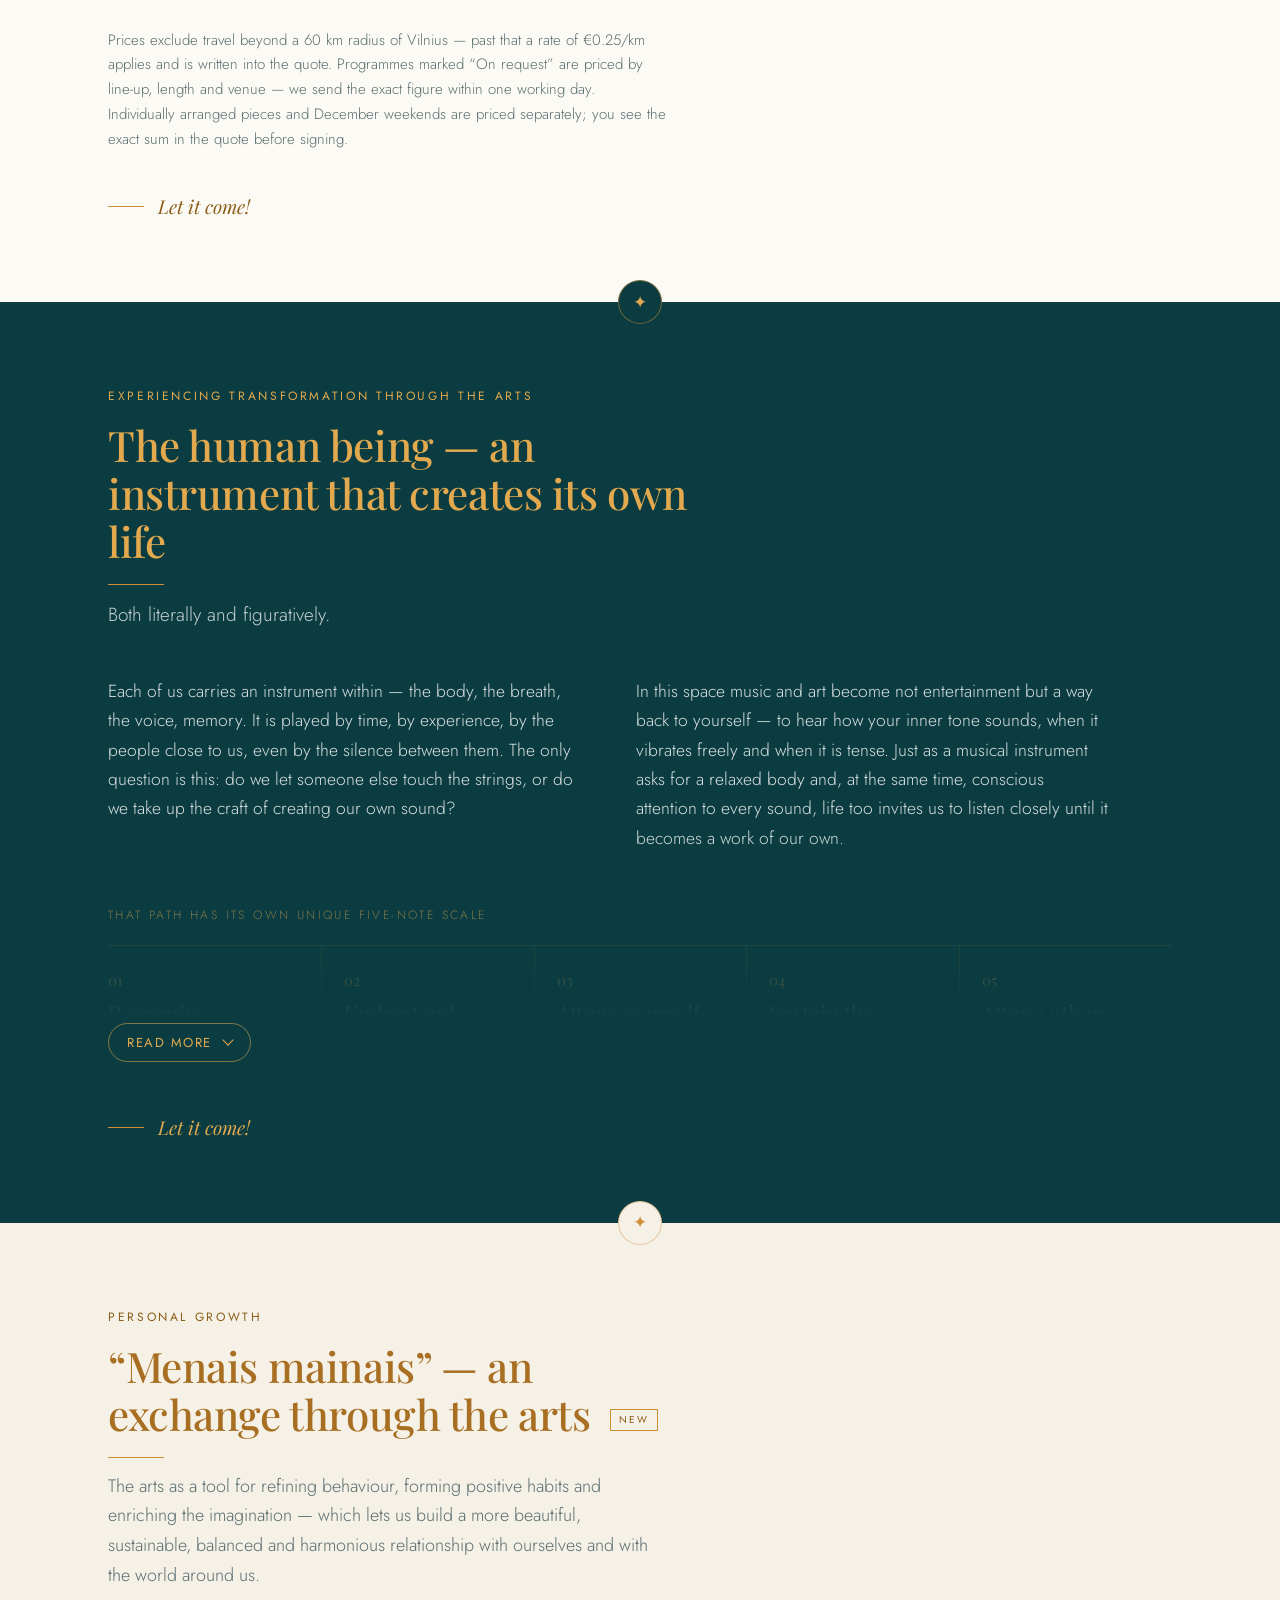
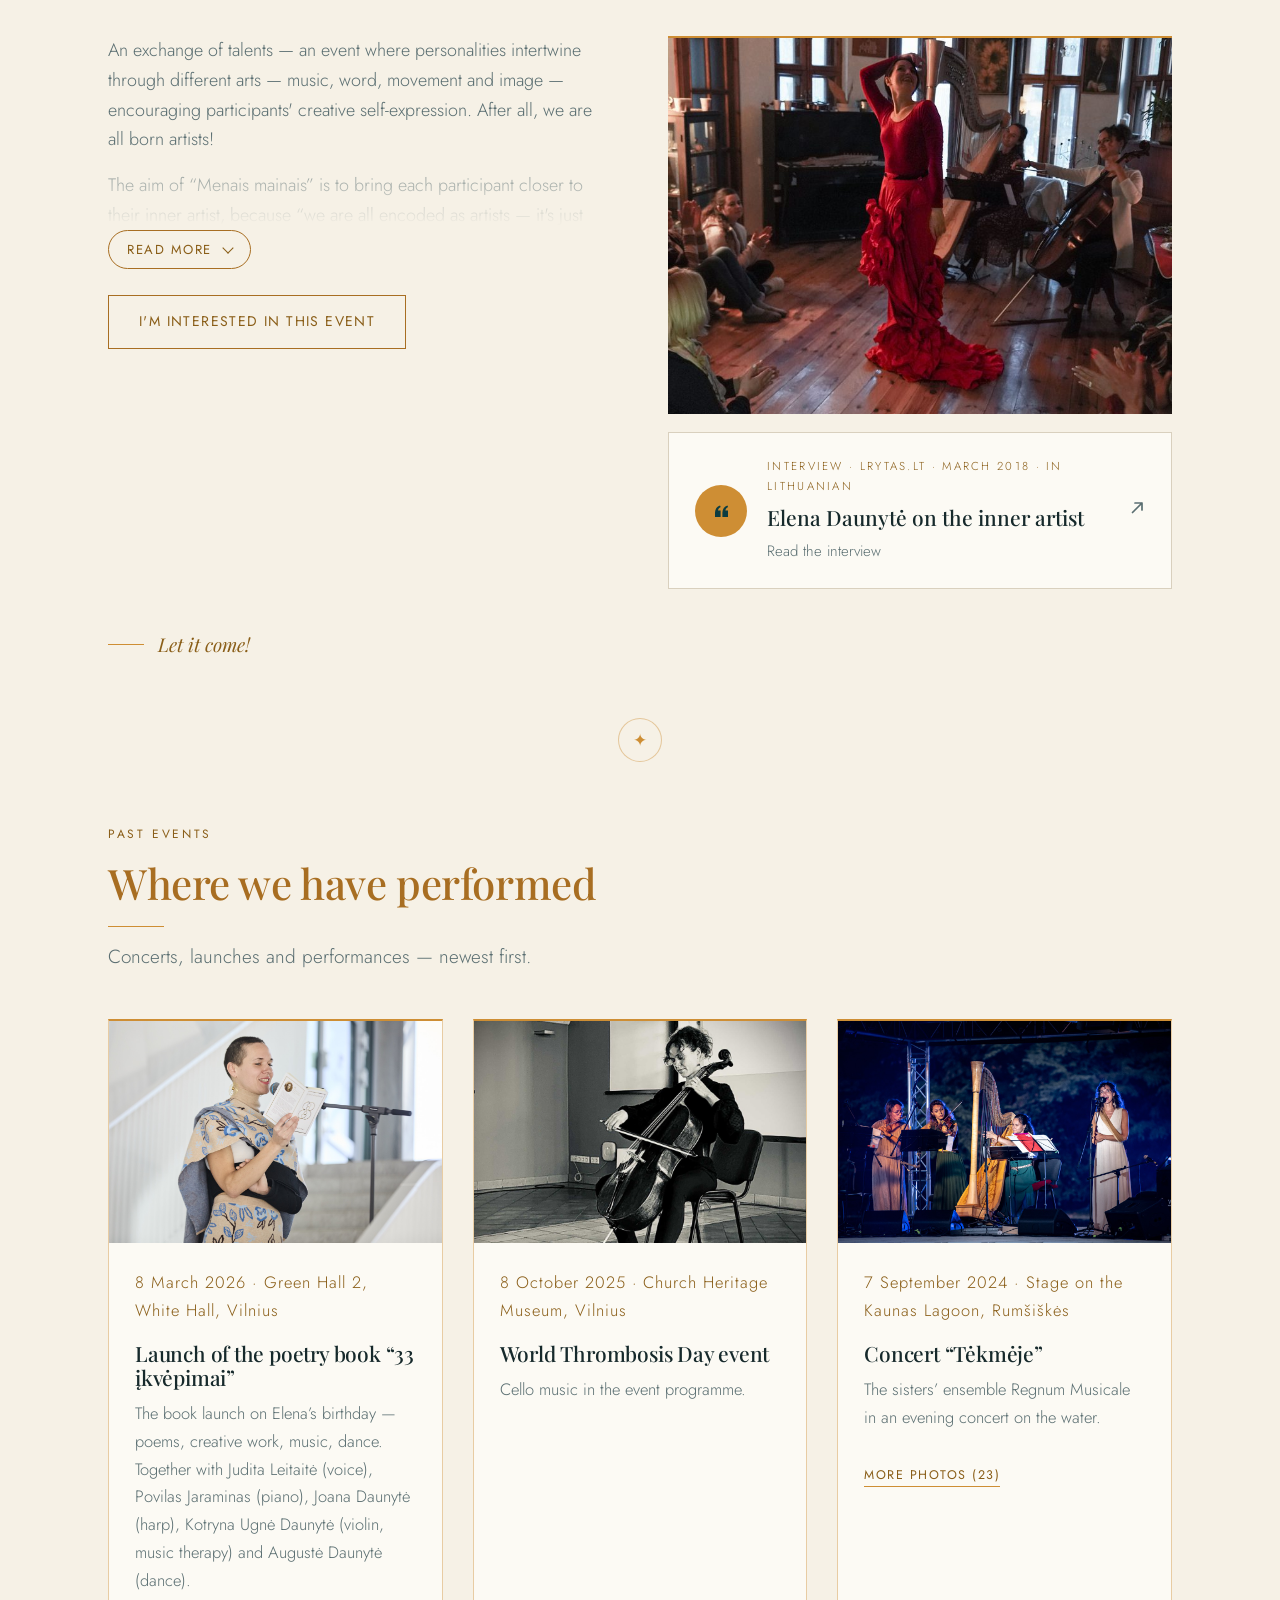
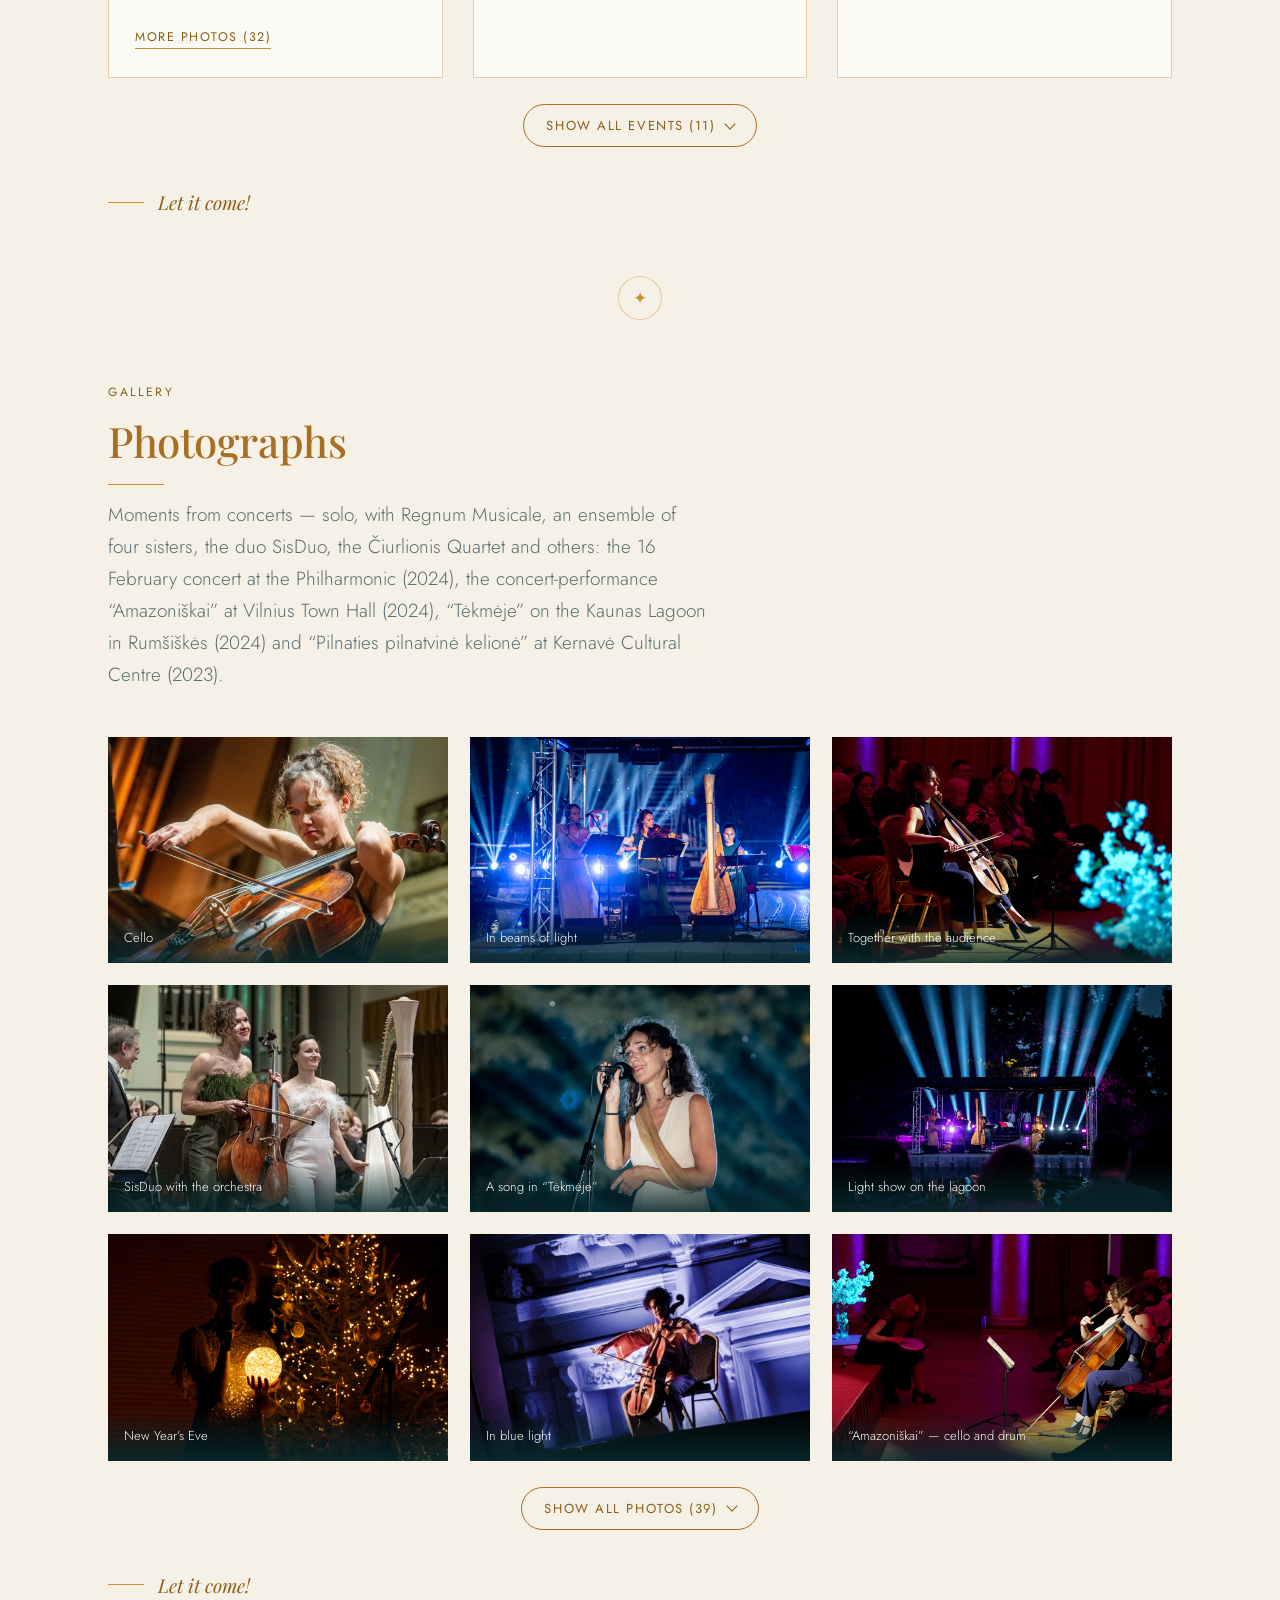
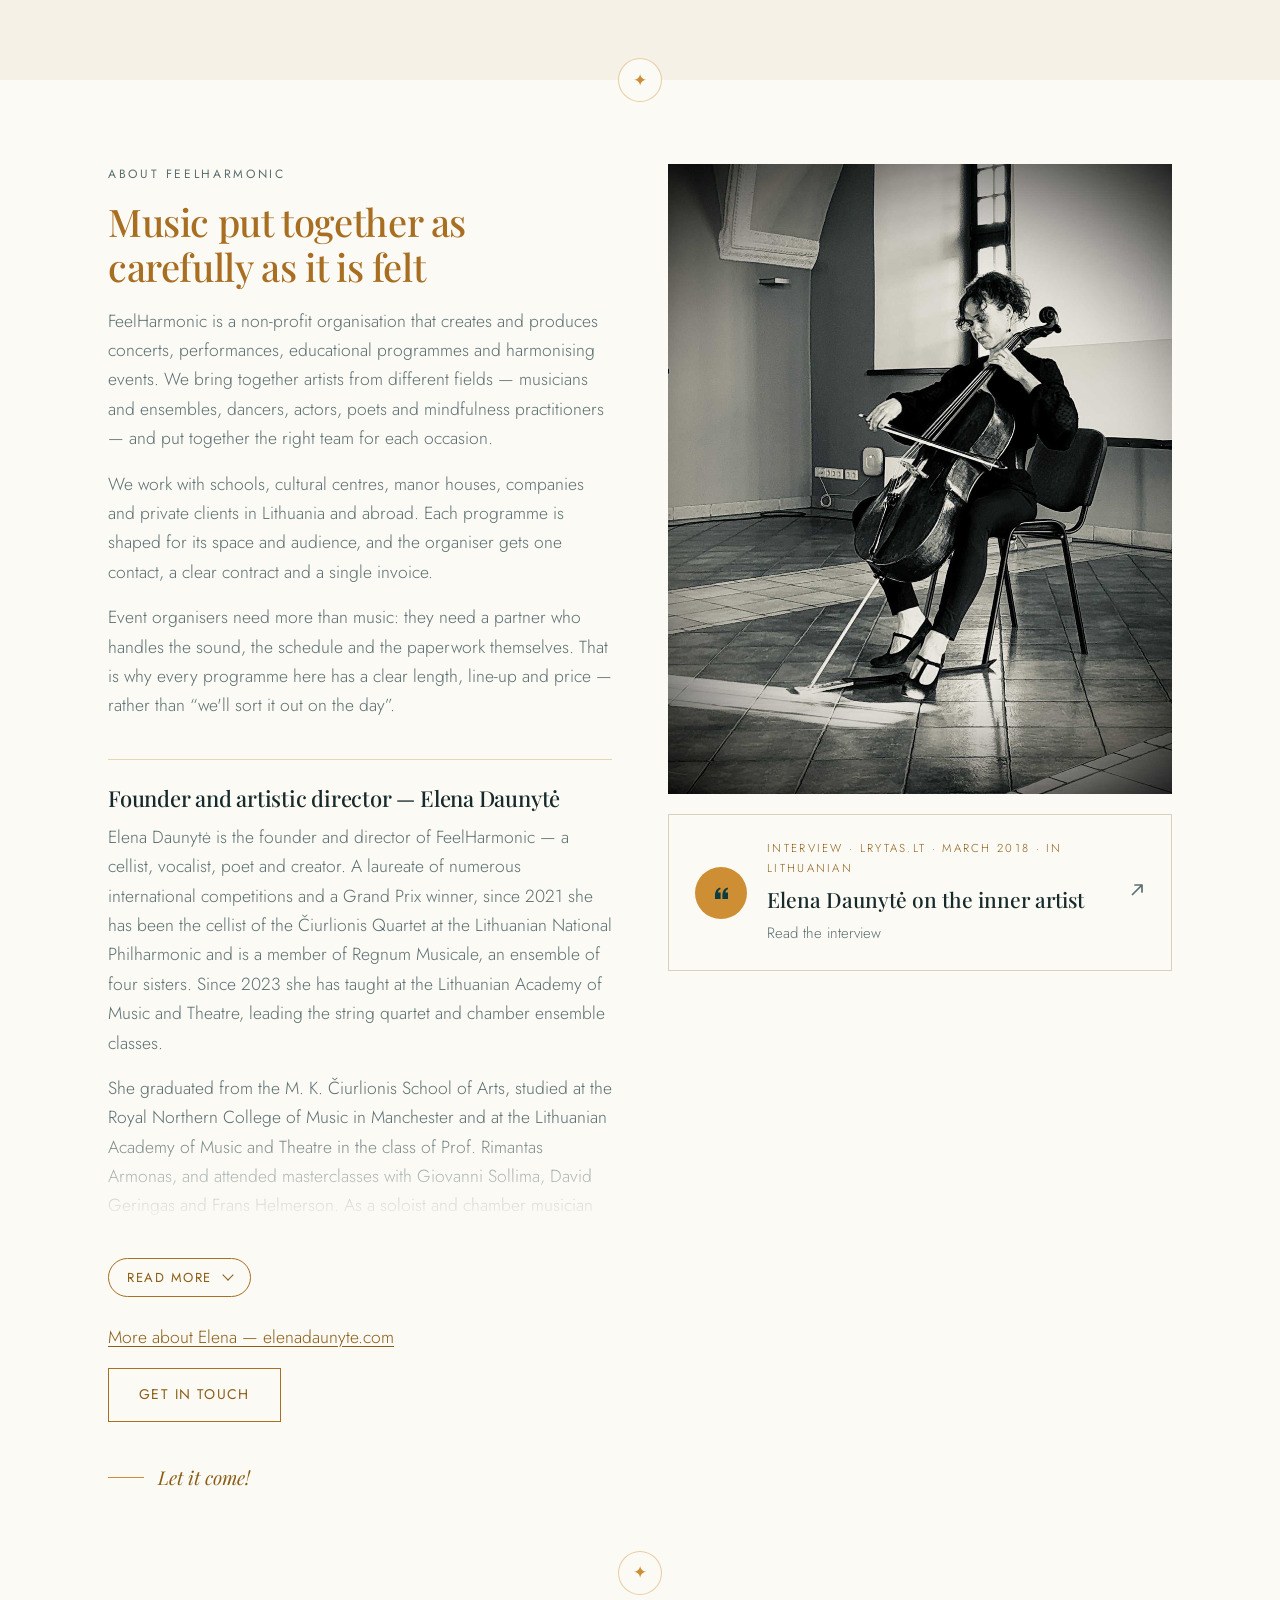
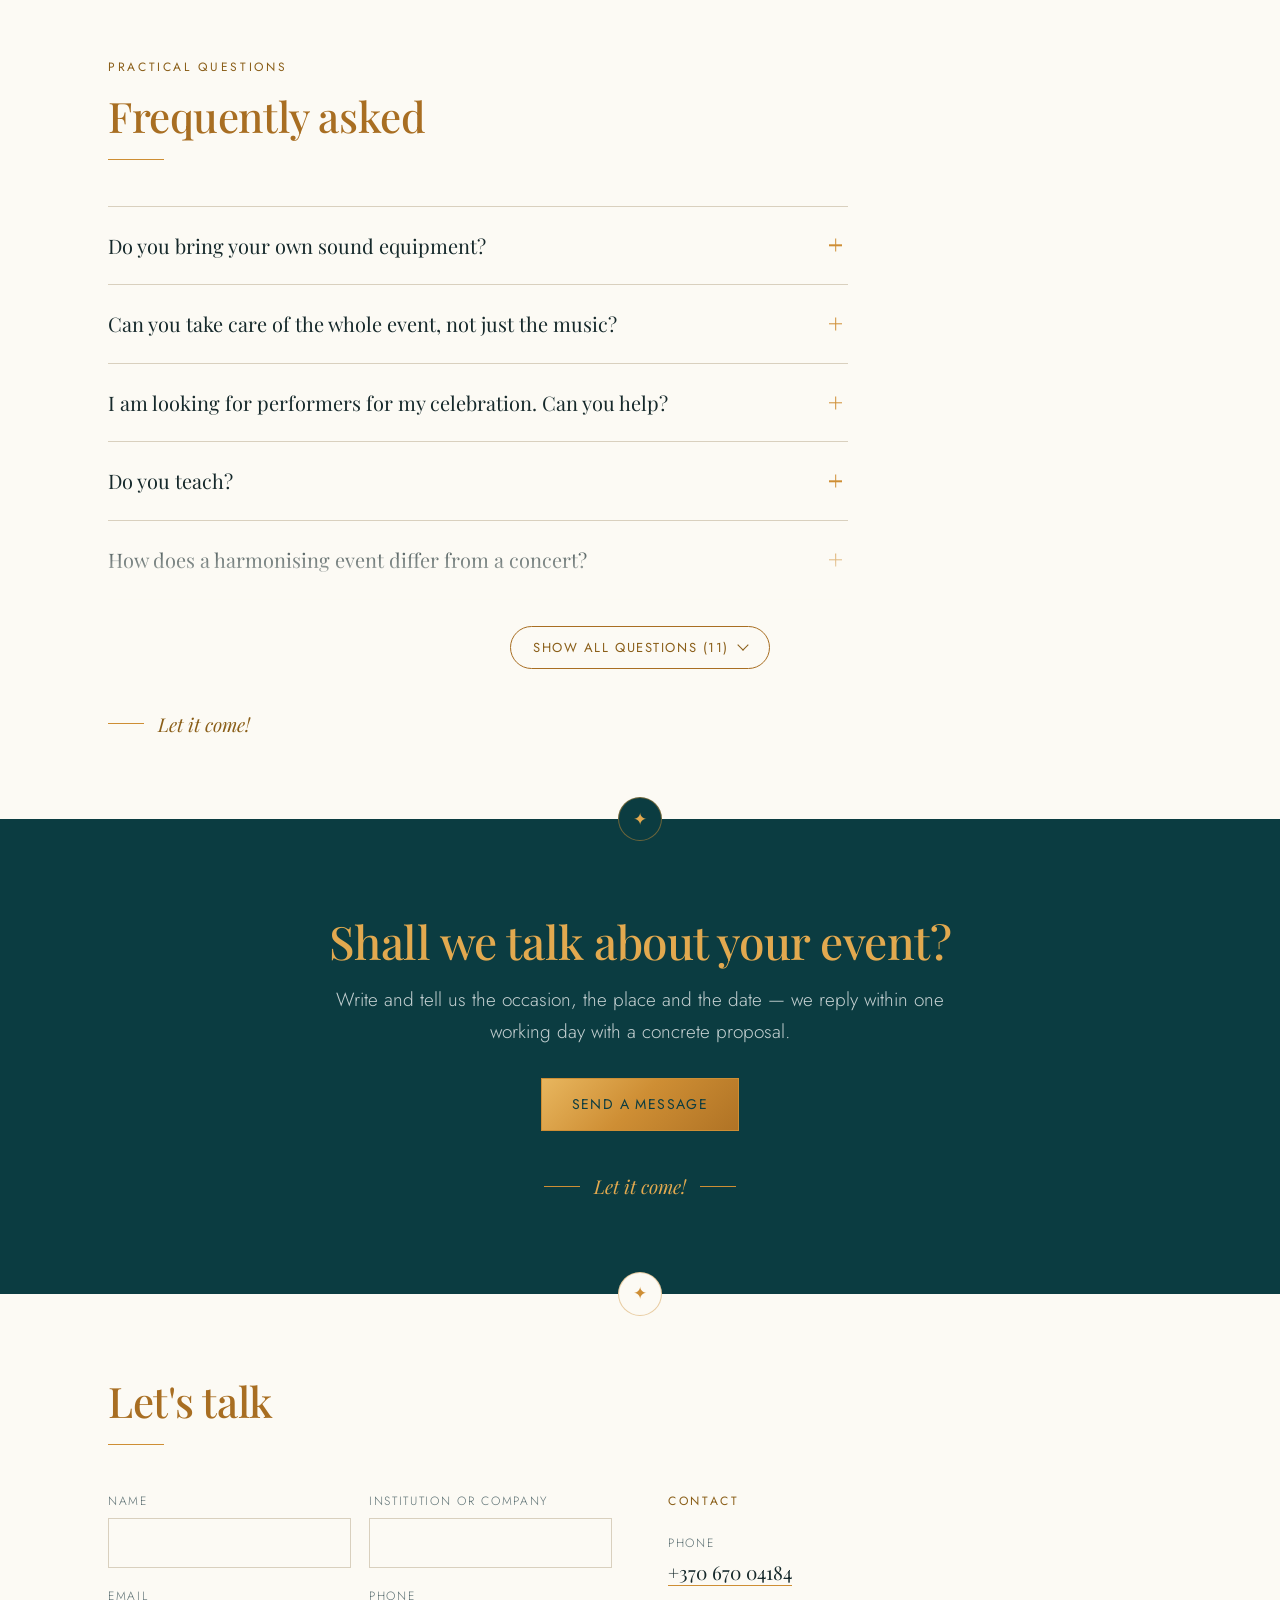
==== commit 5d28c7a9: "Kernavės nuotraukos: Kotryna Ugnė su šviečiančiu rutuliu, publikos nuotrauka trečia; peržiūroje apra" ====
--- a/en/index.html
+++ b/en/index.html
@@ -220,7 +220,7 @@
       <article class="card">
         <figure class="shot" data-photo>
         <svg class="ph-empty" viewBox="0 0 100 100" aria-hidden="true"><use href="#mark"/></svg>
-        <img src="../assets/img/paslauga-koncertai.jpg" alt="Elena Daunytė singing in the dark, holding a glowing orb" data-optional data-lb-set="../assets/img/paslauga-interaktyvu.jpg|../assets/img/paslauga-koncertai.jpg|../assets/img/paslauga-renginiai.jpg|../assets/img/galerija-11.jpg|../assets/img/galerija-12.jpg|../assets/img/galerija-2.jpg|../assets/img/galerija-4.jpg|../assets/img/galerija-7.jpg|../assets/img/galerija-9.jpg|../assets/img/renginiai/kernave-2023/01.jpg|../assets/img/renginiai/kernave-2023/02.jpg|../assets/img/renginiai/kernave-2023/03.jpg|../assets/img/renginiai/kernave-2023/04.jpg|../assets/img/renginiai/kernave-2023/05.jpg|../assets/img/renginiai/kernave-2023/06.jpg|../assets/img/renginiai/kernave-2023/07.jpg|../assets/img/renginiai/kernave-2023/08.jpg|../assets/img/renginiai/kernave-2023/09.jpg|../assets/img/renginiai/kernave-2023/10.jpg|../assets/img/renginiai/kernave-2023/11.jpg|../assets/img/renginiai/kernave-2023/12.jpg|../assets/img/renginiai/kernave-2023/13.jpg" data-lb-set-meta="Interactive concert “Pilnaties pilnatvinė kelionė” · Kernavė Cultural Centre · Photo: Laurynas Meškutavičius · 31 December 2023|Interactive concert “Pilnaties pilnatvinė kelionė” · Kernavė Cultural Centre · Photo: Laurynas Meškutavičius · 31 December 2023|Interactive concert “Pilnaties pilnatvinė kelionė” · Kernavė Cultural Centre · Photo: Laurynas Meškutavičius · 31 December 2023|Interactive concert “Pilnaties pilnatvinė kelionė” · Kernavė Cultural Centre · Photo: Laurynas Meškutavičius · 31 December 2023|Interactive concert “Pilnaties pilnatvinė kelionė” · Kernavė Cultural Centre · Photo: Laurynas Meškutavičius · 31 December 2023|Interactive concert “Pilnaties pilnatvinė kelionė” · Kernavė Cultural Centre · Photo: Laurynas Meškutavičius · 31 December 2023|Interactive concert “Pilnaties pilnatvinė kelionė” · Kernavė Cultural Centre · Photo: Laurynas Meškutavičius · 31 December 2023|Interactive concert “Pilnaties pilnatvinė kelionė” · Kernavė Cultural Centre · Photo: Laurynas Meškutavičius · 31 December 2023|Interactive concert “Pilnaties pilnatvinė kelionė” · Kernavė Cultural Centre · Photo: Laurynas Meškutavičius · 31 December 2023|Interactive concert “Pilnaties pilnatvinė kelionė” · Kernavė Cultural Centre · Photo: Laurynas Meškutavičius · 31 December 2023|Interactive concert “Pilnaties pilnatvinė kelionė” · Kernavė Cultural Centre · Photo: Laurynas Meškutavičius · 31 December 2023|Interactive concert “Pilnaties pilnatvinė kelionė” · Kernavė Cultural Centre · Photo: Laurynas Meškutavičius · 31 December 2023|Interactive concert “Pilnaties pilnatvinė kelionė” · Kernavė Cultural Centre · Photo: Laurynas Meškutavičius · 31 December 2023|Interactive concert “Pilnaties pilnatvinė kelionė” · Kernavė Cultural Centre · Photo: Laurynas Meškutavičius · 31 December 2023|Interactive concert “Pilnaties pilnatvinė kelionė” · Kernavė Cultural Centre · Photo: Laurynas Meškutavičius · 31 December 2023|Interactive concert “Pilnaties pilnatvinė kelionė” · Kernavė Cultural Centre · Photo: Laurynas Meškutavičius · 31 December 2023|Interactive concert “Pilnaties pilnatvinė kelionė” · Kernavė Cultural Centre · Photo: Laurynas Meškutavičius · 31 December 2023|Interactive concert “Pilnaties pilnatvinė kelionė” · Kernavė Cultural Centre · Photo: Laurynas Meškutavičius · 31 December 2023|Interactive concert “Pilnaties pilnatvinė kelionė” · Kernavė Cultural Centre · Photo: Laurynas Meškutavičius · 31 December 2023|Interactive concert “Pilnaties pilnatvinė kelionė” · Kernavė Cultural Centre · Photo: Laurynas Meškutavičius · 31 December 2023|Interactive concert “Pilnaties pilnatvinė kelionė” · Kernavė Cultural Centre · Photo: Laurynas Meškutavičius · 31 December 2023|Interactive concert “Pilnaties pilnatvinė kelionė” · Kernavė Cultural Centre · Photo: Laurynas Meškutavičius · 31 December 2023" data-lb-start="1" data-lb data-lb-meta="Interactive concert “Pilnaties pilnatvinė kelionė” · Kernavė Cultural Centre · Photo: Laurynas Meškutavičius · 31 December 2023">
+        <img src="../assets/img/paslauga-koncertai.jpg" alt="Kotryna Ugnė Daunytė speaking in the dark, holding a glowing orb" data-optional data-lb-set="../assets/img/paslauga-koncertai.jpg|../assets/img/paslauga-renginiai.jpg|../assets/img/paslauga-interaktyvu.jpg|../assets/img/galerija-11.jpg|../assets/img/galerija-12.jpg|../assets/img/galerija-2.jpg|../assets/img/galerija-4.jpg|../assets/img/galerija-7.jpg|../assets/img/galerija-9.jpg|../assets/img/renginiai/kernave-2023/01.jpg|../assets/img/renginiai/kernave-2023/02.jpg|../assets/img/renginiai/kernave-2023/03.jpg|../assets/img/renginiai/kernave-2023/04.jpg|../assets/img/renginiai/kernave-2023/05.jpg|../assets/img/renginiai/kernave-2023/06.jpg|../assets/img/renginiai/kernave-2023/07.jpg|../assets/img/renginiai/kernave-2023/08.jpg|../assets/img/renginiai/kernave-2023/09.jpg|../assets/img/renginiai/kernave-2023/10.jpg|../assets/img/renginiai/kernave-2023/11.jpg|../assets/img/renginiai/kernave-2023/12.jpg|../assets/img/renginiai/kernave-2023/13.jpg" data-lb-set-meta="Interactive concert “Pilnaties pilnatvinė kelionė” · Kernavė Cultural Centre · Photo: Laurynas Meškutavičius · 31 December 2023|Interactive concert “Pilnaties pilnatvinė kelionė” · Kernavė Cultural Centre · Photo: Laurynas Meškutavičius · 31 December 2023|Interactive concert “Pilnaties pilnatvinė kelionė” · Kernavė Cultural Centre · Photo: Laurynas Meškutavičius · 31 December 2023|Interactive concert “Pilnaties pilnatvinė kelionė” · Kernavė Cultural Centre · Photo: Laurynas Meškutavičius · 31 December 2023|Interactive concert “Pilnaties pilnatvinė kelionė” · Kernavė Cultural Centre · Photo: Laurynas Meškutavičius · 31 December 2023|Interactive concert “Pilnaties pilnatvinė kelionė” · Kernavė Cultural Centre · Photo: Laurynas Meškutavičius · 31 December 2023|Interactive concert “Pilnaties pilnatvinė kelionė” · Kernavė Cultural Centre · Photo: Laurynas Meškutavičius · 31 December 2023|Interactive concert “Pilnaties pilnatvinė kelionė” · Kernavė Cultural Centre · Photo: Laurynas Meškutavičius · 31 December 2023|Interactive concert “Pilnaties pilnatvinė kelionė” · Kernavė Cultural Centre · Photo: Laurynas Meškutavičius · 31 December 2023|Interactive concert “Pilnaties pilnatvinė kelionė” · Kernavė Cultural Centre · Photo: Laurynas Meškutavičius · 31 December 2023|Interactive concert “Pilnaties pilnatvinė kelionė” · Kernavė Cultural Centre · Photo: Laurynas Meškutavičius · 31 December 2023|Interactive concert “Pilnaties pilnatvinė kelionė” · Kernavė Cultural Centre · Photo: Laurynas Meškutavičius · 31 December 2023|Interactive concert “Pilnaties pilnatvinė kelionė” · Kernavė Cultural Centre · Photo: Laurynas Meškutavičius · 31 December 2023|Interactive concert “Pilnaties pilnatvinė kelionė” · Kernavė Cultural Centre · Photo: Laurynas Meškutavičius · 31 December 2023|Interactive concert “Pilnaties pilnatvinė kelionė” · Kernavė Cultural Centre · Photo: Laurynas Meškutavičius · 31 December 2023|Interactive concert “Pilnaties pilnatvinė kelionė” · Kernavė Cultural Centre · Photo: Laurynas Meškutavičius · 31 December 2023|Interactive concert “Pilnaties pilnatvinė kelionė” · Kernavė Cultural Centre · Photo: Laurynas Meškutavičius · 31 December 2023|Interactive concert “Pilnaties pilnatvinė kelionė” · Kernavė Cultural Centre · Photo: Laurynas Meškutavičius · 31 December 2023|Interactive concert “Pilnaties pilnatvinė kelionė” · Kernavė Cultural Centre · Photo: Laurynas Meškutavičius · 31 December 2023|Interactive concert “Pilnaties pilnatvinė kelionė” · Kernavė Cultural Centre · Photo: Laurynas Meškutavičius · 31 December 2023|Interactive concert “Pilnaties pilnatvinė kelionė” · Kernavė Cultural Centre · Photo: Laurynas Meškutavičius · 31 December 2023|Interactive concert “Pilnaties pilnatvinė kelionė” · Kernavė Cultural Centre · Photo: Laurynas Meškutavičius · 31 December 2023" data-lb-start="0" data-lb data-lb-meta="Interactive concert “Pilnaties pilnatvinė kelionė” · Kernavė Cultural Centre · Photo: Laurynas Meškutavičius · 31 December 2023">
       </figure>
         <div class="tx">
           <h3>Concerts and performances</h3>
@@ -244,7 +244,7 @@
       <article class="card">
         <figure class="shot" data-photo>
         <svg class="ph-empty" viewBox="0 0 100 100" aria-hidden="true"><use href="#mark"/></svg>
-        <img src="../assets/img/paslauga-renginiai.jpg" alt="New Year’s Eve concert" data-optional data-lb-set="../assets/img/paslauga-interaktyvu.jpg|../assets/img/paslauga-koncertai.jpg|../assets/img/paslauga-renginiai.jpg|../assets/img/galerija-11.jpg|../assets/img/galerija-12.jpg|../assets/img/galerija-2.jpg|../assets/img/galerija-4.jpg|../assets/img/galerija-7.jpg|../assets/img/galerija-9.jpg|../assets/img/renginiai/kernave-2023/01.jpg|../assets/img/renginiai/kernave-2023/02.jpg|../assets/img/renginiai/kernave-2023/03.jpg|../assets/img/renginiai/kernave-2023/04.jpg|../assets/img/renginiai/kernave-2023/05.jpg|../assets/img/renginiai/kernave-2023/06.jpg|../assets/img/renginiai/kernave-2023/07.jpg|../assets/img/renginiai/kernave-2023/08.jpg|../assets/img/renginiai/kernave-2023/09.jpg|../assets/img/renginiai/kernave-2023/10.jpg|../assets/img/renginiai/kernave-2023/11.jpg|../assets/img/renginiai/kernave-2023/12.jpg|../assets/img/renginiai/kernave-2023/13.jpg" data-lb-set-meta="Interactive concert “Pilnaties pilnatvinė kelionė” · Kernavė Cultural Centre · Photo: Laurynas Meškutavičius · 31 December 2023|Interactive concert “Pilnaties pilnatvinė kelionė” · Kernavė Cultural Centre · Photo: Laurynas Meškutavičius · 31 December 2023|Interactive concert “Pilnaties pilnatvinė kelionė” · Kernavė Cultural Centre · Photo: Laurynas Meškutavičius · 31 December 2023|Interactive concert “Pilnaties pilnatvinė kelionė” · Kernavė Cultural Centre · Photo: Laurynas Meškutavičius · 31 December 2023|Interactive concert “Pilnaties pilnatvinė kelionė” · Kernavė Cultural Centre · Photo: Laurynas Meškutavičius · 31 December 2023|Interactive concert “Pilnaties pilnatvinė kelionė” · Kernavė Cultural Centre · Photo: Laurynas Meškutavičius · 31 December 2023|Interactive concert “Pilnaties pilnatvinė kelionė” · Kernavė Cultural Centre · Photo: Laurynas Meškutavičius · 31 December 2023|Interactive concert “Pilnaties pilnatvinė kelionė” · Kernavė Cultural Centre · Photo: Laurynas Meškutavičius · 31 December 2023|Interactive concert “Pilnaties pilnatvinė kelionė” · Kernavė Cultural Centre · Photo: Laurynas Meškutavičius · 31 December 2023|Interactive concert “Pilnaties pilnatvinė kelionė” · Kernavė Cultural Centre · Photo: Laurynas Meškutavičius · 31 December 2023|Interactive concert “Pilnaties pilnatvinė kelionė” · Kernavė Cultural Centre · Photo: Laurynas Meškutavičius · 31 December 2023|Interactive concert “Pilnaties pilnatvinė kelionė” · Kernavė Cultural Centre · Photo: Laurynas Meškutavičius · 31 December 2023|Interactive concert “Pilnaties pilnatvinė kelionė” · Kernavė Cultural Centre · Photo: Laurynas Meškutavičius · 31 December 2023|Interactive concert “Pilnaties pilnatvinė kelionė” · Kernavė Cultural Centre · Photo: Laurynas Meškutavičius · 31 December 2023|Interactive concert “Pilnaties pilnatvinė kelionė” · Kernavė Cultural Centre · Photo: Laurynas Meškutavičius · 31 December 2023|Interactive concert “Pilnaties pilnatvinė kelionė” · Kernavė Cultural Centre · Photo: Laurynas Meškutavičius · 31 December 2023|Interactive concert “Pilnaties pilnatvinė kelionė” · Kernavė Cultural Centre · Photo: Laurynas Meškutavičius · 31 December 2023|Interactive concert “Pilnaties pilnatvinė kelionė” · Kernavė Cultural Centre · Photo: Laurynas Meškutavičius · 31 December 2023|Interactive concert “Pilnaties pilnatvinė kelionė” · Kernavė Cultural Centre · Photo: Laurynas Meškutavičius · 31 December 2023|Interactive concert “Pilnaties pilnatvinė kelionė” · Kernavė Cultural Centre · Photo: Laurynas Meškutavičius · 31 December 2023|Interactive concert “Pilnaties pilnatvinė kelionė” · Kernavė Cultural Centre · Photo: Laurynas Meškutavičius · 31 December 2023|Interactive concert “Pilnaties pilnatvinė kelionė” · Kernavė Cultural Centre · Photo: Laurynas Meškutavičius · 31 December 2023" data-lb-start="2" data-lb data-lb-meta="Interactive concert “Pilnaties pilnatvinė kelionė” · Kernavė Cultural Centre · Photo: Laurynas Meškutavičius · 31 December 2023">
+        <img src="../assets/img/paslauga-renginiai.jpg" alt="New Year’s Eve concert" data-optional data-lb-set="../assets/img/paslauga-koncertai.jpg|../assets/img/paslauga-renginiai.jpg|../assets/img/paslauga-interaktyvu.jpg|../assets/img/galerija-11.jpg|../assets/img/galerija-12.jpg|../assets/img/galerija-2.jpg|../assets/img/galerija-4.jpg|../assets/img/galerija-7.jpg|../assets/img/galerija-9.jpg|../assets/img/renginiai/kernave-2023/01.jpg|../assets/img/renginiai/kernave-2023/02.jpg|../assets/img/renginiai/kernave-2023/03.jpg|../assets/img/renginiai/kernave-2023/04.jpg|../assets/img/renginiai/kernave-2023/05.jpg|../assets/img/renginiai/kernave-2023/06.jpg|../assets/img/renginiai/kernave-2023/07.jpg|../assets/img/renginiai/kernave-2023/08.jpg|../assets/img/renginiai/kernave-2023/09.jpg|../assets/img/renginiai/kernave-2023/10.jpg|../assets/img/renginiai/kernave-2023/11.jpg|../assets/img/renginiai/kernave-2023/12.jpg|../assets/img/renginiai/kernave-2023/13.jpg" data-lb-set-meta="Interactive concert “Pilnaties pilnatvinė kelionė” · Kernavė Cultural Centre · Photo: Laurynas Meškutavičius · 31 December 2023|Interactive concert “Pilnaties pilnatvinė kelionė” · Kernavė Cultural Centre · Photo: Laurynas Meškutavičius · 31 December 2023|Interactive concert “Pilnaties pilnatvinė kelionė” · Kernavė Cultural Centre · Photo: Laurynas Meškutavičius · 31 December 2023|Interactive concert “Pilnaties pilnatvinė kelionė” · Kernavė Cultural Centre · Photo: Laurynas Meškutavičius · 31 December 2023|Interactive concert “Pilnaties pilnatvinė kelionė” · Kernavė Cultural Centre · Photo: Laurynas Meškutavičius · 31 December 2023|Interactive concert “Pilnaties pilnatvinė kelionė” · Kernavė Cultural Centre · Photo: Laurynas Meškutavičius · 31 December 2023|Interactive concert “Pilnaties pilnatvinė kelionė” · Kernavė Cultural Centre · Photo: Laurynas Meškutavičius · 31 December 2023|Interactive concert “Pilnaties pilnatvinė kelionė” · Kernavė Cultural Centre · Photo: Laurynas Meškutavičius · 31 December 2023|Interactive concert “Pilnaties pilnatvinė kelionė” · Kernavė Cultural Centre · Photo: Laurynas Meškutavičius · 31 December 2023|Interactive concert “Pilnaties pilnatvinė kelionė” · Kernavė Cultural Centre · Photo: Laurynas Meškutavičius · 31 December 2023|Interactive concert “Pilnaties pilnatvinė kelionė” · Kernavė Cultural Centre · Photo: Laurynas Meškutavičius · 31 December 2023|Interactive concert “Pilnaties pilnatvinė kelionė” · Kernavė Cultural Centre · Photo: Laurynas Meškutavičius · 31 December 2023|Interactive concert “Pilnaties pilnatvinė kelionė” · Kernavė Cultural Centre · Photo: Laurynas Meškutavičius · 31 December 2023|Interactive concert “Pilnaties pilnatvinė kelionė” · Kernavė Cultural Centre · Photo: Laurynas Meškutavičius · 31 December 2023|Interactive concert “Pilnaties pilnatvinė kelionė” · Kernavė Cultural Centre · Photo: Laurynas Meškutavičius · 31 December 2023|Interactive concert “Pilnaties pilnatvinė kelionė” · Kernavė Cultural Centre · Photo: Laurynas Meškutavičius · 31 December 2023|Interactive concert “Pilnaties pilnatvinė kelionė” · Kernavė Cultural Centre · Photo: Laurynas Meškutavičius · 31 December 2023|Interactive concert “Pilnaties pilnatvinė kelionė” · Kernavė Cultural Centre · Photo: Laurynas Meškutavičius · 31 December 2023|Interactive concert “Pilnaties pilnatvinė kelionė” · Kernavė Cultural Centre · Photo: Laurynas Meškutavičius · 31 December 2023|Interactive concert “Pilnaties pilnatvinė kelionė” · Kernavė Cultural Centre · Photo: Laurynas Meškutavičius · 31 December 2023|Interactive concert “Pilnaties pilnatvinė kelionė” · Kernavė Cultural Centre · Photo: Laurynas Meškutavičius · 31 December 2023|Interactive concert “Pilnaties pilnatvinė kelionė” · Kernavė Cultural Centre · Photo: Laurynas Meškutavičius · 31 December 2023" data-lb-start="1" data-lb data-lb-meta="Interactive concert “Pilnaties pilnatvinė kelionė” · Kernavė Cultural Centre · Photo: Laurynas Meškutavičius · 31 December 2023">
       </figure>
         <div class="tx">
           <h3>Events from A to Z</h3>
@@ -268,7 +268,7 @@
       <article class="card">
         <figure class="shot" data-photo>
         <svg class="ph-empty" viewBox="0 0 100 100" aria-hidden="true"><use href="#mark"/></svg>
-        <img src="../assets/img/paslauga-interaktyvu.jpg" alt="Interactive concert with the audience" data-optional data-lb-set="../assets/img/paslauga-interaktyvu.jpg|../assets/img/paslauga-koncertai.jpg|../assets/img/paslauga-renginiai.jpg|../assets/img/galerija-11.jpg|../assets/img/galerija-12.jpg|../assets/img/galerija-2.jpg|../assets/img/galerija-4.jpg|../assets/img/galerija-7.jpg|../assets/img/galerija-9.jpg|../assets/img/renginiai/kernave-2023/01.jpg|../assets/img/renginiai/kernave-2023/02.jpg|../assets/img/renginiai/kernave-2023/03.jpg|../assets/img/renginiai/kernave-2023/04.jpg|../assets/img/renginiai/kernave-2023/05.jpg|../assets/img/renginiai/kernave-2023/06.jpg|../assets/img/renginiai/kernave-2023/07.jpg|../assets/img/renginiai/kernave-2023/08.jpg|../assets/img/renginiai/kernave-2023/09.jpg|../assets/img/renginiai/kernave-2023/10.jpg|../assets/img/renginiai/kernave-2023/11.jpg|../assets/img/renginiai/kernave-2023/12.jpg|../assets/img/renginiai/kernave-2023/13.jpg" data-lb-set-meta="Interactive concert “Pilnaties pilnatvinė kelionė” · Kernavė Cultural Centre · Photo: Laurynas Meškutavičius · 31 December 2023|Interactive concert “Pilnaties pilnatvinė kelionė” · Kernavė Cultural Centre · Photo: Laurynas Meškutavičius · 31 December 2023|Interactive concert “Pilnaties pilnatvinė kelionė” · Kernavė Cultural Centre · Photo: Laurynas Meškutavičius · 31 December 2023|Interactive concert “Pilnaties pilnatvinė kelionė” · Kernavė Cultural Centre · Photo: Laurynas Meškutavičius · 31 December 2023|Interactive concert “Pilnaties pilnatvinė kelionė” · Kernavė Cultural Centre · Photo: Laurynas Meškutavičius · 31 December 2023|Interactive concert “Pilnaties pilnatvinė kelionė” · Kernavė Cultural Centre · Photo: Laurynas Meškutavičius · 31 December 2023|Interactive concert “Pilnaties pilnatvinė kelionė” · Kernavė Cultural Centre · Photo: Laurynas Meškutavičius · 31 December 2023|Interactive concert “Pilnaties pilnatvinė kelionė” · Kernavė Cultural Centre · Photo: Laurynas Meškutavičius · 31 December 2023|Interactive concert “Pilnaties pilnatvinė kelionė” · Kernavė Cultural Centre · Photo: Laurynas Meškutavičius · 31 December 2023|Interactive concert “Pilnaties pilnatvinė kelionė” · Kernavė Cultural Centre · Photo: Laurynas Meškutavičius · 31 December 2023|Interactive concert “Pilnaties pilnatvinė kelionė” · Kernavė Cultural Centre · Photo: Laurynas Meškutavičius · 31 December 2023|Interactive concert “Pilnaties pilnatvinė kelionė” · Kernavė Cultural Centre · Photo: Laurynas Meškutavičius · 31 December 2023|Interactive concert “Pilnaties pilnatvinė kelionė” · Kernavė Cultural Centre · Photo: Laurynas Meškutavičius · 31 December 2023|Interactive concert “Pilnaties pilnatvinė kelionė” · Kernavė Cultural Centre · Photo: Laurynas Meškutavičius · 31 December 2023|Interactive concert “Pilnaties pilnatvinė kelionė” · Kernavė Cultural Centre · Photo: Laurynas Meškutavičius · 31 December 2023|Interactive concert “Pilnaties pilnatvinė kelionė” · Kernavė Cultural Centre · Photo: Laurynas Meškutavičius · 31 December 2023|Interactive concert “Pilnaties pilnatvinė kelionė” · Kernavė Cultural Centre · Photo: Laurynas Meškutavičius · 31 December 2023|Interactive concert “Pilnaties pilnatvinė kelionė” · Kernavė Cultural Centre · Photo: Laurynas Meškutavičius · 31 December 2023|Interactive concert “Pilnaties pilnatvinė kelionė” · Kernavė Cultural Centre · Photo: Laurynas Meškutavičius · 31 December 2023|Interactive concert “Pilnaties pilnatvinė kelionė” · Kernavė Cultural Centre · Photo: Laurynas Meškutavičius · 31 December 2023|Interactive concert “Pilnaties pilnatvinė kelionė” · Kernavė Cultural Centre · Photo: Laurynas Meškutavičius · 31 December 2023|Interactive concert “Pilnaties pilnatvinė kelionė” · Kernavė Cultural Centre · Photo: Laurynas Meškutavičius · 31 December 2023" data-lb-start="0" data-lb data-lb-meta="Interactive concert “Pilnaties pilnatvinė kelionė” · Kernavė Cultural Centre · Photo: Laurynas Meškutavičius · 31 December 2023">
+        <img src="../assets/img/paslauga-interaktyvu.jpg" alt="Interactive concert with the audience" data-optional data-lb-set="../assets/img/paslauga-koncertai.jpg|../assets/img/paslauga-renginiai.jpg|../assets/img/paslauga-interaktyvu.jpg|../assets/img/galerija-11.jpg|../assets/img/galerija-12.jpg|../assets/img/galerija-2.jpg|../assets/img/galerija-4.jpg|../assets/img/galerija-7.jpg|../assets/img/galerija-9.jpg|../assets/img/renginiai/kernave-2023/01.jpg|../assets/img/renginiai/kernave-2023/02.jpg|../assets/img/renginiai/kernave-2023/03.jpg|../assets/img/renginiai/kernave-2023/04.jpg|../assets/img/renginiai/kernave-2023/05.jpg|../assets/img/renginiai/kernave-2023/06.jpg|../assets/img/renginiai/kernave-2023/07.jpg|../assets/img/renginiai/kernave-2023/08.jpg|../assets/img/renginiai/kernave-2023/09.jpg|../assets/img/renginiai/kernave-2023/10.jpg|../assets/img/renginiai/kernave-2023/11.jpg|../assets/img/renginiai/kernave-2023/12.jpg|../assets/img/renginiai/kernave-2023/13.jpg" data-lb-set-meta="Interactive concert “Pilnaties pilnatvinė kelionė” · Kernavė Cultural Centre · Photo: Laurynas Meškutavičius · 31 December 2023|Interactive concert “Pilnaties pilnatvinė kelionė” · Kernavė Cultural Centre · Photo: Laurynas Meškutavičius · 31 December 2023|Interactive concert “Pilnaties pilnatvinė kelionė” · Kernavė Cultural Centre · Photo: Laurynas Meškutavičius · 31 December 2023|Interactive concert “Pilnaties pilnatvinė kelionė” · Kernavė Cultural Centre · Photo: Laurynas Meškutavičius · 31 December 2023|Interactive concert “Pilnaties pilnatvinė kelionė” · Kernavė Cultural Centre · Photo: Laurynas Meškutavičius · 31 December 2023|Interactive concert “Pilnaties pilnatvinė kelionė” · Kernavė Cultural Centre · Photo: Laurynas Meškutavičius · 31 December 2023|Interactive concert “Pilnaties pilnatvinė kelionė” · Kernavė Cultural Centre · Photo: Laurynas Meškutavičius · 31 December 2023|Interactive concert “Pilnaties pilnatvinė kelionė” · Kernavė Cultural Centre · Photo: Laurynas Meškutavičius · 31 December 2023|Interactive concert “Pilnaties pilnatvinė kelionė” · Kernavė Cultural Centre · Photo: Laurynas Meškutavičius · 31 December 2023|Interactive concert “Pilnaties pilnatvinė kelionė” · Kernavė Cultural Centre · Photo: Laurynas Meškutavičius · 31 December 2023|Interactive concert “Pilnaties pilnatvinė kelionė” · Kernavė Cultural Centre · Photo: Laurynas Meškutavičius · 31 December 2023|Interactive concert “Pilnaties pilnatvinė kelionė” · Kernavė Cultural Centre · Photo: Laurynas Meškutavičius · 31 December 2023|Interactive concert “Pilnaties pilnatvinė kelionė” · Kernavė Cultural Centre · Photo: Laurynas Meškutavičius · 31 December 2023|Interactive concert “Pilnaties pilnatvinė kelionė” · Kernavė Cultural Centre · Photo: Laurynas Meškutavičius · 31 December 2023|Interactive concert “Pilnaties pilnatvinė kelionė” · Kernavė Cultural Centre · Photo: Laurynas Meškutavičius · 31 December 2023|Interactive concert “Pilnaties pilnatvinė kelionė” · Kernavė Cultural Centre · Photo: Laurynas Meškutavičius · 31 December 2023|Interactive concert “Pilnaties pilnatvinė kelionė” · Kernavė Cultural Centre · Photo: Laurynas Meškutavičius · 31 December 2023|Interactive concert “Pilnaties pilnatvinė kelionė” · Kernavė Cultural Centre · Photo: Laurynas Meškutavičius · 31 December 2023|Interactive concert “Pilnaties pilnatvinė kelionė” · Kernavė Cultural Centre · Photo: Laurynas Meškutavičius · 31 December 2023|Interactive concert “Pilnaties pilnatvinė kelionė” · Kernavė Cultural Centre · Photo: Laurynas Meškutavičius · 31 December 2023|Interactive concert “Pilnaties pilnatvinė kelionė” · Kernavė Cultural Centre · Photo: Laurynas Meškutavičius · 31 December 2023|Interactive concert “Pilnaties pilnatvinė kelionė” · Kernavė Cultural Centre · Photo: Laurynas Meškutavičius · 31 December 2023" data-lb-start="2" data-lb data-lb-meta="Interactive concert “Pilnaties pilnatvinė kelionė” · Kernavė Cultural Centre · Photo: Laurynas Meškutavičius · 31 December 2023">
       </figure>
         <div class="tx">
           <h3>Interactive concerts <span class="tag-new">NEW</span></h3>
@@ -799,7 +799,7 @@
       <article class="card ev-past">
         <figure class="shot" data-photo>
         <svg class="ph-empty" viewBox="0 0 100 100" aria-hidden="true"><use href="#mark"/></svg>
-        <img src="../assets/img/paslauga-interaktyvu.jpg" alt="Interactive concert “Pilnaties pilnatvinė kelionė”" data-optional data-lb-set="../assets/img/paslauga-interaktyvu.jpg|../assets/img/paslauga-koncertai.jpg|../assets/img/paslauga-renginiai.jpg|../assets/img/galerija-11.jpg|../assets/img/galerija-12.jpg|../assets/img/galerija-2.jpg|../assets/img/galerija-4.jpg|../assets/img/galerija-7.jpg|../assets/img/galerija-9.jpg|../assets/img/renginiai/kernave-2023/01.jpg|../assets/img/renginiai/kernave-2023/02.jpg|../assets/img/renginiai/kernave-2023/03.jpg|../assets/img/renginiai/kernave-2023/04.jpg|../assets/img/renginiai/kernave-2023/05.jpg|../assets/img/renginiai/kernave-2023/06.jpg|../assets/img/renginiai/kernave-2023/07.jpg|../assets/img/renginiai/kernave-2023/08.jpg|../assets/img/renginiai/kernave-2023/09.jpg|../assets/img/renginiai/kernave-2023/10.jpg|../assets/img/renginiai/kernave-2023/11.jpg|../assets/img/renginiai/kernave-2023/12.jpg|../assets/img/renginiai/kernave-2023/13.jpg" data-lb-set-meta="Interactive concert “Pilnaties pilnatvinė kelionė” · Kernavė Cultural Centre · Photo: Laurynas Meškutavičius · 31 December 2023|Interactive concert “Pilnaties pilnatvinė kelionė” · Kernavė Cultural Centre · Photo: Laurynas Meškutavičius · 31 December 2023|Interactive concert “Pilnaties pilnatvinė kelionė” · Kernavė Cultural Centre · Photo: Laurynas Meškutavičius · 31 December 2023|Interactive concert “Pilnaties pilnatvinė kelionė” · Kernavė Cultural Centre · Photo: Laurynas Meškutavičius · 31 December 2023|Interactive concert “Pilnaties pilnatvinė kelionė” · Kernavė Cultural Centre · Photo: Laurynas Meškutavičius · 31 December 2023|Interactive concert “Pilnaties pilnatvinė kelionė” · Kernavė Cultural Centre · Photo: Laurynas Meškutavičius · 31 December 2023|Interactive concert “Pilnaties pilnatvinė kelionė” · Kernavė Cultural Centre · Photo: Laurynas Meškutavičius · 31 December 2023|Interactive concert “Pilnaties pilnatvinė kelionė” · Kernavė Cultural Centre · Photo: Laurynas Meškutavičius · 31 December 2023|Interactive concert “Pilnaties pilnatvinė kelionė” · Kernavė Cultural Centre · Photo: Laurynas Meškutavičius · 31 December 2023|Interactive concert “Pilnaties pilnatvinė kelionė” · Kernavė Cultural Centre · Photo: Laurynas Meškutavičius · 31 December 2023|Interactive concert “Pilnaties pilnatvinė kelionė” · Kernavė Cultural Centre · Photo: Laurynas Meškutavičius · 31 December 2023|Interactive concert “Pilnaties pilnatvinė kelionė” · Kernavė Cultural Centre · Photo: Laurynas Meškutavičius · 31 December 2023|Interactive concert “Pilnaties pilnatvinė kelionė” · Kernavė Cultural Centre · Photo: Laurynas Meškutavičius · 31 December 2023|Interactive concert “Pilnaties pilnatvinė kelionė” · Kernavė Cultural Centre · Photo: Laurynas Meškutavičius · 31 December 2023|Interactive concert “Pilnaties pilnatvinė kelionė” · Kernavė Cultural Centre · Photo: Laurynas Meškutavičius · 31 December 2023|Interactive concert “Pilnaties pilnatvinė kelionė” · Kernavė Cultural Centre · Photo: Laurynas Meškutavičius · 31 December 2023|Interactive concert “Pilnaties pilnatvinė kelionė” · Kernavė Cultural Centre · Photo: Laurynas Meškutavičius · 31 December 2023|Interactive concert “Pilnaties pilnatvinė kelionė” · Kernavė Cultural Centre · Photo: Laurynas Meškutavičius · 31 December 2023|Interactive concert “Pilnaties pilnatvinė kelionė” · Kernavė Cultural Centre · Photo: Laurynas Meškutavičius · 31 December 2023|Interactive concert “Pilnaties pilnatvinė kelionė” · Kernavė Cultural Centre · Photo: Laurynas Meškutavičius · 31 December 2023|Interactive concert “Pilnaties pilnatvinė kelionė” · Kernavė Cultural Centre · Photo: Laurynas Meškutavičius · 31 December 2023|Interactive concert “Pilnaties pilnatvinė kelionė” · Kernavė Cultural Centre · Photo: Laurynas Meškutavičius · 31 December 2023" data-lb-start="0" data-lb data-lb-meta="Interactive concert “Pilnaties pilnatvinė kelionė” · Kernavė Cultural Centre · Photo: Laurynas Meškutavičius · 31 December 2023">
+        <img src="../assets/img/paslauga-interaktyvu.jpg" alt="Interactive concert “Pilnaties pilnatvinė kelionė”" data-optional data-lb-set="../assets/img/paslauga-koncertai.jpg|../assets/img/paslauga-renginiai.jpg|../assets/img/paslauga-interaktyvu.jpg|../assets/img/galerija-11.jpg|../assets/img/galerija-12.jpg|../assets/img/galerija-2.jpg|../assets/img/galerija-4.jpg|../assets/img/galerija-7.jpg|../assets/img/galerija-9.jpg|../assets/img/renginiai/kernave-2023/01.jpg|../assets/img/renginiai/kernave-2023/02.jpg|../assets/img/renginiai/kernave-2023/03.jpg|../assets/img/renginiai/kernave-2023/04.jpg|../assets/img/renginiai/kernave-2023/05.jpg|../assets/img/renginiai/kernave-2023/06.jpg|../assets/img/renginiai/kernave-2023/07.jpg|../assets/img/renginiai/kernave-2023/08.jpg|../assets/img/renginiai/kernave-2023/09.jpg|../assets/img/renginiai/kernave-2023/10.jpg|../assets/img/renginiai/kernave-2023/11.jpg|../assets/img/renginiai/kernave-2023/12.jpg|../assets/img/renginiai/kernave-2023/13.jpg" data-lb-set-meta="Interactive concert “Pilnaties pilnatvinė kelionė” · Kernavė Cultural Centre · Photo: Laurynas Meškutavičius · 31 December 2023|Interactive concert “Pilnaties pilnatvinė kelionė” · Kernavė Cultural Centre · Photo: Laurynas Meškutavičius · 31 December 2023|Interactive concert “Pilnaties pilnatvinė kelionė” · Kernavė Cultural Centre · Photo: Laurynas Meškutavičius · 31 December 2023|Interactive concert “Pilnaties pilnatvinė kelionė” · Kernavė Cultural Centre · Photo: Laurynas Meškutavičius · 31 December 2023|Interactive concert “Pilnaties pilnatvinė kelionė” · Kernavė Cultural Centre · Photo: Laurynas Meškutavičius · 31 December 2023|Interactive concert “Pilnaties pilnatvinė kelionė” · Kernavė Cultural Centre · Photo: Laurynas Meškutavičius · 31 December 2023|Interactive concert “Pilnaties pilnatvinė kelionė” · Kernavė Cultural Centre · Photo: Laurynas Meškutavičius · 31 December 2023|Interactive concert “Pilnaties pilnatvinė kelionė” · Kernavė Cultural Centre · Photo: Laurynas Meškutavičius · 31 December 2023|Interactive concert “Pilnaties pilnatvinė kelionė” · Kernavė Cultural Centre · Photo: Laurynas Meškutavičius · 31 December 2023|Interactive concert “Pilnaties pilnatvinė kelionė” · Kernavė Cultural Centre · Photo: Laurynas Meškutavičius · 31 December 2023|Interactive concert “Pilnaties pilnatvinė kelionė” · Kernavė Cultural Centre · Photo: Laurynas Meškutavičius · 31 December 2023|Interactive concert “Pilnaties pilnatvinė kelionė” · Kernavė Cultural Centre · Photo: Laurynas Meškutavičius · 31 December 2023|Interactive concert “Pilnaties pilnatvinė kelionė” · Kernavė Cultural Centre · Photo: Laurynas Meškutavičius · 31 December 2023|Interactive concert “Pilnaties pilnatvinė kelionė” · Kernavė Cultural Centre · Photo: Laurynas Meškutavičius · 31 December 2023|Interactive concert “Pilnaties pilnatvinė kelionė” · Kernavė Cultural Centre · Photo: Laurynas Meškutavičius · 31 December 2023|Interactive concert “Pilnaties pilnatvinė kelionė” · Kernavė Cultural Centre · Photo: Laurynas Meškutavičius · 31 December 2023|Interactive concert “Pilnaties pilnatvinė kelionė” · Kernavė Cultural Centre · Photo: Laurynas Meškutavičius · 31 December 2023|Interactive concert “Pilnaties pilnatvinė kelionė” · Kernavė Cultural Centre · Photo: Laurynas Meškutavičius · 31 December 2023|Interactive concert “Pilnaties pilnatvinė kelionė” · Kernavė Cultural Centre · Photo: Laurynas Meškutavičius · 31 December 2023|Interactive concert “Pilnaties pilnatvinė kelionė” · Kernavė Cultural Centre · Photo: Laurynas Meškutavičius · 31 December 2023|Interactive concert “Pilnaties pilnatvinė kelionė” · Kernavė Cultural Centre · Photo: Laurynas Meškutavičius · 31 December 2023|Interactive concert “Pilnaties pilnatvinė kelionė” · Kernavė Cultural Centre · Photo: Laurynas Meškutavičius · 31 December 2023" data-lb-start="2" data-lb data-lb-meta="Interactive concert “Pilnaties pilnatvinė kelionė” · Kernavė Cultural Centre · Photo: Laurynas Meškutavičius · 31 December 2023">
       </figure>
         <div class="tx">
           <p class="ev-meta">31 December 2023 · Kernavė Cultural Centre</p>
@@ -911,7 +911,7 @@
       </figure>
       <figure class="shot" data-photo>
         <svg class="ph-empty" viewBox="0 0 100 100" aria-hidden="true"><use href="#mark"/></svg>
-        <img src="../assets/img/galerija-11.jpg" alt="A glowing orb by the festive tree" data-optional data-lb-set="../assets/img/paslauga-interaktyvu.jpg|../assets/img/paslauga-koncertai.jpg|../assets/img/paslauga-renginiai.jpg|../assets/img/galerija-11.jpg|../assets/img/galerija-12.jpg|../assets/img/galerija-2.jpg|../assets/img/galerija-4.jpg|../assets/img/galerija-7.jpg|../assets/img/galerija-9.jpg|../assets/img/renginiai/kernave-2023/01.jpg|../assets/img/renginiai/kernave-2023/02.jpg|../assets/img/renginiai/kernave-2023/03.jpg|../assets/img/renginiai/kernave-2023/04.jpg|../assets/img/renginiai/kernave-2023/05.jpg|../assets/img/renginiai/kernave-2023/06.jpg|../assets/img/renginiai/kernave-2023/07.jpg|../assets/img/renginiai/kernave-2023/08.jpg|../assets/img/renginiai/kernave-2023/09.jpg|../assets/img/renginiai/kernave-2023/10.jpg|../assets/img/renginiai/kernave-2023/11.jpg|../assets/img/renginiai/kernave-2023/12.jpg|../assets/img/renginiai/kernave-2023/13.jpg" data-lb-set-meta="Interactive concert “Pilnaties pilnatvinė kelionė” · Kernavė Cultural Centre · Photo: Laurynas Meškutavičius · 31 December 2023|Interactive concert “Pilnaties pilnatvinė kelionė” · Kernavė Cultural Centre · Photo: Laurynas Meškutavičius · 31 December 2023|Interactive concert “Pilnaties pilnatvinė kelionė” · Kernavė Cultural Centre · Photo: Laurynas Meškutavičius · 31 December 2023|Interactive concert “Pilnaties pilnatvinė kelionė” · Kernavė Cultural Centre · Photo: Laurynas Meškutavičius · 31 December 2023|Interactive concert “Pilnaties pilnatvinė kelionė” · Kernavė Cultural Centre · Photo: Laurynas Meškutavičius · 31 December 2023|Interactive concert “Pilnaties pilnatvinė kelionė” · Kernavė Cultural Centre · Photo: Laurynas Meškutavičius · 31 December 2023|Interactive concert “Pilnaties pilnatvinė kelionė” · Kernavė Cultural Centre · Photo: Laurynas Meškutavičius · 31 December 2023|Interactive concert “Pilnaties pilnatvinė kelionė” · Kernavė Cultural Centre · Photo: Laurynas Meškutavičius · 31 December 2023|Interactive concert “Pilnaties pilnatvinė kelionė” · Kernavė Cultural Centre · Photo: Laurynas Meškutavičius · 31 December 2023|Interactive concert “Pilnaties pilnatvinė kelionė” · Kernavė Cultural Centre · Photo: Laurynas Meškutavičius · 31 December 2023|Interactive concert “Pilnaties pilnatvinė kelionė” · Kernavė Cultural Centre · Photo: Laurynas Meškutavičius · 31 December 2023|Interactive concert “Pilnaties pilnatvinė kelionė” · Kernavė Cultural Centre · Photo: Laurynas Meškutavičius · 31 December 2023|Interactive concert “Pilnaties pilnatvinė kelionė” · Kernavė Cultural Centre · Photo: Laurynas Meškutavičius · 31 December 2023|Interactive concert “Pilnaties pilnatvinė kelionė” · Kernavė Cultural Centre · Photo: Laurynas Meškutavičius · 31 December 2023|Interactive concert “Pilnaties pilnatvinė kelionė” · Kernavė Cultural Centre · Photo: Laurynas Meškutavičius · 31 December 2023|Interactive concert “Pilnaties pilnatvinė kelionė” · Kernavė Cultural Centre · Photo: Laurynas Meškutavičius · 31 December 2023|Interactive concert “Pilnaties pilnatvinė kelionė” · Kernavė Cultural Centre · Photo: Laurynas Meškutavičius · 31 December 2023|Interactive concert “Pilnaties pilnatvinė kelionė” · Kernavė Cultural Centre · Photo: Laurynas Meškutavičius · 31 December 2023|Interactive concert “Pilnaties pilnatvinė kelionė” · Kernavė Cultural Centre · Photo: Laurynas Meškutavičius · 31 December 2023|Interactive concert “Pilnaties pilnatvinė kelionė” · Kernavė Cultural Centre · Photo: Laurynas Meškutavičius · 31 December 2023|Interactive concert “Pilnaties pilnatvinė kelionė” · Kernavė Cultural Centre · Photo: Laurynas Meškutavičius · 31 December 2023|Interactive concert “Pilnaties pilnatvinė kelionė” · Kernavė Cultural Centre · Photo: Laurynas Meškutavičius · 31 December 2023" data-lb-start="3" data-lb data-lb-meta="Interactive concert “Pilnaties pilnatvinė kelionė” · Kernavė Cultural Centre · Photo: Laurynas Meškutavičius · 31 December 2023">
+        <img src="../assets/img/galerija-11.jpg" alt="A glowing orb by the festive tree" data-optional data-lb-set="../assets/img/paslauga-koncertai.jpg|../assets/img/paslauga-renginiai.jpg|../assets/img/paslauga-interaktyvu.jpg|../assets/img/galerija-11.jpg|../assets/img/galerija-12.jpg|../assets/img/galerija-2.jpg|../assets/img/galerija-4.jpg|../assets/img/galerija-7.jpg|../assets/img/galerija-9.jpg|../assets/img/renginiai/kernave-2023/01.jpg|../assets/img/renginiai/kernave-2023/02.jpg|../assets/img/renginiai/kernave-2023/03.jpg|../assets/img/renginiai/kernave-2023/04.jpg|../assets/img/renginiai/kernave-2023/05.jpg|../assets/img/renginiai/kernave-2023/06.jpg|../assets/img/renginiai/kernave-2023/07.jpg|../assets/img/renginiai/kernave-2023/08.jpg|../assets/img/renginiai/kernave-2023/09.jpg|../assets/img/renginiai/kernave-2023/10.jpg|../assets/img/renginiai/kernave-2023/11.jpg|../assets/img/renginiai/kernave-2023/12.jpg|../assets/img/renginiai/kernave-2023/13.jpg" data-lb-set-meta="Interactive concert “Pilnaties pilnatvinė kelionė” · Kernavė Cultural Centre · Photo: Laurynas Meškutavičius · 31 December 2023|Interactive concert “Pilnaties pilnatvinė kelionė” · Kernavė Cultural Centre · Photo: Laurynas Meškutavičius · 31 December 2023|Interactive concert “Pilnaties pilnatvinė kelionė” · Kernavė Cultural Centre · Photo: Laurynas Meškutavičius · 31 December 2023|Interactive concert “Pilnaties pilnatvinė kelionė” · Kernavė Cultural Centre · Photo: Laurynas Meškutavičius · 31 December 2023|Interactive concert “Pilnaties pilnatvinė kelionė” · Kernavė Cultural Centre · Photo: Laurynas Meškutavičius · 31 December 2023|Interactive concert “Pilnaties pilnatvinė kelionė” · Kernavė Cultural Centre · Photo: Laurynas Meškutavičius · 31 December 2023|Interactive concert “Pilnaties pilnatvinė kelionė” · Kernavė Cultural Centre · Photo: Laurynas Meškutavičius · 31 December 2023|Interactive concert “Pilnaties pilnatvinė kelionė” · Kernavė Cultural Centre · Photo: Laurynas Meškutavičius · 31 December 2023|Interactive concert “Pilnaties pilnatvinė kelionė” · Kernavė Cultural Centre · Photo: Laurynas Meškutavičius · 31 December 2023|Interactive concert “Pilnaties pilnatvinė kelionė” · Kernavė Cultural Centre · Photo: Laurynas Meškutavičius · 31 December 2023|Interactive concert “Pilnaties pilnatvinė kelionė” · Kernavė Cultural Centre · Photo: Laurynas Meškutavičius · 31 December 2023|Interactive concert “Pilnaties pilnatvinė kelionė” · Kernavė Cultural Centre · Photo: Laurynas Meškutavičius · 31 December 2023|Interactive concert “Pilnaties pilnatvinė kelionė” · Kernavė Cultural Centre · Photo: Laurynas Meškutavičius · 31 December 2023|Interactive concert “Pilnaties pilnatvinė kelionė” · Kernavė Cultural Centre · Photo: Laurynas Meškutavičius · 31 December 2023|Interactive concert “Pilnaties pilnatvinė kelionė” · Kernavė Cultural Centre · Photo: Laurynas Meškutavičius · 31 December 2023|Interactive concert “Pilnaties pilnatvinė kelionė” · Kernavė Cultural Centre · Photo: Laurynas Meškutavičius · 31 December 2023|Interactive concert “Pilnaties pilnatvinė kelionė” · Kernavė Cultural Centre · Photo: Laurynas Meškutavičius · 31 December 2023|Interactive concert “Pilnaties pilnatvinė kelionė” · Kernavė Cultural Centre · Photo: Laurynas Meškutavičius · 31 December 2023|Interactive concert “Pilnaties pilnatvinė kelionė” · Kernavė Cultural Centre · Photo: Laurynas Meškutavičius · 31 December 2023|Interactive concert “Pilnaties pilnatvinė kelionė” · Kernavė Cultural Centre · Photo: Laurynas Meškutavičius · 31 December 2023|Interactive concert “Pilnaties pilnatvinė kelionė” · Kernavė Cultural Centre · Photo: Laurynas Meškutavičius · 31 December 2023|Interactive concert “Pilnaties pilnatvinė kelionė” · Kernavė Cultural Centre · Photo: Laurynas Meškutavičius · 31 December 2023" data-lb-start="3" data-lb data-lb-meta="Interactive concert “Pilnaties pilnatvinė kelionė” · Kernavė Cultural Centre · Photo: Laurynas Meškutavičius · 31 December 2023">
         <figcaption>New Year’s Eve</figcaption>
       </figure>
       <figure class="shot" data-photo>
@@ -931,7 +931,7 @@
       </figure>
       <figure class="shot" data-photo>
         <svg class="ph-empty" viewBox="0 0 100 100" aria-hidden="true"><use href="#mark"/></svg>
-        <img src="../assets/img/galerija-2.jpg" alt="Harp and cello in concert" data-optional data-lb-set="../assets/img/paslauga-interaktyvu.jpg|../assets/img/paslauga-koncertai.jpg|../assets/img/paslauga-renginiai.jpg|../assets/img/galerija-11.jpg|../assets/img/galerija-12.jpg|../assets/img/galerija-2.jpg|../assets/img/galerija-4.jpg|../assets/img/galerija-7.jpg|../assets/img/galerija-9.jpg|../assets/img/renginiai/kernave-2023/01.jpg|../assets/img/renginiai/kernave-2023/02.jpg|../assets/img/renginiai/kernave-2023/03.jpg|../assets/img/renginiai/kernave-2023/04.jpg|../assets/img/renginiai/kernave-2023/05.jpg|../assets/img/renginiai/kernave-2023/06.jpg|../assets/img/renginiai/kernave-2023/07.jpg|../assets/img/renginiai/kernave-2023/08.jpg|../assets/img/renginiai/kernave-2023/09.jpg|../assets/img/renginiai/kernave-2023/10.jpg|../assets/img/renginiai/kernave-2023/11.jpg|../assets/img/renginiai/kernave-2023/12.jpg|../assets/img/renginiai/kernave-2023/13.jpg" data-lb-set-meta="Interactive concert “Pilnaties pilnatvinė kelionė” · Kernavė Cultural Centre · Photo: Laurynas Meškutavičius · 31 December 2023|Interactive concert “Pilnaties pilnatvinė kelionė” · Kernavė Cultural Centre · Photo: Laurynas Meškutavičius · 31 December 2023|Interactive concert “Pilnaties pilnatvinė kelionė” · Kernavė Cultural Centre · Photo: Laurynas Meškutavičius · 31 December 2023|Interactive concert “Pilnaties pilnatvinė kelionė” · Kernavė Cultural Centre · Photo: Laurynas Meškutavičius · 31 December 2023|Interactive concert “Pilnaties pilnatvinė kelionė” · Kernavė Cultural Centre · Photo: Laurynas Meškutavičius · 31 December 2023|Interactive concert “Pilnaties pilnatvinė kelionė” · Kernavė Cultural Centre · Photo: Laurynas Meškutavičius · 31 December 2023|Interactive concert “Pilnaties pilnatvinė kelionė” · Kernavė Cultural Centre · Photo: Laurynas Meškutavičius · 31 December 2023|Interactive concert “Pilnaties pilnatvinė kelionė” · Kernavė Cultural Centre · Photo: Laurynas Meškutavičius · 31 December 2023|Interactive concert “Pilnaties pilnatvinė kelionė” · Kernavė Cultural Centre · Photo: Laurynas Meškutavičius · 31 December 2023|Interactive concert “Pilnaties pilnatvinė kelionė” · Kernavė Cultural Centre · Photo: Laurynas Meškutavičius · 31 December 2023|Interactive concert “Pilnaties pilnatvinė kelionė” · Kernavė Cultural Centre · Photo: Laurynas Meškutavičius · 31 December 2023|Interactive concert “Pilnaties pilnatvinė kelionė” · Kernavė Cultural Centre · Photo: Laurynas Meškutavičius · 31 December 2023|Interactive concert “Pilnaties pilnatvinė kelionė” · Kernavė Cultural Centre · Photo: Laurynas Meškutavičius · 31 December 2023|Interactive concert “Pilnaties pilnatvinė kelionė” · Kernavė Cultural Centre · Photo: Laurynas Meškutavičius · 31 December 2023|Interactive concert “Pilnaties pilnatvinė kelionė” · Kernavė Cultural Centre · Photo: Laurynas Meškutavičius · 31 December 2023|Interactive concert “Pilnaties pilnatvinė kelionė” · Kernavė Cultural Centre · Photo: Laurynas Meškutavičius · 31 December 2023|Interactive concert “Pilnaties pilnatvinė kelionė” · Kernavė Cultural Centre · Photo: Laurynas Meškutavičius · 31 December 2023|Interactive concert “Pilnaties pilnatvinė kelionė” · Kernavė Cultural Centre · Photo: Laurynas Meškutavičius · 31 December 2023|Interactive concert “Pilnaties pilnatvinė kelionė” · Kernavė Cultural Centre · Photo: Laurynas Meškutavičius · 31 December 2023|Interactive concert “Pilnaties pilnatvinė kelionė” · Kernavė Cultural Centre · Photo: Laurynas Meškutavičius · 31 December 2023|Interactive concert “Pilnaties pilnatvinė kelionė” · Kernavė Cultural Centre · Photo: Laurynas Meškutavičius · 31 December 2023|Interactive concert “Pilnaties pilnatvinė kelionė” · Kernavė Cultural Centre · Photo: Laurynas Meškutavičius · 31 December 2023" data-lb-start="5" data-lb data-lb-meta="Interactive concert “Pilnaties pilnatvinė kelionė” · Kernavė Cultural Centre · Photo: Laurynas Meškutavičius · 31 December 2023">
+        <img src="../assets/img/galerija-2.jpg" alt="Harp and cello in concert" data-optional data-lb-set="../assets/img/paslauga-koncertai.jpg|../assets/img/paslauga-renginiai.jpg|../assets/img/paslauga-interaktyvu.jpg|../assets/img/galerija-11.jpg|../assets/img/galerija-12.jpg|../assets/img/galerija-2.jpg|../assets/img/galerija-4.jpg|../assets/img/galerija-7.jpg|../assets/img/galerija-9.jpg|../assets/img/renginiai/kernave-2023/01.jpg|../assets/img/renginiai/kernave-2023/02.jpg|../assets/img/renginiai/kernave-2023/03.jpg|../assets/img/renginiai/kernave-2023/04.jpg|../assets/img/renginiai/kernave-2023/05.jpg|../assets/img/renginiai/kernave-2023/06.jpg|../assets/img/renginiai/kernave-2023/07.jpg|../assets/img/renginiai/kernave-2023/08.jpg|../assets/img/renginiai/kernave-2023/09.jpg|../assets/img/renginiai/kernave-2023/10.jpg|../assets/img/renginiai/kernave-2023/11.jpg|../assets/img/renginiai/kernave-2023/12.jpg|../assets/img/renginiai/kernave-2023/13.jpg" data-lb-set-meta="Interactive concert “Pilnaties pilnatvinė kelionė” · Kernavė Cultural Centre · Photo: Laurynas Meškutavičius · 31 December 2023|Interactive concert “Pilnaties pilnatvinė kelionė” · Kernavė Cultural Centre · Photo: Laurynas Meškutavičius · 31 December 2023|Interactive concert “Pilnaties pilnatvinė kelionė” · Kernavė Cultural Centre · Photo: Laurynas Meškutavičius · 31 December 2023|Interactive concert “Pilnaties pilnatvinė kelionė” · Kernavė Cultural Centre · Photo: Laurynas Meškutavičius · 31 December 2023|Interactive concert “Pilnaties pilnatvinė kelionė” · Kernavė Cultural Centre · Photo: Laurynas Meškutavičius · 31 December 2023|Interactive concert “Pilnaties pilnatvinė kelionė” · Kernavė Cultural Centre · Photo: Laurynas Meškutavičius · 31 December 2023|Interactive concert “Pilnaties pilnatvinė kelionė” · Kernavė Cultural Centre · Photo: Laurynas Meškutavičius · 31 December 2023|Interactive concert “Pilnaties pilnatvinė kelionė” · Kernavė Cultural Centre · Photo: Laurynas Meškutavičius · 31 December 2023|Interactive concert “Pilnaties pilnatvinė kelionė” · Kernavė Cultural Centre · Photo: Laurynas Meškutavičius · 31 December 2023|Interactive concert “Pilnaties pilnatvinė kelionė” · Kernavė Cultural Centre · Photo: Laurynas Meškutavičius · 31 December 2023|Interactive concert “Pilnaties pilnatvinė kelionė” · Kernavė Cultural Centre · Photo: Laurynas Meškutavičius · 31 December 2023|Interactive concert “Pilnaties pilnatvinė kelionė” · Kernavė Cultural Centre · Photo: Laurynas Meškutavičius · 31 December 2023|Interactive concert “Pilnaties pilnatvinė kelionė” · Kernavė Cultural Centre · Photo: Laurynas Meškutavičius · 31 December 2023|Interactive concert “Pilnaties pilnatvinė kelionė” · Kernavė Cultural Centre · Photo: Laurynas Meškutavičius · 31 December 2023|Interactive concert “Pilnaties pilnatvinė kelionė” · Kernavė Cultural Centre · Photo: Laurynas Meškutavičius · 31 December 2023|Interactive concert “Pilnaties pilnatvinė kelionė” · Kernavė Cultural Centre · Photo: Laurynas Meškutavičius · 31 December 2023|Interactive concert “Pilnaties pilnatvinė kelionė” · Kernavė Cultural Centre · Photo: Laurynas Meškutavičius · 31 December 2023|Interactive concert “Pilnaties pilnatvinė kelionė” · Kernavė Cultural Centre · Photo: Laurynas Meškutavičius · 31 December 2023|Interactive concert “Pilnaties pilnatvinė kelionė” · Kernavė Cultural Centre · Photo: Laurynas Meškutavičius · 31 December 2023|Interactive concert “Pilnaties pilnatvinė kelionė” · Kernavė Cultural Centre · Photo: Laurynas Meškutavičius · 31 December 2023|Interactive concert “Pilnaties pilnatvinė kelionė” · Kernavė Cultural Centre · Photo: Laurynas Meškutavičius · 31 December 2023|Interactive concert “Pilnaties pilnatvinė kelionė” · Kernavė Cultural Centre · Photo: Laurynas Meškutavičius · 31 December 2023" data-lb-start="5" data-lb data-lb-meta="Interactive concert “Pilnaties pilnatvinė kelionė” · Kernavė Cultural Centre · Photo: Laurynas Meškutavičius · 31 December 2023">
         <figcaption>Harp and cello</figcaption>
       </figure>
       <figure class="shot" data-photo>
@@ -941,7 +941,7 @@
       </figure>
       <figure class="shot" data-photo>
         <svg class="ph-empty" viewBox="0 0 100 100" aria-hidden="true"><use href="#mark"/></svg>
-        <img src="../assets/img/galerija-4.jpg" alt="Elena Daunytė singing on stage" data-optional data-lb-set="../assets/img/paslauga-interaktyvu.jpg|../assets/img/paslauga-koncertai.jpg|../assets/img/paslauga-renginiai.jpg|../assets/img/galerija-11.jpg|../assets/img/galerija-12.jpg|../assets/img/galerija-2.jpg|../assets/img/galerija-4.jpg|../assets/img/galerija-7.jpg|../assets/img/galerija-9.jpg|../assets/img/renginiai/kernave-2023/01.jpg|../assets/img/renginiai/kernave-2023/02.jpg|../assets/img/renginiai/kernave-2023/03.jpg|../assets/img/renginiai/kernave-2023/04.jpg|../assets/img/renginiai/kernave-2023/05.jpg|../assets/img/renginiai/kernave-2023/06.jpg|../assets/img/renginiai/kernave-2023/07.jpg|../assets/img/renginiai/kernave-2023/08.jpg|../assets/img/renginiai/kernave-2023/09.jpg|../assets/img/renginiai/kernave-2023/10.jpg|../assets/img/renginiai/kernave-2023/11.jpg|../assets/img/renginiai/kernave-2023/12.jpg|../assets/img/renginiai/kernave-2023/13.jpg" data-lb-set-meta="Interactive concert “Pilnaties pilnatvinė kelionė” · Kernavė Cultural Centre · Photo: Laurynas Meškutavičius · 31 December 2023|Interactive concert “Pilnaties pilnatvinė kelionė” · Kernavė Cultural Centre · Photo: Laurynas Meškutavičius · 31 December 2023|Interactive concert “Pilnaties pilnatvinė kelionė” · Kernavė Cultural Centre · Photo: Laurynas Meškutavičius · 31 December 2023|Interactive concert “Pilnaties pilnatvinė kelionė” · Kernavė Cultural Centre · Photo: Laurynas Meškutavičius · 31 December 2023|Interactive concert “Pilnaties pilnatvinė kelionė” · Kernavė Cultural Centre · Photo: Laurynas Meškutavičius · 31 December 2023|Interactive concert “Pilnaties pilnatvinė kelionė” · Kernavė Cultural Centre · Photo: Laurynas Meškutavičius · 31 December 2023|Interactive concert “Pilnaties pilnatvinė kelionė” · Kernavė Cultural Centre · Photo: Laurynas Meškutavičius · 31 December 2023|Interactive concert “Pilnaties pilnatvinė kelionė” · Kernavė Cultural Centre · Photo: Laurynas Meškutavičius · 31 December 2023|Interactive concert “Pilnaties pilnatvinė kelionė” · Kernavė Cultural Centre · Photo: Laurynas Meškutavičius · 31 December 2023|Interactive concert “Pilnaties pilnatvinė kelionė” · Kernavė Cultural Centre · Photo: Laurynas Meškutavičius · 31 December 2023|Interactive concert “Pilnaties pilnatvinė kelionė” · Kernavė Cultural Centre · Photo: Laurynas Meškutavičius · 31 December 2023|Interactive concert “Pilnaties pilnatvinė kelionė” · Kernavė Cultural Centre · Photo: Laurynas Meškutavičius · 31 December 2023|Interactive concert “Pilnaties pilnatvinė kelionė” · Kernavė Cultural Centre · Photo: Laurynas Meškutavičius · 31 December 2023|Interactive concert “Pilnaties pilnatvinė kelionė” · Kernavė Cultural Centre · Photo: Laurynas Meškutavičius · 31 December 2023|Interactive concert “Pilnaties pilnatvinė kelionė” · Kernavė Cultural Centre · Photo: Laurynas Meškutavičius · 31 December 2023|Interactive concert “Pilnaties pilnatvinė kelionė” · Kernavė Cultural Centre · Photo: Laurynas Meškutavičius · 31 December 2023|Interactive concert “Pilnaties pilnatvinė kelionė” · Kernavė Cultural Centre · Photo: Laurynas Meškutavičius · 31 December 2023|Interactive concert “Pilnaties pilnatvinė kelionė” · Kernavė Cultural Centre · Photo: Laurynas Meškutavičius · 31 December 2023|Interactive concert “Pilnaties pilnatvinė kelionė” · Kernavė Cultural Centre · Photo: Laurynas Meškutavičius · 31 December 2023|Interactive concert “Pilnaties pilnatvinė kelionė” · Kernavė Cultural Centre · Photo: Laurynas Meškutavičius · 31 December 2023|Interactive concert “Pilnaties pilnatvinė kelionė” · Kernavė Cultural Centre · Photo: Laurynas Meškutavičius · 31 December 2023|Interactive concert “Pilnaties pilnatvinė kelionė” · Kernavė Cultural Centre · Photo: Laurynas Meškutavičius · 31 December 2023" data-lb-start="6" data-lb data-lb-meta="Interactive concert “Pilnaties pilnatvinė kelionė” · Kernavė Cultural Centre · Photo: Laurynas Meškutavičius · 31 December 2023">
+        <img src="../assets/img/galerija-4.jpg" alt="Elena Daunytė singing on stage" data-optional data-lb-set="../assets/img/paslauga-koncertai.jpg|../assets/img/paslauga-renginiai.jpg|../assets/img/paslauga-interaktyvu.jpg|../assets/img/galerija-11.jpg|../assets/img/galerija-12.jpg|../assets/img/galerija-2.jpg|../assets/img/galerija-4.jpg|../assets/img/galerija-7.jpg|../assets/img/galerija-9.jpg|../assets/img/renginiai/kernave-2023/01.jpg|../assets/img/renginiai/kernave-2023/02.jpg|../assets/img/renginiai/kernave-2023/03.jpg|../assets/img/renginiai/kernave-2023/04.jpg|../assets/img/renginiai/kernave-2023/05.jpg|../assets/img/renginiai/kernave-2023/06.jpg|../assets/img/renginiai/kernave-2023/07.jpg|../assets/img/renginiai/kernave-2023/08.jpg|../assets/img/renginiai/kernave-2023/09.jpg|../assets/img/renginiai/kernave-2023/10.jpg|../assets/img/renginiai/kernave-2023/11.jpg|../assets/img/renginiai/kernave-2023/12.jpg|../assets/img/renginiai/kernave-2023/13.jpg" data-lb-set-meta="Interactive concert “Pilnaties pilnatvinė kelionė” · Kernavė Cultural Centre · Photo: Laurynas Meškutavičius · 31 December 2023|Interactive concert “Pilnaties pilnatvinė kelionė” · Kernavė Cultural Centre · Photo: Laurynas Meškutavičius · 31 December 2023|Interactive concert “Pilnaties pilnatvinė kelionė” · Kernavė Cultural Centre · Photo: Laurynas Meškutavičius · 31 December 2023|Interactive concert “Pilnaties pilnatvinė kelionė” · Kernavė Cultural Centre · Photo: Laurynas Meškutavičius · 31 December 2023|Interactive concert “Pilnaties pilnatvinė kelionė” · Kernavė Cultural Centre · Photo: Laurynas Meškutavičius · 31 December 2023|Interactive concert “Pilnaties pilnatvinė kelionė” · Kernavė Cultural Centre · Photo: Laurynas Meškutavičius · 31 December 2023|Interactive concert “Pilnaties pilnatvinė kelionė” · Kernavė Cultural Centre · Photo: Laurynas Meškutavičius · 31 December 2023|Interactive concert “Pilnaties pilnatvinė kelionė” · Kernavė Cultural Centre · Photo: Laurynas Meškutavičius · 31 December 2023|Interactive concert “Pilnaties pilnatvinė kelionė” · Kernavė Cultural Centre · Photo: Laurynas Meškutavičius · 31 December 2023|Interactive concert “Pilnaties pilnatvinė kelionė” · Kernavė Cultural Centre · Photo: Laurynas Meškutavičius · 31 December 2023|Interactive concert “Pilnaties pilnatvinė kelionė” · Kernavė Cultural Centre · Photo: Laurynas Meškutavičius · 31 December 2023|Interactive concert “Pilnaties pilnatvinė kelionė” · Kernavė Cultural Centre · Photo: Laurynas Meškutavičius · 31 December 2023|Interactive concert “Pilnaties pilnatvinė kelionė” · Kernavė Cultural Centre · Photo: Laurynas Meškutavičius · 31 December 2023|Interactive concert “Pilnaties pilnatvinė kelionė” · Kernavė Cultural Centre · Photo: Laurynas Meškutavičius · 31 December 2023|Interactive concert “Pilnaties pilnatvinė kelionė” · Kernavė Cultural Centre · Photo: Laurynas Meškutavičius · 31 December 2023|Interactive concert “Pilnaties pilnatvinė kelionė” · Kernavė Cultural Centre · Photo: Laurynas Meškutavičius · 31 December 2023|Interactive concert “Pilnaties pilnatvinė kelionė” · Kernavė Cultural Centre · Photo: Laurynas Meškutavičius · 31 December 2023|Interactive concert “Pilnaties pilnatvinė kelionė” · Kernavė Cultural Centre · Photo: Laurynas Meškutavičius · 31 December 2023|Interactive concert “Pilnaties pilnatvinė kelionė” · Kernavė Cultural Centre · Photo: Laurynas Meškutavičius · 31 December 2023|Interactive concert “Pilnaties pilnatvinė kelionė” · Kernavė Cultural Centre · Photo: Laurynas Meškutavičius · 31 December 2023|Interactive concert “Pilnaties pilnatvinė kelionė” · Kernavė Cultural Centre · Photo: Laurynas Meškutavičius · 31 December 2023|Interactive concert “Pilnaties pilnatvinė kelionė” · Kernavė Cultural Centre · Photo: Laurynas Meškutavičius · 31 December 2023" data-lb-start="6" data-lb data-lb-meta="Interactive concert “Pilnaties pilnatvinė kelionė” · Kernavė Cultural Centre · Photo: Laurynas Meškutavičius · 31 December 2023">
         <figcaption>Vocals</figcaption>
       </figure>
       <figure class="shot" data-photo>
@@ -956,7 +956,7 @@
       </figure>
       <figure class="shot" data-photo>
         <svg class="ph-empty" viewBox="0 0 100 100" aria-hidden="true"><use href="#mark"/></svg>
-        <img src="../assets/img/galerija-7.jpg" alt="Harpist and cellist in pink stage light" data-optional data-lb-set="../assets/img/paslauga-interaktyvu.jpg|../assets/img/paslauga-koncertai.jpg|../assets/img/paslauga-renginiai.jpg|../assets/img/galerija-11.jpg|../assets/img/galerija-12.jpg|../assets/img/galerija-2.jpg|../assets/img/galerija-4.jpg|../assets/img/galerija-7.jpg|../assets/img/galerija-9.jpg|../assets/img/renginiai/kernave-2023/01.jpg|../assets/img/renginiai/kernave-2023/02.jpg|../assets/img/renginiai/kernave-2023/03.jpg|../assets/img/renginiai/kernave-2023/04.jpg|../assets/img/renginiai/kernave-2023/05.jpg|../assets/img/renginiai/kernave-2023/06.jpg|../assets/img/renginiai/kernave-2023/07.jpg|../assets/img/renginiai/kernave-2023/08.jpg|../assets/img/renginiai/kernave-2023/09.jpg|../assets/img/renginiai/kernave-2023/10.jpg|../assets/img/renginiai/kernave-2023/11.jpg|../assets/img/renginiai/kernave-2023/12.jpg|../assets/img/renginiai/kernave-2023/13.jpg" data-lb-set-meta="Interactive concert “Pilnaties pilnatvinė kelionė” · Kernavė Cultural Centre · Photo: Laurynas Meškutavičius · 31 December 2023|Interactive concert “Pilnaties pilnatvinė kelionė” · Kernavė Cultural Centre · Photo: Laurynas Meškutavičius · 31 December 2023|Interactive concert “Pilnaties pilnatvinė kelionė” · Kernavė Cultural Centre · Photo: Laurynas Meškutavičius · 31 December 2023|Interactive concert “Pilnaties pilnatvinė kelionė” · Kernavė Cultural Centre · Photo: Laurynas Meškutavičius · 31 December 2023|Interactive concert “Pilnaties pilnatvinė kelionė” · Kernavė Cultural Centre · Photo: Laurynas Meškutavičius · 31 December 2023|Interactive concert “Pilnaties pilnatvinė kelionė” · Kernavė Cultural Centre · Photo: Laurynas Meškutavičius · 31 December 2023|Interactive concert “Pilnaties pilnatvinė kelionė” · Kernavė Cultural Centre · Photo: Laurynas Meškutavičius · 31 December 2023|Interactive concert “Pilnaties pilnatvinė kelionė” · Kernavė Cultural Centre · Photo: Laurynas Meškutavičius · 31 December 2023|Interactive concert “Pilnaties pilnatvinė kelionė” · Kernavė Cultural Centre · Photo: Laurynas Meškutavičius · 31 December 2023|Interactive concert “Pilnaties pilnatvinė kelionė” · Kernavė Cultural Centre · Photo: Laurynas Meškutavičius · 31 December 2023|Interactive concert “Pilnaties pilnatvinė kelionė” · Kernavė Cultural Centre · Photo: Laurynas Meškutavičius · 31 December 2023|Interactive concert “Pilnaties pilnatvinė kelionė” · Kernavė Cultural Centre · Photo: Laurynas Meškutavičius · 31 December 2023|Interactive concert “Pilnaties pilnatvinė kelionė” · Kernavė Cultural Centre · Photo: Laurynas Meškutavičius · 31 December 2023|Interactive concert “Pilnaties pilnatvinė kelionė” · Kernavė Cultural Centre · Photo: Laurynas Meškutavičius · 31 December 2023|Interactive concert “Pilnaties pilnatvinė kelionė” · Kernavė Cultural Centre · Photo: Laurynas Meškutavičius · 31 December 2023|Interactive concert “Pilnaties pilnatvinė kelionė” · Kernavė Cultural Centre · Photo: Laurynas Meškutavičius · 31 December 2023|Interactive concert “Pilnaties pilnatvinė kelionė” · Kernavė Cultural Centre · Photo: Laurynas Meškutavičius · 31 December 2023|Interactive concert “Pilnaties pilnatvinė kelionė” · Kernavė Cultural Centre · Photo: Laurynas Meškutavičius · 31 December 2023|Interactive concert “Pilnaties pilnatvinė kelionė” · Kernavė Cultural Centre · Photo: Laurynas Meškutavičius · 31 December 2023|Interactive concert “Pilnaties pilnatvinė kelionė” · Kernavė Cultural Centre · Photo: Laurynas Meškutavičius · 31 December 2023|Interactive concert “Pilnaties pilnatvinė kelionė” · Kernavė Cultural Centre · Photo: Laurynas Meškutavičius · 31 December 2023|Interactive concert “Pilnaties pilnatvinė kelionė” · Kernavė Cultural Centre · Photo: Laurynas Meškutavičius · 31 December 2023" data-lb-start="7" data-lb data-lb-meta="Interactive concert “Pilnaties pilnatvinė kelionė” · Kernavė Cultural Centre · Photo: Laurynas Meškutavičius · 31 December 2023">
+        <img src="../assets/img/galerija-7.jpg" alt="Harpist and cellist in pink stage light" data-optional data-lb-set="../assets/img/paslauga-koncertai.jpg|../assets/img/paslauga-renginiai.jpg|../assets/img/paslauga-interaktyvu.jpg|../assets/img/galerija-11.jpg|../assets/img/galerija-12.jpg|../assets/img/galerija-2.jpg|../assets/img/galerija-4.jpg|../assets/img/galerija-7.jpg|../assets/img/galerija-9.jpg|../assets/img/renginiai/kernave-2023/01.jpg|../assets/img/renginiai/kernave-2023/02.jpg|../assets/img/renginiai/kernave-2023/03.jpg|../assets/img/renginiai/kernave-2023/04.jpg|../assets/img/renginiai/kernave-2023/05.jpg|../assets/img/renginiai/kernave-2023/06.jpg|../assets/img/renginiai/kernave-2023/07.jpg|../assets/img/renginiai/kernave-2023/08.jpg|../assets/img/renginiai/kernave-2023/09.jpg|../assets/img/renginiai/kernave-2023/10.jpg|../assets/img/renginiai/kernave-2023/11.jpg|../assets/img/renginiai/kernave-2023/12.jpg|../assets/img/renginiai/kernave-2023/13.jpg" data-lb-set-meta="Interactive concert “Pilnaties pilnatvinė kelionė” · Kernavė Cultural Centre · Photo: Laurynas Meškutavičius · 31 December 2023|Interactive concert “Pilnaties pilnatvinė kelionė” · Kernavė Cultural Centre · Photo: Laurynas Meškutavičius · 31 December 2023|Interactive concert “Pilnaties pilnatvinė kelionė” · Kernavė Cultural Centre · Photo: Laurynas Meškutavičius · 31 December 2023|Interactive concert “Pilnaties pilnatvinė kelionė” · Kernavė Cultural Centre · Photo: Laurynas Meškutavičius · 31 December 2023|Interactive concert “Pilnaties pilnatvinė kelionė” · Kernavė Cultural Centre · Photo: Laurynas Meškutavičius · 31 December 2023|Interactive concert “Pilnaties pilnatvinė kelionė” · Kernavė Cultural Centre · Photo: Laurynas Meškutavičius · 31 December 2023|Interactive concert “Pilnaties pilnatvinė kelionė” · Kernavė Cultural Centre · Photo: Laurynas Meškutavičius · 31 December 2023|Interactive concert “Pilnaties pilnatvinė kelionė” · Kernavė Cultural Centre · Photo: Laurynas Meškutavičius · 31 December 2023|Interactive concert “Pilnaties pilnatvinė kelionė” · Kernavė Cultural Centre · Photo: Laurynas Meškutavičius · 31 December 2023|Interactive concert “Pilnaties pilnatvinė kelionė” · Kernavė Cultural Centre · Photo: Laurynas Meškutavičius · 31 December 2023|Interactive concert “Pilnaties pilnatvinė kelionė” · Kernavė Cultural Centre · Photo: Laurynas Meškutavičius · 31 December 2023|Interactive concert “Pilnaties pilnatvinė kelionė” · Kernavė Cultural Centre · Photo: Laurynas Meškutavičius · 31 December 2023|Interactive concert “Pilnaties pilnatvinė kelionė” · Kernavė Cultural Centre · Photo: Laurynas Meškutavičius · 31 December 2023|Interactive concert “Pilnaties pilnatvinė kelionė” · Kernavė Cultural Centre · Photo: Laurynas Meškutavičius · 31 December 2023|Interactive concert “Pilnaties pilnatvinė kelionė” · Kernavė Cultural Centre · Photo: Laurynas Meškutavičius · 31 December 2023|Interactive concert “Pilnaties pilnatvinė kelionė” · Kernavė Cultural Centre · Photo: Laurynas Meškutavičius · 31 December 2023|Interactive concert “Pilnaties pilnatvinė kelionė” · Kernavė Cultural Centre · Photo: Laurynas Meškutavičius · 31 December 2023|Interactive concert “Pilnaties pilnatvinė kelionė” · Kernavė Cultural Centre · Photo: Laurynas Meškutavičius · 31 December 2023|Interactive concert “Pilnaties pilnatvinė kelionė” · Kernavė Cultural Centre · Photo: Laurynas Meškutavičius · 31 December 2023|Interactive concert “Pilnaties pilnatvinė kelionė” · Kernavė Cultural Centre · Photo: Laurynas Meškutavičius · 31 December 2023|Interactive concert “Pilnaties pilnatvinė kelionė” · Kernavė Cultural Centre · Photo: Laurynas Meškutavičius · 31 December 2023|Interactive concert “Pilnaties pilnatvinė kelionė” · Kernavė Cultural Centre · Photo: Laurynas Meškutavičius · 31 December 2023" data-lb-start="7" data-lb data-lb-meta="Interactive concert “Pilnaties pilnatvinė kelionė” · Kernavė Cultural Centre · Photo: Laurynas Meškutavičius · 31 December 2023">
         <figcaption>Ensemble</figcaption>
       </figure>
       <figure class="shot" data-photo>
@@ -966,7 +966,7 @@
       </figure>
       <figure class="shot" data-photo>
         <svg class="ph-empty" viewBox="0 0 100 100" aria-hidden="true"><use href="#mark"/></svg>
-        <img src="../assets/img/galerija-9.jpg" alt="Violin, harp and cello on stage" data-optional data-lb-set="../assets/img/paslauga-interaktyvu.jpg|../assets/img/paslauga-koncertai.jpg|../assets/img/paslauga-renginiai.jpg|../assets/img/galerija-11.jpg|../assets/img/galerija-12.jpg|../assets/img/galerija-2.jpg|../assets/img/galerija-4.jpg|../assets/img/galerija-7.jpg|../assets/img/galerija-9.jpg|../assets/img/renginiai/kernave-2023/01.jpg|../assets/img/renginiai/kernave-2023/02.jpg|../assets/img/renginiai/kernave-2023/03.jpg|../assets/img/renginiai/kernave-2023/04.jpg|../assets/img/renginiai/kernave-2023/05.jpg|../assets/img/renginiai/kernave-2023/06.jpg|../assets/img/renginiai/kernave-2023/07.jpg|../assets/img/renginiai/kernave-2023/08.jpg|../assets/img/renginiai/kernave-2023/09.jpg|../assets/img/renginiai/kernave-2023/10.jpg|../assets/img/renginiai/kernave-2023/11.jpg|../assets/img/renginiai/kernave-2023/12.jpg|../assets/img/renginiai/kernave-2023/13.jpg" data-lb-set-meta="Interactive concert “Pilnaties pilnatvinė kelionė” · Kernavė Cultural Centre · Photo: Laurynas Meškutavičius · 31 December 2023|Interactive concert “Pilnaties pilnatvinė kelionė” · Kernavė Cultural Centre · Photo: Laurynas Meškutavičius · 31 December 2023|Interactive concert “Pilnaties pilnatvinė kelionė” · Kernavė Cultural Centre · Photo: Laurynas Meškutavičius · 31 December 2023|Interactive concert “Pilnaties pilnatvinė kelionė” · Kernavė Cultural Centre · Photo: Laurynas Meškutavičius · 31 December 2023|Interactive concert “Pilnaties pilnatvinė kelionė” · Kernavė Cultural Centre · Photo: Laurynas Meškutavičius · 31 December 2023|Interactive concert “Pilnaties pilnatvinė kelionė” · Kernavė Cultural Centre · Photo: Laurynas Meškutavičius · 31 December 2023|Interactive concert “Pilnaties pilnatvinė kelionė” · Kernavė Cultural Centre · Photo: Laurynas Meškutavičius · 31 December 2023|Interactive concert “Pilnaties pilnatvinė kelionė” · Kernavė Cultural Centre · Photo: Laurynas Meškutavičius · 31 December 2023|Interactive concert “Pilnaties pilnatvinė kelionė” · Kernavė Cultural Centre · Photo: Laurynas Meškutavičius · 31 December 2023|Interactive concert “Pilnaties pilnatvinė kelionė” · Kernavė Cultural Centre · Photo: Laurynas Meškutavičius · 31 December 2023|Interactive concert “Pilnaties pilnatvinė kelionė” · Kernavė Cultural Centre · Photo: Laurynas Meškutavičius · 31 December 2023|Interactive concert “Pilnaties pilnatvinė kelionė” · Kernavė Cultural Centre · Photo: Laurynas Meškutavičius · 31 December 2023|Interactive concert “Pilnaties pilnatvinė kelionė” · Kernavė Cultural Centre · Photo: Laurynas Meškutavičius · 31 December 2023|Interactive concert “Pilnaties pilnatvinė kelionė” · Kernavė Cultural Centre · Photo: Laurynas Meškutavičius · 31 December 2023|Interactive concert “Pilnaties pilnatvinė kelionė” · Kernavė Cultural Centre · Photo: Laurynas Meškutavičius · 31 December 2023|Interactive concert “Pilnaties pilnatvinė kelionė” · Kernavė Cultural Centre · Photo: Laurynas Meškutavičius · 31 December 2023|Interactive concert “Pilnaties pilnatvinė kelionė” · Kernavė Cultural Centre · Photo: Laurynas Meškutavičius · 31 December 2023|Interactive concert “Pilnaties pilnatvinė kelionė” · Kernavė Cultural Centre · Photo: Laurynas Meškutavičius · 31 December 2023|Interactive concert “Pilnaties pilnatvinė kelionė” · Kernavė Cultural Centre · Photo: Laurynas Meškutavičius · 31 December 2023|Interactive concert “Pilnaties pilnatvinė kelionė” · Kernavė Cultural Centre · Photo: Laurynas Meškutavičius · 31 December 2023|Interactive concert “Pilnaties pilnatvinė kelionė” · Kernavė Cultural Centre · Photo: Laurynas Meškutavičius · 31 December 2023|Interactive concert “Pilnaties pilnatvinė kelionė” · Kernavė Cultural Centre · Photo: Laurynas Meškutavičius · 31 December 2023" data-lb-start="8" data-lb data-lb-meta="Interactive concert “Pilnaties pilnatvinė kelionė” · Kernavė Cultural Centre · Photo: Laurynas Meškutavičius · 31 December 2023">
+        <img src="../assets/img/galerija-9.jpg" alt="Violin, harp and cello on stage" data-optional data-lb-set="../assets/img/paslauga-koncertai.jpg|../assets/img/paslauga-renginiai.jpg|../assets/img/paslauga-interaktyvu.jpg|../assets/img/galerija-11.jpg|../assets/img/galerija-12.jpg|../assets/img/galerija-2.jpg|../assets/img/galerija-4.jpg|../assets/img/galerija-7.jpg|../assets/img/galerija-9.jpg|../assets/img/renginiai/kernave-2023/01.jpg|../assets/img/renginiai/kernave-2023/02.jpg|../assets/img/renginiai/kernave-2023/03.jpg|../assets/img/renginiai/kernave-2023/04.jpg|../assets/img/renginiai/kernave-2023/05.jpg|../assets/img/renginiai/kernave-2023/06.jpg|../assets/img/renginiai/kernave-2023/07.jpg|../assets/img/renginiai/kernave-2023/08.jpg|../assets/img/renginiai/kernave-2023/09.jpg|../assets/img/renginiai/kernave-2023/10.jpg|../assets/img/renginiai/kernave-2023/11.jpg|../assets/img/renginiai/kernave-2023/12.jpg|../assets/img/renginiai/kernave-2023/13.jpg" data-lb-set-meta="Interactive concert “Pilnaties pilnatvinė kelionė” · Kernavė Cultural Centre · Photo: Laurynas Meškutavičius · 31 December 2023|Interactive concert “Pilnaties pilnatvinė kelionė” · Kernavė Cultural Centre · Photo: Laurynas Meškutavičius · 31 December 2023|Interactive concert “Pilnaties pilnatvinė kelionė” · Kernavė Cultural Centre · Photo: Laurynas Meškutavičius · 31 December 2023|Interactive concert “Pilnaties pilnatvinė kelionė” · Kernavė Cultural Centre · Photo: Laurynas Meškutavičius · 31 December 2023|Interactive concert “Pilnaties pilnatvinė kelionė” · Kernavė Cultural Centre · Photo: Laurynas Meškutavičius · 31 December 2023|Interactive concert “Pilnaties pilnatvinė kelionė” · Kernavė Cultural Centre · Photo: Laurynas Meškutavičius · 31 December 2023|Interactive concert “Pilnaties pilnatvinė kelionė” · Kernavė Cultural Centre · Photo: Laurynas Meškutavičius · 31 December 2023|Interactive concert “Pilnaties pilnatvinė kelionė” · Kernavė Cultural Centre · Photo: Laurynas Meškutavičius · 31 December 2023|Interactive concert “Pilnaties pilnatvinė kelionė” · Kernavė Cultural Centre · Photo: Laurynas Meškutavičius · 31 December 2023|Interactive concert “Pilnaties pilnatvinė kelionė” · Kernavė Cultural Centre · Photo: Laurynas Meškutavičius · 31 December 2023|Interactive concert “Pilnaties pilnatvinė kelionė” · Kernavė Cultural Centre · Photo: Laurynas Meškutavičius · 31 December 2023|Interactive concert “Pilnaties pilnatvinė kelionė” · Kernavė Cultural Centre · Photo: Laurynas Meškutavičius · 31 December 2023|Interactive concert “Pilnaties pilnatvinė kelionė” · Kernavė Cultural Centre · Photo: Laurynas Meškutavičius · 31 December 2023|Interactive concert “Pilnaties pilnatvinė kelionė” · Kernavė Cultural Centre · Photo: Laurynas Meškutavičius · 31 December 2023|Interactive concert “Pilnaties pilnatvinė kelionė” · Kernavė Cultural Centre · Photo: Laurynas Meškutavičius · 31 December 2023|Interactive concert “Pilnaties pilnatvinė kelionė” · Kernavė Cultural Centre · Photo: Laurynas Meškutavičius · 31 December 2023|Interactive concert “Pilnaties pilnatvinė kelionė” · Kernavė Cultural Centre · Photo: Laurynas Meškutavičius · 31 December 2023|Interactive concert “Pilnaties pilnatvinė kelionė” · Kernavė Cultural Centre · Photo: Laurynas Meškutavičius · 31 December 2023|Interactive concert “Pilnaties pilnatvinė kelionė” · Kernavė Cultural Centre · Photo: Laurynas Meškutavičius · 31 December 2023|Interactive concert “Pilnaties pilnatvinė kelionė” · Kernavė Cultural Centre · Photo: Laurynas Meškutavičius · 31 December 2023|Interactive concert “Pilnaties pilnatvinė kelionė” · Kernavė Cultural Centre · Photo: Laurynas Meškutavičius · 31 December 2023|Interactive concert “Pilnaties pilnatvinė kelionė” · Kernavė Cultural Centre · Photo: Laurynas Meškutavičius · 31 December 2023" data-lb-start="8" data-lb data-lb-meta="Interactive concert “Pilnaties pilnatvinė kelionė” · Kernavė Cultural Centre · Photo: Laurynas Meškutavičius · 31 December 2023">
         <figcaption>Concert hall</figcaption>
       </figure>
       <figure class="shot" data-photo>
@@ -976,7 +976,7 @@
       </figure>
       <figure class="shot" data-photo>
         <svg class="ph-empty" viewBox="0 0 100 100" aria-hidden="true"><use href="#mark"/></svg>
-        <img src="../assets/img/galerija-12.jpg" alt="The performers with their instruments by the festive tree" data-optional data-lb-set="../assets/img/paslauga-interaktyvu.jpg|../assets/img/paslauga-koncertai.jpg|../assets/img/paslauga-renginiai.jpg|../assets/img/galerija-11.jpg|../assets/img/galerija-12.jpg|../assets/img/galerija-2.jpg|../assets/img/galerija-4.jpg|../assets/img/galerija-7.jpg|../assets/img/galerija-9.jpg|../assets/img/renginiai/kernave-2023/01.jpg|../assets/img/renginiai/kernave-2023/02.jpg|../assets/img/renginiai/kernave-2023/03.jpg|../assets/img/renginiai/kernave-2023/04.jpg|../assets/img/renginiai/kernave-2023/05.jpg|../assets/img/renginiai/kernave-2023/06.jpg|../assets/img/renginiai/kernave-2023/07.jpg|../assets/img/renginiai/kernave-2023/08.jpg|../assets/img/renginiai/kernave-2023/09.jpg|../assets/img/renginiai/kernave-2023/10.jpg|../assets/img/renginiai/kernave-2023/11.jpg|../assets/img/renginiai/kernave-2023/12.jpg|../assets/img/renginiai/kernave-2023/13.jpg" data-lb-set-meta="Interactive concert “Pilnaties pilnatvinė kelionė” · Kernavė Cultural Centre · Photo: Laurynas Meškutavičius · 31 December 2023|Interactive concert “Pilnaties pilnatvinė kelionė” · Kernavė Cultural Centre · Photo: Laurynas Meškutavičius · 31 December 2023|Interactive concert “Pilnaties pilnatvinė kelionė” · Kernavė Cultural Centre · Photo: Laurynas Meškutavičius · 31 December 2023|Interactive concert “Pilnaties pilnatvinė kelionė” · Kernavė Cultural Centre · Photo: Laurynas Meškutavičius · 31 December 2023|Interactive concert “Pilnaties pilnatvinė kelionė” · Kernavė Cultural Centre · Photo: Laurynas Meškutavičius · 31 December 2023|Interactive concert “Pilnaties pilnatvinė kelionė” · Kernavė Cultural Centre · Photo: Laurynas Meškutavičius · 31 December 2023|Interactive concert “Pilnaties pilnatvinė kelionė” · Kernavė Cultural Centre · Photo: Laurynas Meškutavičius · 31 December 2023|Interactive concert “Pilnaties pilnatvinė kelionė” · Kernavė Cultural Centre · Photo: Laurynas Meškutavičius · 31 December 2023|Interactive concert “Pilnaties pilnatvinė kelionė” · Kernavė Cultural Centre · Photo: Laurynas Meškutavičius · 31 December 2023|Interactive concert “Pilnaties pilnatvinė kelionė” · Kernavė Cultural Centre · Photo: Laurynas Meškutavičius · 31 December 2023|Interactive concert “Pilnaties pilnatvinė kelionė” · Kernavė Cultural Centre · Photo: Laurynas Meškutavičius · 31 December 2023|Interactive concert “Pilnaties pilnatvinė kelionė” · Kernavė Cultural Centre · Photo: Laurynas Meškutavičius · 31 December 2023|Interactive concert “Pilnaties pilnatvinė kelionė” · Kernavė Cultural Centre · Photo: Laurynas Meškutavičius · 31 December 2023|Interactive concert “Pilnaties pilnatvinė kelionė” · Kernavė Cultural Centre · Photo: Laurynas Meškutavičius · 31 December 2023|Interactive concert “Pilnaties pilnatvinė kelionė” · Kernavė Cultural Centre · Photo: Laurynas Meškutavičius · 31 December 2023|Interactive concert “Pilnaties pilnatvinė kelionė” · Kernavė Cultural Centre · Photo: Laurynas Meškutavičius · 31 December 2023|Interactive concert “Pilnaties pilnatvinė kelionė” · Kernavė Cultural Centre · Photo: Laurynas Meškutavičius · 31 December 2023|Interactive concert “Pilnaties pilnatvinė kelionė” · Kernavė Cultural Centre · Photo: Laurynas Meškutavičius · 31 December 2023|Interactive concert “Pilnaties pilnatvinė kelionė” · Kernavė Cultural Centre · Photo: Laurynas Meškutavičius · 31 December 2023|Interactive concert “Pilnaties pilnatvinė kelionė” · Kernavė Cultural Centre · Photo: Laurynas Meškutavičius · 31 December 2023|Interactive concert “Pilnaties pilnatvinė kelionė” · Kernavė Cultural Centre · Photo: Laurynas Meškutavičius · 31 December 2023|Interactive concert “Pilnaties pilnatvinė kelionė” · Kernavė Cultural Centre · Photo: Laurynas Meškutavičius · 31 December 2023" data-lb-start="4" data-lb data-lb-meta="Interactive concert “Pilnaties pilnatvinė kelionė” · Kernavė Cultural Centre · Photo: Laurynas Meškutavičius · 31 December 2023">
+        <img src="../assets/img/galerija-12.jpg" alt="The performers with their instruments by the festive tree" data-optional data-lb-set="../assets/img/paslauga-koncertai.jpg|../assets/img/paslauga-renginiai.jpg|../assets/img/paslauga-interaktyvu.jpg|../assets/img/galerija-11.jpg|../assets/img/galerija-12.jpg|../assets/img/galerija-2.jpg|../assets/img/galerija-4.jpg|../assets/img/galerija-7.jpg|../assets/img/galerija-9.jpg|../assets/img/renginiai/kernave-2023/01.jpg|../assets/img/renginiai/kernave-2023/02.jpg|../assets/img/renginiai/kernave-2023/03.jpg|../assets/img/renginiai/kernave-2023/04.jpg|../assets/img/renginiai/kernave-2023/05.jpg|../assets/img/renginiai/kernave-2023/06.jpg|../assets/img/renginiai/kernave-2023/07.jpg|../assets/img/renginiai/kernave-2023/08.jpg|../assets/img/renginiai/kernave-2023/09.jpg|../assets/img/renginiai/kernave-2023/10.jpg|../assets/img/renginiai/kernave-2023/11.jpg|../assets/img/renginiai/kernave-2023/12.jpg|../assets/img/renginiai/kernave-2023/13.jpg" data-lb-set-meta="Interactive concert “Pilnaties pilnatvinė kelionė” · Kernavė Cultural Centre · Photo: Laurynas Meškutavičius · 31 December 2023|Interactive concert “Pilnaties pilnatvinė kelionė” · Kernavė Cultural Centre · Photo: Laurynas Meškutavičius · 31 December 2023|Interactive concert “Pilnaties pilnatvinė kelionė” · Kernavė Cultural Centre · Photo: Laurynas Meškutavičius · 31 December 2023|Interactive concert “Pilnaties pilnatvinė kelionė” · Kernavė Cultural Centre · Photo: Laurynas Meškutavičius · 31 December 2023|Interactive concert “Pilnaties pilnatvinė kelionė” · Kernavė Cultural Centre · Photo: Laurynas Meškutavičius · 31 December 2023|Interactive concert “Pilnaties pilnatvinė kelionė” · Kernavė Cultural Centre · Photo: Laurynas Meškutavičius · 31 December 2023|Interactive concert “Pilnaties pilnatvinė kelionė” · Kernavė Cultural Centre · Photo: Laurynas Meškutavičius · 31 December 2023|Interactive concert “Pilnaties pilnatvinė kelionė” · Kernavė Cultural Centre · Photo: Laurynas Meškutavičius · 31 December 2023|Interactive concert “Pilnaties pilnatvinė kelionė” · Kernavė Cultural Centre · Photo: Laurynas Meškutavičius · 31 December 2023|Interactive concert “Pilnaties pilnatvinė kelionė” · Kernavė Cultural Centre · Photo: Laurynas Meškutavičius · 31 December 2023|Interactive concert “Pilnaties pilnatvinė kelionė” · Kernavė Cultural Centre · Photo: Laurynas Meškutavičius · 31 December 2023|Interactive concert “Pilnaties pilnatvinė kelionė” · Kernavė Cultural Centre · Photo: Laurynas Meškutavičius · 31 December 2023|Interactive concert “Pilnaties pilnatvinė kelionė” · Kernavė Cultural Centre · Photo: Laurynas Meškutavičius · 31 December 2023|Interactive concert “Pilnaties pilnatvinė kelionė” · Kernavė Cultural Centre · Photo: Laurynas Meškutavičius · 31 December 2023|Interactive concert “Pilnaties pilnatvinė kelionė” · Kernavė Cultural Centre · Photo: Laurynas Meškutavičius · 31 December 2023|Interactive concert “Pilnaties pilnatvinė kelionė” · Kernavė Cultural Centre · Photo: Laurynas Meškutavičius · 31 December 2023|Interactive concert “Pilnaties pilnatvinė kelionė” · Kernavė Cultural Centre · Photo: Laurynas Meškutavičius · 31 December 2023|Interactive concert “Pilnaties pilnatvinė kelionė” · Kernavė Cultural Centre · Photo: Laurynas Meškutavičius · 31 December 2023|Interactive concert “Pilnaties pilnatvinė kelionė” · Kernavė Cultural Centre · Photo: Laurynas Meškutavičius · 31 December 2023|Interactive concert “Pilnaties pilnatvinė kelionė” · Kernavė Cultural Centre · Photo: Laurynas Meškutavičius · 31 December 2023|Interactive concert “Pilnaties pilnatvinė kelionė” · Kernavė Cultural Centre · Photo: Laurynas Meškutavičius · 31 December 2023|Interactive concert “Pilnaties pilnatvinė kelionė” · Kernavė Cultural Centre · Photo: Laurynas Meškutavičius · 31 December 2023" data-lb-start="4" data-lb data-lb-meta="Interactive concert “Pilnaties pilnatvinė kelionė” · Kernavė Cultural Centre · Photo: Laurynas Meškutavičius · 31 December 2023">
         <figcaption>After the concert</figcaption>
       </figure>
       <figure class="shot" data-photo>
@@ -1473,6 +1473,6 @@
 }
 </script>
 
-<script src="../assets/js/main.js?v=e4bd9bcc"></script>
+<script src="../assets/js/main.js?v=563345f6"></script>
 </body>
 </html>
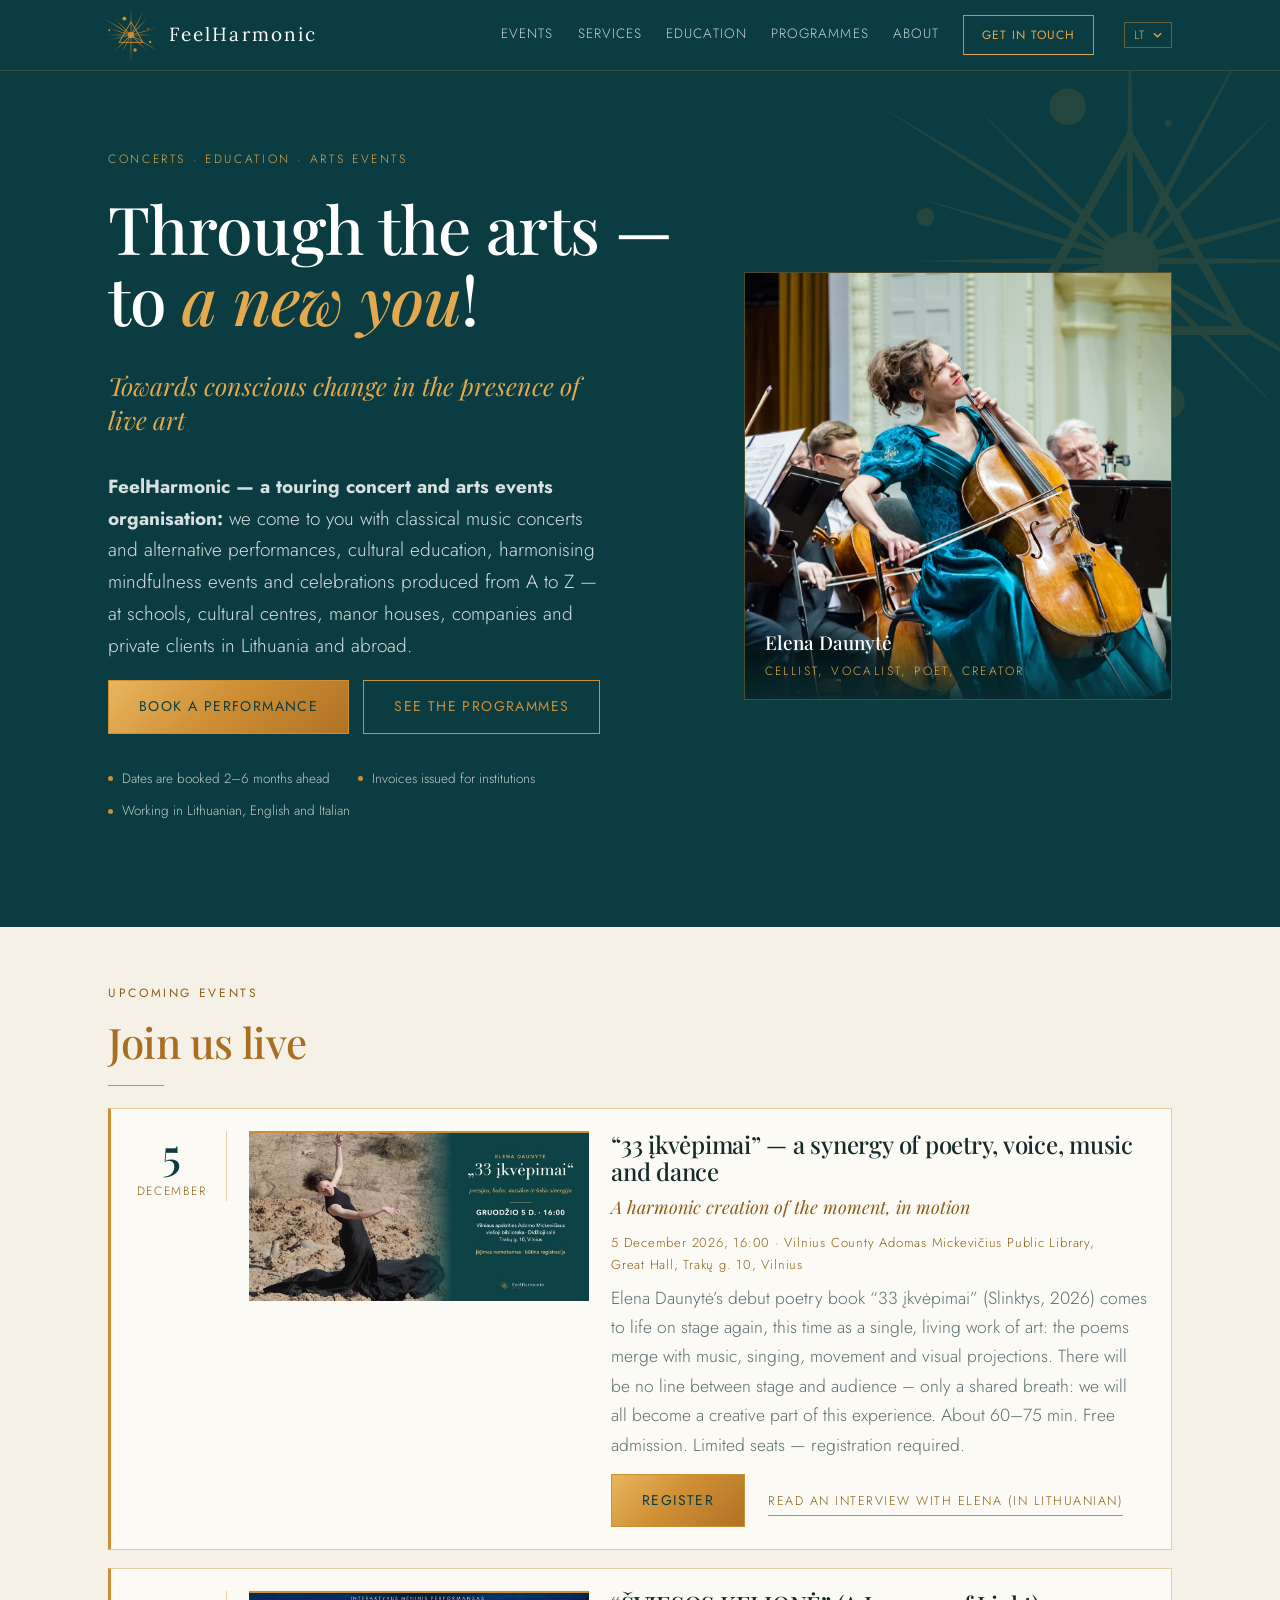
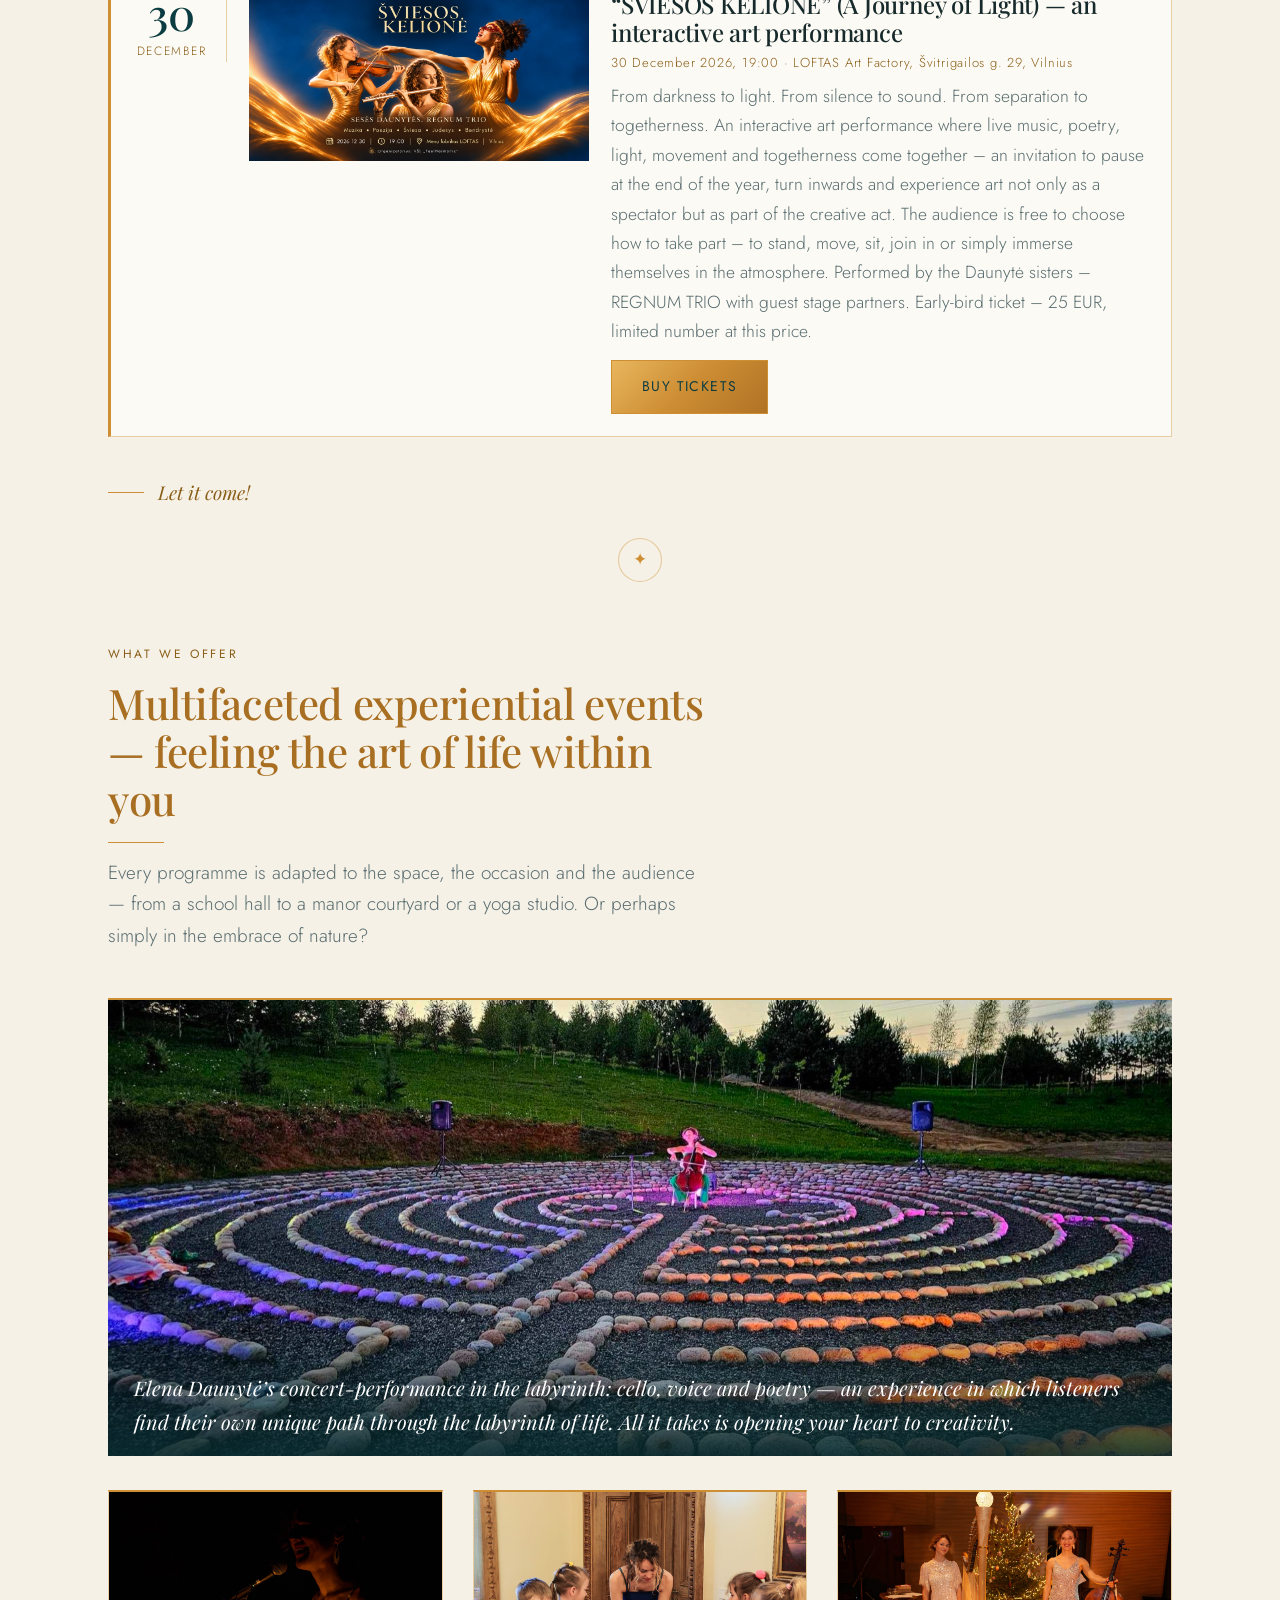
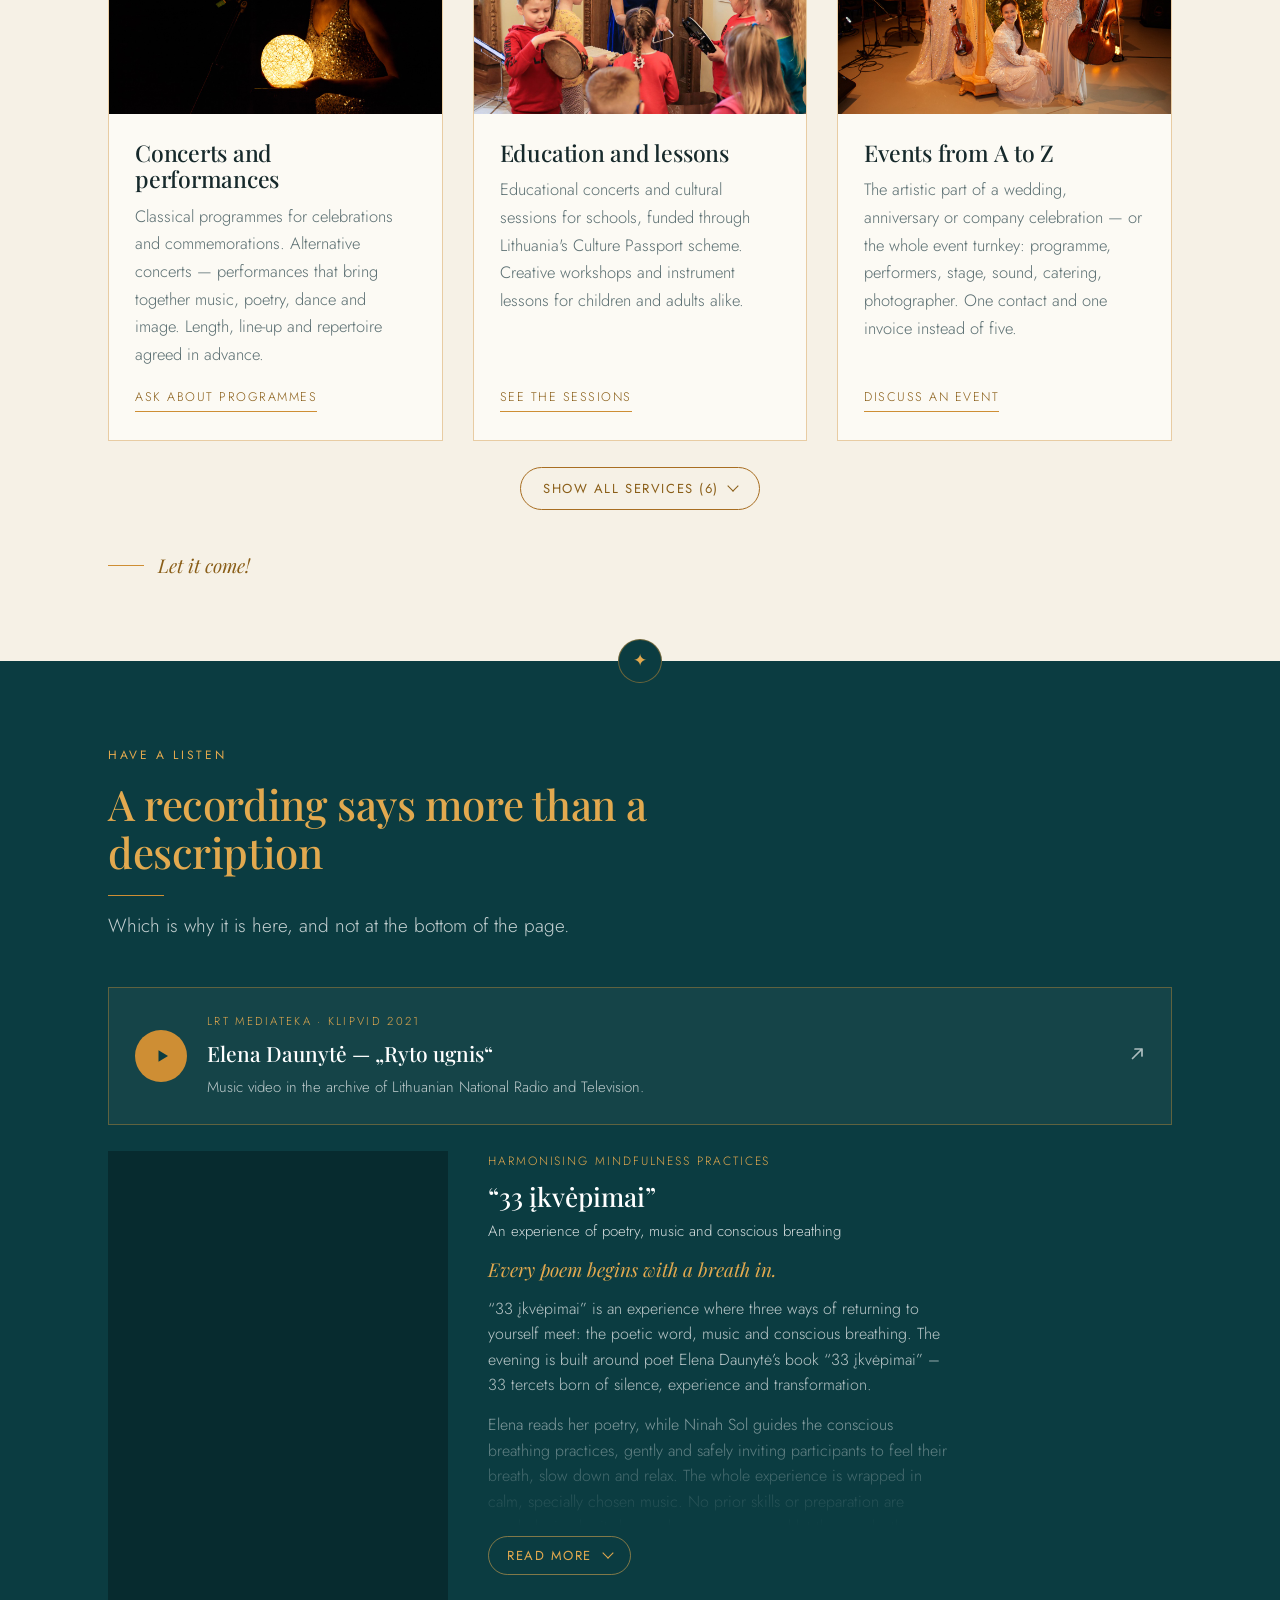
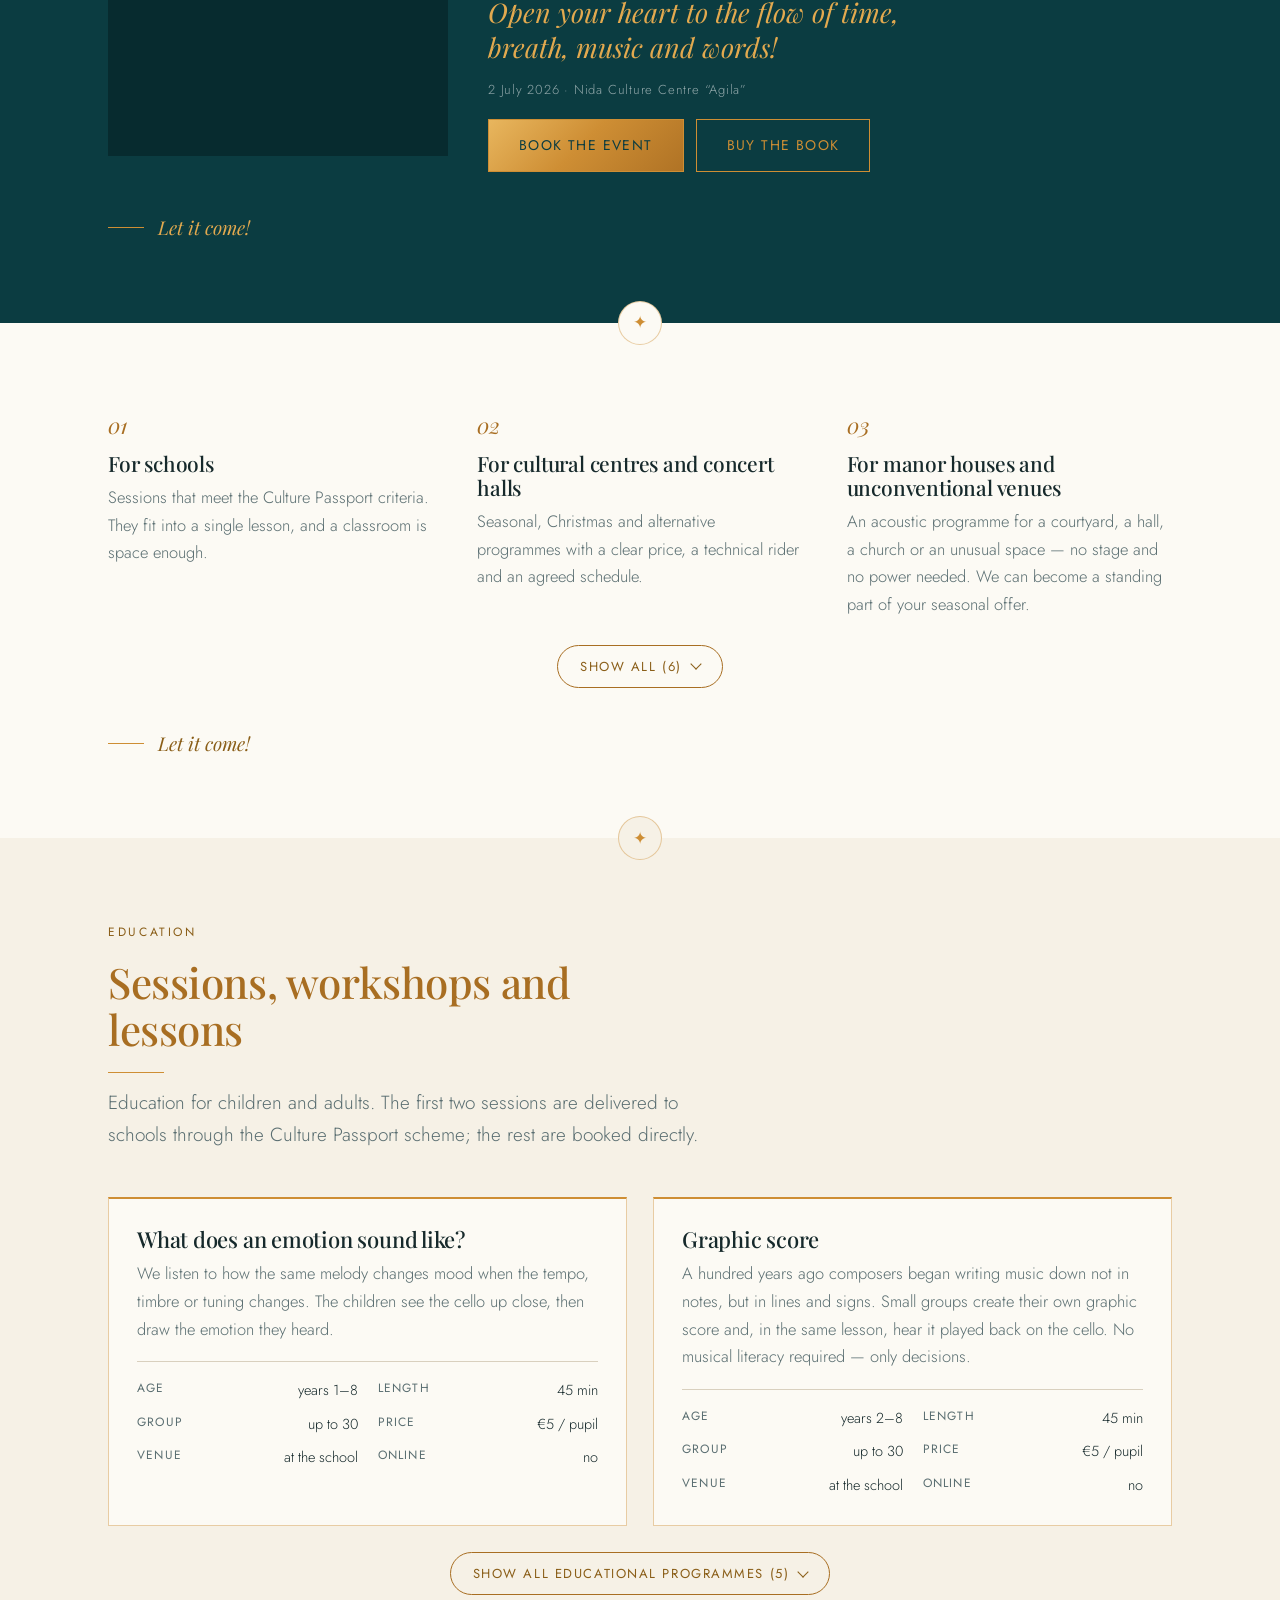
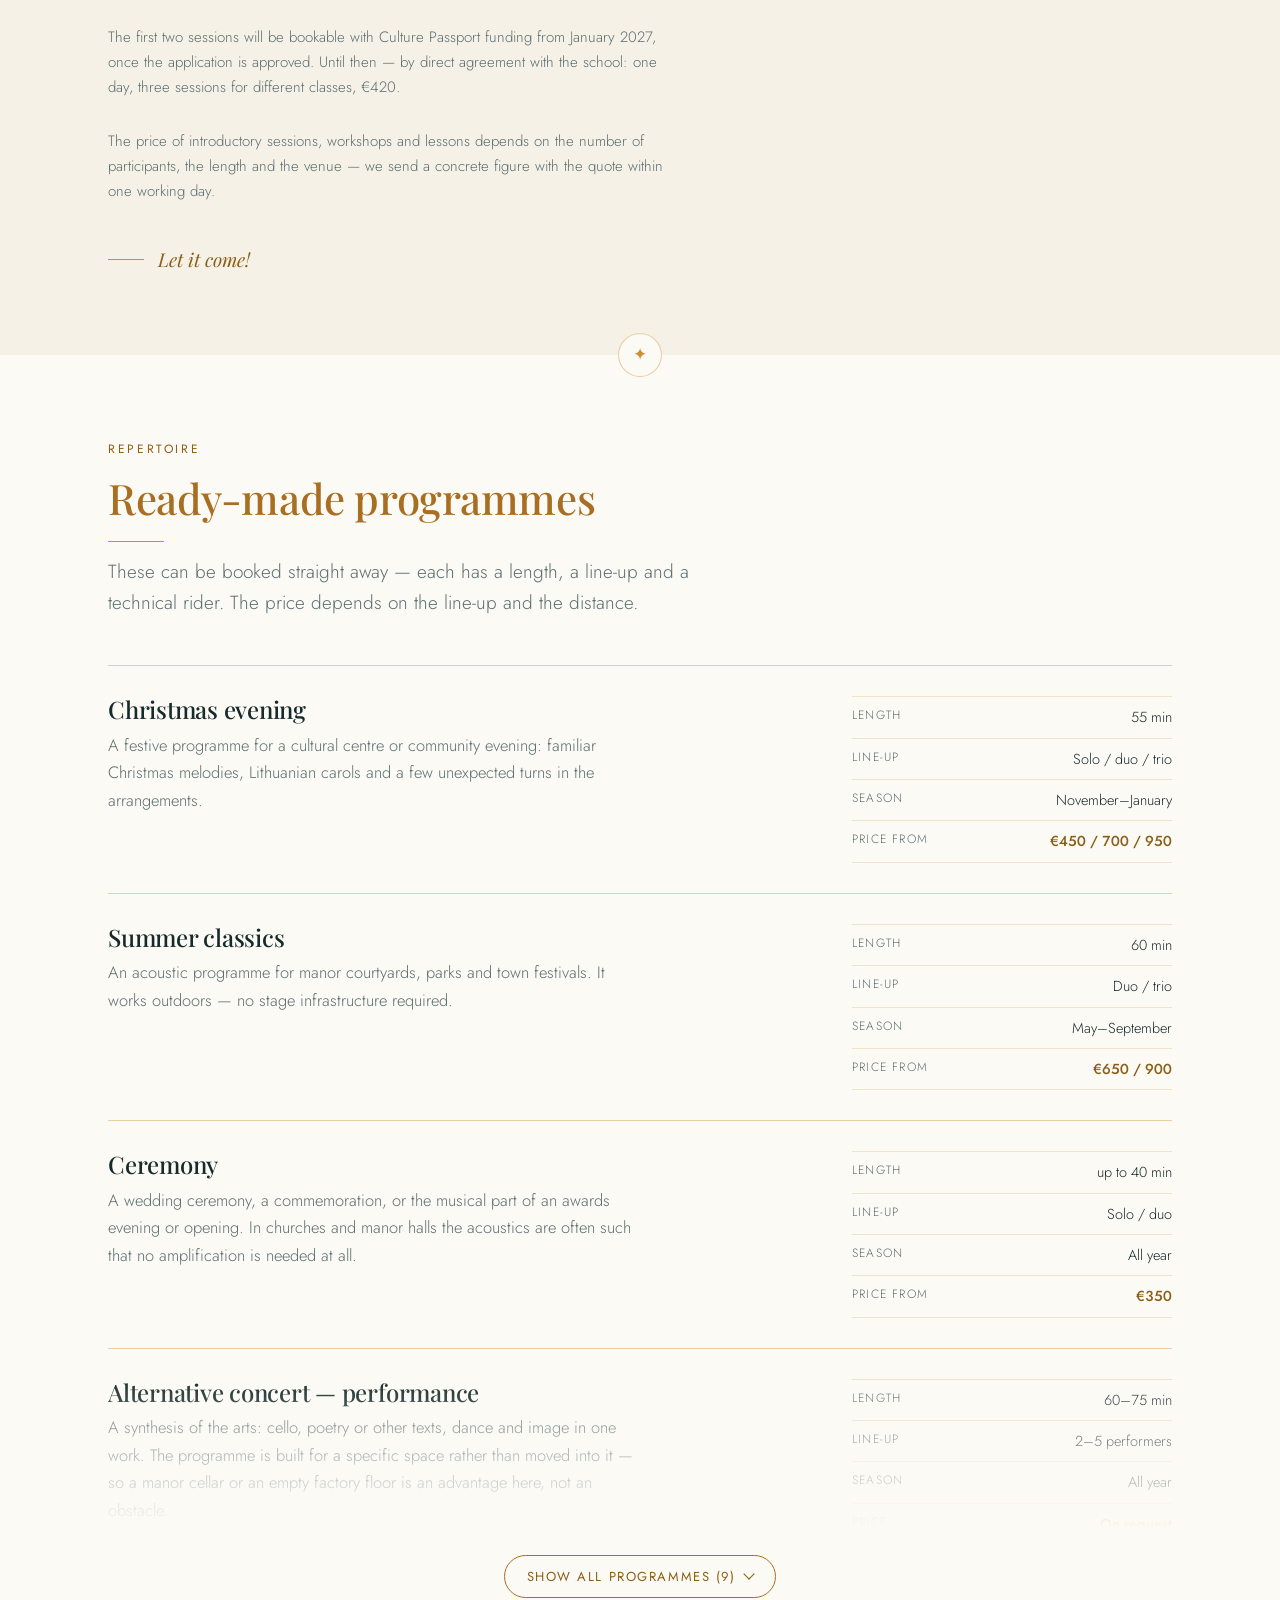
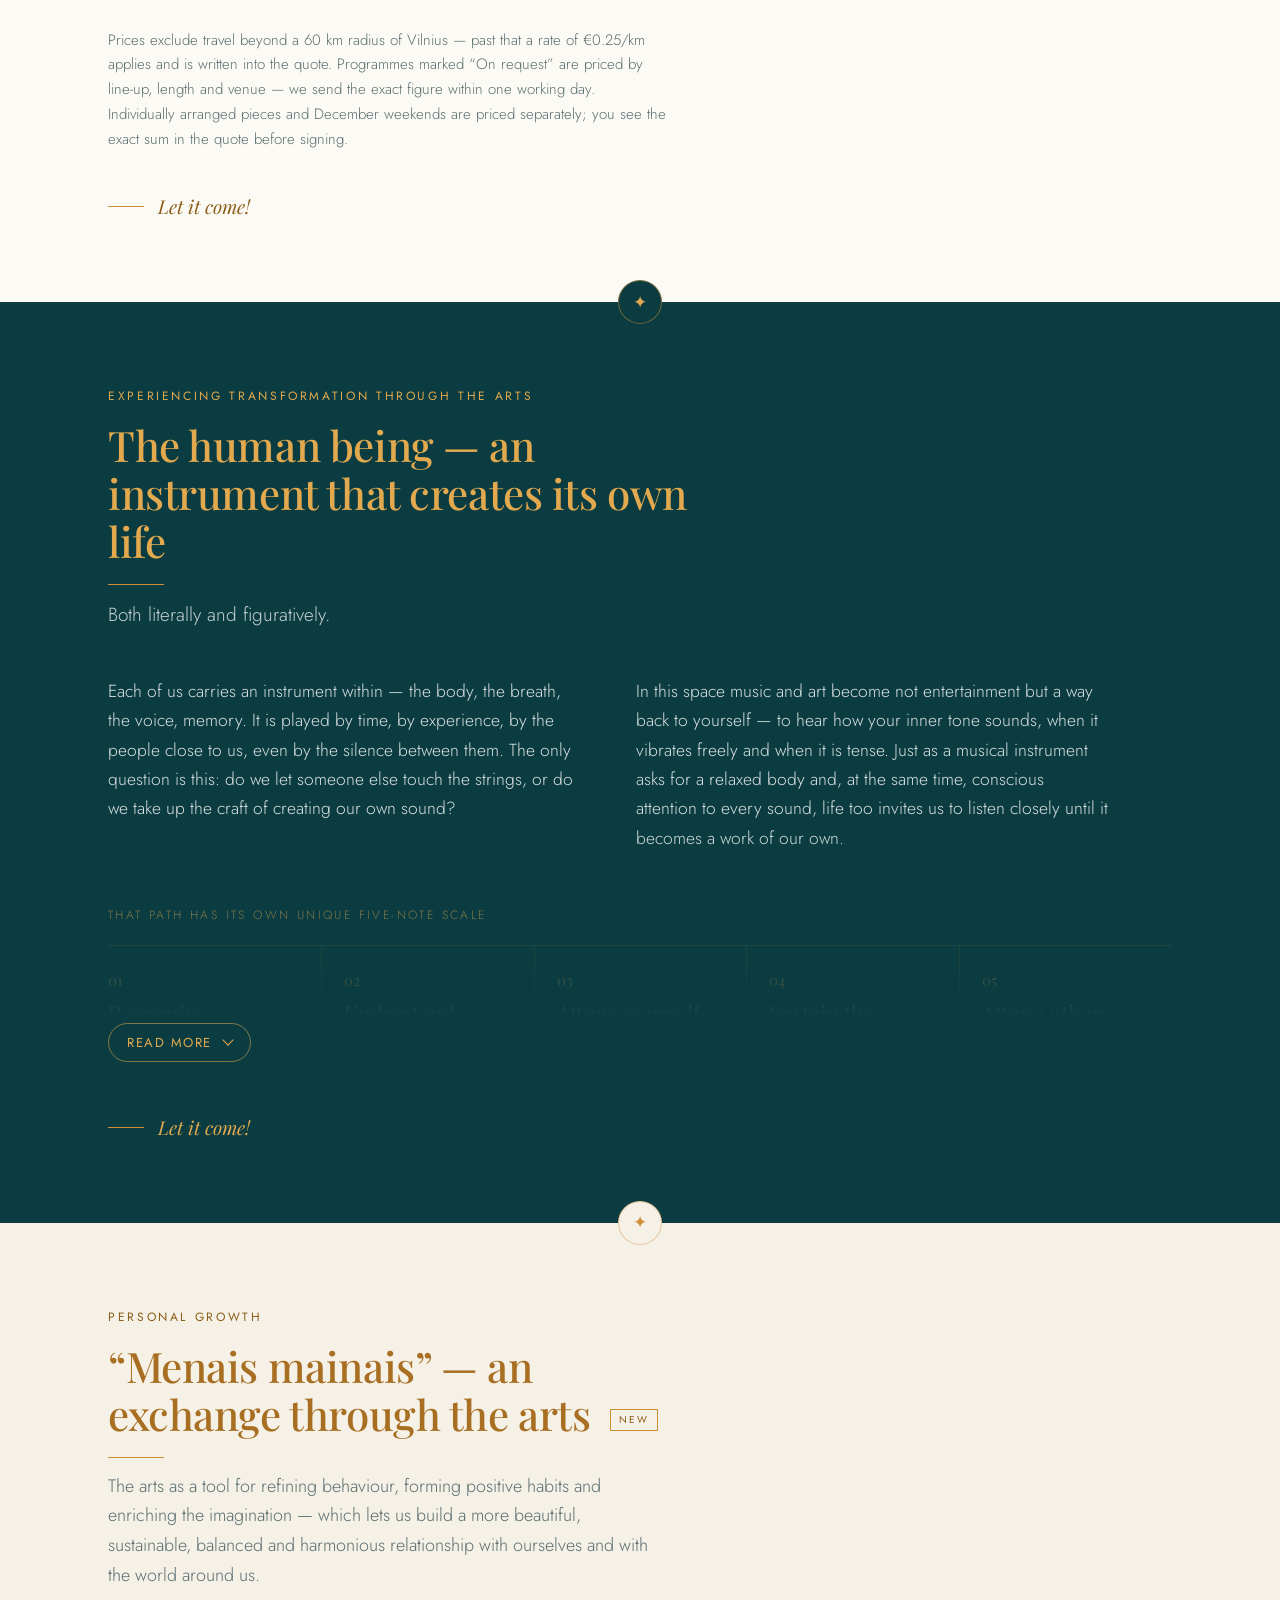
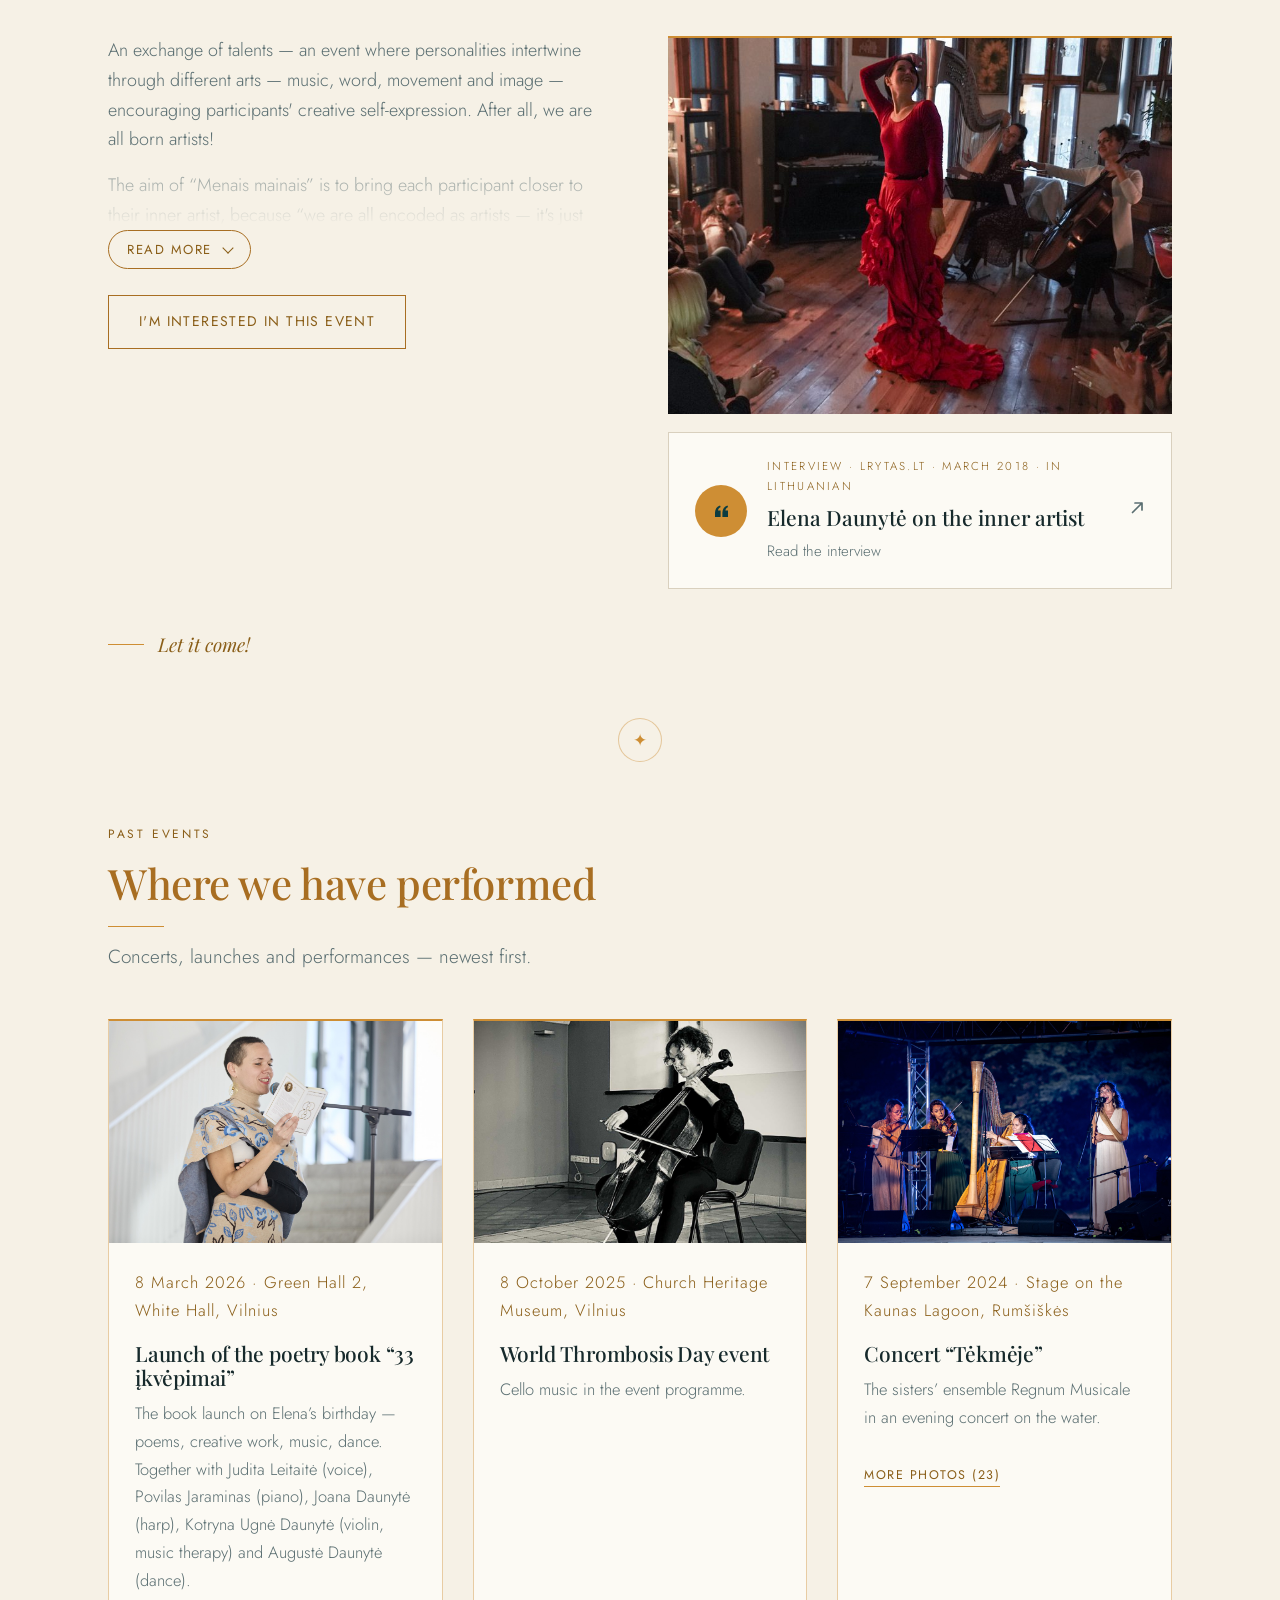
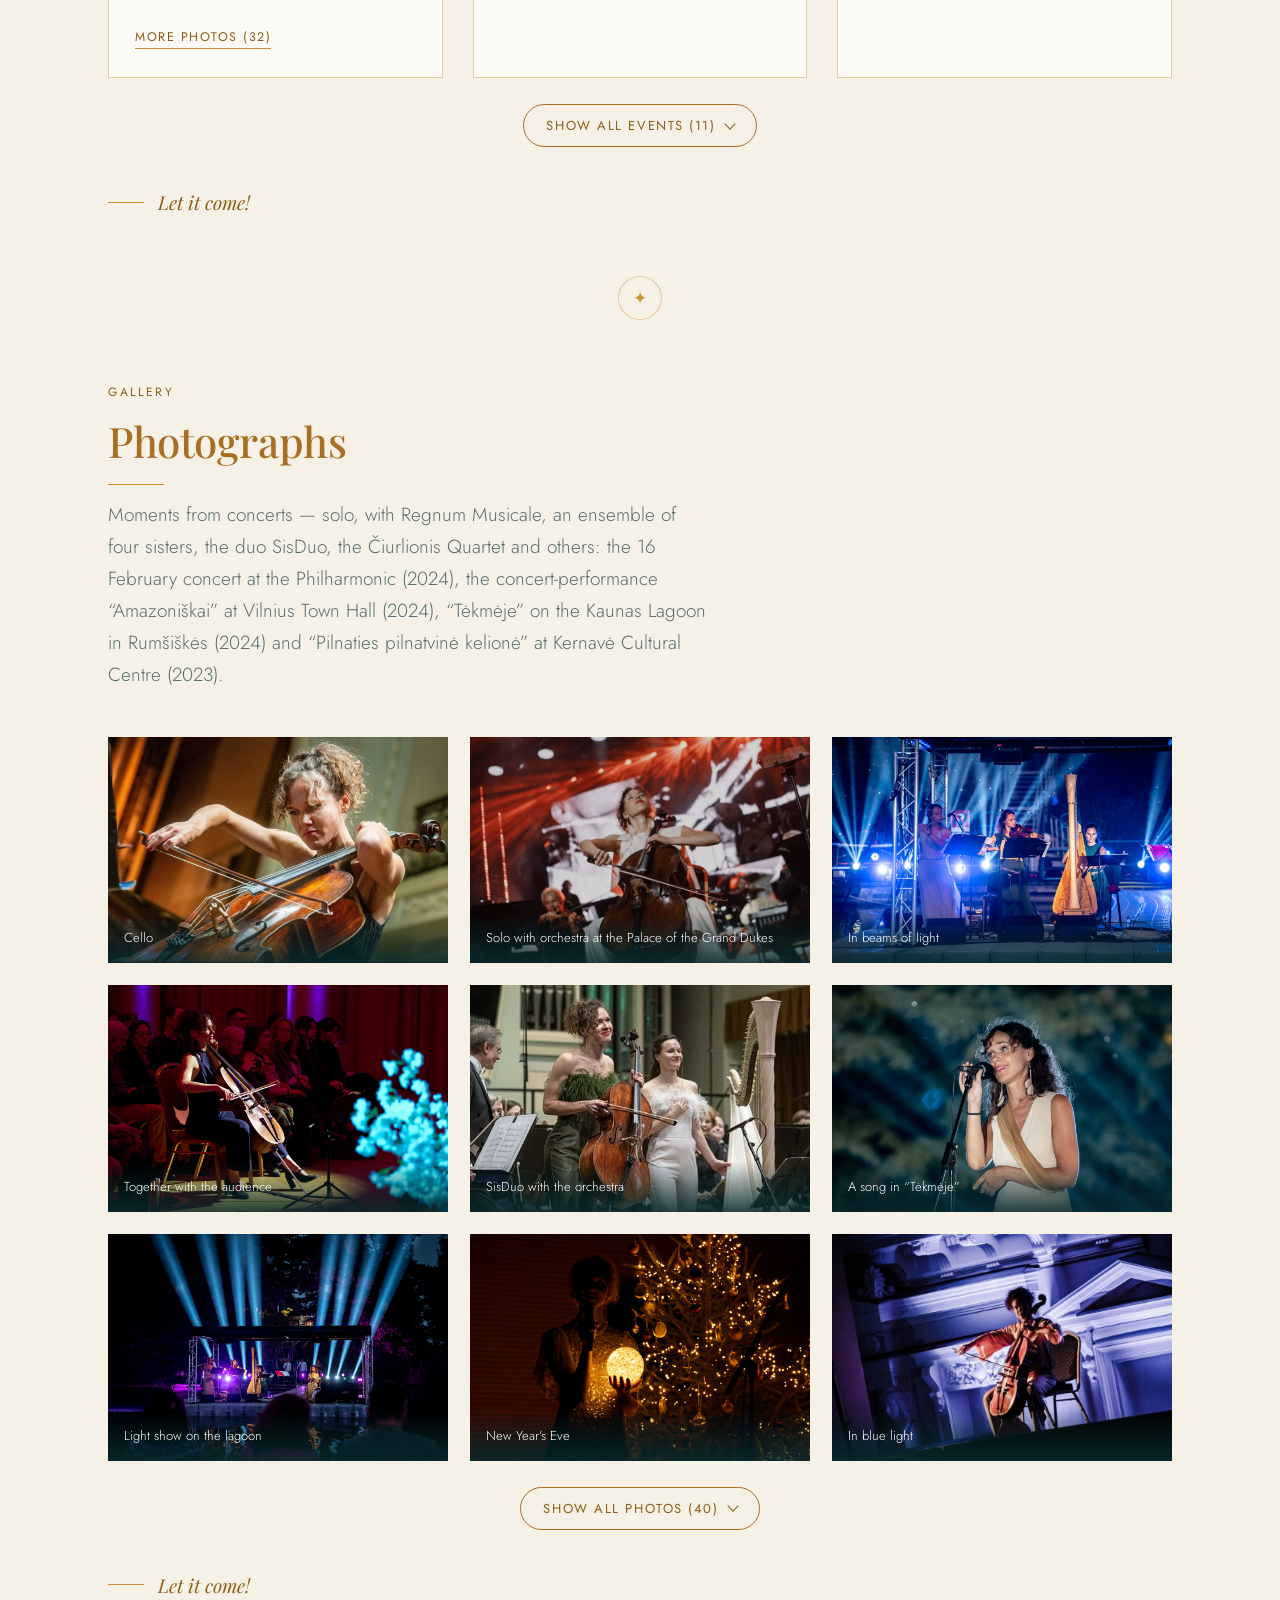
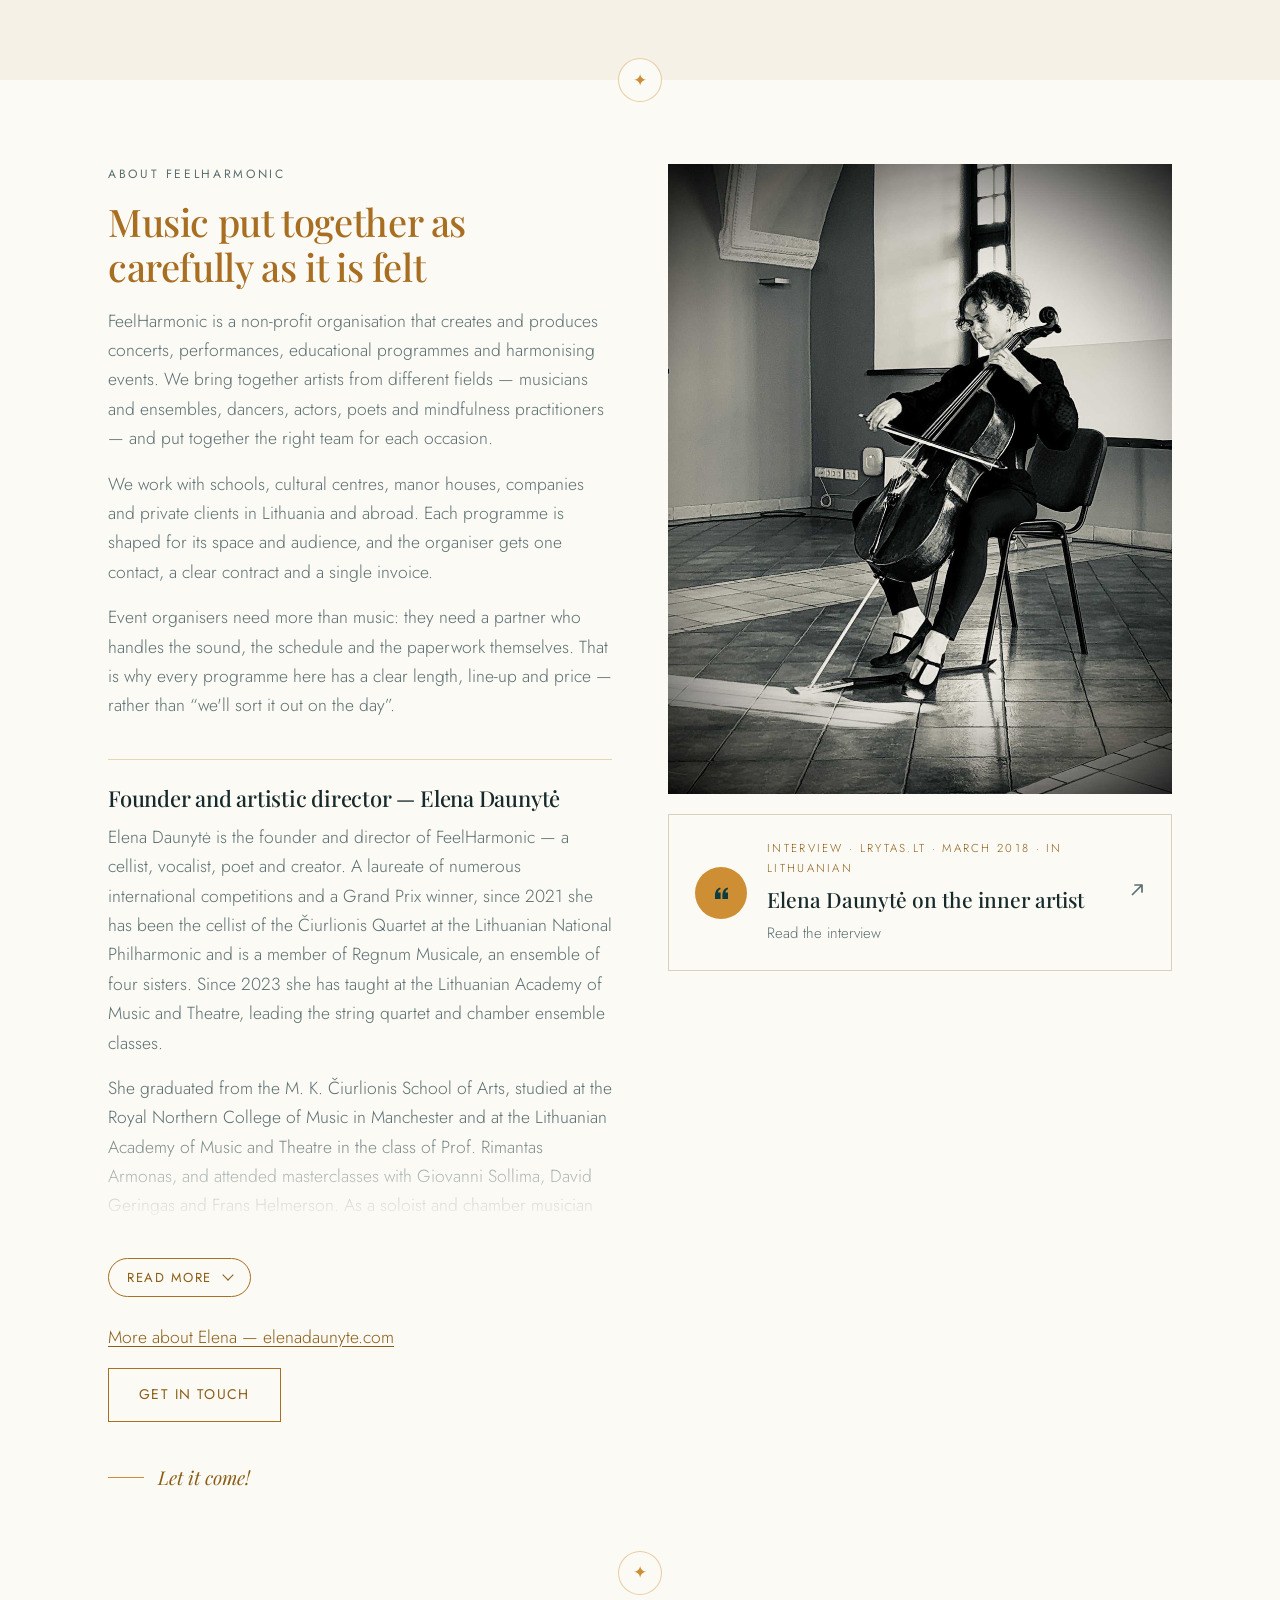
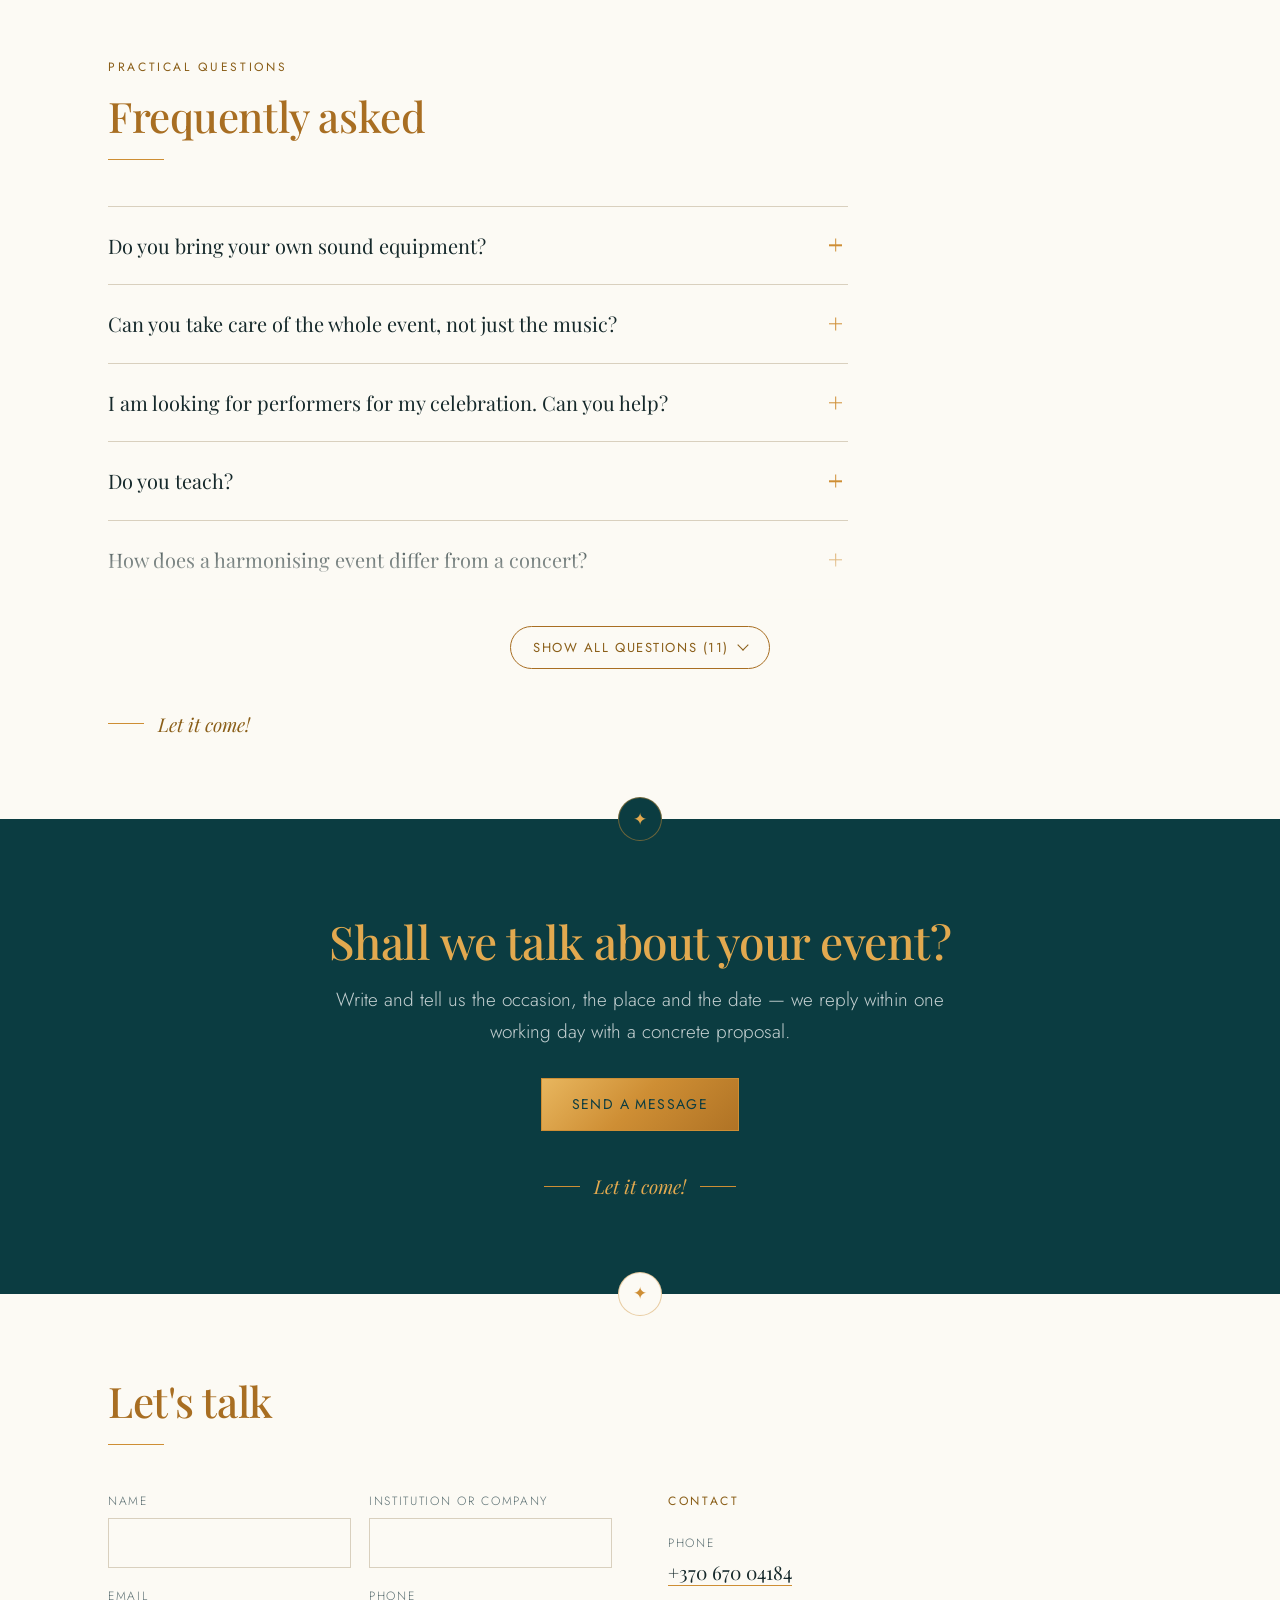
==== commit 5b35d1e4: "Galerija: Elena solo su orkestru Valdovų rūmų kieme (2025) Co-Authored-By: Claude Opus 5.5 <noreply@" ====
--- a/en/index.html
+++ b/en/index.html
@@ -886,6 +886,11 @@
       </figure>
       <figure class="shot" data-photo>
         <svg class="ph-empty" viewBox="0 0 100 100" aria-hidden="true"><use href="#mark"/></svg>
+        <img src="../assets/img/galerija-43.jpg" alt="Elena Daunytė playing a cello solo with an orchestra in the courtyard of the Palace of the Grand Dukes, in red stage lights" data-optional data-lb data-lb-meta="Solo with orchestra · Courtyard of the Palace of the Grand Dukes of Lithuania, Vilnius · 2025">
+        <figcaption>Solo with orchestra at the Palace of the Grand Dukes</figcaption>
+      </figure>
+      <figure class="shot" data-photo>
+        <svg class="ph-empty" viewBox="0 0 100 100" aria-hidden="true"><use href="#mark"/></svg>
         <img src="../assets/img/galerija-21.jpg" alt="The ensemble on stage in beams of light" data-optional data-lb-set="../assets/img/galerija-19.jpg|../assets/img/galerija-32.jpg|../assets/img/galerija-22.jpg|../assets/img/galerija-33.jpg|../assets/img/galerija-34.jpg|../assets/img/galerija-16.jpg|../assets/img/pirmas-ekranas.jpg|../assets/img/galerija-18.jpg|../assets/img/galerija-21.jpg|../assets/img/galerija-23.jpg|../assets/img/galerija-24.jpg|../assets/img/renginiai/tekmeje-2024/01.jpg|../assets/img/renginiai/tekmeje-2024/02.jpg|../assets/img/renginiai/tekmeje-2024/03.jpg|../assets/img/renginiai/tekmeje-2024/04.jpg|../assets/img/renginiai/tekmeje-2024/05.jpg|../assets/img/renginiai/tekmeje-2024/06.jpg|../assets/img/renginiai/tekmeje-2024/07.jpg|../assets/img/renginiai/tekmeje-2024/08.jpg|../assets/img/renginiai/tekmeje-2024/09.jpg|../assets/img/renginiai/tekmeje-2024/10.jpg|../assets/img/renginiai/tekmeje-2024/11.jpg|../assets/img/renginiai/tekmeje-2024/12.jpg" data-lb-set-meta="Regnum Musicale, an ensemble of sisters · Concert “Tėkmėje” · Stage on the Kaunas Lagoon, Rumšiškės · Photo: Asta Sabonytė · 7 September 2024|Regnum Musicale, an ensemble of sisters · Concert “Tėkmėje” · Stage on the Kaunas Lagoon, Rumšiškės · Photo: Asta Sabonytė · 7 September 2024|Regnum Musicale, an ensemble of sisters · Concert “Tėkmėje” · Stage on the Kaunas Lagoon, Rumšiškės · Photo: Asta Sabonytė · 7 September 2024|Regnum Musicale, an ensemble of sisters · Concert “Tėkmėje” · Stage on the Kaunas Lagoon, Rumšiškės · Photo: Asta Sabonytė · 7 September 2024|Regnum Musicale, an ensemble of sisters · Concert “Tėkmėje” · Stage on the Kaunas Lagoon, Rumšiškės · Photo: Asta Sabonytė · 7 September 2024|Regnum Musicale, an ensemble of sisters · Concert “Tėkmėje” · Stage on the Kaunas Lagoon, Rumšiškės · Photo: Asta Sabonytė · 7 September 2024|Regnum Musicale, an ensemble of sisters · Concert “Tėkmėje” · Stage on the Kaunas Lagoon, Rumšiškės · Photo: Asta Sabonytė · 7 September 2024|Regnum Musicale, an ensemble of sisters · Concert “Tėkmėje” · Stage on the Kaunas Lagoon, Rumšiškės · Photo: Asta Sabonytė · 7 September 2024|Regnum Musicale, an ensemble of sisters · Concert “Tėkmėje” · Stage on the Kaunas Lagoon, Rumšiškės · Photo: Asta Sabonytė · 7 September 2024|Regnum Musicale, an ensemble of sisters · Concert “Tėkmėje” · Stage on the Kaunas Lagoon, Rumšiškės · Photo: Asta Sabonytė · 7 September 2024|Regnum Musicale, an ensemble of sisters · Concert “Tėkmėje” · Stage on the Kaunas Lagoon, Rumšiškės · Photo: Asta Sabonytė · 7 September 2024|Regnum Musicale, an ensemble of sisters · Concert “Tėkmėje” · Stage on the Kaunas Lagoon, Rumšiškės · Photo: Saulius Jankauskas · 7 September 2024|Regnum Musicale, an ensemble of sisters · Concert “Tėkmėje” · Stage on the Kaunas Lagoon, Rumšiškės · Photo: Asta Sabonytė · 7 September 2024|Regnum Musicale, an ensemble of sisters · Concert “Tėkmėje” · Stage on the Kaunas Lagoon, Rumšiškės · Photo: Asta Sabonytė · 7 September 2024|Regnum Musicale, an ensemble of sisters · Concert “Tėkmėje” · Stage on the Kaunas Lagoon, Rumšiškės · Photo: Asta Sabonytė · 7 September 2024|Regnum Musicale, an ensemble of sisters · Concert “Tėkmėje” · Stage on the Kaunas Lagoon, Rumšiškės · Photo: Asta Sabonytė · 7 September 2024|Regnum Musicale, an ensemble of sisters · Concert “Tėkmėje” · Stage on the Kaunas Lagoon, Rumšiškės · Photo: Saulius Jankauskas · 7 September 2024|Regnum Musicale, an ensemble of sisters · Concert “Tėkmėje” · Stage on the Kaunas Lagoon, Rumšiškės · Photo: Asta Sabonytė · 7 September 2024|Regnum Musicale, an ensemble of sisters · Concert “Tėkmėje” · Stage on the Kaunas Lagoon, Rumšiškės · Photo: Asta Sabonytė · 7 September 2024|Regnum Musicale, an ensemble of sisters · Concert “Tėkmėje” · Stage on the Kaunas Lagoon, Rumšiškės · Photo: Saulius Jankauskas · 7 September 2024|Regnum Musicale, an ensemble of sisters · Concert “Tėkmėje” · Stage on the Kaunas Lagoon, Rumšiškės · Photo: Asta Sabonytė · 7 September 2024|Regnum Musicale, an ensemble of sisters · Concert “Tėkmėje” · Stage on the Kaunas Lagoon, Rumšiškės · Photo: Asta Sabonytė · 7 September 2024|Regnum Musicale, an ensemble of sisters · Concert “Tėkmėje” · Stage on the Kaunas Lagoon, Rumšiškės · Photo: Asta Sabonytė · 7 September 2024" data-lb-start="8" data-lb data-lb-meta="Regnum Musicale, an ensemble of sisters · Concert “Tėkmėje” · Stage on the Kaunas Lagoon, Rumšiškės · Photo: Asta Sabonytė · 7 September 2024">
         <figcaption>In beams of light</figcaption>
       </figure>
@@ -1075,7 +1080,7 @@
         <figcaption>A black-and-white moment</figcaption>
       </figure>
     </div>
-    <button class="gal-toggle" type="button" aria-expanded="false" hidden data-more="Show all photos (39)" data-less="Show fewer">Show all photos (39)</button>
+    <button class="gal-toggle" type="button" aria-expanded="false" hidden data-more="Show all photos (40)" data-less="Show fewer">Show all photos (40)</button>
 
     <p class="motto reveal">Let it come!</p>
   </div>
